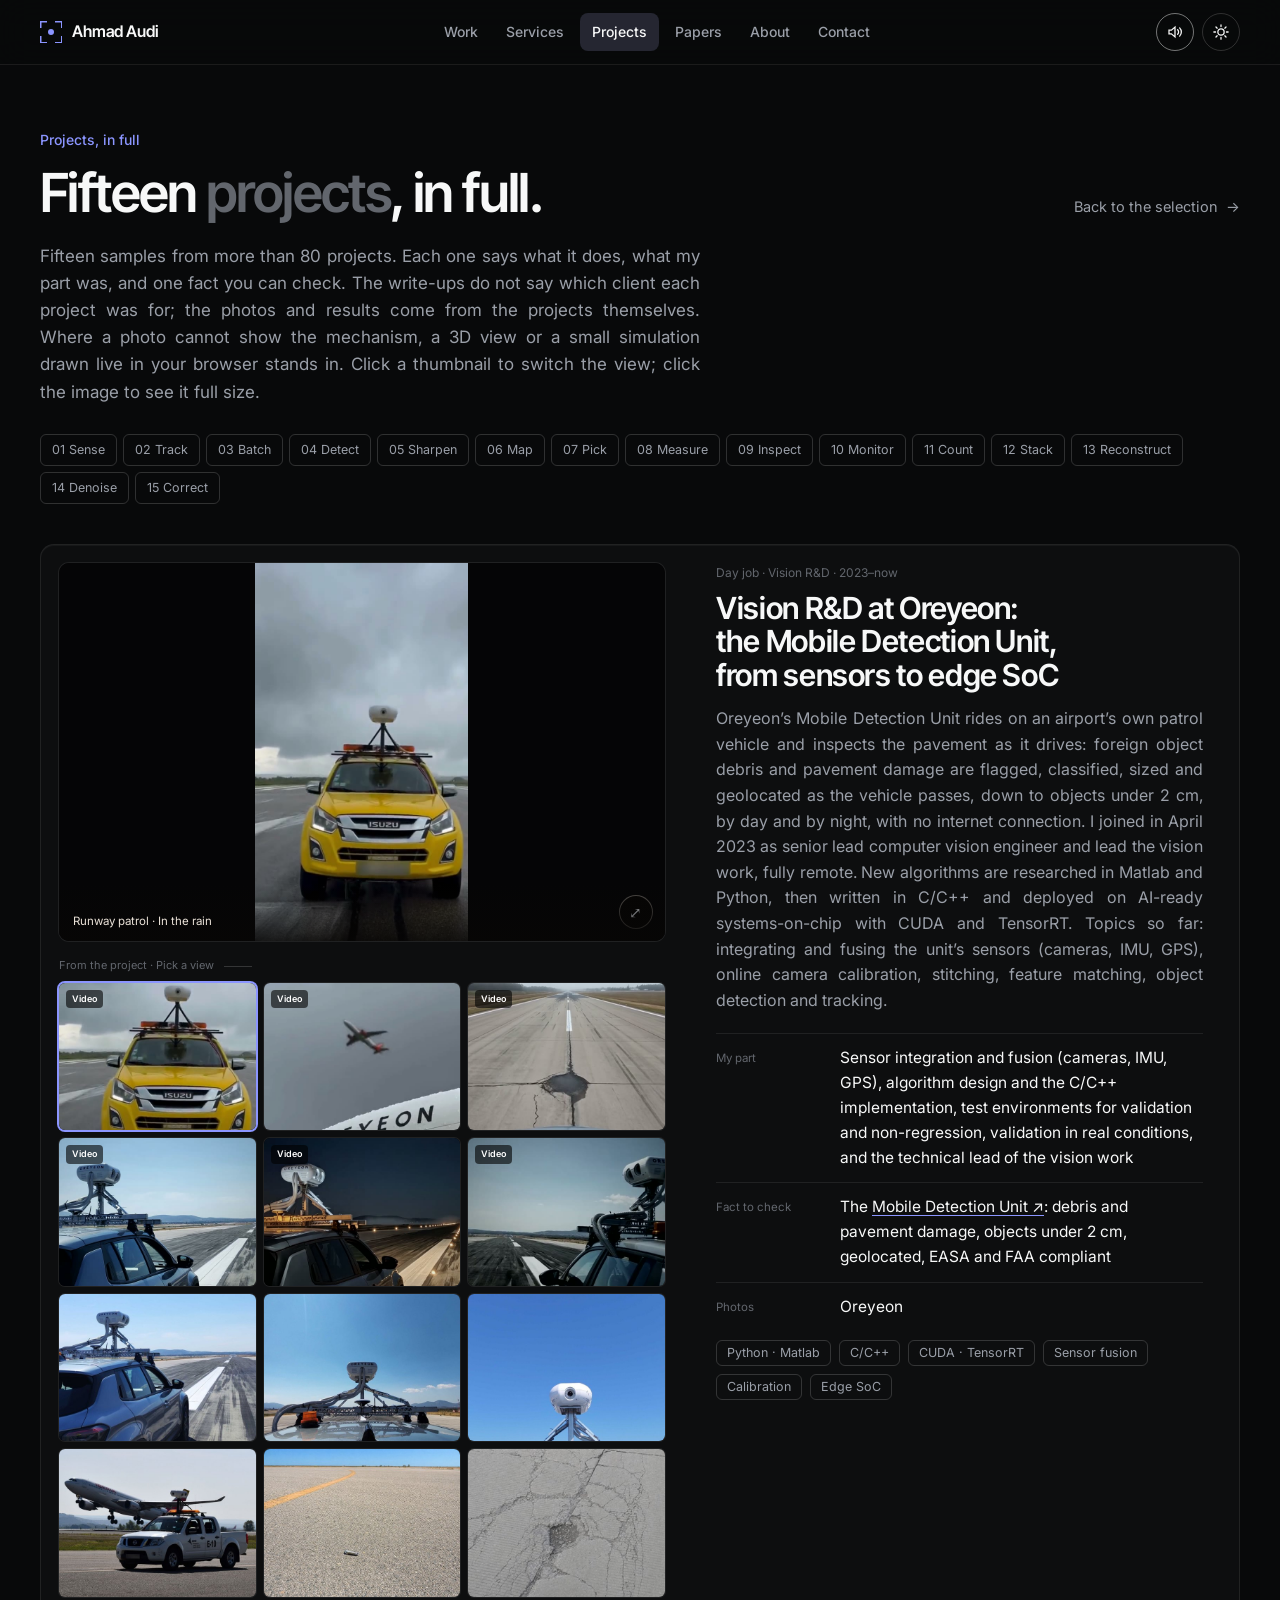
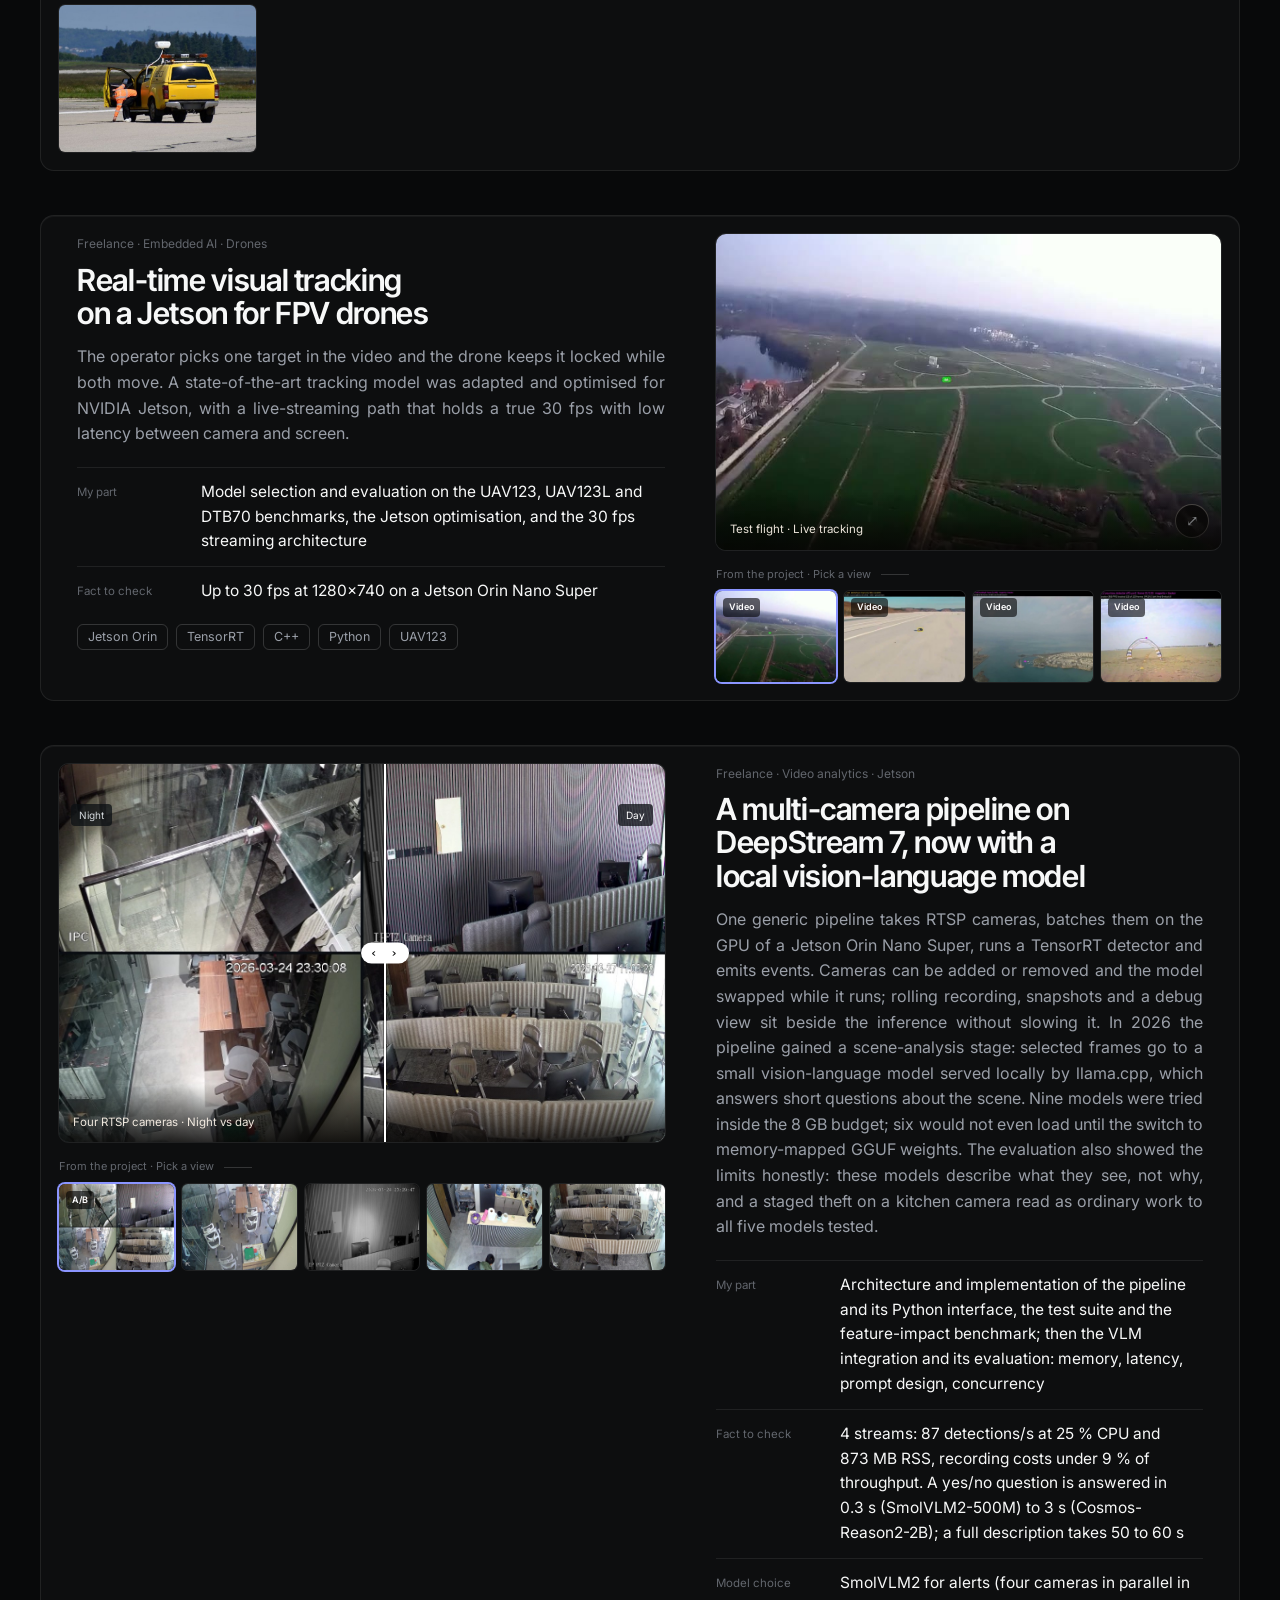
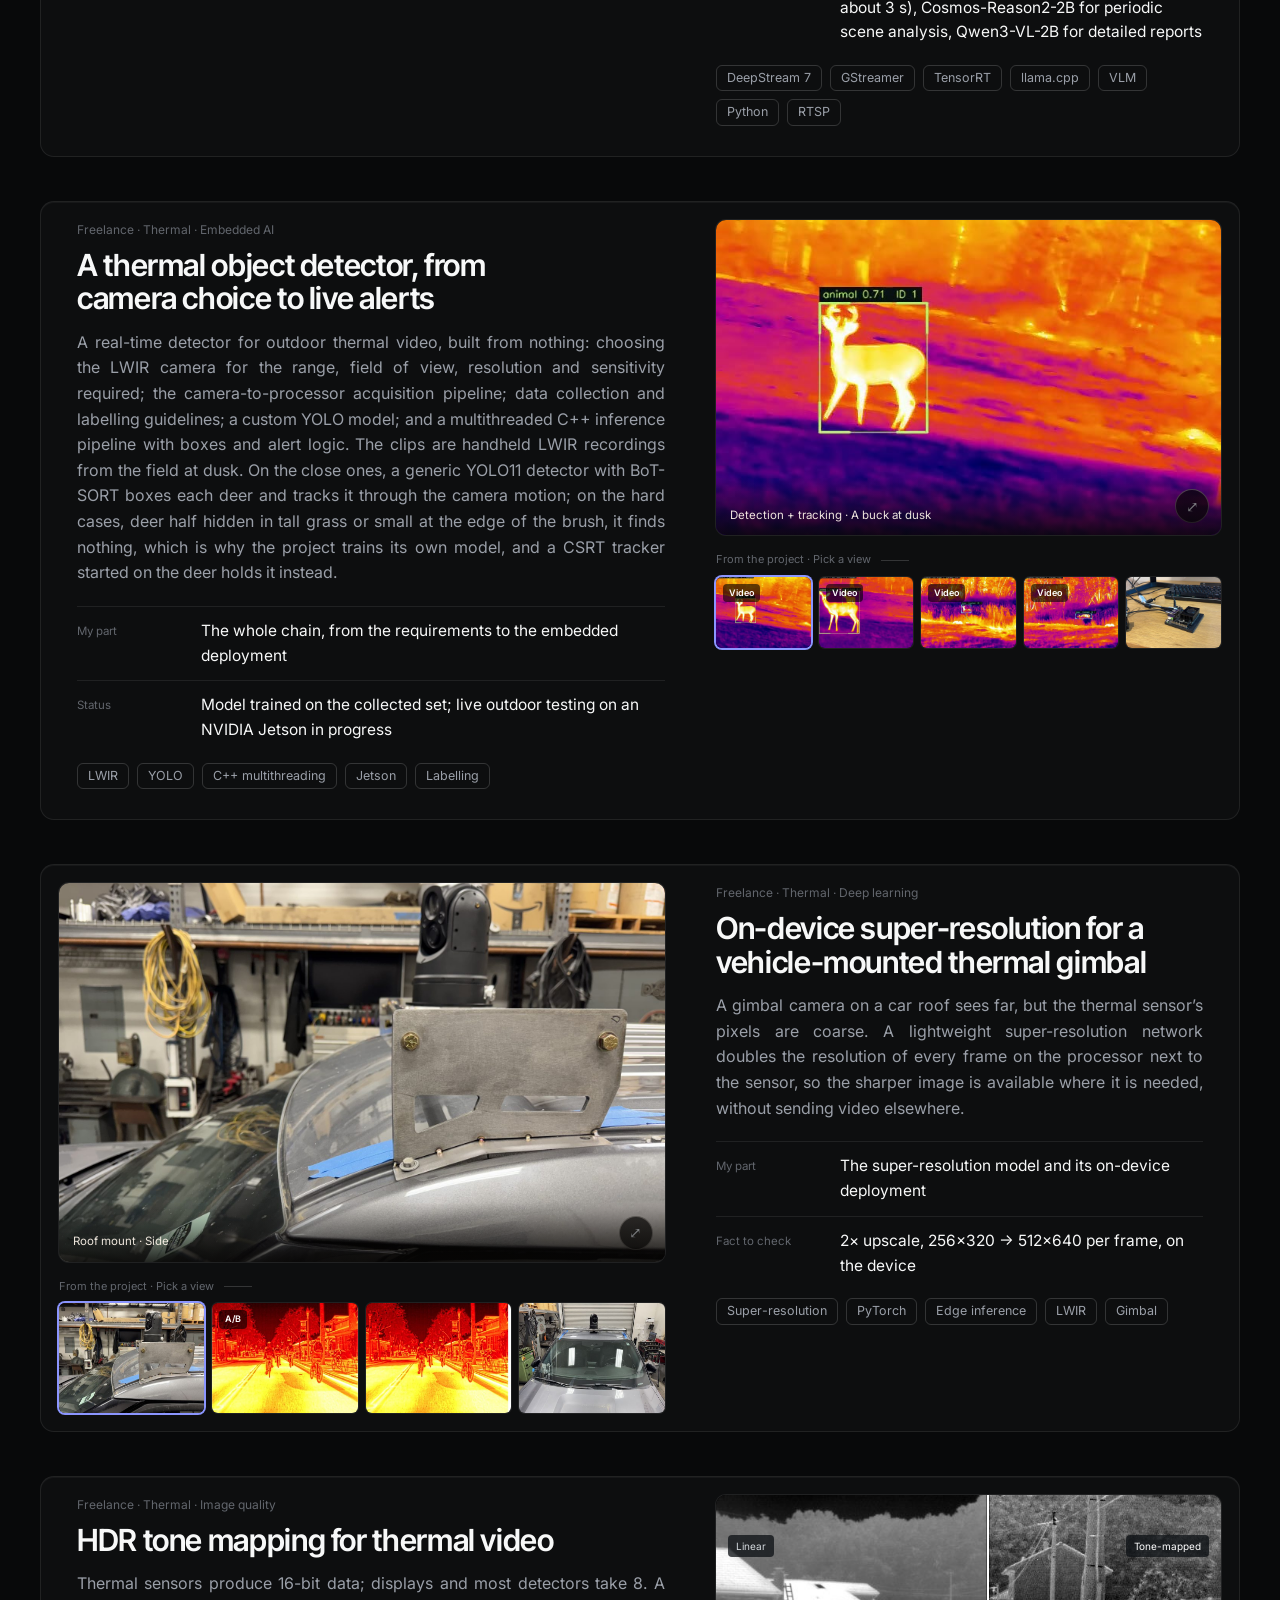
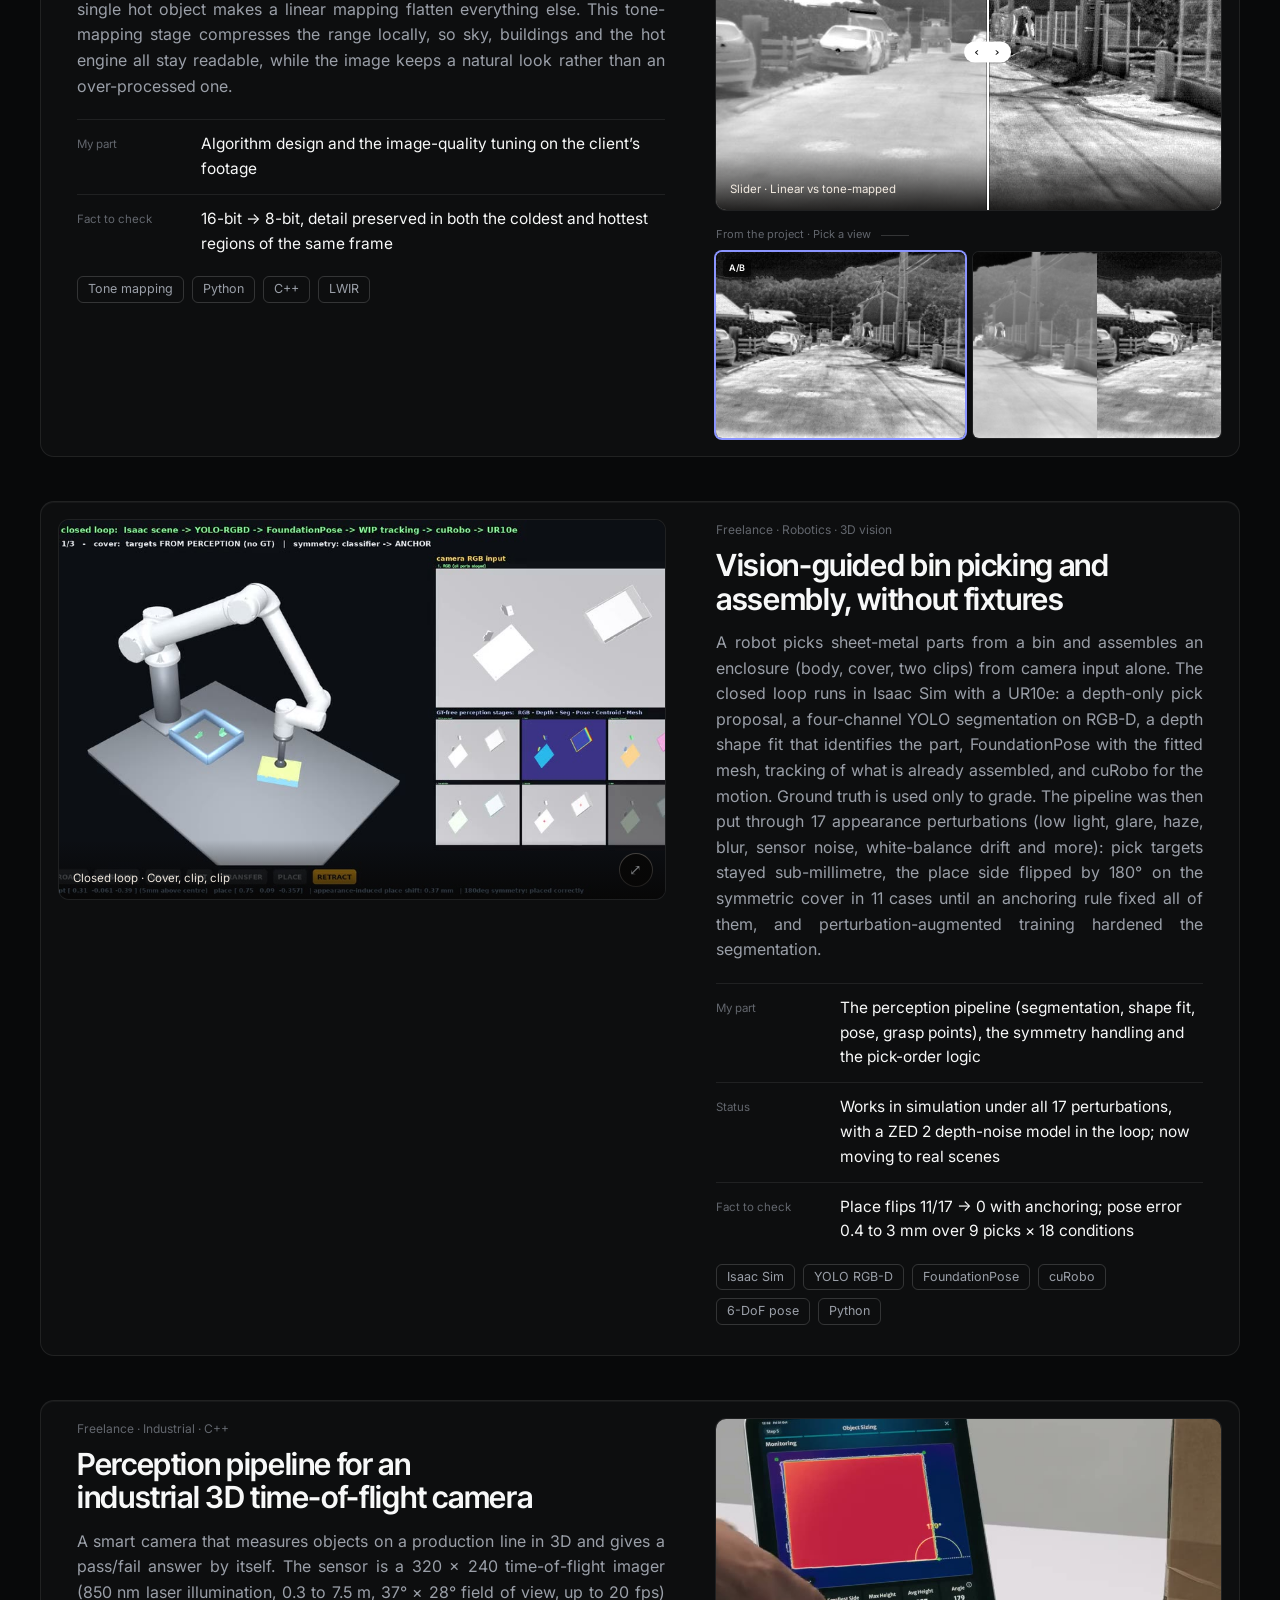
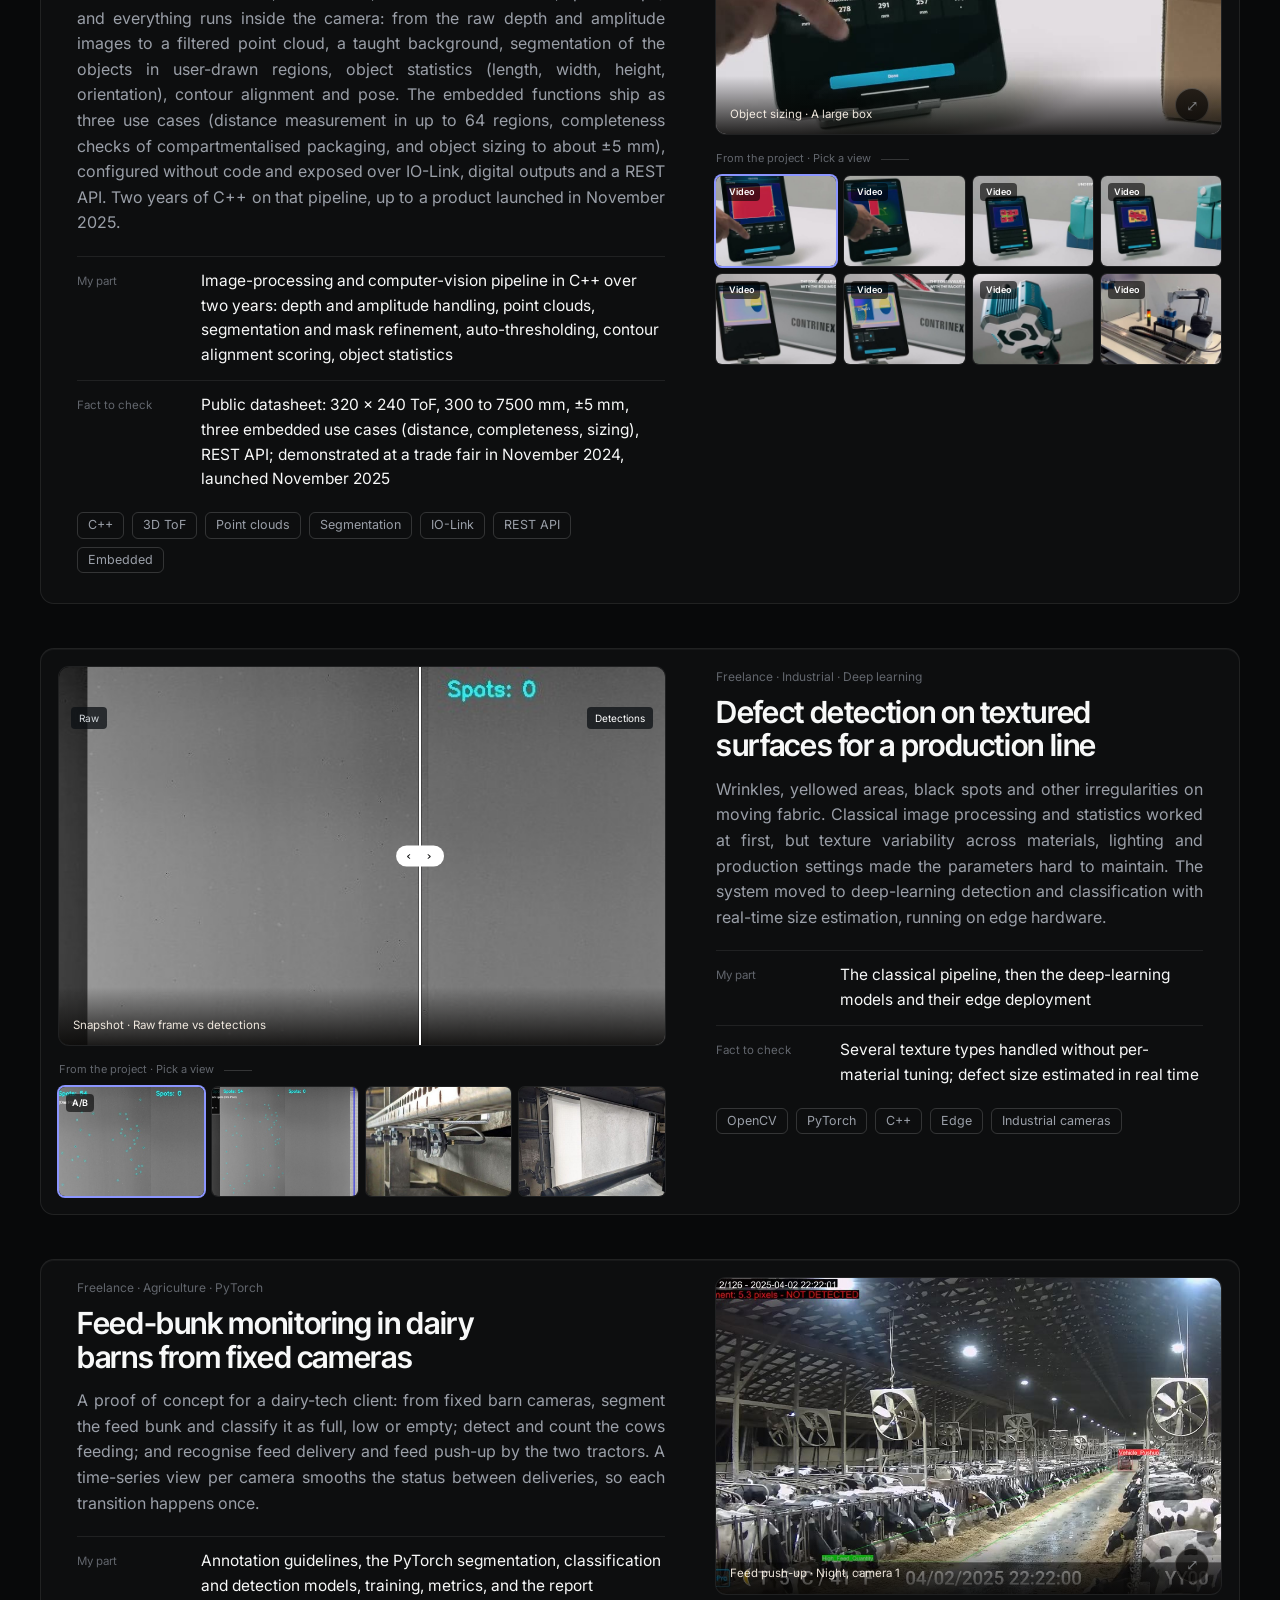
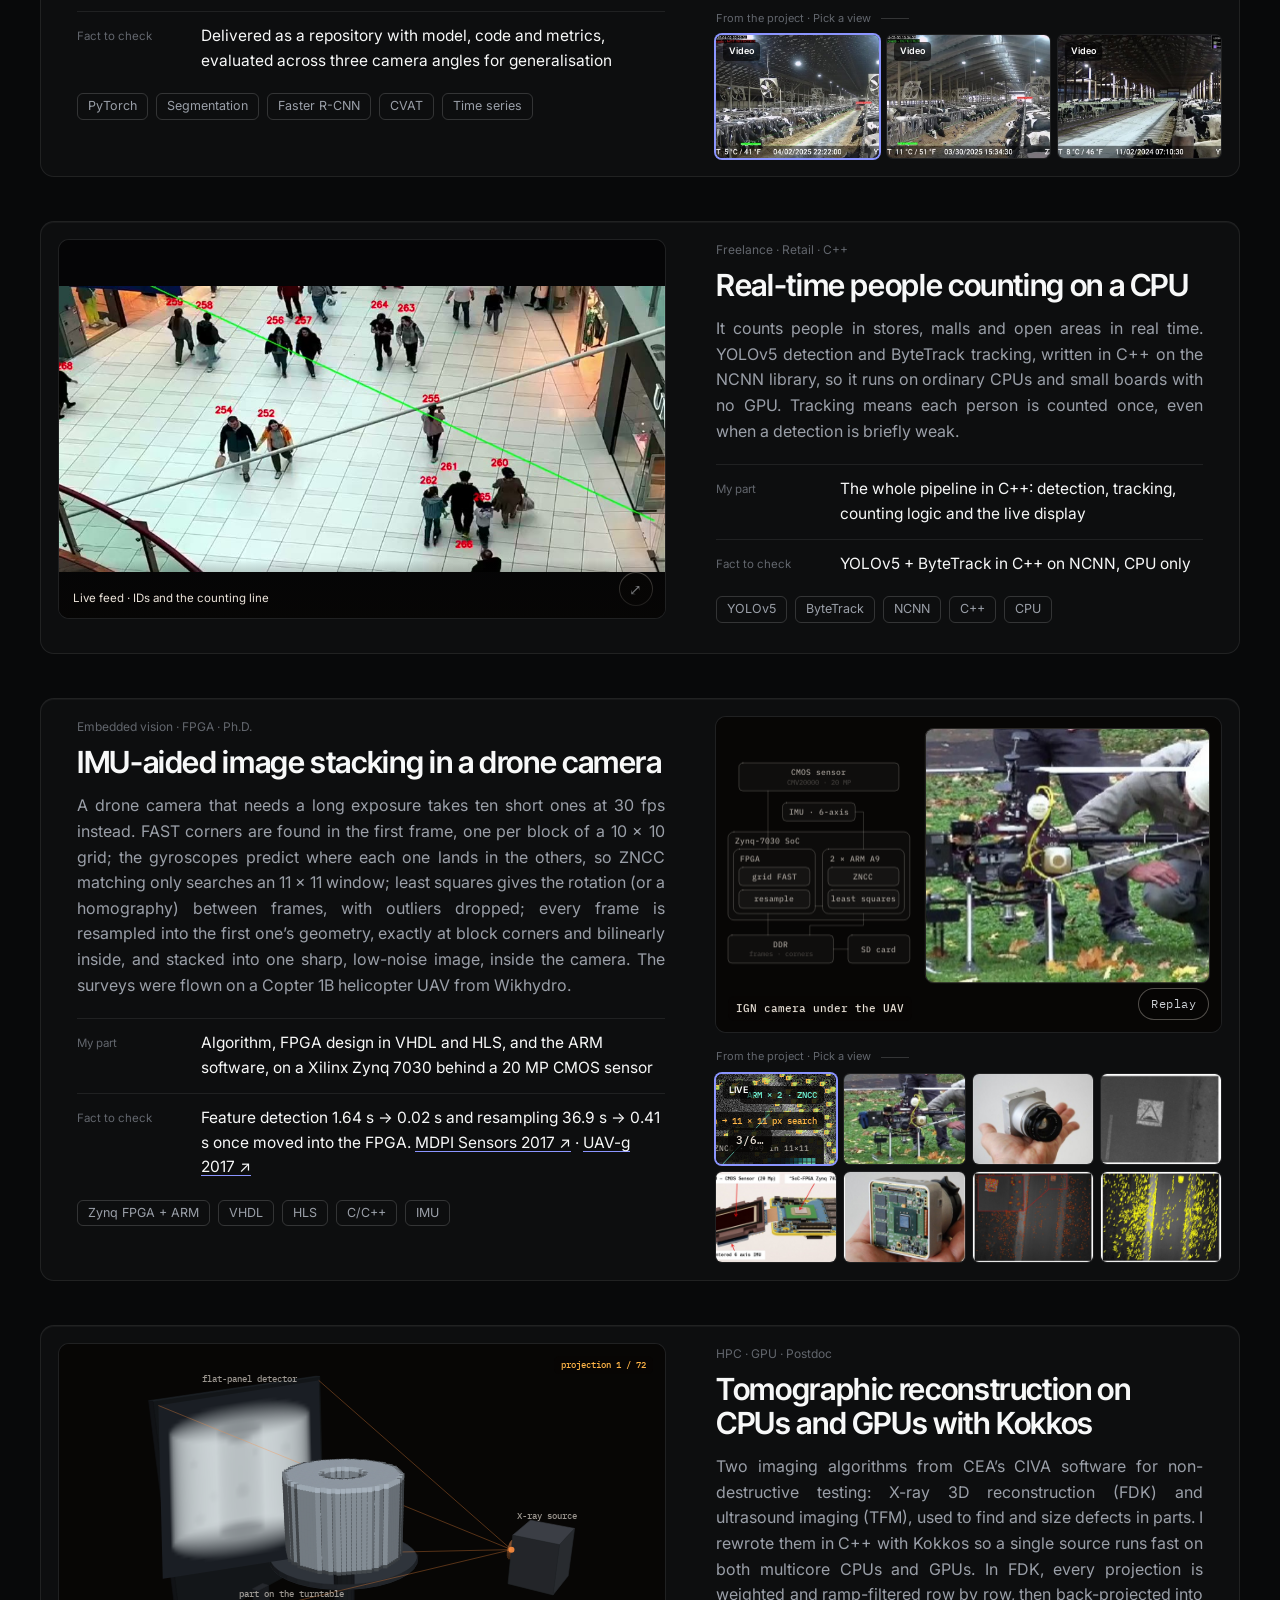
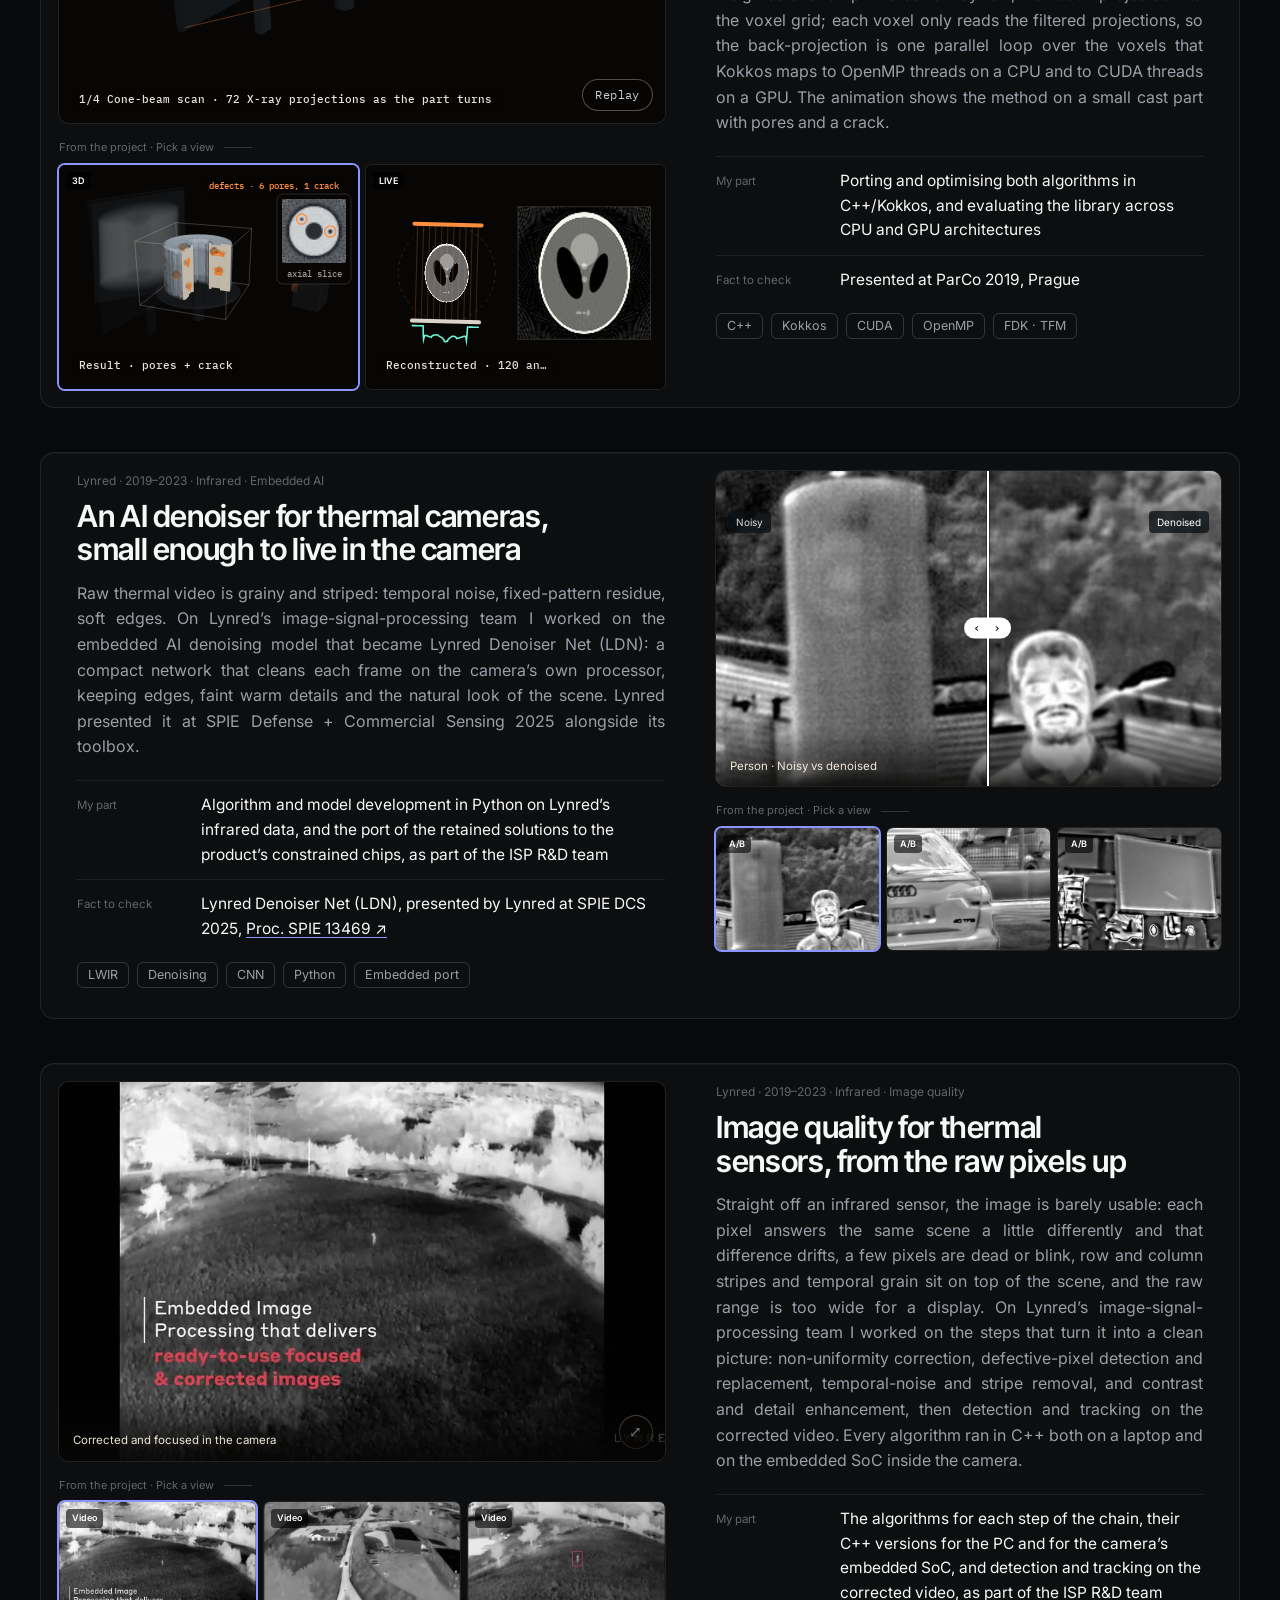
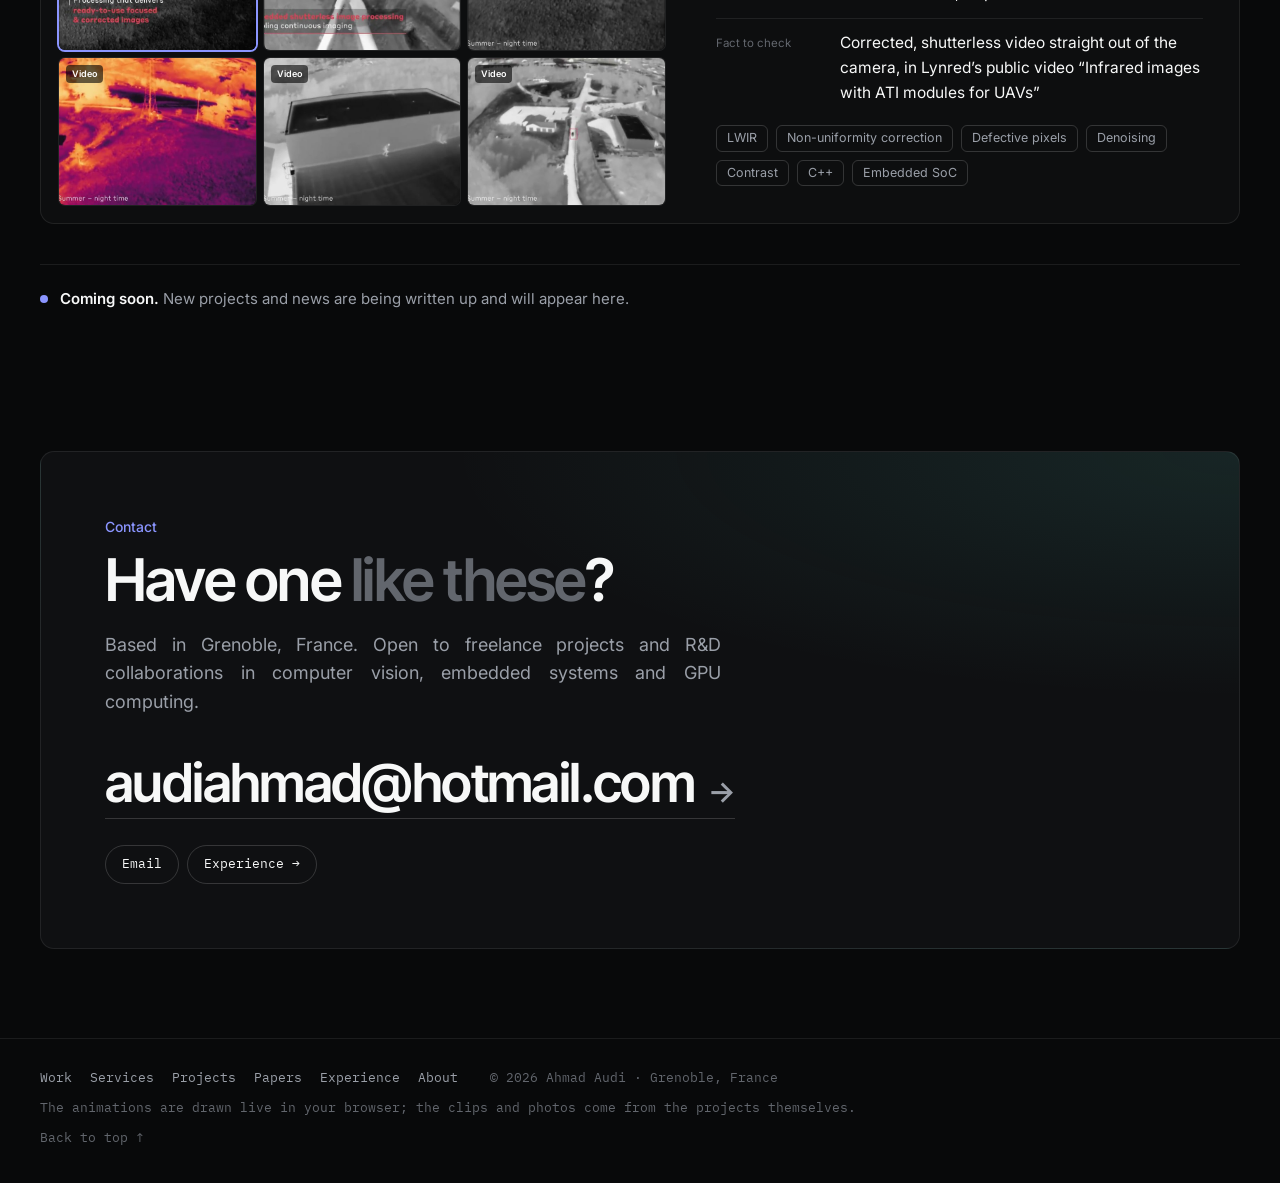
==== projects.html @ fc491638 "Oreyeon: the car at speed down the runway (upright tech-g) replaces the similar windscreen clip Co-A" ====
<!doctype html>
<html lang="en" data-theme="dark" data-look="senior" data-palette="senior" data-layout="2" data-font="a" data-mono="plex" data-serif="off" data-hw="auto" data-scale="m" data-corners="soft" data-bg="plain" data-hero="wall" data-plist="rows" data-justify="on">
<head>
  <meta charset="utf-8">
  <meta name="viewport" content="width=device-width, initial-scale=1">
  <title>Projects — Ahmad Audi</title>
  <meta name="description" content="All fifteen projects by Ahmad Audi: freelance computer vision work, the Oreyeon role, the Lynred years, the Ph.D. and the postdoc, each with what it does, my part and one fact to check.">
  <meta name="author" content="Ahmad Audi">
  <meta name="theme-color" content="#0b0f13">

  <link rel="canonical" href="https://ahmadaudi.com/projects.html">
  <!-- Social preview (the site lives at ahmadaudi.com; assets/og-cover.png is a 1200×630 capture of the hero). -->
  <meta property="og:type" content="website">
  <meta property="og:title" content="Projects — Ahmad Audi">
  <meta property="og:description" content="Computer vision systems built end to end: cameras and data, classical and deep-learning algorithms, 3D, tracking, and the application around them, from servers to edge devices.">
  <meta property="og:image" content="https://ahmadaudi.com/assets/og-cover.png">
  <meta property="og:image:width" content="1200">
  <meta property="og:image:height" content="630">
  <meta property="og:url" content="https://ahmadaudi.com/projects.html">
  <meta name="twitter:card" content="summary_large_image">

  <link rel="icon" href="assets/favicon.svg" type="image/svg+xml">
  <link rel="preconnect" href="https://fonts.googleapis.com">
  <link rel="preconnect" href="https://fonts.gstatic.com" crossorigin>
  <link rel="stylesheet" href="https://fonts.googleapis.com/css2?family=Inter:wght@400..700&family=Inter+Tight:wght@500..700&family=IBM+Plex+Mono:wght@400;500;600&display=swap">
  <link rel="stylesheet" href="styles.css?v=1794263886">
  <link rel="stylesheet" href="styles-variants.css?v=1794263886">

  <script>
    // Restore the visitor's light/dark choice before first paint, so there is no flash.
    (function () {
      var root = document.documentElement;
      root.classList.add('js');
      try { var t = localStorage.getItem('site-theme'); if (t === 'light' || t === 'dark') root.setAttribute('data-theme', t); } catch (e) {}
    })();
  </script>

  <script type="application/ld+json">
  {
    "@context": "https://schema.org",
    "@type": "Person",
    "name": "Ahmad Audi",
    "jobTitle": "Senior Computer Vision & Embedded Engineer",
    "email": "mailto:audiahmad@hotmail.com",
    "address": { "@type": "PostalAddress", "addressLocality": "Grenoble", "addressCountry": "FR" },
    "alumniOf": ["Université Sorbonne Paris Nord (Paris 13)", "Polytech Paris", "Université de Montpellier"],
    "knowsAbout": ["Computer vision", "Embedded systems", "FPGA", "CUDA", "Infrared imaging", "High-performance computing"]
  }
  </script>
</head>
<body>
  <a class="skip-link" href="#main">Skip to content</a>

  <header class="site-header" id="siteHeader"><span id="top"></span>
    <div class="container header-inner">
      <a class="brand" href="index.html" aria-label="Ahmad Audi, back to top">
        <span class="brand-mark" aria-hidden="true"></span>
        <span class="brand-name">Ahmad Audi</span>
      </a>

      <nav class="site-nav" id="siteNav" aria-label="Main">
        <ul>
          <li><a href="index.html#work">Work</a></li>
          <li><a href="index.html#services">Services</a></li>
          <li><a href="projects.html" aria-current="page">Projects</a></li>
          <li><a href="index.html#papers">Papers</a></li>
          <li><a href="index.html#about">About</a></li>
          <li><a href="index.html#contact">Contact</a></li>
        </ul>
      </nav>

      <div class="header-actions">
        <button class="icon-btn theme-toggle" id="themeToggle" type="button" aria-label="Switch to light theme">
          <svg class="icon-sun" viewBox="0 0 24 24" aria-hidden="true"><circle cx="12" cy="12" r="4.2"/><path d="M12 2.5v2.2M12 19.3v2.2M2.5 12h2.2M19.3 12h2.2M5.3 5.3l1.6 1.6M17.1 17.1l1.6 1.6M5.3 18.7l1.6-1.6M17.1 6.9l1.6-1.6"/></svg>
          <svg class="icon-moon" viewBox="0 0 24 24" aria-hidden="true"><path d="M20 14.6A8.2 8.2 0 0 1 9.4 4a8.2 8.2 0 1 0 10.6 10.6z"/></svg>
        </button>
        <button class="menu-toggle" id="menuToggle" type="button" aria-expanded="false" aria-controls="siteNav">Menu</button>
      </div>
    </div>
  </header>

  <main id="main">

    <!-- All projects ------------------------------------------------------->
    <section class="section work page-work" id="work" aria-labelledby="workTitle">
      <div class="container">
        <p class="label"><span class="label-n">15</span>Projects, in full</p>
        <div class="section-head">
          <h1 class="section-title reveal wipe" id="workTitle">Fifteen <em>projects</em>, in full.</h1>
          <a class="link-arrow reveal" href="index.html#work">Back to the selection <span aria-hidden="true">→</span></a>
        </div>
        <p class="section-lede reveal">Fifteen samples from more than 80 projects. Each one says what it does, what my part was, and one fact you can check. The write-ups do not say which client each project was for; the photos and results come from the projects themselves. Where a photo cannot show the mechanism, a 3D view or a small simulation drawn live in your browser stands in. Click a thumbnail to switch the view; click the image to see it full size.</p>
        <ul class="jump reveal" aria-label="Jump to a project">
          <li><a href="#p1">01 Sense</a></li><li><a href="#p2">02 Track</a></li><li><a href="#p3">03 Batch</a></li><li><a href="#p4">04 Detect</a></li><li><a href="#p5">05 Sharpen</a></li><li><a href="#p6">06 Map</a></li><li><a href="#p7">07 Pick</a></li><li><a href="#p8">08 Measure</a></li><li><a href="#p9">09 Inspect</a></li><li><a href="#p10">10 Monitor</a></li><li><a href="#p11">11 Count</a></li><li><a href="#p12">12 Stack</a></li><li><a href="#p13">13 Reconstruct</a></li><li><a href="#p14">14 Denoise</a></li><li><a href="#p15">15 Correct</a></li>
        </ul>
        <div class="projects" data-stagger>
          <article class="project reveal" id="p1" aria-labelledby="p1Title">
            <div class="project-media slides" data-kind="img">
              <figure class="slide is-active" data-kind="video" data-fit="contain" data-short="Runway patrol · In the rain" data-cap="An airport patrol vehicle carrying the unit drives towards the camera on a wet runway: the inspection runs during the normal patrol, rain or not. Video: Oreyeon (oreyeon.com)."><video src="assets/video/mdu-real-patrol.mp4" poster="assets/img/projects/mdu-real-patrol-poster.jpg" muted loop playsinline preload="metadata" aria-label="Video: a yellow pickup with a white sensor pod on a tripod mount drives towards the camera on a wet runway under a grey sky"></video></figure>
              <figure class="slide" data-kind="video" data-fit="contain" data-short="The sensor pod · An airliner takes off" data-cap="The sensor pod in the rain, drops on its shell, while an airliner takes off over the airfield. Video: Oreyeon (oreyeon.com)."><video src="assets/video/mdu-real-takeoff.mp4" poster="assets/img/projects/mdu-real-takeoff-poster.jpg" muted loop playsinline preload="metadata" aria-label="Video: the white Oreyeon sensor pod in the rain as an airliner climbs away behind it"></video></figure>
              <figure class="slide" data-kind="video" data-short="Down the centreline · Cracks and a pothole" data-cap="A drive down a runway centreline, the kind of pavement the unit inspects: joints, cracks and finally a spalled hole pass underneath. Video: Oreyeon (oreyeon.com)."><video src="assets/video/mdu-pov-runway.mp4" poster="assets/img/projects/mdu-pov-runway-poster.jpg" muted loop playsinline preload="metadata" aria-label="Video: a low view driving down a runway centreline, cracks and a pothole passing underneath"></video></figure>
              <figure class="slide" data-kind="video" data-short="Runway pass · Clear day" data-cap="The patrol vehicle running down a runway in clear weather, the sensor pod on its roof scanning the pavement ahead as it drives. Video: Oreyeon (oreyeon.com)."><video src="assets/video/mdu-run-day.mp4" poster="assets/img/projects/mdu-run-day-poster.jpg" muted loop playsinline preload="metadata" aria-label="Video: a car with a white sensor pod on its roof driving along a runway on a clear day"></video></figure>
              <figure class="slide" data-kind="video" data-short="Runway pass · Night" data-cap="The same pass at night, between the runway edge lights. Video: Oreyeon (oreyeon.com)."><video src="assets/video/mdu-run-night.mp4" poster="assets/img/projects/mdu-run-night-poster.jpg" muted loop playsinline preload="metadata" aria-label="Video: the same car and sensor pod driving along a runway at night between the edge lights"></video></figure>
              <figure class="slide" data-kind="video" data-fit="contain" data-short="On the move · At speed down the runway" data-cap="The patrol vehicle at speed down the runway, the sensor pod and the amber beacon on its roof, the pavement streaking past. Video: Oreyeon (oreyeon.com)."><video src="assets/video/mdu-run-speed.mp4" poster="assets/img/projects/mdu-run-speed-poster.jpg" muted loop playsinline preload="metadata" aria-label="Video: the side of a car with a white sensor pod on its roof, driving fast along a runway"></video></figure>
              <figure class="slide" data-kind="img" data-full="assets/img/projects/mdu-ride-enters.jpg" data-short="The MDU on a patrol vehicle, entering the runway" data-cap="Oreyeon’s Mobile Detection Unit on a patrol vehicle at the start of an inspection route: it scans the pavement while the vehicle drives its usual patrol. Photo: Oreyeon."><img src="assets/img/projects/mdu-ride-enters.jpg" alt="A grey car with a roof-mounted sensor pod driving onto a runway" loading="lazy"></figure>
              <figure class="slide" data-kind="img" data-full="assets/img/projects/mdu-rig.jpg" data-short="The sensor pod on its roof rack" data-cap="The unit on the vehicle’s roof rack. Photo: Oreyeon."><img src="assets/img/projects/mdu-rig.jpg" alt="A white sensor pod on a metal frame bolted to a car roof, under a blue sky" loading="lazy"></figure>
              <figure class="slide" data-kind="img" data-fit="contain" data-full="assets/img/projects/mdu-pod.jpg" data-short="Sensor pod, head-on above the windscreen" data-cap="The sensor pod seen head-on, above the windscreen of the patrol vehicle. Photo: Oreyeon."><img src="assets/img/projects/mdu-pod.jpg" alt="Front view of a car with a white sensor pod raised above the windscreen" loading="lazy"></figure>
              <figure class="slide" data-kind="img" data-full="assets/img/projects/mdu-madrid.jpg" data-short="Madrid · Patrol vehicle, A330 taking off" data-cap="An airport patrol vehicle carrying the unit while an A330 takes off, in Spain. Photo: Oreyeon."><img src="assets/img/projects/mdu-madrid.jpg" alt="A white pickup with a roof sensor pod on an apron, an airliner taking off behind it" loading="lazy"></figure>
              <figure class="slide" data-kind="img" data-full="assets/img/projects/mdu-detected.jpg" data-short="What it looks for · Debris a few metres ahead" data-cap="Foreign object debris on a taxiway, the kind of object the unit flags, classifies, sizes and geolocates as the vehicle passes, down to objects under 2 cm. Photo: Oreyeon."><img src="assets/img/projects/mdu-detected.jpg" alt="A small metal fragment lying on sunlit taxiway pavement" loading="lazy"></figure>
              <figure class="slide" data-kind="img" data-full="assets/img/projects/mdu-pavement.jpg" data-short="Pavement damage · Cracks and spalling" data-cap="Cracked and spalled runway pavement, the second family of defects the unit reports. Photo: Oreyeon."><img src="assets/img/projects/mdu-pavement.jpg" alt="Close view of cracked runway concrete with a spalled hole" loading="lazy"></figure>
              <figure class="slide" data-kind="img" data-full="assets/img/projects/mdu-fod-retrieval.jpg" data-short="Lyon · Retrieving the debris" data-cap="A ground operator retrieving debris beside a Follow Me vehicle carrying the unit, in France. Photo: Oreyeon."><img src="assets/img/projects/mdu-fod-retrieval.jpg" alt="A worker in high-visibility clothing bending beside a yellow airport vehicle" loading="lazy"></figure>
              <span class="media-tag" aria-hidden="true">01 · Sense</span>
              <button class="media-open" type="button" aria-label="Open the image full size">⤢</button>
              <div class="slide-cap" aria-hidden="true"></div>
            </div>
            <div class="project-extra">
              <p class="extra-label">From the project · Pick a view</p>
              <ul class="shots">
                <li><button class="shot" type="button" data-slide="0" aria-pressed="true" aria-label="Show: Runway patrol · In the rain"><img src="assets/img/projects/mdu-real-patrol-thumb.jpg" alt="" loading="lazy" width="560" height="420"><span class="shot-badge" aria-hidden="true">Video</span><span class="shot-cap">Runway patrol · In the rain</span></button></li>
                <li><button class="shot" type="button" data-slide="1" aria-pressed="false" aria-label="Show: The sensor pod · An airliner takes off"><img src="assets/img/projects/mdu-real-takeoff-thumb.jpg" alt="" loading="lazy" width="560" height="420"><span class="shot-badge" aria-hidden="true">Video</span><span class="shot-cap">The sensor pod · An airliner takes off</span></button></li>
                <li><button class="shot" type="button" data-slide="2" aria-pressed="false" aria-label="Show: Down the centreline · Cracks and a pothole"><img src="assets/img/projects/mdu-pov-runway-thumb.jpg" alt="" loading="lazy" width="560" height="420"><span class="shot-badge" aria-hidden="true">Video</span><span class="shot-cap">Down the centreline · Cracks and a pothole</span></button></li>
                <li><button class="shot" type="button" data-slide="3" aria-pressed="false" aria-label="Show: Runway pass · Clear day"><img src="assets/img/projects/mdu-run-day-thumb.jpg" alt="" loading="lazy" width="560" height="420"><span class="shot-badge" aria-hidden="true">Video</span><span class="shot-cap">Runway pass · Clear day</span></button></li>
                <li><button class="shot" type="button" data-slide="4" aria-pressed="false" aria-label="Show: Runway pass · Night"><img src="assets/img/projects/mdu-run-night-thumb.jpg" alt="" loading="lazy" width="560" height="420"><span class="shot-badge" aria-hidden="true">Video</span><span class="shot-cap">Runway pass · Night</span></button></li>
                <li><button class="shot" type="button" data-slide="5" aria-pressed="false" aria-label="Show: On the move · At speed down the runway"><img src="assets/img/projects/mdu-run-speed-thumb.jpg" alt="" loading="lazy" width="560" height="420"><span class="shot-badge" aria-hidden="true">Video</span><span class="shot-cap">On the move · At speed down the runway</span></button></li>
                <li><button class="shot" type="button" data-slide="6" aria-pressed="false" aria-label="Show: The MDU on a patrol vehicle, entering the runway"><img src="assets/img/projects/mdu-ride-enters-thumb.jpg" alt="" loading="lazy" width="560" height="420"><span class="shot-cap">The MDU on a patrol vehicle, entering the runway</span></button></li>
                <li><button class="shot" type="button" data-slide="7" aria-pressed="false" aria-label="Show: The sensor pod on its roof rack"><img src="assets/img/projects/mdu-rig-thumb.jpg" alt="" loading="lazy" width="560" height="420"><span class="shot-cap">The sensor pod on its roof rack</span></button></li>
                <li><button class="shot" type="button" data-slide="8" aria-pressed="false" aria-label="Show: Sensor pod, head-on above the windscreen"><img src="assets/img/projects/mdu-pod-thumb.jpg" alt="" loading="lazy" width="560" height="420"><span class="shot-cap">Sensor pod, head-on above the windscreen</span></button></li>
                <li><button class="shot" type="button" data-slide="9" aria-pressed="false" aria-label="Show: Madrid · Patrol vehicle, A330 taking off"><img src="assets/img/projects/mdu-madrid-thumb.jpg" alt="" loading="lazy" width="560" height="420"><span class="shot-cap">Madrid · Patrol vehicle, A330 taking off</span></button></li>
                <li><button class="shot" type="button" data-slide="10" aria-pressed="false" aria-label="Show: What it looks for · Debris a few metres ahead"><img src="assets/img/projects/mdu-detected-thumb.jpg" alt="" loading="lazy" width="560" height="420"><span class="shot-cap">What it looks for · Debris a few metres ahead</span></button></li>
                <li><button class="shot" type="button" data-slide="11" aria-pressed="false" aria-label="Show: Pavement damage · Cracks and spalling"><img src="assets/img/projects/mdu-pavement-thumb.jpg" alt="" loading="lazy" width="560" height="420"><span class="shot-cap">Pavement damage · Cracks and spalling</span></button></li>
                <li><button class="shot" type="button" data-slide="12" aria-pressed="false" aria-label="Show: Lyon · Retrieving the debris"><img src="assets/img/projects/mdu-fod-retrieval-thumb.jpg" alt="" loading="lazy" width="560" height="420"><span class="shot-cap">Lyon · Retrieving the debris</span></button></li>
              </ul>
            </div>
            <div class="project-body">
              <p class="project-tags">Day job · Vision R&amp;D · 2023–now</p>
              <h3 id="p1Title">Vision R&amp;D at Oreyeon: the Mobile Detection Unit, from sensors to edge SoC</h3>
              <p>Oreyeon’s Mobile Detection Unit rides on an airport’s own patrol vehicle and inspects the pavement as it drives: foreign object debris and pavement damage are flagged, classified, sized and geolocated as the vehicle passes, down to objects under 2&nbsp;cm, by day and by night, with no internet connection. I joined in April 2023 as senior lead computer vision engineer and lead the vision work, fully remote. New algorithms are researched in Matlab and Python, then written in C/C++ and deployed on AI-ready systems-on-chip with CUDA and TensorRT. Topics so far: integrating and fusing the unit’s sensors (cameras, IMU, GPS), online camera calibration, stitching, feature matching, object detection and tracking.</p>
              <dl class="project-facts">
                <div><dt>My part</dt><dd>Sensor integration and fusion (cameras, IMU, GPS), algorithm design and the C/C++ implementation, test environments for validation and non-regression, validation in real conditions, and the technical lead of the vision work</dd></div>
                <div><dt>Fact to check</dt><dd>The <a href="https://www.oreyeon.com/solutions/airports/mobile-detection-unit" target="_blank" rel="noopener">Mobile Detection Unit <span aria-hidden="true">↗</span></a>: debris and pavement damage, objects under 2&nbsp;cm, geolocated, EASA and FAA compliant</dd></div>
                <div><dt>Photos</dt><dd>Oreyeon</dd></div>
              </dl>
              <ul class="chips chips-sm"><li>Python · Matlab</li><li>C/C++</li><li>CUDA · TensorRT</li><li>Sensor fusion</li><li>Calibration</li><li>Edge SoC</li></ul>
            </div>
          </article>

          <article class="project reveal" id="p2" aria-labelledby="p2Title">
            <div class="project-media slides" data-kind="img">
              <figure class="slide is-active" data-kind="video" data-short="Test flight · Live tracking" data-cap="A real test flight seen through the drone’s own FPV camera, with the tracking module running live: the green box holds a small ground target through the turn over the fields. The module’s own readout during the flight: 29.9 fps true cadence, 96 % of frames kept."><video src="assets/video/fpv-flight.mp4" poster="assets/img/projects/fpv-flight-poster.jpg" muted loop playsinline preload="metadata" aria-label="Video from a drone camera flying over green fields and a lake, a small green tracking box on a ground target"></video></figure>
              <figure class="slide" data-kind="video" data-short="Benchmark · DTB70 Car6, frozen lake" data-cap="The evaluation tool on DTB70 Car6, a public drone benchmark: yellow is the tracker, white is the ground truth. The readout prints the live frame rate (29.6 fps), the IoU per frame and the success rate so far; sequence AUC 0.73."><video src="assets/video/fpv-dtb70-car6.mp4" poster="assets/img/projects/fpv-dtb70-car6-poster.jpg" muted loop playsinline preload="metadata" aria-label="Video: a car driving on a frozen lake seen from a drone, a yellow tracking box around it and evaluation text at the top"></video></figure>
              <figure class="slide" data-kind="video" data-short="UAV123 · A boat a few pixels wide" data-cap="The hard regime: a boat a few pixels wide beside a lighthouse, tracked from one operator box with the detector switched off. 480 of 481 frames held at 30 fps."><video src="assets/video/fpv-uav123-boat.mp4" poster="assets/img/projects/fpv-uav123-boat-poster.jpg" muted loop playsinline preload="metadata" aria-label="Video: aerial view of a bay with a lighthouse and marina, a tiny magenta tracking box on a boat"></video></figure>
              <figure class="slide" data-kind="video" data-fit="contain" data-short="UAV123 · Tracking another drone" data-cap="Tracking a flying drone against sky and beach from a single box, detector off: 132 of 133 frames held at 30 fps."><video src="assets/video/fpv-uav123-uav.mp4" poster="assets/img/projects/fpv-uav123-uav-poster.jpg" muted loop playsinline preload="metadata" aria-label="Video: a beach seen from a low camera, a small magenta tracking box on a drone in the sky"></video></figure>
              <span class="media-tag" aria-hidden="true">02 · Track</span>
              <button class="media-open" type="button" aria-label="Open the image full size">⤢</button>
              <div class="slide-cap" aria-hidden="true"></div>
            </div>
            <div class="project-extra">
              <p class="extra-label">From the project · Pick a view</p>
              <ul class="shots shots-4">
                <li><button class="shot" type="button" data-slide="0" aria-pressed="true" aria-label="Show: Test flight · Live tracking"><img src="assets/img/projects/fpv-flight-thumb.jpg" alt="" loading="lazy" width="560" height="420"><span class="shot-badge" aria-hidden="true">Video</span><span class="shot-cap">Test flight · Live tracking</span></button></li>
                <li><button class="shot" type="button" data-slide="1" aria-pressed="false" aria-label="Show: Benchmark · DTB70 Car6, frozen lake"><img src="assets/img/projects/fpv-dtb70-car6-thumb.jpg" alt="" loading="lazy" width="560" height="420"><span class="shot-badge" aria-hidden="true">Video</span><span class="shot-cap">Benchmark · DTB70 Car6, frozen lake</span></button></li>
                <li><button class="shot" type="button" data-slide="2" aria-pressed="false" aria-label="Show: UAV123 · A boat a few pixels wide"><img src="assets/img/projects/fpv-uav123-boat-thumb.jpg" alt="" loading="lazy" width="560" height="420"><span class="shot-badge" aria-hidden="true">Video</span><span class="shot-cap">UAV123 · A boat a few pixels wide</span></button></li>
                <li><button class="shot" type="button" data-slide="3" aria-pressed="false" aria-label="Show: UAV123 · Tracking another drone"><img src="assets/img/projects/fpv-uav123-uav-thumb.jpg" alt="" loading="lazy" width="560" height="420"><span class="shot-badge" aria-hidden="true">Video</span><span class="shot-cap">UAV123 · Tracking another drone</span></button></li>
              </ul>
            </div>
            <div class="project-body">
              <p class="project-tags">Freelance · Embedded AI · Drones</p>
              <h3 id="p2Title">Real-time visual tracking on a Jetson for FPV drones</h3>
              <p>The operator picks one target in the video and the drone keeps it locked while both move. A state-of-the-art tracking model was adapted and optimised for NVIDIA Jetson, with a live-streaming path that holds a true 30 fps with low latency between camera and screen.</p>
              <dl class="project-facts">
                <div><dt>My part</dt><dd>Model selection and evaluation on the UAV123, UAV123L and DTB70 benchmarks, the Jetson optimisation, and the 30 fps streaming architecture</dd></div>
                <div><dt>Fact to check</dt><dd>Up to 30 fps at 1280×740 on a Jetson Orin Nano Super</dd></div>
              </dl>
              <ul class="chips chips-sm"><li>Jetson Orin</li><li>TensorRT</li><li>C++</li><li>Python</li><li>UAV123</li></ul>
            </div>
          </article>

          <article class="project reveal" id="p3" aria-labelledby="p3Title">
            <div class="project-media slides" data-kind="img">
              <figure class="slide is-active" data-kind="compare" data-short="Four RTSP cameras · Night vs day" data-cap="The four office cameras the pipeline reads over RTSP, as captured for the VLM evaluation: 24 March 2026 around 23:25 in infrared and 27 March at 11:03 in daylight. Each frame was described by every model, on the Jetson."><div class="compare" data-before="Night" data-after="Day" data-auto role="img" aria-label="Four camera views of an office in a grid, infrared on one side of a divider and daylight on the other"><img class="cmp-a" src="assets/img/projects/vlm-wall-night.jpg" alt="" loading="lazy"><img class="cmp-b" src="assets/img/projects/vlm-wall-day.jpg" alt="" loading="lazy"><input class="cmp-range" type="range" min="0" max="100" value="50" aria-label="Reveal the processed image"></div></figure>
              <figure class="slide" data-kind="img" data-full="assets/img/projects/vlm-cam3-1320.jpg" data-short="Cam-03 · Qwen3-VL-2B reads the book title and the time" data-cap="Prompt: “Describe everything you see in detail.” Qwen3-VL-2B (67 s) reads the book title “VALUE DESIGN” and the burnt-in timestamp 2026-03-27 13:20:53. Cosmos-Reason2-2B (44 s) is less detailed; SmolVLM2-500M (3 s) invents a balcony and a plastic bag."><img src="assets/img/projects/vlm-cam3-1320.jpg" alt="Surveillance view of a meeting room with a wooden table, mesh chairs and books on a side table" loading="lazy"></figure>
              <figure class="slide" data-kind="img" data-full="assets/img/projects/vlm-cam2-night.jpg" data-short="Cam-02 at night · BLIP sees “a bathroom with a toilet”" data-cap="The PTZ camera in infrared at 23:29:47. BLIP (0.5 s): “a photo of a bathroom with a toilet and a mirror”. Cosmos-Reason2-2B: “a black-and-white still frame from an indoor surveillance camera, displaying an office environment”. Why the small captioners were dropped."><img src="assets/img/projects/vlm-cam2-night.jpg" alt="Black-and-white infrared view of a room with a striped wall, a door and two monitors" loading="lazy"></figure>
              <figure class="slide" data-kind="img" data-full="assets/img/projects/vlm-cam5-enter.jpg" data-short="Cam-05 · “a person enters from the bottom left at 16:24:24”" data-cap="Action recognition on 10 frames over 30 s from the kitchen camera. Qwen3-VL-2B (63 s): “A person enters the frame from the bottom left at 16:24:24, and they are seen bending down … then moves out of the frame.” The person is only seen from above."><img src="assets/img/projects/vlm-cam5-enter.jpg" alt="Top-down view of a kitchen counter; a person seen from above enters at the bottom" loading="lazy"></figure>
              <figure class="slide" data-kind="img" data-full="assets/img/projects/vlm-cam4-day.jpg" data-short="Cam-04 · Cosmos-Reason2-2B, the model kept for scene analysis" data-cap="Open office at 11:03. Cosmos-Reason2-2B: “Modern office space with desks in a row, each equipped with a computer monitor, keyboard, and mouse … Six gray ergonomic chairs with mesh backrests.” The report recommends it for periodic scene analysis."><img src="assets/img/projects/vlm-cam4-day.jpg" alt="High-angle view of an open office with rows of desks, monitors and mesh chairs" loading="lazy"></figure>
              <span class="media-tag" aria-hidden="true">03 · Batch</span>
              <button class="media-open" type="button" aria-label="Open the image full size">⤢</button>
              <div class="slide-cap" aria-hidden="true"></div>
            </div>
            <div class="project-extra">
              <p class="extra-label">From the project · Pick a view</p>
              <ul class="shots shots-5">
                <li><button class="shot" type="button" data-slide="0" aria-pressed="true" aria-label="Show: Four RTSP cameras · Night vs day"><img src="assets/img/projects/vlm-wall-day-thumb.jpg" alt="" loading="lazy" width="560" height="420"><span class="shot-badge" aria-hidden="true">A/B</span><span class="shot-cap">Four RTSP cameras · Night vs day</span></button></li>
                <li><button class="shot" type="button" data-slide="1" aria-pressed="false" aria-label="Show: Cam-03 · Qwen3-VL-2B reads the book title and the time"><img src="assets/img/projects/vlm-cam3-1320-thumb.jpg" alt="" loading="lazy" width="560" height="420"><span class="shot-cap">Cam-03 · Qwen3-VL-2B reads the book title and the time</span></button></li>
                <li><button class="shot" type="button" data-slide="2" aria-pressed="false" aria-label="Show: Cam-02 at night · BLIP sees “a bathroom with a toilet”"><img src="assets/img/projects/vlm-cam2-night-thumb.jpg" alt="" loading="lazy" width="560" height="420"><span class="shot-cap">Cam-02 at night · BLIP sees “a bathroom with a toilet”</span></button></li>
                <li><button class="shot" type="button" data-slide="3" aria-pressed="false" aria-label="Show: Cam-05 · “a person enters from the bottom left at 16:24:24”"><img src="assets/img/projects/vlm-cam5-enter-thumb.jpg" alt="" loading="lazy" width="560" height="420"><span class="shot-cap">Cam-05 · “a person enters from the bottom left at 16:24:24”</span></button></li>
                <li><button class="shot" type="button" data-slide="4" aria-pressed="false" aria-label="Show: Cam-04 · Cosmos-Reason2-2B, the model kept for scene analysis"><img src="assets/img/projects/vlm-cam4-day-thumb.jpg" alt="" loading="lazy" width="560" height="420"><span class="shot-cap">Cam-04 · Cosmos-Reason2-2B, the model kept for scene analysis</span></button></li>
              </ul>
            </div>
            <div class="project-body">
              <p class="project-tags">Freelance · Video analytics · Jetson</p>
              <h3 id="p3Title">A multi-camera pipeline on DeepStream 7, now with a local vision-language model</h3>
              <p>One generic pipeline takes RTSP cameras, batches them on the GPU of a Jetson Orin Nano Super, runs a TensorRT detector and emits events. Cameras can be added or removed and the model swapped while it runs; rolling recording, snapshots and a debug view sit beside the inference without slowing it. In 2026 the pipeline gained a scene-analysis stage: selected frames go to a small vision-language model served locally by llama.cpp, which answers short questions about the scene. Nine models were tried inside the 8&nbsp;GB budget; six would not even load until the switch to memory-mapped GGUF weights. The evaluation also showed the limits honestly: these models describe what they see, not why, and a staged theft on a kitchen camera read as ordinary work to all five models tested.</p>
              <dl class="project-facts">
                <div><dt>My part</dt><dd>Architecture and implementation of the pipeline and its Python interface, the test suite and the feature-impact benchmark; then the VLM integration and its evaluation: memory, latency, prompt design, concurrency</dd></div>
                <div><dt>Fact to check</dt><dd>4 streams: 87 detections/s at 25&nbsp;% CPU and 873&nbsp;MB RSS, recording costs under 9&nbsp;% of throughput. A yes/no question is answered in 0.3&nbsp;s (SmolVLM2-500M) to 3&nbsp;s (Cosmos-Reason2-2B); a full description takes 50 to 60&nbsp;s</dd></div>
                <div><dt>Model choice</dt><dd>SmolVLM2 for alerts (four cameras in parallel in about 3&nbsp;s), Cosmos-Reason2-2B for periodic scene analysis, Qwen3-VL-2B for detailed reports</dd></div>
              </dl>
              <ul class="chips chips-sm"><li>DeepStream 7</li><li>GStreamer</li><li>TensorRT</li><li>llama.cpp</li><li>VLM</li><li>Python</li><li>RTSP</li></ul>
            </div>
          </article>

          <article class="project reveal" id="p4" aria-labelledby="p4Title">
            <div class="project-media slides" data-kind="img">
              <figure class="slide is-active" data-kind="video" data-short="Detection + tracking · A buck at dusk" data-cap="Handheld LWIR footage from the field at 8 pm on 27 August 2026, in the Ironbow palette, with a YOLO11 detector (generic COCO weights, any animal class) and BoT-SORT running on every frame: the buck keeps ID 1 while the camera moves, and the doe that walks in gets her own track."><video src="assets/video/wg-buck.mp4" poster="assets/img/projects/wg-buck-poster.jpg" muted loop playsinline preload="metadata" aria-label="Video: thermal footage of a buck with antlers standing in a field, in false colour"></video></figure>
              <figure class="slide" data-kind="video" data-short="Detection + tracking · Two deer overlapping" data-cap="The same evening: a doe close to the camera with a buck standing behind her. Each deer gets its own box; during a fast pan the detector misses both for a third of a second and the doe comes back under a new ID, the kind of gap a dedicated thermal model is meant to close."><video src="assets/video/wg-doe.mp4" poster="assets/img/projects/wg-doe-poster.jpg" muted loop playsinline preload="metadata" aria-label="Video: thermal footage of a doe in the foreground and a buck behind her"></video></figure>
              <figure class="slide" data-kind="video" data-short="Hard case · The detector misses, the tracker holds" data-cap="8:30 pm: a deer half hidden in tall grass, too small for the generic detector to find. A CSRT tracker started on the deer in the first frame holds it through the clip, re-centred on the warmest blob nearby every few frames."><video src="assets/video/wg-brush.mp4" poster="assets/img/projects/wg-brush-poster.jpg" muted loop playsinline preload="metadata" aria-label="Video: thermal footage of a small deer partly hidden in tall grass"></video></figure>
              <figure class="slide" data-kind="video" data-short="Hard case · A buck at the brush edge, tracked" data-cap="8:30 pm: a buck walking along the edge of the brush, far from the camera. Same set-up: the detector finds nothing, the CSRT tracker keeps the box on the buck."><video src="assets/video/wg-edge.mp4" poster="assets/img/projects/wg-edge-poster.jpg" muted loop playsinline preload="metadata" aria-label="Video: thermal footage of a buck at the edge of brush and trees"></video></figure>
              <figure class="slide" data-kind="img" data-full="assets/img/projects/thermal-rig.jpg" data-short="Bench · LWIR core + Jetson" data-cap="The bench setup: the LWIR camera core on the left, the NVIDIA Jetson Orin Nano on the right, joined by the acquisition pipeline that feeds the detector."><img src="assets/img/projects/thermal-rig.jpg" alt="A small thermal camera module and a Jetson Orin Nano developer board on a wooden desk" loading="lazy"></figure>
              <span class="media-tag" aria-hidden="true">04 · Detect</span>
              <button class="media-open" type="button" aria-label="Open the image full size">⤢</button>
              <div class="slide-cap" aria-hidden="true"></div>
            </div>
            <div class="project-extra">
              <p class="extra-label">From the project · Pick a view</p>
              <ul class="shots shots-5">
                <li><button class="shot" type="button" data-slide="0" aria-pressed="true" aria-label="Show: Detection + tracking · A buck at dusk"><img src="assets/img/projects/wg-buck-thumb.jpg" alt="" loading="lazy" width="560" height="420"><span class="shot-badge" aria-hidden="true">Video</span><span class="shot-cap">Detection + tracking · A buck at dusk</span></button></li>
                <li><button class="shot" type="button" data-slide="1" aria-pressed="false" aria-label="Show: Detection + tracking · Two deer overlapping"><img src="assets/img/projects/wg-doe-thumb.jpg" alt="" loading="lazy" width="560" height="420"><span class="shot-badge" aria-hidden="true">Video</span><span class="shot-cap">Detection + tracking · Two deer overlapping</span></button></li>
                <li><button class="shot" type="button" data-slide="2" aria-pressed="false" aria-label="Show: Hard case · The detector misses, the tracker holds"><img src="assets/img/projects/wg-brush-thumb.jpg" alt="" loading="lazy" width="560" height="420"><span class="shot-badge" aria-hidden="true">Video</span><span class="shot-cap">Hard case · The detector misses, the tracker holds</span></button></li>
                <li><button class="shot" type="button" data-slide="3" aria-pressed="false" aria-label="Show: Hard case · A buck at the brush edge, tracked"><img src="assets/img/projects/wg-edge-thumb.jpg" alt="" loading="lazy" width="560" height="420"><span class="shot-badge" aria-hidden="true">Video</span><span class="shot-cap">Hard case · A buck at the brush edge, tracked</span></button></li>
                <li><button class="shot" type="button" data-slide="4" aria-pressed="false" aria-label="Show: Bench · LWIR core + Jetson"><img src="assets/img/projects/thermal-rig-thumb.jpg" alt="" loading="lazy" width="560" height="420"><span class="shot-cap">Bench · LWIR core + Jetson</span></button></li>
              </ul>
            </div>
            <div class="project-body">
              <p class="project-tags">Freelance · Thermal · Embedded AI</p>
              <h3 id="p4Title">A thermal object detector, from camera choice to live alerts</h3>
              <p>A real-time detector for outdoor thermal video, built from nothing: choosing the LWIR camera for the range, field of view, resolution and sensitivity required; the camera-to-processor acquisition pipeline; data collection and labelling guidelines; a custom YOLO model; and a multithreaded C++ inference pipeline with boxes and alert logic. The clips are handheld LWIR recordings from the field at dusk. On the close ones, a generic YOLO11 detector with BoT-SORT boxes each deer and tracks it through the camera motion; on the hard cases, deer half hidden in tall grass or small at the edge of the brush, it finds nothing, which is why the project trains its own model, and a CSRT tracker started on the deer holds it instead.</p>
              <dl class="project-facts">
                <div><dt>My part</dt><dd>The whole chain, from the requirements to the embedded deployment</dd></div>
                <div><dt>Status</dt><dd>Model trained on the collected set; live outdoor testing on an NVIDIA Jetson in progress</dd></div>
              </dl>
              <ul class="chips chips-sm"><li>LWIR</li><li>YOLO</li><li>C++ multithreading</li><li>Jetson</li><li>Labelling</li></ul>
            </div>
          </article>

          <article class="project reveal" id="p5" aria-labelledby="p5Title">
            <div class="project-media slides" data-kind="img">
              <figure class="slide is-active" data-kind="img" data-full="assets/img/projects/sr-gimbal-1.jpg" data-short="Roof mount · Side" data-cap="The gimbal camera on its roof bracket during fitting, seen from the side."><img src="assets/img/projects/sr-gimbal-1.jpg" alt="A black gimbal camera on a steel bracket bolted to a car roof in a workshop" loading="lazy"></figure>
              <figure class="slide" data-kind="compare" data-short="Slider · Native vs 2× on device" data-cap="Drag the divider between the native 256×320 frame (shown upscaled) and the 2× output of the network, 512×640: cyclists, kerbs and the bike rack sharpen without halos. Both panels from the project’s result figure."><div class="compare" data-before="Native" data-after="2× on device" data-auto role="img" aria-label="Thermal street scene with cyclists, soft on one side of a divider and sharp on the other"><img class="cmp-a" src="assets/img/projects/sr-native.jpg" alt="" loading="lazy"><img class="cmp-b" src="assets/img/projects/sr-enhanced.jpg" alt="" loading="lazy"><input class="cmp-range" type="range" min="0" max="100" value="50" aria-label="Reveal the processed image"></div></figure>
              <figure class="slide" data-kind="img" data-fit="contain" data-full="assets/img/projects/sr-pair.jpg" data-short="Result · 256×320 → 512×640" data-cap="Result figure: the native 256×320 thermal frame on the left and the 2× output (512×640) on the right. Cyclists, kerbs and the bike rack sharpen without halos."><img src="assets/img/projects/sr-pair.jpg" alt="Thermal street scene with cyclists, shown at native resolution and super-resolved" loading="lazy"></figure>
              <figure class="slide" data-kind="img" data-full="assets/img/projects/sr-gimbal-2.jpg" data-short="Roof mount · Front" data-cap="Same mount from the front: the gimbal sits on a cross-bar above the windscreen, where the processor beside it runs the super-resolution."><img src="assets/img/projects/sr-gimbal-2.jpg" alt="Front view of a car with a gimbal camera mounted on a roof bar" loading="lazy"></figure>
              <span class="media-tag" aria-hidden="true">05 · Sharpen</span>
              <button class="media-open" type="button" aria-label="Open the image full size">⤢</button>
              <div class="slide-cap" aria-hidden="true"></div>
            </div>
            <div class="project-extra">
              <p class="extra-label">From the project · Pick a view</p>
              <ul class="shots shots-4">
                <li><button class="shot" type="button" data-slide="0" aria-pressed="true" aria-label="Show: Roof mount · Side"><img src="assets/img/projects/sr-gimbal-1-thumb.jpg" alt="" loading="lazy" width="560" height="420"><span class="shot-cap">Roof mount · Side</span></button></li>
                <li><button class="shot" type="button" data-slide="1" aria-pressed="false" aria-label="Show: Slider · Native vs 2× on device"><img src="assets/img/projects/sr-enhanced-thumb.jpg" alt="" loading="lazy" width="560" height="420"><span class="shot-badge" aria-hidden="true">A/B</span><span class="shot-cap">Slider · Native vs 2× on device</span></button></li>
                <li><button class="shot" type="button" data-slide="2" aria-pressed="false" aria-label="Show: Result · 256×320 → 512×640"><img src="assets/img/projects/sr-pair-thumb.jpg" alt="" loading="lazy" width="560" height="420"><span class="shot-cap">Result · 256×320 → 512×640</span></button></li>
                <li><button class="shot" type="button" data-slide="3" aria-pressed="false" aria-label="Show: Roof mount · Front"><img src="assets/img/projects/sr-gimbal-2-thumb.jpg" alt="" loading="lazy" width="560" height="420"><span class="shot-cap">Roof mount · Front</span></button></li>
              </ul>
            </div>
            <div class="project-body">
              <p class="project-tags">Freelance · Thermal · Deep learning</p>
              <h3 id="p5Title">On-device super-resolution for a vehicle-mounted thermal gimbal</h3>
              <p>A gimbal camera on a car roof sees far, but the thermal sensor’s pixels are coarse. A lightweight super-resolution network doubles the resolution of every frame on the processor next to the sensor, so the sharper image is available where it is needed, without sending video elsewhere.</p>
              <dl class="project-facts">
                <div><dt>My part</dt><dd>The super-resolution model and its on-device deployment</dd></div>
                <div><dt>Fact to check</dt><dd>2× upscale, 256×320 → 512×640 per frame, on the device</dd></div>
              </dl>
              <ul class="chips chips-sm"><li>Super-resolution</li><li>PyTorch</li><li>Edge inference</li><li>LWIR</li><li>Gimbal</li></ul>
            </div>
          </article>

          <article class="project reveal" id="p6" aria-labelledby="p6Title">
            <div class="project-media slides" data-kind="img">
              <figure class="slide is-active" data-kind="compare" data-short="Slider · Linear vs tone-mapped" data-cap="The same 16-bit thermal frame of a street: drag the divider between a plain linear mapping and the tone-mapped 8-bit output. Roof tiles, the hedge, the cars’ wheel arches and the road texture come back."><div class="compare" data-before="Linear" data-after="Tone-mapped" data-auto role="img" aria-label="Thermal image of a residential street, flat on one side of a divider and detailed on the other"><img class="cmp-a" src="assets/img/projects/hdr-linear.jpg" alt="" loading="lazy"><img class="cmp-b" src="assets/img/projects/hdr-tonemapped.jpg" alt="" loading="lazy"><input class="cmp-range" type="range" min="0" max="100" value="50" aria-label="Reveal the processed image"></div></figure>
              <figure class="slide" data-kind="img" data-fit="contain" data-full="assets/img/projects/hdr-pair.jpg" data-short="Real frame · Linear vs tone-mapped" data-cap="The same 16-bit thermal frame of a street: a plain linear mapping on the left, the tone-mapped 8-bit output on the right. Roof tiles, the hedge, the cars’ wheel arches and the road texture all come back."><img src="assets/img/projects/hdr-pair.jpg" alt="Side-by-side thermal image of a residential street, flat on the left and detailed on the right" loading="lazy"></figure>
              <span class="media-tag" aria-hidden="true">06 · Map</span>
              <button class="media-open" type="button" aria-label="Open the image full size">⤢</button>
              <div class="slide-cap" aria-hidden="true"></div>
            </div>
            <div class="project-extra">
              <p class="extra-label">From the project · Pick a view</p>
              <ul class="shots shots-2">
                <li><button class="shot" type="button" data-slide="0" aria-pressed="true" aria-label="Show: Slider · Linear vs tone-mapped"><img src="assets/img/projects/hdr-tonemapped-thumb.jpg" alt="" loading="lazy" width="560" height="420"><span class="shot-badge" aria-hidden="true">A/B</span><span class="shot-cap">Slider · Linear vs tone-mapped</span></button></li>
                <li><button class="shot" type="button" data-slide="1" aria-pressed="false" aria-label="Show: Real frame · Linear vs tone-mapped"><img src="assets/img/projects/hdr-pair-thumb.jpg" alt="" loading="lazy" width="560" height="420"><span class="shot-cap">Real frame · Linear vs tone-mapped</span></button></li>
              </ul>
            </div>
            <div class="project-body">
              <p class="project-tags">Freelance · Thermal · Image quality</p>
              <h3 id="p6Title">HDR tone mapping for thermal video</h3>
              <p>Thermal sensors produce 16-bit data; displays and most detectors take 8. A single hot object makes a linear mapping flatten everything else. This tone-mapping stage compresses the range locally, so sky, buildings and the hot engine all stay readable, while the image keeps a natural look rather than an over-processed one.</p>
              <dl class="project-facts">
                <div><dt>My part</dt><dd>Algorithm design and the image-quality tuning on the client’s footage</dd></div>
                <div><dt>Fact to check</dt><dd>16-bit → 8-bit, detail preserved in both the coldest and hottest regions of the same frame</dd></div>
              </dl>
              <ul class="chips chips-sm"><li>Tone mapping</li><li>Python</li><li>C++</li><li>LWIR</li></ul>
            </div>
          </article>

          <article class="project reveal" id="p7" aria-labelledby="p7Title">
            <div class="project-media slides" data-kind="img">
              <figure class="slide is-active" data-kind="video" data-short="Closed loop · Cover, clip, clip" data-cap="The closed loop in Isaac Sim: a UR10e assembles the enclosure (cover, then the two clips) with every target coming from perception only. Right: the camera image and the six perception stages for the current pick: RGB, depth, segmentation, pose, centroid and the fitted mesh. Bottom: the grasp and place points and the placement shift."><video src="assets/video/bin-sim-assembly.mp4" poster="assets/img/projects/bin-sim-assembly-poster.jpg" muted loop playsinline preload="metadata" aria-label="Video: a simulated robot arm assembling parts on a table next to six small perception views"></video></figure>
              <span class="media-tag" aria-hidden="true">07 · Pick</span>
              <button class="media-open" type="button" aria-label="Open the image full size">⤢</button>
              <div class="slide-cap" aria-hidden="true"></div>
            </div>
            <div class="project-body">
              <p class="project-tags">Freelance · Robotics · 3D vision</p>
              <h3 id="p7Title">Vision-guided bin picking and assembly, without fixtures</h3>
              <p>A robot picks sheet-metal parts from a bin and assembles an enclosure (body, cover, two clips) from camera input alone. The closed loop runs in Isaac Sim with a UR10e: a depth-only pick proposal, a four-channel YOLO segmentation on RGB-D, a depth shape fit that identifies the part, FoundationPose with the fitted mesh, tracking of what is already assembled, and cuRobo for the motion. Ground truth is used only to grade. The pipeline was then put through 17 appearance perturbations (low light, glare, haze, blur, sensor noise, white-balance drift and more): pick targets stayed sub-millimetre, the place side flipped by 180° on the symmetric cover in 11 cases until an anchoring rule fixed all of them, and perturbation-augmented training hardened the segmentation.</p>
              <dl class="project-facts">
                <div><dt>My part</dt><dd>The perception pipeline (segmentation, shape fit, pose, grasp points), the symmetry handling and the pick-order logic</dd></div>
                <div><dt>Status</dt><dd>Works in simulation under all 17 perturbations, with a ZED&nbsp;2 depth-noise model in the loop; now moving to real scenes</dd></div>
                <div><dt>Fact to check</dt><dd>Place flips 11/17 → 0 with anchoring; pose error 0.4 to 3&nbsp;mm over 9 picks × 18 conditions</dd></div>
              </dl>
              <ul class="chips chips-sm"><li>Isaac Sim</li><li>YOLO RGB-D</li><li>FoundationPose</li><li>cuRobo</li><li>6-DoF pose</li><li>Python</li></ul>
            </div>
          </article>

          <article class="project reveal" id="p8" aria-labelledby="p8Title">
            <div class="project-media slides" data-kind="img">
              <figure class="slide is-active" data-kind="video" data-short="Object sizing · A large box" data-cap="Object sizing running in the camera: a large cardboard box goes under it, the box is segmented on the depth image, and the app reads out its largest and smallest side, maximum and average height in millimetres, and its angle, which follows as the box is turned. From the maker’s product video; the on-screen captions are the maker’s."><video src="assets/video/tof-sizing-large.mp4" poster="assets/img/projects/tof-sizing-large-poster.jpg" muted loop playsinline preload="metadata" aria-label="Video: a tablet showing a red box shape on a depth image with size readouts, next to a large cardboard box"></video></figure>
              <figure class="slide" data-kind="video" data-short="Object sizing · A small box, turned" data-cap="The same use case with a small box: new sizes at once, and the angle readout follows the box as it is rotated on the table. From the maker’s product video; the on-screen captions are the maker’s."><video src="assets/video/tof-sizing-small.mp4" poster="assets/img/projects/tof-sizing-small-poster.jpg" muted loop playsinline preload="metadata" aria-label="Video: a tablet showing a small red box shape on a depth image with size readouts, next to a small cardboard box"></video></figure>
              <figure class="slide" data-kind="video" data-short="Completeness · A carton missing" data-cap="Completeness check: six slots of a crate of milk cartons, each measured as a distance against the taught reference. One carton is taken out and its slot turns to underfill straight away. From the maker’s product video; the on-screen captions are the maker’s."><video src="assets/video/tof-underfill.mp4" poster="assets/img/projects/tof-underfill-poster.jpg" muted loop playsinline preload="metadata" aria-label="Video: a tablet showing six measured slots on a depth image next to a crate of milk cartons; one carton is removed"></video></figure>
              <figure class="slide" data-kind="video" data-short="Completeness · A carton too many" data-cap="A carton is put back, then one is laid on top of the crate: the slots it covers turn to overfill. From the maker’s product video; the on-screen captions are the maker’s."><video src="assets/video/tof-overfill.mp4" poster="assets/img/projects/tof-overfill-poster.jpg" muted loop playsinline preload="metadata" aria-label="Video: a hand lays a milk carton across the top of the crate and the tablet flags overfill"></video></figure>
              <figure class="slide" data-kind="video" data-short="Distances · A box in zone 2" data-cap="Multiple distance measurements: two zones drawn on the depth image of a bin. A box placed in zone 2 and that zone’s distance value changes. From the maker’s product video; the on-screen captions are the maker’s."><video src="assets/video/tof-zone-box.mp4" poster="assets/img/projects/tof-zone-box-poster.jpg" muted loop playsinline preload="metadata" aria-label="Video: a tablet with two zones on the depth image of a grey bin; a box appears in the second zone"></video></figure>
              <figure class="slide" data-kind="video" data-short="Distances · A racket in zone 1" data-cap="A tennis racket laid in the bin across zone 1: it shows up on the depth image and zone 1’s value changes. From the maker’s product video; the on-screen captions are the maker’s."><video src="assets/video/tof-zone-racket.mp4" poster="assets/img/projects/tof-zone-racket-poster.jpg" muted loop playsinline preload="metadata" aria-label="Video: a tablet with two zones on the depth image of a grey bin; a racket appears in the first zone"></video></figure>
              <figure class="slide" data-kind="video" data-short="The camera · Three set-ups" data-cap="The camera itself, then mounted above the three set-ups of the clips: a crate of milk cartons, a bin with a racket and a box, and cardboard boxes. From the maker’s product videos."><video src="assets/video/tof-camera.mp4" poster="assets/img/projects/tof-camera-poster.jpg" muted loop playsinline preload="metadata" aria-label="Video: close-ups of the industrial 3D camera, then the camera above milk cartons, a bin and cardboard boxes"></video></figure>
              <figure class="slide" data-kind="video" data-short="Trade fair · Live pick demo" data-cap="The trade-fair demo in November 2024: the 3D camera above the cell locates the blue parts on the moving tray and the robot picks them, cycle after cycle. Exhibitor branding in the background is blurred."><video src="assets/video/tof-demo.mp4" poster="assets/img/projects/tof-demo-poster.jpg" muted loop playsinline preload="metadata" aria-label="Video: a demo cell with a blue industrial 3D camera above a small robot arm picking blue parts from a tray"></video></figure>
              <span class="media-tag" aria-hidden="true">08 · Measure</span>
              <button class="media-open" type="button" aria-label="Open the image full size">⤢</button>
              <div class="slide-cap" aria-hidden="true"></div>
            </div>
            <div class="project-extra">
              <p class="extra-label">From the project · Pick a view</p>
              <ul class="shots shots-4">
                <li><button class="shot" type="button" data-slide="0" aria-pressed="true" aria-label="Show: Object sizing · A large box"><img src="assets/img/projects/tof-sizing-large-thumb.jpg" alt="" loading="lazy" width="560" height="420"><span class="shot-badge" aria-hidden="true">Video</span><span class="shot-cap">Object sizing · A large box</span></button></li>
                <li><button class="shot" type="button" data-slide="1" aria-pressed="false" aria-label="Show: Object sizing · A small box, turned"><img src="assets/img/projects/tof-sizing-small-thumb.jpg" alt="" loading="lazy" width="560" height="420"><span class="shot-badge" aria-hidden="true">Video</span><span class="shot-cap">Object sizing · A small box, turned</span></button></li>
                <li><button class="shot" type="button" data-slide="2" aria-pressed="false" aria-label="Show: Completeness · A carton missing"><img src="assets/img/projects/tof-underfill-thumb.jpg" alt="" loading="lazy" width="560" height="420"><span class="shot-badge" aria-hidden="true">Video</span><span class="shot-cap">Completeness · A carton missing</span></button></li>
                <li><button class="shot" type="button" data-slide="3" aria-pressed="false" aria-label="Show: Completeness · A carton too many"><img src="assets/img/projects/tof-overfill-thumb.jpg" alt="" loading="lazy" width="560" height="420"><span class="shot-badge" aria-hidden="true">Video</span><span class="shot-cap">Completeness · A carton too many</span></button></li>
                <li><button class="shot" type="button" data-slide="4" aria-pressed="false" aria-label="Show: Distances · A box in zone 2"><img src="assets/img/projects/tof-zone-box-thumb.jpg" alt="" loading="lazy" width="560" height="420"><span class="shot-badge" aria-hidden="true">Video</span><span class="shot-cap">Distances · A box in zone 2</span></button></li>
                <li><button class="shot" type="button" data-slide="5" aria-pressed="false" aria-label="Show: Distances · A racket in zone 1"><img src="assets/img/projects/tof-zone-racket-thumb.jpg" alt="" loading="lazy" width="560" height="420"><span class="shot-badge" aria-hidden="true">Video</span><span class="shot-cap">Distances · A racket in zone 1</span></button></li>
                <li><button class="shot" type="button" data-slide="6" aria-pressed="false" aria-label="Show: The camera · Three set-ups"><img src="assets/img/projects/tof-camera-thumb.jpg" alt="" loading="lazy" width="560" height="420"><span class="shot-badge" aria-hidden="true">Video</span><span class="shot-cap">The camera · Three set-ups</span></button></li>
                <li><button class="shot" type="button" data-slide="7" aria-pressed="false" aria-label="Show: Trade fair · Live pick demo"><img src="assets/img/projects/tof-demo-thumb.jpg" alt="" loading="lazy" width="560" height="420"><span class="shot-badge" aria-hidden="true">Video</span><span class="shot-cap">Trade fair · Live pick demo</span></button></li>
              </ul>
            </div>
            <div class="project-body">
              <p class="project-tags">Freelance · Industrial · C++</p>
              <h3 id="p8Title">Perception pipeline for an industrial 3D time-of-flight camera</h3>
              <p>A smart camera that measures objects on a production line in 3D and gives a pass/fail answer by itself. The sensor is a 320&nbsp;×&nbsp;240 time-of-flight imager (850&nbsp;nm laser illumination, 0.3 to 7.5&nbsp;m, 37°&nbsp;×&nbsp;28° field of view, up to 20&nbsp;fps) and everything runs inside the camera: from the raw depth and amplitude images to a filtered point cloud, a taught background, segmentation of the objects in user-drawn regions, object statistics (length, width, height, orientation), contour alignment and pose. The embedded functions ship as three use cases (distance measurement in up to 64 regions, completeness checks of compartmentalised packaging, and object sizing to about ±5&nbsp;mm), configured without code and exposed over IO-Link, digital outputs and a REST API. Two years of C++ on that pipeline, up to a product launched in November 2025.</p>
              <dl class="project-facts">
                <div><dt>My part</dt><dd>Image-processing and computer-vision pipeline in C++ over two years: depth and amplitude handling, point clouds, segmentation and mask refinement, auto-thresholding, contour alignment scoring, object statistics</dd></div>
                <div><dt>Fact to check</dt><dd>Public datasheet: 320&nbsp;×&nbsp;240 ToF, 300 to 7500&nbsp;mm, ±5&nbsp;mm, three embedded use cases (distance, completeness, sizing), REST API; demonstrated at a trade fair in November 2024, launched November 2025</dd></div>
              </dl>
              <ul class="chips chips-sm"><li>C++</li><li>3D ToF</li><li>Point clouds</li><li>Segmentation</li><li>IO-Link</li><li>REST API</li><li>Embedded</li></ul>
            </div>
          </article>

          <article class="project reveal" id="p9" aria-labelledby="p9Title">
            <div class="project-media slides" data-kind="img">
              <figure class="slide is-active" data-kind="compare" data-short="Snapshot · Raw frame vs detections" data-cap="A crop of the inspection software’s own snapshot, two of the line cameras: drag the divider between the raw frame and the detections. The one-pixel black-spot algorithm counts 54 spots on the second camera and none on the third."><div class="compare" data-before="Raw" data-after="Detections" data-auto role="img" aria-label="Two side-by-side line-camera views of a fabric web, with small cyan circles marking detected spots on one of them"><img class="cmp-a" src="assets/img/projects/fabric-raw-cmp.jpg" alt="" loading="lazy"><img class="cmp-b" src="assets/img/projects/fabric-detect-cmp.jpg" alt="" loading="lazy"><input class="cmp-range" type="range" min="0" max="100" value="50" aria-label="Reveal the processed image"></div></figure>
              <figure class="slide" data-kind="img" data-fit="contain" data-full="assets/img/projects/fabric-detect.jpg" data-short="Snapshot · All four cameras" data-cap="The full snapshot across the four line cameras, with the algorithm, its two parameters and the timestamp in the corner. The blue lines are the web edges."><img src="assets/img/projects/fabric-detect.jpg" alt="Four side-by-side grey line-camera views of a fabric web with a dark info box in the top-left corner" loading="lazy"></figure>
              <figure class="slide" data-kind="img" data-full="assets/img/projects/fabric-camera.jpg" data-short="Line camera on the rail" data-cap="One of the line cameras on the inspection rail above the web."><img src="assets/img/projects/fabric-camera.jpg" alt="An industrial camera clamped under a perforated steel rail" loading="lazy"></figure>
              <figure class="slide" data-kind="img" data-full="assets/img/projects/fabric-web.jpg" data-short="The web · Texture, not defects" data-cap="The material on the line: a textured non-woven web with faint marbling, the surface the detector has to read without mistaking texture for defects."><img src="assets/img/projects/fabric-web.jpg" alt="A wide white textured fabric web unrolling in front of a dark machine frame" loading="lazy"></figure>
              <span class="media-tag" aria-hidden="true">09 · Inspect</span>
              <button class="media-open" type="button" aria-label="Open the image full size">⤢</button>
              <div class="slide-cap" aria-hidden="true"></div>
            </div>
            <div class="project-extra">
              <p class="extra-label">From the project · Pick a view</p>
              <ul class="shots shots-4">
                <li><button class="shot" type="button" data-slide="0" aria-pressed="true" aria-label="Show: Snapshot · Raw frame vs detections"><img src="assets/img/projects/fabric-detect-cmp-thumb.jpg" alt="" loading="lazy" width="560" height="420"><span class="shot-badge" aria-hidden="true">A/B</span><span class="shot-cap">Snapshot · Raw frame vs detections</span></button></li>
                <li><button class="shot" type="button" data-slide="1" aria-pressed="false" aria-label="Show: Snapshot · All four cameras"><img src="assets/img/projects/fabric-detect-thumb.jpg" alt="" loading="lazy" width="560" height="420"><span class="shot-cap">Snapshot · All four cameras</span></button></li>
                <li><button class="shot" type="button" data-slide="2" aria-pressed="false" aria-label="Show: Line camera on the rail"><img src="assets/img/projects/fabric-camera-thumb.jpg" alt="" loading="lazy" width="560" height="420"><span class="shot-cap">Line camera on the rail</span></button></li>
                <li><button class="shot" type="button" data-slide="3" aria-pressed="false" aria-label="Show: The web · Texture, not defects"><img src="assets/img/projects/fabric-web-thumb.jpg" alt="" loading="lazy" width="560" height="420"><span class="shot-cap">The web · Texture, not defects</span></button></li>
              </ul>
            </div>
            <div class="project-body">
              <p class="project-tags">Freelance · Industrial · Deep learning</p>
              <h3 id="p9Title">Defect detection on textured surfaces for a production line</h3>
              <p>Wrinkles, yellowed areas, black spots and other irregularities on moving fabric. Classical image processing and statistics worked at first, but texture variability across materials, lighting and production settings made the parameters hard to maintain. The system moved to deep-learning detection and classification with real-time size estimation, running on edge hardware.</p>
              <dl class="project-facts">
                <div><dt>My part</dt><dd>The classical pipeline, then the deep-learning models and their edge deployment</dd></div>
                <div><dt>Fact to check</dt><dd>Several texture types handled without per-material tuning; defect size estimated in real time</dd></div>
              </dl>
              <ul class="chips chips-sm"><li>OpenCV</li><li>PyTorch</li><li>C++</li><li>Edge</li><li>Industrial cameras</li></ul>
            </div>
          </article>

          <article class="project reveal" id="p10" aria-labelledby="p10Title">
            <div class="project-media slides" data-kind="img">
              <figure class="slide is-active" data-kind="video" data-short="Feed push-up · Night, camera 1" data-cap="A feed push-up event at night on camera 1, 126 frames over four minutes played as a time-lapse: the push-up vehicle is boxed in the alley, the movement test at the top flips to DETECTED while it drives, and the bunk label changes from high to low feed as the ration is pushed back. Annotated frames from the project’s event analysis."><video src="assets/video/barn-pushup-night.mp4" poster="assets/img/projects/barn-pushup-night-poster.jpg" muted loop playsinline preload="metadata" aria-label="Time-lapse inside a dairy barn at night: cows at the feed fence, a small vehicle boxed in the alley, labels at the top"></video></figure>
              <figure class="slide" data-kind="video" data-short="Feed push-up · Day, camera 2" data-cap="The same event type in daylight on camera 2, 56 frames over three minutes: the vehicle enters from the far door, the movement test confirms the push-up, and the feed-quantity polygon follows the bunk."><video src="assets/video/barn-pushup-day.mp4" poster="assets/img/projects/barn-pushup-day-poster.jpg" muted loop playsinline preload="metadata" aria-label="Time-lapse inside a bright dairy barn: cows along the fence, a boxed vehicle at the far door"></video></figure>
              <figure class="slide" data-kind="video" data-short="Feed delivery · Empty to high" data-cap="A feed-quantity transition: the bunk labelled empty at 07:10, then high at 09:43 with the tractor boxed in the alley. Every cow at the fence carries a Cow Eating box; the transition frame is held longer."><video src="assets/video/barn-transition.mp4" poster="assets/img/projects/barn-transition-poster.jpg" muted loop playsinline preload="metadata" aria-label="Time-lapse of a barn alley: empty feed lane, then a full feed lane with a tractor at the far end"></video></figure>
              <span class="media-tag" aria-hidden="true">10 · Monitor</span>
              <button class="media-open" type="button" aria-label="Open the image full size">⤢</button>
              <div class="slide-cap" aria-hidden="true"></div>
            </div>
            <div class="project-extra">
              <p class="extra-label">From the project · Pick a view</p>
              <ul class="shots">
                <li><button class="shot" type="button" data-slide="0" aria-pressed="true" aria-label="Show: Feed push-up · Night, camera 1"><img src="assets/img/projects/barn-pushup-night-thumb.jpg" alt="" loading="lazy" width="560" height="420"><span class="shot-badge" aria-hidden="true">Video</span><span class="shot-cap">Feed push-up · Night, camera 1</span></button></li>
                <li><button class="shot" type="button" data-slide="1" aria-pressed="false" aria-label="Show: Feed push-up · Day, camera 2"><img src="assets/img/projects/barn-pushup-day-thumb.jpg" alt="" loading="lazy" width="560" height="420"><span class="shot-badge" aria-hidden="true">Video</span><span class="shot-cap">Feed push-up · Day, camera 2</span></button></li>
                <li><button class="shot" type="button" data-slide="2" aria-pressed="false" aria-label="Show: Feed delivery · Empty to high"><img src="assets/img/projects/barn-transition-thumb.jpg" alt="" loading="lazy" width="560" height="420"><span class="shot-badge" aria-hidden="true">Video</span><span class="shot-cap">Feed delivery · Empty to high</span></button></li>
              </ul>
            </div>
            <div class="project-body">
              <p class="project-tags">Freelance · Agriculture · PyTorch</p>
              <h3 id="p10Title">Feed-bunk monitoring in dairy barns from fixed cameras</h3>
              <p>A proof of concept for a dairy-tech client: from fixed barn cameras, segment the feed bunk and classify it as full, low or empty; detect and count the cows feeding; and recognise feed delivery and feed push-up by the two tractors. A time-series view per camera smooths the status between deliveries, so each transition happens once.</p>
              <dl class="project-facts">
                <div><dt>My part</dt><dd>Annotation guidelines, the PyTorch segmentation, classification and detection models, training, metrics, and the report</dd></div>
                <div><dt>Fact to check</dt><dd>Delivered as a repository with model, code and metrics, evaluated across three camera angles for generalisation</dd></div>
              </dl>
              <ul class="chips chips-sm"><li>PyTorch</li><li>Segmentation</li><li>Faster R-CNN</li><li>CVAT</li><li>Time series</li></ul>
            </div>
          </article>

          <article class="project reveal" id="p11" aria-labelledby="p11Title">
            <div class="project-media slides" data-kind="img">
              <figure class="slide is-active" data-kind="video" data-fit="contain" data-short="Live feed · IDs and the counting line" data-cap="The live view on a shopping-mall camera, recorded while the C++ pipeline ran: every person carries a track ID, and the green line is where they are counted in or out. Only the video feed is shown; the surrounding tooling is cropped away."><video src="assets/video/count-feed.mp4" poster="assets/img/projects/count-feed-poster.jpg" muted loop playsinline preload="metadata" aria-label="Video: overhead view of a mall concourse, numbered boxes follow the people and a green counting line crosses the floor"></video></figure>
              <span class="media-tag" aria-hidden="true">11 · Count</span>
              <button class="media-open" type="button" aria-label="Open the image full size">⤢</button>
              <div class="slide-cap" aria-hidden="true"></div>
            </div>
            <div class="project-body">
              <p class="project-tags">Freelance · Retail · C++</p>
              <h3 id="p11Title">Real-time people counting on a CPU</h3>
              <p>It counts people in stores, malls and open areas in real time. YOLOv5 detection and ByteTrack tracking, written in C++ on the NCNN library, so it runs on ordinary CPUs and small boards with no GPU. Tracking means each person is counted once, even when a detection is briefly weak.</p>
              <dl class="project-facts">
                <div><dt>My part</dt><dd>The whole pipeline in C++: detection, tracking, counting logic and the live display</dd></div>
                <div><dt>Fact to check</dt><dd>YOLOv5 + ByteTrack in C++ on NCNN, CPU only</dd></div>
              </dl>
              <ul class="chips chips-sm"><li>YOLOv5</li><li>ByteTrack</li><li>NCNN</li><li>C++</li><li>CPU</li></ul>
            </div>
          </article>

          <article class="project reveal" id="p12" aria-labelledby="p12Title">
            <div class="project-media slides" data-kind="img">
              <figure class="slide is-active" data-kind="canvas" data-cap=""><canvas class="preview-canvas" data-preview="stackcam" role="img" aria-label="Animation: the IGN camera under its UAV; ten short exposures at 30 fps while the gyros log the motion; FAST corners found in the FPGA, the first one per block of a 10 by 10 grid; each corner predicted in image 10 from the gyros and matched by ZNCC on the two ARM cores; least squares for the rotation, outliers dropped; every image resampled into image 1 line by line in the FPGA and stacked; then the plain average against the stack."></canvas></figure>
              <figure class="slide" data-kind="img" data-full="assets/img/projects/phd-uav.jpg" data-short="The test UAV · Copter 1B (Wikhydro)" data-cap="The UAV of the test surveys: a Copter 1B helicopter from Wikhydro with the IGN camera mounted underneath, on the ground before a flight."><img src="assets/img/projects/phd-uav.jpg" alt="A small helicopter drone on grass with a camera mounted under its frame" loading="lazy"></figure>
              <figure class="slide" data-kind="img" data-full="assets/img/projects/phd-camera.jpg" data-short="The IGN camera" data-cap="The ultra-light IGN photogrammetric camera that runs the algorithm: a 20 MP CMOS sensor, a six-axis IMU and a Xilinx Zynq 7030 inside. Photo from Audi et al., Sensors 2017 (CC BY 4.0)."><img src="assets/img/projects/phd-camera.jpg" alt="A small silver camera with a lens, held in a hand" loading="lazy"></figure>
              <figure class="slide" data-kind="img" data-fit="contain" data-full="assets/img/projects/phd-stacked-pair.jpg" data-short="Result · Averaged vs stacked" data-cap="The result on a real survey: ten short exposures simply averaged (left) smear the road marking; the same ten aligned with the gyroscopes and stacked inside the camera (right) give one sharp, low-noise image. Figure from Audi et al., Sensors 2017 (CC BY 4.0)."><img src="assets/img/projects/phd-stacked-pair.jpg" alt="Two aerial crops of a road marking: blurred on the left, sharp on the right" loading="lazy"></figure>
              <figure class="slide" data-kind="img" data-full="assets/img/projects/phd-sensor-soc.jpg" data-short="Sensor, IMU and SoC" data-cap="The 20 MP CMV20000 CMOS sensor with the six-axis IMU centred behind it, and the SoC/FPGA board it feeds. Figure from Audi et al., ISPRS Archives 2017 (CC BY 4.0)."><img src="assets/img/projects/phd-sensor-soc.jpg" alt="Rendering of a large image sensor module next to a circuit board with a Zynq chip" loading="lazy"></figure>
              <figure class="slide" data-kind="img" data-full="assets/img/projects/phd-board.jpg" data-short="Inside the camera · Zynq 7030 board" data-cap="The camera opened: the IGN board with the Xilinx Zynq 7030 system-on-chip (two ARM cores plus the FPGA fabric) that runs the stacking. Figure from Audi et al., ISPRS Archives 2017 (CC BY 4.0)."><img src="assets/img/projects/phd-board.jpg" alt="An open camera body showing a green circuit board with a Zynq chip, held in a hand" loading="lazy"></figure>
              <figure class="slide" data-kind="img" data-full="assets/img/projects/phd-search-areas.jpg" data-short="IMU-predicted search areas" data-cap="What the gyroscopes buy: for each feature found in the first image, the IMU predicts where it lands in the tenth, so matching only searches an 11×11 window (red); the green points are the matches. Figure from Audi et al., Sensors 2017 (CC BY 4.0)."><img src="assets/img/projects/phd-search-areas.jpg" alt="Aerial image with hundreds of small red search boxes and green matched points, with an inset zoom" loading="lazy"></figure>
              <figure class="slide" data-kind="img" data-full="assets/img/projects/phd-imu-prediction.jpg" data-short="Feature tracks predicted by the IMU" data-cap="The positions of the first-image features predicted by the IMU across all ten images: the tracks follow the camera’s motion, which is why the matching search can be so small. Figure from Audi et al., Sensors 2017 (CC BY 4.0)."><img src="assets/img/projects/phd-imu-prediction.jpg" alt="Aerial image covered in short yellow tracks showing predicted feature motion" loading="lazy"></figure>
              <span class="media-tag" aria-hidden="true">12 · Stack</span>
              <button class="media-replay" type="button" data-replay="stackcam" hidden>Replay</button>
              <button class="media-open" type="button" aria-label="Open the image full size">⤢</button>
              <div class="slide-cap" aria-hidden="true"></div>
            </div>
            <div class="project-extra">
              <p class="extra-label">From the project · Pick a view</p>
              <ul class="shots shots-4">
                <li><button class="shot" type="button" data-slide="0" aria-pressed="true" aria-label="Show: How it works · Camera, FPGA, IMU, algorithm"><canvas class="shot-canvas" data-preview-still="stackcam" data-still="0.5" aria-hidden="true"></canvas><span class="shot-badge" aria-hidden="true">LIVE</span><span class="shot-cap">How it works · Camera, FPGA, IMU, algorithm</span></button></li>
                <li><button class="shot" type="button" data-slide="1" aria-pressed="false" aria-label="Show: The test UAV · Copter 1B (Wikhydro)"><img src="assets/img/projects/phd-uav-thumb.jpg" alt="" loading="lazy" width="560" height="420"><span class="shot-cap">The test UAV · Copter 1B (Wikhydro)</span></button></li>
                <li><button class="shot" type="button" data-slide="2" aria-pressed="false" aria-label="Show: The IGN camera"><img src="assets/img/projects/phd-camera-thumb.jpg" alt="" loading="lazy" width="560" height="420"><span class="shot-cap">The IGN camera</span></button></li>
                <li><button class="shot" type="button" data-slide="3" aria-pressed="false" aria-label="Show: Result · Averaged vs stacked"><img src="assets/img/projects/phd-stacked-pair-thumb.jpg" alt="" loading="lazy" width="560" height="420"><span class="shot-cap">Result · Averaged vs stacked</span></button></li>
                <li><button class="shot" type="button" data-slide="4" aria-pressed="false" aria-label="Show: Sensor, IMU and SoC"><img src="assets/img/projects/phd-sensor-soc-thumb.jpg" alt="" loading="lazy" width="560" height="420"><span class="shot-cap">Sensor, IMU and SoC</span></button></li>
                <li><button class="shot" type="button" data-slide="5" aria-pressed="false" aria-label="Show: Inside the camera · Zynq 7030 board"><img src="assets/img/projects/phd-board-thumb.jpg" alt="" loading="lazy" width="560" height="420"><span class="shot-cap">Inside the camera · Zynq 7030 board</span></button></li>
                <li><button class="shot" type="button" data-slide="6" aria-pressed="false" aria-label="Show: IMU-predicted search areas"><img src="assets/img/projects/phd-search-areas-thumb.jpg" alt="" loading="lazy" width="560" height="420"><span class="shot-cap">IMU-predicted search areas</span></button></li>
                <li><button class="shot" type="button" data-slide="7" aria-pressed="false" aria-label="Show: Feature tracks predicted by the IMU"><img src="assets/img/projects/phd-imu-prediction-thumb.jpg" alt="" loading="lazy" width="560" height="420"><span class="shot-cap">Feature tracks predicted by the IMU</span></button></li>
              </ul>
            </div>
            <div class="project-body">
              <p class="project-tags">Embedded vision · FPGA · Ph.D.</p>
              <h3 id="p12Title">IMU-aided image stacking in a drone camera</h3>
              <p>A drone camera that needs a long exposure takes ten short ones at 30 fps instead. FAST corners are found in the first frame, one per block of a 10 × 10 grid; the gyroscopes predict where each one lands in the others, so ZNCC matching only searches an 11 × 11 window; least squares gives the rotation (or a homography) between frames, with outliers dropped; every frame is resampled into the first one’s geometry, exactly at block corners and bilinearly inside, and stacked into one sharp, low-noise image, inside the camera. The surveys were flown on a Copter 1B helicopter UAV from Wikhydro.</p>
              <dl class="project-facts">
                <div><dt>My part</dt><dd>Algorithm, FPGA design in VHDL and HLS, and the ARM software, on a Xilinx Zynq 7030 behind a 20 MP CMOS sensor</dd></div>
                <div><dt>Fact to check</dt><dd>Feature detection 1.64 s → 0.02 s and resampling 36.9 s → 0.41 s once moved into the FPGA. <a href="https://doi.org/10.3390/s17071646" target="_blank" rel="noopener">MDPI Sensors 2017 <span aria-hidden="true">↗</span></a> · <a href="https://doi.org/10.5194/isprs-archives-XLII-2-W6-13-2017" target="_blank" rel="noopener">UAV-g 2017 <span aria-hidden="true">↗</span></a></dd></div>
              </dl>
              <ul class="chips chips-sm"><li>Zynq FPGA + ARM</li><li>VHDL</li><li>HLS</li><li>C/C++</li><li>IMU</li></ul>
            </div>
          </article>

          <article class="project reveal" id="p13" aria-labelledby="p13Title">
            <div class="project-media slides" data-kind="img">
              <figure class="slide is-active" data-kind="canvas" data-cap=""><canvas class="preview-canvas" data-preview="tomo3d" role="img" aria-label="Animation in 3D: an X-ray source and a flat-panel detector take 72 projections of a cast part as it turns; each projection is weighted and ramp-filtered row by row; the views are back-projected into a 44 by 44 by 32 voxel grid where the part, its pores and a crack appear in a cut-away view; the voxels are then coloured by the threads that compute them, OpenMP threads on a CPU and CUDA threads on a GPU."></canvas></figure>
              <figure class="slide" data-kind="canvas" data-cap=""><canvas class="preview-canvas" data-preview="tomo" role="img" aria-label="Animation: an X-ray source and detector rotate around a test object while its cross-section is rebuilt by filtered back-projection, angle by angle."></canvas></figure>
              <span class="media-tag" aria-hidden="true">13 · Reconstruct</span>
              <button class="media-replay" type="button" data-replay="tomo" hidden>Replay</button>
              <button class="media-open" type="button" aria-label="Open the image full size">⤢</button>
              <div class="slide-cap" aria-hidden="true"></div>
            </div>
            <div class="project-extra">
              <p class="extra-label">From the project · Pick a view</p>
              <ul class="shots shots-2">
                <li><button class="shot" type="button" data-slide="0" aria-pressed="true" aria-label="Show: 3D · FDK and the Kokkos loop"><canvas class="shot-canvas" data-preview-still="tomo3d" data-still="0.85" aria-hidden="true"></canvas><span class="shot-badge" aria-hidden="true">3D</span><span class="shot-cap">3D · FDK and the Kokkos loop</span></button></li>
                <li><button class="shot" type="button" data-slide="1" aria-pressed="false" aria-label="Show: 2D · One slice, angle by angle"><canvas class="shot-canvas" data-preview-still="tomo" data-still="0.9" aria-hidden="true"></canvas><span class="shot-badge" aria-hidden="true">LIVE</span><span class="shot-cap">2D · One slice, angle by angle</span></button></li>
              </ul>
            </div>
            <div class="project-body">
              <p class="project-tags">HPC · GPU · Postdoc</p>
              <h3 id="p13Title">Tomographic reconstruction on CPUs and GPUs with Kokkos</h3>
              <p>Two imaging algorithms from CEA’s CIVA software for non-destructive testing: X-ray 3D reconstruction (FDK) and ultrasound imaging (TFM), used to find and size defects in parts. I rewrote them in C++ with Kokkos so a single source runs fast on both multicore CPUs and GPUs. In FDK, every projection is weighted and ramp-filtered row by row, then back-projected into the voxel grid; each voxel only reads the filtered projections, so the back-projection is one parallel loop over the voxels that Kokkos maps to OpenMP threads on a CPU and to CUDA threads on a GPU. The animation shows the method on a small cast part with pores and a crack.</p>
              <dl class="project-facts">
                <div><dt>My part</dt><dd>Porting and optimising both algorithms in C++/Kokkos, and evaluating the library across CPU and GPU architectures</dd></div>
                <div><dt>Fact to check</dt><dd>Presented at ParCo 2019, Prague</dd></div>
              </dl>
              <ul class="chips chips-sm"><li>C++</li><li>Kokkos</li><li>CUDA</li><li>OpenMP</li><li>FDK · TFM</li></ul>
            </div>
          </article>

          <article class="project reveal" id="p14" aria-labelledby="p14Title">
            <div class="project-media slides" data-kind="img">
              <figure class="slide is-active" data-kind="compare" data-short="Person · Noisy vs denoised" data-cap="A thermal frame of a person in front of a hedge: drag the divider between the raw sensor output and the denoised frame. The face and the folds of the shirt stay sharp while the grain and the stripes go. Figure from Lynred’s SPIE 2025 paper."><div class="compare" data-before="Noisy" data-after="Denoised" data-auto role="img" aria-label="Thermal image of a person standing in front of a hedge, grainy on one side of a divider and clean on the other"><img class="cmp-a" src="assets/img/projects/ldn-person-noisy.jpg" alt="" loading="lazy"><img class="cmp-b" src="assets/img/projects/ldn-person-clean.jpg" alt="" loading="lazy"><input class="cmp-range" type="range" min="0" max="100" value="50" aria-label="Reveal the processed image"></div></figure>
              <figure class="slide" data-kind="compare" data-short="Car · Noisy vs denoised" data-cap="The rear of a car: the number plate and the badge survive the denoising, the speckle on the body does not. Figure from Lynred’s SPIE 2025 paper."><div class="compare" data-before="Noisy" data-after="Denoised" data-auto role="img" aria-label="Thermal image of the rear of a car, grainy on one side of a divider and clean on the other"><img class="cmp-a" src="assets/img/projects/ldn-car-noisy.jpg" alt="" loading="lazy"><img class="cmp-b" src="assets/img/projects/ldn-car-clean.jpg" alt="" loading="lazy"><input class="cmp-range" type="range" min="0" max="100" value="50" aria-label="Reveal the processed image"></div></figure>
              <figure class="slide" data-kind="compare" data-short="Office · Noisy vs denoised" data-cap="An office scene with a screen and warm objects on a desk: edges and small warm details are kept, the flat surfaces come out clean. Figure from Lynred’s SPIE 2025 paper."><div class="compare" data-before="Noisy" data-after="Denoised" data-auto role="img" aria-label="Thermal image of a desk with a screen and small warm objects, grainy on one side of a divider and clean on the other"><img class="cmp-a" src="assets/img/projects/ldn-screen-noisy.jpg" alt="" loading="lazy"><img class="cmp-b" src="assets/img/projects/ldn-screen-clean.jpg" alt="" loading="lazy"><input class="cmp-range" type="range" min="0" max="100" value="50" aria-label="Reveal the processed image"></div></figure>
              <span class="media-tag" aria-hidden="true">14 · Denoise</span>
              <button class="media-open" type="button" aria-label="Open the image full size">⤢</button>
              <div class="slide-cap" aria-hidden="true"></div>
            </div>
            <div class="project-extra">
              <p class="extra-label">From the project · Pick a view</p>
              <ul class="shots">
                <li><button class="shot" type="button" data-slide="0" aria-pressed="true" aria-label="Show: Person · Noisy vs denoised"><img src="assets/img/projects/ldn-person-thumb.jpg" alt="" loading="lazy" width="560" height="420"><span class="shot-badge" aria-hidden="true">A/B</span><span class="shot-cap">Person · Noisy vs denoised</span></button></li>
                <li><button class="shot" type="button" data-slide="1" aria-pressed="false" aria-label="Show: Car · Noisy vs denoised"><img src="assets/img/projects/ldn-car-thumb.jpg" alt="" loading="lazy" width="560" height="420"><span class="shot-badge" aria-hidden="true">A/B</span><span class="shot-cap">Car · Noisy vs denoised</span></button></li>
                <li><button class="shot" type="button" data-slide="2" aria-pressed="false" aria-label="Show: Office · Noisy vs denoised"><img src="assets/img/projects/ldn-screen-thumb.jpg" alt="" loading="lazy" width="560" height="420"><span class="shot-badge" aria-hidden="true">A/B</span><span class="shot-cap">Office · Noisy vs denoised</span></button></li>
              </ul>
            </div>
            <div class="project-body">
              <p class="project-tags">Lynred · 2019–2023 · Infrared · Embedded AI</p>
              <h3 id="p14Title">An AI denoiser for thermal cameras, small enough to live in the camera</h3>
              <p>Raw thermal video is grainy and striped: temporal noise, fixed-pattern residue, soft edges. On Lynred’s image-signal-processing team I worked on the embedded AI denoising model that became Lynred Denoiser Net (LDN): a compact network that cleans each frame on the camera’s own processor, keeping edges, faint warm details and the natural look of the scene. Lynred presented it at SPIE Defense + Commercial Sensing 2025 alongside its toolbox.</p>
              <dl class="project-facts">
                <div><dt>My part</dt><dd>Algorithm and model development in Python on Lynred’s infrared data, and the port of the retained solutions to the product’s constrained chips, as part of the ISP R&amp;D team</dd></div>
                <div><dt>Fact to check</dt><dd>Lynred Denoiser Net (LDN), presented by Lynred at SPIE DCS 2025, <a href="https://spie.org/Publications/Proceedings/Volume/13469" target="_blank" rel="noopener">Proc. SPIE 13469 <span aria-hidden="true">↗</span></a></dd></div>
              </dl>
              <ul class="chips chips-sm"><li>LWIR</li><li>Denoising</li><li>CNN</li><li>Python</li><li>Embedded port</li></ul>
            </div>
          </article>

          <article class="project reveal" id="p15" aria-labelledby="p15Title">
            <div class="project-media slides" data-kind="img">
              <figure class="slide is-active" data-kind="video" data-short="Corrected and focused in the camera" data-cap="From a drone, straight out of the camera’s embedded processing: the image is already corrected and focused: no fixed pattern, stripes or dead pixels show on the field or the trees. Footage from Lynred’s video of its ATI thermal modules for drones; the on-screen captions are Lynred’s."><video src="assets/video/ati-corrected.mp4" poster="assets/img/projects/ati-corrected-poster.jpg" muted loop playsinline preload="metadata" aria-label="Video: thermal footage from a drone flying over a field and trees, with a Lynred caption about embedded image processing"></video></figure>
              <figure class="slide" data-kind="video" data-short="Shutterless · The video never freezes" data-cap="Shutterless processing over a road and houses: the correction runs continuously, so the video never freezes for a shutter recalibration. Footage from Lynred’s video of its ATI thermal modules for drones; the on-screen captions are Lynred’s."><video src="assets/video/ati-shutterless.mp4" poster="assets/img/projects/ati-shutterless-poster.jpg" muted loop playsinline preload="metadata" aria-label="Video: thermal footage from a drone over a road and houses, with a Lynred caption about shutterless processing"></video></figure>
              <figure class="slide" data-kind="video" data-short="Night · A person detected" data-cap="At night, a person walking across a field is detected and held in its box while the drone moves. Footage from Lynred’s video of its ATI thermal modules for drones; the on-screen captions are Lynred’s."><video src="assets/video/ati-person.mp4" poster="assets/img/projects/ati-person-poster.jpg" muted loop playsinline preload="metadata" aria-label="Video: night thermal footage from a drone, a red box around a person walking in a field"></video></figure>
              <figure class="slide" data-kind="video" data-short="Night · Colour palette" data-cap="The same night scene in a colour palette: the contrast stage maps temperatures to colour, from the cool grass to the warm trees and pylons. Footage from Lynred’s video of its ATI thermal modules for drones; the on-screen captions are Lynred’s."><video src="assets/video/ati-palette.mp4" poster="assets/img/projects/ati-palette-poster.jpg" muted loop playsinline preload="metadata" aria-label="Video: night thermal footage from a drone in an orange and purple palette over a field and trees"></video></figure>
              <figure class="slide" data-kind="video" data-short="Night · Fine detail" data-cap="A person walking along a building at night: the roof edge, the wall and the person stay crisp, and the flat surfaces stay clean. Footage from Lynred’s video of its ATI thermal modules for drones; the on-screen captions are Lynred’s."><video src="assets/video/ati-building.mp4" poster="assets/img/projects/ati-building-poster.jpg" muted loop playsinline preload="metadata" aria-label="Video: night thermal footage from a drone, a person walking beside a large building"></video></figure>
              <figure class="slide" data-kind="video" data-short="Night · A vehicle tracked" data-cap="A vehicle on a road, tracked in its box from the drone while both move. Footage from Lynred’s video of its ATI thermal modules for drones; the on-screen captions are Lynred’s."><video src="assets/video/ati-vehicle.mp4" poster="assets/img/projects/ati-vehicle-poster.jpg" muted loop playsinline preload="metadata" aria-label="Video: night thermal footage from a drone over houses, a red box following a vehicle along a road"></video></figure>
              <span class="media-tag" aria-hidden="true">15 · Correct</span>
              <button class="media-open" type="button" aria-label="Open the image full size">⤢</button>
              <div class="slide-cap" aria-hidden="true"></div>
            </div>
            <div class="project-extra">
              <p class="extra-label">From the project · Pick a view</p>
              <ul class="shots">
                <li><button class="shot" type="button" data-slide="0" aria-pressed="true" aria-label="Show: Corrected and focused in the camera"><img src="assets/img/projects/ati-corrected-thumb.jpg" alt="" loading="lazy" width="560" height="420"><span class="shot-badge" aria-hidden="true">Video</span><span class="shot-cap">Corrected and focused in the camera</span></button></li>
                <li><button class="shot" type="button" data-slide="1" aria-pressed="false" aria-label="Show: Shutterless · The video never freezes"><img src="assets/img/projects/ati-shutterless-thumb.jpg" alt="" loading="lazy" width="560" height="420"><span class="shot-badge" aria-hidden="true">Video</span><span class="shot-cap">Shutterless · The video never freezes</span></button></li>
                <li><button class="shot" type="button" data-slide="2" aria-pressed="false" aria-label="Show: Night · A person detected"><img src="assets/img/projects/ati-person-thumb.jpg" alt="" loading="lazy" width="560" height="420"><span class="shot-badge" aria-hidden="true">Video</span><span class="shot-cap">Night · A person detected</span></button></li>
                <li><button class="shot" type="button" data-slide="3" aria-pressed="false" aria-label="Show: Night · Colour palette"><img src="assets/img/projects/ati-palette-thumb.jpg" alt="" loading="lazy" width="560" height="420"><span class="shot-badge" aria-hidden="true">Video</span><span class="shot-cap">Night · Colour palette</span></button></li>
                <li><button class="shot" type="button" data-slide="4" aria-pressed="false" aria-label="Show: Night · Fine detail"><img src="assets/img/projects/ati-building-thumb.jpg" alt="" loading="lazy" width="560" height="420"><span class="shot-badge" aria-hidden="true">Video</span><span class="shot-cap">Night · Fine detail</span></button></li>
                <li><button class="shot" type="button" data-slide="5" aria-pressed="false" aria-label="Show: Night · A vehicle tracked"><img src="assets/img/projects/ati-vehicle-thumb.jpg" alt="" loading="lazy" width="560" height="420"><span class="shot-badge" aria-hidden="true">Video</span><span class="shot-cap">Night · A vehicle tracked</span></button></li>
              </ul>
            </div>
            <div class="project-body">
              <p class="project-tags">Lynred · 2019–2023 · Infrared · Image quality</p>
              <h3 id="p15Title">Image quality for thermal sensors, from the raw pixels up</h3>
              <p>Straight off an infrared sensor, the image is barely usable: each pixel answers the same scene a little differently and that difference drifts, a few pixels are dead or blink, row and column stripes and temporal grain sit on top of the scene, and the raw range is too wide for a display. On Lynred’s image-signal-processing team I worked on the steps that turn it into a clean picture: non-uniformity correction, defective-pixel detection and replacement, temporal-noise and stripe removal, and contrast and detail enhancement, then detection and tracking on the corrected video. Every algorithm ran in C++ both on a laptop and on the embedded SoC inside the camera.</p>
              <dl class="project-facts">
                <div><dt>My part</dt><dd>The algorithms for each step of the chain, their C++ versions for the PC and for the camera’s embedded SoC, and detection and tracking on the corrected video, as part of the ISP R&amp;D team</dd></div>
                <div><dt>Fact to check</dt><dd>Corrected, shutterless video straight out of the camera, in Lynred’s public video “Infrared images with ATI modules for UAVs”</dd></div>
              </dl>
              <ul class="chips chips-sm"><li>LWIR</li><li>Non-uniformity correction</li><li>Defective pixels</li><li>Denoising</li><li>Contrast</li><li>C++</li><li>Embedded SoC</li></ul>
            </div>
          </article>

          <!--
            Template for a new project card. Copy it above this comment and fill it in.
            For a static image instead of an animation, swap the <canvas> for:
              <img src="assets/img/projects/NAME.jpg" alt="WHAT THE IMAGE SHOWS" loading="lazy">
            and remove the Replay button.

          <article class="project reveal" aria-labelledby="pNTitle">
            <div class="project-media">
              <img src="assets/img/projects/NAME.jpg" alt="" loading="lazy">
              <span class="media-tag" aria-hidden="true">03 · Verb</span>
            </div>
            <div class="project-body">
              <p class="project-tags">Category · Category</p>
              <h3 id="pNTitle">Project title</h3>
              <p>What it does, in one or two plain sentences.</p>
              <dl class="project-facts">
                <div><dt>My part</dt><dd>What you did</dd></div>
                <div><dt>Fact to check</dt><dd>One number or result someone could verify</dd></div>
              </dl>
              <ul class="chips chips-sm"><li>Tech</li><li>Tech</li></ul>
            </div>
          </article>
          -->
        </div>
        <div class="soon reveal"><span class="live-dot" aria-hidden="true"></span><p class="soon-text"><b>Coming soon.</b> New projects and news are being written up and will appear here.</p></div>
      </div>
    </section>

    <!-- Contact strip ------------------------------------------------------>
    <section class="section contact" id="contact" aria-labelledby="contactTitle">
      <div class="container">
        <div class="contact-card contact-card-sm reveal">
          <p class="label"><span class="label-n">→</span>Contact</p>
          <h2 class="contact-title" id="contactTitle">Have one <em>like these</em>?</h2>
          <p class="contact-lede">Based in Grenoble, France. Open to freelance projects and R&amp;D collaborations in computer vision, embedded systems and GPU computing.</p>
          <a class="contact-email" href="mailto:audiahmad@hotmail.com">audiahmad@hotmail.com <span aria-hidden="true">→</span></a>
          <ul class="contact-links">
            <li><a href="mailto:audiahmad@hotmail.com">Email</a></li>
            <li><a href="index.html#log">Experience →</a></li>
          </ul>
        </div>
      </div>
    </section>
  </main>

  <footer class="site-footer">
    <div class="container footer-inner">
      <ul class="footer-links">
        <li><a href="index.html#work">Work</a></li>
        <li><a href="index.html#services">Services</a></li>
        <li><a href="projects.html">Projects</a></li>
        <li><a href="index.html#papers">Papers</a></li>
        <li><a href="index.html#log">Experience</a></li>
        <li><a href="index.html#about">About</a></li>
      </ul>
      <p>© <span id="year">2026</span> Ahmad Audi · Grenoble, France</p>
      <p class="footer-note">The animations are drawn live in your browser; the clips and photos come from the projects themselves.</p>
      <a href="#top" class="footer-top">Back to top <span aria-hidden="true">↑</span></a>
    </div>
  </footer>

  <dialog class="lightbox" id="lightbox" aria-label="Project image">
    <span class="lb-count" aria-hidden="true"></span>
    <button class="lb-btn lb-close" type="button" aria-label="Close">×</button>
    <button class="lb-btn lb-prev" type="button" aria-label="Previous image">‹</button>
    <figure>
      <img id="lbImg" alt="">
      <video id="lbVid" controls playsinline muted loop hidden></video>
      <figcaption id="lbCap"></figcaption>
    </figure>
    <button class="lb-btn lb-next" type="button" aria-label="Next image">›</button>
  </dialog>

  <script src="js/main.js?v=1794263886"></script>
  <script src="js/titles.js?v=1794263886"></script>
  <script src="js/ambient.js?v=1794263886"></script>
  <script src="js/work.js?v=1794263886"></script>
  <script src="js/sims.js?v=1794263886"></script>
  <script src="js/previews.js?v=1794263886"></script>
  <script src="js/slides.js?v=1794263886"></script>
  <script src="js/compare.js?v=1794263886"></script>
</body>
</html>
---- styles.css ----
/* ==========================================================================
   Ahmad Audi — personal site
   Dark-first, thermal "Ironbow" accent. Fonts: Fraunces (display, roman and
   italic), Instrument Sans (body), IBM Plex Mono (labels, readouts).
   Two pages share this file: index.html and projects.html.
   ========================================================================== */

:root {
  --bg: #0b0f13;
  --bg-raise: #121820;
  --bg-sunk: #070a0d;
  --line: rgba(200, 220, 240, 0.10);
  --line-strong: rgba(200, 220, 240, 0.22);
  --fg: #e8edf2;
  --fg-muted: #a4afbb;
  --fg-faint: #717d8a;
  --accent: #5ee7d6;
  --accent-hot: #8ff5e8;
  --accent-ink: #04201d;
  --accent-soft: rgba(94, 231, 214, 0.12);
  --det: #b6f36a;
  --track: #ffb547;
  --key: #f06bd0;
  --hud: #5ee7d6;
  --screen: #070a0d;
  --screen-fg: rgba(232, 237, 242, 0.88);

  --turbo: linear-gradient(90deg, #30123b 0%, #4662d7 14%, #36aaf9 28%, #1ae4b6 42%, #72fe5e 56%, #c8ef34 70%, #faba39 82%, #f66b19 92%, #ca2a04 100%);
  --turbo-text: linear-gradient(100deg, #36aaf9 0%, #1ae4b6 50%, #c8ef34 100%);
  --ironbow: linear-gradient(135deg, #1d0638 0%, #6a0f8e 28%, #c2378a 48%, #ff6a2a 68%, #ffb547 84%, #fff1c4 100%);
  --ironbow-text: linear-gradient(100deg, #e0479a 0%, #ff7a35 45%, #ffc861 100%);

  --f-display: "Fraunces", Georgia, "Times New Roman", serif;
  --f-body: "Instrument Sans", system-ui, -apple-system, "Segoe UI", sans-serif;
  --f-serif: "Fraunces", Georgia, "Times New Roman", serif;
  --f-mono: "IBM Plex Mono", ui-monospace, SFMono-Regular, Menlo, Consolas, monospace;

  --max: 1200px;
  --gutter: clamp(16px, 4vw, 40px);
  --radius: 10px;
  --radius-sm: 6px;
  --radius-lg: 14px;
  --ease: cubic-bezier(.2, .8, .2, 1);

  color-scheme: dark;
}

:root[data-theme="light"] {
  --bg: #eef1f4;
  --bg-raise: #ffffff;
  --bg-sunk: #e2e7ec;
  --line: rgba(14, 20, 25, 0.10);
  --line-strong: rgba(14, 20, 25, 0.22);
  --fg: #0e1419;
  --fg-muted: #4a5663;
  --fg-faint: #74808c;
  --accent: #0b8f85;
  --accent-hot: #0a7a71;
  --accent-ink: #ffffff;
  --accent-soft: rgba(11, 143, 133, 0.10);
  --det: #4b8f1f;
  --track: #b86a00;
  --key: #b2278f;
  --hud: #0b8f85;

  color-scheme: light;
}

/* ---------- Base ---------- */

*,
*::before,
*::after { box-sizing: border-box; }

html {
  -webkit-text-size-adjust: 100%;
  scroll-behavior: smooth;
  scroll-padding-top: 76px;
}

body {
  margin: 0;
  background: var(--bg);
  color: var(--fg);
  font-family: var(--f-body);
  font-size: 17px;
  line-height: 1.6;
  font-stretch: 100%;
  -webkit-font-smoothing: antialiased;
  -moz-osx-font-smoothing: grayscale;
  overflow-x: hidden;
  transition: background-color .3s var(--ease), color .3s var(--ease);
}

img, canvas, svg { display: block; max-width: 100%; }

a { color: inherit; text-decoration: none; }

p { margin: 0 0 1em; }

h1, h2, h3, h4 { margin: 0; font-family: var(--f-display); font-weight: 600; line-height: 1.1; letter-spacing: -0.015em; font-variation-settings: "opsz" 144; }

ul, ol { margin: 0; padding: 0; list-style: none; }

button { font: inherit; color: inherit; cursor: pointer; }

em {
  font-family: var(--f-serif);
  font-style: italic;
  font-weight: 400;
  font-stretch: 100%;
  color: var(--accent);
  letter-spacing: 0;
}

:focus-visible {
  outline: 2px solid var(--accent);
  outline-offset: 3px;
  border-radius: 4px;
}

::selection { background: var(--accent); color: var(--accent-ink); }

.container {
  width: 100%;
  max-width: calc(var(--max) + 2 * var(--gutter));
  margin: 0 auto;
  padding: 0 var(--gutter);
}

.muted { color: var(--fg-faint); }

.skip-link {
  position: absolute;
  left: 16px;
  top: -60px;
  z-index: 100;
  padding: 10px 14px;
  background: var(--accent);
  color: var(--accent-ink);
  border-radius: var(--radius-sm);
  font-weight: 600;
}
.skip-link:focus { top: 12px; }

/* ---------- Header ---------- */

.site-header {
  position: sticky;
  top: 0;
  z-index: 50;
  background: color-mix(in srgb, var(--bg) 84%, transparent);
  -webkit-backdrop-filter: blur(14px) saturate(1.2);
  backdrop-filter: blur(14px) saturate(1.2);
  border-bottom: 1px solid transparent;
  transition: border-color .3s var(--ease), background-color .3s var(--ease);
}
.site-header.scrolled { border-bottom-color: var(--line); }

.header-inner {
  display: flex;
  align-items: center;
  justify-content: space-between;
  gap: 16px;
  height: 64px;
}

.brand { display: inline-flex; align-items: center; gap: 10px; }

.brand-mark {
  width: 22px;
  height: 22px;
  position: relative;
  background:
    linear-gradient(var(--accent), var(--accent)) left top / 7px 1.5px no-repeat,
    linear-gradient(var(--accent), var(--accent)) left top / 1.5px 7px no-repeat,
    linear-gradient(var(--accent), var(--accent)) right top / 7px 1.5px no-repeat,
    linear-gradient(var(--accent), var(--accent)) right top / 1.5px 7px no-repeat,
    linear-gradient(var(--accent), var(--accent)) left bottom / 7px 1.5px no-repeat,
    linear-gradient(var(--accent), var(--accent)) left bottom / 1.5px 7px no-repeat,
    linear-gradient(var(--accent), var(--accent)) right bottom / 7px 1.5px no-repeat,
    linear-gradient(var(--accent), var(--accent)) right bottom / 1.5px 7px no-repeat;
}
.brand-mark::after {
  content: "";
  position: absolute;
  left: 50%; top: 50%;
  width: 6px; height: 6px;
  margin: -3px 0 0 -3px;
  border-radius: 50%;
  background: var(--det);
}

.brand-name {
  font-family: var(--f-body);
  font-weight: 700;
  font-stretch: 100%;
  font-size: 16px;
  letter-spacing: -0.01em;
}

.site-nav ul { display: flex; gap: 4px; position: relative; }
.nav-pill { position: absolute; top: 0; left: 0; height: 100%; width: 0; border-radius: 999px; background: var(--accent-soft); opacity: 0; pointer-events: none; transition: left .45s var(--ease), width .45s var(--ease), opacity .3s; }

.site-nav a {
  display: inline-block;
  padding: 8px 12px;
  border-radius: 999px;
  font-family: var(--f-mono);
  font-size: 12.5px;
  letter-spacing: 0.06em;
  text-transform: uppercase;
  color: var(--fg-muted);
  transition: color .2s, background-color .2s;
}
.site-nav a { position: relative; z-index: 1; }
.site-nav a:hover { color: var(--fg); background: var(--accent-soft); }
.site-nav a[aria-current="true"],
.site-nav a[aria-current="page"] { color: var(--fg); }
.site-nav a[aria-current="page"] { background: var(--accent-soft); }
.progress { position: fixed; top: 0; left: 0; height: 2px; width: 0; background: var(--turbo); z-index: 60; pointer-events: none; }

.header-actions { display: flex; align-items: center; gap: 8px; }

.icon-btn {
  display: inline-grid;
  place-items: center;
  width: 38px;
  height: 38px;
  border-radius: 999px;
  border: 1px solid var(--line-strong);
  background: transparent;
  transition: border-color .2s, background-color .2s;
}
.icon-btn:hover { border-color: var(--accent); background: var(--accent-soft); }
.icon-btn svg {
  width: 18px;
  height: 18px;
  fill: none;
  stroke: currentColor;
  stroke-width: 1.7;
  stroke-linecap: round;
}
.icon-moon { fill: currentColor !important; stroke: none !important; }
:root[data-theme="dark"] .icon-moon,
:root:not([data-theme="light"]) .icon-moon { display: none; }
:root[data-theme="light"] .icon-moon { display: block; }
:root[data-theme="light"] .icon-sun { display: none; }

.menu-toggle {
  display: none;
  height: 38px;
  padding: 0 14px;
  border-radius: 999px;
  border: 1px solid var(--line-strong);
  background: transparent;
  font-family: var(--f-mono);
  font-size: 12.5px;
  letter-spacing: 0.06em;
  text-transform: uppercase;
}

@media (max-width: 720px) {
  .menu-toggle { display: inline-block; }
  .site-nav {
    position: absolute;
    top: 64px;
    left: 0;
    right: 0;
    background: var(--bg);
    border-bottom: 1px solid var(--line);
    padding: 8px var(--gutter) 16px;
    display: none;
  }
  .site-nav.open { display: block; }
  .site-nav ul { flex-direction: column; gap: 2px; }
  .site-nav a { display: block; padding: 12px 10px; font-size: 14px; }
  .nav-pill { display: none; }
  .site-nav a[aria-current="true"] { background: var(--accent-soft); }
}

/* ---------- Shared bits ---------- */

.label {
  display: flex;
  align-items: center;
  gap: 12px;
  margin: 0 0 20px;
  font-family: var(--f-mono);
  font-size: 12px;
  letter-spacing: 0.08em;
  text-transform: uppercase;
  color: var(--fg-faint);
}
.label::after {
  content: "";
  flex: 1;
  height: 1px;
  background: var(--line);
}
.label-n { color: var(--accent); }
.label-n::before { content: "[ "; color: var(--fg-faint); }
.label-n::after { content: " ]"; color: var(--fg-faint); }

.section { padding: clamp(72px, 11vw, 140px) 0 0; }

.section-title {
  font-size: clamp(2.2rem, 5vw, 3.8rem);
  font-weight: 500;
  font-stretch: 100%;
  letter-spacing: -0.03em;
  line-height: 1;
  margin-bottom: 18px;
}
.section-title em { font-size: 1em; letter-spacing: -0.02em; }

.section-lede {
  max-width: 60ch;
  color: var(--fg-muted);
  margin-bottom: 44px;
}

.btn {
  display: inline-flex;
  align-items: center;
  gap: 8px;
  height: 46px;
  padding: 0 20px;
  border-radius: 999px;
  font-weight: 600;
  font-size: 15.5px;
  border: 1px solid transparent;
  transition: transform .2s var(--ease), background-color .2s, border-color .2s, color .2s;
}
.btn:hover { transform: translateY(-1px); }
.btn-primary { background: var(--accent); color: var(--accent-ink); }
.btn-primary:hover { background: var(--accent-hot); }
.btn-ghost { border-color: var(--line-strong); }
.btn-ghost:hover { border-color: var(--accent); }

.pill {
  display: inline-flex;
  align-items: center;
  gap: 8px;
  height: 42px;
  padding: 0 20px;
  border-radius: 999px;
  border: 1px solid var(--line-strong);
  font-weight: 600;
  font-size: 15px;
  transition: border-color .2s, background-color .2s, color .2s, transform .2s var(--ease);
}
.pill:hover { border-color: var(--accent); transform: translateY(-1px); }
.pill-fill { background: var(--accent); color: var(--accent-ink); border-color: var(--accent); }
.pill-fill:hover { background: var(--accent-hot); border-color: var(--accent-hot); }
.pill-lg { height: 50px; padding: 0 26px; font-size: 16px; }

.section-head {
  display: flex;
  flex-wrap: wrap;
  align-items: flex-end;
  justify-content: space-between;
  gap: 12px 32px;
  margin-bottom: 18px;
}
.section-head .section-title { margin-bottom: 0; }
.section-head .section-lede { margin-bottom: 0; max-width: 46ch; }
.section-head + .section-lede { margin-top: 10px; }

.link-arrow {
  display: inline-flex;
  align-items: center;
  gap: 8px;
  font-family: var(--f-mono);
  font-size: 13px;
  letter-spacing: 0.04em;
  color: var(--fg-muted);
  padding-bottom: 6px;
  border-bottom: 1px solid var(--line-strong);
  transition: color .2s, border-color .2s;
}
.link-arrow:hover { color: var(--accent); border-color: var(--accent); }

.chips { display: flex; flex-wrap: wrap; gap: 8px; }
.chips li {
  padding: 6px 12px;
  border: 1px solid var(--line-strong);
  border-radius: 999px;
  font-family: var(--f-mono);
  font-size: 13px;
  color: var(--fg-muted);
  line-height: 1.3;
}
.chips-sm li { font-size: 12px; padding: 4px 10px; }

/* Reveal on scroll. Only hidden when JS is running. */
.js .reveal {
  opacity: 0;
  transform: translateY(18px);
  transition: opacity .7s var(--ease), transform .7s var(--ease);
}
.js .reveal.in { opacity: 1; transform: none; }
/* Readout wipe: titles are revealed left to right, like a line being written. */
.js .reveal.wipe { opacity: 1; transform: none; position: relative; }
.js .reveal.wipe::after { content: ""; position: absolute; inset: -8% -3%; background: var(--bg); transform-origin: right center; transform: scaleX(1); transition: transform 1.1s var(--ease); pointer-events: none; }
.js .reveal.wipe.in::after { transform: scaleX(0); }
.js .see-panel .reveal.wipe::after { background: var(--bg-raise); }

/* ---------- Hero: the scene fills the viewport ---------- */

.hero {
  position: relative;
  isolation: isolate;
  min-height: calc(100svh - 64px);
  display: flex;
  padding: 0;
  background: var(--screen);
}
.hero-stage {
  position: absolute;
  inset: 0;
  cursor: grab;
  touch-action: pan-y;
  user-select: none;
  -webkit-user-select: none;
}
.hero-stage.is-dragging { cursor: grabbing; }
.hero-stage canvas { width: 100%; height: 100%; display: block; }
.hero::after {
  /* scrim for the copy, bottom left */
  content: "";
  position: absolute;
  inset: 0;
  background:
    linear-gradient(to top, rgba(7, 10, 13, 0.92) 0%, rgba(7, 10, 13, 0.55) 28%, rgba(7, 10, 13, 0) 55%),
    linear-gradient(to right, rgba(7, 10, 13, 0.55) 0%, rgba(7, 10, 13, 0) 45%);
  pointer-events: none;
}
.hero-ui {
  position: relative;
  z-index: 1;
  width: 100%;
  display: grid;
  grid-template-rows: auto 1fr auto;
  padding: 22px var(--gutter) 0;
  pointer-events: none;
}
.hero-ui a, .hero-ui button { pointer-events: auto; }
/* The hero is always a dark feed, whatever the theme. */
.hero .pill { color: #e8edf2; border-color: rgba(232, 237, 242, 0.35); }
.hero .pill:hover { border-color: var(--accent); }
.hero .pill-fill { color: var(--accent-ink); border-color: var(--accent); }
.hero .eyebrow { color: rgba(232, 237, 242, 0.7); }
.hero .wordmark .accent { color: var(--accent); }

.eyebrow {
  display: flex;
  width: fit-content;
  align-items: center;
  gap: 10px;
  margin: 0;
  font-family: var(--f-mono);
  font-size: 11.5px;
  letter-spacing: 0.1em;
  text-transform: uppercase;
  color: var(--fg-muted);
}
.live-dot {
  width: 8px;
  height: 8px;
  border-radius: 50%;
  background: var(--det);
  box-shadow: 0 0 0 0 rgba(182, 243, 106, 0.6);
  animation: pulse 2.4s infinite;
  flex: none;
}
@keyframes pulse {
  0% { box-shadow: 0 0 0 0 rgba(182, 243, 106, 0.55); }
  70% { box-shadow: 0 0 0 9px rgba(182, 243, 106, 0); }
  100% { box-shadow: 0 0 0 0 rgba(182, 243, 106, 0); }
}
.hero-hint {
  position: absolute;
  left: 50%;
  top: 56px;
  transform: translateX(-50%);
  margin: 0;
  padding: 6px 12px;
  border-radius: 999px;
  background: rgba(11, 15, 19, 0.7);
  border: 1px solid rgba(232, 237, 242, 0.18);
  font-family: var(--f-mono);
  font-size: 11px;
  letter-spacing: 0.06em;
  text-transform: uppercase;
  color: rgba(232, 237, 242, 0.75);
  white-space: nowrap;
  transition: opacity .5s var(--ease);
}
.hero-hint span { color: var(--accent); margin-right: 4px; }
.hero-hint.is-done { opacity: 0; }

.hero-main {
  align-self: end;
  display: grid;
  grid-template-columns: minmax(0, 1fr) auto;
  align-items: end;
  gap: 24px 40px;
  padding: clamp(120px, 22vh, 220px) 0 26px;
}
.hero-copy { min-width: 0; max-width: 780px; }
.wordmark {
  font-size: clamp(3rem, 7.2vw, 6.6rem);
  font-weight: 500;
  letter-spacing: -0.03em;
  line-height: 0.98;
  margin-bottom: 18px;
  font-variation-settings: "opsz" 144;
  color: #f3f6f9;
}
.wordmark em { color: #f3f6f9; font-weight: 400; letter-spacing: -0.02em; }
.accent { color: var(--accent); }
.hero-role {
  max-width: 34ch;
  font-family: var(--f-display);
  font-size: clamp(1.25rem, 2vw, 1.7rem);
  font-weight: 400;
  line-height: 1.25;
  letter-spacing: -0.01em;
  color: #e8edf2;
  margin-bottom: 14px;
}
.hero-sub { max-width: 60ch; font-size: 14px; color: rgba(232, 237, 242, 0.7); margin-bottom: 22px; }
.hero-cta { display: flex; flex-wrap: wrap; align-items: center; gap: 10px; }

.hero-side { display: grid; gap: 14px; justify-items: end; }
.layers {
  display: inline-flex;
  padding: 4px;
  gap: 2px;
  border-radius: 999px;
  background: rgba(11, 15, 19, 0.72);
  border: 1px solid rgba(232, 237, 242, 0.16);
  -webkit-backdrop-filter: blur(8px);
  backdrop-filter: blur(8px);
}
.layer {
  padding: 7px 12px;
  border: 0;
  border-radius: 999px;
  background: transparent;
  font-family: var(--f-mono);
  font-size: 11.5px;
  letter-spacing: 0.06em;
  text-transform: uppercase;
  color: rgba(232, 237, 242, 0.7);
  transition: background-color .2s, color .2s;
}
.layer:hover { color: #fff; }
.layer[aria-pressed="true"] { background: var(--accent); color: var(--accent-ink); }
.hero-dials { display: flex; gap: 22px; margin: 0; font-family: var(--f-mono); }
.hero-dials dt { font-size: 10px; letter-spacing: 0.1em; text-transform: uppercase; color: rgba(232, 237, 242, 0.5); }
.hero-dials dd { margin: 2px 0 0; font-size: 14px; font-weight: 500; color: #e8edf2; font-variant-numeric: tabular-nums; min-width: 5.5ch; }

.hero-stats {
  display: grid;
  grid-template-columns: repeat(4, minmax(0, 1fr)) minmax(0, 1.3fr);
  gap: 0 28px;
  margin: 0 calc(-1 * var(--gutter));
  padding: 16px var(--gutter) 18px;
  border-top: 1px solid rgba(232, 237, 242, 0.14);
  background: rgba(7, 10, 13, 0.55);
  -webkit-backdrop-filter: blur(10px);
  backdrop-filter: blur(10px);
  font-family: var(--f-mono);
}
.hero-stats li { display: grid; gap: 4px; min-width: 0; }
.hero-stats b {
  font-family: var(--f-display);
  font-weight: 500;
  font-size: 1.35rem;
  line-height: 1;
  letter-spacing: -0.02em;
  background: var(--turbo-text);
  -webkit-background-clip: text;
  background-clip: text;
  color: transparent;
  width: fit-content;
}
.hero-stats span { font-size: 11px; letter-spacing: 0.02em; line-height: 1.45; color: rgba(232, 237, 242, 0.65); }
.hero-stats .hero-fig { justify-self: end; text-align: right; align-self: end; }
.hero-stats .hero-fig span { color: rgba(232, 237, 242, 0.45); }

/* Viewfinder */

.viewfinder { margin: 0; min-width: 0; }

.vf-screen {
  position: relative;
  aspect-ratio: 4 / 3;
  border-radius: var(--radius);
  overflow: hidden;
  background: var(--screen);
  box-shadow:
    0 0 0 1px var(--line-strong),
    0 30px 80px -30px rgba(255, 110, 40, 0.28);
  cursor: crosshair;
  touch-action: pan-y;
  user-select: none;
  -webkit-user-select: none;
}
.vf-screen canvas { width: 100%; height: 100%; }

.vf-corner {
  position: absolute;
  width: 22px;
  height: 22px;
  border: 0 solid rgba(255, 246, 236, 0.75);
  pointer-events: none;
}
.vf-corner.tl { top: 12px; left: 12px; border-top-width: 2px; border-left-width: 2px; }
.vf-corner.tr { top: 12px; right: 12px; border-top-width: 2px; border-right-width: 2px; }
.vf-corner.bl { bottom: 12px; left: 12px; border-bottom-width: 2px; border-left-width: 2px; }
.vf-corner.br { bottom: 12px; right: 12px; border-bottom-width: 2px; border-right-width: 2px; }

.vf-top,
.vf-bottom {
  position: absolute;
  left: 44px;
  right: 44px;
  display: flex;
  justify-content: space-between;
  gap: 12px;
  font-family: var(--f-mono);
  font-size: 11px;
  letter-spacing: 0.05em;
  color: var(--screen-fg);
  text-shadow: 0 1px 2px rgba(0, 0, 0, 0.8);
  pointer-events: none;
  white-space: nowrap;
}
.vf-top { top: 15px; }
.vf-bottom { bottom: 15px; }
.vf-bottom b, .vf-top b { font-weight: 500; color: #fff; }

.vf-rec { display: inline-flex; align-items: center; gap: 6px; }
.rec-dot {
  width: 7px;
  height: 7px;
  border-radius: 50%;
  background: #ff4d3d;
  animation: blink 1.2s steps(2, start) infinite;
}
@keyframes blink { to { visibility: hidden; } }

.vf-controls {
  display: flex;
  flex-wrap: wrap;
  gap: 6px;
  margin-top: 14px;
}

.stage {
  display: inline-flex;
  align-items: center;
  gap: 7px;
  padding: 7px 12px 7px 9px;
  border: 1px solid var(--line-strong);
  border-radius: 999px;
  background: transparent;
  font-family: var(--f-mono);
  font-size: 12px;
  letter-spacing: 0.03em;
  color: var(--fg-faint);
  transition: color .2s, border-color .2s, background-color .2s;
}
.stage-n {
  display: inline-grid;
  place-items: center;
  min-width: 22px;
  height: 18px;
  padding: 0 4px;
  border-radius: 4px;
  background: var(--line);
  font-size: 10.5px;
  color: var(--fg-faint);
}
.stage[aria-pressed="true"] {
  color: var(--fg);
  border-color: var(--accent);
  background: var(--accent-soft);
}
.stage[aria-pressed="true"] .stage-n { background: var(--accent); color: var(--accent-ink); }
.stage:hover { border-color: var(--accent); }
.stage-replay { margin-left: auto; color: var(--fg-muted); }

.vf-status {
  margin: 12px 0 6px;
  min-height: 1.5em;
  font-family: var(--f-mono);
  font-size: 12.5px;
  color: var(--accent);
}
.vf-status::before { content: "› "; color: var(--fg-faint); }

.viewfinder figcaption {
  font-size: 14px;
  color: var(--fg-faint);
  max-width: 62ch;
}

/* ---------- About ---------- */

.about-grid {
  display: grid;
  grid-template-columns: minmax(0, 1.35fr) minmax(0, 0.65fr);
  gap: clamp(32px, 6vw, 96px);
  align-items: start;
}
.about-main { min-width: 0; }

.statement {
  max-width: 26ch;
  font-size: clamp(1.9rem, 4vw, 3.2rem);
  font-weight: 500;
  letter-spacing: -0.03em;
  line-height: 1.04;
  margin-bottom: clamp(28px, 4vw, 44px);
}
.statement em {
  font-size: 1em;
  letter-spacing: -0.015em;
  color: var(--fg);
  background-image: linear-gradient(var(--accent), var(--accent));
  background-repeat: no-repeat;
  background-size: 100% 2px;
  background-position: 0 92%;
  padding-bottom: 2px;
}

.about-text { max-width: 62ch; font-size: 18px; }
.about-text p:not(.muted) { color: var(--fg-muted); }
.about-text p:first-child { color: var(--fg); }

.toolchain { margin-top: 34px; padding-top: 22px; border-top: 1px solid var(--line); }
.tool-label {
  margin: 0 0 14px;
  font-family: var(--f-mono);
  font-size: 11.5px;
  letter-spacing: 0.1em;
  text-transform: uppercase;
  color: var(--fg-faint);
}
.tool-rows { margin: 0; display: grid; gap: 10px; }
.tool-rows div {
  display: grid;
  grid-template-columns: 150px minmax(0, 1fr);
  gap: 12px;
  padding-bottom: 10px;
  border-bottom: 1px solid var(--line);
}
.tool-rows dt { font-family: var(--f-mono); font-size: 12px; letter-spacing: 0.06em; text-transform: uppercase; color: var(--accent); padding-top: 2px; }
.tool-rows dd { margin: 0; font-size: 15px; color: var(--fg-muted); }

.portrait { margin: 0; width: 100%; max-width: 380px; justify-self: end; position: sticky; top: 96px; }
.portrait-frame {
  position: relative;
  aspect-ratio: 24 / 25;
  border-radius: var(--radius-lg);
  overflow: hidden;
  background: var(--bg-raise);
  box-shadow: 0 0 0 1px var(--line-strong);
  padding: 14px;
}
.portrait-img {
  position: absolute;
  inset: 14px;
  width: calc(100% - 28px);
  height: calc(100% - 28px);
  object-fit: cover;
  border-radius: calc(var(--radius-lg) - 10px);
  filter: grayscale(0.85) contrast(1.05) sepia(0.12);
  transition: opacity .5s var(--ease), transform .8s var(--ease);
}
.portrait-frame:hover .portrait-img,
.portrait-frame:focus-visible .portrait-img { transform: scale(1.02); }
.portrait-frame .wm-corner { width: 16px; height: 16px; margin: 20px; z-index: 1; }
.portrait-tag {
  position: absolute;
  left: 26px;
  bottom: 26px;
  z-index: 1;
  padding: 6px 10px;
  border-radius: 6px;
  background: rgba(7, 6, 5, 0.72);
  border: 1px solid rgba(255, 246, 236, 0.2);
  font-family: var(--f-mono);
  font-size: 11px;
  letter-spacing: 0.08em;
  text-transform: uppercase;
  color: rgba(255, 246, 236, 0.9);
}
.portrait figcaption {
  margin-top: 12px;
  font-family: var(--f-mono);
  font-size: 12px;
  color: var(--fg-faint);
}
.portrait figcaption span { color: var(--accent); margin-right: 6px; }

/* ---------- Projects ---------- */

.projects { display: flex; flex-direction: column; gap: clamp(28px, 4vw, 44px); }

.project {
  display: grid;
  grid-template-columns: minmax(0, 1.2fr) minmax(0, 1fr);
  grid-template-areas: "media body" "extra body";
  column-gap: clamp(24px, 4vw, 52px);
  row-gap: 14px;
  align-items: center;
  padding: clamp(14px, 1.6vw, 18px);
  border: 1px solid var(--line);
  border-radius: calc(var(--radius) + 6px);
  background: var(--bg-raise);
}
.project:nth-child(even) { grid-template-areas: "body media" "body extra"; }
.project-media { grid-area: media; align-self: end; }
.project-body { grid-area: body; }
.project-extra { grid-area: extra; align-self: start; }

/* Real material from the project, under the animation. */
.extra-label {
  margin: 2px 0 8px;
  font-family: var(--f-mono);
  font-size: 11px;
  letter-spacing: 0.08em;
  text-transform: uppercase;
  color: var(--fg-faint);
}
.extra-label::after { content: ""; display: inline-block; width: 28px; height: 1px; margin-left: 10px; vertical-align: middle; background: var(--line-strong, var(--line)); }
.shots {
  list-style: none;
  margin: 0;
  padding: 0;
  display: grid;
  grid-template-columns: repeat(3, minmax(0, 1fr));
  gap: 8px;
}
.shots.shots-1 { grid-template-columns: minmax(0, 1.6fr) minmax(0, 1fr); }
.shots.shots-2 { grid-template-columns: repeat(2, minmax(0, 1fr)); }
.shot {
  position: relative;
  display: block;
  width: 100%;
  aspect-ratio: 4 / 3;
  padding: 0;
  border: 0;
  border-radius: var(--radius-sm);
  overflow: hidden;
  background: var(--screen);
  box-shadow: 0 0 0 1px var(--line);
  cursor: zoom-in;
  text-align: left;
  color: var(--screen-fg);
  transition: box-shadow .2s, transform .25s var(--ease);
}
.shot img { display: block; width: 100%; height: 100%; object-fit: cover; transition: transform .45s var(--ease); }
.shot:hover, .shot:focus-visible { box-shadow: 0 0 0 1.5px var(--accent); outline: none; }
.shot:hover img { transform: scale(1.04); }
.shot-cap {
  position: absolute;
  left: 0; right: 0; bottom: 0;
  padding: 18px 9px 7px;
  background: linear-gradient(transparent, rgba(7, 6, 5, 0.82));
  font-family: var(--f-mono);
  font-size: 10.5px;
  letter-spacing: 0.03em;
  line-height: 1.3;
  color: rgba(255, 246, 236, 0.9);
  pointer-events: none;
}
.shot-zoom {
  position: absolute;
  top: 7px; right: 7px;
  width: 20px; height: 20px;
  border-radius: 5px;
  background: rgba(7, 6, 5, 0.7);
  color: rgba(255, 246, 236, 0.85);
  font-size: 12px;
  line-height: 20px;
  text-align: center;
  pointer-events: none;
}

/* Slideshow inside the media area: photos first, a 3D preview where one exists. */
.slides .slide {
  position: absolute;
  inset: 0;
  margin: 0;
  opacity: 0;
  transition: opacity .6s var(--ease);
  pointer-events: none;
}
.slides .slide.is-active { opacity: 1; pointer-events: auto; }
.slides .slide img { width: 100%; height: 100%; object-fit: cover; cursor: zoom-in; display: block; transition: filter .5s var(--ease); }
.slides .slide video { transition: filter .5s var(--ease); }
.slides .slide[data-fit="contain"] { background: var(--screen); }
.slides .slide[data-fit="contain"] img { object-fit: contain; }
.shots.shots-4 { grid-template-columns: repeat(4, minmax(0, 1fr)); }
.shots.shots-5 { grid-template-columns: repeat(5, minmax(0, 1fr)); }
.slides .slide canvas { width: 100%; height: 100%; display: block; }
.slides .slide video { width: 100%; height: 100%; object-fit: cover; display: block; cursor: zoom-in; background: var(--screen); }
.slides .slide[data-fit="contain"] video { object-fit: contain; }
.lightbox video { max-width: min(1500px, 94vw); max-height: 78dvh; width: auto; height: auto; border-radius: var(--radius-sm); box-shadow: 0 30px 80px rgba(0, 0, 0, 0.6); background: #000; }
.lightbox video[hidden], .lightbox img[hidden] { display: none; }
.wcard-media video { width: 100%; height: 100%; object-fit: cover; display: block; }
.slide-cap {
  position: absolute;
  left: 0; right: 0; bottom: 0;
  padding: 30px 60px 12px 14px;
  background: linear-gradient(transparent, rgba(7, 6, 5, 0.86));
  font-family: var(--f-mono);
  font-size: 11.5px;
  line-height: 1.45;
  color: rgba(255, 246, 236, 0.92);
  pointer-events: none;
}
.slides[data-kind="canvas"] .slide-cap { display: none; }
.media-open {
  position: absolute;
  right: 12px;
  bottom: 12px;
  width: 34px; height: 34px;
  border-radius: 999px;
  border: 1px solid rgba(255, 246, 236, 0.3);
  background: rgba(7, 6, 5, 0.72);
  color: var(--screen-fg);
  font-size: 15px;
  line-height: 1;
  cursor: zoom-in;
  display: grid; place-items: center;
  transition: border-color .2s, background-color .2s;
}
.media-open:hover { border-color: #ff8f3f; background: rgba(40, 18, 6, 0.85); }
.media-open[hidden], .media-replay[hidden] { display: none; }
.shot[aria-pressed="true"] { box-shadow: 0 0 0 2px var(--accent); cursor: default; }
.shot[aria-pressed="true"] img { transform: none; }
.shot[data-slide] { cursor: pointer; }
.shot-canvas { display: block; width: 100%; height: 100%; }
.shot-badge {
  position: absolute;
  top: 7px; left: 7px;
  padding: 2px 6px;
  border-radius: 4px;
  background: var(--accent);
  color: #070605;
  font-family: var(--f-mono);
  font-size: 9px;
  font-weight: 600;
  letter-spacing: 0.08em;
  pointer-events: none;
}

/* Small benchmark table, used where a number is the material. */
.project-media, .project-extra { min-width: 0; }
.bench-wrap { overflow-x: auto; -webkit-overflow-scrolling: touch; }
.bench {
  width: 100%;
  min-width: 320px;
  border-collapse: collapse;
  font-family: var(--f-mono);
  font-size: 12px;
  font-variant-numeric: tabular-nums;
}
.bench th, .bench td { padding: 7px 8px; text-align: right; border-bottom: 1px solid var(--line); }
.bench td { white-space: nowrap; }
.bench th:first-child, .bench td:first-child { text-align: left; color: var(--fg-muted); }
.bench thead th { font-weight: 500; color: var(--fg-faint); letter-spacing: 0.04em; font-size: 10.5px; text-transform: uppercase; vertical-align: bottom; line-height: 1.3; }
.bench td.hi { color: var(--accent); }
.bench-note { margin: 8px 0 0; font-family: var(--f-mono); font-size: 11px; color: var(--fg-faint); line-height: 1.45; }

/* Lightbox */
.lightbox {
  max-width: none;
  max-height: none;
  width: 100vw;
  height: 100dvh;
  margin: 0;
  padding: 0;
  border: 0;
  background: transparent;
  color: #fff6ec;
}
.lightbox::backdrop { background: rgba(4, 3, 2, 0.9); backdrop-filter: blur(4px); }
.lightbox[open] { display: grid; place-items: center; }
.lightbox figure { margin: 0; max-width: min(1500px, 94vw); display: grid; justify-items: center; gap: 12px; }
.lightbox img { max-width: min(1500px, 94vw); max-height: 78dvh; width: auto; height: auto; border-radius: var(--radius-sm); box-shadow: 0 30px 80px rgba(0, 0, 0, 0.6); }
.lightbox figcaption { font-family: var(--f-mono); font-size: 12.5px; line-height: 1.5; color: rgba(255, 246, 236, 0.8); max-width: 70ch; text-align: center; padding: 0 16px; }
.lb-btn {
  position: fixed;
  width: 44px; height: 44px;
  border-radius: 999px;
  border: 1px solid rgba(255, 246, 236, 0.25);
  background: rgba(7, 6, 5, 0.7);
  color: #fff6ec;
  font-size: 22px;
  line-height: 1;
  cursor: pointer;
  display: grid; place-items: center;
  transition: border-color .2s, background-color .2s;
}
.lb-btn:hover { border-color: var(--accent); }
.lb-close { top: 16px; right: 16px; }
.lb-prev { left: 16px; top: 50%; transform: translateY(-50%); }
.lb-next { right: 16px; top: 50%; transform: translateY(-50%); }
.lb-count { position: fixed; top: 28px; left: 20px; font-family: var(--f-mono); font-size: 12px; color: rgba(255, 246, 236, 0.6); }
.lightbox.single .lb-prev, .lightbox.single .lb-next, .lightbox.single .lb-count { display: none; }

.project-media {
  position: relative;
  aspect-ratio: 16 / 10;
  border-radius: var(--radius);
  overflow: hidden;
  background: var(--screen);
  box-shadow: 0 0 0 1px var(--line);
}
.project-media canvas,
.project-media img { width: 100%; height: 100%; object-fit: cover; }

.media-tag {
  position: absolute;
  top: 12px;
  left: 12px;
  padding: 4px 9px;
  border-radius: 6px;
  background: rgba(7, 6, 5, 0.72);
  font-family: var(--f-mono);
  font-size: 11px;
  letter-spacing: 0.06em;
  text-transform: uppercase;
  color: var(--screen-fg);
  pointer-events: none;
}

.media-replay {
  position: absolute;
  right: 12px;
  bottom: 12px;
  padding: 6px 12px;
  border-radius: 999px;
  border: 1px solid rgba(255, 246, 236, 0.3);
  background: rgba(7, 6, 5, 0.72);
  font-family: var(--f-mono);
  font-size: 11.5px;
  letter-spacing: 0.04em;
  color: var(--screen-fg);
  transition: border-color .2s, background-color .2s;
}
.media-replay:hover { border-color: #ff8f3f; background: rgba(40, 18, 6, 0.85); }

.project-body { padding: clamp(4px, 1vw, 12px) clamp(4px, 1.5vw, 18px) clamp(4px, 1vw, 12px) 0; }
.project:nth-child(even) .project-body { padding-left: clamp(4px, 1.5vw, 18px); padding-right: 0; }

.project-tags {
  margin-bottom: 10px;
  font-family: var(--f-mono);
  font-size: 12px;
  letter-spacing: 0.06em;
  text-transform: uppercase;
  color: var(--accent);
}
.project h3 {
  font-size: clamp(1.45rem, 2.4vw, 1.9rem);
  font-stretch: 100%;
  letter-spacing: -0.02em;
  margin-bottom: 14px;
}
.project-body > p:not(.project-tags) { color: var(--fg-muted); }

.project-facts { margin: 20px 0; display: grid; gap: 12px; }
.project-facts div {
  display: grid;
  grid-template-columns: 112px minmax(0, 1fr);
  gap: 12px;
  padding-top: 12px;
  border-top: 1px solid var(--line);
}
.project-facts dt {
  font-family: var(--f-mono);
  font-size: 11.5px;
  letter-spacing: 0.06em;
  text-transform: uppercase;
  color: var(--fg-faint);
  padding-top: 3px;
}
.project-facts dd { margin: 0; font-size: 15.5px; }
.project-facts a,
.paper a {
  background-image: linear-gradient(var(--accent), var(--accent));
  background-size: 100% 1px;
  background-position: 0 100%;
  background-repeat: no-repeat;
  transition: color .2s, background-size .3s var(--ease);
}
.project-facts a:hover,
.paper a:hover { color: var(--accent); }

/* ---------- Work: annotated rows + index (index.html) ---------- */

.rows { display: grid; gap: clamp(40px, 7vw, 96px); margin: clamp(8px, 2vw, 24px) 0 clamp(48px, 7vw, 88px); }
.row {
  display: grid;
  grid-template-columns: minmax(0, 7fr) minmax(0, 5fr);
  align-items: center;
  gap: clamp(24px, 4vw, 64px);
}
.row:nth-child(even) { grid-template-columns: minmax(0, 5fr) minmax(0, 7fr); }
.row:nth-child(even) .row-media { order: 2; }
.row-media {
  position: relative;
  aspect-ratio: 16 / 10;
  background: var(--screen);
  overflow: hidden;
}
.row:nth-child(odd) .row-media { border-radius: 0 var(--radius-lg) var(--radius-lg) 0; }
.row:nth-child(even) .row-media { border-radius: var(--radius-lg) 0 0 var(--radius-lg); }
.row-media img, .row-media video, .row-media canvas { width: 100%; height: 100%; object-fit: cover; display: block; transition: filter .5s var(--ease), transform .8s var(--ease); }
.row-media::before {
  /* dataset-style class label */
  content: attr(data-cls);
  position: absolute;
  left: 18px;
  top: 16px;
  z-index: 2;
  padding: 4px 9px;
  border-radius: 4px;
  background: rgba(11, 15, 19, 0.78);
  border: 1px solid rgba(182, 243, 106, 0.5);
  font-family: var(--f-mono);
  font-size: 10.5px;
  letter-spacing: 0.06em;
  color: var(--det);
  max-width: calc(100% - 36px);
  white-space: nowrap;
  overflow: hidden;
  text-overflow: ellipsis;
}
.row-media-3d::before { left: auto; right: 18px; top: 16px; }
.row-corner { position: absolute; width: 18px; height: 18px; border: 0 solid var(--det); z-index: 2; pointer-events: none; }
.row-corner.tl { left: 10px; top: 10px; border-top-width: 2px; border-left-width: 2px; }
.row-corner.tr { right: 10px; top: 10px; border-top-width: 2px; border-right-width: 2px; }
.row-corner.bl { left: 10px; bottom: 10px; border-bottom-width: 2px; border-left-width: 2px; }
.row-corner.br { right: 10px; bottom: 10px; border-bottom-width: 2px; border-right-width: 2px; }
.row-media .media-replay { z-index: 3; }
.row-body { padding: 0 var(--gutter); }
.row:nth-child(odd) .row-body { padding-right: max(var(--gutter), calc((100vw - var(--max)) / 2)); }
.row:nth-child(even) .row-body { padding-left: max(var(--gutter), calc((100vw - var(--max)) / 2)); }
.row-cat { margin: 0 0 12px; font-family: var(--f-mono); font-size: 11.5px; letter-spacing: 0.08em; text-transform: uppercase; color: var(--accent); }
.row h3 { font-size: clamp(1.6rem, 2.6vw, 2.3rem); font-weight: 500; line-height: 1.12; letter-spacing: -0.02em; margin-bottom: 14px; max-width: 20ch; }
.row h3 a { transition: color .2s; }
.row h3 a:hover { color: var(--accent); }
.row-body > p:not(.row-cat):not(.row-result) { margin: 0 0 16px; max-width: 50ch; color: var(--fg-muted); }
.row-result { margin: 0 0 18px; font-family: var(--f-mono); font-size: 12px; letter-spacing: 0.04em; color: var(--track); }
.row-result::before { content: "▸ "; color: var(--fg-faint); }

.index-head { margin: 0 0 10px; font-family: var(--f-mono); font-size: 12px; letter-spacing: 0.08em; text-transform: uppercase; color: var(--fg-faint); }
.index-head span { color: var(--fg); }
.index { border-top: 1px solid var(--line); }
.idx-row {
  display: grid;
  grid-template-columns: 44px minmax(0, 1.1fr) minmax(0, 2fr) minmax(0, 1fr) 24px;
  gap: 16px;
  align-items: baseline;
  padding: 14px 0;
  border-bottom: 1px solid var(--line);
  transition: background-color .2s, padding-left .25s var(--ease);
}
.idx-row:hover { background: var(--accent-soft); padding-left: 8px; }
.idx-n { font-family: var(--f-mono); font-size: 12px; color: var(--fg-faint); }
.idx-cls { font-family: var(--f-mono); font-size: 11.5px; letter-spacing: 0.04em; color: var(--det); white-space: nowrap; overflow: hidden; text-overflow: ellipsis; }
.idx-title { font-family: var(--f-display); font-size: 1.15rem; font-weight: 500; letter-spacing: -0.01em; line-height: 1.25; }
.idx-res { font-family: var(--f-mono); font-size: 11.5px; color: var(--track); white-space: nowrap; overflow: hidden; text-overflow: ellipsis; }
.idx-go { font-family: var(--f-mono); color: var(--fg-faint); text-align: right; transition: color .2s, transform .25s var(--ease); }
.idx-row:hover .idx-go { color: var(--accent); transform: translateX(4px); }

/* ---------- (legacy) featured + bento ---------- */

.featured {
  display: grid;
  grid-template-columns: repeat(2, minmax(0, 1fr));
  gap: 18px;
  margin-bottom: 18px;
}
.bento {
  display: grid;
  grid-template-columns: repeat(3, minmax(0, 1fr));
  gap: 18px;
}
.wcard {
  display: flex;
  flex-direction: column;
  min-width: 0;
  border-radius: var(--radius);
  border: 1px solid var(--line);
  background: var(--bg-raise);
  overflow: hidden;
  transition: border-color .25s, transform .3s var(--ease), box-shadow .3s var(--ease);
}
.wcard::before { content: ""; position: absolute; left: 0; right: 0; top: 0; height: 3px; background: var(--ironbow); opacity: 0; transition: opacity .3s; z-index: 1; }
.wcard { position: relative; }
.wcard:hover { border-color: var(--line-strong); transform: translateY(-3px); box-shadow: 0 24px 50px -30px rgba(0, 0, 0, 0.7); }
.wcard:hover::before { opacity: 1; }
.wcard-media {
  position: relative;
  aspect-ratio: 16 / 10;
  background: var(--screen);
  overflow: hidden;
}
.wcard-lg .wcard-media { aspect-ratio: 16 / 9.4; }
.wcard-media img, .wcard-media canvas { width: 100%; height: 100%; object-fit: cover; display: block; transition: transform .6s var(--ease), filter .5s var(--ease); }
.wcard-media video { transition: filter .5s var(--ease); }
.wcard:hover .wcard-media img { transform: scale(1.03); }
.wcard-badge {
  position: absolute;
  right: 12px;
  bottom: 12px;
  padding: 4px 9px;
  border-radius: 999px;
  background: rgba(7, 6, 5, 0.7);
  border: 1px solid rgba(255, 246, 236, 0.22);
  font-family: var(--f-mono);
  font-size: 10px;
  letter-spacing: 0.08em;
  text-transform: uppercase;
  color: rgba(255, 246, 236, 0.9);
}
.wcard-body { display: flex; flex-direction: column; flex: 1; padding: 18px 20px 20px; }
.wcard-cat {
  margin: 0 0 10px;
  font-family: var(--f-mono);
  font-size: 11.5px;
  letter-spacing: 0.06em;
  text-transform: uppercase;
  color: var(--accent);
}
.wcard h3 { font-size: 1.3rem; font-weight: 600; line-height: 1.2; letter-spacing: -0.01em; margin-bottom: 8px; }
.wcard-lg h3 { font-size: clamp(1.45rem, 2.1vw, 1.8rem); }
.wcard-body > p:not(.wcard-cat) { margin: 0 0 16px; font-size: 15px; line-height: 1.5; color: var(--fg-muted); }
.wcard-result {
  margin-top: auto;
  align-self: flex-start;
  padding: 6px 11px;
  border-radius: 999px;
  background: var(--accent-soft);
  border: 1px solid rgba(255, 143, 63, 0.3);
  font-family: var(--f-mono);
  font-size: 11.5px;
  color: var(--accent-hot);
  line-height: 1.35;
}
:root[data-theme="light"] .wcard-result { color: var(--accent); }
.work-foot { display: flex; flex-wrap: wrap; align-items: center; gap: 16px 28px; margin-top: 32px; }
.work-foot-note { margin: 0; font-size: 14.5px; color: var(--fg-faint); max-width: 52ch; }
.soon { display: flex; align-items: flex-start; gap: 12px; margin-top: 40px; padding-top: 22px; border-top: 1px solid var(--line); color: var(--fg-muted); font-size: 15px; }
.soon p { margin: 0; line-height: 1.55; }
.soon .live-dot { margin-top: 0.5em; }
.soon b { color: var(--fg); font-weight: 600; }

/* Jump list on projects.html */
.jump { display: flex; flex-wrap: wrap; gap: 6px; margin: -16px 0 40px; }
.jump a {
  display: inline-block;
  padding: 5px 11px;
  border: 1px solid var(--line);
  border-radius: 999px;
  font-family: var(--f-mono);
  font-size: 12px;
  color: var(--fg-muted);
  transition: border-color .2s, color .2s;
}
.jump a:hover { border-color: var(--accent); color: var(--fg); }
.page-work .project { scroll-margin-top: 84px; }
.page-work { padding-top: clamp(36px, 5vw, 64px); }

/* ---------- Services: three offers ---------- */

.services {
  position: relative;
  isolation: isolate;
  margin-top: clamp(48px, 7vw, 96px);
  padding-top: clamp(56px, 8vw, 110px);
  padding-bottom: clamp(56px, 8vw, 110px);
  border-top: 1px solid var(--line);
  border-bottom: 1px solid var(--line);
  background-image:
    linear-gradient(var(--line) 1px, transparent 1px),
    linear-gradient(90deg, var(--line) 1px, transparent 1px);
  background-size: 48px 48px;
  background-position: center top;
}
.services::before {
  content: "";
  position: absolute;
  inset: 0;
  z-index: -1;
  background: radial-gradient(60% 60% at 50% 40%, transparent 30%, var(--bg) 100%);
}
.reproj { position: absolute; inset: 0; width: 100%; height: 100%; pointer-events: none; z-index: -1; }
.rp-ring { fill: none; stroke: var(--accent); stroke-width: 1; opacity: 0.45; }
.rp-dot { fill: var(--key); opacity: 0.8; }
.services .chain { margin-bottom: clamp(40px, 6vw, 72px); }
.offers {
  display: grid;
  grid-template-columns: repeat(3, minmax(0, 1fr));
  gap: 0;
}
.offer {
  position: relative;
  display: flex;
  flex-direction: column;
  padding: 6px 28px 6px 26px;
  border-left: 1px solid var(--line-strong);
  transition: border-color .25s;
}
.offer:hover { border-left-color: var(--accent); }
.offer-n { margin: 0 0 10px; font-family: var(--f-display); font-size: 2.6rem; font-weight: 300; line-height: 1; letter-spacing: -0.02em; color: var(--accent); }
.offer h3 { font-size: 1.55rem; font-weight: 500; letter-spacing: -0.02em; margin-bottom: 10px; }
.offer-lede { margin: 0 0 16px; font-size: 15.5px; color: var(--fg); line-height: 1.5; }
.offer-list { margin: 0 0 22px; display: grid; gap: 8px; }
.offer-list li { position: relative; padding-left: 18px; font-size: 14.5px; line-height: 1.5; color: var(--fg-muted); }
.offer-list li::before { content: "›"; position: absolute; left: 2px; top: -1px; color: var(--accent); font-family: var(--f-mono); }
.offer-meta { margin: auto 0 0; display: flex; flex-wrap: wrap; gap: 6px; padding-top: 16px; border-top: 1px solid var(--line); }
.offer-meta span { padding: 4px 10px; border: 1px solid var(--line-strong); border-radius: 4px; font-family: var(--f-mono); font-size: 11px; letter-spacing: 0.04em; color: var(--fg-muted); }
.offers-note { margin: 22px 0 0; max-width: 70ch; font-size: 14.5px; color: var(--fg-faint); }

/* ---------- The chain: five nodes on one line ---------- */

.chain {
  position: relative;
  display: grid;
  grid-template-columns: repeat(5, minmax(0, 1fr));
  gap: 0 18px;
  padding-top: 26px;
}
.chain::before {
  content: "";
  position: absolute;
  left: 0;
  right: 0;
  top: 7px;
  height: 1px;
  background: linear-gradient(90deg, var(--line) 0, var(--accent) 50%, var(--line) 100%);
}
.chain-step { position: relative; padding-top: 6px; }
.chain-node {
  position: absolute;
  left: 0;
  top: -26px;
  width: 15px;
  height: 15px;
  border-radius: 50%;
  background: var(--bg);
  border: 2px solid var(--accent);
  box-shadow: 0 0 0 4px var(--bg);
}
.chain-node::after { content: ""; position: absolute; inset: 3px; border-radius: 50%; background: var(--accent); }
.chain-n { margin: 0 0 6px; font-family: var(--f-mono); font-size: 12px; letter-spacing: 0.1em; color: var(--accent); }
.chain-step h3 { font-size: 1.6rem; font-weight: 500; letter-spacing: -0.02em; margin-bottom: 8px; }
.chain-step > p:not(.chain-n) { margin: 0 0 12px; font-size: 14.5px; line-height: 1.5; color: var(--fg-muted); }
.chain-ex { display: flex; flex-wrap: wrap; gap: 5px; }
.chain-ex li { padding: 3px 8px; border: 1px solid var(--line); border-radius: 999px; font-family: var(--f-mono); font-size: 10.5px; color: var(--fg-faint); }
.chain-note { margin: 28px 0 0; font-family: var(--f-mono); font-size: 12.5px; color: var(--fg-faint); }
.chain-note::before { content: "↺ "; color: var(--accent); }

/* ---------- See: closing panel with the viewfinder ---------- */

.see-panel {
  position: relative;
  isolation: isolate;
  overflow: hidden;
  display: grid;
  grid-template-columns: minmax(0, 1.35fr) minmax(0, 0.65fr);
  gap: clamp(24px, 4vw, 56px);
  align-items: center;
  padding: clamp(20px, 3vw, 40px);
  border-radius: var(--radius-lg);
  border: 1px solid var(--line);
  background:
    radial-gradient(90% 80% at 100% 100%, rgba(255, 143, 63, 0.14), transparent 60%),
    var(--bg-raise);
}
.see-copy { min-width: 0; }
/* The isotherm lines sit behind the panel content, outside the grid flow. */
.see-panel > .isotherm { position: absolute; inset: 0; width: 100%; height: 100%; z-index: -1; pointer-events: none; }
.see-title { margin-bottom: 20px; font-size: clamp(2rem, 3.6vw, 3rem); }
.see-text { max-width: 44ch; color: var(--fg-muted); font-size: 17px; }
.see-text.muted { font-size: 14.5px; margin: 0; }

/* ---------- More ---------- */

.more-grid {
  display: grid;
  grid-template-columns: repeat(3, minmax(0, 1fr));
  gap: 12px;
  margin-top: 36px;
}
.more-group {
  padding: 24px;
  border: 1px solid var(--line);
  border-radius: var(--radius);
}
.more-group > h3 {
  margin-bottom: 18px;
  font-family: var(--f-mono);
  font-size: 12px;
  font-weight: 500;
  letter-spacing: 0.08em;
  text-transform: uppercase;
  color: var(--accent);
}
.more-group li + li { margin-top: 20px; padding-top: 20px; border-top: 1px solid var(--line); }
.more-meta {
  margin-bottom: 6px;
  font-family: var(--f-mono);
  font-size: 12px;
  color: var(--fg-faint);
}
.more-group h4 { font-size: 1.3rem; font-weight: 600; margin-bottom: 8px; line-height: 1.25; }
.more-group li p:last-child { margin: 0; font-size: 15.5px; color: var(--fg-muted); }

/* ---------- Papers ---------- */

.paper-list { margin-top: 36px; border-top: 1px solid var(--line); }
.paper {
  display: grid;
  grid-template-columns: 90px minmax(0, 1fr) 220px;
  gap: 20px;
  padding: 26px 0;
  border-bottom: 1px solid var(--line);
  align-items: baseline;
}
.paper { position: relative; }
.paper-year { font-family: var(--f-mono); font-size: 14px; color: var(--key); }
.paper-year::before { content: ""; display: inline-block; width: 7px; height: 7px; margin-right: 10px; border-radius: 50%; background: var(--key); box-shadow: 0 0 0 3px rgba(240, 107, 208, 0.18); vertical-align: 1px; }
.paper h3 { font-size: 1.3rem; font-weight: 500; line-height: 1.35; margin-bottom: 8px; }
.paper-authors { margin: 0; font-size: 15px; color: var(--fg-faint); }
.paper-authors strong { color: var(--fg-muted); font-weight: 600; }
.paper-venue {
  margin: 0;
  font-family: var(--f-mono);
  font-size: 12.5px;
  color: var(--fg-muted);
  text-align: right;
}

/* ---------- Experience: timeline ---------- */

.log-grid {
  display: grid;
  grid-template-columns: minmax(0, 0.8fr) minmax(0, 1.2fr);
  gap: clamp(32px, 6vw, 96px);
  align-items: start;
}
.log-head { position: sticky; top: 96px; }
.log-head .section-lede { margin-bottom: 26px; }

.flight { position: relative; padding-left: 72px; }
.flightpath { position: absolute; left: 0; top: 0; width: 64px; overflow: visible; pointer-events: none; }
.fp-line { fill: none; stroke: var(--line-strong); stroke-width: 1.2; }
.fp-glow { fill: none; stroke: var(--accent); stroke-width: 1.6; opacity: 0.9; }
.fp-wp { fill: var(--bg); stroke: var(--line-strong); stroke-width: 1.5; }
.fp-wp.fp-now { stroke: var(--accent); }
.fp-dot { fill: var(--fg-faint); }
.fp-drone line { stroke: var(--accent); stroke-width: 1.2; }
.fp-drone circle { fill: none; stroke: var(--accent); stroke-width: 1; }
.fp-drone rect { fill: var(--accent); }
.timeline { position: relative; }
.tl-item { position: relative; padding: 0; }
.tl-dot { display: none; }
.tl-card {
  padding: 20px 14px 22px;
  border-top: 1px solid var(--line);
  transition: background-color .25s;
}
.tl-item:last-child .tl-card { border-bottom: 1px solid var(--line); }
.tl-card:hover { background: var(--accent-soft); }
.tl-meta {
  display: flex;
  align-items: center;
  gap: 12px;
  margin: 0 0 8px;
  font-family: var(--f-mono);
  font-size: 12.5px;
  color: var(--fg-muted);
}
.tl-wp {
  padding: 2px 7px;
  border-radius: 5px;
  border: 1px solid var(--line-strong);
  font-size: 11px;
  color: var(--fg-faint);
}
.tl-item:first-child .tl-wp { border-color: var(--accent); color: var(--accent); }
.log .more { margin-top: clamp(48px, 7vw, 88px); }
.log .more .more-grid { margin-top: 18px; }
.tl-card h3 { font-size: 1.25rem; font-weight: 600; line-height: 1.25; margin-bottom: 5px; }
.log-org { font-family: var(--f-body); font-size: 0.78em; font-weight: 400; letter-spacing: 0; color: var(--fg-faint); }
.tl-card p:last-child { margin: 0; font-size: 15.5px; color: var(--fg-muted); }
.tl-card a { color: var(--fg); border-bottom: 1px solid var(--accent); }

/* ---------- Contact card ---------- */

.contact { padding-bottom: clamp(48px, 7vw, 96px); }
.contact-card {
  padding: clamp(28px, 5vw, 64px);
  border-radius: var(--radius-lg);
  border: 1px solid var(--line);
  background:
    radial-gradient(120% 90% at 100% 0%, rgba(94, 231, 214, 0.1), transparent 55%),
    var(--bg-raise);
}
.contact-panel { padding: clamp(8px, 2vw, 24px) 0 0; border-top: 1px solid var(--line); }
.pc-wrap { position: relative; margin-bottom: 26px; }
.pc-wrap .contact-email { opacity: 0; transition: opacity .9s var(--ease); margin-bottom: 0; }
.pc-wrap.is-done .contact-email { opacity: 1; }
.pointcloud { position: absolute; inset: 0; width: 100%; height: 100%; pointer-events: none; transition: opacity .9s var(--ease); }
.pc-wrap.is-done .pointcloud { opacity: 0; }
.contact-card .label { margin-bottom: 28px; }
.contact-title {
  max-width: 18ch;
  font-size: clamp(2.4rem, 5.6vw, 4.6rem);
  font-weight: 500;
  letter-spacing: -0.025em;
  line-height: 0.96;
  margin-bottom: 22px;
}
.contact-title em { font-size: 1em; }
.contact-lede { max-width: 56ch; color: var(--fg-muted); font-size: 18px; margin-bottom: 36px; }

.contact-email {
  display: inline-flex;
  align-items: baseline;
  gap: 14px;
  max-width: 100%;
  margin-bottom: 26px;
  font-family: var(--f-serif);
  font-style: italic;
  font-size: clamp(1.7rem, 4.2vw, 3.4rem);
  line-height: 1.1;
  letter-spacing: -0.01em;
  color: var(--fg);
  border-bottom: 1px solid var(--accent);
  padding-bottom: 6px;
  overflow-wrap: anywhere;
  transition: color .2s, gap .3s var(--ease);
}
.contact-email span { font-style: normal; font-family: var(--f-mono); font-size: 0.55em; color: var(--accent); }
.contact-email { border-bottom-color: var(--accent); }
.contact-email:hover { color: var(--accent); gap: 22px; }
.contact-links { display: flex; flex-wrap: wrap; gap: 8px; margin: 0 0 36px; }
.contact-links a {
  display: inline-block;
  padding: 8px 16px;
  border: 1px solid var(--line-strong);
  border-radius: 999px;
  font-family: var(--f-mono);
  font-size: 13px;
  transition: border-color .2s, background-color .2s;
}
.contact-links a:hover { border-color: var(--accent); background: var(--accent-soft); }

.contact-fields {
  display: grid;
  grid-template-columns: repeat(3, minmax(0, 1fr));
  gap: 16px 32px;
  margin: 0;
  padding-top: 24px;
  border-top: 1px solid var(--line);
}
.contact-fields dt { font-family: var(--f-mono); font-size: 11px; letter-spacing: 0.1em; text-transform: uppercase; color: var(--fg-faint); }
.contact-fields dd { margin: 6px 0 0; font-size: 15px; overflow-wrap: anywhere; }
.contact-fields dd a { border-bottom: 1px solid var(--line-strong); }
.contact-fields dd a:hover { border-color: var(--accent); color: var(--accent); }
.signature { font-family: var(--f-serif); font-style: italic; font-weight: 400; font-size: 28px; line-height: 1; color: var(--fg); }
.contact-card-sm .contact-title { font-size: clamp(2.2rem, 5vw, 4rem); }
.contact-card-sm .contact-links { margin-bottom: 0; }

/* ---------- Footer ---------- */

.site-footer { border-top: 1px solid var(--line); padding: 28px 0 36px; }
.footer-inner {
  display: grid;
  grid-template-columns: auto 1fr auto;
  align-items: center;
  gap: 10px 32px;
  font-family: var(--f-mono);
  font-size: 12.5px;
  color: var(--fg-faint);
}
.footer-inner p { margin: 0; }
.footer-note { grid-column: 1 / -1; }
.footer-links { display: flex; flex-wrap: wrap; gap: 4px 18px; }
.footer-links a { color: var(--fg-muted); }
.footer-links a:hover, .footer-top:hover { color: var(--accent); }

/* ---------- Responsive ---------- */

@media (max-width: 1000px) {
  .hero-main { grid-template-columns: 1fr; padding-top: 140px; }
  .hero-side { justify-items: start; }
  .hero-stats { grid-template-columns: repeat(2, minmax(0, 1fr)); gap: 14px 24px; }
  .hero-stats .hero-fig { grid-column: 1 / -1; justify-self: start; text-align: left; }
  .row, .row:nth-child(even) { grid-template-columns: 1fr; gap: 20px; }
  .row:nth-child(even) .row-media { order: 0; }
  .row:nth-child(odd) .row-media, .row:nth-child(even) .row-media { border-radius: 0; }
  .row:nth-child(odd) .row-body, .row:nth-child(even) .row-body { padding: 0 var(--gutter); }
  .idx-row { grid-template-columns: 36px minmax(0, 1fr) 24px; }
  .idx-cls { grid-column: 2; }
  .idx-title { grid-column: 2; }
  .idx-res { grid-column: 2; }
  .idx-go { grid-column: 3; grid-row: 1; }
  .offers { grid-template-columns: 1fr; gap: 28px; }
  .chain { grid-template-columns: 1fr; gap: 22px; padding-top: 0; padding-left: 28px; }
  .chain::before { left: 7px; right: auto; top: 0; bottom: 0; width: 1px; height: auto; background: linear-gradient(var(--accent), var(--line)); }
  .chain-node { left: -28px; top: 4px; }
  .about-grid { grid-template-columns: 1fr; }
  .portrait { position: static; justify-self: start; max-width: 340px; }
  .log-grid { grid-template-columns: 1fr; }
  .log-head { position: static; }
  .featured { grid-template-columns: 1fr; }
  .bento { grid-template-columns: repeat(2, minmax(0, 1fr)); }
  .offers { grid-template-columns: 1fr; }
  .see-panel { grid-template-columns: 1fr; }
  .see-copy { order: -1; }
  .more-grid { grid-template-columns: 1fr; }
  .project, .project:nth-child(even) { grid-template-columns: 1fr; grid-template-areas: "media" "extra" "body"; }
  .project-extra { margin-bottom: 6px; }
  .project-body,
  .project:nth-child(even) .project-body { padding: 4px 8px 8px; }
  .paper { grid-template-columns: 70px minmax(0, 1fr); }
  .paper-venue { grid-column: 2; text-align: left; }
  .footer-inner { grid-template-columns: 1fr auto; }
  .footer-links { grid-column: 1 / -1; }
}

@media (max-width: 640px) {
  body { font-size: 16px; }
  .wordmark { font-size: clamp(2.6rem, 11vw, 4rem); }
  .hero { min-height: calc(100svh - 64px); }
  .hero-main { padding-top: 120px; }
  .hero-hint { display: none; }
  .layers { flex-wrap: wrap; border-radius: 14px; }
  .layer { padding: 6px 10px; font-size: 10.5px; }
  .hero-dials { gap: 16px; }
  .hero-stats { grid-template-columns: 1fr 1fr; gap: 12px 16px; }
  .hero-stats b { font-size: 1.15rem; }
  .flight { padding-left: 52px; }
  .flightpath { width: 44px; }
  .stat-what { font-size: 15px; }
  .tool-rows div { grid-template-columns: 1fr; gap: 2px; }
  .tl-card { padding: 16px 16px 18px; }
  .bento { grid-template-columns: 1fr; }
  .project-facts div { grid-template-columns: 1fr; gap: 4px; }
  .project-media { aspect-ratio: 4 / 3; }
  .shot-cap { font-size: 9.5px; padding: 14px 7px 6px; }
  .shots.shots-4 { grid-template-columns: repeat(2, minmax(0, 1fr)); }
  .shots.shots-5 { grid-template-columns: repeat(3, minmax(0, 1fr)); }
  .slide-cap { font-size: 10.5px; padding: 24px 56px 10px 12px; }
  .lb-prev { left: 8px; top: auto; bottom: 16px; transform: none; }
  .lb-next { right: 8px; top: auto; bottom: 16px; transform: none; }
  .lightbox img { max-height: 70dvh; }
  .paper { grid-template-columns: 1fr; gap: 6px; }
  .paper-venue { grid-column: 1; }
  .vf-top, .vf-bottom { left: 16px; right: 16px; font-size: 9.5px; }
  .vf-top { top: 30px; }
  .vf-bottom { bottom: 30px; }
  .vf-frame { display: none; }
  .stage-replay { margin-left: 0; }
  .contact-fields { grid-template-columns: 1fr; }
  .footer-inner { grid-template-columns: 1fr; }
}

@media (prefers-reduced-motion: reduce) {
  html { scroll-behavior: auto; }
  *, *::before, *::after {
    animation-duration: 0.001ms !important;
    animation-iteration-count: 1 !important;
    transition-duration: 0.001ms !important;
  }
  .js .reveal { opacity: 1; transform: none; }
}

/* ---------- Work: all thirteen as cards (home page) ---------- */

.pgrid {
  display: grid;
  grid-template-columns: repeat(3, minmax(0, 1fr));
  gap: 18px;
  margin: clamp(8px, 2vw, 20px) 0 0;
}
.pcard {
  position: relative;
  display: flex;
  flex-direction: column;
  min-width: 0;
  border: 1px solid var(--line);
  border-radius: var(--radius);
  background: var(--bg-raise);
  overflow: hidden;
  transition: border-color .25s, transform .3s var(--ease), box-shadow .3s var(--ease);
}
.pcard:hover { border-color: var(--accent); transform: translateY(-3px); box-shadow: 0 24px 50px -30px rgba(0, 0, 0, 0.7); }
.pcard-feat { grid-column: 1 / -1; flex-direction: row; }
.pcard-feat .pcard-media { flex: 0 0 58%; aspect-ratio: auto; min-height: 380px; }
.pcard-feat .pcard-body { padding: 30px 32px; justify-content: center; }
.pcard-feat h3 { font-size: clamp(1.5rem, 2.4vw, 2.1rem); max-width: 18ch; }
.pcard-feat .pcard-result { margin-top: 18px; }
.pcard-media:has(canvas)::before { display: none; }
.pcard-media {
  position: relative;
  aspect-ratio: 16 / 10;
  background: var(--screen);
  overflow: hidden;
}
.pcard-media img, .pcard-media video, .pcard-media canvas { width: 100%; height: 100%; object-fit: cover; display: block; transition: filter .5s var(--ease), transform .8s var(--ease); }
/* No chip on clips that carry their own burnt-in labels. */
.pcard-media:not([data-cls])::before, .row-media:not([data-cls])::before { content: none; display: none; }
.pcard-media::before {
  content: attr(data-cls);
  position: absolute;
  left: 12px;
  top: 12px;
  z-index: 2;
  padding: 3px 8px;
  border-radius: 4px;
  background: rgba(11, 15, 19, 0.78);
  border: 1px solid rgba(182, 243, 106, 0.5);
  font-family: var(--f-mono);
  font-size: 9.5px;
  letter-spacing: 0.06em;
  color: var(--det);
  max-width: calc(100% - 24px);
  white-space: nowrap;
  overflow: hidden;
  text-overflow: ellipsis;
}
.pcard-media .row-corner { width: 14px; height: 14px; }
.pcard-media .row-corner.tl { left: 8px; top: 8px; } .pcard-media .row-corner.tr { right: 8px; top: 8px; }
.pcard-media .row-corner.bl { left: 8px; bottom: 8px; } .pcard-media .row-corner.br { right: 8px; bottom: 8px; }
.pcard-body { display: flex; flex-direction: column; flex: 1; padding: 16px 18px 18px; }
.pcard-cat { margin: 0 0 8px; font-family: var(--f-mono); font-size: 11px; letter-spacing: 0.08em; text-transform: uppercase; color: var(--accent); }
.pcard h3 { font-size: 1.2rem; line-height: 1.2; letter-spacing: -0.01em; margin-bottom: 8px; }
.pcard-body > p:not(.pcard-cat):not(.pcard-result) { margin: 0 0 14px; font-size: 14.5px; line-height: 1.5; color: var(--fg-muted); }
.pcard-result { margin: auto 0 0; font-family: var(--f-mono); font-size: 11.5px; letter-spacing: 0.03em; color: var(--track); }
.pcard-result::before { content: "▸ "; color: var(--fg-faint); }

@media (max-width: 1000px) {
  .pgrid { grid-template-columns: repeat(2, minmax(0, 1fr)); }
  .pcard-feat { flex-direction: column; }
  .pcard-feat .pcard-media { flex: none; aspect-ratio: 16 / 9; min-height: 0; }
  .pcard-feat .pcard-body { padding: 18px 20px 20px; }
}
@media (max-width: 640px) {
  .pgrid { grid-template-columns: 1fr; gap: 14px; }
}

/* ---------- Before / after comparison ---------- */

.compare {
  --split: 50%;
  position: relative;
  width: 100%;
  aspect-ratio: 16 / 10;
  overflow: hidden;
  background: var(--screen);
  user-select: none;
  -webkit-user-select: none;
  touch-action: pan-y;
  cursor: ew-resize;
}
.pcard-media-cmp .compare, .slides .slide[data-kind="compare"] .compare { position: absolute; inset: 0; aspect-ratio: auto; }
.compare img { position: absolute; inset: 0; width: 100%; height: 100%; object-fit: cover; display: block; cursor: ew-resize; filter: none !important; transition: none !important; }
.compare .cmp-b { clip-path: inset(0 0 0 var(--split)); }
.compare::before {
  /* divider */
  content: "";
  position: absolute;
  top: 0; bottom: 0;
  left: var(--split);
  width: 2px;
  margin-left: -1px;
  background: var(--hud);
  box-shadow: 0 0 0 1px rgba(0, 0, 0, 0.35);
  z-index: 3;
  pointer-events: none;
}
.compare .cmp-handle {
  position: absolute;
  top: 50%; left: var(--split);
  transform: translate(-50%, -50%);
  padding: 3px 9px 5px;
  border-radius: 999px;
  background: var(--hud);
  color: #04201d;
  font-family: var(--f-mono);
  font-size: 13px;
  line-height: 1;
  letter-spacing: 0.15em;
  white-space: nowrap;
  z-index: 4;
  pointer-events: none;
}
.compare .cmp-range {
  position: absolute;
  inset: 0;
  width: 100%;
  height: 100%;
  margin: 0;
  opacity: 0;
  cursor: ew-resize;
  z-index: 5;
}
.compare .cmp-range:focus-visible { opacity: 1; outline: 2px solid var(--accent); outline-offset: -2px; background: transparent; }
.compare .cmp-tag {
  position: absolute;
  bottom: 12px;
  z-index: 3;
  padding: 3px 8px;
  border-radius: 4px;
  background: rgba(11, 15, 19, 0.75);
  font-family: var(--f-mono);
  font-size: 10px;
  letter-spacing: 0.08em;
  text-transform: uppercase;
  color: rgba(232, 237, 242, 0.9);
  pointer-events: none;
}
.compare .cmp-tag-a { left: 12px; }
.compare .cmp-tag-b { right: 12px; color: var(--hud); }
/* In the project slideshows the caption owns the bottom edge and the card tag the top-left corner. */
.slides .slide[data-kind="compare"] .cmp-tag { bottom: auto; top: 40px; }
.slides .slide[data-kind="compare"] { cursor: default; }
.pcard-feat.pcard-feat-alt { flex-direction: row-reverse; }
@media (max-width: 1000px) {
  .pcard-feat.pcard-feat-alt { flex-direction: column; }
}

/* ---------- Rotating stills on the home cards ---------- */

.pcard-media .rot { position: absolute; inset: 0; }
.pcard-media .rot img { position: absolute; inset: 0; width: 100%; height: 100%; object-fit: cover; opacity: 0; transition: opacity .5s var(--ease), filter .5s var(--ease); }
.pcard-media .rot img.is-on { opacity: 1; }
.pcard-media .rot-dots { position: absolute; left: 14px; bottom: 14px; z-index: 2; display: flex; gap: 5px; pointer-events: none; }
.pcard-media .rot-dots i { width: 5px; height: 5px; border-radius: 50%; background: rgba(232, 237, 242, 0.35); box-shadow: 0 0 0 1px rgba(0, 0, 0, 0.35); transition: background .3s; }
.pcard-media .rot-dots i.is-on { background: var(--det); }
.pcard-media canvas.preview-canvas { width: 100%; height: 100%; display: block; }
.pcard-media .vrot { position: absolute; inset: 0; }
.pcard-media .vrot video { position: absolute; inset: 0; width: 100%; height: 100%; object-fit: cover; opacity: 0; transition: opacity .5s var(--ease), filter .5s var(--ease); }
.pcard-media .vrot video.is-on { opacity: 1; }

/* ---------- Click-to-play YouTube slide ---------- */
.yt-facade { position: absolute; inset: 0; display: block; width: 100%; height: 100%; padding: 0; border: 0; background: #000; cursor: pointer; }
.yt-facade img { width: 100%; height: 100%; object-fit: cover; display: block; opacity: 0.9; cursor: pointer; transition: opacity .25s; }
.slides .slide.is-active .yt-facade img:hover { filter: none; }
.yt-facade:hover img, .yt-facade:focus-visible img { opacity: 1; }
.yt-facade:focus-visible { outline: 2px solid var(--accent); outline-offset: -2px; }
.yt-play { position: absolute; left: 50%; top: 50%; width: 68px; height: 48px; transform: translate(-50%, -50%); border-radius: 12px; background: rgba(11, 15, 19, 0.84); border: 1px solid rgba(255, 255, 255, 0.28); transition: background .2s, border-color .2s; }
.yt-play::before { content: ""; position: absolute; left: 50%; top: 50%; transform: translate(-35%, -50%); border-left: 18px solid #fff; border-top: 11px solid transparent; border-bottom: 11px solid transparent; }
.yt-facade:hover .yt-play, .yt-facade:focus-visible .yt-play { background: var(--accent); border-color: var(--accent); }
.yt-note { position: absolute; right: 12px; top: 12px; padding: 3px 8px; border-radius: 4px; background: rgba(11, 15, 19, 0.8); font-family: var(--f-mono); font-size: 10px; letter-spacing: 0.06em; color: rgba(232, 237, 242, 0.88); }
.slides .slide .yt-frame { position: absolute; inset: 0; width: 100%; height: 100%; border: 0; background: #000; }
.slides.is-playing .slide-cap, .slides.is-playing .media-tag { display: none; }

/* ---------- Ambient music button (js/ambient.js) ---------- */
.sound-toggle .icon-sound-on { display: none; }
.sound-toggle[aria-pressed="true"] .icon-sound-on { display: block; }
.sound-toggle[aria-pressed="true"] .icon-sound-off { display: none; }
.sound-toggle[aria-pressed="false"] { color: var(--fg-muted); }
.sound-toggle[aria-pressed="true"] { border-color: color-mix(in srgb, var(--fg) 45%, transparent); }

/* Experience: a plain list now that the flight path is gone. */
.timeline-wrap { min-width: 0; }

/* ---------- Worked with: a slowly scrolling row of logos ---------- */
.logos { padding: clamp(28px, 4vw, 52px) 0 0; }
.logos-label { margin: 0 0 18px; font-family: var(--f-body); font-size: 14px; font-weight: 500; color: var(--fg-muted); text-align: center; }
.logos-strip { position: relative; overflow: hidden;
  -webkit-mask-image: linear-gradient(90deg, transparent, #000 8%, #000 92%, transparent); mask-image: linear-gradient(90deg, transparent, #000 8%, #000 92%, transparent); }
.logos-track { display: flex; align-items: center; width: max-content; animation: logos-scroll 18s linear infinite; }
.logos-strip:hover .logos-track { animation-play-state: paused; }
.logos-list { display: flex; align-items: center; gap: clamp(40px, 5vw, 72px); margin: 0; padding: 0 clamp(20px, 2.5vw, 36px); list-style: none; }
.logos-list li { flex: none; display: flex; align-items: center; height: 64px; }
/* Same visual weight for every logo: each has its own height (--h, set from its proportions); one colour, the text colour. */
.logos-list img { display: block; height: var(--h, 30px); width: auto; max-width: 200px; object-fit: contain;
  filter: brightness(0) invert(1); opacity: 0.6; transition: opacity .25s; }
:root[data-theme="light"] .logos-list img { filter: brightness(0); opacity: 0.55; }
.logos-list li:hover img { opacity: 1; }
@keyframes logos-scroll { to { transform: translateX(-50%); } }
@media (prefers-reduced-motion: reduce) {
  .logos-track { animation: none; width: auto; justify-content: center; }
  .logos-list { flex-wrap: wrap; justify-content: center; row-gap: 18px; }
  .logos-list[aria-hidden="true"] { display: none; }
  .logos-strip { -webkit-mask-image: none; mask-image: none; }
}
@media (max-width: 640px) { .logos-list li { height: 52px; } .logos-list img { height: calc(var(--h, 30px) * 0.8); } }

/* ---------- Hero: all of a project's clips at once (js/herowall.js, wide screens) ---------- */
.hw-multi { position: absolute; inset: 0; z-index: 1; display: grid; gap: 3px; background: var(--screen); }
.hm-tile { position: relative; min-width: 0; min-height: 0; overflow: hidden; background: #000000; }
.hm-tile img, .hm-tile video { position: absolute; inset: 0; width: 100%; height: 100%; object-fit: cover; display: block; }
.hm-label { position: absolute; right: 8px; top: 8px; z-index: 1; padding: 2px 8px; border-radius: 5px; background: rgba(0, 0, 0, 0.6); color: #ffffff; font-family: var(--f-body); font-size: 12px; font-weight: 500; line-height: 1.5; }
.hm-label.tl { right: auto; left: 8px; }
.hw-multi.n-2 { grid-template-columns: 1fr 1fr; }
/* Three: one large on the left, two on the right. */
.hw-multi.n-3 { grid-template-columns: 2fr 1fr; grid-template-rows: 1fr 1fr; }
.hw-multi.n-3 .hm-tile:first-child { grid-row: span 2; }
/* Four: two by two, each tile 16:9 like the frame. */
.hw-multi.n-4 { grid-template-columns: 1fr 1fr; grid-template-rows: 1fr 1fr; }
/* Five: two wide on top, three below. */
.hw-multi.n-5 { grid-template-columns: repeat(6, minmax(0, 1fr)); grid-template-rows: 1fr 1fr; }
.hw-multi.n-5 .hm-tile:nth-child(-n+2) { grid-column: span 3; }
.hw-multi.n-5 .hm-tile:nth-child(n+3) { grid-column: span 2; }
/* The main clip fades in once it plays; the grid's clips are visible from the start (poster first). */
.hw-main .hm-tile video { opacity: 1; transition: none; }
---- styles-variants.css ----
/* Temporary design variants, driven by attributes on <html> that the picker
   panel (js/design-picker.js) sets:
     data-font     a | b | c | d | e | f      font pairing
     data-serif    on | off                   Fraunces headlines on top of it
     data-palette  graphite | ember | slate   colour tokens
     data-layout   1 | 2 | 3 | 4 | 5 | 6      page layout
   Once a combination is chosen, fold it into styles.css and delete this file. */

/* ---------------- Fonts ---------------- */
html[data-font="a"] { --f-display: "Inter Tight", system-ui, sans-serif; --f-body: "Inter", system-ui, sans-serif; --f-serif: "Inter Tight", system-ui, sans-serif; }
html[data-font="b"] { --f-display: "Space Grotesk", system-ui, sans-serif; --f-body: "Inter", system-ui, sans-serif; --f-serif: "Space Grotesk", system-ui, sans-serif; }
html[data-font="c"] { --f-display: "Manrope", system-ui, sans-serif; --f-body: "Manrope", system-ui, sans-serif; --f-serif: "Manrope", system-ui, sans-serif; }
html[data-font="d"] { --f-display: "Plus Jakarta Sans", system-ui, sans-serif; --f-body: "Plus Jakarta Sans", system-ui, sans-serif; --f-serif: "Plus Jakarta Sans", system-ui, sans-serif; }
html[data-font="e"] { --f-display: "Playfair Display", Georgia, serif; --f-body: "Source Sans 3", system-ui, sans-serif; --f-serif: "Playfair Display", Georgia, serif; }
html[data-font="f"] { --f-display: "Sora", system-ui, sans-serif; --f-body: "DM Sans", system-ui, sans-serif; --f-serif: "Sora", system-ui, sans-serif; }
html[data-serif="on"] { --f-display: "Fraunces", Georgia, serif; --f-serif: "Fraunces", Georgia, serif; }
/* Sans headlines want more weight and tighter tracking than the serif. */
html[data-font]:not([data-font="e"]):not([data-serif="on"]) :is(h1, h2, h3, h4, .wordmark, .section-title, .statement, .contact-title, .idx-title, .hero-stats b, .offer-n, .see-title) { font-weight: 700; letter-spacing: -0.03em; font-variation-settings: normal; }
html[data-font]:not([data-font="e"]):not([data-serif="on"]) .wordmark { font-weight: 800; letter-spacing: -0.045em; }
html[data-font]:not([data-font="e"]):not([data-serif="on"]) .hero-role { font-weight: 500; letter-spacing: -0.015em; }
html[data-font]:not([data-font="e"]):not([data-serif="on"]) em { font-style: normal; font-weight: 700; color: var(--accent); }
html[data-font]:not([data-font="e"]):not([data-serif="on"]) .wordmark em { color: inherit; }
html[data-font]:not([data-font="e"]):not([data-serif="on"]) .contact-email { font-style: normal; font-weight: 600; letter-spacing: -0.03em; }
html[data-font]:not([data-font="e"]):not([data-serif="on"]) .signature { font-style: normal; font-weight: 600; font-size: 20px; }
html[data-font]:not([data-font="e"]):not([data-serif="on"]) .offer-n { font-weight: 300; }
html[data-font="e"]:not([data-serif="on"]) body { font-size: 18px; }

/* ---------------- Palettes ---------------- */
html[data-palette="ember"]:not([data-theme="light"]) {
  --bg: #0c0b0a; --bg-raise: #151311; --bg-sunk: #090807;
  --line: rgba(245, 228, 210, 0.10); --line-strong: rgba(245, 228, 210, 0.22);
  --fg: #f2ece6; --fg-muted: #b3aaa1; --fg-faint: #857c74;
  --accent: #ff8f3f; --accent-hot: #ffc861; --accent-ink: #1a0d04; --accent-soft: rgba(255, 143, 63, 0.12);
  --det: #ffd166; --track: #ff6a2a; --key: #e0479a; --hud: #6ff3d6;
  --turbo-text: var(--ironbow-text);
}
html[data-palette="ember"][data-theme="light"] {
  --bg: #f5f0ea; --bg-raise: #fffaf4; --bg-sunk: #ebe3da;
  --line: rgba(40, 25, 10, 0.12); --line-strong: rgba(40, 25, 10, 0.24);
  --fg: #1a1410; --fg-muted: #574d45; --fg-faint: #7d7168;
  --accent: #c2410c; --accent-hot: #b45309; --accent-ink: #ffffff; --accent-soft: rgba(194, 65, 12, 0.10);
  --det: #8a6d00; --track: #b45309; --key: #9d2b6b; --hud: #0b8f85;
}
html[data-palette="slate"]:not([data-theme="light"]) {
  --bg: #0e1117; --bg-raise: #161b24; --bg-sunk: #090b10;
  --line: rgba(190, 205, 235, 0.10); --line-strong: rgba(190, 205, 235, 0.22);
  --fg: #e9edf5; --fg-muted: #a7b1c4; --fg-faint: #717d94;
  --accent: #7aa2ff; --accent-hot: #a3bdff; --accent-ink: #061024; --accent-soft: rgba(122, 162, 255, 0.14);
  --det: #9ef01a; --track: #ffb547; --key: #ff6bd6; --hud: #7aa2ff;
  --turbo-text: linear-gradient(100deg, #7aa2ff 0%, #4ad7f0 50%, #9ef01a 100%);
}
html[data-palette="slate"][data-theme="light"] {
  --bg: #eef1f7; --bg-raise: #ffffff; --bg-sunk: #e1e6ef;
  --line: rgba(10, 18, 36, 0.10); --line-strong: rgba(10, 18, 36, 0.22);
  --fg: #0b1220; --fg-muted: #485469; --fg-faint: #74809a;
  --accent: #2957d6; --accent-hot: #1f47b8; --accent-ink: #ffffff; --accent-soft: rgba(41, 87, 214, 0.10);
  --det: #3f8f0a; --track: #b86a00; --key: #b2278f; --hud: #2957d6;
}

/* ---------------- Shared: any layout but 1 drops the full-screen hero ---------------- */
html:not([data-layout="1"]) .hero { min-height: 0; display: block; background: var(--bg); }
html:not([data-layout="1"]) .hero::after { display: none; }
html:not([data-layout="1"]) .hero-hint { display: none; }
html:not([data-layout="1"]) .hero-stage { position: relative; inset: auto; border-radius: var(--radius-lg); overflow: hidden; background: var(--screen); box-shadow: 0 0 0 1px var(--line-strong); }
html:not([data-layout="1"]) .hero-ui { padding: 0; pointer-events: auto; display: block; }
html:not([data-layout="1"]) .hero-main { padding: 0; grid-template-columns: 1fr; gap: 20px; }
html:not([data-layout="1"]) .hero-side { justify-items: start; }
html:not([data-layout="1"]) .wordmark, html:not([data-layout="1"]) .wordmark em { color: var(--fg); }
html:not([data-layout="1"]) .hero-role { color: var(--fg); }
html:not([data-layout="1"]) .hero-sub { color: var(--fg-muted); }
html:not([data-layout="1"]) .hero .pill { color: var(--fg); border-color: var(--line-strong); }
html:not([data-layout="1"]) .hero .pill-fill { color: var(--accent-ink); border-color: var(--accent); }
html:not([data-layout="1"]) .hero .eyebrow { color: var(--fg-muted); margin-bottom: 22px; }
html:not([data-layout="1"]) .hero-dials dt { color: var(--fg-faint); }
html:not([data-layout="1"]) .hero-dials dd { color: var(--fg); }
html:not([data-layout="1"]) .layers { background: var(--bg-raise); border-color: var(--line-strong); }
html:not([data-layout="1"]) .layer { color: var(--fg-muted); }
html:not([data-layout="1"]) .layer[aria-pressed="true"] { color: var(--accent-ink); }
html:not([data-layout="1"]) .hero-stats { margin: 0; background: transparent; -webkit-backdrop-filter: none; backdrop-filter: none; border-top: 1px solid var(--line); padding: 18px 0 0; }
html:not([data-layout="1"]) .hero-stats span { color: var(--fg-faint); }
html:not([data-layout="1"]) .hero-stats .hero-fig { display: none; }

/* ---------------- Layout 2: split hero + card grid ---------------- */
html[data-layout="2"] .hero,
html[data-layout="3"] .hero {
  display: grid;
  grid-template-columns: minmax(0, 1fr) minmax(0, 1fr);
  gap: 32px 48px;
  align-items: center;
  max-width: calc(var(--max) + 2 * var(--gutter));
  margin: 0 auto;
  padding: clamp(32px, 5vw, 64px) var(--gutter) clamp(24px, 4vw, 48px);
}
html[data-layout="2"] .hero-stage, html[data-layout="3"] .hero-stage { order: 2; aspect-ratio: 4 / 3.3; }
html[data-layout="2"] .hero-ui, html[data-layout="3"] .hero-ui { order: 1; }
html[data-layout="2"] .hero-stats, html[data-layout="3"] .hero-stats { grid-template-columns: 1fr 1fr; gap: 14px 24px; margin-top: 28px; }
html[data-layout="2"] .wordmark, html[data-layout="3"] .wordmark { font-size: clamp(2.8rem, 5.4vw, 5rem); }

html[data-layout="2"] .rows, html[data-layout="3"] .rows, html[data-layout="5"] .rows {
  grid-template-columns: repeat(3, minmax(0, 1fr));
  gap: 20px;
  max-width: calc(var(--max) + 2 * var(--gutter));
  margin: 8px auto 56px;
  padding: 0 var(--gutter);
}
html:is([data-layout="2"], [data-layout="3"], [data-layout="5"]) :is(.row, .row:nth-child(even)) {
  grid-template-columns: 1fr;
  gap: 0;
  align-items: start;
  border: 1px solid var(--line);
  border-radius: var(--radius);
  background: var(--bg-raise);
  overflow: hidden;
}
html:is([data-layout="2"], [data-layout="3"], [data-layout="5"]) .row-media { order: 0; border-radius: 0 !important; aspect-ratio: 16 / 10; }
html:is([data-layout="2"], [data-layout="3"], [data-layout="5"]) .row-body { padding: 18px 20px 20px !important; }
html:is([data-layout="2"], [data-layout="3"], [data-layout="5"]) .row h3 { font-size: 1.3rem; max-width: none; margin-bottom: 8px; }
html:is([data-layout="2"], [data-layout="3"], [data-layout="5"]) .row-body > p:not(.row-cat):not(.row-result) { font-size: 14.5px; }
html:is([data-layout="2"], [data-layout="3"], [data-layout="5"]) .row-media::before { font-size: 9.5px; left: 12px; top: 12px; }

/* ---------------- Layout 3: fixed sidebar (desktop) ---------------- */
@media (min-width: 1001px) {
  html[data-layout="3"] .site-header {
    position: fixed; top: 0; left: 0; bottom: 0; width: 256px;
    border-right: 1px solid var(--line); border-bottom: 0;
    background: var(--bg); -webkit-backdrop-filter: none; backdrop-filter: none;
  }
  html[data-layout="3"] .header-inner { flex-direction: column; align-items: stretch; height: 100%; padding: 26px 18px 22px; gap: 26px; }
  html[data-layout="3"] .site-nav ul { flex-direction: column; gap: 2px; }
  html[data-layout="3"] .site-nav a { display: block; padding: 10px 12px; font-size: 12.5px; }
  html[data-layout="3"] .nav-pill { display: none; }
  html[data-layout="3"] .site-nav a[aria-current="true"] { background: var(--accent-soft); }
  html[data-layout="3"] .header-actions { margin-top: auto; }
  html[data-layout="3"] main, html[data-layout="3"] .site-footer { margin-left: 256px; }
  html[data-layout="3"] .progress { left: 256px; }
  html[data-layout="3"] { --max: 1040px; }
  html[data-layout="3"] .row:nth-child(odd) .row-body, html[data-layout="3"] .row:nth-child(even) .row-body { padding: 18px 20px 20px; }
}

/* ---------------- Layout 4: centred editorial ---------------- */
html[data-layout="4"] { --max: 900px; }
html[data-layout="4"] .hero { display: flex; flex-direction: column; align-items: center; padding: clamp(48px, 8vw, 96px) var(--gutter) 0; }
html[data-layout="4"] .hero-ui { order: 1; text-align: center; max-width: 820px; }
html[data-layout="4"] .hero .eyebrow { margin: 0 auto 26px; }
html[data-layout="4"] .hero-main { justify-items: center; }
html[data-layout="4"] .hero-copy { max-width: none; }
html[data-layout="4"] .hero-role { margin: 0 auto 14px; max-width: 30ch; }
html[data-layout="4"] .hero-sub { margin: 0 auto 22px; }
html[data-layout="4"] .hero-cta { justify-content: center; }
html[data-layout="4"] .hero-side { justify-items: center; }
html[data-layout="4"] .wordmark { font-size: clamp(3rem, 7vw, 6rem); }
html[data-layout="4"] .hero-stage { order: 2; width: min(100%, 1100px); aspect-ratio: 21 / 9; margin-top: 40px; }
html[data-layout="4"] .hero-stats { order: 3; width: min(100%, 1100px); grid-template-columns: repeat(4, minmax(0, 1fr)); margin-top: 16px; padding-bottom: 8px; }
html[data-layout="4"] .section-head { flex-direction: column; align-items: flex-start; gap: 14px; }
html[data-layout="4"] .section-head .section-lede { max-width: 60ch; }
html[data-layout="4"] .rows { gap: clamp(48px, 8vw, 96px); }
html[data-layout="4"] :is(.row, .row:nth-child(even)) { grid-template-columns: 1fr; gap: 22px; max-width: 980px; margin: 0 auto; padding: 0 var(--gutter); }
html[data-layout="4"] .row-media { order: 0; border-radius: var(--radius-lg) !important; aspect-ratio: 16 / 9; }
html[data-layout="4"] .row:nth-child(odd) .row-body, html[data-layout="4"] .row:nth-child(even) .row-body { padding: 0; max-width: 70ch; }
html[data-layout="4"] .offers { grid-template-columns: 1fr; gap: 28px; }
@media (min-width: 1001px) { html[data-layout="4"] .chain { grid-template-columns: repeat(5, minmax(0, 1fr)); } }
html[data-layout="4"] .about-grid { grid-template-columns: 1fr; }
html[data-layout="4"] .portrait { position: static; max-width: 340px; justify-self: start; }
html[data-layout="4"] .log-grid { grid-template-columns: 1fr; }
html[data-layout="4"] .log-head { position: static; }
html[data-layout="4"] .more-grid { grid-template-columns: 1fr; }
html[data-layout="4"] .see-panel { grid-template-columns: 1fr; }

/* ---------------- Layout 5: bento first screen ---------------- */
html[data-layout="5"] .hero {
  display: grid;
  grid-template-columns: minmax(0, 1.55fr) minmax(0, 1fr);
  grid-template-rows: auto auto;
  gap: 14px;
  max-width: calc(var(--max) + 2 * var(--gutter));
  margin: 0 auto;
  padding: 20px var(--gutter) 0;
}
html[data-layout="5"] .hero-stage { grid-column: 1; grid-row: 1 / span 2; aspect-ratio: auto; min-height: 560px; }
html[data-layout="5"] .hero-ui { display: contents; }
html[data-layout="5"] .hero .eyebrow { grid-column: 2; grid-row: 1; align-self: start; margin: 0; padding: 22px 24px 0; position: relative; z-index: 2; height: 0; overflow: visible; }
html[data-layout="5"] .hero-main { grid-column: 2; grid-row: 1; background: var(--bg-raise); border: 1px solid var(--line); border-radius: var(--radius-lg); padding: 58px 24px 24px; align-content: end; }
html[data-layout="5"] .wordmark { font-size: clamp(2.2rem, 3.4vw, 3.4rem); }
html[data-layout="5"] .hero-role { font-size: clamp(1.05rem, 1.4vw, 1.25rem); max-width: none; }
html[data-layout="5"] .hero-sub { font-size: 13px; }
html[data-layout="5"] .hero-side { justify-items: start; gap: 10px; }
html[data-layout="5"] .hero-stats { grid-column: 2; grid-row: 2; display: grid; grid-template-columns: 1fr 1fr; gap: 10px; border: 0; padding: 0; }
html[data-layout="5"] .hero-stats li { background: var(--bg-raise); border: 1px solid var(--line); border-radius: var(--radius); padding: 16px 18px; }
html[data-layout="5"] .hero-stats .hero-fig { display: none; }
html[data-layout="5"] .work { padding-top: clamp(40px, 6vw, 72px); }

@media (max-width: 1000px) {
  html[data-layout="5"] .hero { grid-template-columns: 1fr; }
  html[data-layout="5"] .hero-stage { grid-column: 1; grid-row: auto; min-height: 0; aspect-ratio: 4 / 3; }
  html[data-layout="5"] .hero .eyebrow { grid-column: 1; grid-row: auto; height: auto; padding: 0; }
  html[data-layout="5"] .hero-main { grid-column: 1; grid-row: auto; padding: 24px; }
  html[data-layout="5"] .hero-stats { grid-column: 1; grid-row: auto; }
  html[data-layout="4"] .hero-stage { width: 100%; aspect-ratio: 16 / 10; }
  html[data-layout="4"] .hero-stats { width: 100%; grid-template-columns: 1fr 1fr; }
  html[data-layout="4"] .hero-ui { max-width: 100%; }
  html:not([data-layout="1"]):not([data-layout="6"]) .hero { overflow-x: clip; }
  html:is([data-layout="2"], [data-layout="3"]) .hero { grid-template-columns: 1fr; }
  html:is([data-layout="2"], [data-layout="3"]) .hero-stage { order: 1; }
  html:is([data-layout="2"], [data-layout="3"]) .hero-ui { order: 2; }
  html:is([data-layout="2"], [data-layout="3"], [data-layout="5"]) .rows { grid-template-columns: 1fr; }
}
@media (max-width: 640px) {
  html[data-layout="5"] .hero-stats { grid-template-columns: 1fr; }
  html[data-layout="4"] .hero-stats { grid-template-columns: 1fr; }
}

/* ---------------- Layout 6: pinned story (full-screen hero kept) ---------------- */
html[data-layout="6"] .hero { min-height: calc(100svh - 64px); display: flex; background: var(--screen); }
html[data-layout="6"] .hero::after { display: block; }
html[data-layout="6"] .hero-hint { display: block; }
html[data-layout="6"] .hero-stage { position: absolute; inset: 0; border-radius: 0; box-shadow: none; }
html[data-layout="6"] .hero-ui { position: relative; z-index: 1; width: 100%; display: grid; grid-template-rows: auto 1fr auto; padding: 22px var(--gutter) 0; pointer-events: none; }
html[data-layout="6"] .hero-main { align-self: end; display: grid; grid-template-columns: minmax(0, 1fr) auto; align-items: end; gap: 24px 40px; padding: clamp(120px, 22vh, 220px) 0 26px; }
html[data-layout="6"] .hero-side { justify-items: end; }
html[data-layout="6"] .wordmark, html[data-layout="6"] .wordmark em { color: #f3f6f9; }
html[data-layout="6"] .hero-role { color: #e8edf2; }
html[data-layout="6"] .hero-sub { color: rgba(232, 237, 242, 0.7); }
html[data-layout="6"] .hero .pill { color: #e8edf2; border-color: rgba(232, 237, 242, 0.35); }
html[data-layout="6"] .hero .pill-fill { color: var(--accent-ink); }
html[data-layout="6"] .hero .eyebrow { color: rgba(232, 237, 242, 0.7); margin: 0; }
html[data-layout="6"] .layers { background: rgba(11, 15, 19, 0.72); border-color: rgba(232, 237, 242, 0.16); }
html[data-layout="6"] .layer { color: rgba(232, 237, 242, 0.7); }
html[data-layout="6"] .hero-dials dt { color: rgba(232, 237, 242, 0.5); }
html[data-layout="6"] .hero-dials dd { color: #e8edf2; }
html[data-layout="6"] .hero-stats { margin: 0 calc(-1 * var(--gutter)); padding: 16px var(--gutter) 18px; border-top: 1px solid rgba(232, 237, 242, 0.14); background: rgba(7, 10, 13, 0.55); -webkit-backdrop-filter: blur(10px); backdrop-filter: blur(10px); }
html[data-layout="6"] .hero-stats span { color: rgba(232, 237, 242, 0.65); }
html[data-layout="6"] .hero-stats .hero-fig { display: grid; }
@media (min-width: 1001px) {
  html[data-layout="6"] :is(.work, .services, .about, .papers, .see, .contact) > .container:first-of-type {
    display: grid;
    grid-template-columns: minmax(0, 0.85fr) minmax(0, 1.75fr);
    column-gap: clamp(32px, 5vw, 72px);
    align-items: start;
  }
  html[data-layout="6"] :is(.work, .services, .about, .papers, .see, .contact) > .container:first-of-type > .label { grid-column: 1 / -1; }
  html[data-layout="6"] :is(.work, .services, .about, .papers, .see, .contact) > .container:first-of-type > .section-head { grid-column: 1; grid-row: 2 / span 40; position: sticky; top: 92px; flex-direction: column; align-items: flex-start; gap: 16px; }
  html[data-layout="6"] :is(.work, .services, .about, .papers, .see, .contact) > .container:first-of-type > :not(.label):not(.section-head) { grid-column: 2; }
  html[data-layout="6"] .section-head .section-lede { max-width: 40ch; }
  html[data-layout="6"] .about-grid { grid-template-columns: 1fr; }
  html[data-layout="6"] .about > .container:first-of-type > .about-grid { grid-column: 1 / -1; }
  html[data-layout="6"] .see-panel { grid-template-columns: 1fr; }
  html[data-layout="6"] .chain { grid-template-columns: repeat(5, minmax(0, 1fr)); gap: 0 10px; }
  html[data-layout="6"] .offers { grid-template-columns: 1fr; gap: 26px; }
  html[data-layout="6"] .rows { max-width: calc(var(--max) + 2 * var(--gutter)); margin-left: auto; margin-right: auto; }
}

/* ---------------- The picker panel ---------------- */
.design-panel {
  position: fixed;
  left: 14px;
  bottom: 14px;
  z-index: 90;
  width: 232px;
  padding: 12px 12px 10px;
  border-radius: 12px;
  border: 1px solid var(--line-strong);
  background: color-mix(in srgb, var(--bg-raise) 88%, transparent);
  -webkit-backdrop-filter: blur(12px);
  backdrop-filter: blur(12px);
  box-shadow: 0 20px 50px -20px rgba(0, 0, 0, 0.6);
  font-family: var(--f-mono);
  font-size: 11px;
  color: var(--fg);
}
.design-panel.is-min { width: auto; padding: 8px 10px; }
.design-panel.is-min .dp-body { display: none; }
.dp-head { display: flex; align-items: center; justify-content: space-between; gap: 10px; letter-spacing: 0.08em; text-transform: uppercase; color: var(--fg-faint); }
.dp-head button { border: 0; background: transparent; color: var(--fg-muted); font: inherit; cursor: pointer; padding: 0 2px; }
.dp-row { display: grid; grid-template-columns: 62px 1fr; align-items: center; gap: 8px; margin-top: 8px; }
.dp-row label { color: var(--fg-muted); letter-spacing: 0.04em; }
.dp-row select, .dp-row input[type="checkbox"] { font: inherit; color: var(--fg); background: var(--bg); border: 1px solid var(--line-strong); border-radius: 6px; padding: 5px 6px; width: 100%; }
.dp-row input[type="checkbox"] { width: 16px; height: 16px; padding: 0; justify-self: start; accent-color: var(--accent); }
.dp-out { margin: 10px 0 0; padding-top: 8px; border-top: 1px solid var(--line); color: var(--accent); letter-spacing: 0.04em; user-select: all; }
.dp-note { margin: 6px 0 0; color: var(--fg-faint); font-size: 10px; line-height: 1.4; }
@media (max-width: 640px) { .design-panel { left: 8px; right: 8px; bottom: 8px; width: auto; } }

/* ======================= More options ======================= */

/* ---- Extra font pairings ---- */
html[data-font="g"] { --f-display: "Outfit", system-ui, sans-serif; --f-body: "Figtree", system-ui, sans-serif; --f-serif: "Outfit", system-ui, sans-serif; }
html[data-font="h"] { --f-display: "Schibsted Grotesk", system-ui, sans-serif; --f-body: "Hanken Grotesk", system-ui, sans-serif; --f-serif: "Schibsted Grotesk", system-ui, sans-serif; }
html[data-font="i"] { --f-display: "Montserrat", system-ui, sans-serif; --f-body: "Source Sans 3", system-ui, sans-serif; --f-serif: "Montserrat", system-ui, sans-serif; }
html[data-font="j"] { --f-display: "Poppins", system-ui, sans-serif; --f-body: "Inter", system-ui, sans-serif; --f-serif: "Poppins", system-ui, sans-serif; }
html[data-font="k"] { --f-display: "Newsreader", Georgia, serif; --f-body: "Inter", system-ui, sans-serif; --f-serif: "Newsreader", Georgia, serif; }
html[data-font="l"] { --f-display: "Cormorant Garamond", Georgia, serif; --f-body: "Figtree", system-ui, sans-serif; --f-serif: "Cormorant Garamond", Georgia, serif; }
html[data-font="m"] { --f-display: "Bodoni Moda", Georgia, serif; --f-body: "DM Sans", system-ui, sans-serif; --f-serif: "Bodoni Moda", Georgia, serif; }
html[data-font="n"] { --f-display: "Onest", system-ui, sans-serif; --f-body: "Onest", system-ui, sans-serif; --f-serif: "Onest", system-ui, sans-serif; }
html[data-font="o"] { --f-display: "Archivo", system-ui, sans-serif; --f-body: "Instrument Sans", system-ui, sans-serif; --f-serif: "Archivo", system-ui, sans-serif; }
html[data-font="p"] { --f-display: "Instrument Sans", system-ui, sans-serif; --f-body: "Instrument Sans", system-ui, sans-serif; --f-serif: "Instrument Sans", system-ui, sans-serif; }
/* Serif-display pairings keep italic accents and lighter weights. */
html:is([data-font="k"], [data-font="l"], [data-font="m"]):not([data-serif="on"]) :is(h1, h2, h3, h4, .wordmark, .section-title, .statement, .contact-title, .idx-title, .hero-stats b, .offer-n, .see-title) { font-weight: 500; letter-spacing: -0.015em; }
html[data-font="l"]:not([data-serif="on"]) :is(.wordmark, .section-title, .statement, .contact-title) { font-weight: 600; letter-spacing: -0.01em; }
html[data-font="l"]:not([data-serif="on"]) .wordmark { font-size: clamp(3.4rem, 8vw, 7.4rem); }
/* Extend the sans rules to the new sans pairings. */
html:is([data-font="g"], [data-font="h"], [data-font="i"], [data-font="j"], [data-font="n"], [data-font="o"], [data-font="p"]):not([data-serif="on"]) :is(h1, h2, h3, h4, .wordmark, .section-title, .statement, .contact-title, .idx-title, .hero-stats b, .offer-n, .see-title) { font-weight: 700; letter-spacing: -0.03em; font-variation-settings: normal; }
html:is([data-font="g"], [data-font="h"], [data-font="i"], [data-font="j"], [data-font="n"], [data-font="o"], [data-font="p"]):not([data-serif="on"]) .wordmark { font-weight: 800; letter-spacing: -0.045em; }
html:is([data-font="g"], [data-font="h"], [data-font="i"], [data-font="j"], [data-font="n"], [data-font="o"], [data-font="p"]):not([data-serif="on"]) .hero-role { font-weight: 500; letter-spacing: -0.015em; }
html:is([data-font="g"], [data-font="h"], [data-font="i"], [data-font="j"], [data-font="n"], [data-font="o"], [data-font="p"]):not([data-serif="on"]) em { font-style: normal; font-weight: 700; color: var(--accent); }
html:is([data-font="g"], [data-font="h"], [data-font="i"], [data-font="j"], [data-font="n"], [data-font="o"], [data-font="p"]):not([data-serif="on"]) .wordmark em { color: inherit; }
html:is([data-font="g"], [data-font="h"], [data-font="i"], [data-font="j"], [data-font="n"], [data-font="o"], [data-font="p"]):not([data-serif="on"]) .contact-email { font-style: normal; font-weight: 600; letter-spacing: -0.03em; }
html:is([data-font="g"], [data-font="h"], [data-font="i"], [data-font="j"], [data-font="n"], [data-font="o"], [data-font="p"]):not([data-serif="on"]) .signature { font-style: normal; font-weight: 600; font-size: 20px; }
html:is([data-font="g"], [data-font="h"], [data-font="i"], [data-font="j"], [data-font="n"], [data-font="o"], [data-font="p"]):not([data-serif="on"]) .offer-n { font-weight: 300; }

/* ---- Label / mono font ---- */
html[data-mono="jetbrains"] { --f-mono: "JetBrains Mono", ui-monospace, monospace; }
html[data-mono="space"] { --f-mono: "Space Mono", ui-monospace, monospace; }
html[data-mono="dm"] { --f-mono: "DM Mono", ui-monospace, monospace; }
html[data-mono="roboto"] { --f-mono: "Roboto Mono", ui-monospace, monospace; }
html[data-mono="fira"] { --f-mono: "Fira Code", ui-monospace, monospace; }

/* ---- Headline weight (wins over the pairing rules) ---- */
html[data-hw="light"][data-hw][data-hw][data-hw] :is(h1, h2, h3, .wordmark, .section-title, .statement, .contact-title, .row h3, .offer h3, .chain-step h3, .see-title) { font-weight: 300; }
html[data-hw="regular"][data-hw][data-hw][data-hw] :is(h1, h2, h3, .wordmark, .section-title, .statement, .contact-title, .row h3, .offer h3, .chain-step h3, .see-title) { font-weight: 500; }
html[data-hw="bold"][data-hw][data-hw][data-hw] :is(h1, h2, h3, .wordmark, .section-title, .statement, .contact-title, .row h3, .offer h3, .chain-step h3, .see-title) { font-weight: 700; }
html[data-hw="black"][data-hw][data-hw][data-hw] :is(h1, h2, .wordmark, .section-title, .statement, .contact-title) { font-weight: 800; }
html[data-hw="black"][data-hw][data-hw][data-hw] :is(h3, .row h3, .offer h3, .chain-step h3) { font-weight: 700; }

/* ---- More palettes ---- */
html[data-palette="carbon"]:not([data-theme="light"]) {
  --bg: #0a0a0b; --bg-raise: #141416; --bg-sunk: #050506;
  --line: rgba(255, 255, 255, 0.10); --line-strong: rgba(255, 255, 255, 0.22);
  --fg: #f4f4f5; --fg-muted: #a1a1aa; --fg-faint: #71717a;
  --accent: #3b82f6; --accent-hot: #60a5fa; --accent-ink: #ffffff; --accent-soft: rgba(59, 130, 246, 0.14);
  --det: #22c55e; --track: #f59e0b; --key: #ec4899; --hud: #3b82f6;
  --turbo-text: linear-gradient(100deg, #60a5fa 0%, #22d3ee 50%, #a3e635 100%);
}
html[data-palette="carbon"][data-theme="light"] {
  --bg: #fafafa; --bg-raise: #ffffff; --bg-sunk: #ededf0;
  --line: rgba(0, 0, 0, 0.10); --line-strong: rgba(0, 0, 0, 0.22);
  --fg: #09090b; --fg-muted: #52525b; --fg-faint: #71717a;
  --accent: #2563eb; --accent-hot: #1d4ed8; --accent-ink: #ffffff; --accent-soft: rgba(37, 99, 235, 0.10);
  --det: #15803d; --track: #b45309; --key: #be185d; --hud: #2563eb;
}
html[data-palette="forest"]:not([data-theme="light"]) {
  --bg: #0a1210; --bg-raise: #111b17; --bg-sunk: #060b09;
  --line: rgba(200, 240, 220, 0.10); --line-strong: rgba(200, 240, 220, 0.22);
  --fg: #eaf3ee; --fg-muted: #a6b8ae; --fg-faint: #6f8378;
  --accent: #9ef01a; --accent-hot: #c5ff5a; --accent-ink: #0a1a05; --accent-soft: rgba(158, 240, 26, 0.12);
  --det: #5ee7d6; --track: #ffb547; --key: #f06bd0; --hud: #9ef01a;
  --turbo-text: linear-gradient(100deg, #5ee7d6 0%, #9ef01a 60%, #ffd60a 100%);
}
html[data-palette="forest"][data-theme="light"] {
  --bg: #f1f5f1; --bg-raise: #ffffff; --bg-sunk: #e3eae4;
  --line: rgba(10, 30, 20, 0.10); --line-strong: rgba(10, 30, 20, 0.22);
  --fg: #0b1a12; --fg-muted: #4b5f54; --fg-faint: #748a7e;
  --accent: #2f7d1e; --accent-hot: #256616; --accent-ink: #ffffff; --accent-soft: rgba(47, 125, 30, 0.10);
  --det: #0b8f85; --track: #b86a00; --key: #b2278f; --hud: #2f7d1e;
}
html[data-palette="plum"]:not([data-theme="light"]) {
  --bg: #120b1c; --bg-raise: #1b1228; --bg-sunk: #0b0612;
  --line: rgba(230, 210, 255, 0.10); --line-strong: rgba(230, 210, 255, 0.22);
  --fg: #f3ecfa; --fg-muted: #b7a9c9; --fg-faint: #7f7190;
  --accent: #c084fc; --accent-hot: #d8b4fe; --accent-ink: #1e0b33; --accent-soft: rgba(192, 132, 252, 0.14);
  --det: #a3e635; --track: #fbbf24; --key: #f472b6; --hud: #c084fc;
  --turbo-text: linear-gradient(100deg, #f472b6 0%, #c084fc 50%, #60a5fa 100%);
}
html[data-palette="plum"][data-theme="light"] {
  --bg: #f6f1fb; --bg-raise: #ffffff; --bg-sunk: #ebe3f4;
  --line: rgba(40, 10, 70, 0.10); --line-strong: rgba(40, 10, 70, 0.22);
  --fg: #170a26; --fg-muted: #574a68; --fg-faint: #7f7190;
  --accent: #7e22ce; --accent-hot: #6b21a8; --accent-ink: #ffffff; --accent-soft: rgba(126, 34, 206, 0.10);
  --det: #4d7c0f; --track: #b45309; --key: #be185d; --hud: #7e22ce;
}
html[data-palette="mono"]:not([data-theme="light"]) {
  --bg: #0a0a0a; --bg-raise: #151515; --bg-sunk: #040404;
  --line: rgba(255, 255, 255, 0.10); --line-strong: rgba(255, 255, 255, 0.24);
  --fg: #f5f5f5; --fg-muted: #a3a3a3; --fg-faint: #737373;
  --accent: #ff3b30; --accent-hot: #ff6b61; --accent-ink: #ffffff; --accent-soft: rgba(255, 59, 48, 0.12);
  --det: #ffffff; --track: #ff3b30; --key: #a3a3a3; --hud: #ffffff;
  --turbo-text: linear-gradient(100deg, #ffffff 0%, #d4d4d4 100%);
}
html[data-palette="mono"][data-theme="light"] {
  --bg: #ffffff; --bg-raise: #fafafa; --bg-sunk: #f0f0f0;
  --line: rgba(0, 0, 0, 0.10); --line-strong: rgba(0, 0, 0, 0.24);
  --fg: #0a0a0a; --fg-muted: #525252; --fg-faint: #737373;
  --accent: #e11d48; --accent-hot: #be123c; --accent-ink: #ffffff; --accent-soft: rgba(225, 29, 72, 0.10);
  --det: #0a0a0a; --track: #e11d48; --key: #525252; --hud: #0a0a0a;
}
html[data-palette="signal"]:not([data-theme="light"]) {
  --bg: #0a1020; --bg-raise: #121a2e; --bg-sunk: #060a15;
  --line: rgba(200, 215, 255, 0.10); --line-strong: rgba(200, 215, 255, 0.22);
  --fg: #eef2ff; --fg-muted: #aab4d4; --fg-faint: #7481a8;
  --accent: #ffd60a; --accent-hot: #ffe566; --accent-ink: #1a1500; --accent-soft: rgba(255, 214, 10, 0.12);
  --det: #4ade80; --track: #fb923c; --key: #f472b6; --hud: #ffd60a;
  --turbo-text: linear-gradient(100deg, #60a5fa 0%, #ffd60a 100%);
}
html[data-palette="signal"][data-theme="light"] {
  --bg: #f3f5fb; --bg-raise: #ffffff; --bg-sunk: #e5e9f5;
  --line: rgba(10, 16, 40, 0.10); --line-strong: rgba(10, 16, 40, 0.22);
  --fg: #0a1020; --fg-muted: #46506e; --fg-faint: #7481a8;
  --accent: #1e3a8a; --accent-hot: #172c6b; --accent-ink: #ffffff; --accent-soft: rgba(30, 58, 138, 0.10);
  --det: #15803d; --track: #c2410c; --key: #be185d; --hud: #1e3a8a;
}
html[data-palette="sand"]:not([data-theme="light"]) {
  --bg: #15110d; --bg-raise: #1e1813; --bg-sunk: #0d0a07;
  --line: rgba(245, 230, 210, 0.10); --line-strong: rgba(245, 230, 210, 0.22);
  --fg: #f3ece3; --fg-muted: #b8ab9b; --fg-faint: #857a6c;
  --accent: #e07a3f; --accent-hot: #f0a06e; --accent-ink: #1a0d04; --accent-soft: rgba(224, 122, 63, 0.14);
  --det: #d6c25a; --track: #e07a3f; --key: #d16b9a; --hud: #7fd1c0;
  --turbo-text: linear-gradient(100deg, #d16b9a 0%, #e07a3f 50%, #d6c25a 100%);
}
html[data-palette="sand"][data-theme="light"] {
  --bg: #f4efe6; --bg-raise: #fffbf5; --bg-sunk: #e9e1d4;
  --line: rgba(60, 40, 20, 0.12); --line-strong: rgba(60, 40, 20, 0.24);
  --fg: #1c140d; --fg-muted: #5c5044; --fg-faint: #817567;
  --accent: #b5471d; --accent-hot: #933a18; --accent-ink: #ffffff; --accent-soft: rgba(181, 71, 29, 0.10);
  --det: #7a6a00; --track: #b5471d; --key: #a3326f; --hud: #0b7a6f;
}

/* ---- Type size, corners, background ---- */
html[data-scale="s"] { font-size: 15px; }
html[data-scale="s"] body { font-size: 15.5px; }
html[data-scale="l"] { font-size: 17.5px; }
html[data-scale="l"] body { font-size: 18.5px; }
html[data-corners="sharp"] { --radius: 2px; --radius-sm: 2px; --radius-lg: 3px; }
html[data-corners="sharp"] :is(.pill, .layer, .layers, .chips li, .offer-meta span, .row-media::before, .hero-hint, .shot-badge, .wcard-result, .idx-row, .tl-wp) { border-radius: 2px; }
html[data-corners="round"] { --radius: 20px; --radius-sm: 12px; --radius-lg: 28px; }
html[data-bg="grid"] body {
  background-image: linear-gradient(var(--line) 1px, transparent 1px), linear-gradient(90deg, var(--line) 1px, transparent 1px);
  background-size: 56px 56px;
  background-attachment: fixed;
}
html[data-bg="dots"] body {
  background-image: radial-gradient(var(--line-strong) 1px, transparent 1.2px);
  background-size: 22px 22px;
  background-attachment: fixed;
}
html[data-bg="noise"] body::before {
  content: "";
  position: fixed;
  inset: 0;
  z-index: 0;
  pointer-events: none;
  opacity: 0.07;
  background-image: url("data:image/svg+xml;utf8,<svg xmlns='http://www.w3.org/2000/svg' width='160' height='160'><filter id='n'><feTurbulence type='fractalNoise' baseFrequency='0.9' numOctaves='2' stitchTiles='stitch'/></filter><rect width='100%' height='100%' filter='url(%23n)'/></svg>");
}
html[data-bg="noise"] main, html[data-bg="noise"] .site-header, html[data-bg="noise"] .site-footer { position: relative; z-index: 1; }
html[data-bg="noise"] .site-header { position: sticky; }
html[data-bg="glow"] body {
  background-image: radial-gradient(60% 40% at 15% 0%, color-mix(in srgb, var(--accent) 14%, transparent), transparent 70%), radial-gradient(50% 40% at 90% 100%, color-mix(in srgb, var(--key) 10%, transparent), transparent 70%);
  background-attachment: fixed;
}

/* ---- Layout 7: split hero, scene left / text right ---- */
html[data-layout="7"] .hero {
  display: grid;
  grid-template-columns: minmax(0, 1fr) minmax(0, 1fr);
  gap: 32px 48px;
  align-items: center;
  max-width: calc(var(--max) + 2 * var(--gutter));
  margin: 0 auto;
  padding: clamp(32px, 5vw, 64px) var(--gutter) clamp(24px, 4vw, 48px);
}
html[data-layout="7"] .hero-stage { order: 1; aspect-ratio: 4 / 3.3; }
html[data-layout="7"] .hero-ui { order: 2; }
html[data-layout="7"] .hero-stats { grid-template-columns: 1fr 1fr; gap: 14px 24px; margin-top: 28px; }
html[data-layout="7"] .wordmark { font-size: clamp(2.8rem, 5.4vw, 5rem); }
html[data-layout="7"] .rows { grid-template-columns: repeat(3, minmax(0, 1fr)); gap: 20px; max-width: calc(var(--max) + 2 * var(--gutter)); margin: 8px auto 56px; padding: 0 var(--gutter); }
html[data-layout="7"] :is(.row, .row:nth-child(even)) { grid-template-columns: 1fr; gap: 0; align-items: start; border: 1px solid var(--line); border-radius: var(--radius); background: var(--bg-raise); overflow: hidden; }
html[data-layout="7"] .row-media { order: 0; border-radius: 0 !important; aspect-ratio: 16 / 10; }
html[data-layout="7"] .row-body { padding: 18px 20px 20px !important; }
html[data-layout="7"] .row h3 { font-size: 1.3rem; max-width: none; margin-bottom: 8px; }
html[data-layout="7"] .row-body > p:not(.row-cat):not(.row-result) { font-size: 14.5px; }
html[data-layout="7"] .row-media::before { font-size: 9.5px; left: 12px; top: 12px; }

/* ---- Layout 8: copy above a wide band, alternating rows below ---- */
html[data-layout="8"] .hero { display: flex; flex-direction: column; max-width: calc(var(--max) + 2 * var(--gutter)); margin: 0 auto; padding: clamp(40px, 6vw, 80px) var(--gutter) 0; }
html[data-layout="8"] .hero-ui { order: 1; max-width: 880px; }
html[data-layout="8"] .hero-main { grid-template-columns: minmax(0, 1fr) auto; align-items: end; gap: 20px 40px; }
html[data-layout="8"] .hero-side { justify-items: end; }
html[data-layout="8"] .hero-stage { order: 2; width: 100%; aspect-ratio: 21 / 9; margin-top: clamp(32px, 5vw, 56px); }
html[data-layout="8"] .hero-stats { order: 3; grid-template-columns: repeat(4, minmax(0, 1fr)); margin-top: 14px; padding-bottom: 8px; }

/* ---- Layout 9: text only, no scene ---- */
html[data-layout="9"] .hero { max-width: calc(var(--max) + 2 * var(--gutter)); margin: 0 auto; padding: clamp(56px, 9vw, 120px) var(--gutter) clamp(24px, 4vw, 48px); }
html[data-layout="9"] .hero-stage { display: none; }
html[data-layout="9"] .hero-side { display: none; }
html[data-layout="9"] .hero-ui { max-width: 900px; }
html[data-layout="9"] .wordmark { font-size: clamp(3.4rem, 8.4vw, 7.6rem); }
html[data-layout="9"] .hero-stats { grid-template-columns: repeat(4, minmax(0, 1fr)); margin-top: 36px; }
html[data-layout="9"] .hero-stats .hero-fig { display: none; }

@media (max-width: 1000px) {
  html[data-layout="7"] .hero { grid-template-columns: 1fr; }
  html[data-layout="7"] .rows { grid-template-columns: 1fr; }
  html[data-layout="8"] .hero-main { grid-template-columns: 1fr; }
  html[data-layout="8"] .hero-side { justify-items: start; }
  html[data-layout="8"] .hero-stage { aspect-ratio: 16 / 10; }
  html:is([data-layout="8"], [data-layout="9"]) .hero-stats { grid-template-columns: 1fr 1fr; }
}
@media (max-width: 640px) {
  html:is([data-layout="7"], [data-layout="8"], [data-layout="9"]) .hero-stats { grid-template-columns: 1fr; }
}

/* ---- Picker panel: scrollable, wider label column ---- */
.design-panel { width: 262px; max-height: calc(100vh - 28px); overflow: auto; }
.dp-row { grid-template-columns: 74px 1fr; }
.dp-actions { display: flex; gap: 8px; margin-top: 10px; }
.dp-actions button { flex: 1; font: inherit; padding: 6px 8px; border-radius: 6px; border: 1px solid var(--line-strong); background: var(--bg); color: var(--fg); cursor: pointer; }
.dp-actions button:hover { border-color: var(--accent); }
.dp-row input[type="color"] { width: 100%; height: 28px; padding: 0 2px; border: 1px solid var(--line-strong); border-radius: 6px; background: var(--bg); }

/* ---- Presets row in the panel ---- */
.dp-presets { margin: 10px 0 2px; padding-bottom: 10px; border-bottom: 1px solid var(--line); }
.dp-presets-label { margin: 0 0 6px; color: var(--fg-faint); letter-spacing: 0.06em; text-transform: uppercase; font-size: 10px; }
.dp-preset-btns { display: flex; flex-wrap: wrap; gap: 6px; }
.dp-preset-btns button { font: inherit; font-size: 11px; padding: 5px 9px; border-radius: 999px; border: 1px solid var(--line-strong); background: var(--bg); color: var(--fg); cursor: pointer; }
.dp-preset-btns button:hover { border-color: var(--accent); }
.dp-preset-btns button[data-preset="precision"] { border-color: var(--accent); color: var(--accent); }

/* ---- Looks panel ---- */
.looks-panel { width: 250px; }
.lk-title { font-weight: 600; letter-spacing: 0.06em; color: var(--fg); }
.lk-note { margin: 6px 0 0; color: var(--fg-muted); font-size: 11px; line-height: 1.45; }
.lk-nav { display: flex; gap: 8px; margin: 10px 0; }
.lk-nav button { flex: 1; font: inherit; padding: 7px 8px; border-radius: 6px; border: 1px solid var(--line-strong); background: var(--bg); color: var(--fg); cursor: pointer; }
.lk-nav button:hover { border-color: var(--accent); }
.lk-list { display: grid; grid-template-columns: 1fr 1fr; gap: 4px; max-height: 44vh; overflow: auto; padding-right: 2px; }
.lk-list button { display: flex; align-items: center; gap: 7px; font: inherit; font-size: 11px; padding: 6px 8px; border-radius: 6px; border: 1px solid var(--line); background: transparent; color: var(--fg-muted); cursor: pointer; text-align: left; }
.lk-list button i { width: 9px; height: 9px; border-radius: 50%; flex: none; box-shadow: 0 0 0 1px rgba(0,0,0,.3); }
.lk-list button:hover { border-color: var(--line-strong); color: var(--fg); }
.lk-list button[aria-pressed="true"] { border-color: var(--accent); color: var(--fg); background: var(--accent-soft); }

/* ======================= Finalist refinements: layouts 2 and 5 ======================= */

/* Hero stats as tiles in both finalists. */
html:is([data-layout="2"], [data-layout="5"]) .hero-stats { display: grid; grid-template-columns: 1fr 1fr; gap: 10px; border: 0; padding: 0; margin-top: 26px; }
html:is([data-layout="2"], [data-layout="5"]) .hero-stats li { background: var(--bg-raise); border: 1px solid var(--line); border-radius: var(--radius); padding: 14px 16px; transition: border-color .25s; }
html:is([data-layout="2"], [data-layout="5"]) .hero-stats li:hover { border-color: var(--line-strong); }
html:is([data-layout="2"], [data-layout="5"]) .hero-stats b { font-size: 1.5rem; }
html:is([data-layout="2"], [data-layout="5"]) .hero-stats .hero-fig { display: none; }
/* Scene panel gets a HUD frame and a slightly larger share. */
@media (min-width: 1001px) { html[data-layout="2"] .hero { grid-template-columns: minmax(0, 0.95fr) minmax(0, 1.05fr); } }
html[data-layout="2"] .hero-stage { aspect-ratio: 4 / 3.1; box-shadow: 0 0 0 1px var(--line-strong), 0 40px 80px -40px rgba(0, 0, 0, 0.8); }
html[data-layout="2"] .wordmark { font-size: clamp(2.8rem, 5vw, 4.6rem); margin-bottom: 14px; }
html[data-layout="2"] .hero-role { font-size: clamp(1.15rem, 1.6vw, 1.35rem); }
/* Pills and the layer switcher read as one control family. */
html:is([data-layout="2"], [data-layout="5"]) .layers { border-radius: 10px; padding: 3px; }
html:is([data-layout="2"], [data-layout="5"]) .layer { border-radius: 7px; }
html:is([data-layout="2"], [data-layout="5"]) .pill { border-radius: 10px; }
html:is([data-layout="2"], [data-layout="5"]) .wcard-result, html:is([data-layout="2"], [data-layout="5"]) .offer-meta span { border-radius: 6px; }

/* Services: offers as cards on the grid, like the project cards. */
html:is([data-layout="2"], [data-layout="5"]) .offers { gap: 18px; }
html:is([data-layout="2"], [data-layout="5"]) .offer { border: 1px solid var(--line); border-radius: var(--radius); background: var(--bg-raise); padding: 24px 24px 22px; transition: border-color .25s, transform .3s var(--ease), box-shadow .3s var(--ease); }
html:is([data-layout="2"], [data-layout="5"]) .offer:hover { border-color: var(--accent); transform: translateY(-3px); box-shadow: 0 24px 50px -30px rgba(0, 0, 0, 0.7); }
html:is([data-layout="2"], [data-layout="5"]) .offer-n { font-size: 2.2rem; }
html:is([data-layout="2"], [data-layout="5"]) .chain-step { padding: 16px 16px 14px; border: 1px solid var(--line); border-radius: var(--radius); background: color-mix(in srgb, var(--bg-raise) 70%, transparent); }
html:is([data-layout="2"], [data-layout="5"]) .chain { gap: 0 12px; }
html:is([data-layout="2"], [data-layout="5"]) .chain-node { left: 16px; }

/* Experience rows and the contact block as panels. */
html:is([data-layout="2"], [data-layout="5"]) .tl-card { border: 1px solid var(--line); border-radius: var(--radius); background: var(--bg-raise); padding: 18px 20px 20px; margin-bottom: 12px; }
html:is([data-layout="2"], [data-layout="5"]) .tl-item:last-child .tl-card { border-bottom: 1px solid var(--line); }
html:is([data-layout="2"], [data-layout="5"]) .tl-card:hover { border-color: var(--line-strong); background: var(--bg-raise); }
html:is([data-layout="2"], [data-layout="5"]) .more-group { border: 1px solid var(--line); border-radius: var(--radius); background: var(--bg-raise); padding: 20px 22px; border-left-width: 1px; }
html:is([data-layout="2"], [data-layout="5"]) .contact-panel { border: 1px solid var(--line); border-radius: var(--radius-lg); background: radial-gradient(120% 90% at 100% 0%, var(--accent-soft), transparent 55%), var(--bg-raise); padding: clamp(28px, 5vw, 56px); }
html:is([data-layout="2"], [data-layout="5"]) .paper { padding: 18px 20px; border: 1px solid var(--line); border-radius: var(--radius); background: var(--bg-raise); margin-bottom: 10px; }
html:is([data-layout="2"], [data-layout="5"]) .paper-list { border-top: 0; }
html:is([data-layout="2"], [data-layout="5"]) .see-panel { border-radius: var(--radius-lg); }
/* Section titles a touch smaller and tighter in the card looks. */
html:is([data-layout="2"], [data-layout="5"]) .section-title { font-size: clamp(2rem, 4.2vw, 3.2rem); }
html:is([data-layout="2"], [data-layout="5"]) .statement { font-size: clamp(1.7rem, 3.4vw, 2.7rem); }
html:is([data-layout="2"], [data-layout="5"]) .contact-title { font-size: clamp(2.2rem, 4.6vw, 3.8rem); }

/* Bento: the first screen tiles line up with the project cards below. */
html[data-layout="5"] .hero { gap: 18px; padding-top: 18px; }
html[data-layout="5"] .hero-stage { min-height: 600px; }
html[data-layout="5"] .hero-main { padding: 56px 26px 26px; }
html[data-layout="5"] .hero-stats { gap: 18px; margin-top: 0; }
html[data-layout="5"] .hero-stats li { padding: 18px 20px; display: grid; align-content: end; }
html[data-layout="5"] .hero-stats b { font-size: 1.7rem; }
html[data-layout="5"] .work { padding-top: 18px; }
html[data-layout="5"] .work .label { margin-top: 36px; }
@media (max-width: 1000px) {
  html[data-layout="5"] .hero-stage { min-height: 0; }
  html:is([data-layout="2"], [data-layout="5"]) .chain-step { padding: 14px; }
}

/* Looks panel: three finalists. */
.lk-list { grid-template-columns: 1fr; }

/* ======================= Round 3: five new looks =======================
   Each look is a palette (light and dark, so the theme button still works)
   plus its own treatment of type, cards, labels and buttons, keyed on
   html[data-look]. `:not(#_)` lifts a rule over the font and weight presets
   above without !important. */

/* ---------------- Palettes ---------------- */
html[data-palette="paper"][data-theme="light"] {
  --bg: #f3efe6; --bg-raise: #f9f6ef; --bg-sunk: #e8e2d5;
  --line: rgba(30, 24, 16, 0.13); --line-strong: rgba(30, 24, 16, 0.30);
  --fg: #1c1813; --fg-muted: #4f483e; --fg-faint: #7d7467;
  --accent: #b3361b; --accent-hot: #8f2a14; --accent-ink: #fff8f0; --accent-soft: rgba(179, 54, 27, 0.08);
  --det: #2e6b3a; --track: #9a5a00; --key: #8a2f6e; --hud: #1f4fa8;
  --turbo-text: linear-gradient(100deg, #1c1813 0%, #1c1813 100%);
}
html[data-palette="paper"]:not([data-theme="light"]) {
  --bg: #16130f; --bg-raise: #1d1914; --bg-sunk: #0f0d0a;
  --line: rgba(240, 228, 205, 0.10); --line-strong: rgba(240, 228, 205, 0.26);
  --fg: #efe7d8; --fg-muted: #b5aa97; --fg-faint: #857b6a;
  --accent: #f0764f; --accent-hot: #ff9a76; --accent-ink: #1a0b05; --accent-soft: rgba(240, 118, 79, 0.12);
  --det: #9fcf8a; --track: #e6b04c; --key: #e48ac0; --hud: #8fb4ff;
  --turbo-text: linear-gradient(100deg, #efe7d8 0%, #efe7d8 100%);
}
html[data-palette="swiss"][data-theme="light"] {
  --bg: #ffffff; --bg-raise: #ffffff; --bg-sunk: #f1f1f1;
  --line: rgba(0, 0, 0, 0.12); --line-strong: #111111;
  --fg: #0a0a0a; --fg-muted: #3b3b3b; --fg-faint: #6b6b6b;
  --accent: #e30613; --accent-hot: #b80510; --accent-ink: #ffffff; --accent-soft: rgba(227, 6, 19, 0.07);
  --det: #0a0a0a; --track: #e30613; --key: #3b3b3b; --hud: #e30613;
  --turbo-text: linear-gradient(100deg, #e30613 0%, #e30613 100%);
}
html[data-palette="swiss"]:not([data-theme="light"]) {
  --bg: #0b0b0b; --bg-raise: #0b0b0b; --bg-sunk: #050505;
  --line: rgba(255, 255, 255, 0.12); --line-strong: #f2f2f2;
  --fg: #f5f5f5; --fg-muted: #bdbdbd; --fg-faint: #8a8a8a;
  --accent: #ff2d2d; --accent-hot: #ff5c5c; --accent-ink: #ffffff; --accent-soft: rgba(255, 45, 45, 0.10);
  --det: #f5f5f5; --track: #ff2d2d; --key: #bdbdbd; --hud: #ff2d2d;
  --turbo-text: linear-gradient(100deg, #ff2d2d 0%, #ff2d2d 100%);
}
html[data-palette="blueprint"]:not([data-theme="light"]) {
  --bg: #0b2b55; --bg-raise: #0e3366; --bg-sunk: #08234a;
  --line: rgba(176, 208, 255, 0.15); --line-strong: rgba(176, 208, 255, 0.40);
  --fg: #eef4ff; --fg-muted: #b9cbe8; --fg-faint: #87a2cc;
  --accent: #ffd23f; --accent-hot: #ffe27a; --accent-ink: #0b2b55; --accent-soft: rgba(255, 210, 63, 0.12);
  --det: #8ff0c4; --track: #ffb547; --key: #ff9bd2; --hud: #9fd8ff;
  --turbo-text: linear-gradient(100deg, #9fd8ff 0%, #ffd23f 100%);
  --screen: #061a36;
}
html[data-palette="blueprint"][data-theme="light"] {
  --bg: #f3f7fd; --bg-raise: #ffffff; --bg-sunk: #e4ecf8;
  --line: rgba(11, 43, 85, 0.13); --line-strong: rgba(11, 43, 85, 0.36);
  --fg: #0b2b55; --fg-muted: #3c587f; --fg-faint: #6b84a8;
  --accent: #0b5bd3; --accent-hot: #0848a8; --accent-ink: #ffffff; --accent-soft: rgba(11, 91, 211, 0.08);
  --det: #0f7a4f; --track: #b36200; --key: #a3267a; --hud: #0b5bd3;
  --turbo-text: linear-gradient(100deg, #0b5bd3 0%, #0b2b55 100%);
}
html[data-palette="cinema"]:not([data-theme="light"]) {
  --bg: #060606; --bg-raise: #0f0f0f; --bg-sunk: #000000;
  --line: rgba(255, 244, 228, 0.08); --line-strong: rgba(255, 244, 228, 0.20);
  --fg: #f3eee6; --fg-muted: #a8a196; --fg-faint: #736d64;
  --accent: #f0b13a; --accent-hot: #ffc95e; --accent-ink: #1a1204; --accent-soft: rgba(240, 177, 58, 0.12);
  --det: #f0b13a; --track: #ff8a55; --key: #e86aa6; --hud: #f3eee6;
  --turbo-text: linear-gradient(100deg, #f3eee6 0%, #f0b13a 100%);
}
html[data-palette="cinema"][data-theme="light"] {
  --bg: #f2efea; --bg-raise: #faf8f4; --bg-sunk: #e6e1d9;
  --line: rgba(20, 17, 13, 0.10); --line-strong: rgba(20, 17, 13, 0.24);
  --fg: #14110d; --fg-muted: #554e44; --fg-faint: #81796d;
  --accent: #a3620a; --accent-hot: #85500a; --accent-ink: #ffffff; --accent-soft: rgba(163, 98, 10, 0.10);
  --det: #a3620a; --track: #b4441c; --key: #a3326f; --hud: #14110d;
  --turbo-text: linear-gradient(100deg, #14110d 0%, #a3620a 100%);
}
html[data-palette="studio"][data-theme="light"] {
  --bg: #f5f5f7; --bg-raise: #ffffff; --bg-sunk: #e8e8ed;
  --line: rgba(0, 0, 0, 0.08); --line-strong: rgba(0, 0, 0, 0.18);
  --fg: #1d1d1f; --fg-muted: #515154; --fg-faint: #7b7b80;
  --accent: #0071e3; --accent-hot: #0062c4; --accent-ink: #ffffff; --accent-soft: rgba(0, 113, 227, 0.08);
  --det: #1a7f37; --track: #b25000; --key: #c4007a; --hud: #0071e3;
  --turbo-text: linear-gradient(100deg, #0071e3 0%, #7b3fe4 100%);
}
html[data-palette="studio"]:not([data-theme="light"]) {
  --bg: #000000; --bg-raise: #161617; --bg-sunk: #000000;
  --line: rgba(255, 255, 255, 0.10); --line-strong: rgba(255, 255, 255, 0.22);
  --fg: #f5f5f7; --fg-muted: #a1a1a6; --fg-faint: #75757a;
  --accent: #2997ff; --accent-hot: #5cb0ff; --accent-ink: #ffffff; --accent-soft: rgba(41, 151, 255, 0.14);
  --det: #30d158; --track: #ff9f0a; --key: #ff375f; --hud: #2997ff;
  --turbo-text: linear-gradient(100deg, #2997ff 0%, #a970ff 100%);
}

/* ---------------- Shared by the five ---------------- */
html:is([data-look="paper"], [data-look="swiss"], [data-look="cinema"], [data-look="studio"]) .row-corner { display: none; }
html:is([data-look="paper"], [data-look="swiss"], [data-look="blueprint"], [data-look="cinema"], [data-look="studio"]) .hero-stats b { background: none; color: var(--fg); -webkit-background-clip: border-box; background-clip: border-box; }

/* =============== 4 · Paper: a research journal on warm paper =============== */
html[data-look="paper"] .site-header { background: color-mix(in srgb, var(--bg) 94%, transparent); border-bottom: 1px solid var(--line-strong); }
html[data-look="paper"] .brand-name { font-family: var(--f-display); font-size: 20px; font-weight: 600; letter-spacing: -0.01em; }
html[data-look="paper"] .site-nav a { border-radius: 0; font-family: var(--f-display); font-size: 16px; letter-spacing: 0; text-transform: none; color: var(--fg-muted); }
html[data-look="paper"] .site-nav a:hover, html[data-look="paper"] .site-nav a[aria-current] { background: transparent; color: var(--fg); }
html[data-look="paper"] .nav-pill { background: transparent; border-radius: 0; border-bottom: 2px solid var(--accent); }
html[data-look="paper"] .progress { background: var(--accent); }
html[data-look="paper"] .label { font-family: var(--f-display); font-style: italic; font-size: 16px; letter-spacing: 0; text-transform: none; color: var(--fg-muted); }
html[data-look="paper"] .label::after { background: var(--line-strong); }
html[data-look="paper"] .label-n { font-style: normal; color: var(--accent); }
html[data-look="paper"] .label-n::before { content: "\00a7\00a0"; color: var(--accent); }
html[data-look="paper"] .label-n::after { content: ""; }
html[data-look="paper"]:not(#_) :is(.wordmark, .section-title, .statement, .contact-title, .see-title) { font-weight: 500; letter-spacing: -0.022em; }
html[data-look="paper"]:not(#_) :is(h3, h4) { font-weight: 600; letter-spacing: -0.005em; }
html[data-look="paper"] .wordmark { font-size: clamp(3.6rem, 8.6vw, 7.6rem); line-height: 0.95; }
html[data-look="paper"] .hero-role { font-style: italic; font-size: clamp(1.35rem, 2.2vw, 1.9rem); max-width: 40ch; }
html[data-look="paper"] .hero { background: transparent; }
html[data-look="paper"] .hero-stage { border-radius: 0; box-shadow: 0 0 0 1px var(--fg); }
html[data-look="paper"] .hero-stats { border-top: 1px solid var(--fg); }
html[data-look="paper"] .hero-stats b { font-family: var(--f-display); font-size: 1.6rem; }
html[data-look="paper"] .hero-stats span { font-family: var(--f-body); font-size: 12.5px; }
html[data-look="paper"] :is(.pill, .layers, .layer, .link-arrow) { border-radius: 0; }
html[data-look="paper"] .pill { border-color: var(--fg); font-weight: 500; }
html[data-look="paper"] .pill:hover { transform: none; background: var(--fg); color: var(--bg); }
html[data-look="paper"] .pill-fill { background: var(--fg); border-color: var(--fg); color: var(--bg); }
html[data-look="paper"] .pill-fill:hover { background: var(--accent); border-color: var(--accent); color: var(--accent-ink); }
html[data-look="paper"] .layers { background: transparent; border-color: var(--line-strong); }
html[data-look="paper"] .layer[aria-pressed="true"] { background: var(--fg); color: var(--bg); }
/* Projects: open figures with captions, no boxes. */
html[data-look="paper"] .pgrid { gap: 48px 32px; }
html[data-look="paper"] .pcard { background: transparent; border: 0; border-radius: 0; overflow: visible; }
html[data-look="paper"] .pcard:hover { transform: none; box-shadow: none; }
html[data-look="paper"] .pcard:hover h3 { color: var(--accent); }
html[data-look="paper"] .pcard-media { border-radius: 0; outline: 1px solid var(--line-strong); }
html[data-look="paper"] .pcard-body { padding: 16px 0 0; }
html[data-look="paper"] .pcard h3 { font-size: 1.4rem; line-height: 1.2; transition: color .2s; }
html[data-look="paper"] .pcard-cat { font-size: 11px; color: var(--accent); }
html[data-look="paper"] .pcard-result { color: var(--fg); }
html[data-look="paper"] .pcard-result::before { content: "\2192\00a0"; color: var(--accent); }
html[data-look="paper"] .pcard-feat { gap: 36px; padding: 28px 0; border-top: 1px solid var(--fg); border-bottom: 1px solid var(--fg); }
html[data-look="paper"] .pcard-feat .pcard-body { padding: 0; }
html[data-look="paper"] .pcard-media::before { background: var(--bg-raise); color: var(--fg); border: 0; border-radius: 0; }
/* Services, experience, papers, contact: rules instead of panels. */
html[data-look="paper"] .offer { border-left: 0; border-top: 1px solid var(--fg); padding: 20px 0 0; }
html[data-look="paper"] .offer-n { font-style: italic; }
html[data-look="paper"] .offer-meta span, html[data-look="paper"] .chips li { border-radius: 0; }
html[data-look="paper"] .tl-card:hover { background: transparent; }
html[data-look="paper"] .see-panel, html[data-look="paper"] .project { border-radius: 0; background: transparent; border: 0; border-top: 1px solid var(--fg); }
html[data-look="paper"] .project { padding-left: 0; padding-right: 0; box-shadow: none; }
html[data-look="paper"] .portrait-frame { border-radius: 0; background: transparent; box-shadow: 0 0 0 1px var(--line-strong); }
html[data-look="paper"] .portrait-img { border-radius: 0; }
@media (max-width: 1000px) { html[data-look="paper"] .pcard-feat { gap: 18px; } }

/* =============== 5 · Swiss: white, black, signal red =============== */
html[data-look="swiss"] .site-header { background: var(--bg); -webkit-backdrop-filter: none; backdrop-filter: none; border-bottom: 1px solid var(--fg); }
html[data-look="swiss"] .brand-name { font-family: var(--f-display); font-weight: 800; letter-spacing: -0.02em; }
html[data-look="swiss"] .site-nav a { border-radius: 0; font-family: var(--f-display); font-weight: 600; font-size: 14px; letter-spacing: 0; text-transform: none; color: var(--fg); }
html[data-look="swiss"] .site-nav a:hover { background: transparent; color: var(--accent); }
html[data-look="swiss"] .site-nav a[aria-current] { background: transparent; color: var(--accent-ink); }
html[data-look="swiss"] .nav-pill { border-radius: 0; background: var(--accent); }
html[data-look="swiss"] .progress { background: var(--accent); height: 3px; }
html[data-look="swiss"] .label { align-items: baseline; padding-top: 12px; border-top: 3px solid var(--fg); font-family: var(--f-display); font-size: 15px; font-weight: 700; letter-spacing: 0; text-transform: none; color: var(--fg); }
html[data-look="swiss"] .label::after { display: none; }
html[data-look="swiss"] .label-n { color: var(--accent); }
html[data-look="swiss"] .label-n::before, html[data-look="swiss"] .label-n::after { content: ""; }
html[data-look="swiss"]:not(#_) :is(.wordmark, .section-title, .statement, .contact-title, .see-title) { font-weight: 800; letter-spacing: -0.035em; }
html[data-look="swiss"]:not(#_) :is(h3, h4) { font-weight: 700; letter-spacing: -0.012em; }
html[data-look="swiss"]:not(#_) em { color: var(--accent); }
html[data-look="swiss"] .section-title { font-size: clamp(2.6rem, 6.6vw, 5.6rem); line-height: 0.92; }
html[data-look="swiss"] .wordmark { font-size: clamp(3.2rem, 7.2vw, 6.6rem); line-height: 0.9; }
html[data-look="swiss"] .hero-role { font-weight: 600; letter-spacing: -0.015em; }
html[data-look="swiss"] .hero-stage { border-radius: 0; box-shadow: none; }
html[data-look="swiss"] .hero-stats { border-top: 3px solid var(--fg); padding-top: 16px; }
html[data-look="swiss"]:not(#_) .hero-stats b { color: var(--accent); font-weight: 800; }
html[data-look="swiss"] .hero-stats span { color: var(--fg); }
html[data-look="swiss"] :is(.pill, .layers, .layer, .chips li, .offer-meta span) { border-radius: 0; }
html[data-look="swiss"] .pill { border: 2px solid var(--fg); font-family: var(--f-display); font-weight: 700; }
html[data-look="swiss"] .pill:hover { transform: none; background: var(--fg); color: var(--bg); border-color: var(--fg); }
html[data-look="swiss"] .pill-fill { background: var(--accent); border-color: var(--accent); color: var(--accent-ink); }
html[data-look="swiss"] .layers { background: var(--bg); border: 2px solid var(--fg); }
html[data-look="swiss"] .layer[aria-pressed="true"] { background: var(--fg); color: var(--bg); }
/* Projects: one ruled table of cells, borders shared. */
html[data-look="swiss"] .pgrid { gap: 0; border-top: 1px solid var(--fg); border-left: 1px solid var(--fg); }
html[data-look="swiss"] .pcard { border: 0; border-right: 1px solid var(--fg); border-bottom: 1px solid var(--fg); border-radius: 0; background: var(--bg); }
html[data-look="swiss"] .pcard:hover { transform: none; box-shadow: none; border-color: var(--fg); }
html[data-look="swiss"] .pcard:hover h3 { color: var(--accent); }
html[data-look="swiss"] .pcard-media { border-bottom: 1px solid var(--fg); }
html[data-look="swiss"] .pcard-feat .pcard-media { border-bottom: 0; border-right: 1px solid var(--fg); }
html[data-look="swiss"] .pcard-feat-alt .pcard-media { border-right: 0; border-left: 1px solid var(--fg); }
html[data-look="swiss"] .pcard-body { padding: 18px 20px 20px; }
html[data-look="swiss"] .pcard-cat { color: var(--fg); font-weight: 600; }
html[data-look="swiss"] .pcard-result { color: var(--accent); }
html[data-look="swiss"] .pcard-media::before { background: var(--accent); color: #ffffff; border: 0; border-radius: 0; }
html[data-look="swiss"] .offer { border-left: 0; border-top: 3px solid var(--fg); padding: 18px 0 0; }
html[data-look="swiss"] .offer:hover { border-top-color: var(--accent); }
html[data-look="swiss"] .offer-n { color: var(--accent); font-weight: 800; }
html[data-look="swiss"] .project { border-radius: 0; border: 1px solid var(--fg); box-shadow: none; }
html[data-look="swiss"] .see-panel { border-radius: 0; border-color: var(--fg); }
html[data-look="swiss"] .tl-card:hover { background: var(--accent-soft); }
html[data-look="swiss"] .portrait-frame { border-radius: 0; box-shadow: 0 0 0 2px var(--fg); }
html[data-look="swiss"] .portrait-img { border-radius: 0; }
@media (max-width: 1000px) {
  html[data-look="swiss"] .pcard-feat .pcard-media, html[data-look="swiss"] .pcard-feat-alt .pcard-media { border-right: 0; border-left: 0; border-bottom: 1px solid var(--fg); }
}

/* =============== 6 · Blueprint: an engineering drawing =============== */
html[data-look="blueprint"] body {
  background-color: var(--bg);
  background-image:
    linear-gradient(var(--line) 1px, transparent 1px), linear-gradient(90deg, var(--line) 1px, transparent 1px),
    linear-gradient(color-mix(in srgb, var(--line) 45%, transparent) 1px, transparent 1px), linear-gradient(90deg, color-mix(in srgb, var(--line) 45%, transparent) 1px, transparent 1px);
  background-size: 120px 120px, 120px 120px, 24px 24px, 24px 24px;
  background-attachment: fixed;
}
html[data-look="blueprint"] .hero, html[data-look="blueprint"] .services { background: transparent; }
html[data-look="blueprint"] .site-header { background: var(--bg-sunk); -webkit-backdrop-filter: none; backdrop-filter: none; }
html[data-look="blueprint"] .brand-name { font-family: var(--f-mono); font-weight: 700; font-size: 14px; letter-spacing: 0.04em; text-transform: uppercase; }
html[data-look="blueprint"] .site-nav a { border-radius: 0; color: var(--fg-muted); }
html[data-look="blueprint"] .site-nav a:hover { background: var(--accent-soft); color: var(--fg); }
html[data-look="blueprint"] .site-nav a[aria-current] { color: var(--accent); }
html[data-look="blueprint"] .nav-pill { border-radius: 0; background: var(--accent-soft); box-shadow: inset 2px 0 0 var(--accent); }
html[data-look="blueprint"] .progress { background: var(--accent); }
html[data-look="blueprint"] .label { color: var(--hud); }
html[data-look="blueprint"] .label::after { height: 0; background: none; border-top: 1px dashed var(--line-strong); }
html[data-look="blueprint"] .label-n { color: var(--accent); }
html[data-look="blueprint"] .label-n::before { content: "SHEET\00a0"; color: var(--fg-faint); }
html[data-look="blueprint"] .label-n::after { content: "\00a0\2014"; color: var(--fg-faint); }
html[data-look="blueprint"]:not(#_) :is(.wordmark, .section-title, .statement, .contact-title, .see-title) { font-weight: 600; letter-spacing: -0.02em; }
html[data-look="blueprint"]:not(#_) :is(h3, h4) { font-weight: 600; letter-spacing: -0.008em; }
html[data-look="blueprint"] .hero-stage { border-radius: 0; box-shadow: 0 0 0 1px var(--hud), 8px 8px 0 -1px var(--bg), 8px 8px 0 0 var(--line-strong); }
html[data-look="blueprint"] .hero-stats li { border-radius: 0; background: transparent; border: 1px solid var(--line-strong); }
html[data-look="blueprint"] .hero-stats span { font-family: var(--f-mono); }
html[data-look="blueprint"] :is(.pill, .layers, .layer, .chips li, .offer-meta span) { border-radius: 0; }
html[data-look="blueprint"] .pill { font-family: var(--f-mono); font-size: 13px; font-weight: 400; letter-spacing: 0.06em; text-transform: uppercase; border-color: var(--hud); color: var(--fg); }
html[data-look="blueprint"] .pill:hover { transform: none; background: var(--accent-soft); }
html[data-look="blueprint"] .pill-fill { background: var(--accent); border-color: var(--accent); color: var(--accent-ink); font-weight: 700; }
html[data-look="blueprint"] .layers { background: transparent; border-color: var(--line-strong); }
/* Every panel is an outlined part on the sheet. */
html[data-look="blueprint"] :is(.pcard, .project, .offer, .chain-step, .tl-card, .more-group, .paper, .see-panel, .contact-panel) { background: color-mix(in srgb, var(--bg) 82%, transparent); border: 1px solid var(--line-strong); border-radius: 0; box-shadow: none; }
html[data-look="blueprint"] .pcard:hover { transform: none; box-shadow: none; border-color: var(--accent); }
html[data-look="blueprint"] .pcard-media { border-bottom: 1px solid var(--line-strong); }
html[data-look="blueprint"] .pcard-feat .pcard-media { border-bottom: 0; border-right: 1px solid var(--line-strong); }
html[data-look="blueprint"] .pcard-feat-alt .pcard-media { border-right: 0; border-left: 1px solid var(--line-strong); }
html[data-look="blueprint"] .pcard-cat { color: var(--hud); }
html[data-look="blueprint"] .pcard-result { color: var(--accent); }
html[data-look="blueprint"] .pcard-media::before { background: var(--bg-sunk); color: var(--hud); border: 1px solid var(--hud); border-radius: 0; }
html[data-look="blueprint"] .row-corner { border-color: var(--accent); }
html[data-look="blueprint"] .offer { padding: 22px; }
html[data-look="blueprint"] .offer-n { color: var(--accent); }
html[data-look="blueprint"] .tl-card:hover { background: var(--accent-soft); }
html[data-look="blueprint"] .portrait-frame { border-radius: 0; background: transparent; box-shadow: 0 0 0 1px var(--hud); }
html[data-look="blueprint"] .portrait-img { border-radius: 0; }
@media (max-width: 1000px) {
  html[data-look="blueprint"] .pcard-feat .pcard-media, html[data-look="blueprint"] .pcard-feat-alt .pcard-media { border-right: 0; border-left: 0; border-bottom: 1px solid var(--line-strong); }
}

/* =============== 7 · Cinema: full-screen scene, light type, big imagery =============== */
html[data-look="cinema"]:not(#_) :is(.wordmark, .section-title, .statement, .contact-title, .see-title) { font-weight: 300; letter-spacing: -0.035em; }
html[data-look="cinema"]:not(#_) :is(h3, h4) { font-weight: 500; letter-spacing: -0.012em; }
html[data-look="cinema"]:not(#_) em { font-family: "Fraunces", Georgia, serif; font-style: italic; font-weight: 300; letter-spacing: -0.01em; color: var(--accent); }
html[data-look="cinema"] .wordmark { font-size: clamp(3.8rem, 9.4vw, 9rem); line-height: 0.92; }
html[data-look="cinema"] .hero-role { font-weight: 300; font-size: clamp(1.3rem, 2.2vw, 2rem); }
html[data-look="cinema"] .section-title { font-size: clamp(2.6rem, 6vw, 5rem); }
html[data-look="cinema"] .site-header { background: color-mix(in srgb, var(--bg) 70%, transparent); }
html[data-look="cinema"] .site-nav a { letter-spacing: 0.16em; font-size: 11.5px; }
html[data-look="cinema"] .nav-pill { background: transparent; border-radius: 0; border-bottom: 1px solid var(--accent); }
html[data-look="cinema"] .progress { background: var(--accent); height: 1px; }
html[data-look="cinema"] .label { letter-spacing: 0.22em; font-size: 11px; }
html[data-look="cinema"] .label-n::before { content: ""; }
html[data-look="cinema"] .label-n::after { content: "\00a0\00a0/"; color: var(--fg-faint); }
html[data-look="cinema"] .pill { font-weight: 500; }
html[data-look="cinema"] .pill-fill { color: var(--accent-ink); }
/* Projects: two wide columns of images, captions underneath, no boxes. */
html[data-look="cinema"] .pgrid { grid-template-columns: repeat(2, minmax(0, 1fr)); gap: 64px 32px; }
html[data-look="cinema"] .pcard { background: transparent; border: 0; border-radius: 0; overflow: visible; }
html[data-look="cinema"] .pcard:hover { transform: none; box-shadow: none; }
html[data-look="cinema"] .pcard:hover h3 { color: var(--accent); }
html[data-look="cinema"] .pcard-media { aspect-ratio: 3 / 2; border-radius: 3px; }
html[data-look="cinema"] .pcard-body { padding: 20px 0 0; }
html[data-look="cinema"] .pcard h3 { font-size: 1.65rem; line-height: 1.15; transition: color .2s; }
html[data-look="cinema"] .pcard-cat { letter-spacing: 0.18em; color: var(--fg-faint); }
html[data-look="cinema"] .pcard-body > p:not(.pcard-cat):not(.pcard-result) { font-size: 15.5px; }
html[data-look="cinema"] .pcard-result { color: var(--accent); }
html[data-look="cinema"] .pcard-feat .pcard-media { aspect-ratio: auto; min-height: 460px; }
html[data-look="cinema"] .pcard-feat .pcard-body { padding: 0 0 0 40px; }
html[data-look="cinema"] .pcard-feat-alt .pcard-body { padding: 0 40px 0 0; }
html[data-look="cinema"] .pcard-feat h3 { font-size: clamp(1.8rem, 3vw, 2.6rem); }
html[data-look="cinema"]:not(#_) .pcard-feat h3 { font-weight: 300; }
html[data-look="cinema"] .pcard-media::before { background: rgba(0, 0, 0, 0.55); color: #f3eee6; border: 0; border-radius: 2px; letter-spacing: 0.12em; }
html[data-look="cinema"] .offer { border-left-color: var(--line); }
html[data-look="cinema"] .offer-n { font-family: "Fraunces", Georgia, serif; font-style: italic; }
html[data-look="cinema"] .project { background: transparent; border: 0; border-top: 1px solid var(--line-strong); border-radius: 0; box-shadow: none; padding-left: 0; padding-right: 0; }
@media (max-width: 1000px) {
  html[data-look="cinema"] .pgrid { grid-template-columns: 1fr; gap: 44px; }
  html[data-look="cinema"] .pcard-feat .pcard-media { min-height: 0; aspect-ratio: 3 / 2; }
  html[data-look="cinema"] .pcard-feat .pcard-body, html[data-look="cinema"] .pcard-feat-alt .pcard-body { padding: 20px 0 0; }
}

/* =============== 8 · Studio: soft light product page =============== */
html[data-look="studio"]:not(#_) :is(.wordmark, .section-title, .statement, .contact-title, .see-title) { font-weight: 700; letter-spacing: -0.03em; }
html[data-look="studio"]:not(#_) :is(h3, h4) { font-weight: 600; letter-spacing: -0.012em; }
html[data-look="studio"]:not(#_) em { background: var(--turbo-text); -webkit-background-clip: text; background-clip: text; color: transparent; }
html[data-look="studio"] .site-header { background: color-mix(in srgb, var(--bg) 78%, transparent); -webkit-backdrop-filter: blur(20px) saturate(1.8); backdrop-filter: blur(20px) saturate(1.8); border-bottom: 1px solid var(--line); }
html[data-look="studio"] .site-nav a { font-family: var(--f-body); font-size: 14px; letter-spacing: 0; text-transform: none; color: var(--fg-muted); }
html[data-look="studio"] .site-nav a[aria-current] { color: var(--fg); }
html[data-look="studio"] .progress { background: var(--accent); }
html[data-look="studio"] .label { justify-content: center; font-family: var(--f-body); font-size: 14px; font-weight: 600; letter-spacing: 0; text-transform: none; color: var(--fg-muted); }
html[data-look="studio"] .label::after { display: none; }
html[data-look="studio"] .label-n { padding: 2px 10px; border-radius: 999px; background: var(--accent-soft); color: var(--accent); font-family: var(--f-mono); font-size: 12px; }
html[data-look="studio"] .label-n::before, html[data-look="studio"] .label-n::after { content: ""; }
html[data-look="studio"] :is(.work, .services, .papers) .section-head { align-items: center; text-align: center; }
html[data-look="studio"] :is(.work, .services, .papers) .section-lede { margin-left: auto; margin-right: auto; text-align: center; }
html[data-look="studio"] .section-title { font-size: clamp(2.4rem, 5.6vw, 4.4rem); }
html[data-look="studio"] .wordmark { font-size: clamp(3.4rem, 8vw, 7rem); }
html[data-look="studio"] .hero-role { font-weight: 500; color: var(--fg-muted); }
html[data-look="studio"] .hero-stage { border-radius: 28px; box-shadow: 0 30px 80px -40px rgba(0, 0, 0, 0.45); }
html[data-look="studio"] .hero-stats { border-top: 0; gap: 12px; }
html[data-look="studio"] .hero-stats li { padding: 16px 18px; border-radius: 18px; background: var(--bg-raise); box-shadow: 0 1px 2px rgba(0, 0, 0, 0.04), 0 8px 24px -14px rgba(0, 0, 0, 0.18); }
html[data-look="studio"]:not(#_) .hero-stats b { background: var(--turbo-text); -webkit-background-clip: text; background-clip: text; color: transparent; }
html[data-look="studio"] .pill { border-color: transparent; background: var(--bg-raise); box-shadow: 0 1px 2px rgba(0, 0, 0, 0.08); font-weight: 600; }
html[data-look="studio"] .pill-fill { background: var(--accent); color: var(--accent-ink); }
html[data-look="studio"] .layers { background: var(--bg-raise); border-color: transparent; box-shadow: 0 1px 2px rgba(0, 0, 0, 0.08); border-radius: 999px; }
html[data-look="studio"] .layer { border-radius: 999px; }
/* Every panel is a white rounded card with a soft shadow. */
html[data-look="studio"] :is(.pcard, .project, .offer, .tl-card, .more-group, .paper, .see-panel, .contact-panel) {
  background: var(--bg-raise); border: 0; border-radius: 24px;
  box-shadow: 0 1px 2px rgba(0, 0, 0, 0.04), 0 12px 32px -16px rgba(0, 0, 0, 0.20);
}
html[data-look="studio"] .pcard:hover { transform: translateY(-4px); box-shadow: 0 2px 4px rgba(0, 0, 0, 0.05), 0 28px 50px -22px rgba(0, 0, 0, 0.32); }
html[data-look="studio"] .pcard-media { margin: 10px 10px 0; border-radius: 16px; }
html[data-look="studio"] .pcard-feat .pcard-media { margin: 10px; }
html[data-look="studio"] .pcard-body { padding: 16px 20px 20px; }
html[data-look="studio"] .pcard-cat { color: var(--accent); font-family: var(--f-body); font-weight: 600; letter-spacing: 0.02em; text-transform: none; font-size: 13px; }
html[data-look="studio"] .pcard-result { font-family: var(--f-body); font-size: 13.5px; font-weight: 600; color: var(--fg); }
html[data-look="studio"] .pcard-result::before { content: ""; }
html[data-look="studio"] .pcard-media::before { background: rgba(255, 255, 255, 0.92); color: #1d1d1f; border: 0; border-radius: 999px; font-family: var(--f-body); font-weight: 600; letter-spacing: 0; padding: 4px 10px; }
html[data-look="studio"] .offer { padding: 28px; border-left: 0; }
html[data-look="studio"] .offer:hover { transform: translateY(-3px); }
html[data-look="studio"] .tl-card { padding: 22px 24px; margin-bottom: 14px; }
html[data-look="studio"] .more-group { padding: 26px; }
html[data-look="studio"] .paper { padding: 22px 26px; margin-bottom: 12px; }
html[data-look="studio"] .contact-panel { padding: clamp(28px, 4vw, 56px); }
html[data-look="studio"] .portrait-frame { border-radius: 28px; background: var(--bg-raise); box-shadow: 0 30px 60px -36px rgba(0, 0, 0, 0.4); }
html[data-look="studio"] .portrait-img { border-radius: 20px; }

/* ---- Round 3 fixes after the first review ---- */
/* The paper grain must not lift page content above the sticky header. */
html[data-bg="noise"] .site-header { z-index: 50; }
/* Slider tags and handle sit on dark video, so on light themes they stay light-on-dark. */
html[data-theme="light"] .compare .cmp-tag-b { color: #ffffff; }
html[data-theme="light"] .compare .cmp-handle { color: #ffffff; }
/* Square tags in the square looks. */
html:is([data-look="paper"], [data-look="swiss"], [data-look="blueprint"]) .chain-ex li { border-radius: 0; }
html[data-look="swiss"] .chain-ex li { border-color: var(--fg); color: var(--fg); }
/* Paper hero: the name on one line, controls at the right of the copy. */
html[data-look="paper"] .hero-ui { max-width: none; width: 100%; }
html[data-look="paper"] .hero-copy { max-width: 820px; }
html[data-look="paper"] .wordmark { white-space: nowrap; font-size: clamp(3rem, 9.2vw, 8.4rem); }
html[data-look="paper"] .hero-main { align-items: end; }
html[data-look="paper"] .pcard-feat + .pcard-feat { border-top: 0; }
/* Blueprint hero figures as boxed readouts. */
html[data-look="blueprint"] .hero-stats { display: grid; grid-template-columns: 1fr 1fr; gap: 10px; border-top: 0; padding: 0; margin-top: 26px; }
html[data-look="blueprint"] .hero-stats li { padding: 12px 14px; }
html[data-look="blueprint"] .hero-stats .hero-fig { display: none; }
/* Studio keeps the centred hero but a wider page for the card grid. */
html[data-look="studio"] { --max: 1140px; }
@media (max-width: 640px) {
  html[data-look="paper"] .wordmark { white-space: normal; }
  html[data-look="blueprint"] .hero-stats { grid-template-columns: 1fr; }
}
/* Paper: emphasis is the serif italic, like a journal. */
html[data-look="paper"]:not(#_) em { font-family: var(--f-display); font-style: italic; font-weight: 500; letter-spacing: -0.01em; }
html[data-look="paper"]:not(#_) .wordmark em { color: var(--fg); }
/* Full-screen hero on phones: copy and controls stack. */
@media (max-width: 1000px) {
  html[data-layout="6"] .hero-main { grid-template-columns: minmax(0, 1fr); }
  html[data-layout="6"] .hero-side { justify-items: start; }
}

/* ======================= Round 4: five more looks =======================
   Same mechanism as round 3: a palette (light + dark) and a treatment keyed
   on html[data-look]. */

/* ---------------- Palettes ---------------- */
html[data-palette="ironbow"]:not([data-theme="light"]) {
  --bg: #0c0710; --bg-raise: #150c1a; --bg-sunk: #070409;
  --line: rgba(255, 205, 225, 0.09); --line-strong: rgba(255, 205, 225, 0.22);
  --fg: #fbeff3; --fg-muted: #c6aab8; --fg-faint: #8c7282;
  --accent: #ff7a35; --accent-hot: #ffb547; --accent-ink: #1a0602; --accent-soft: rgba(255, 122, 53, 0.12);
  --det: #ffc861; --track: #ff7a35; --key: #e0479a; --hud: #ffc861;
  --turbo-text: linear-gradient(100deg, #e0479a 0%, #ff7a35 45%, #ffc861 100%);
}
html[data-palette="ironbow"][data-theme="light"] {
  --bg: #fbf5f2; --bg-raise: #ffffff; --bg-sunk: #f2e8e3;
  --line: rgba(60, 10, 30, 0.10); --line-strong: rgba(60, 10, 30, 0.24);
  --fg: #1d0b14; --fg-muted: #5e4452; --fg-faint: #8a7080;
  --accent: #d9480f; --accent-hot: #b93d0c; --accent-ink: #ffffff; --accent-soft: rgba(217, 72, 15, 0.08);
  --det: #b45309; --track: #d9480f; --key: #b0246f; --hud: #b0246f;
  --turbo-text: linear-gradient(100deg, #b0246f 0%, #d9480f 50%, #e8930c 100%);
}
html[data-palette="console"]:not([data-theme="light"]) {
  --bg: #070b08; --bg-raise: #0c120d; --bg-sunk: #040705;
  --line: rgba(120, 255, 160, 0.10); --line-strong: rgba(120, 255, 160, 0.26);
  --fg: #d6f5dc; --fg-muted: #8fb898; --fg-faint: #5f8768;
  --accent: #39ff88; --accent-hot: #8bffb8; --accent-ink: #03150a; --accent-soft: rgba(57, 255, 136, 0.10);
  --det: #39ff88; --track: #ffb000; --key: #ff5fd2; --hud: #39ff88;
  --turbo-text: linear-gradient(100deg, #39ff88 0%, #39ff88 100%);
  --screen: #030604;
}
html[data-palette="console"][data-theme="light"] {
  --bg: #f2f6f1; --bg-raise: #fbfdfa; --bg-sunk: #e5ece3;
  --line: rgba(10, 40, 20, 0.12); --line-strong: rgba(10, 40, 20, 0.30);
  --fg: #0c1f12; --fg-muted: #3f5b47; --fg-faint: #6f8a76;
  --accent: #0a7d3b; --accent-hot: #08672f; --accent-ink: #ffffff; --accent-soft: rgba(10, 125, 59, 0.08);
  --det: #0a7d3b; --track: #a35f00; --key: #a3267a; --hud: #0a7d3b;
  --turbo-text: linear-gradient(100deg, #0a7d3b 0%, #0a7d3b 100%);
}
html[data-palette="pop"][data-theme="light"] {
  --bg: #fff6e0; --bg-raise: #ffffff; --bg-sunk: #f6e9c8;
  --line: rgba(17, 17, 17, 0.18); --line-strong: #111111;
  --fg: #111111; --fg-muted: #333333; --fg-faint: #5c5c5c;
  --accent: #ff5a36; --accent-hot: #e8431f; --accent-ink: #111111; --accent-soft: rgba(255, 90, 54, 0.14);
  --det: #111111; --track: #c2410c; --key: #6d4aff; --hud: #111111;
  --turbo-text: linear-gradient(100deg, #111111 0%, #111111 100%);
}
html[data-palette="pop"]:not([data-theme="light"]) {
  --bg: #161513; --bg-raise: #22201c; --bg-sunk: #0e0d0b;
  --line: rgba(255, 246, 224, 0.18); --line-strong: #fff6e0;
  --fg: #fff6e0; --fg-muted: #d9cfb8; --fg-faint: #a39a86;
  --accent: #ff7a59; --accent-hot: #ff9b80; --accent-ink: #111111; --accent-soft: rgba(255, 122, 89, 0.16);
  --det: #ffd23f; --track: #ff7a59; --key: #a08bff; --hud: #fff6e0;
  --turbo-text: linear-gradient(100deg, #ffd23f 0%, #ffd23f 100%);
}
html[data-palette="aurora"]:not([data-theme="light"]) {
  --bg: #060914; --bg-raise: #0c1124; --bg-sunk: #04060d;
  --line: rgba(200, 210, 255, 0.10); --line-strong: rgba(200, 210, 255, 0.22);
  --fg: #eef1ff; --fg-muted: #aab2d6; --fg-faint: #737ca5;
  --accent: #8b7bff; --accent-hot: #b3a8ff; --accent-ink: #0b0a1f; --accent-soft: rgba(139, 123, 255, 0.16);
  --det: #5ef0c8; --track: #ffb86b; --key: #ff7ad9; --hud: #5ef0c8;
  --turbo-text: linear-gradient(100deg, #5ef0c8 0%, #8b7bff 50%, #ff7ad9 100%);
}
html[data-palette="aurora"][data-theme="light"] {
  --bg: #f4f5fc; --bg-raise: #ffffff; --bg-sunk: #e8eaf6;
  --line: rgba(20, 24, 60, 0.10); --line-strong: rgba(20, 24, 60, 0.20);
  --fg: #11142b; --fg-muted: #4a5070; --fg-faint: #7a809e;
  --accent: #5b47e0; --accent-hot: #4936c4; --accent-ink: #ffffff; --accent-soft: rgba(91, 71, 224, 0.10);
  --det: #0e8f72; --track: #b4630b; --key: #c02d93; --hud: #5b47e0;
  --turbo-text: linear-gradient(100deg, #0e9f7e 0%, #5b47e0 50%, #c02d93 100%);
}
html[data-palette="index"][data-theme="light"] {
  --bg: #f6f6f4; --bg-raise: #ffffff; --bg-sunk: #ebebe8;
  --line: rgba(0, 0, 0, 0.10); --line-strong: rgba(0, 0, 0, 0.55);
  --fg: #111111; --fg-muted: #555555; --fg-faint: #8a8a8a;
  --accent: #ff4d00; --accent-hot: #e04400; --accent-ink: #ffffff; --accent-soft: rgba(255, 77, 0, 0.08);
  --det: #111111; --track: #111111; --key: #555555; --hud: #111111;
  --turbo-text: linear-gradient(100deg, #111111 0%, #111111 100%);
}
html[data-palette="index"]:not([data-theme="light"]) {
  --bg: #0d0d0d; --bg-raise: #141414; --bg-sunk: #070707;
  --line: rgba(255, 255, 255, 0.10); --line-strong: rgba(255, 255, 255, 0.50);
  --fg: #ededed; --fg-muted: #a3a3a3; --fg-faint: #6e6e6e;
  --accent: #ff6a1f; --accent-hot: #ff8a4c; --accent-ink: #0d0d0d; --accent-soft: rgba(255, 106, 31, 0.10);
  --det: #ededed; --track: #ededed; --key: #a3a3a3; --hud: #ededed;
  --turbo-text: linear-gradient(100deg, #ededed 0%, #ededed 100%);
}

/* =============== 9 · Ironbow: the thermal palette as the brand =============== */
html[data-look="ironbow"] body {
  background-image: radial-gradient(55% 45% at 85% -5%, rgba(224, 71, 154, 0.16), transparent 65%), radial-gradient(45% 40% at -5% 25%, rgba(255, 122, 53, 0.10), transparent 65%);
  background-attachment: fixed;
}
html[data-look="ironbow"] .hero { background: transparent; }
html[data-look="ironbow"] .services { background-color: transparent; }
html[data-look="ironbow"]:not(#_) :is(.wordmark, .section-title, .statement, .contact-title, .see-title) { font-weight: 700; letter-spacing: -0.03em; }
html[data-look="ironbow"]:not(#_) :is(h3, h4) { font-weight: 600; letter-spacing: -0.01em; }
html[data-look="ironbow"]:not(#_) em { font-style: normal; background: var(--turbo-text); -webkit-background-clip: text; background-clip: text; color: transparent; }
html[data-look="ironbow"] .accent { color: var(--key); }
html[data-look="ironbow"] .progress { background: var(--turbo-text); }
html[data-look="ironbow"] .nav-pill { background: rgba(255, 122, 53, 0.14); }
html[data-look="ironbow"] .label-n { background: var(--turbo-text); -webkit-background-clip: text; background-clip: text; color: transparent; }
html[data-look="ironbow"] .label::after { background: linear-gradient(90deg, rgba(224, 71, 154, 0.55), rgba(255, 122, 53, 0.25) 40%, transparent); }
html[data-look="ironbow"] .pill-fill { background: var(--turbo-text); border-color: transparent; color: #1a0602; }
html[data-look="ironbow"] .pill-fill:hover { background: var(--turbo-text); filter: brightness(1.08); }
html[data-look="ironbow"] .layer[aria-pressed="true"] { background: var(--turbo-text); color: #1a0602; }
html[data-look="ironbow"] .hero-stage { border-radius: 18px; box-shadow: 0 0 0 1px rgba(255, 122, 53, 0.35), 0 40px 120px -40px rgba(224, 71, 154, 0.55); }
/* Panels with a heat-gradient edge. */
html[data-look="ironbow"] :is(.pcard, .project, .offer, .tl-card, .more-group, .paper, .contact-panel, .see-panel) {
  border: 1px solid transparent; border-radius: 16px; box-shadow: none;
  background: linear-gradient(var(--bg-raise), var(--bg-raise)) padding-box, linear-gradient(135deg, rgba(224, 71, 154, 0.6), rgba(255, 122, 53, 0.28) 40%, rgba(255, 200, 97, 0.08) 70%, rgba(255, 255, 255, 0.04)) border-box;
}
html[data-look="ironbow"] .pcard:hover { transform: translateY(-3px); box-shadow: 0 24px 60px -24px rgba(224, 71, 154, 0.5); background: linear-gradient(var(--bg-raise), var(--bg-raise)) padding-box, var(--turbo-text) border-box; }
html[data-look="ironbow"] .offer { padding: 24px; }
html[data-look="ironbow"] .offer:hover { border-color: transparent; }
html[data-look="ironbow"] .tl-card { padding: 18px 20px; margin-bottom: 12px; }
html[data-look="ironbow"] .tl-card:hover { background: linear-gradient(var(--bg-raise), var(--bg-raise)) padding-box, var(--turbo-text) border-box; }
html[data-look="ironbow"] .more-group { padding: 22px; }
html[data-look="ironbow"] .paper { padding: 18px 20px; margin-bottom: 10px; }
html[data-look="ironbow"] .contact-panel { padding: clamp(24px, 4vw, 48px); }
html[data-look="ironbow"] .pcard-media::before { background: rgba(12, 7, 16, 0.8); color: #ffc861; border: 1px solid rgba(255, 122, 53, 0.5); }
html[data-look="ironbow"] .row-corner { border-color: #ff7a35; }
html[data-look="ironbow"] .portrait-frame { border-radius: 18px; box-shadow: 0 0 0 1px rgba(255, 122, 53, 0.35), 0 30px 80px -40px rgba(224, 71, 154, 0.5); }

/* =============== 10 · Console: a terminal session =============== */
html[data-look="console"] { --f-display: "JetBrains Mono", ui-monospace, monospace; --f-serif: "JetBrains Mono", ui-monospace, monospace; }
html[data-look="console"] body { background-image: repeating-linear-gradient(0deg, color-mix(in srgb, var(--accent) 3%, transparent) 0 1px, transparent 1px 3px); }
html[data-look="console"] .hero { background: transparent; }
html[data-look="console"]:not(#_) :is(.wordmark, .section-title, .statement, .contact-title, .see-title) { font-weight: 700; letter-spacing: -0.045em; }
html[data-look="console"]:not(#_) :is(h3, h4) { font-weight: 700; letter-spacing: -0.03em; }
html[data-look="console"]:not(#_) em { font-family: inherit; font-style: normal; font-weight: inherit; letter-spacing: inherit; color: var(--accent); }
html[data-look="console"] .wordmark { font-size: clamp(2.4rem, 4.6vw, 4.2rem); }
html[data-look="console"] .wordmark::before { content: ">\00a0"; color: var(--accent); }
html[data-look="console"] .hero-role { font-family: var(--f-body); font-weight: 500; }
html[data-look="console"] .section-title { font-size: clamp(2rem, 4.4vw, 3.4rem); }
html[data-look="console"] .section-title::before { content: "$\00a0"; color: var(--fg-faint); font-weight: 400; }
html[data-look="console"] .statement { font-size: clamp(1.5rem, 2.8vw, 2.3rem); line-height: 1.18; }
html[data-look="console"] .brand-name { font-family: var(--f-mono); font-weight: 500; font-size: 14px; }
html[data-look="console"] .brand-name::after { content: "_"; color: var(--accent); animation: con-blink 1.1s steps(1) infinite; }
@keyframes con-blink { 50% { opacity: 0; } }
html[data-look="console"] .site-nav a { text-transform: lowercase; letter-spacing: 0; font-size: 13px; border-radius: 4px; }
html[data-look="console"] .site-nav a::before { content: "./"; color: var(--fg-faint); }
html[data-look="console"] .site-nav a[aria-current] { color: var(--accent); }
html[data-look="console"] .nav-pill { border-radius: 4px; }
html[data-look="console"] .progress { background: var(--accent); }
html[data-look="console"] .label { text-transform: lowercase; letter-spacing: 0.02em; }
html[data-look="console"] .label-n::before { content: "//\00a0"; color: var(--fg-faint); }
html[data-look="console"] .label-n::after { content: ""; }
html[data-look="console"] :is(.pill, .layers, .layer, .chips li, .offer-meta span, .chain-ex li) { border-radius: 4px; }
html[data-look="console"] .pill { font-family: var(--f-mono); font-weight: 500; font-size: 14px; }
html[data-look="console"] .pill::before { content: "["; color: var(--fg-faint); }
html[data-look="console"] .pill::after { content: "]"; color: var(--fg-faint); }
html[data-look="console"] .pill-fill::before, html[data-look="console"] .pill-fill::after { color: inherit; opacity: 0.55; }
html[data-look="console"] .hero-stage { border-radius: 6px; box-shadow: 0 0 0 1px var(--line-strong), 0 0 60px -20px color-mix(in srgb, var(--accent) 35%, transparent); }
/* Every panel is a terminal window; project cards show their path in the title bar. */
html[data-look="console"] :is(.pcard, .project, .offer, .tl-card, .more-group, .paper, .contact-panel, .see-panel) { background: var(--bg-raise); border: 1px solid var(--line-strong); border-radius: 8px; box-shadow: none; }
html[data-look="console"] .pcard::before {
  content: attr(href); display: block; flex: 0 0 100%; height: 26px; padding: 0 12px 0 62px;
  border-bottom: 1px solid var(--line-strong);
  background: radial-gradient(circle at 16px 50%, #ff5f57 0 4px, transparent 4.5px), radial-gradient(circle at 30px 50%, #febc2e 0 4px, transparent 4.5px), radial-gradient(circle at 44px 50%, #28c840 0 4px, transparent 4.5px), var(--bg-sunk);
  font-family: var(--f-mono); font-size: 10.5px; line-height: 26px; color: var(--fg-faint); white-space: nowrap; overflow: hidden; text-overflow: ellipsis;
}
html[data-look="console"] .pcard-feat { flex-wrap: wrap; }
html[data-look="console"] .pcard:hover { transform: none; box-shadow: 0 0 0 1px var(--accent); border-color: var(--accent); }
html[data-look="console"] .pcard h3 { font-size: 1.08rem; line-height: 1.25; }
html[data-look="console"] .pcard-feat h3 { font-size: clamp(1.3rem, 2vw, 1.7rem); }
html[data-look="console"] .pcard-result::before { content: "$\00a0"; }
html[data-look="console"] .row-corner { display: none; }
html[data-look="console"] .pcard-media::before { background: #030604; color: #39ff88; border: 1px solid rgba(57, 255, 136, 0.5); border-radius: 3px; }
html[data-look="console"] .offer { padding: 22px; }
html[data-look="console"] .tl-card { padding: 18px 20px; margin-bottom: 10px; }
html[data-look="console"] .more-group { padding: 22px; }
html[data-look="console"] .paper { padding: 16px 18px; margin-bottom: 10px; }
html[data-look="console"] .contact-panel { padding: clamp(22px, 4vw, 44px); }
html[data-look="console"] .portrait-frame { border-radius: 8px; }
@media (prefers-reduced-motion: reduce) { html[data-look="console"] .brand-name::after { animation: none; } }

/* =============== 11 · Pop: neo-brutalist colour blocks =============== */
html[data-look="pop"] .hero { background: transparent; }
html[data-look="pop"]:not(#_) :is(.wordmark, .section-title, .statement, .contact-title, .see-title) { font-weight: 800; letter-spacing: -0.03em; }
html[data-look="pop"]:not(#_) :is(h3, h4) { font-weight: 800; letter-spacing: -0.012em; }
html[data-look="pop"]:not(#_) em { --mk-c: #ffd23f; font-style: normal; color: #111111; background: var(--mk-c); padding: 0; border-radius: 0.14em; box-shadow: 0.13em 0 0 var(--mk-c), -0.13em 0 0 var(--mk-c); -webkit-box-decoration-break: clone; box-decoration-break: clone; }
html[data-look="pop"] .accent { color: var(--accent); }
html[data-look="pop"] .site-header { background: var(--bg); -webkit-backdrop-filter: none; backdrop-filter: none; border-bottom: 2.5px solid var(--line-strong); }
html[data-look="pop"] .brand-name { font-family: var(--f-display); font-weight: 800; }
html[data-look="pop"] .site-nav a { font-family: var(--f-display); font-weight: 700; font-size: 14px; letter-spacing: 0; text-transform: none; color: var(--fg); border-radius: 10px; }
html[data-look="pop"] .site-nav a[aria-current="true"] { color: #111111; }
html[data-look="pop"] .nav-pill { background: #ffd23f; border-radius: 10px; box-shadow: inset 0 0 0 2px #111111; }
html[data-look="pop"] .progress { background: #ff5a36; height: 4px; }
html[data-look="pop"] .label { color: var(--fg); font-weight: 700; }
html[data-look="pop"] .label::after { height: 2.5px; background: var(--line-strong); }
html[data-look="pop"] .label-n { padding: 2px 10px; border-radius: 999px; background: var(--fg); color: var(--bg); }
html[data-look="pop"] .label-n::before, html[data-look="pop"] .label-n::after { content: ""; }
html[data-look="pop"] .pill { border: 2.5px solid var(--line-strong); border-radius: 12px; background: var(--bg-raise); box-shadow: 3px 3px 0 var(--line-strong); font-family: var(--f-display); font-weight: 800; }
html[data-look="pop"] .pill:hover { transform: translate(-2px, -2px); box-shadow: 5px 5px 0 var(--line-strong); border-color: var(--line-strong); }
html[data-look="pop"] .pill-fill { background: #ffd23f; color: #111111; }
html[data-look="pop"] .pill-fill:hover { background: #ffd23f; }
html[data-look="pop"] .layers { border: 2.5px solid var(--line-strong); border-radius: 12px; box-shadow: 3px 3px 0 var(--line-strong); background: var(--bg-raise); }
html[data-look="pop"] .layer { border-radius: 8px; font-weight: 700; }
html[data-look="pop"] .layer[aria-pressed="true"] { background: #111111; color: #ffffff; }
html[data-look="pop"] .hero-stage { border: 2.5px solid var(--line-strong); border-radius: 20px; box-shadow: 8px 8px 0 var(--line-strong); }
html[data-look="pop"] .hero-main { border: 2.5px solid var(--line-strong); border-radius: 20px; box-shadow: 6px 6px 0 var(--line-strong); background: var(--bg-raise); }
html[data-look="pop"] .hero-stats li { border: 2.5px solid var(--line-strong); border-radius: 16px; box-shadow: 5px 5px 0 var(--line-strong); }
html[data-look="pop"] .hero-stats li:nth-child(1) { background: #ffd23f; }
html[data-look="pop"] .hero-stats li:nth-child(2) { background: #ff9ec4; }
html[data-look="pop"] .hero-stats li:nth-child(3) { background: #b7f36b; }
html[data-look="pop"] .hero-stats li:nth-child(4) { background: #c3b5ff; }
html[data-look="pop"]:not(#_) .hero-stats b { color: #111111; }
html[data-look="pop"] .hero-stats span { color: #222222; }
/* Project cards: colour blocks with thick outlines and hard shadows. */
html[data-look="pop"] .pgrid { gap: 26px; }
html[data-look="pop"] .pgrid > .pcard:nth-child(6n+1) { --pc: #ffd23f; }
html[data-look="pop"] .pgrid > .pcard:nth-child(6n+2) { --pc: #ff9ec4; }
html[data-look="pop"] .pgrid > .pcard:nth-child(6n+3) { --pc: #7ee0f5; }
html[data-look="pop"] .pgrid > .pcard:nth-child(6n+4) { --pc: #b7f36b; }
html[data-look="pop"] .pgrid > .pcard:nth-child(6n+5) { --pc: #c3b5ff; }
html[data-look="pop"] .pgrid > .pcard:nth-child(6n+6) { --pc: #ffb27a; }
html[data-look="pop"] .pcard { background: var(--pc, #ffffff); border: 2.5px solid #111111; border-radius: 18px; box-shadow: 6px 6px 0 var(--line-strong); }
html[data-look="pop"] .pcard:hover { transform: translate(-3px, -3px); box-shadow: 9px 9px 0 var(--line-strong); border-color: #111111; }
html[data-look="pop"] .pcard-media { border-bottom: 2.5px solid #111111; }
html[data-look="pop"] .pcard-feat .pcard-media { border-bottom: 0; border-right: 2.5px solid #111111; }
html[data-look="pop"] .pcard-feat-alt .pcard-media { border-right: 0; border-left: 2.5px solid #111111; }
html[data-look="pop"] .pcard h3 { color: #111111; }
html[data-look="pop"] .pcard-cat { color: #111111; opacity: 0.7; }
html[data-look="pop"] .pcard-body > p:not(.pcard-cat):not(.pcard-result) { color: #222222; }
html[data-look="pop"] .pcard-result { color: #111111; font-weight: 700; }
html[data-look="pop"] .pcard-result::before { color: #111111; }
html[data-look="pop"] .row-corner { display: none; }
html[data-look="pop"] .pcard-media::before { background: #ffffff; color: #111111; border: 2px solid #111111; border-radius: 8px; font-weight: 700; }
/* Other panels: white blocks, same outline. */
html[data-look="pop"] :is(.project, .offer, .tl-card, .more-group, .paper, .contact-panel, .see-panel) { background: var(--bg-raise); border: 2.5px solid var(--line-strong); border-radius: 18px; box-shadow: 5px 5px 0 var(--line-strong); }
html[data-look="pop"] .offer { padding: 24px; }
html[data-look="pop"] .offer:hover { border-color: var(--line-strong); }
html[data-look="pop"] .offer-n { color: var(--accent); font-weight: 800; }
html[data-look="pop"] .tl-card { padding: 18px 20px; margin-bottom: 16px; }
html[data-look="pop"] .tl-card:hover { background: var(--bg-raise); }
html[data-look="pop"] .more-group { padding: 22px; }
html[data-look="pop"] .paper { padding: 18px 20px; margin-bottom: 14px; }
html[data-look="pop"] .contact-panel { padding: clamp(24px, 4vw, 48px); }
html[data-look="pop"] :is(.chips li, .offer-meta span, .chain-ex li) { border: 2px solid var(--line-strong); border-radius: 999px; color: var(--fg); }
html[data-look="pop"] .portrait-frame { border: 2.5px solid var(--line-strong); border-radius: 20px; box-shadow: 6px 6px 0 var(--line-strong); }

/* =============== 12 · Aurora: frosted glass over drifting light =============== */
html[data-look="aurora"] { --max: 1140px; }
html[data-look="aurora"] body::before {
  content: ""; position: fixed; inset: -12%; z-index: -1; pointer-events: none;
  background:
    radial-gradient(38% 32% at 18% 18%, rgba(94, 240, 200, 0.20), transparent 70%),
    radial-gradient(34% 30% at 82% 12%, rgba(139, 123, 255, 0.30), transparent 70%),
    radial-gradient(40% 34% at 72% 78%, rgba(255, 122, 217, 0.17), transparent 70%),
    radial-gradient(30% 28% at 10% 85%, rgba(94, 160, 255, 0.16), transparent 70%);
  animation: aurora-drift 40s ease-in-out infinite alternate;
}
html[data-look="aurora"][data-theme="light"] body::before { opacity: 0.6; }
@keyframes aurora-drift { from { transform: translate3d(-2%, -1%, 0) scale(1); } to { transform: translate3d(2%, 2%, 0) scale(1.08); } }
@media (prefers-reduced-motion: reduce) { html[data-look="aurora"] body::before { animation: none; } }
html[data-look="aurora"] .hero { background: transparent; }
html[data-look="aurora"] .services { background-color: transparent; }
html[data-look="aurora"]:not(#_) :is(.wordmark, .section-title, .statement, .contact-title, .see-title) { font-weight: 600; letter-spacing: -0.03em; }
html[data-look="aurora"]:not(#_) :is(h3, h4) { font-weight: 600; letter-spacing: -0.01em; }
html[data-look="aurora"]:not(#_) em { font-style: normal; background: var(--turbo-text); -webkit-background-clip: text; background-clip: text; color: transparent; }
html[data-look="aurora"] .wordmark { font-size: clamp(3.2rem, 7.6vw, 6.6rem); }
html[data-look="aurora"] .site-header { background: color-mix(in srgb, var(--bg) 55%, transparent); -webkit-backdrop-filter: blur(18px) saturate(1.4); backdrop-filter: blur(18px) saturate(1.4); border-bottom: 1px solid var(--line); }
html[data-look="aurora"] .nav-pill { background: color-mix(in srgb, var(--fg) 10%, transparent); }
html[data-look="aurora"] .progress { background: var(--turbo-text); }
html[data-look="aurora"] .label-n { background: var(--turbo-text); -webkit-background-clip: text; background-clip: text; color: transparent; }
html[data-look="aurora"] .label::after { background: linear-gradient(90deg, color-mix(in srgb, var(--accent) 55%, transparent), transparent); }
html[data-look="aurora"] .pill { background: color-mix(in srgb, var(--fg) 6%, transparent); border-color: color-mix(in srgb, var(--fg) 16%, transparent); -webkit-backdrop-filter: blur(10px); backdrop-filter: blur(10px); }
html[data-look="aurora"] .pill-fill { background: var(--turbo-text); border-color: transparent; color: #0b0a1f; }
html[data-look="aurora"] .layers { background: color-mix(in srgb, var(--fg) 6%, transparent); border-color: color-mix(in srgb, var(--fg) 14%, transparent); -webkit-backdrop-filter: blur(10px); backdrop-filter: blur(10px); border-radius: 999px; }
html[data-look="aurora"] .layer { border-radius: 999px; }
html[data-look="aurora"] .hero-stage { border-radius: 28px; box-shadow: 0 0 0 1px color-mix(in srgb, var(--fg) 14%, transparent), 0 40px 120px -40px rgba(139, 123, 255, 0.6); }
/* Frosted panels. */
html[data-look="aurora"] :is(.pcard, .project, .offer, .tl-card, .more-group, .paper, .contact-panel, .see-panel, .hero-stats li) {
  background: color-mix(in srgb, var(--bg-raise) 55%, transparent);
  border: 1px solid color-mix(in srgb, var(--fg) 12%, transparent);
  border-radius: 22px;
  -webkit-backdrop-filter: blur(18px) saturate(1.3); backdrop-filter: blur(18px) saturate(1.3);
  box-shadow: inset 0 1px 0 rgba(255, 255, 255, 0.07), 0 20px 50px -30px rgba(0, 0, 0, 0.6);
}
html[data-look="aurora"] .pcard:hover { transform: translateY(-3px); border-color: color-mix(in srgb, var(--accent) 60%, transparent); box-shadow: inset 0 1px 0 rgba(255, 255, 255, 0.07), 0 30px 60px -30px rgba(139, 123, 255, 0.55); }
html[data-look="aurora"] .hero-stats { border-top: 0; gap: 12px; }
html[data-look="aurora"] .hero-stats li { padding: 16px 18px; border-radius: 18px; }
html[data-look="aurora"] .offer { padding: 26px; }
html[data-look="aurora"] .offer:hover { border-color: color-mix(in srgb, var(--accent) 60%, transparent); }
html[data-look="aurora"] .tl-card { padding: 20px 22px; margin-bottom: 12px; }
html[data-look="aurora"] .more-group { padding: 24px; }
html[data-look="aurora"] .paper { padding: 20px 22px; margin-bottom: 12px; }
html[data-look="aurora"] .contact-panel { padding: clamp(26px, 4vw, 52px); }
html[data-look="aurora"] .row-corner { display: none; }
html[data-look="aurora"] .pcard-media::before { background: rgba(6, 9, 20, 0.6); color: #eef1ff; border: 1px solid rgba(255, 255, 255, 0.18); border-radius: 999px; -webkit-backdrop-filter: blur(6px); backdrop-filter: blur(6px); }
html[data-look="aurora"] .portrait-frame { border-radius: 26px; background: color-mix(in srgb, var(--bg-raise) 55%, transparent); }

/* =============== 13 · Index: a typographic list =============== */
html[data-look="index"] { --f-display: "Hanken Grotesk", system-ui, sans-serif; --f-body: "Hanken Grotesk", system-ui, sans-serif; --f-serif: "Hanken Grotesk", system-ui, sans-serif; }
html[data-look="index"] .hero { background: transparent; }
html[data-look="index"]:not(#_) :is(.wordmark, .section-title, .statement, .contact-title, .see-title) { font-weight: 500; letter-spacing: -0.035em; }
html[data-look="index"]:not(#_) :is(h3, h4) { font-weight: 500; letter-spacing: -0.01em; }
html[data-look="index"]:not(#_) em { font-style: normal; font-weight: inherit; letter-spacing: inherit; color: var(--fg-faint); }
html[data-look="index"] .accent { color: var(--accent); }
html[data-look="index"] .wordmark { font-size: clamp(3rem, 6.4vw, 6rem); }
html[data-look="index"] .section-title { font-size: clamp(2.8rem, 7vw, 6rem); line-height: 0.95; }
html[data-look="index"] .site-header { border-bottom: 1px solid var(--line); }
html[data-look="index"] .site-nav a { font-family: var(--f-body); font-size: 15px; letter-spacing: 0; text-transform: none; color: var(--fg-muted); border-radius: 0; }
html[data-look="index"] .site-nav a:hover, html[data-look="index"] .site-nav a[aria-current] { background: transparent; color: var(--fg); }
html[data-look="index"] .nav-pill { background: transparent; border-radius: 0; border-bottom: 1.5px solid var(--fg); }
html[data-look="index"] .progress { background: var(--accent); }
html[data-look="index"] .label { color: var(--fg); letter-spacing: 0.04em; }
html[data-look="index"] .label::after { background: var(--fg); }
html[data-look="index"] .label-n { color: var(--fg); }
html[data-look="index"] .label-n::before { content: "("; color: var(--fg); }
html[data-look="index"] .label-n::after { content: ")"; color: var(--fg); }
html[data-look="index"] .pill { border-color: var(--fg); font-weight: 500; }
html[data-look="index"] .pill:hover { transform: none; background: var(--fg); color: var(--bg); }
html[data-look="index"] .pill-fill { background: var(--fg); border-color: var(--fg); color: var(--bg); }
html[data-look="index"] .layer[aria-pressed="true"] { background: var(--fg); color: var(--bg); }
html[data-look="index"] .hero-stage { border-radius: 2px; box-shadow: none; }
html[data-look="index"] .hero-stats { border-top: 1px solid var(--fg); }
html[data-look="index"]:not(#_) .hero-stats b { background: none; color: var(--fg); -webkit-background-clip: border-box; background-clip: border-box; font-weight: 500; }
html[data-look="index"] .hero-stats li { background: transparent; border: 0; padding: 0; }
/* Projects: one row each, thumbnail, title, description, result. */
html[data-look="index"] .pgrid { grid-template-columns: minmax(0, 1fr); gap: 0; border-top: 1px solid var(--fg); }
html[data-look="index"] :is(.pcard, .pcard-feat, .pcard-feat.pcard-feat-alt) { flex-direction: row; align-items: flex-start; gap: clamp(20px, 3vw, 40px); padding: 22px 0; background: transparent; border: 0; border-bottom: 1px solid var(--line-strong); border-radius: 0; overflow: visible; box-shadow: none; }
html[data-look="index"] .pcard:hover { transform: none; box-shadow: none; border-color: var(--line-strong); }
html[data-look="index"] :is(.pcard, .pcard-feat) .pcard-media { flex: 0 0 clamp(200px, 24vw, 300px); aspect-ratio: 16 / 10; min-height: 0; border-radius: 2px; }
html[data-look="index"] :is(.pcard, .pcard-feat) .pcard-body { flex: 1; display: grid; grid-template-columns: minmax(0, 1.1fr) minmax(0, 1fr); column-gap: clamp(20px, 3vw, 40px); align-content: start; padding: 0; }
html[data-look="index"] .pcard-cat { grid-column: 1 / -1; color: var(--fg-faint); }
html[data-look="index"] :is(.pcard, .pcard-feat) h3 { grid-column: 1; grid-row: 2 / span 2; font-size: clamp(1.4rem, 2.2vw, 2rem); line-height: 1.1; max-width: none; margin: 0; }
html[data-look="index"] .pcard-body > p:not(.pcard-cat):not(.pcard-result) { grid-column: 2; grid-row: 2; margin: 0 0 10px; }
html[data-look="index"] :is(.pcard, .pcard-feat) .pcard-result { grid-column: 2; grid-row: 3; margin: 0; color: var(--fg); }
html[data-look="index"] .pcard-result::before { content: "\2192\00a0"; color: var(--accent); }
html[data-look="index"] .pcard:hover h3 { text-decoration: underline; text-decoration-thickness: 2px; text-underline-offset: 5px; }
html[data-look="index"] .pcard-media::before, html[data-look="index"] .row-corner { display: none; }
/* Other sections: rules, no panels. */
html[data-look="index"] .offer { border-left: 0; border-top: 1px solid var(--fg); padding: 18px 0 0; }
html[data-look="index"] .offer-n { color: var(--fg); }
html[data-look="index"] .tl-card:hover { background: transparent; }
html[data-look="index"] .project { background: transparent; border: 0; border-top: 1px solid var(--fg); border-radius: 0; box-shadow: none; padding-left: 0; padding-right: 0; }
html[data-look="index"] .see-panel { border-radius: 2px; }
html[data-look="index"] .portrait-frame { border-radius: 2px; background: transparent; box-shadow: 0 0 0 1px var(--line-strong); }
html[data-look="index"] .portrait-img { border-radius: 0; }
@media (max-width: 720px) {
  html[data-look="index"] :is(.pcard, .pcard-feat, .pcard-feat.pcard-feat-alt) { flex-direction: column; gap: 14px; }
  html[data-look="index"] :is(.pcard, .pcard-feat) .pcard-media { flex: none; width: 100%; }
  html[data-look="index"] :is(.pcard, .pcard-feat) .pcard-body { grid-template-columns: minmax(0, 1fr); }
  html[data-look="index"] :is(.pcard, .pcard-feat) h3 { grid-row: 2; margin-bottom: 8px; }
  html[data-look="index"] .pcard-body > p:not(.pcard-cat):not(.pcard-result) { grid-column: 1; grid-row: 3; }
  html[data-look="index"] :is(.pcard, .pcard-feat) .pcard-result { grid-column: 1; grid-row: 4; }
}
/* ---- Round 4 fixes after the first review ---- */
/* Console title bar: a fixed 26 px strip; only the wide cards wrap it onto its own row. */
html[data-look="console"] .pcard::before { flex: none; }
html[data-look="console"] .pcard-feat::before { flex: 0 0 100%; }
/* Panel looks: the three offers get air between them. */
html:is([data-look="ironbow"], [data-look="console"], [data-look="aurora"]) .offers { gap: 18px; }
/* Pop: the five stage boxes share the chunky outline. */
html[data-look="pop"] .chain-step { background: var(--bg-raise); border: 2px solid var(--line-strong); border-radius: 14px; box-shadow: 3px 3px 0 var(--line-strong); }
@media (max-width: 1000px) {
  html[data-look="console"] .pcard-feat { flex-wrap: nowrap; }
  html[data-look="console"] .pcard-feat::before { flex: none; }
}

/* ======================= Round 5: Pop × Index =======================
   Three switches the looks panel sets on <html>, usable by any look:
     data-hero="wall"     the camera-wall hero instead of the 3D scene
     data-plist="rows"    Selected projects as a list of rows
     data-justify="on"    body paragraphs justified (both edges aligned) */

/* ---------------- Hero: the camera wall ---------------- */
.hero-wall, .hero-statement { display: none; }
html[data-hero="wall"] :is(.hero-stage, .hero-side, .hero-hint) { display: none; }
html[data-hero="wall"] .hero {
  display: grid;
  grid-template-columns: minmax(0, 1.22fr) minmax(0, 0.78fr);
  grid-template-areas: "eye eye" "name name" "stmt stmt" "wall role" "wall sub" "wall cta" "wall stats" "wall .";
  grid-template-rows: auto auto auto auto auto auto auto 1fr;
  column-gap: clamp(28px, 4vw, 56px);
  row-gap: 0;
  align-items: start;
  max-width: calc(var(--max) + 2 * var(--gutter));
  min-height: 0;
  margin: 0 auto;
  padding: clamp(28px, 4vw, 56px) var(--gutter) clamp(24px, 4vw, 40px);
  background: transparent;
}
html[data-hero="wall"] :is(.hero-ui, .hero-main, .hero-copy) { display: contents; }
html[data-hero="wall"] .hero .eyebrow { grid-area: eye; height: auto; margin: 0 0 16px; padding: 0; }
html[data-hero="wall"] .wordmark { grid-area: name; font-size: clamp(1.7rem, 2.8vw, 2.5rem); line-height: 1.05; margin: 0 0 8px; }
html[data-hero="wall"]:not(#_) .wordmark em { background: none; box-shadow: none; padding: 0; color: inherit; }
html[data-hero="wall"] .hero-statement {
  grid-area: stmt; display: block; margin: 0 0 clamp(26px, 3.4vw, 46px);
  font-family: var(--f-display); font-size: clamp(2.5rem, 6.4vw, 6rem); font-weight: 800; line-height: 0.98; letter-spacing: -0.035em; color: var(--fg);
}
html[data-hero="wall"] .hs-line { display: block; }
html[data-hero="wall"] .hs-word { display: inline-block; transition: transform .2s var(--ease), opacity .2s var(--ease); }
html[data-hero="wall"] .hs-word.is-out { transform: translateY(-0.18em); opacity: 0; }
html[data-hero="wall"] .hero-wall { grid-area: wall; display: grid; gap: 14px; align-self: start; }
html[data-hero="wall"] .hero-role { grid-area: role; max-width: none; margin: 0 0 14px; font-size: clamp(1.15rem, 1.6vw, 1.4rem); }
html[data-hero="wall"] .hero-sub { grid-area: sub; max-width: none; margin: 0 0 22px; font-size: 14.5px; }
html[data-hero="wall"] .hero-cta { grid-area: cta; margin: 0 0 26px; }
html[data-hero="wall"] .hero-stats { grid-area: stats; margin: 0; }

.hw-main { position: relative; display: block; aspect-ratio: 16 / 10; overflow: hidden; border-radius: var(--radius-lg); background: var(--screen); }
.hw-main img, .hw-main video { position: absolute; inset: 0; width: 100%; height: 100%; object-fit: cover; }
.hw-main video { opacity: 0; transition: opacity .35s var(--ease); }
.hw-main video.is-on { opacity: 1; }
.hw-cam, .hw-rec { position: absolute; top: 12px; z-index: 2; padding: 4px 9px; border-radius: 6px; background: rgba(11, 15, 19, 0.82); color: #ffffff; font-family: var(--f-mono); font-size: 11px; letter-spacing: 0.05em; line-height: 1.3; }
.hw-cam { left: 12px; max-width: calc(100% - 140px); white-space: nowrap; overflow: hidden; text-overflow: ellipsis; }
.hw-rec { right: 12px; display: inline-flex; align-items: center; gap: 6px; }
.hw-rec i { width: 7px; height: 7px; border-radius: 50%; background: #ff3b30; animation: hw-blink 1.2s steps(1) infinite; }
@keyframes hw-blink { 50% { opacity: 0.2; } }
.hw-title { position: absolute; left: 0; right: 0; bottom: 0; z-index: 2; display: flex; align-items: flex-end; justify-content: space-between; gap: 14px; padding: 36px 16px 13px; background: linear-gradient(transparent, rgba(0, 0, 0, 0.75)); color: #ffffff; font-family: var(--f-display); font-size: clamp(15px, 1.4vw, 19px); font-weight: 700; letter-spacing: -0.01em; line-height: 1.2; }
.hw-title b { flex: none; font-family: var(--f-mono); font-size: 11px; font-weight: 500; letter-spacing: 0.05em; opacity: 0.85; }
.hw-grid { display: grid; grid-template-columns: repeat(6, minmax(0, 1fr)); gap: 8px; }
.hw-grid button { position: relative; display: block; width: 100%; aspect-ratio: 4 / 3; padding: 0; border: 0; border-radius: 8px; overflow: hidden; background: var(--screen); cursor: pointer; transition: transform .15s var(--ease), box-shadow .15s var(--ease); }
.hw-grid img { width: 100%; height: 100%; object-fit: cover; }
.hw-grid span { position: absolute; left: 4px; bottom: 4px; padding: 1px 5px; border-radius: 4px; background: rgba(11, 15, 19, 0.82); color: #ffffff; font-family: var(--f-mono); font-size: 9px; letter-spacing: 0.05em; line-height: 1.4; }
.hw-grid button[aria-pressed="true"] { box-shadow: 0 0 0 3px var(--mk, var(--accent)); }
.hw-grid button[aria-pressed="true"] span { background: var(--mk, var(--accent)); color: #111111; }
@media (prefers-reduced-motion: reduce) { .hw-rec i { animation: none; } }

@media (max-width: 1000px) {
  html[data-hero="wall"] .hero { grid-template-columns: minmax(0, 1fr); grid-template-areas: "eye" "name" "stmt" "wall" "role" "sub" "cta" "stats"; grid-template-rows: none; }
  html[data-hero="wall"] .hero-wall { margin-bottom: 26px; }
}
@media (max-width: 640px) {
  .hw-grid { grid-template-columns: repeat(4, minmax(0, 1fr)); gap: 6px; }
  .hw-title b { display: none; }
}

/* Pop skin for the wall. */
html[data-look="pop"] .hw-main { border: 2.5px solid #111111; border-radius: 20px; box-shadow: 8px 8px 0 var(--line-strong); }
html[data-look="pop"] :is(.hw-cam, .hw-rec) { background: #ffffff; color: #111111; border: 2px solid #111111; border-radius: 8px; font-weight: 700; }
html[data-look="pop"] .hw-cam { background: var(--mk, #ffd23f); }
html[data-look="pop"] .hw-grid { gap: 10px; }
html[data-look="pop"] .hw-grid button { border: 2px solid #111111; border-radius: 10px; box-shadow: 3px 3px 0 var(--line-strong); }
html[data-look="pop"] .hw-grid button:hover { transform: translate(-1px, -1px); box-shadow: 4px 4px 0 var(--line-strong); }
html[data-look="pop"] .hw-grid button[aria-pressed="true"] { transform: translate(-2px, -2px); box-shadow: 5px 5px 0 var(--line-strong); outline: 3px solid var(--mk, #ffd23f); outline-offset: -5px; }
html[data-look="pop"] .hw-grid span { background: #ffffff; color: #111111; border: 1.5px solid #111111; font-weight: 700; }
html[data-look="pop"] .hw-grid button[aria-pressed="true"] span { background: var(--mk, #ffd23f); }
html[data-look="pop"]:not(#_) .hs-word { --mk-c: var(--mk, #ffd23f); }

/* ---------------- Selected projects as rows ---------------- */
/* Structure, shared by every look that sets data-plist="rows". */
html[data-plist="rows"] .pgrid { grid-template-columns: minmax(0, 1fr); gap: 0; border-top: 1px solid var(--line-strong); }
html[data-plist="rows"] .pgrid > .pcard:nth-child(6n+1) { --pc: #ffd23f; }
html[data-plist="rows"] .pgrid > .pcard:nth-child(6n+2) { --pc: #ff9ec4; }
html[data-plist="rows"] .pgrid > .pcard:nth-child(6n+3) { --pc: #7ee0f5; }
html[data-plist="rows"] .pgrid > .pcard:nth-child(6n+4) { --pc: #b7f36b; }
html[data-plist="rows"] .pgrid > .pcard:nth-child(6n+5) { --pc: #c3b5ff; }
html[data-plist="rows"] .pgrid > .pcard:nth-child(6n+6) { --pc: #ffb27a; }
html[data-plist="rows"] :is(.pcard, .pcard-feat, .pcard-feat.pcard-feat-alt) {
  flex-direction: row; align-items: center; gap: clamp(20px, 3vw, 40px);
  margin: 0; padding: 20px 16px; background: transparent;
  border: 0; border-bottom: 1px solid var(--line-strong); border-radius: 0; box-shadow: none; overflow: visible;
  transition: background-color .2s var(--ease);
}
html[data-plist="rows"] .pcard:hover { transform: none; box-shadow: none; border-color: var(--line-strong); background: var(--accent-soft); }
html[data-plist="rows"] :is(.pcard, .pcard-feat) .pcard-media { flex: 0 0 clamp(210px, 25vw, 310px); aspect-ratio: 16 / 10; min-height: 0; border-radius: var(--radius); overflow: hidden; }
html[data-plist="rows"] :is(.pcard, .pcard-feat) .pcard-body { flex: 1; display: grid; grid-template-columns: minmax(0, 1fr) minmax(0, 1fr); column-gap: clamp(20px, 3vw, 40px); align-content: center; padding: 0; background: transparent; }
html[data-plist="rows"] .pcard-cat { grid-column: 1 / -1; justify-self: start; margin: 0 0 12px; }
html[data-plist="rows"]:not(#_) .pcard-cat { opacity: 1; }
html[data-plist="rows"] :is(.pcard, .pcard-feat) h3 { grid-column: 1; grid-row: 2 / span 2; max-width: none; margin: 0; font-size: clamp(1.35rem, 2.1vw, 1.9rem); line-height: 1.12; color: var(--fg); }
html[data-plist="rows"] .pcard-body > p:not(.pcard-cat):not(.pcard-result) { grid-column: 2; grid-row: 2; margin: 0 0 10px; color: var(--fg-muted); }
html[data-plist="rows"] :is(.pcard, .pcard-feat) .pcard-result { grid-column: 2; grid-row: 3; margin: 0; color: var(--fg); }
html[data-plist="rows"] .pcard-result::before { color: var(--accent); }
html[data-plist="rows"] .row-corner { display: none; }
html[data-plist="rows"] .pcard-media::before { display: none; }
@media (max-width: 720px) {
  html[data-plist="rows"] :is(.pcard, .pcard-feat, .pcard-feat.pcard-feat-alt) { flex-direction: column; align-items: stretch; gap: 16px; padding: 20px 0; }
  html[data-plist="rows"] :is(.pcard, .pcard-feat) .pcard-media { flex: none; width: 100%; }
  html[data-plist="rows"] :is(.pcard, .pcard-feat) .pcard-body { grid-template-columns: minmax(0, 1fr); }
  html[data-plist="rows"] :is(.pcard, .pcard-feat) h3 { grid-row: 2; margin-bottom: 8px; }
  html[data-plist="rows"] .pcard-body > p:not(.pcard-cat):not(.pcard-result) { grid-column: 1; grid-row: 3; }
  html[data-plist="rows"] :is(.pcard, .pcard-feat) .pcard-result { grid-column: 1; grid-row: 4; }
}
/* Pop skin for the rows: thick rules, colour stickers, a colour fill on hover. */
html[data-plist="rows"][data-look="pop"] .pgrid { border-top-width: 2.5px; }
html[data-plist="rows"][data-look="pop"] :is(.pcard, .pcard-feat, .pcard-feat.pcard-feat-alt) { border-bottom-width: 2.5px; }
html[data-plist="rows"][data-look="pop"] .pcard:hover { background: var(--pc); }
html[data-plist="rows"][data-look="pop"] :is(.pcard, .pcard-feat) .pcard-media { border: 2.5px solid #111111; border-radius: 14px; box-shadow: 4px 4px 0 var(--line-strong); }
html[data-plist="rows"][data-look="pop"] .pcard-cat { padding: 2px 10px; border: 2px solid #111111; border-radius: 999px; background: var(--pc); color: #111111; font-weight: 700; }
html[data-plist="rows"][data-look="pop"] .pcard:hover :is(h3, .pcard-result) { color: #111111; }
html[data-plist="rows"][data-look="pop"] .pcard:hover .pcard-result::before { color: #111111; }
html[data-plist="rows"][data-look="pop"] .pcard:hover .pcard-body > p:not(.pcard-cat):not(.pcard-result) { color: #222222; }
html[data-plist="rows"][data-look="pop"] .pcard:hover .pcard-cat { background: #ffffff; }

/* ---------------- Paragraphs: both edges aligned ---------------- */
html[data-justify="on"] main :is(p:not([class]), .section-lede, .offer-lede, .see-text, .contact-lede, .work-foot-note, .offers-note, .hero-sub, .offer-list li) {
  text-align: justify; -webkit-hyphens: auto; hyphens: auto;
}
/* Too narrow to justify cleanly: the five stage columns. */
html[data-justify="on"] main .chain-step p { text-align: left; -webkit-hyphens: manual; hyphens: manual; }
/* Wall hero on laptop screens: the tile strip stays above the fold. */
@media (min-width: 1001px) {
  html[data-hero="wall"] .hero { padding-top: clamp(24px, 3vw, 40px); }
  html[data-hero="wall"] .hero .eyebrow { margin-bottom: 12px; }
  html[data-hero="wall"] .hero-statement { font-size: clamp(2.5rem, 5.2vw, 5rem); line-height: 0.95; margin-bottom: clamp(22px, 2.6vw, 34px); }
  html[data-hero="wall"] .hw-main { aspect-ratio: 16 / 9; }
}

/* ---------------- Titles: aligned ---------------- */
/* Hyphenated words in titles stay whole (js/titles.js wraps them). */
.nobr { white-space: nowrap; }
/* Multi-line titles wrap into lines of similar length instead of one long line and a stub. */
:is(h1, h2, h3, h4, .section-title, .statement, .contact-title, .see-title, .hero-role) { text-wrap: balance; }
/* Project write-ups: the picture starts level with the title beside it. */
.project { align-items: start; grid-template-rows: auto 1fr; }
.project-media { align-self: start; }
@media (max-width: 1000px) { .project, .project:nth-child(even) { grid-template-rows: none; } }
/* Section heads: the text or link beside a title sits on the title's baseline. */
html[data-justify="on"] .section-head { align-items: baseline; }
@media (min-width: 1001px) { .project-body { padding-top: 0; } .project-tags { margin-top: 0; } }

/* ---------------- Name first ---------------- */
/* The name is the headline; "Computer vision for …" is its subtitle, on one line where it fits. */
html[data-hero="wall"] .wordmark { font-size: clamp(3.2rem, 9.4vw, 8.8rem); line-height: 0.9; letter-spacing: -0.045em; margin: 0 0 clamp(10px, 1.4vw, 18px); }
html[data-hero="wall"] .hero-statement { font-size: clamp(1.55rem, 3.1vw, 2.9rem); line-height: 1.08; letter-spacing: -0.025em; margin-bottom: clamp(24px, 3vw, 40px); }
html[data-hero="wall"] .hs-line { display: inline; }
@media (min-width: 1001px) {
  html[data-hero="wall"] .hero-statement { font-size: clamp(1.55rem, 3vw, 2.8rem); }
}

/* ======================= Round 6: four styles on the same structure =======================
   All four: name first, camera-wall hero, project rows, justified paragraphs.
   Only the skin changes. */

/* ---------------- Palettes ---------------- */
html[data-palette="field"][data-theme="light"] {
  --bg: #f4f1ea; --bg-raise: #ffffff; --bg-sunk: #e9e4d8;
  --line: rgba(17, 17, 17, 0.12); --line-strong: #111111;
  --fg: #111111; --fg-muted: #3d3a35; --fg-faint: #6f6a61;
  --accent: #2b44ff; --accent-hot: #1f35d6; --accent-ink: #ffffff; --accent-soft: rgba(43, 68, 255, 0.08);
  --det: #111111; --track: #2b44ff; --key: #ff4f2e; --hud: #2b44ff;
  --turbo-text: linear-gradient(100deg, #111111 0%, #111111 100%);
}
html[data-palette="field"]:not([data-theme="light"]) {
  --bg: #0e0e10; --bg-raise: #18181b; --bg-sunk: #08080a;
  --line: rgba(255, 255, 255, 0.12); --line-strong: #f4f1ea;
  --fg: #f4f1ea; --fg-muted: #b9b4aa; --fg-faint: #85807a;
  --accent: #6f80ff; --accent-hot: #8f9cff; --accent-ink: #0e0e10; --accent-soft: rgba(111, 128, 255, 0.14);
  --det: #f4f1ea; --track: #6f80ff; --key: #ff6a4d; --hud: #6f80ff;
  --turbo-text: linear-gradient(100deg, #f4f1ea 0%, #f4f1ea 100%);
}
html[data-palette="scrap"][data-theme="light"] {
  --bg: #f7f3ea; --bg-raise: #fffdf8; --bg-sunk: #ece5d6;
  --line: rgba(42, 38, 34, 0.14); --line-strong: #2a2622;
  --fg: #2a2622; --fg-muted: #5b534a; --fg-faint: #8b8277;
  --accent: #e8553e; --accent-hot: #c9432e; --accent-ink: #ffffff; --accent-soft: rgba(232, 85, 62, 0.10);
  --det: #2a2622; --track: #e8553e; --key: #4b6cd9; --hud: #2a2622;
  --turbo-text: linear-gradient(100deg, #2a2622 0%, #2a2622 100%);
}
html[data-palette="scrap"]:not([data-theme="light"]) {
  --bg: #1f1b17; --bg-raise: #2a2520; --bg-sunk: #16130f;
  --line: rgba(243, 236, 224, 0.12); --line-strong: #f3ece0;
  --fg: #f3ece0; --fg-muted: #c8bdae; --fg-faint: #93887a;
  --accent: #ff7a5f; --accent-hot: #ff9a85; --accent-ink: #1f1b17; --accent-soft: rgba(255, 122, 95, 0.12);
  --det: #f3ece0; --track: #ff7a5f; --key: #8aa4ff; --hud: #f3ece0;
  --turbo-text: linear-gradient(100deg, #f3ece0 0%, #f3ece0 100%);
}
html[data-palette="dune"][data-theme="light"] {
  --bg: #f3ede4; --bg-raise: #faf6f0; --bg-sunk: #e9e1d5;
  --line: rgba(60, 40, 25, 0.12); --line-strong: rgba(60, 40, 25, 0.30);
  --fg: #2b211a; --fg-muted: #6a5a4d; --fg-faint: #9a8a7b;
  --accent: #c65d3b; --accent-hot: #a84c2f; --accent-ink: #ffffff; --accent-soft: rgba(198, 93, 59, 0.10);
  --det: #5d7a4f; --track: #c65d3b; --key: #8a5a7a; --hud: #c65d3b;
  --turbo-text: linear-gradient(100deg, #2b211a 0%, #2b211a 100%);
}
html[data-palette="dune"]:not([data-theme="light"]) {
  --bg: #1c1713; --bg-raise: #26201b; --bg-sunk: #14100d;
  --line: rgba(241, 232, 220, 0.10); --line-strong: rgba(241, 232, 220, 0.26);
  --fg: #f1e8dc; --fg-muted: #c2b4a4; --fg-faint: #8f8274;
  --accent: #e08a65; --accent-hot: #eda483; --accent-ink: #1c1713; --accent-soft: rgba(224, 138, 101, 0.12);
  --det: #a3c08f; --track: #e08a65; --key: #c99ab9; --hud: #e08a65;
  --turbo-text: linear-gradient(100deg, #f1e8dc 0%, #f1e8dc 100%);
}
html[data-palette="volt"]:not([data-theme="light"]) {
  --bg: #0b0b0b; --bg-raise: #151515; --bg-sunk: #050505;
  --line: rgba(255, 255, 255, 0.10); --line-strong: rgba(255, 255, 255, 0.35);
  --fg: #f5f5f0; --fg-muted: #a8a8a0; --fg-faint: #707069;
  --accent: #d4ff3a; --accent-hot: #e4ff7a; --accent-ink: #0b0b0b; --accent-soft: rgba(212, 255, 58, 0.10);
  --det: #d4ff3a; --track: #ff5a1f; --key: #8a7bff; --hud: #d4ff3a;
  --turbo-text: linear-gradient(100deg, #d4ff3a 0%, #d4ff3a 100%);
}
html[data-palette="volt"][data-theme="light"] {
  --bg: #f5f5f0; --bg-raise: #ffffff; --bg-sunk: #e9e9e2;
  --line: rgba(11, 11, 11, 0.12); --line-strong: rgba(11, 11, 11, 0.45);
  --fg: #0b0b0b; --fg-muted: #45453f; --fg-faint: #75756d;
  --accent: #3d5c00; --accent-hot: #2f4700; --accent-ink: #ffffff; --accent-soft: rgba(61, 92, 0, 0.08);
  --det: #3d5c00; --track: #d9480f; --key: #5b47e0; --hud: #3d5c00;
  --turbo-text: linear-gradient(100deg, #0b0b0b 0%, #0b0b0b 100%);
}

/* =============== 15 · Color Field: the page as full-width colour blocks =============== */
html[data-look="field"] .hero {
  --fg: #ffffff; --fg-muted: rgba(255, 255, 255, 0.84); --fg-faint: rgba(255, 255, 255, 0.64);
  --line: rgba(255, 255, 255, 0.22); --line-strong: rgba(255, 255, 255, 0.7);
  --bg: #2b44ff; --bg-raise: #3a52ff; --accent: #ffe14d; --accent-hot: #fff08a; --accent-ink: #111111; --accent-soft: rgba(255, 225, 77, 0.16);
  color: var(--fg); background: #2b44ff; box-shadow: 0 0 0 100vmax #2b44ff; clip-path: inset(0 -100vmax);
}
html[data-look="field"] :is(.services, .see) {
  --bg: #111111; --bg-raise: #1c1c1e; --bg-sunk: #0a0a0a;
  --fg: #f4f1ea; --fg-muted: #bdb8ae; --fg-faint: #8a857c;
  --line: rgba(244, 241, 234, 0.12); --line-strong: rgba(244, 241, 234, 0.55);
  --accent: #ffe14d; --accent-hot: #fff08a; --accent-ink: #111111; --accent-soft: rgba(255, 225, 77, 0.12);
  background-color: #111111; color: var(--fg); border: 0;
}
html[data-look="field"] .about {
  --bg: #ffe14d; --bg-raise: #fff3a8; --bg-sunk: #f0d23a;
  --fg: #111111; --fg-muted: #2d2a20; --fg-faint: #5c5640;
  --line: rgba(17, 17, 17, 0.14); --line-strong: #111111;
  --accent: #2b44ff; --accent-ink: #ffffff; --accent-soft: rgba(43, 68, 255, 0.10);
  background: #ffe14d; color: var(--fg);
}
html[data-look="field"] .contact {
  --bg: #2b44ff; --bg-raise: #3a52ff; --fg: #ffffff; --fg-muted: rgba(255, 255, 255, 0.84); --fg-faint: rgba(255, 255, 255, 0.64);
  --line: rgba(255, 255, 255, 0.22); --line-strong: rgba(255, 255, 255, 0.7);
  --accent: #ffe14d; --accent-ink: #111111; --accent-soft: rgba(255, 225, 77, 0.16);
  background: #2b44ff; color: var(--fg);
}
html[data-look="field"] .papers { --bg: #ffffff; --bg-raise: #f4f1ea; background: #ffffff; }
html[data-look="field"] :is(.about, .see, .contact, .papers) { padding-bottom: clamp(72px, 9vw, 120px); }
html[data-look="field"] .see { margin-top: 0; }
html[data-look="field"]:not(#_) :is(.wordmark, .section-title, .statement, .contact-title, .see-title) { font-weight: 800; letter-spacing: -0.04em; }
html[data-look="field"]:not(#_) .wordmark { letter-spacing: -0.055em; }
html[data-look="field"]:not(#_) :is(h3, h4) { font-weight: 700; letter-spacing: -0.015em; }
html[data-look="field"] .site-header { background: color-mix(in srgb, var(--bg) 94%, transparent); border-bottom: 1px solid var(--line); }
html[data-look="field"] .site-nav a { font-family: var(--f-body); font-weight: 600; font-size: 14px; letter-spacing: 0; text-transform: none; }
html[data-look="field"] .nav-pill { background: var(--accent); }
html[data-look="field"] .site-nav a[aria-current="true"] { color: #ffffff; }
html[data-look="field"] .progress { background: #ffe14d; height: 3px; }
html[data-look="field"] .label { color: var(--fg); font-weight: 600; }
html[data-look="field"] .label::after { background: var(--line-strong); }
html[data-look="field"] .label-n { padding: 1px 8px; background: var(--fg); color: var(--bg); }
html[data-look="field"] .label-n::before, html[data-look="field"] .label-n::after { content: ""; }
html[data-look="field"] .pill { font-weight: 700; }
html[data-look="field"] .hw-main { border-radius: 6px; box-shadow: 0 30px 70px -30px rgba(0, 0, 0, 0.55); }
html[data-look="field"] :is(.hw-cam, .hw-rec) { background: #111111; border-radius: 4px; }
html[data-look="field"] .hw-grid button { border-radius: 4px; }
html[data-look="field"] .hw-grid button[aria-pressed="true"] { box-shadow: 0 0 0 3px #ffe14d; }
html[data-look="field"] .hw-grid button[aria-pressed="true"] span { background: #ffe14d; }
html[data-look="field"] .hero-stats li { background: var(--bg-raise); border-color: var(--line); border-radius: 6px; }
html[data-look="field"] .pcard-cat { color: var(--accent); }
html[data-look="field"] .pcard:hover { background: #ffffff; }
html[data-look="field"]:not([data-theme="light"]) .pcard:hover { background: var(--bg-raise); }
html[data-look="field"] .pcard-media { border-radius: 6px; }
html[data-look="field"] :is(.offer, .tl-card, .more-group, .paper, .contact-panel, .chain-step, .project) { border-radius: 6px; }

/* =============== 16 · Scrapbook: polaroids, tape and sticky notes =============== */
html[data-look="scrap"] body { background-image: radial-gradient(color-mix(in srgb, var(--fg) 13%, transparent) 1px, transparent 1.3px); background-size: 22px 22px; }
html[data-look="scrap"] .hero { background: transparent; }
html[data-look="scrap"] .services { background-color: transparent; }
html[data-look="scrap"]:not(#_) :is(.wordmark, .section-title, .statement, .contact-title, .see-title) { font-weight: 800; letter-spacing: -0.035em; }
html[data-look="scrap"]:not(#_) :is(h3, h4) { font-weight: 700; letter-spacing: -0.012em; }
html[data-look="scrap"]:not(#_) em { --mk-c: #ffcf5c; font-style: normal; font-weight: inherit; color: inherit; background: linear-gradient(transparent 56%, var(--mk-c) 56%, var(--mk-c) 92%, transparent 92%); -webkit-box-decoration-break: clone; box-decoration-break: clone; }
html[data-look="scrap"]:not(#_) .hs-word { --mk-c: var(--mk, #ffcf5c); }
html[data-look="scrap"] .accent { color: var(--accent); }
html[data-look="scrap"] .site-header { background: color-mix(in srgb, var(--bg) 92%, transparent); border-bottom: 1px dashed var(--line-strong); }
html[data-look="scrap"] .site-nav a { font-family: var(--f-body); font-weight: 600; font-size: 14px; letter-spacing: 0; text-transform: none; color: var(--fg); }
html[data-look="scrap"] .nav-pill { background: #ffcf5c; border-radius: 4px; transform: rotate(-2deg); }
html[data-look="scrap"] .site-nav a[aria-current="true"] { color: #2a2622; }
html[data-look="scrap"] .progress { background: var(--accent); }
html[data-look="scrap"] .label { color: var(--fg); font-weight: 600; }
html[data-look="scrap"] .label::after { height: 0; background: none; border-top: 1.5px dashed var(--line-strong); }
html[data-look="scrap"] .label-n { display: inline-block; padding: 2px 9px; background: #ffcf5c; color: #2a2622; transform: rotate(-4deg); box-shadow: 1px 2px 0 rgba(0, 0, 0, 0.15); }
html[data-look="scrap"] .label-n::before, html[data-look="scrap"] .label-n::after { content: ""; }
html[data-look="scrap"] .pill { border: 2px solid var(--fg); font-weight: 700; }
html[data-look="scrap"] .pill-fill { background: var(--accent); border-color: var(--accent); color: var(--accent-ink); }
/* The wall: a taped polaroid and a scatter of small prints. */
html[data-look="scrap"] .hero-wall { position: relative; }
html[data-look="scrap"] .hero-wall::before { content: ""; position: absolute; z-index: 3; top: -12px; left: 34%; width: 120px; height: 28px; background: rgba(255, 214, 120, 0.82); transform: rotate(-4deg); box-shadow: 0 1px 2px rgba(0, 0, 0, 0.15); pointer-events: none; }
html[data-look="scrap"] .hw-main { border: 10px solid #ffffff; border-bottom-width: 38px; border-radius: 3px; box-shadow: 0 22px 40px -20px rgba(0, 0, 0, 0.5); transform: rotate(-1deg); }
html[data-look="scrap"] :is(.hw-cam, .hw-rec) { background: #fffdf8; color: #2a2622; border-radius: 3px; font-weight: 700; }
html[data-look="scrap"] .hw-cam { background: var(--mk, #ffcf5c); }
html[data-look="scrap"] .hw-grid { gap: 12px; }
html[data-look="scrap"] .hw-grid button { border: 4px solid #ffffff; border-bottom-width: 12px; border-radius: 2px; box-shadow: 0 8px 16px -10px rgba(0, 0, 0, 0.5); }
html[data-look="scrap"] .hw-grid li:nth-child(3n+1) button { transform: rotate(-2.2deg); }
html[data-look="scrap"] .hw-grid li:nth-child(3n+2) button { transform: rotate(1.6deg); }
html[data-look="scrap"] .hw-grid li:nth-child(3n) button { transform: rotate(-0.8deg); }
html[data-look="scrap"]:not(#_) .hw-grid button[aria-pressed="true"] { transform: rotate(0) scale(1.08); box-shadow: 0 0 0 3px var(--mk, #ffcf5c), 0 12px 20px -10px rgba(0, 0, 0, 0.5); z-index: 1; }
html[data-look="scrap"] .hw-grid span { background: #fffdf8; color: #2a2622; }
/* Stats as sticky notes. */
html[data-look="scrap"] .hero-stats li { border: 0; border-radius: 2px; box-shadow: 0 12px 20px -14px rgba(0, 0, 0, 0.5); }
html[data-look="scrap"] .hero-stats li:nth-child(1) { background: #fff1a1; transform: rotate(-1.6deg); }
html[data-look="scrap"] .hero-stats li:nth-child(2) { background: #ffd3dd; transform: rotate(1.2deg); }
html[data-look="scrap"] .hero-stats li:nth-child(3) { background: #d3f0c3; transform: rotate(0.9deg); }
html[data-look="scrap"] .hero-stats li:nth-child(4) { background: #cfe2ff; transform: rotate(-1.1deg); }
html[data-look="scrap"]:not(#_) .hero-stats b { color: #2a2622; }
html[data-look="scrap"] .hero-stats span { color: #4a433b; }
/* Project rows: polaroid prints, sticker categories. */
html[data-look="scrap"] .pgrid { border-top: 1.5px dashed var(--line-strong); }
html[data-look="scrap"] :is(.pcard, .pcard-feat, .pcard-feat.pcard-feat-alt) { border-bottom: 1.5px dashed var(--line-strong); padding-top: 26px; padding-bottom: 26px; }
html[data-look="scrap"] .pcard:hover { background: color-mix(in srgb, var(--bg-raise) 70%, transparent); }
html[data-look="scrap"] :is(.pcard, .pcard-feat) .pcard-media { border: 7px solid #ffffff; border-bottom-width: 22px; border-radius: 2px; box-shadow: 0 14px 24px -14px rgba(0, 0, 0, 0.5); transition: transform .3s var(--ease); }
html[data-look="scrap"] .pgrid > .pcard:nth-child(odd) .pcard-media { transform: rotate(-1.6deg); }
html[data-look="scrap"] .pgrid > .pcard:nth-child(even) .pcard-media { transform: rotate(1.3deg); }
html[data-look="scrap"]:not(#_) .pcard:hover .pcard-media { transform: rotate(0); }
html[data-look="scrap"] .pcard-cat { padding: 2px 9px; background: var(--pc); color: #2a2622; transform: rotate(-1.5deg); box-shadow: 1px 2px 0 rgba(0, 0, 0, 0.12); font-weight: 700; }
/* Other panels: paper cards. */
html[data-look="scrap"] :is(.offer, .tl-card, .more-group, .paper, .contact-panel, .see-panel, .project, .chain-step) { background: var(--bg-raise); border: 0; border-radius: 4px; box-shadow: 0 16px 30px -22px rgba(0, 0, 0, 0.5), 0 1px 0 rgba(0, 0, 0, 0.04); }
html[data-look="scrap"] .offers > :nth-child(1) { transform: rotate(-0.7deg); }
html[data-look="scrap"] .offers > :nth-child(2) { transform: rotate(0.5deg); }
html[data-look="scrap"] .offers > :nth-child(3) { transform: rotate(-0.4deg); }
html[data-look="scrap"] .offer:hover { transform: rotate(0) translateY(-3px); }
html[data-look="scrap"] .offer-n { color: var(--accent); }
html[data-look="scrap"] .portrait-frame { border-radius: 3px; background: #ffffff; padding: 12px 12px 44px; transform: rotate(1.8deg); box-shadow: 0 22px 40px -20px rgba(0, 0, 0, 0.5); }
html[data-look="scrap"] .portrait-img { inset: 12px 12px 44px; width: calc(100% - 24px); height: calc(100% - 56px); border-radius: 0; }
html[data-look="scrap"] :is(.chips li, .offer-meta span, .chain-ex li) { border-color: var(--line-strong); }

/* =============== 17 · Sand: calm and warm =============== */
html[data-look="sand"] .hero { background: transparent; }
html[data-look="sand"] .services { background-color: transparent; }
html[data-look="sand"]:not(#_) :is(.wordmark, .section-title, .statement, .contact-title, .see-title) { font-weight: 700; letter-spacing: -0.035em; }
html[data-look="sand"]:not(#_) .wordmark { font-weight: 800; letter-spacing: -0.05em; }
html[data-look="sand"]:not(#_) :is(h3, h4) { font-weight: 700; letter-spacing: -0.015em; }
html[data-look="sand"]:not(#_) em { font-family: "Fraunces", Georgia, serif; font-style: italic; font-weight: 400; letter-spacing: -0.01em; color: var(--accent); background: none; }
html[data-look="sand"] .site-header { background: color-mix(in srgb, var(--bg) 90%, transparent); }
html[data-look="sand"] .site-nav a { font-family: var(--f-body); font-weight: 600; font-size: 14px; letter-spacing: 0; text-transform: none; color: var(--fg-muted); }
html[data-look="sand"] .site-nav a[aria-current] { color: var(--fg); }
html[data-look="sand"] .nav-pill { background: var(--bg-sunk); }
html[data-look="sand"] .progress { background: var(--accent); }
html[data-look="sand"] .label { font-family: var(--f-body); font-size: 14px; font-weight: 600; letter-spacing: 0; text-transform: none; color: var(--fg-muted); }
html[data-look="sand"] .label::after { background: var(--line); }
html[data-look="sand"] .label-n { color: var(--accent); }
html[data-look="sand"] .label-n::before { content: ""; }
html[data-look="sand"] .label-n::after { content: "\00a0\2014"; color: var(--fg-faint); }
html[data-look="sand"] .pill { border-color: transparent; background: var(--bg-sunk); font-weight: 600; }
html[data-look="sand"] .pill-fill { background: var(--accent); color: var(--accent-ink); }
html[data-look="sand"] .layers { background: var(--bg-sunk); border-color: transparent; }
html[data-look="sand"] .hw-main { border-radius: 24px; }
html[data-look="sand"] :is(.hw-cam, .hw-rec) { background: rgba(250, 246, 240, 0.92); color: #2b211a; border-radius: 999px; padding: 4px 11px; }
html[data-look="sand"] .hw-grid { gap: 10px; }
html[data-look="sand"] .hw-grid button { border-radius: 12px; }
html[data-look="sand"] .hw-grid button[aria-pressed="true"] { box-shadow: 0 0 0 2px var(--bg), 0 0 0 4px var(--accent); }
html[data-look="sand"] .hw-grid button[aria-pressed="true"] span { background: var(--accent); color: #ffffff; }
html[data-look="sand"] .hw-grid span { border-radius: 999px; padding: 1px 6px; }
html[data-look="sand"] :is(.offer, .tl-card, .more-group, .paper, .contact-panel, .see-panel, .project, .chain-step, .hero-stats li) { background: var(--bg-sunk); border: 0; border-radius: 24px; box-shadow: none; }
html[data-look="sand"] .hero-stats li { border-radius: 18px; }
html[data-look="sand"]:not(#_) .hero-stats b { color: var(--accent); }
html[data-look="sand"] .pgrid { border-top-color: var(--line); }
html[data-look="sand"] :is(.pcard, .pcard-feat, .pcard-feat.pcard-feat-alt) { border-bottom-color: var(--line); border-radius: 22px; }
html[data-look="sand"] .pcard:hover { background: var(--bg-sunk); }
html[data-look="sand"] .pcard-media { border-radius: 16px; }
html[data-look="sand"] .pcard-cat { padding: 3px 10px; border-radius: 999px; background: var(--bg-sunk); color: var(--accent); font-family: var(--f-body); font-weight: 600; letter-spacing: 0.02em; }
html[data-look="sand"] .pcard:hover .pcard-cat { background: var(--bg-raise); }
html[data-look="sand"] :is(.chips li, .offer-meta span, .chain-ex li) { border-color: transparent; background: var(--bg-raise); }
html[data-look="sand"] .portrait-frame { border-radius: 28px; background: var(--bg-sunk); box-shadow: none; }
html[data-look="sand"] .portrait-img { border-radius: 20px; }

/* =============== 18 · Volt: black, white and volt lime =============== */
html[data-look="volt"] { --hl: #d4ff3a; }
html[data-look="volt"] .hero { background: transparent; }
html[data-look="volt"] .services { background-color: transparent; }
html[data-look="volt"]:not(#_) :is(.wordmark, .section-title, .statement, .contact-title, .see-title) { font-weight: 800; letter-spacing: -0.03em; }
html[data-look="volt"]:not(#_) :is(h3, h4) { font-weight: 700; letter-spacing: -0.01em; }
html[data-look="volt"] :is(.wordmark, .section-title, .contact-title) { text-transform: uppercase; }
html[data-look="volt"] .wordmark { font-size: clamp(3rem, 8.4vw, 7.8rem); }
html[data-look="volt"]:not(#_) em { font-style: normal; font-weight: inherit; color: #0b0b0b; background: var(--hl); padding: 0; box-shadow: 0.08em 0 0 var(--hl), -0.08em 0 0 var(--hl); -webkit-box-decoration-break: clone; box-decoration-break: clone; }
html[data-look="volt"]:not(#_) .wordmark em { color: inherit; }
html[data-look="volt"] .accent { color: var(--hl); }
html[data-look="volt"][data-theme="light"] .accent { color: #0b0b0b; }
html[data-look="volt"] .site-header { background: var(--bg); -webkit-backdrop-filter: none; backdrop-filter: none; border-bottom: 1px solid var(--line); }
html[data-look="volt"] .brand-name { font-family: var(--f-display); font-weight: 800; text-transform: uppercase; letter-spacing: -0.01em; }
html[data-look="volt"] .site-nav a { font-family: var(--f-display); font-weight: 700; font-size: 13px; letter-spacing: 0.02em; border-radius: 0; color: var(--fg-muted); }
html[data-look="volt"] .site-nav a[aria-current] { color: var(--fg); }
html[data-look="volt"] .nav-pill { background: transparent; border-radius: 0; border-bottom: 3px solid var(--hl); }
html[data-look="volt"] .progress { background: var(--hl); height: 3px; }
html[data-look="volt"] .label { color: var(--fg); font-weight: 700; }
html[data-look="volt"] .label::after { background: var(--line-strong); }
html[data-look="volt"] .label-n { padding: 1px 8px; background: var(--hl); color: #0b0b0b; }
html[data-look="volt"] .label-n::before, html[data-look="volt"] .label-n::after { content: ""; }
html[data-look="volt"] :is(.pill, .layers, .layer, .chips li, .offer-meta span, .chain-ex li) { border-radius: 0; }
html[data-look="volt"] .pill { font-family: var(--f-display); font-weight: 800; text-transform: uppercase; letter-spacing: 0.02em; font-size: 14px; }
html[data-look="volt"] .pill:hover { transform: none; border-color: var(--hl); }
html[data-look="volt"] .pill-fill { background: var(--hl); border-color: var(--hl); color: #0b0b0b; }
html[data-look="volt"] .hw-main { border-radius: 0; box-shadow: 0 0 0 1px var(--line-strong); }
html[data-look="volt"] .hw-cam { background: var(--hl); color: #0b0b0b; border-radius: 0; font-weight: 700; }
html[data-look="volt"] .hw-rec { background: #0b0b0b; border-radius: 0; }
html[data-look="volt"] .hw-grid button { border-radius: 0; }
html[data-look="volt"] .hw-grid button[aria-pressed="true"] { box-shadow: none; outline: 3px solid var(--hl); outline-offset: -3px; }
html[data-look="volt"] .hw-grid span { border-radius: 0; }
html[data-look="volt"] .hw-grid button[aria-pressed="true"] span { background: var(--hl); color: #0b0b0b; }
html[data-look="volt"] :is(.offer, .tl-card, .more-group, .paper, .contact-panel, .see-panel, .project, .chain-step, .hero-stats li) { border-radius: 0; }
html[data-look="volt"]:not(#_) .hero-stats b { color: var(--hl); }
html[data-look="volt"][data-theme="light"]:not(#_) .hero-stats b { color: #0b0b0b; }
html[data-look="volt"] .pcard:hover { background: color-mix(in srgb, var(--hl) 6%, transparent); box-shadow: inset 4px 0 0 var(--hl); }
html[data-look="volt"] .pcard-media { border-radius: 0; }
html[data-look="volt"] .pcard-cat { color: var(--accent); }
html[data-look="volt"] .pcard:hover h3 { color: var(--accent); }
html[data-look="volt"] .offer-n { color: var(--accent); }
html[data-look="volt"] .portrait-frame { border-radius: 0; }
html[data-look="volt"] .portrait-img { border-radius: 0; }
/* ---- Round 6 fixes ---- */
/* The name is one typeface, whatever the look does with emphasis elsewhere. */
html[data-hero="wall"]:not(#_) .wordmark em { font-family: inherit; font-style: inherit; font-weight: inherit; letter-spacing: inherit; }
/* Volt: keep the space before the highlighted word. */
html[data-look="volt"] .hs-word { margin-left: 0.14em; }
html[data-look="field"]:not(#_) .wordmark { letter-spacing: -0.045em; }

/* ======================= Round 7: Senior (Skydio × Linear) =======================
   From Ahmad's answers: senior engineer, clean and serious, calmer, several
   project clips next to the name; references skydio.com and linear.app.
   Near-black, one neutral typeface, two-tone headings, no decoration. */

html[data-palette="senior"]:not([data-theme="light"]) {
  --bg: #08090a; --bg-raise: #0f1012; --bg-sunk: #050506;
  --line: rgba(255, 255, 255, 0.08); --line-strong: rgba(255, 255, 255, 0.16);
  --fg: #f7f8f8; --fg-muted: #9a9fa8; --fg-faint: #62666d;
  --accent: #8b95ff; --accent-hot: #a7afff; --accent-ink: #08090a; --accent-soft: rgba(139, 149, 255, 0.10);
  --det: #b6f36a; --track: #ffb547; --key: #f06bd0; --hud: #8b95ff;
  --turbo-text: linear-gradient(100deg, #f7f8f8 0%, #f7f8f8 100%);
  --screen: #050506;
}
html[data-palette="senior"][data-theme="light"] {
  --bg: #ffffff; --bg-raise: #f7f8fa; --bg-sunk: #eef0f3;
  --line: rgba(10, 11, 13, 0.08); --line-strong: rgba(10, 11, 13, 0.16);
  --fg: #0a0b0d; --fg-muted: #5b616e; --fg-faint: #8a909c;
  --accent: #4f5bd5; --accent-hot: #3f4ab8; --accent-ink: #ffffff; --accent-soft: rgba(79, 91, 213, 0.08);
  --det: #3f8f0a; --track: #b86a00; --key: #b2278f; --hud: #4f5bd5;
  --turbo-text: linear-gradient(100deg, #0a0b0d 0%, #0a0b0d 100%);
}
html[data-look="senior"] { --f-display: "Inter Tight", "Inter", system-ui, sans-serif; --f-body: "Inter", system-ui, sans-serif; --f-serif: "Inter Tight", "Inter", system-ui, sans-serif; --radius: 10px; --radius-sm: 6px; --radius-lg: 14px; }
html[data-look="senior"] body { font-size: 16px; }

/* Type: two-tone headings, nothing coloured. */
html[data-look="senior"]:not(#_) :is(.wordmark, .section-title, .statement, .contact-title, .see-title) { font-weight: 600; letter-spacing: -0.03em; }
html[data-look="senior"]:not(#_) :is(h3, h4) { font-weight: 600; letter-spacing: -0.012em; }
html[data-look="senior"]:not(#_) em { font-family: inherit; font-style: normal; font-weight: inherit; letter-spacing: inherit; color: var(--fg-faint); background: none; box-shadow: none; padding: 0; }
html[data-look="senior"] .section-title { font-size: clamp(2.1rem, 4.2vw, 3.5rem); line-height: 1.04; color: var(--fg); }
html[data-look="senior"] .statement { color: var(--fg-faint); font-size: clamp(1.7rem, 3.1vw, 2.6rem); line-height: 1.15; }
html[data-look="senior"]:not(#_) .statement em { color: var(--fg); }
html[data-look="senior"] .accent { color: var(--fg-faint); }
html[data-look="senior"] .section-lede { color: var(--fg-muted); font-size: 17px; }

/* Header and labels. */
html[data-look="senior"] .site-header { background: color-mix(in srgb, var(--bg) 78%, transparent); -webkit-backdrop-filter: blur(16px) saturate(1.4); backdrop-filter: blur(16px) saturate(1.4); border-bottom: 1px solid var(--line); }
html[data-look="senior"] .brand-name { font-family: var(--f-display); font-weight: 600; letter-spacing: -0.01em; }
html[data-look="senior"] .site-nav a { font-family: var(--f-body); font-size: 14px; font-weight: 500; letter-spacing: 0; text-transform: none; color: var(--fg-muted); border-radius: 8px; }
html[data-look="senior"] .site-nav a:hover { background: transparent; color: var(--fg); }
html[data-look="senior"] .site-nav a[aria-current] { color: var(--fg); }
html[data-look="senior"] .nav-pill { background: color-mix(in srgb, var(--fg) 7%, transparent); border-radius: 8px; }
html[data-look="senior"] .progress { background: color-mix(in srgb, var(--fg) 40%, transparent); height: 1px; }
html[data-look="senior"] .label { font-family: var(--f-body); font-size: 14px; font-weight: 500; letter-spacing: 0; text-transform: none; color: var(--fg-muted); margin-bottom: 14px; }
html[data-look="senior"] .label::after, html[data-look="senior"] .label-n { display: none; }

/* Buttons: one solid, one quiet. */
html[data-look="senior"] :is(.pill, .btn) { height: 40px; padding: 0 18px; border-radius: 8px; font-family: var(--f-body); font-size: 14.5px; font-weight: 500; border-color: var(--line-strong); background: transparent; color: var(--fg); }
html[data-look="senior"] .pill:hover { transform: none; border-color: color-mix(in srgb, var(--fg) 35%, transparent); background: color-mix(in srgb, var(--fg) 4%, transparent); }
html[data-look="senior"] .pill-fill { background: var(--fg); border-color: var(--fg); color: var(--bg); }
html[data-look="senior"] .pill-fill:hover { background: color-mix(in srgb, var(--fg) 88%, transparent); border-color: transparent; }
html[data-look="senior"] .pill-lg { height: 44px; }
html[data-look="senior"] .link-arrow { font-family: var(--f-body); font-size: 14.5px; letter-spacing: 0; text-transform: none; color: var(--fg-muted); border-bottom: 0; }
html[data-look="senior"] .link-arrow:hover { color: var(--fg); }

/* Quiet everything that was decoration. */
html[data-look="senior"] :is(.reproj, .isotherm, .row-corner, .media-tag, .hero-hint) { display: none; }
html[data-look="senior"] .services { background-image: none; border-color: var(--line); }
html[data-look="senior"] .pcard-media::before { display: none; }
html[data-look="senior"] :is(.chips li, .offer-meta span, .chain-ex li, .jump a) { font-family: var(--f-body); font-size: 12.5px; letter-spacing: 0; border-radius: 6px; border-color: var(--line-strong); color: var(--fg-muted); }

/* ---- Hero: name, one sentence, then the footage ---- */
html[data-look="senior"] .hero-wall { --hw-dwell: 6500; --hw-dwell-s: 6.5s; }
html[data-look="senior"] :is(.hero .eyebrow, .hero-statement) { display: none; }
html[data-look="senior"] .hero {
  grid-template-columns: minmax(0, 1.05fr) minmax(0, 0.95fr);
  grid-template-areas: "name role" "sub cta" "wall wall" "stats stats";
  grid-template-rows: auto auto auto auto;
  column-gap: clamp(32px, 6vw, 96px);
  align-items: end;
  padding-top: clamp(40px, 6vw, 88px);
}
html[data-look="senior"] .wordmark { font-size: clamp(3rem, 6.6vw, 6rem); line-height: 0.95; letter-spacing: -0.045em; margin: 0; color: var(--fg); }
html[data-look="senior"]:not(#_) .wordmark { letter-spacing: -0.045em; }
html[data-look="senior"] .hero-role { align-self: end; margin: 0 0 18px; font-family: var(--f-body); font-size: clamp(1.05rem, 1.35vw, 1.2rem); font-weight: 400; line-height: 1.5; letter-spacing: 0; color: var(--fg-muted); max-width: 46ch; }
html[data-look="senior"] .hero-sub { align-self: start; margin: 14px 0 0; font-size: 14px; color: var(--fg-faint); text-align: left; max-width: 62ch; }
html[data-look="senior"] .hero-cta { align-self: start; margin: 0; gap: 10px; }
html[data-look="senior"] .hero-wall { margin-top: clamp(36px, 4.4vw, 60px); gap: 0; }
html[data-look="senior"] .hw-main { aspect-ratio: 2.25 / 1; border-radius: 14px; box-shadow: 0 0 0 1px var(--line), 0 40px 100px -50px rgba(0, 0, 0, 0.9); }
html[data-look="senior"] :is(.hw-cam, .hw-rec) { display: none; }
html[data-look="senior"] .hw-title { padding: 60px 22px 18px; background: linear-gradient(transparent, rgba(0, 0, 0, 0.62)); font-family: var(--f-display); font-size: clamp(15px, 1.3vw, 18px); font-weight: 500; letter-spacing: -0.01em; }
html[data-look="senior"] .hw-title b { font-family: var(--f-body); font-size: 13.5px; font-weight: 500; letter-spacing: 0; opacity: 0.8; }
/* Project names under the footage; the playing one is white with a progress line. */
html[data-look="senior"] .hw-grid { display: flex; gap: 0; margin-top: 18px; border-top: 1px solid var(--line); overflow-x: auto; scrollbar-width: none; }
html[data-look="senior"] .hw-grid::-webkit-scrollbar { display: none; }
html[data-look="senior"] .hw-grid li { flex: 1 0 auto; }
html[data-look="senior"] .hw-grid li.hw-off { display: none; }
html[data-look="senior"] .hw-grid button { position: relative; display: block; width: 100%; aspect-ratio: auto; padding: 14px 18px 0 0; border: 0; border-radius: 0; overflow: visible; background: transparent; box-shadow: none; text-align: left; white-space: nowrap; color: var(--fg-faint); font-family: var(--f-body); font-size: 13.5px; font-weight: 500; transition: color .2s; }
html[data-look="senior"] .hw-grid button::before { content: attr(data-short); }
html[data-look="senior"] .hw-grid button::after { content: ""; position: absolute; left: 0; right: 18px; top: -1px; height: 1px; background: var(--fg); transform: scaleX(0); transform-origin: left center; }
html[data-look="senior"] .hw-grid :is(img, span) { display: none; }
html[data-look="senior"] .hw-grid button:hover { color: var(--fg-muted); transform: none; }
html[data-look="senior"]:not(#_) .hw-grid button[aria-pressed="true"] { color: var(--fg); box-shadow: none; outline: 0; transform: none; }
html[data-look="senior"] .hw-grid button[aria-pressed="true"]::after { animation: hw-progress var(--hw-dwell-s, 6.5s) linear forwards; }
html[data-look="senior"] .hero-wall.is-held .hw-grid button[aria-pressed="true"]::after { animation: none; transform: scaleX(1); }
@keyframes hw-progress { to { transform: scaleX(1); } }
@media (prefers-reduced-motion: reduce) { html[data-look="senior"] .hw-grid button[aria-pressed="true"]::after { animation: none; transform: scaleX(1); } }
/* Figures under the tabs: a quiet row. */
html[data-look="senior"] .hero-stats { grid-template-columns: repeat(4, minmax(0, 1fr)); gap: 0; margin-top: clamp(36px, 4vw, 56px); padding: 0; border: 0; }
html[data-look="senior"] .hero-stats li { padding: 0 24px 0 0; border: 0; border-left: 1px solid var(--line); padding-left: 20px; background: transparent; border-radius: 0; }
html[data-look="senior"] .hero-stats li:first-child { border-left: 0; padding-left: 0; }
html[data-look="senior"]:not(#_) .hero-stats b { font-family: var(--f-display); font-weight: 600; font-size: 1.45rem; letter-spacing: -0.02em; color: var(--fg); }
html[data-look="senior"] .hero-stats span { font-family: var(--f-body); font-size: 13px; color: var(--fg-muted); letter-spacing: 0; }
@media (max-width: 1000px) {
  html[data-look="senior"] .hero { grid-template-columns: minmax(0, 1fr); grid-template-areas: "name" "sub" "role" "cta" "wall" "stats"; align-items: start; }
  html[data-look="senior"] .hero-role { margin: 22px 0 18px; }
  html[data-look="senior"] .hw-main { aspect-ratio: 16 / 10; }
  html[data-look="senior"] .hero-stats { grid-template-columns: 1fr 1fr; row-gap: 22px; }
  html[data-look="senior"] .hero-stats li:nth-child(3) { border-left: 0; padding-left: 0; }
}

/* ---- Project rows ---- */
html[data-look="senior"] .pgrid { border-top-color: var(--line); }
html[data-look="senior"] :is(.pcard, .pcard-feat, .pcard-feat.pcard-feat-alt) { border-bottom-color: var(--line); border-radius: 12px; padding: 22px 18px; }
html[data-look="senior"] .pcard:hover { background: color-mix(in srgb, var(--fg) 3%, transparent); border-color: var(--line); }
html[data-look="senior"] .pcard-media { border-radius: 10px; box-shadow: 0 0 0 1px var(--line); }
html[data-look="senior"] .pcard-cat { font-family: var(--f-body); font-size: 13px; font-weight: 500; letter-spacing: 0; text-transform: none; color: var(--fg-faint); }
html[data-look="senior"] :is(.pcard, .pcard-feat) h3 { font-size: clamp(1.25rem, 1.8vw, 1.6rem); font-weight: 600; letter-spacing: -0.02em; }
html[data-look="senior"] .pcard-result { font-family: var(--f-body); font-size: 13.5px; letter-spacing: 0; color: var(--fg-muted); }
html[data-look="senior"] .pcard-result::before { content: ""; }
html[data-look="senior"] .pcard:hover h3 { color: var(--fg); }

/* ---- Panels: quiet surfaces with a hairline ---- */
html[data-look="senior"] :is(.offer, .tl-card, .more-group, .paper, .contact-panel, .see-panel, .project, .chain-step) {
  background: color-mix(in srgb, var(--fg) 2.5%, transparent); border: 1px solid var(--line); border-radius: 14px;
  box-shadow: inset 0 1px 0 color-mix(in srgb, var(--fg) 4%, transparent);
}
html[data-look="senior"] .offer:hover { transform: none; border-color: var(--line-strong); box-shadow: inset 0 1px 0 color-mix(in srgb, var(--fg) 4%, transparent); }
html[data-look="senior"] .offer-n { font-family: var(--f-body); font-size: 13px; font-weight: 500; color: var(--fg-faint); letter-spacing: 0; margin-bottom: 14px; }
html[data-look="senior"] .offer-list li::before { color: var(--fg-faint); }
html[data-look="senior"] .tl-card:hover { background: color-mix(in srgb, var(--fg) 4%, transparent); }
html[data-look="senior"] .tl-wp { font-family: var(--f-body); letter-spacing: 0; color: var(--fg-faint); border-color: var(--line); }
html[data-look="senior"] :is(.chain-n, .tl-meta, .more-meta, .paper-year, .paper-venue, .tool-label, .project-tags, .extra-label, .index-head) { font-family: var(--f-body); letter-spacing: 0; text-transform: none; color: var(--fg-faint); }
html[data-look="senior"] .tool-rows dt { font-family: var(--f-body); letter-spacing: 0; text-transform: none; color: var(--fg-muted); }
html[data-look="senior"] .project-facts dt { font-family: var(--f-body); letter-spacing: 0; text-transform: none; color: var(--fg-faint); }
html[data-look="senior"] .chain-node { opacity: 0.5; }
html[data-look="senior"] .portrait-frame { border-radius: 16px; background: var(--bg-raise); box-shadow: 0 0 0 1px var(--line); }
html[data-look="senior"] .portrait-img { border-radius: 10px; }
html[data-look="senior"] .portrait-tag { display: none; }
/* Projects page: thumbnails without captions printed on them. */
html[data-look="senior"] .shot-cap { display: none; }
html[data-look="senior"] .shot-badge { background: rgba(0, 0, 0, 0.6); color: #ffffff; font-family: var(--f-body); letter-spacing: 0; text-transform: none; }
html[data-look="senior"] .slide-cap { font-family: var(--f-body); letter-spacing: 0; text-transform: none; }
html[data-look="senior"] .compare .cmp-handle { background: #ffffff; color: #08090a; }
html[data-look="senior"] .compare::before { background: #ffffff; }
html[data-look="senior"] .compare .cmp-tag { font-family: var(--f-body); letter-spacing: 0; text-transform: none; }
html[data-look="senior"] .compare .cmp-tag-b { color: #ffffff; }
/* Senior: the project tabs stay on the first screen of a laptop. */
html[data-look="senior"] .hero { padding-top: clamp(28px, 4vw, 56px); }
html[data-look="senior"] .hero-wall { margin-top: clamp(28px, 3.2vw, 44px); }
html[data-look="senior"] .hw-main { aspect-ratio: 2.4 / 1; }
html[data-look="senior"] .chain-note { font-family: var(--f-body); letter-spacing: 0; color: var(--fg-faint); }
@media (max-width: 1000px) { html[data-look="senior"] .hw-main { aspect-ratio: 16 / 10; } }
/* Senior: the email is plain text from the start, no particle effect. */
html[data-look="senior"] .pc-wrap .pointcloud { display: none; }
html[data-look="senior"] .pc-wrap .contact-email { opacity: 1; transition: none; }
html[data-look="senior"] .contact-email { border-bottom-color: var(--line-strong); }
html[data-look="senior"] .contact-email span { font-family: var(--f-body); color: var(--fg-muted); }
html[data-look="senior"] .contact-email:hover { color: var(--fg); }
html[data-look="senior"] .portrait figcaption, html[data-look="senior"] .portrait figcaption span { font-family: var(--f-body); letter-spacing: 0; color: var(--fg-faint); }
html[data-look="senior"] :is(.stage, .stage-n, .vf-status) { font-family: var(--f-body); letter-spacing: 0; }
html[data-look="senior"] .hero-sub { text-align: left; -webkit-hyphens: manual; hyphens: manual; }
html[data-look="senior"] .menu-toggle { font-family: var(--f-body); letter-spacing: 0; text-transform: none; }
/* Senior: the progress line runs only while the clip is actually playing. */
html[data-look="senior"] .hero-wall:not(.is-live):not(.is-held) .hw-grid button[aria-pressed="true"]::after { animation: none; transform: scaleX(0); }

/* The roles line under the name stays left-aligned (it is a list, not a paragraph). */
html[data-look="senior"] main .hero-sub { text-align: left; -webkit-hyphens: manual; hyphens: manual; }
/* Senior hero: a 16:9 frame (the shape of most clips) with a light crop from each clip's focus point.
   Its width is capped so the frame and the project names fit on a laptop screen. */
html[data-look="senior"] .hero-wall { width: min(100%, calc((100svh - 360px) * 16 / 9)); min-width: min(100%, 640px); justify-self: center; }
html[data-look="senior"] .hw-main { aspect-ratio: 16 / 9; }
html[data-look="senior"] .hw-main :is(img, video) { object-fit: cover; object-position: var(--hw-pos, 50% 50%); }
@media (max-width: 1000px) { html[data-look="senior"] .hw-main { aspect-ratio: 16 / 9; } html[data-look="senior"] .hero-wall { width: 100%; min-width: 0; } }
/* Senior hero on desktop: the frame on the left, the project names as a vertical list on the right. */
@media (min-width: 1001px) {
  html[data-look="senior"] .hero-wall { width: 100%; min-width: 0; display: grid; grid-template-columns: minmax(0, 1fr) 210px; column-gap: 28px; align-items: stretch; }
  html[data-look="senior"] .hw-grid { display: flex; flex-direction: column; justify-content: center; gap: 0; margin-top: 0; padding-left: 0; border-top: 0; border-left: 1px solid var(--line); overflow: visible; }
  html[data-look="senior"] .hw-grid li { flex: none; }
  html[data-look="senior"] .hw-grid button { padding: 11px 0 11px 20px; white-space: normal; }
  html[data-look="senior"] .hw-grid button::after { left: -1px; right: auto; top: 0; bottom: 0; width: 1px; height: auto; transform: scaleY(0); transform-origin: center top; }
  html[data-look="senior"] .hw-grid button[aria-pressed="true"]::after { animation-name: hw-progress-y; }
  html[data-look="senior"] .hero-wall.is-held .hw-grid button[aria-pressed="true"]::after { transform: scaleY(1); }
  html[data-look="senior"] .hero-wall:not(.is-live):not(.is-held) .hw-grid button[aria-pressed="true"]::after { transform: scaleY(0); }
}
@keyframes hw-progress-y { to { transform: scaleY(1); } }
/* Senior: five figures under the name. */
html[data-look="senior"] .hero-stats { grid-template-columns: repeat(5, minmax(0, 1fr)); }
@media (max-width: 1000px) {
  html[data-look="senior"] .hero-stats { grid-template-columns: 1fr 1fr; }
  html[data-look="senior"] .hero-stats li:nth-child(odd) { border-left: 0; padding-left: 0; }
  html[data-look="senior"] .hero-stats li:nth-child(even) { border-left: 1px solid var(--line); padding-left: 20px; }
}

/* ---- Senior polish (2026-11-09): violet used more, hero polish, Services line drawings ---- */
html[data-look="senior"] .label { color: var(--accent); }
html[data-look="senior"] .offer-n { color: var(--accent); }
html[data-look="senior"] .brand-mark::after { background: var(--accent); }
html[data-look="senior"] .live-dot { background: var(--accent); animation-name: pulse-accent; }
@keyframes pulse-accent {
  0% { box-shadow: 0 0 0 0 color-mix(in srgb, var(--accent) 55%, transparent); }
  70% { box-shadow: 0 0 0 9px color-mix(in srgb, var(--accent) 0%, transparent); }
  100% { box-shadow: 0 0 0 0 transparent; }
}
html[data-look="senior"] .pcard:hover h3 { color: var(--accent-hot); }
/* Hero: the playing project in violet, its progress line too; softer grid. */
html[data-look="senior"] .hw-grid button::after { background: var(--accent); }
html[data-look="senior"]:not(#_) .hw-grid button[aria-pressed="true"] { color: var(--accent-hot); }
html[data-look="senior"] .hw-multi { gap: 4px; }
html[data-look="senior"] .hm-tile { border-radius: 6px; }
@media (min-width: 1001px) { html[data-look="senior"] .hw-grid button { font-size: 14.5px; } }

/* Services: one line drawing per card, drawn when the card scrolls into view (main.js adds .in). */
.offer-art { display: block; width: 100%; height: auto; margin: 2px 0 22px; overflow: visible; }
.offer-art text { font-family: var(--f-body); font-size: 9.5px; fill: var(--fg-faint); }
.offer-art .a-chip { fill: var(--accent); font-size: 11px; font-weight: 600; }
.offer-art :is(.a-l, .a-f, .a-x, .a-miss, .a-budget) { fill: none; stroke-linecap: round; stroke-linejoin: round; }
.offer-art .a-l { stroke: var(--fg-muted); stroke-width: 1.3; }
.offer-art .a-f { stroke: color-mix(in srgb, var(--fg) 24%, transparent); stroke-width: 1.1; }
.offer-art .a-x { stroke: var(--accent); stroke-width: 1.5; }
.offer-art .a-miss { stroke: var(--fg-faint); stroke-width: 1.4; }
.offer-art .a-dash, .offer-art .a-budget { stroke-dasharray: 2 3; }
.offer-art .a-budget { stroke: var(--fg-muted); stroke-width: 1; }
.offer-art :is(.a-dot, .a-run, .a-bar) { fill: var(--accent); }
.offer-art .a-fov { fill: var(--accent-soft); }
.offer-art .a-node { fill: var(--bg-raise); stroke: var(--fg-muted); stroke-width: 1.2; }
.offer-art .a-px { fill: none; stroke: color-mix(in srgb, var(--fg) 16%, transparent); stroke-width: 1; }
.offer-art .a-px.on { fill: var(--accent); stroke: none; }
.offer-art .a-track { fill: color-mix(in srgb, var(--fg) 8%, transparent); }
.offer .offer-art .a-draw { stroke-dasharray: 1; stroke-dashoffset: 1; transition: stroke-dashoffset 1.2s cubic-bezier(0.45, 0, 0.2, 1) var(--d, 0s); }
.offer.in .offer-art .a-draw { stroke-dashoffset: 0; }
.offer .offer-art :is(.a-pop, .a-fov, .a-px.on) { opacity: 0; transition: opacity 0.6s ease var(--d, 0.6s); }
.offer.in .offer-art :is(.a-pop, .a-fov, .a-px.on) { opacity: 1; }
.offer .offer-art .a-bar { transform: scaleX(0); transform-box: fill-box; transform-origin: left center; transition: transform 1.1s cubic-bezier(0.3, 0, 0.2, 1) var(--d, 1s); }
.offer.in .offer-art .a-bar { transform: scaleX(1); }
.offer .offer-art .a-run { opacity: 0; }
.offer.in .offer-art .a-run { animation: a-run 2.8s ease-in-out 1.8s infinite; }
@keyframes a-run {
  0% { transform: translateX(86px); opacity: 0; }
  12% { opacity: 1; }
  88% { opacity: 1; }
  100% { transform: translateX(222px); opacity: 0; }
}
@media (prefers-reduced-motion: reduce) {
  .offer .offer-art .a-draw { stroke-dasharray: none; stroke-dashoffset: 0; transition: none; }
  .offer .offer-art :is(.a-pop, .a-fov, .a-px.on) { opacity: 1; transition: none; }
  .offer .offer-art .a-bar { transform: none; transition: none; }
  .offer.in .offer-art .a-run { animation: none; }
}

/* ---- Senior round 2 (2026-11-09): project filters, hero result line, consistency ---- */
/* Project filters above "Selected projects" (js/pfilter.js). */
.pfilter { display: flex; flex-wrap: wrap; gap: 8px; margin: 0 0 24px; }
.pfilter button { font-family: var(--f-body); font-size: 14px; font-weight: 500; line-height: 1; letter-spacing: 0; color: var(--fg-muted); background: transparent; border: 1px solid var(--line-strong); border-radius: 999px; padding: 9px 14px; cursor: pointer; transition: color 0.2s, border-color 0.2s, background-color 0.2s; }
.pfilter button span { margin-left: 5px; color: var(--fg-faint); font-variant-numeric: tabular-nums; }
.pfilter button:hover { color: var(--fg); border-color: color-mix(in srgb, var(--fg) 32%, transparent); }
.pfilter button[aria-pressed="true"] { color: var(--accent-hot); border-color: var(--accent); background: var(--accent-soft); }
.pfilter button[aria-pressed="true"] span { color: var(--accent); }
.pfilter button:focus-visible { outline: 2px solid var(--accent); outline-offset: 2px; }
.pgrid > .pcard[hidden] { display: none !important; }
@media (max-width: 640px) {
  .pfilter { flex-wrap: nowrap; overflow-x: auto; scrollbar-width: none; margin-left: calc(var(--gutter, 16px) * -1); margin-right: calc(var(--gutter, 16px) * -1); padding: 0 var(--gutter, 16px) 2px; }
  .pfilter::-webkit-scrollbar { display: none; }
  .pfilter button { flex: none; }
}
/* Hero: what the playing project achieved, under its name. */
.hw-tt { display: flex; flex-direction: column; min-width: 0; }
.hw-result { margin-top: 5px; font-family: var(--f-body); font-size: 13.5px; font-weight: 500; letter-spacing: 0; color: rgba(255, 255, 255, 0.74); }
.hw-result:empty { display: none; }
@media (max-width: 640px) { .hw-result { font-size: 12px; margin-top: 3px; } }
/* Consistency: the last lime and pink touches become violet; contact labels in plain text; short bullets left-aligned. */
html[data-look="senior"] .pcard-media .rot-dots i.is-on { background: var(--accent); }
html[data-look="senior"] .paper-year::before { background: var(--accent); box-shadow: none; }
html[data-look="senior"] .contact-fields dt { font-family: var(--f-body); font-size: 13px; letter-spacing: 0; text-transform: none; color: var(--fg-faint); }
html[data-justify="on"] main .offers .offer-list li { text-align: left; hyphens: manual; -webkit-hyphens: manual; }

/* ---- No duplicates (2026-11-09): the header name waits until the big name has scrolled away, and the
   hero has no Work / Services / Contact buttons where the menu already shows them (wider than 720 px). ---- */
.brand-name { transition: opacity .3s var(--ease), transform .3s var(--ease); }
.site-header.brand-hidden .brand-name { opacity: 0; transform: translateY(6px); pointer-events: none; }
@media (min-width: 721px) { html[data-look="senior"] .hero .hero-cta { display: none; } }
/* The roles line under the name is a list, not a paragraph: left-aligned, never justified (any screen). */
html[data-look="senior"] main .hero .hero-sub { text-align: left; -webkit-hyphens: manual; hyphens: manual; }
/* Phones and tablets: same order as on computers (name, sentence, roles, then the buttons). */
@media (max-width: 1000px) {
  html[data-look="senior"] .hero { grid-template-areas: "name" "role" "sub" "cta" "wall" "stats"; }
  html[data-look="senior"] .hero-role { margin: 18px 0 10px; }
  html[data-look="senior"] .hero-sub { margin: 0 0 22px; }
}

/* ---- Clean clips (2026-11-09): no text on the footage. The project name, its result and the link sit in
   a caption under the frame. ---- */
html[data-look="senior"] .hm-label { display: none; }
html[data-look="senior"] .hw-main { grid-area: v; }
html[data-look="senior"] .hw-cap { grid-area: cap; }
html[data-look="senior"] .hw-grid { grid-area: tabs; }
html[data-look="senior"] .hero-wall { grid-template-areas: "v" "cap" "tabs"; }
html[data-look="senior"] .hw-cap { display: flex; align-items: flex-start; justify-content: space-between; gap: 24px; min-width: 0; padding: 14px 2px 0; }
html[data-look="senior"] .hw-cap .hw-name { font-family: var(--f-display); font-size: clamp(16px, 1.3vw, 18.5px); font-weight: 600; letter-spacing: -0.015em; line-height: 1.3; color: var(--fg); }
html[data-look="senior"] .hw-cap .hw-result { margin-top: 3px; font-size: 13.5px; font-weight: 400; line-height: 1.45; color: var(--fg-muted); }
html[data-look="senior"] .hw-open { flex: none; padding-top: 2px; font-size: 13.5px; font-weight: 500; color: var(--fg-muted); white-space: nowrap; transition: color .2s; }
html[data-look="senior"] .hw-open:hover { color: var(--accent-hot); }
@media (max-width: 640px) {
  html[data-look="senior"] .hw-cap { flex-direction: column; gap: 6px; padding-top: 12px; }
  html[data-look="senior"] .hw-cap .hw-result { font-size: 12.5px; }
}

/* ---- Hero layout, chosen 2026-11-09 ("split screen"): on computers the name, sentence, roles and the five
   figures sit on the left; the clips, their caption and the project names on the right. Phones keep the
   stacked layout. ---- */
@media (min-width: 1001px) {
  html[data-look="senior"] .hero { grid-template-columns: minmax(0, 0.8fr) minmax(0, 1.2fr); grid-template-areas: "name wall" "role wall" "sub wall" "cta wall" "stats wall"; grid-template-rows: auto auto auto auto 1fr; column-gap: clamp(36px, 4.4vw, 72px); align-items: start; padding-top: clamp(30px, 3.6vw, 56px); }
  /* The name always stays on one line, sized to its column. */
  html[data-look="senior"] .wordmark { font-size: clamp(3rem, 5vw, 5.1rem); white-space: nowrap; }
  html[data-look="senior"] .hero-role { align-self: start; margin: 22px 0 10px; }
  html[data-look="senior"] .hero-sub { margin: 0 0 26px; text-align: left; }

  html[data-look="senior"] .hero-wall { width: 100%; min-width: 0; margin-top: 0; align-self: start; grid-template-columns: minmax(0, 1fr); grid-template-areas: "v" "cap" "tabs"; column-gap: 0; }
  html[data-look="senior"] .hw-grid { display: grid; grid-template-columns: repeat(3, minmax(0, 1fr)); gap: 0 14px; margin-top: 16px; padding: 0; border: 0; overflow: visible; }
  html[data-look="senior"] .hw-grid button { padding: 10px 0 12px; border-top: 1px solid var(--line); white-space: normal; font-size: 13.5px; line-height: 1.35; }
  html[data-look="senior"] .hw-grid button::after { left: 0; right: 0; top: -1px; bottom: auto; width: auto; height: 1px; transform: scaleX(0); transform-origin: left center; }
  html[data-look="senior"] .hw-grid button[aria-pressed="true"]::after { animation-name: hw-progress; }
  html[data-look="senior"] .hero-wall.is-held .hw-grid button[aria-pressed="true"]::after { transform: scaleX(1); }
  html[data-look="senior"] .hero-wall:not(.is-live):not(.is-held) .hw-grid button[aria-pressed="true"]::after { transform: scaleX(0); }

  /* The five figures as a short spec list: figure on the left, what it means on the right, hairlines between. */
  html[data-look="senior"] .hero-stats { grid-template-columns: minmax(0, 1fr); gap: 0; margin-top: 0; align-self: start; border-bottom: 1px solid var(--line); }
  html[data-look="senior"] .hero-stats li:not(.hero-fig) { display: grid; grid-template-columns: 5.4em minmax(0, 1fr); align-items: baseline; column-gap: 14px; padding: 10px 0; border: 0; border-top: 1px solid var(--line); border-radius: 0; background: transparent; }
  html[data-look="senior"]:not(#_) .hero-stats b { font-size: 1.2rem; line-height: 1.3; }
  html[data-look="senior"] .hero-stats span { font-size: 13px; line-height: 1.45; }

  /* Both columns start and end on the same lines: the name's capitals start level with the top of the clips,
     the figures share out the remaining height evenly, and both columns close on a hairline. */
  html[data-look="senior"] .wordmark { text-box: trim-both cap alphabetic; }
  @supports (text-box: trim-both cap alphabetic) { html[data-look="senior"] .hero-role { margin-top: 30px; } }
  html[data-look="senior"] .hero-stats { align-self: stretch; grid-auto-rows: minmax(0, 1fr); }
  html[data-look="senior"] .hero-stats li:not(.hero-fig) { align-content: center; }
  html[data-look="senior"] .hw-grid { border-bottom: 1px solid var(--line); }
  /* When the left column is the taller one (narrow laptops), the project names spread out instead. */
  html[data-look="senior"] .hero-wall { align-self: stretch; grid-template-rows: auto auto minmax(0, 1fr); }
  html[data-look="senior"] .hw-grid { grid-auto-rows: minmax(0, 1fr); }
}
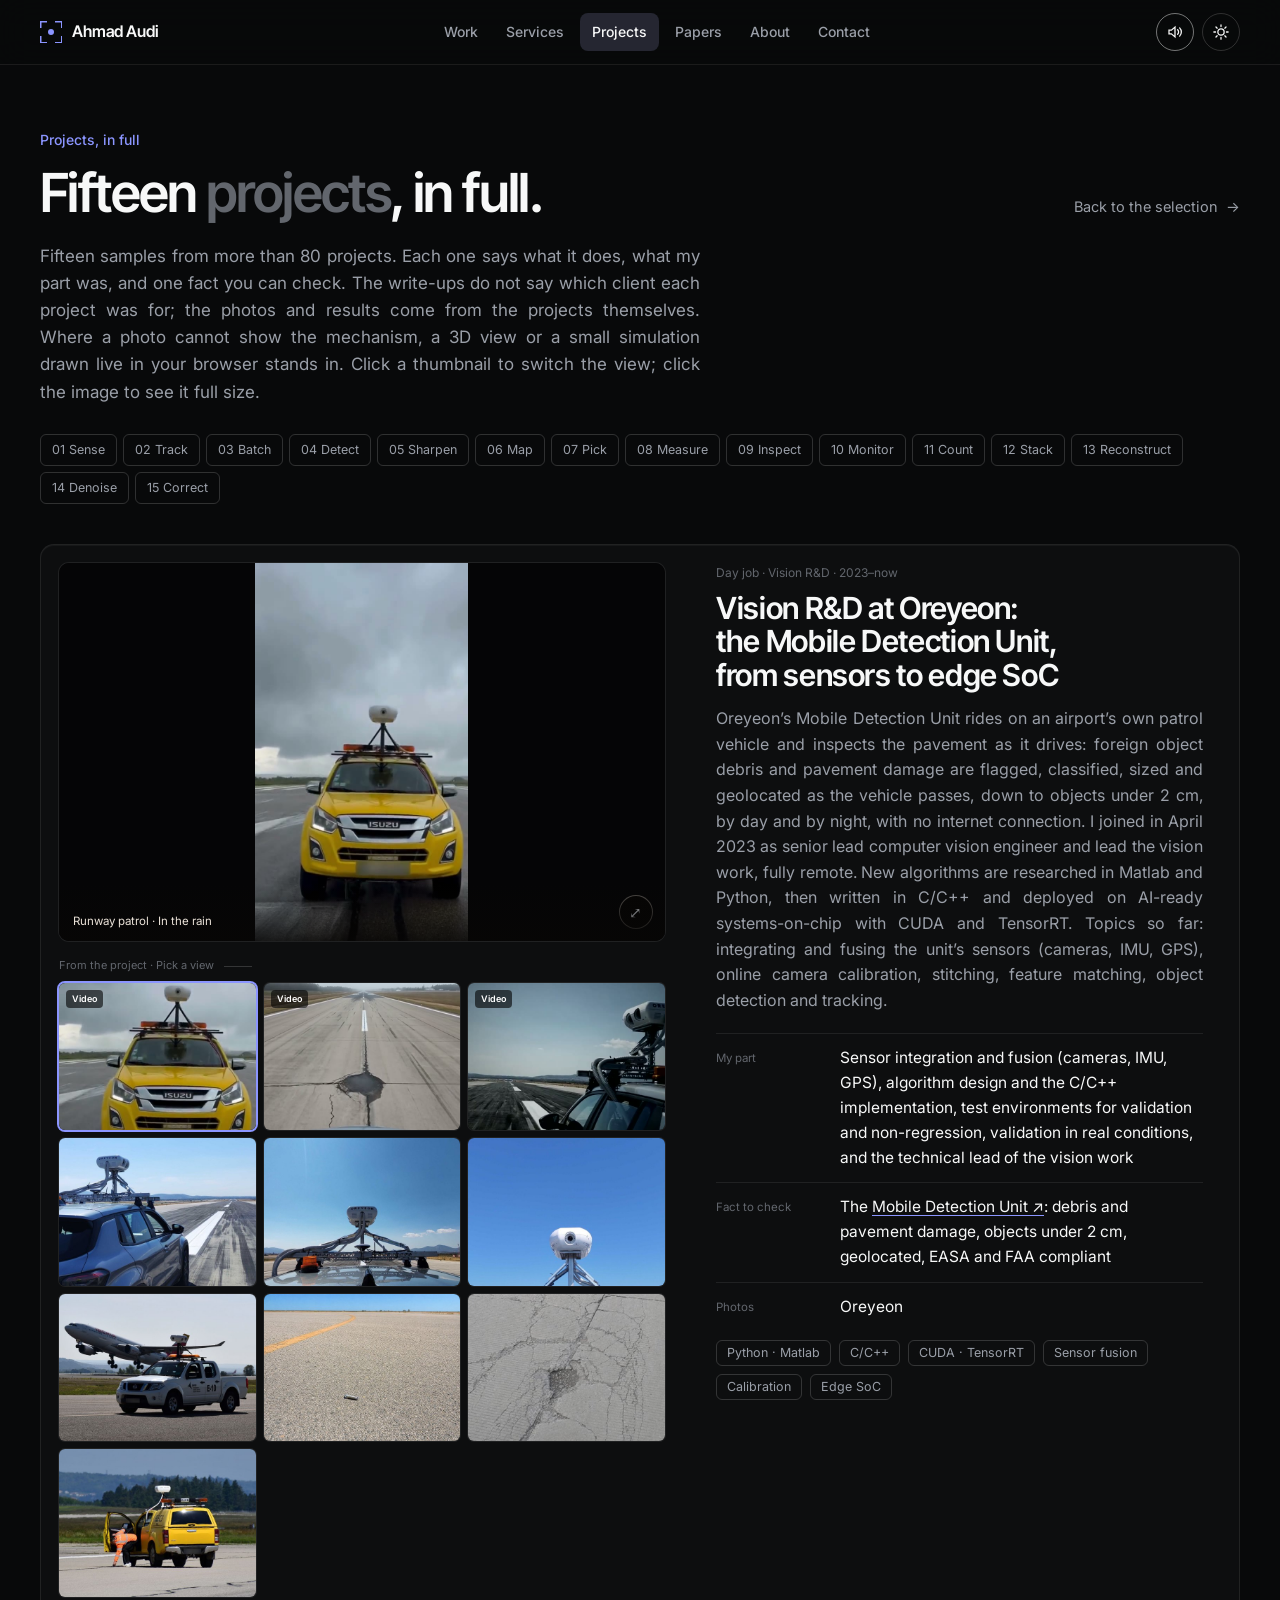
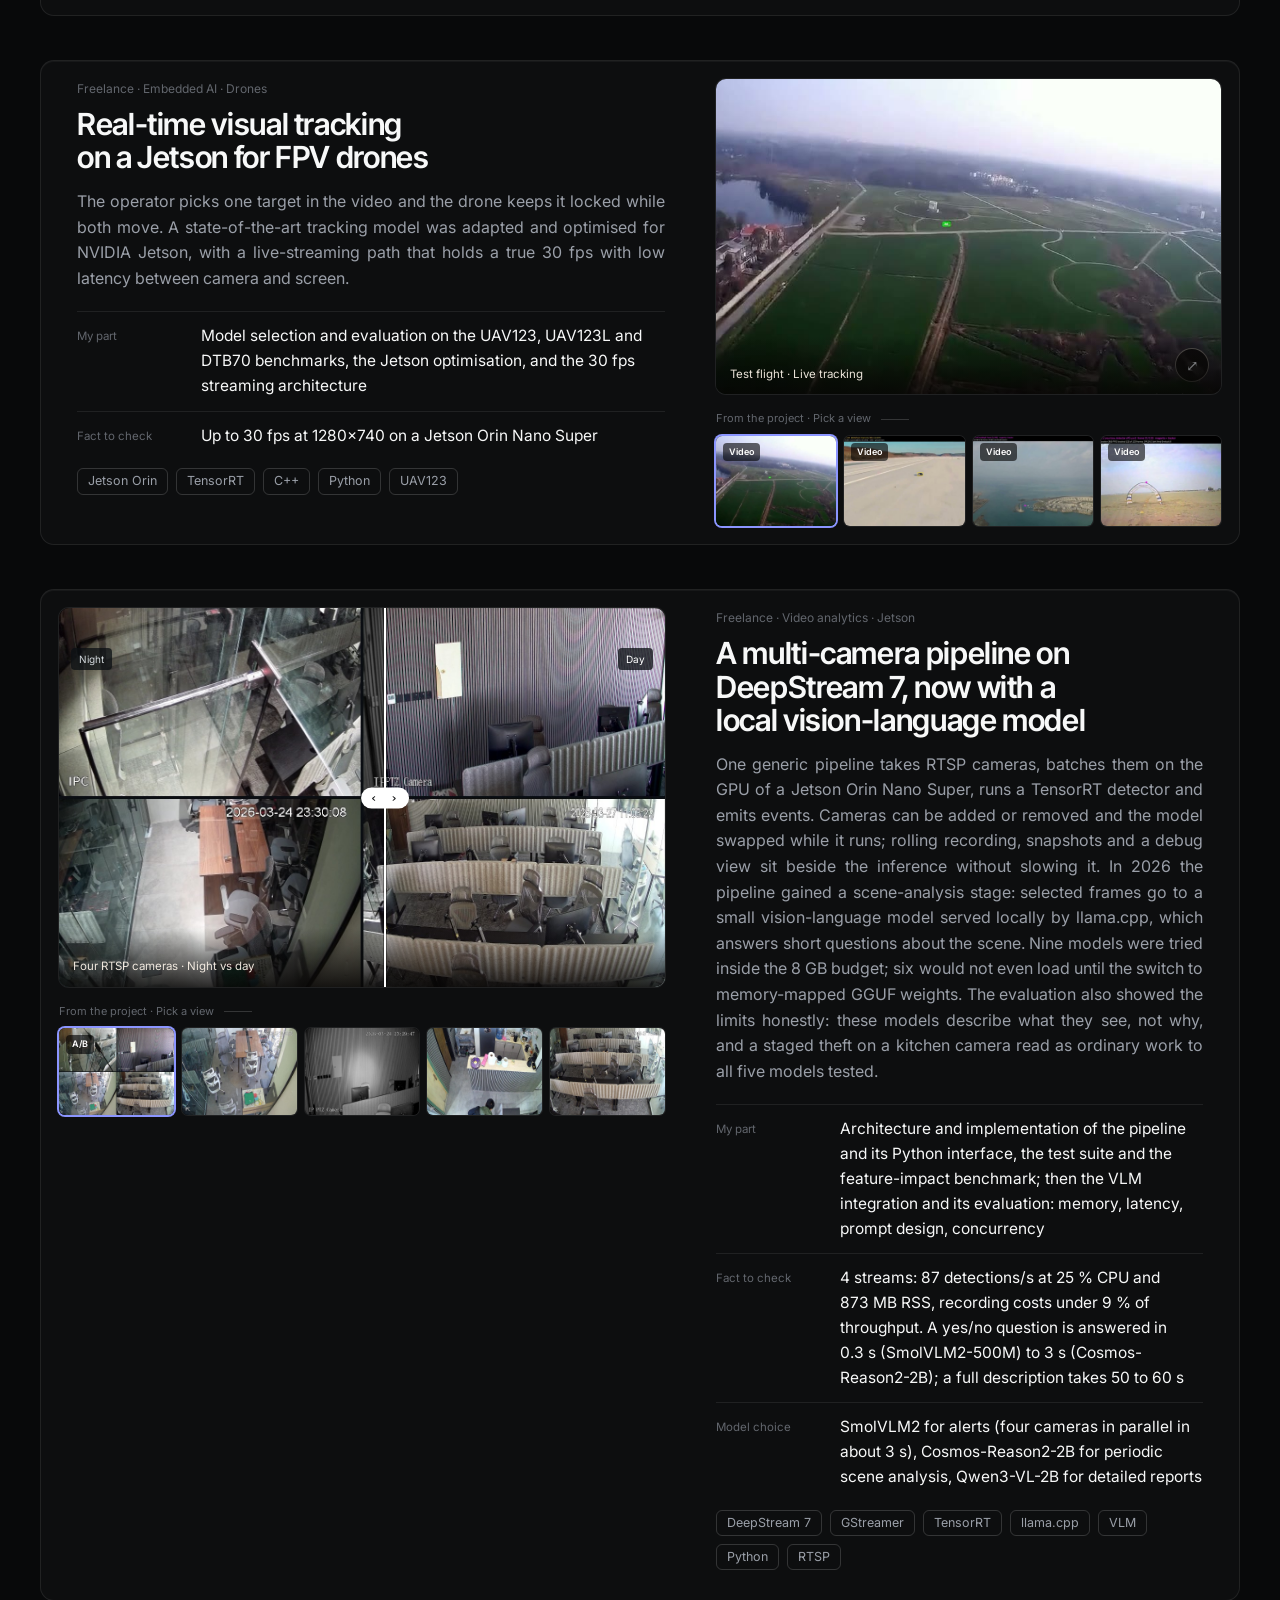
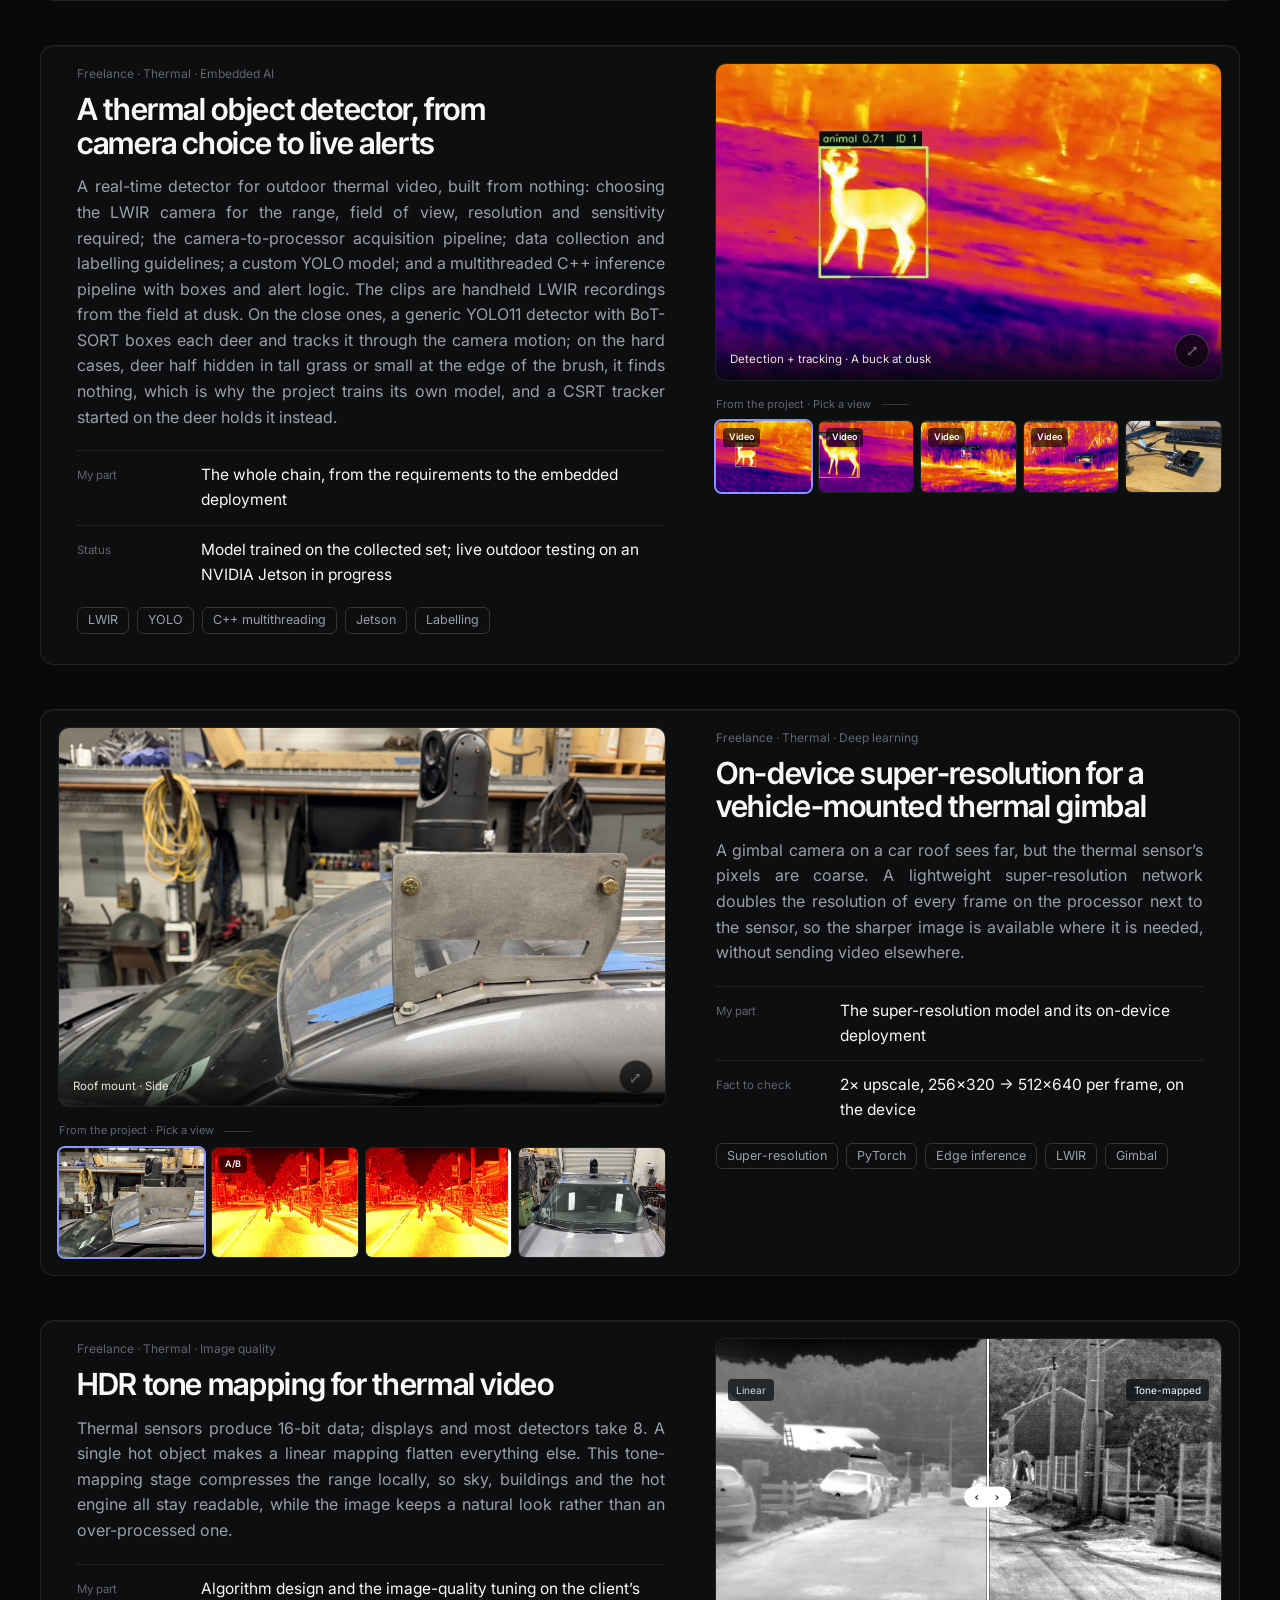
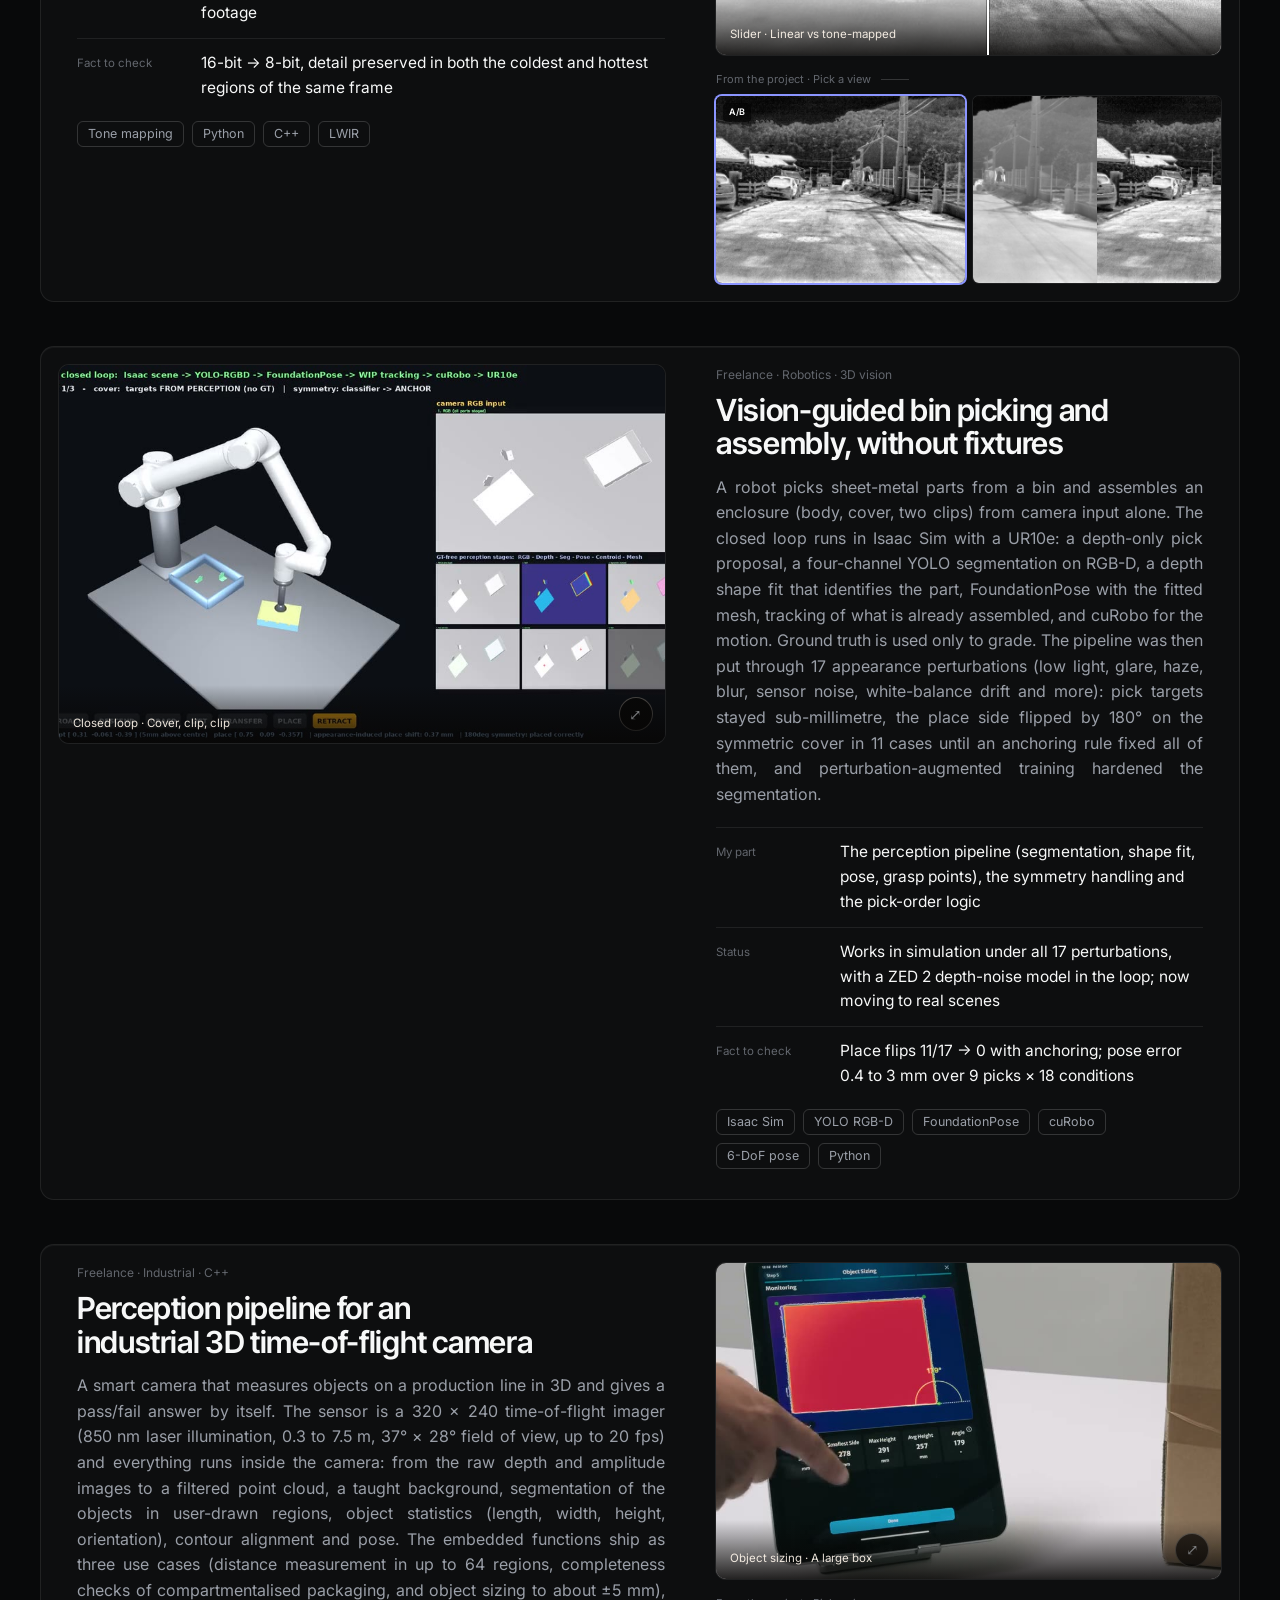
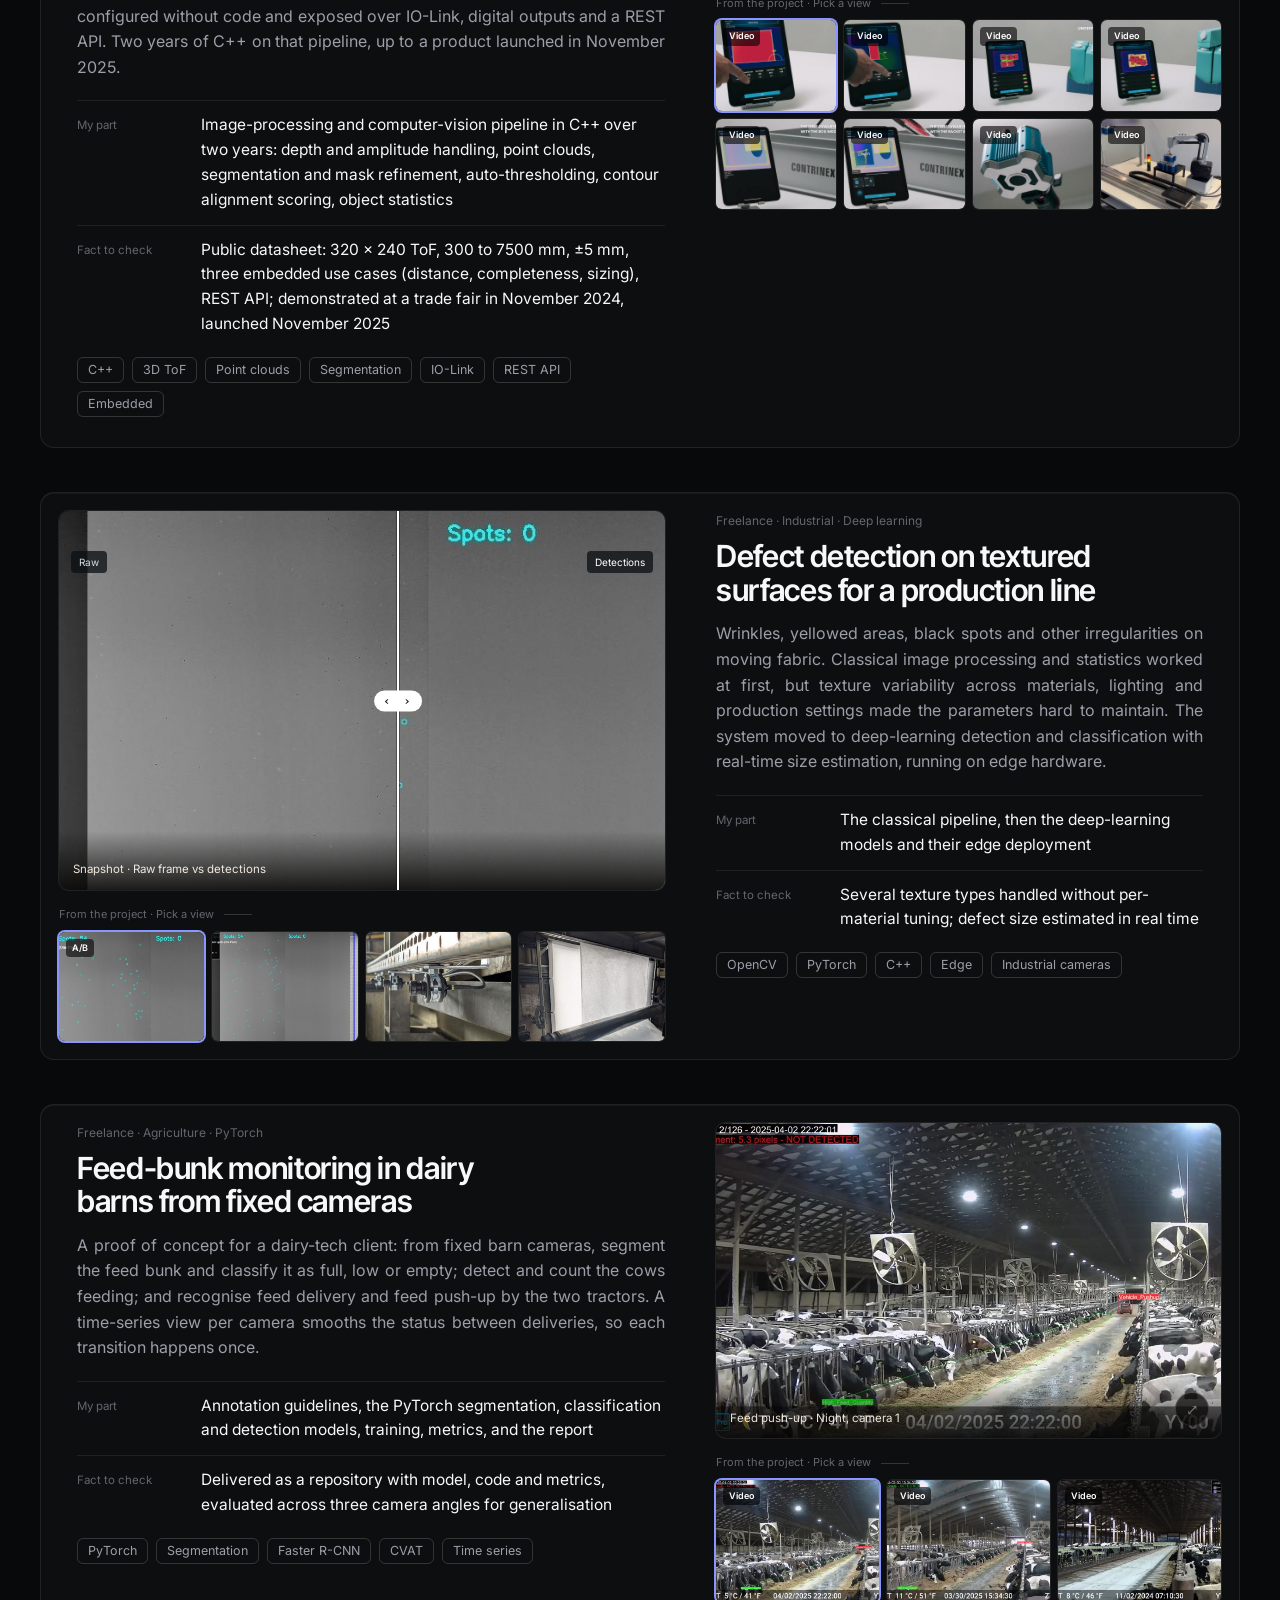
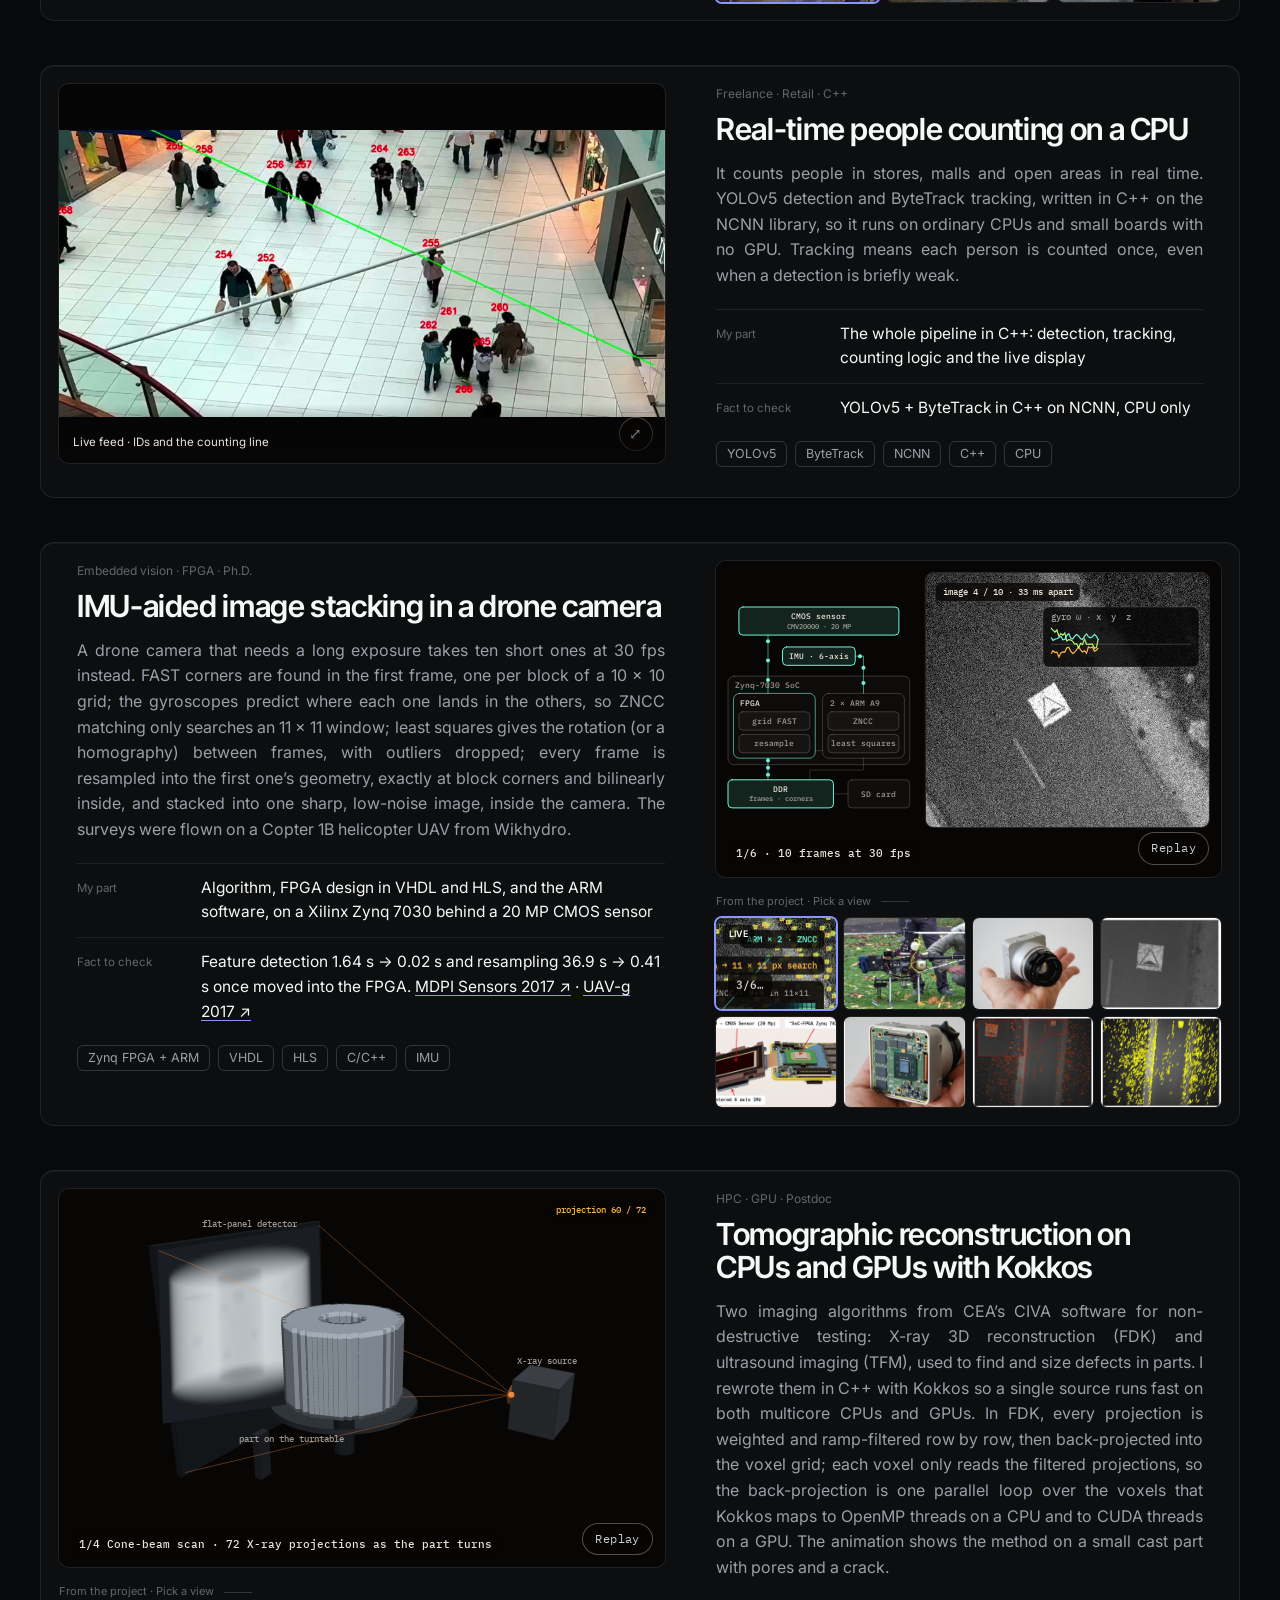
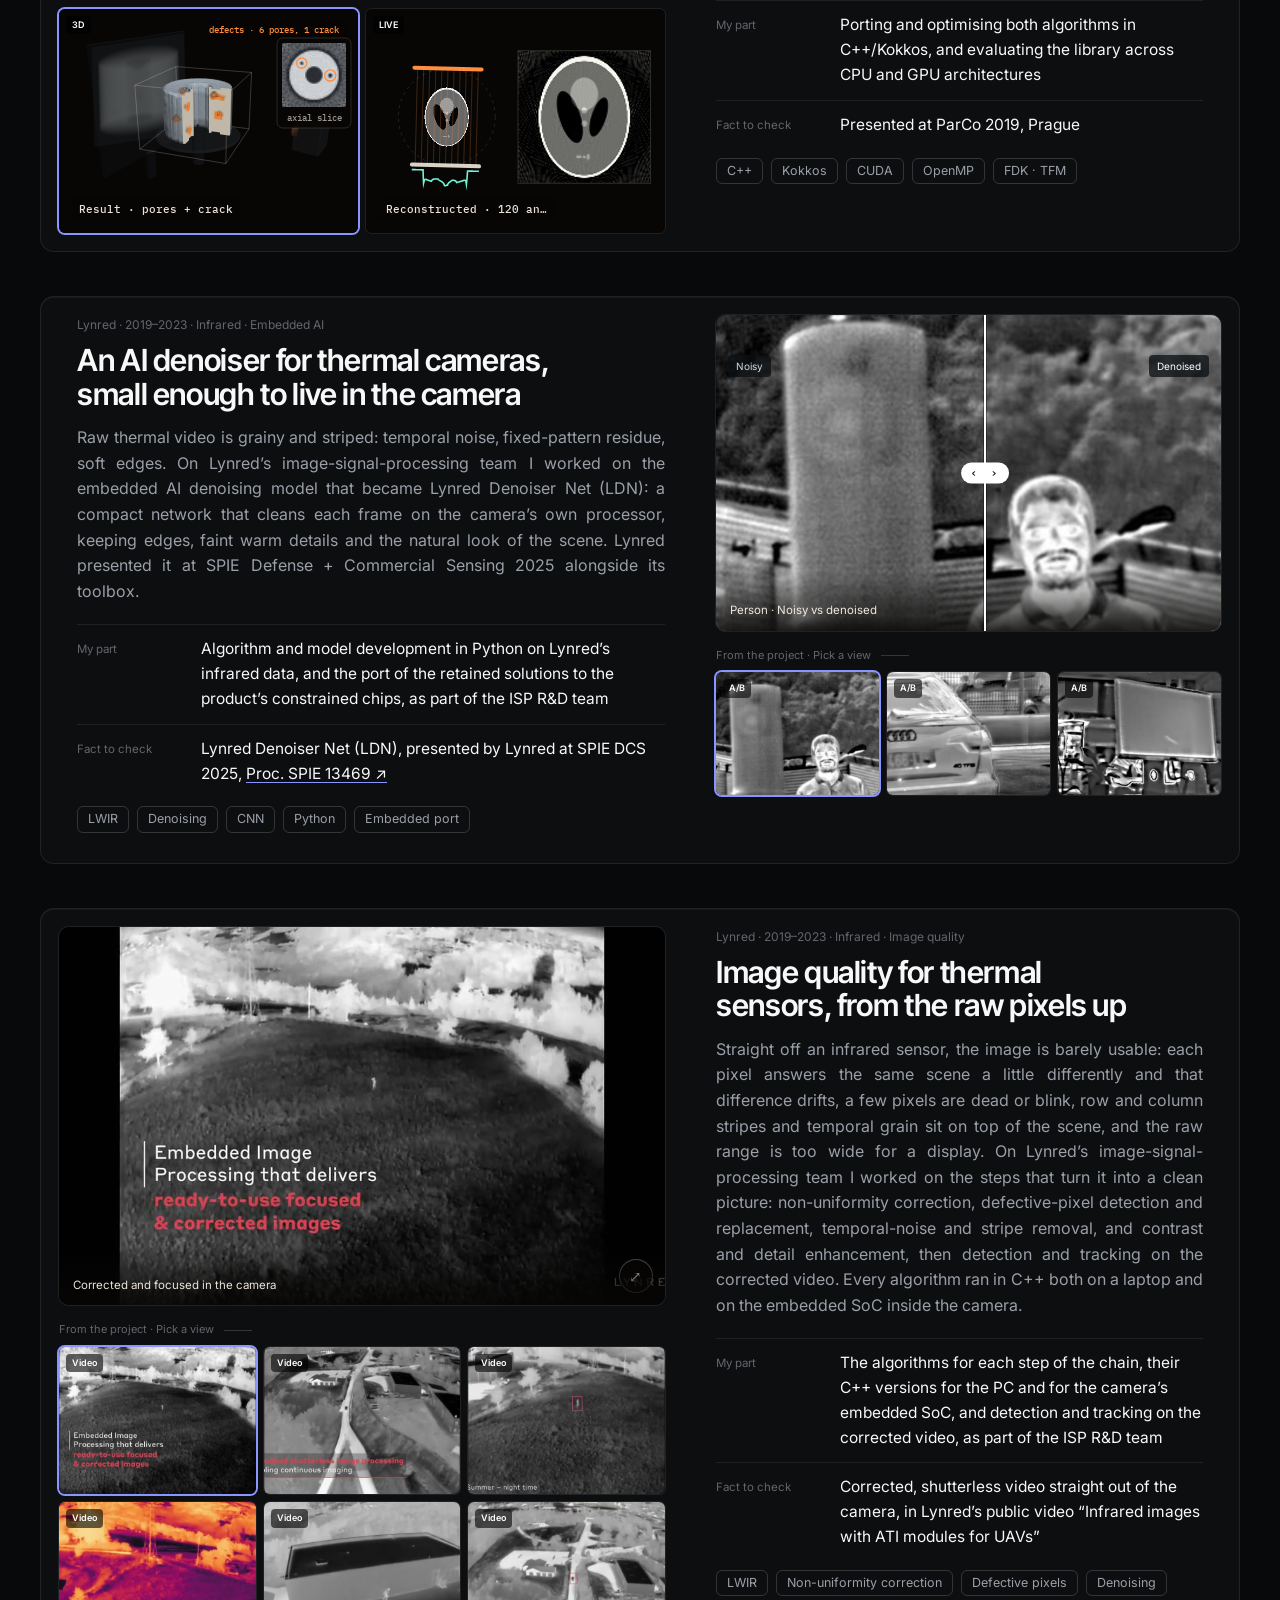
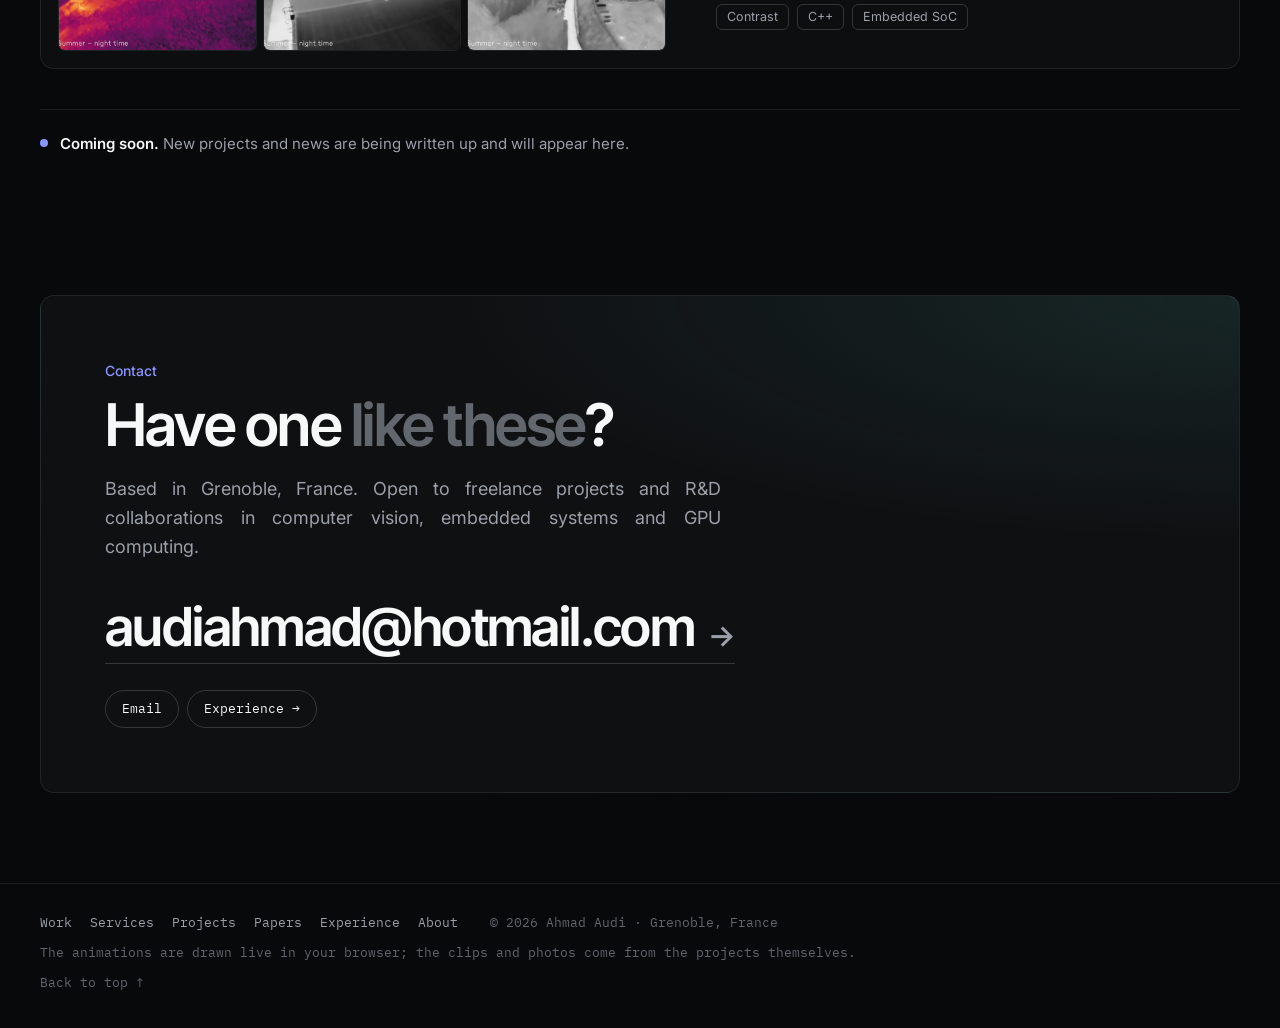
==== commit cf26410c: "Oreyeon: night, clear-day and airliner clips removed; hero shows the car at speed and the patrol car" ====
--- a/projects.html
+++ b/projects.html
@@ -23,8 +23,8 @@
   <link rel="preconnect" href="https://fonts.googleapis.com">
   <link rel="preconnect" href="https://fonts.gstatic.com" crossorigin>
   <link rel="stylesheet" href="https://fonts.googleapis.com/css2?family=Inter:wght@400..700&family=Inter+Tight:wght@500..700&family=IBM+Plex+Mono:wght@400;500;600&display=swap">
-  <link rel="stylesheet" href="styles.css?v=1794263886">
-  <link rel="stylesheet" href="styles-variants.css?v=1794263886">
+  <link rel="stylesheet" href="styles.css?v=1794264539">
+  <link rel="stylesheet" href="styles-variants.css?v=1794264539">
 
   <script>
     // Restore the visitor's light/dark choice before first paint, so there is no flash.
@@ -97,10 +97,7 @@
           <article class="project reveal" id="p1" aria-labelledby="p1Title">
             <div class="project-media slides" data-kind="img">
               <figure class="slide is-active" data-kind="video" data-fit="contain" data-short="Runway patrol · In the rain" data-cap="An airport patrol vehicle carrying the unit drives towards the camera on a wet runway: the inspection runs during the normal patrol, rain or not. Video: Oreyeon (oreyeon.com)."><video src="assets/video/mdu-real-patrol.mp4" poster="assets/img/projects/mdu-real-patrol-poster.jpg" muted loop playsinline preload="metadata" aria-label="Video: a yellow pickup with a white sensor pod on a tripod mount drives towards the camera on a wet runway under a grey sky"></video></figure>
-              <figure class="slide" data-kind="video" data-fit="contain" data-short="The sensor pod · An airliner takes off" data-cap="The sensor pod in the rain, drops on its shell, while an airliner takes off over the airfield. Video: Oreyeon (oreyeon.com)."><video src="assets/video/mdu-real-takeoff.mp4" poster="assets/img/projects/mdu-real-takeoff-poster.jpg" muted loop playsinline preload="metadata" aria-label="Video: the white Oreyeon sensor pod in the rain as an airliner climbs away behind it"></video></figure>
               <figure class="slide" data-kind="video" data-short="Down the centreline · Cracks and a pothole" data-cap="A drive down a runway centreline, the kind of pavement the unit inspects: joints, cracks and finally a spalled hole pass underneath. Video: Oreyeon (oreyeon.com)."><video src="assets/video/mdu-pov-runway.mp4" poster="assets/img/projects/mdu-pov-runway-poster.jpg" muted loop playsinline preload="metadata" aria-label="Video: a low view driving down a runway centreline, cracks and a pothole passing underneath"></video></figure>
-              <figure class="slide" data-kind="video" data-short="Runway pass · Clear day" data-cap="The patrol vehicle running down a runway in clear weather, the sensor pod on its roof scanning the pavement ahead as it drives. Video: Oreyeon (oreyeon.com)."><video src="assets/video/mdu-run-day.mp4" poster="assets/img/projects/mdu-run-day-poster.jpg" muted loop playsinline preload="metadata" aria-label="Video: a car with a white sensor pod on its roof driving along a runway on a clear day"></video></figure>
-              <figure class="slide" data-kind="video" data-short="Runway pass · Night" data-cap="The same pass at night, between the runway edge lights. Video: Oreyeon (oreyeon.com)."><video src="assets/video/mdu-run-night.mp4" poster="assets/img/projects/mdu-run-night-poster.jpg" muted loop playsinline preload="metadata" aria-label="Video: the same car and sensor pod driving along a runway at night between the edge lights"></video></figure>
               <figure class="slide" data-kind="video" data-fit="contain" data-short="On the move · At speed down the runway" data-cap="The patrol vehicle at speed down the runway, the sensor pod and the amber beacon on its roof, the pavement streaking past. Video: Oreyeon (oreyeon.com)."><video src="assets/video/mdu-run-speed.mp4" poster="assets/img/projects/mdu-run-speed-poster.jpg" muted loop playsinline preload="metadata" aria-label="Video: the side of a car with a white sensor pod on its roof, driving fast along a runway"></video></figure>
               <figure class="slide" data-kind="img" data-full="assets/img/projects/mdu-ride-enters.jpg" data-short="The MDU on a patrol vehicle, entering the runway" data-cap="Oreyeon’s Mobile Detection Unit on a patrol vehicle at the start of an inspection route: it scans the pavement while the vehicle drives its usual patrol. Photo: Oreyeon."><img src="assets/img/projects/mdu-ride-enters.jpg" alt="A grey car with a roof-mounted sensor pod driving onto a runway" loading="lazy"></figure>
               <figure class="slide" data-kind="img" data-full="assets/img/projects/mdu-rig.jpg" data-short="The sensor pod on its roof rack" data-cap="The unit on the vehicle’s roof rack. Photo: Oreyeon."><img src="assets/img/projects/mdu-rig.jpg" alt="A white sensor pod on a metal frame bolted to a car roof, under a blue sky" loading="lazy"></figure>
@@ -117,18 +114,15 @@
               <p class="extra-label">From the project · Pick a view</p>
               <ul class="shots">
                 <li><button class="shot" type="button" data-slide="0" aria-pressed="true" aria-label="Show: Runway patrol · In the rain"><img src="assets/img/projects/mdu-real-patrol-thumb.jpg" alt="" loading="lazy" width="560" height="420"><span class="shot-badge" aria-hidden="true">Video</span><span class="shot-cap">Runway patrol · In the rain</span></button></li>
-                <li><button class="shot" type="button" data-slide="1" aria-pressed="false" aria-label="Show: The sensor pod · An airliner takes off"><img src="assets/img/projects/mdu-real-takeoff-thumb.jpg" alt="" loading="lazy" width="560" height="420"><span class="shot-badge" aria-hidden="true">Video</span><span class="shot-cap">The sensor pod · An airliner takes off</span></button></li>
-                <li><button class="shot" type="button" data-slide="2" aria-pressed="false" aria-label="Show: Down the centreline · Cracks and a pothole"><img src="assets/img/projects/mdu-pov-runway-thumb.jpg" alt="" loading="lazy" width="560" height="420"><span class="shot-badge" aria-hidden="true">Video</span><span class="shot-cap">Down the centreline · Cracks and a pothole</span></button></li>
-                <li><button class="shot" type="button" data-slide="3" aria-pressed="false" aria-label="Show: Runway pass · Clear day"><img src="assets/img/projects/mdu-run-day-thumb.jpg" alt="" loading="lazy" width="560" height="420"><span class="shot-badge" aria-hidden="true">Video</span><span class="shot-cap">Runway pass · Clear day</span></button></li>
-                <li><button class="shot" type="button" data-slide="4" aria-pressed="false" aria-label="Show: Runway pass · Night"><img src="assets/img/projects/mdu-run-night-thumb.jpg" alt="" loading="lazy" width="560" height="420"><span class="shot-badge" aria-hidden="true">Video</span><span class="shot-cap">Runway pass · Night</span></button></li>
-                <li><button class="shot" type="button" data-slide="5" aria-pressed="false" aria-label="Show: On the move · At speed down the runway"><img src="assets/img/projects/mdu-run-speed-thumb.jpg" alt="" loading="lazy" width="560" height="420"><span class="shot-badge" aria-hidden="true">Video</span><span class="shot-cap">On the move · At speed down the runway</span></button></li>
-                <li><button class="shot" type="button" data-slide="6" aria-pressed="false" aria-label="Show: The MDU on a patrol vehicle, entering the runway"><img src="assets/img/projects/mdu-ride-enters-thumb.jpg" alt="" loading="lazy" width="560" height="420"><span class="shot-cap">The MDU on a patrol vehicle, entering the runway</span></button></li>
-                <li><button class="shot" type="button" data-slide="7" aria-pressed="false" aria-label="Show: The sensor pod on its roof rack"><img src="assets/img/projects/mdu-rig-thumb.jpg" alt="" loading="lazy" width="560" height="420"><span class="shot-cap">The sensor pod on its roof rack</span></button></li>
-                <li><button class="shot" type="button" data-slide="8" aria-pressed="false" aria-label="Show: Sensor pod, head-on above the windscreen"><img src="assets/img/projects/mdu-pod-thumb.jpg" alt="" loading="lazy" width="560" height="420"><span class="shot-cap">Sensor pod, head-on above the windscreen</span></button></li>
-                <li><button class="shot" type="button" data-slide="9" aria-pressed="false" aria-label="Show: Madrid · Patrol vehicle, A330 taking off"><img src="assets/img/projects/mdu-madrid-thumb.jpg" alt="" loading="lazy" width="560" height="420"><span class="shot-cap">Madrid · Patrol vehicle, A330 taking off</span></button></li>
-                <li><button class="shot" type="button" data-slide="10" aria-pressed="false" aria-label="Show: What it looks for · Debris a few metres ahead"><img src="assets/img/projects/mdu-detected-thumb.jpg" alt="" loading="lazy" width="560" height="420"><span class="shot-cap">What it looks for · Debris a few metres ahead</span></button></li>
-                <li><button class="shot" type="button" data-slide="11" aria-pressed="false" aria-label="Show: Pavement damage · Cracks and spalling"><img src="assets/img/projects/mdu-pavement-thumb.jpg" alt="" loading="lazy" width="560" height="420"><span class="shot-cap">Pavement damage · Cracks and spalling</span></button></li>
-                <li><button class="shot" type="button" data-slide="12" aria-pressed="false" aria-label="Show: Lyon · Retrieving the debris"><img src="assets/img/projects/mdu-fod-retrieval-thumb.jpg" alt="" loading="lazy" width="560" height="420"><span class="shot-cap">Lyon · Retrieving the debris</span></button></li>
+                <li><button class="shot" type="button" data-slide="1" aria-pressed="false" aria-label="Show: Down the centreline · Cracks and a pothole"><img src="assets/img/projects/mdu-pov-runway-thumb.jpg" alt="" loading="lazy" width="560" height="420"><span class="shot-badge" aria-hidden="true">Video</span><span class="shot-cap">Down the centreline · Cracks and a pothole</span></button></li>
+                <li><button class="shot" type="button" data-slide="2" aria-pressed="false" aria-label="Show: On the move · At speed down the runway"><img src="assets/img/projects/mdu-run-speed-thumb.jpg" alt="" loading="lazy" width="560" height="420"><span class="shot-badge" aria-hidden="true">Video</span><span class="shot-cap">On the move · At speed down the runway</span></button></li>
+                <li><button class="shot" type="button" data-slide="3" aria-pressed="false" aria-label="Show: The MDU on a patrol vehicle, entering the runway"><img src="assets/img/projects/mdu-ride-enters-thumb.jpg" alt="" loading="lazy" width="560" height="420"><span class="shot-cap">The MDU on a patrol vehicle, entering the runway</span></button></li>
+                <li><button class="shot" type="button" data-slide="4" aria-pressed="false" aria-label="Show: The sensor pod on its roof rack"><img src="assets/img/projects/mdu-rig-thumb.jpg" alt="" loading="lazy" width="560" height="420"><span class="shot-cap">The sensor pod on its roof rack</span></button></li>
+                <li><button class="shot" type="button" data-slide="5" aria-pressed="false" aria-label="Show: Sensor pod, head-on above the windscreen"><img src="assets/img/projects/mdu-pod-thumb.jpg" alt="" loading="lazy" width="560" height="420"><span class="shot-cap">Sensor pod, head-on above the windscreen</span></button></li>
+                <li><button class="shot" type="button" data-slide="6" aria-pressed="false" aria-label="Show: Madrid · Patrol vehicle, A330 taking off"><img src="assets/img/projects/mdu-madrid-thumb.jpg" alt="" loading="lazy" width="560" height="420"><span class="shot-cap">Madrid · Patrol vehicle, A330 taking off</span></button></li>
+                <li><button class="shot" type="button" data-slide="7" aria-pressed="false" aria-label="Show: What it looks for · Debris a few metres ahead"><img src="assets/img/projects/mdu-detected-thumb.jpg" alt="" loading="lazy" width="560" height="420"><span class="shot-cap">What it looks for · Debris a few metres ahead</span></button></li>
+                <li><button class="shot" type="button" data-slide="8" aria-pressed="false" aria-label="Show: Pavement damage · Cracks and spalling"><img src="assets/img/projects/mdu-pavement-thumb.jpg" alt="" loading="lazy" width="560" height="420"><span class="shot-cap">Pavement damage · Cracks and spalling</span></button></li>
+                <li><button class="shot" type="button" data-slide="9" aria-pressed="false" aria-label="Show: Lyon · Retrieving the debris"><img src="assets/img/projects/mdu-fod-retrieval-thumb.jpg" alt="" loading="lazy" width="560" height="420"><span class="shot-cap">Lyon · Retrieving the debris</span></button></li>
               </ul>
             </div>
             <div class="project-body">
@@ -643,13 +637,13 @@
     <button class="lb-btn lb-next" type="button" aria-label="Next image">›</button>
   </dialog>
 
-  <script src="js/main.js?v=1794263886"></script>
-  <script src="js/titles.js?v=1794263886"></script>
-  <script src="js/ambient.js?v=1794263886"></script>
-  <script src="js/work.js?v=1794263886"></script>
-  <script src="js/sims.js?v=1794263886"></script>
-  <script src="js/previews.js?v=1794263886"></script>
-  <script src="js/slides.js?v=1794263886"></script>
-  <script src="js/compare.js?v=1794263886"></script>
+  <script src="js/main.js?v=1794264539"></script>
+  <script src="js/titles.js?v=1794264539"></script>
+  <script src="js/ambient.js?v=1794264539"></script>
+  <script src="js/work.js?v=1794264539"></script>
+  <script src="js/sims.js?v=1794264539"></script>
+  <script src="js/previews.js?v=1794264539"></script>
+  <script src="js/slides.js?v=1794264539"></script>
+  <script src="js/compare.js?v=1794264539"></script>
 </body>
 </html>
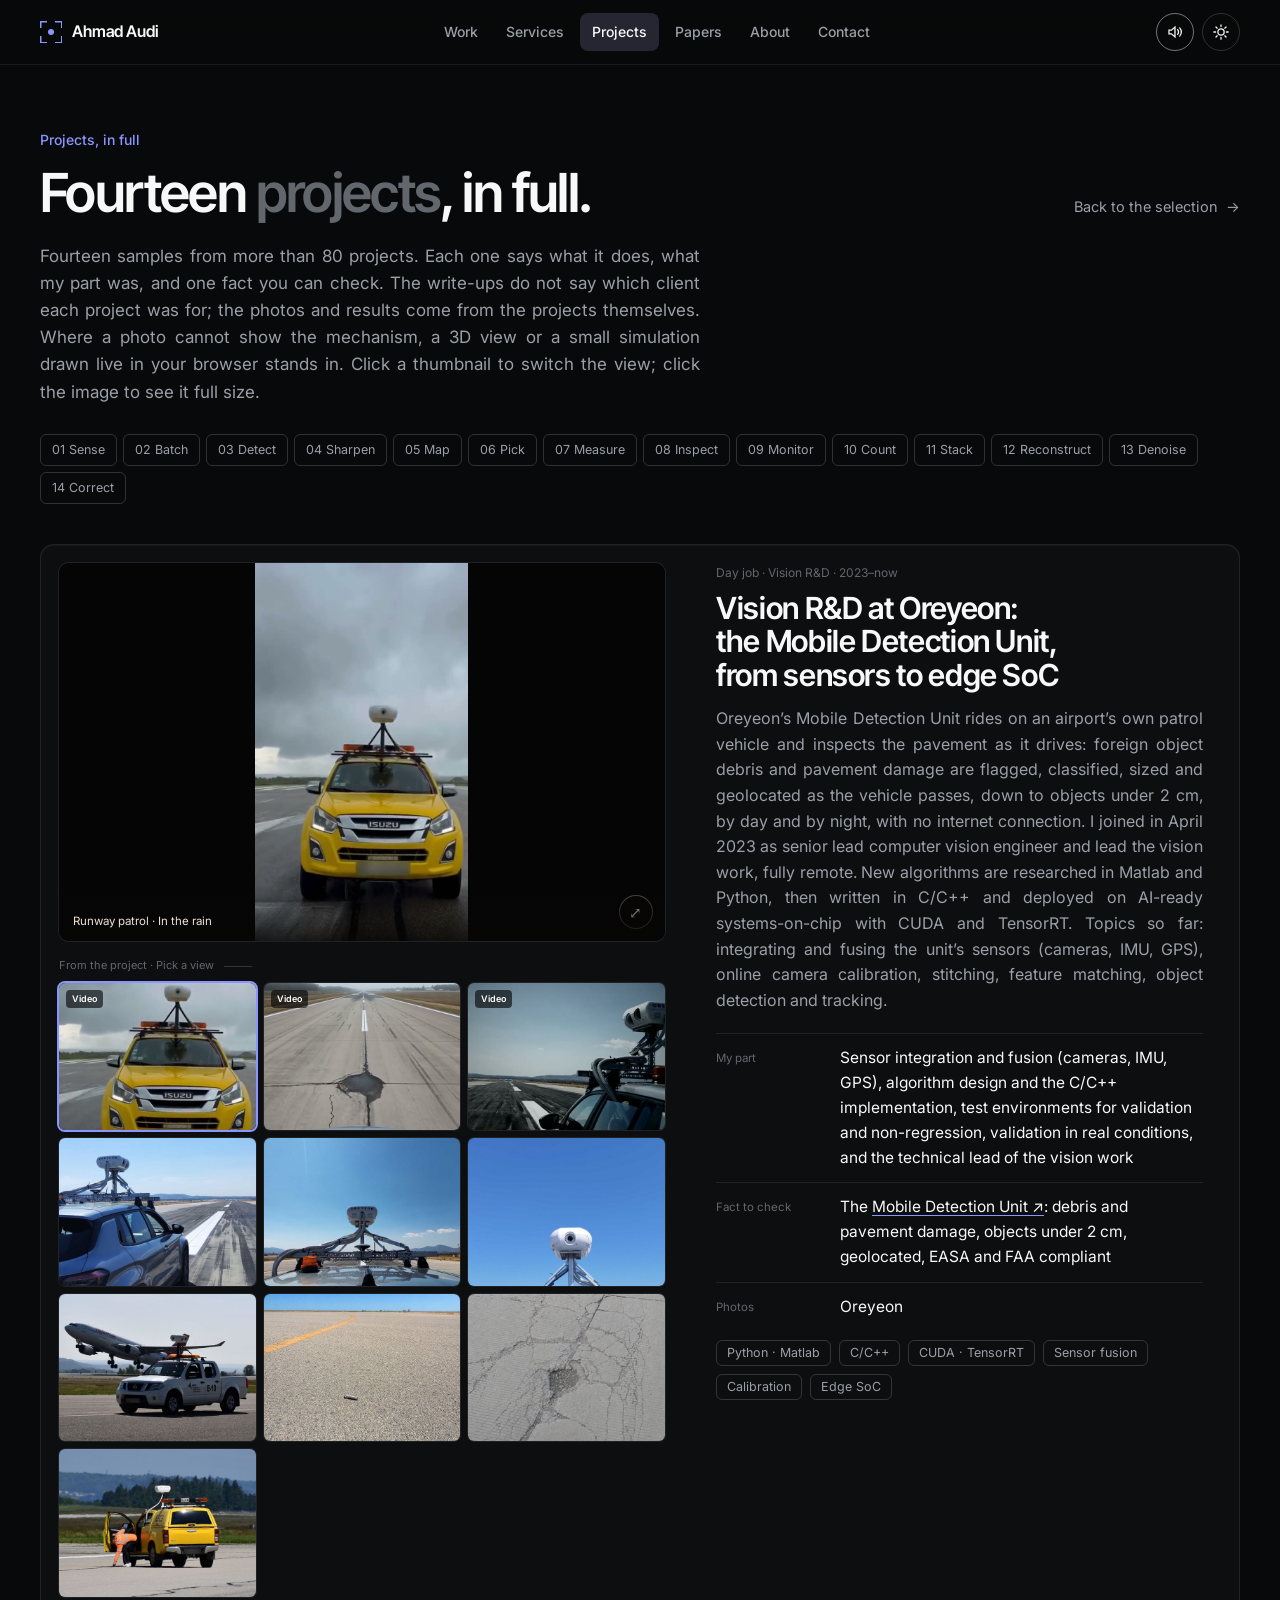
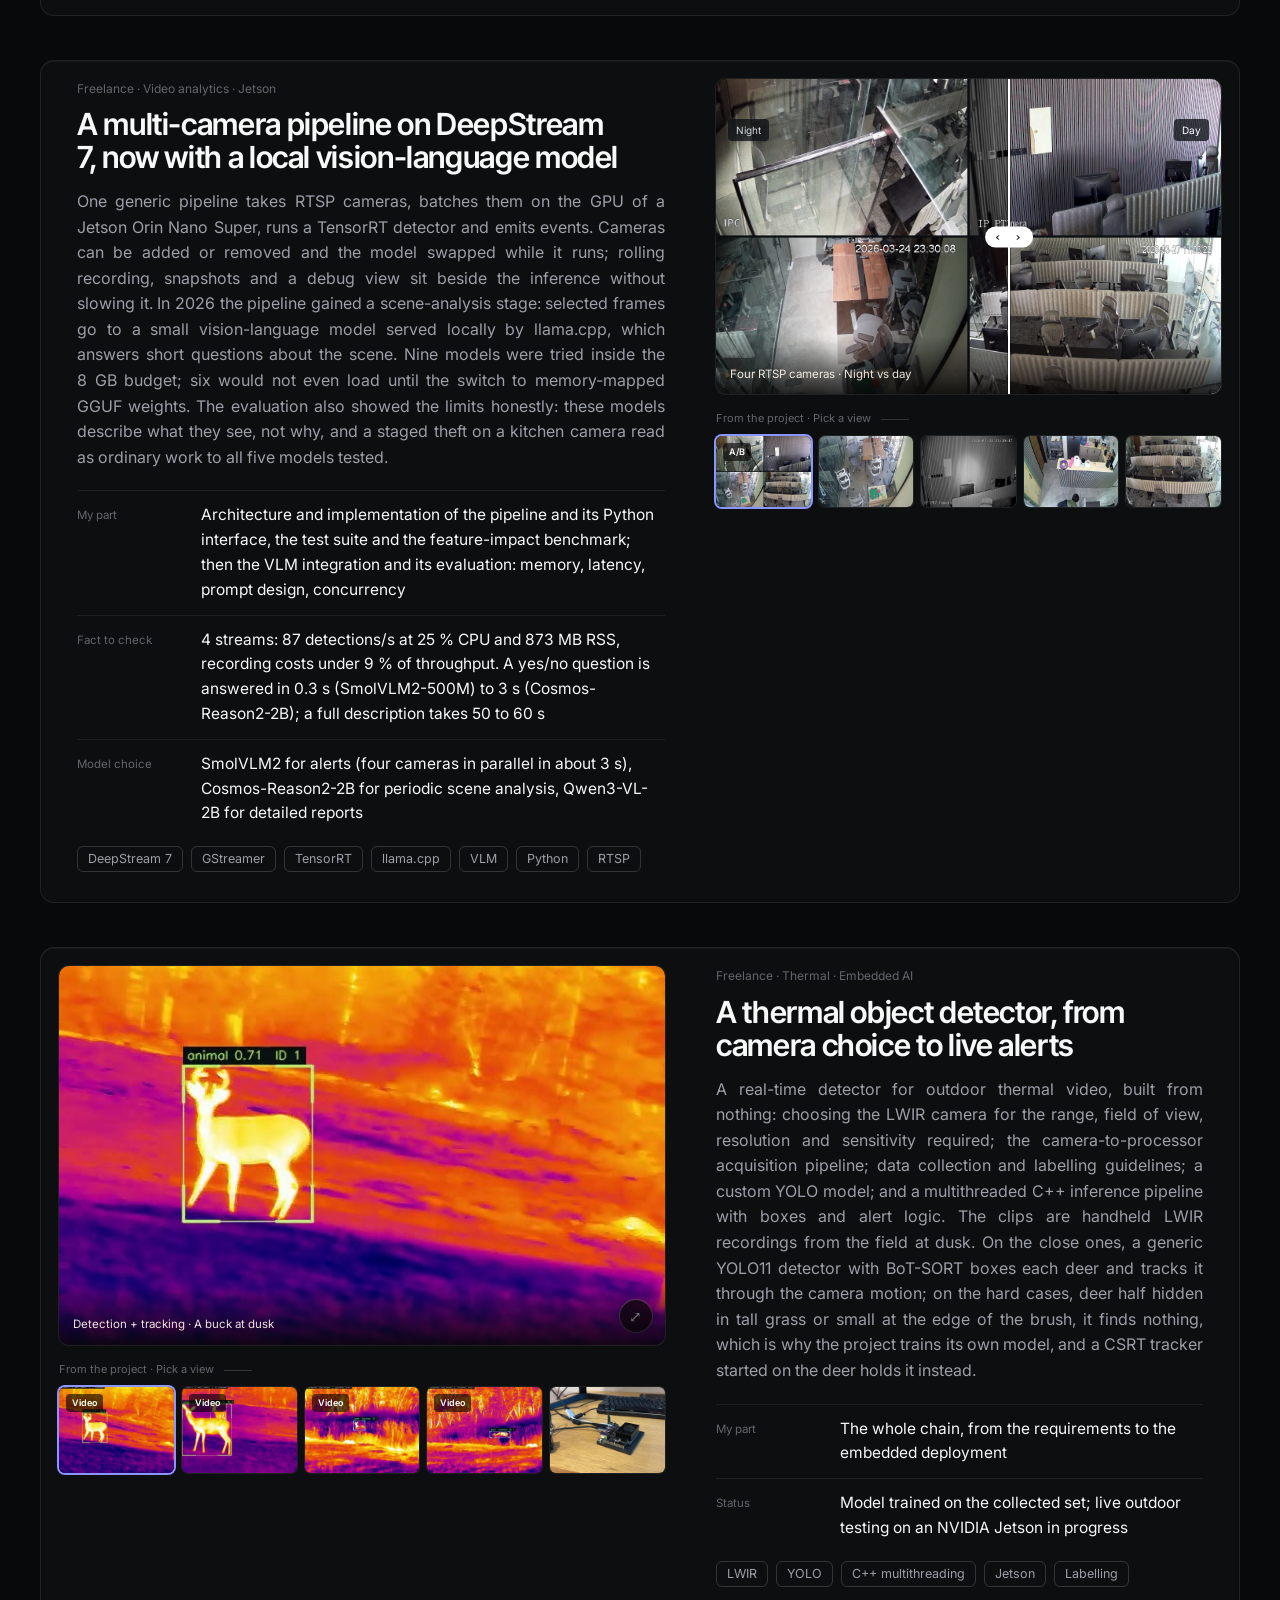
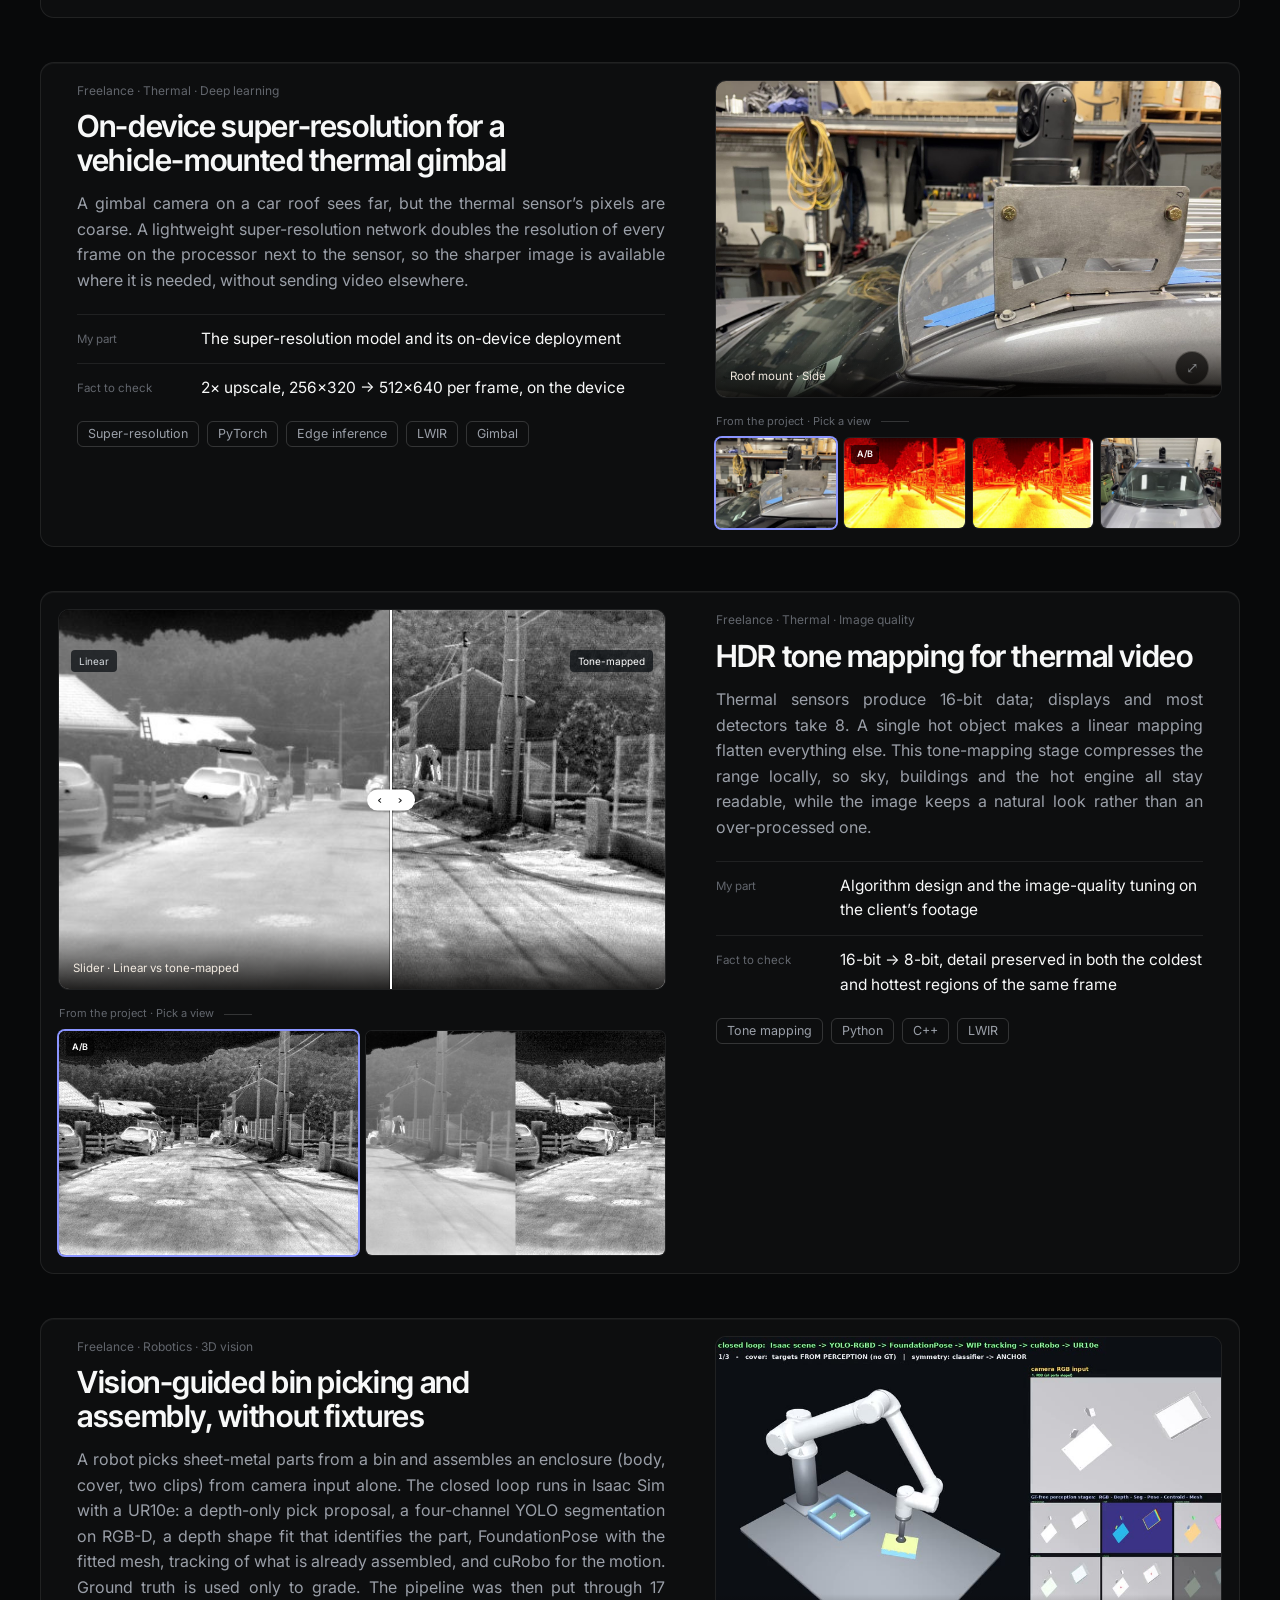
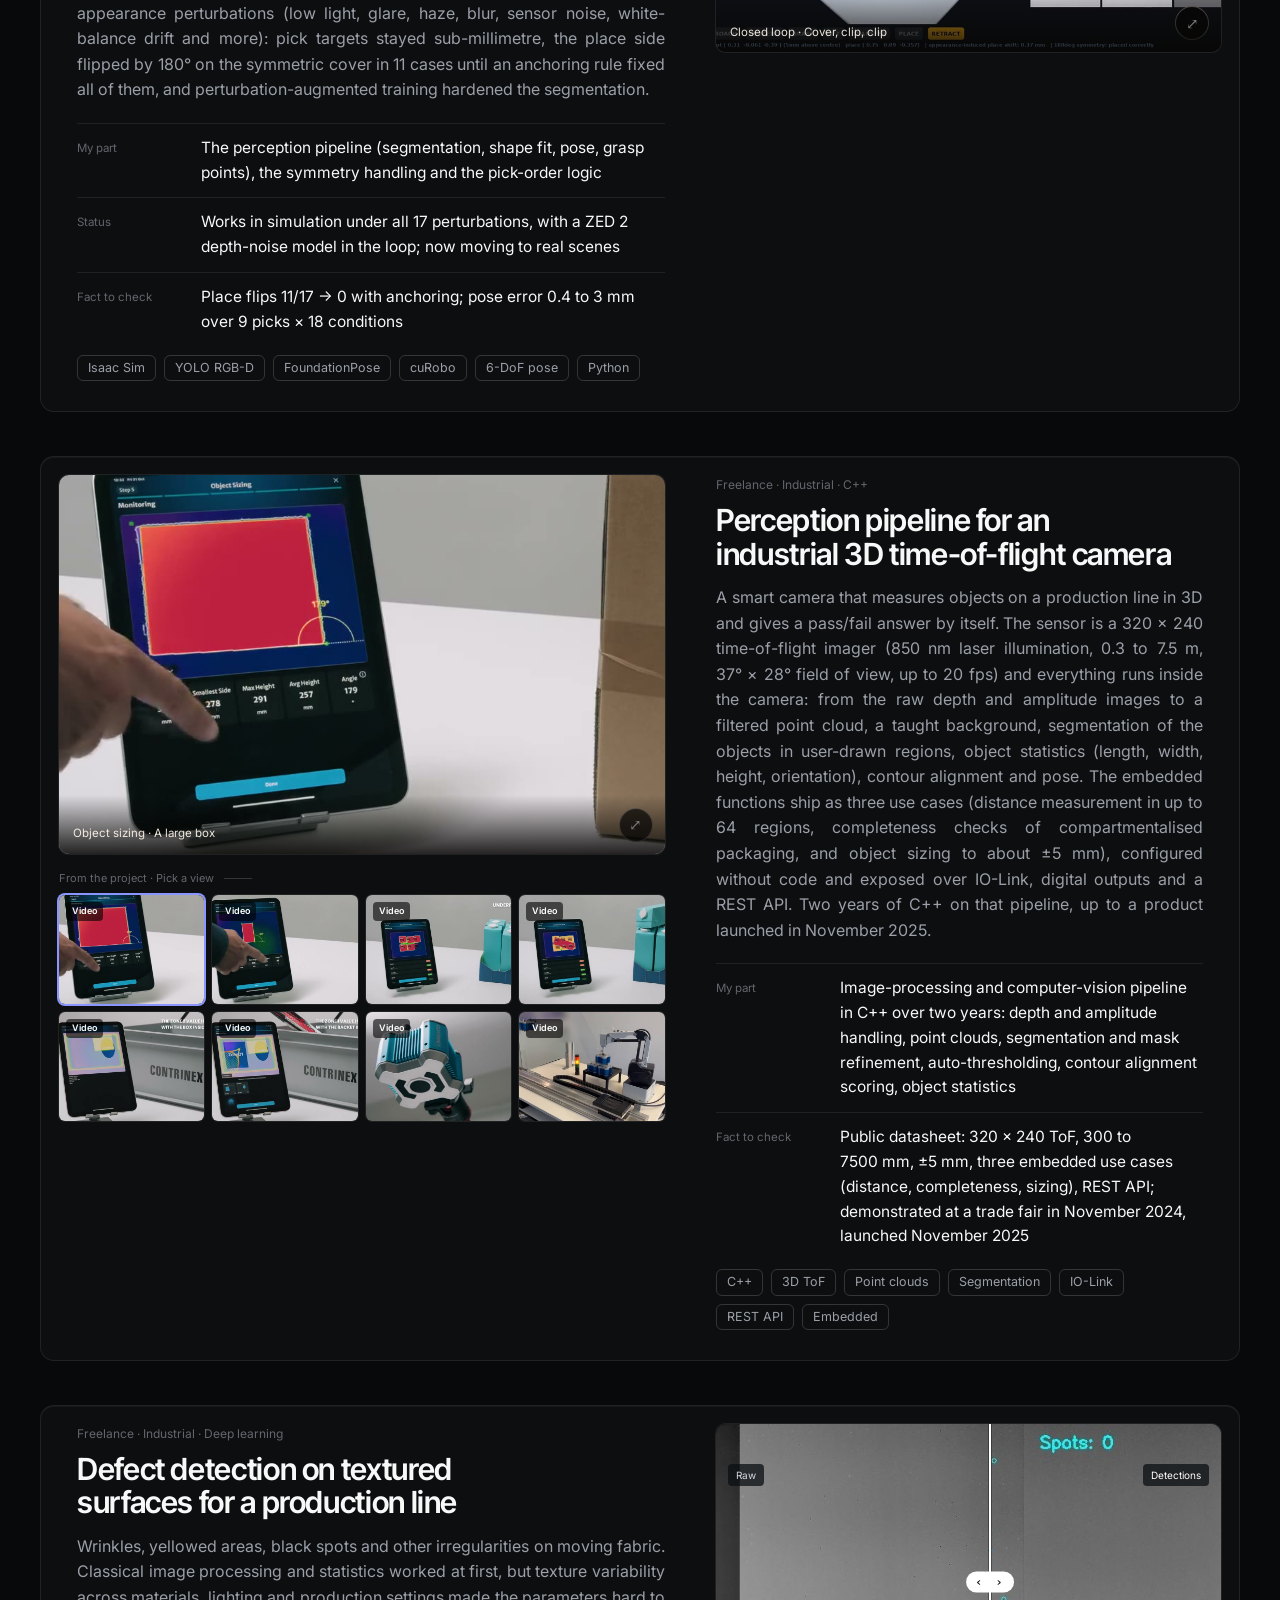
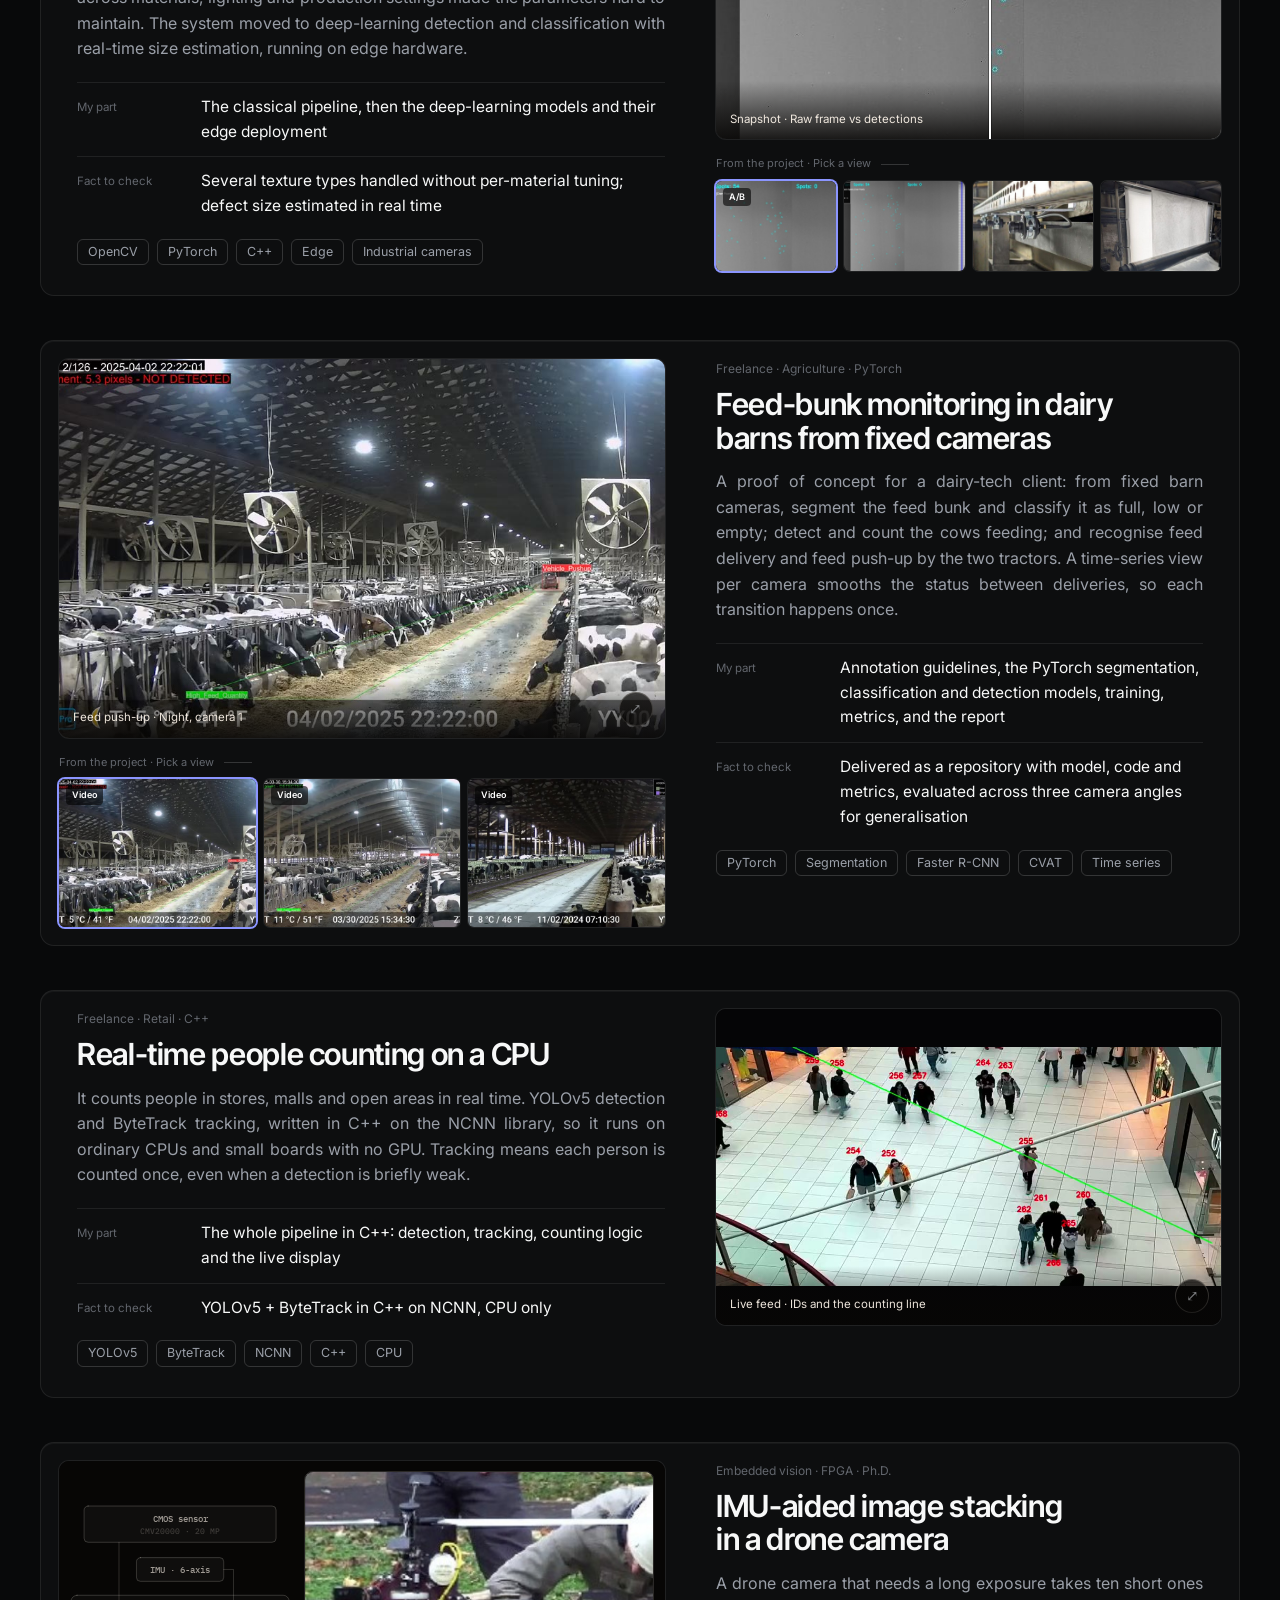
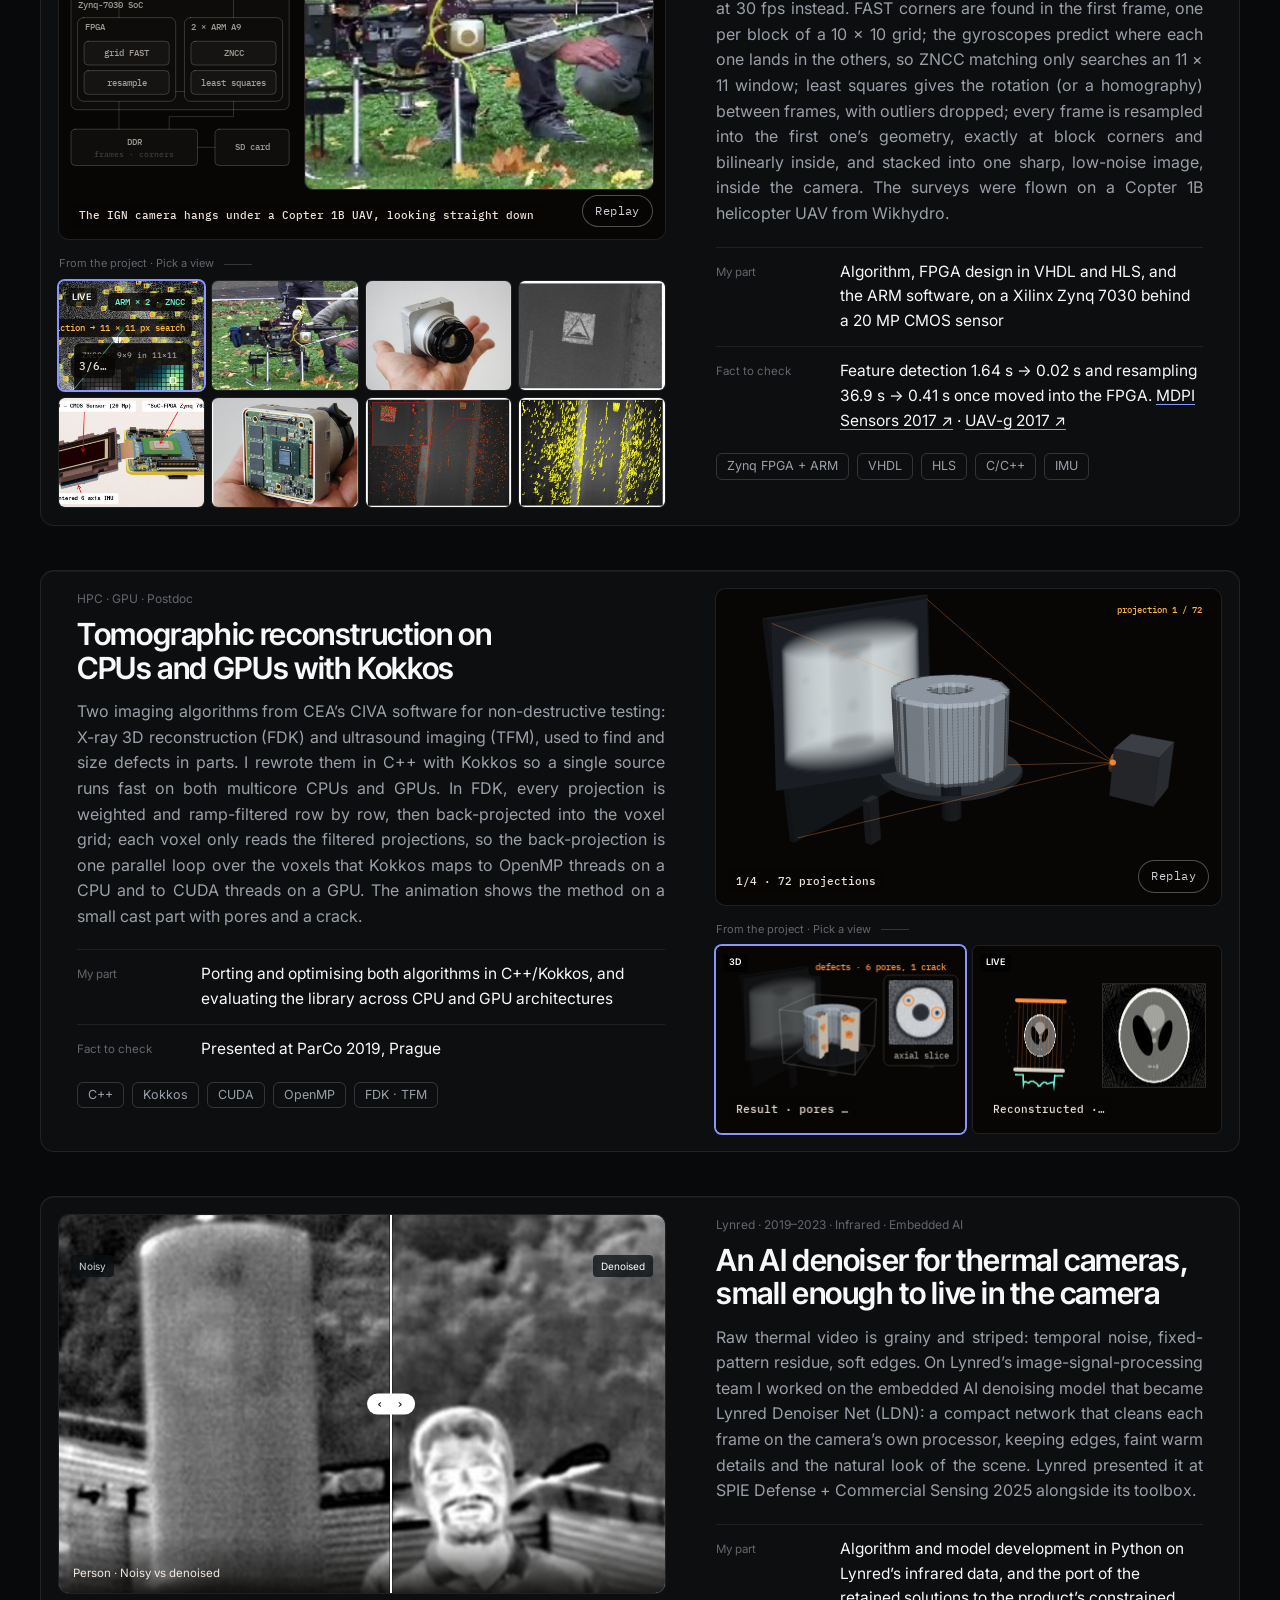
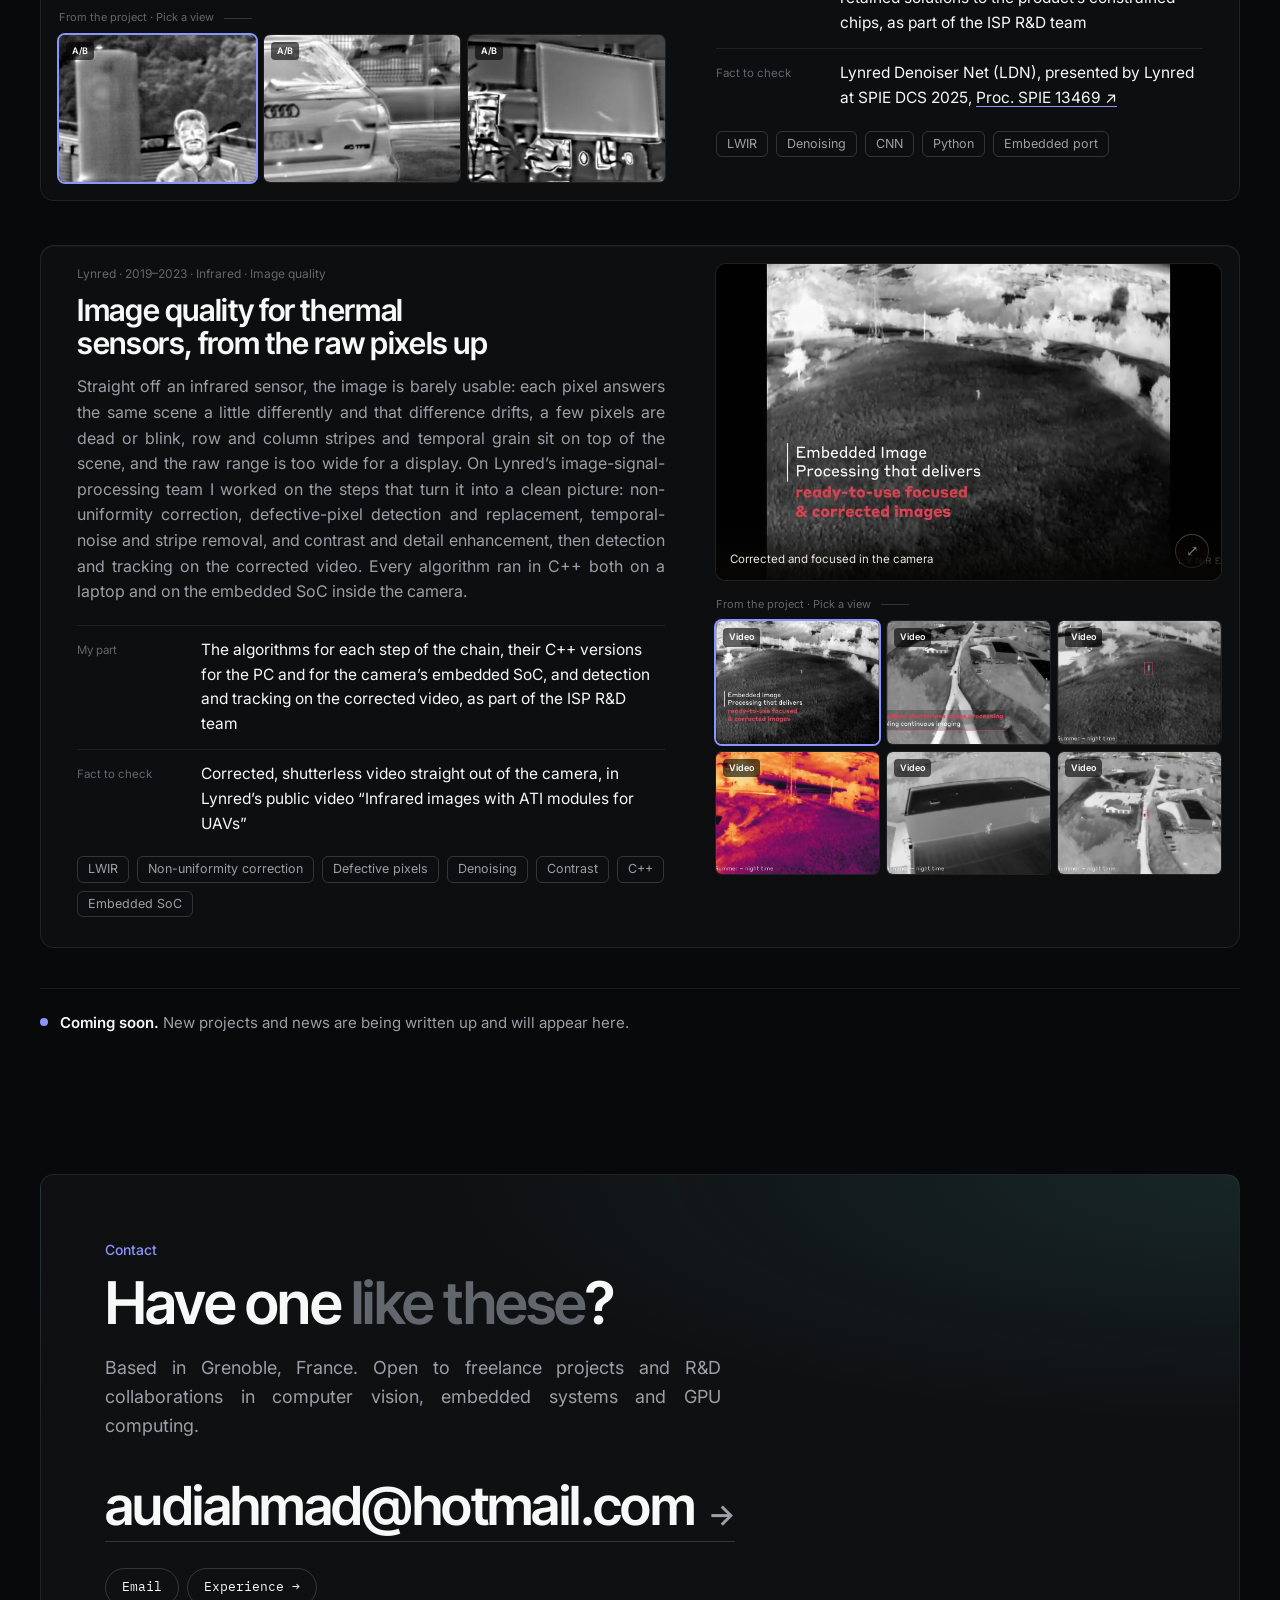
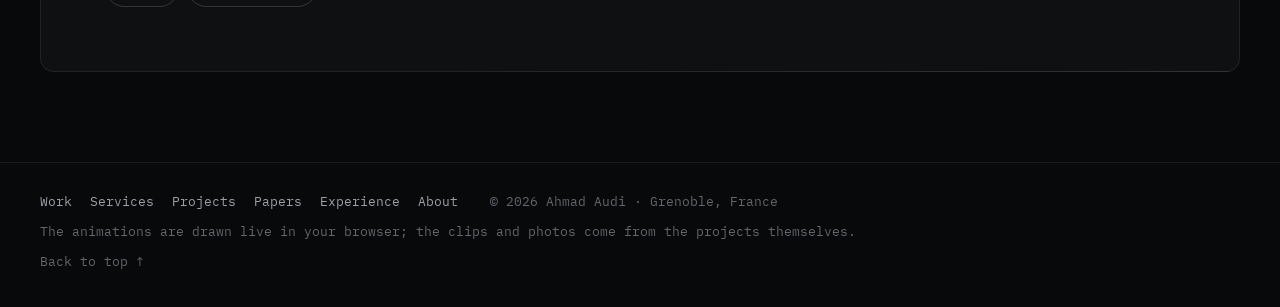
==== commit 3d42cb6a: "FPV drone tracking held back from the public site for now (kept locally, tools/held/fpv) Co-Authored" ====
--- a/projects.html
+++ b/projects.html
@@ -4,7 +4,7 @@
   <meta charset="utf-8">
   <meta name="viewport" content="width=device-width, initial-scale=1">
   <title>Projects — Ahmad Audi</title>
-  <meta name="description" content="All fifteen projects by Ahmad Audi: freelance computer vision work, the Oreyeon role, the Lynred years, the Ph.D. and the postdoc, each with what it does, my part and one fact to check.">
+  <meta name="description" content="All fourteen projects by Ahmad Audi: freelance computer vision work, the Oreyeon role, the Lynred years, the Ph.D. and the postdoc, each with what it does, my part and one fact to check.">
   <meta name="author" content="Ahmad Audi">
   <meta name="theme-color" content="#0b0f13">
 
@@ -23,8 +23,8 @@
   <link rel="preconnect" href="https://fonts.googleapis.com">
   <link rel="preconnect" href="https://fonts.gstatic.com" crossorigin>
   <link rel="stylesheet" href="https://fonts.googleapis.com/css2?family=Inter:wght@400..700&family=Inter+Tight:wght@500..700&family=IBM+Plex+Mono:wght@400;500;600&display=swap">
-  <link rel="stylesheet" href="styles.css?v=1794264539">
-  <link rel="stylesheet" href="styles-variants.css?v=1794264539">
+  <link rel="stylesheet" href="styles.css?v=1794592425">
+  <link rel="stylesheet" href="styles-variants.css?v=1794592425">
 
   <script>
     // Restore the visitor's light/dark choice before first paint, so there is no flash.
@@ -84,14 +84,14 @@
     <!-- All projects ------------------------------------------------------->
     <section class="section work page-work" id="work" aria-labelledby="workTitle">
       <div class="container">
-        <p class="label"><span class="label-n">15</span>Projects, in full</p>
+        <p class="label"><span class="label-n">14</span>Projects, in full</p>
         <div class="section-head">
-          <h1 class="section-title reveal wipe" id="workTitle">Fifteen <em>projects</em>, in full.</h1>
+          <h1 class="section-title reveal wipe" id="workTitle">Fourteen <em>projects</em>, in full.</h1>
           <a class="link-arrow reveal" href="index.html#work">Back to the selection <span aria-hidden="true">→</span></a>
         </div>
-        <p class="section-lede reveal">Fifteen samples from more than 80 projects. Each one says what it does, what my part was, and one fact you can check. The write-ups do not say which client each project was for; the photos and results come from the projects themselves. Where a photo cannot show the mechanism, a 3D view or a small simulation drawn live in your browser stands in. Click a thumbnail to switch the view; click the image to see it full size.</p>
+        <p class="section-lede reveal">Fourteen samples from more than 80 projects. Each one says what it does, what my part was, and one fact you can check. The write-ups do not say which client each project was for; the photos and results come from the projects themselves. Where a photo cannot show the mechanism, a 3D view or a small simulation drawn live in your browser stands in. Click a thumbnail to switch the view; click the image to see it full size.</p>
         <ul class="jump reveal" aria-label="Jump to a project">
-          <li><a href="#p1">01 Sense</a></li><li><a href="#p2">02 Track</a></li><li><a href="#p3">03 Batch</a></li><li><a href="#p4">04 Detect</a></li><li><a href="#p5">05 Sharpen</a></li><li><a href="#p6">06 Map</a></li><li><a href="#p7">07 Pick</a></li><li><a href="#p8">08 Measure</a></li><li><a href="#p9">09 Inspect</a></li><li><a href="#p10">10 Monitor</a></li><li><a href="#p11">11 Count</a></li><li><a href="#p12">12 Stack</a></li><li><a href="#p13">13 Reconstruct</a></li><li><a href="#p14">14 Denoise</a></li><li><a href="#p15">15 Correct</a></li>
+          <li><a href="#p1">01 Sense</a></li><li><a href="#p3">02 Batch</a></li><li><a href="#p4">03 Detect</a></li><li><a href="#p5">04 Sharpen</a></li><li><a href="#p6">05 Map</a></li><li><a href="#p7">06 Pick</a></li><li><a href="#p8">07 Measure</a></li><li><a href="#p9">08 Inspect</a></li><li><a href="#p10">09 Monitor</a></li><li><a href="#p11">10 Count</a></li><li><a href="#p12">11 Stack</a></li><li><a href="#p13">12 Reconstruct</a></li><li><a href="#p14">13 Denoise</a></li><li><a href="#p15">14 Correct</a></li>
         </ul>
         <div class="projects" data-stagger>
           <article class="project reveal" id="p1" aria-labelledby="p1Title">
@@ -135,37 +135,6 @@
                 <div><dt>Photos</dt><dd>Oreyeon</dd></div>
               </dl>
               <ul class="chips chips-sm"><li>Python · Matlab</li><li>C/C++</li><li>CUDA · TensorRT</li><li>Sensor fusion</li><li>Calibration</li><li>Edge SoC</li></ul>
-            </div>
-          </article>
-
-          <article class="project reveal" id="p2" aria-labelledby="p2Title">
-            <div class="project-media slides" data-kind="img">
-              <figure class="slide is-active" data-kind="video" data-short="Test flight · Live tracking" data-cap="A real test flight seen through the drone’s own FPV camera, with the tracking module running live: the green box holds a small ground target through the turn over the fields. The module’s own readout during the flight: 29.9 fps true cadence, 96 % of frames kept."><video src="assets/video/fpv-flight.mp4" poster="assets/img/projects/fpv-flight-poster.jpg" muted loop playsinline preload="metadata" aria-label="Video from a drone camera flying over green fields and a lake, a small green tracking box on a ground target"></video></figure>
-              <figure class="slide" data-kind="video" data-short="Benchmark · DTB70 Car6, frozen lake" data-cap="The evaluation tool on DTB70 Car6, a public drone benchmark: yellow is the tracker, white is the ground truth. The readout prints the live frame rate (29.6 fps), the IoU per frame and the success rate so far; sequence AUC 0.73."><video src="assets/video/fpv-dtb70-car6.mp4" poster="assets/img/projects/fpv-dtb70-car6-poster.jpg" muted loop playsinline preload="metadata" aria-label="Video: a car driving on a frozen lake seen from a drone, a yellow tracking box around it and evaluation text at the top"></video></figure>
-              <figure class="slide" data-kind="video" data-short="UAV123 · A boat a few pixels wide" data-cap="The hard regime: a boat a few pixels wide beside a lighthouse, tracked from one operator box with the detector switched off. 480 of 481 frames held at 30 fps."><video src="assets/video/fpv-uav123-boat.mp4" poster="assets/img/projects/fpv-uav123-boat-poster.jpg" muted loop playsinline preload="metadata" aria-label="Video: aerial view of a bay with a lighthouse and marina, a tiny magenta tracking box on a boat"></video></figure>
-              <figure class="slide" data-kind="video" data-fit="contain" data-short="UAV123 · Tracking another drone" data-cap="Tracking a flying drone against sky and beach from a single box, detector off: 132 of 133 frames held at 30 fps."><video src="assets/video/fpv-uav123-uav.mp4" poster="assets/img/projects/fpv-uav123-uav-poster.jpg" muted loop playsinline preload="metadata" aria-label="Video: a beach seen from a low camera, a small magenta tracking box on a drone in the sky"></video></figure>
-              <span class="media-tag" aria-hidden="true">02 · Track</span>
-              <button class="media-open" type="button" aria-label="Open the image full size">⤢</button>
-              <div class="slide-cap" aria-hidden="true"></div>
-            </div>
-            <div class="project-extra">
-              <p class="extra-label">From the project · Pick a view</p>
-              <ul class="shots shots-4">
-                <li><button class="shot" type="button" data-slide="0" aria-pressed="true" aria-label="Show: Test flight · Live tracking"><img src="assets/img/projects/fpv-flight-thumb.jpg" alt="" loading="lazy" width="560" height="420"><span class="shot-badge" aria-hidden="true">Video</span><span class="shot-cap">Test flight · Live tracking</span></button></li>
-                <li><button class="shot" type="button" data-slide="1" aria-pressed="false" aria-label="Show: Benchmark · DTB70 Car6, frozen lake"><img src="assets/img/projects/fpv-dtb70-car6-thumb.jpg" alt="" loading="lazy" width="560" height="420"><span class="shot-badge" aria-hidden="true">Video</span><span class="shot-cap">Benchmark · DTB70 Car6, frozen lake</span></button></li>
-                <li><button class="shot" type="button" data-slide="2" aria-pressed="false" aria-label="Show: UAV123 · A boat a few pixels wide"><img src="assets/img/projects/fpv-uav123-boat-thumb.jpg" alt="" loading="lazy" width="560" height="420"><span class="shot-badge" aria-hidden="true">Video</span><span class="shot-cap">UAV123 · A boat a few pixels wide</span></button></li>
-                <li><button class="shot" type="button" data-slide="3" aria-pressed="false" aria-label="Show: UAV123 · Tracking another drone"><img src="assets/img/projects/fpv-uav123-uav-thumb.jpg" alt="" loading="lazy" width="560" height="420"><span class="shot-badge" aria-hidden="true">Video</span><span class="shot-cap">UAV123 · Tracking another drone</span></button></li>
-              </ul>
-            </div>
-            <div class="project-body">
-              <p class="project-tags">Freelance · Embedded AI · Drones</p>
-              <h3 id="p2Title">Real-time visual tracking on a Jetson for FPV drones</h3>
-              <p>The operator picks one target in the video and the drone keeps it locked while both move. A state-of-the-art tracking model was adapted and optimised for NVIDIA Jetson, with a live-streaming path that holds a true 30 fps with low latency between camera and screen.</p>
-              <dl class="project-facts">
-                <div><dt>My part</dt><dd>Model selection and evaluation on the UAV123, UAV123L and DTB70 benchmarks, the Jetson optimisation, and the 30 fps streaming architecture</dd></div>
-                <div><dt>Fact to check</dt><dd>Up to 30 fps at 1280×740 on a Jetson Orin Nano Super</dd></div>
-              </dl>
-              <ul class="chips chips-sm"><li>Jetson Orin</li><li>TensorRT</li><li>C++</li><li>Python</li><li>UAV123</li></ul>
             </div>
           </article>
 
@@ -637,13 +606,13 @@
     <button class="lb-btn lb-next" type="button" aria-label="Next image">›</button>
   </dialog>
 
-  <script src="js/main.js?v=1794264539"></script>
-  <script src="js/titles.js?v=1794264539"></script>
-  <script src="js/ambient.js?v=1794264539"></script>
-  <script src="js/work.js?v=1794264539"></script>
-  <script src="js/sims.js?v=1794264539"></script>
-  <script src="js/previews.js?v=1794264539"></script>
-  <script src="js/slides.js?v=1794264539"></script>
-  <script src="js/compare.js?v=1794264539"></script>
+  <script src="js/main.js?v=1794592425"></script>
+  <script src="js/titles.js?v=1794592425"></script>
+  <script src="js/ambient.js?v=1794592425"></script>
+  <script src="js/work.js?v=1794592425"></script>
+  <script src="js/sims.js?v=1794592425"></script>
+  <script src="js/previews.js?v=1794592425"></script>
+  <script src="js/slides.js?v=1794592425"></script>
+  <script src="js/compare.js?v=1794592425"></script>
 </body>
 </html>
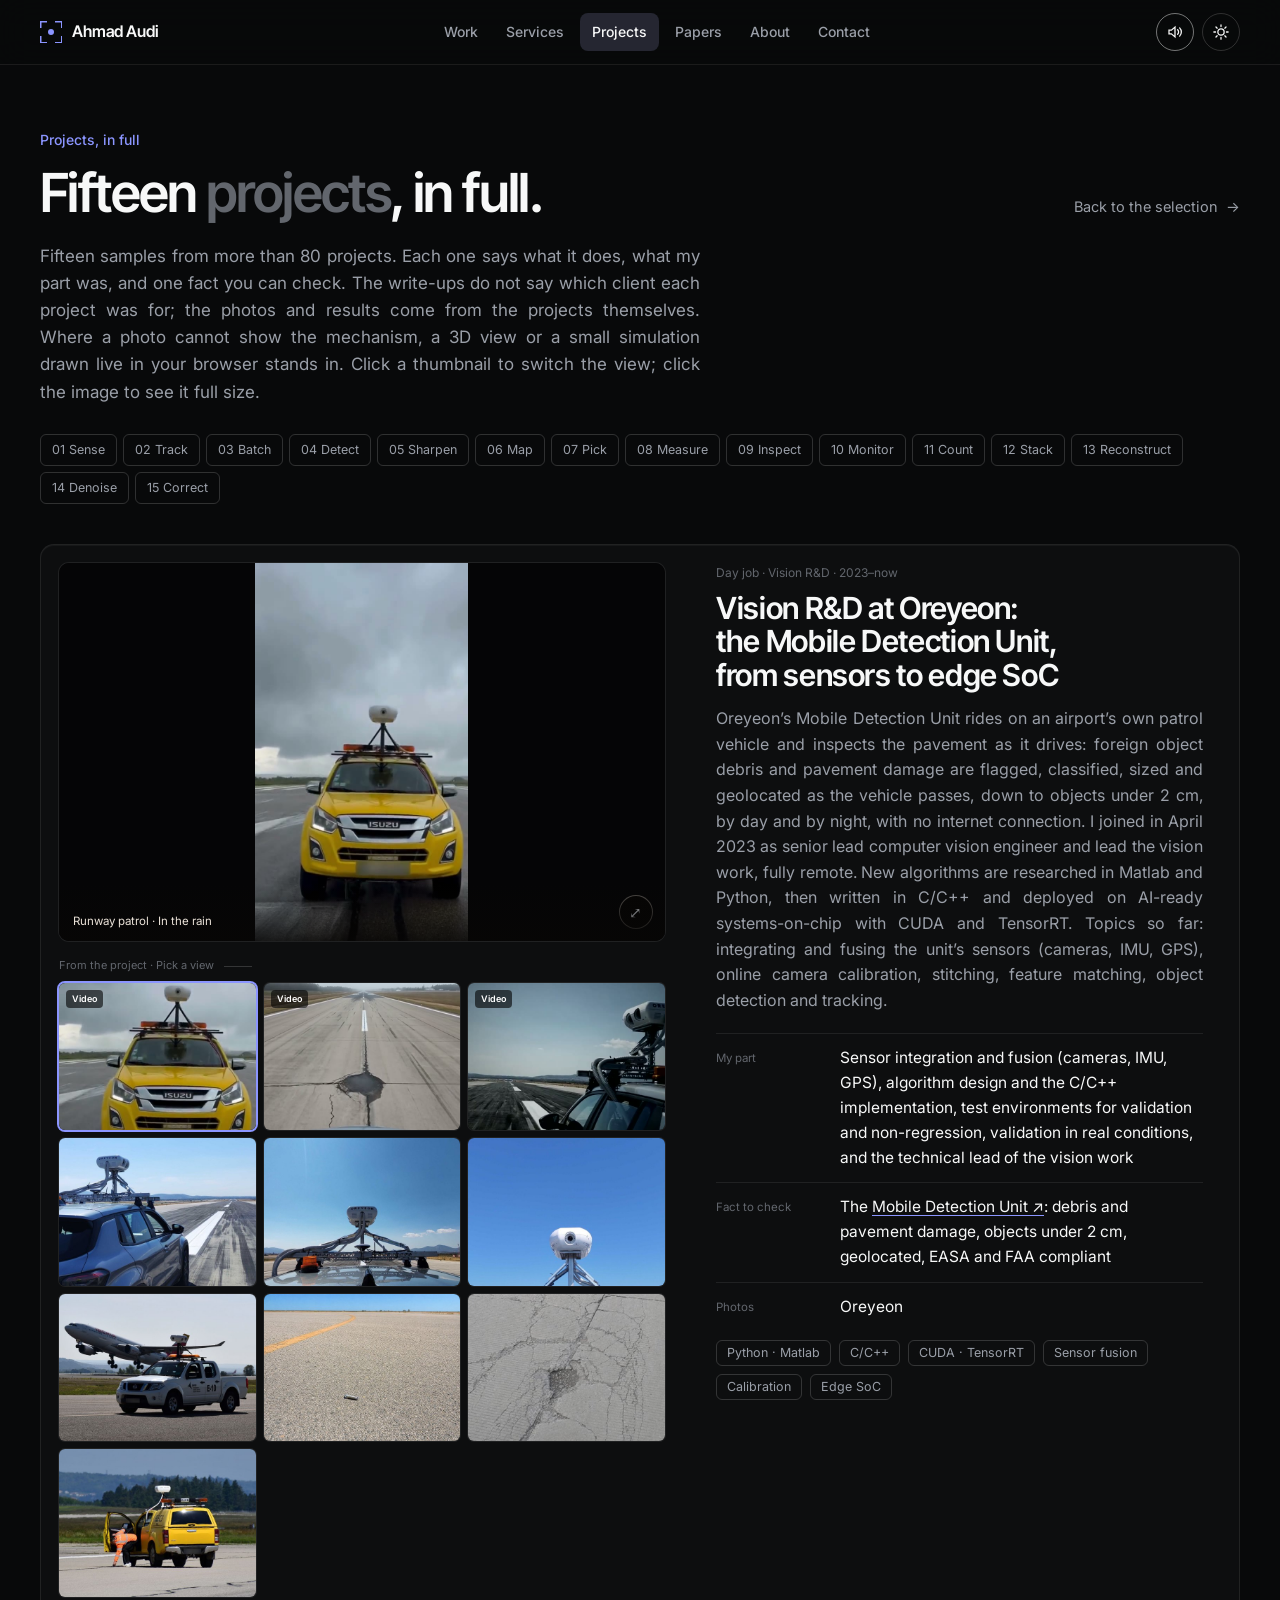
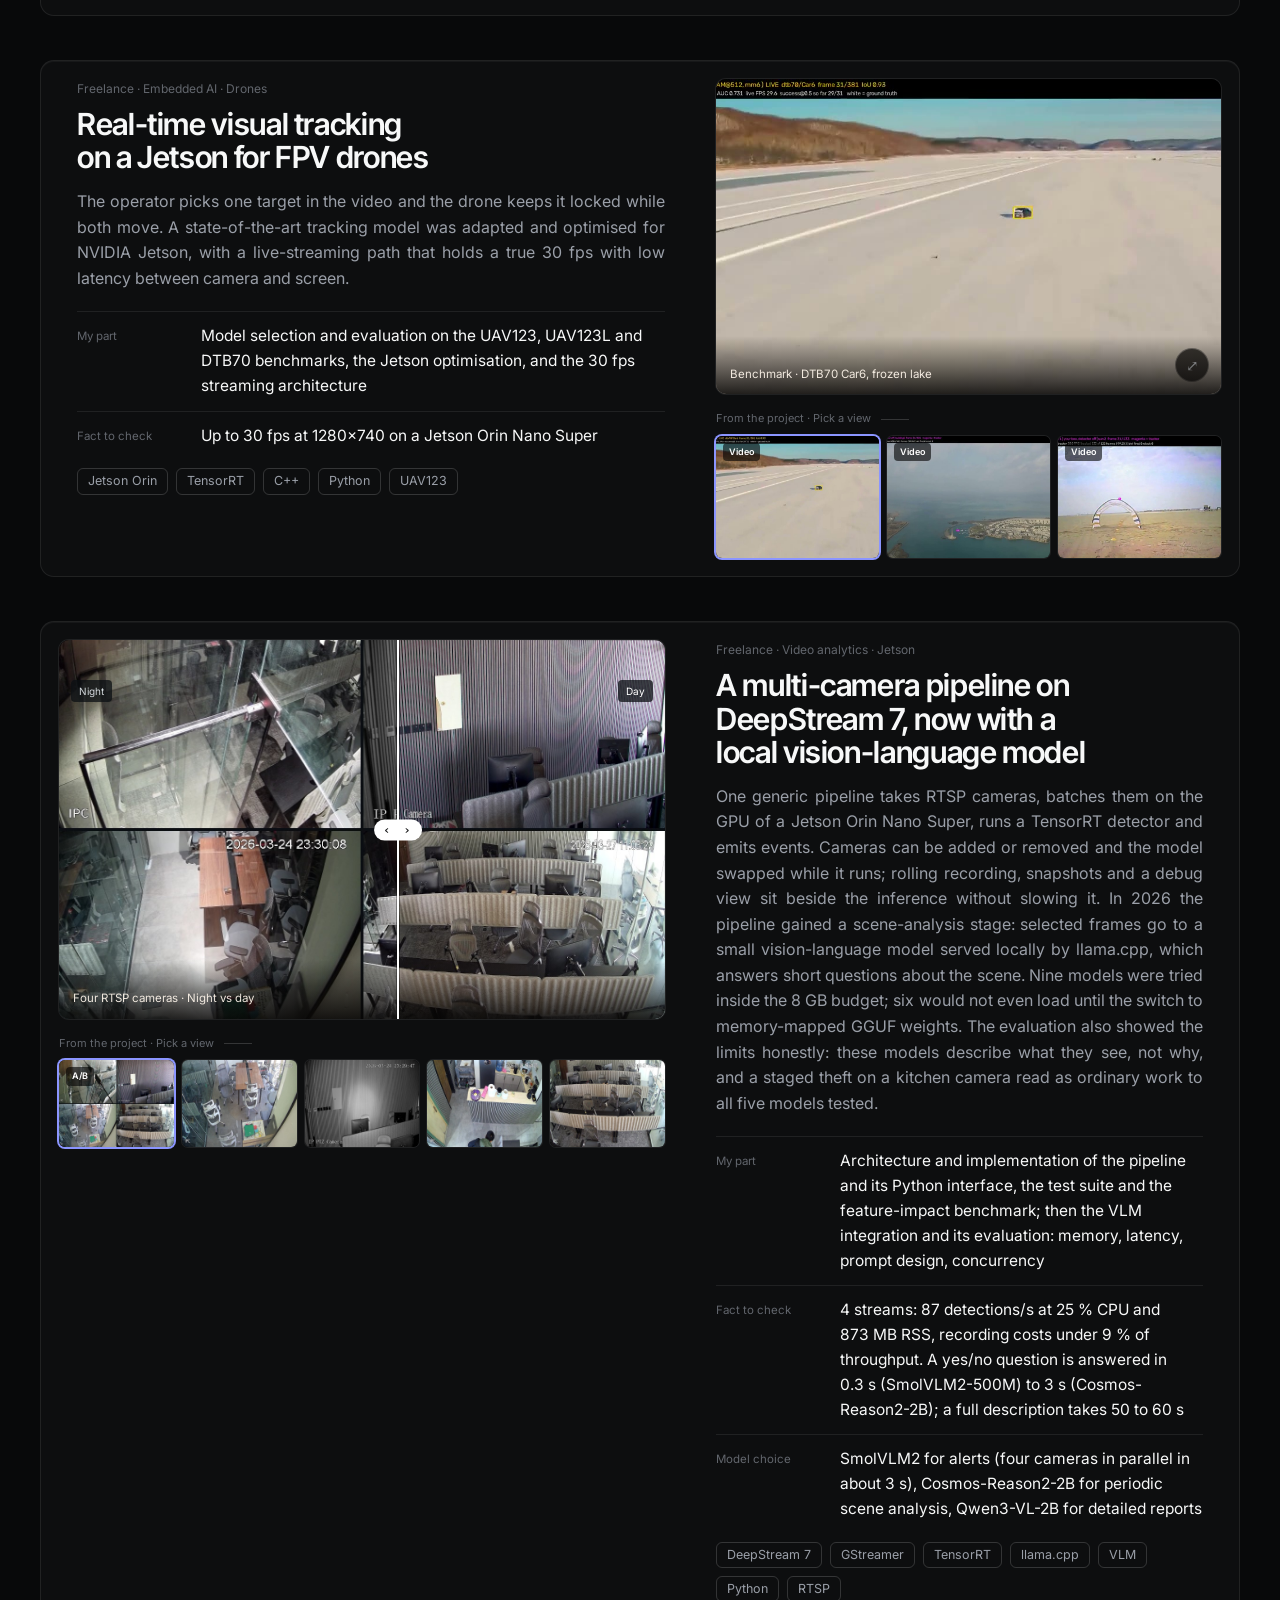
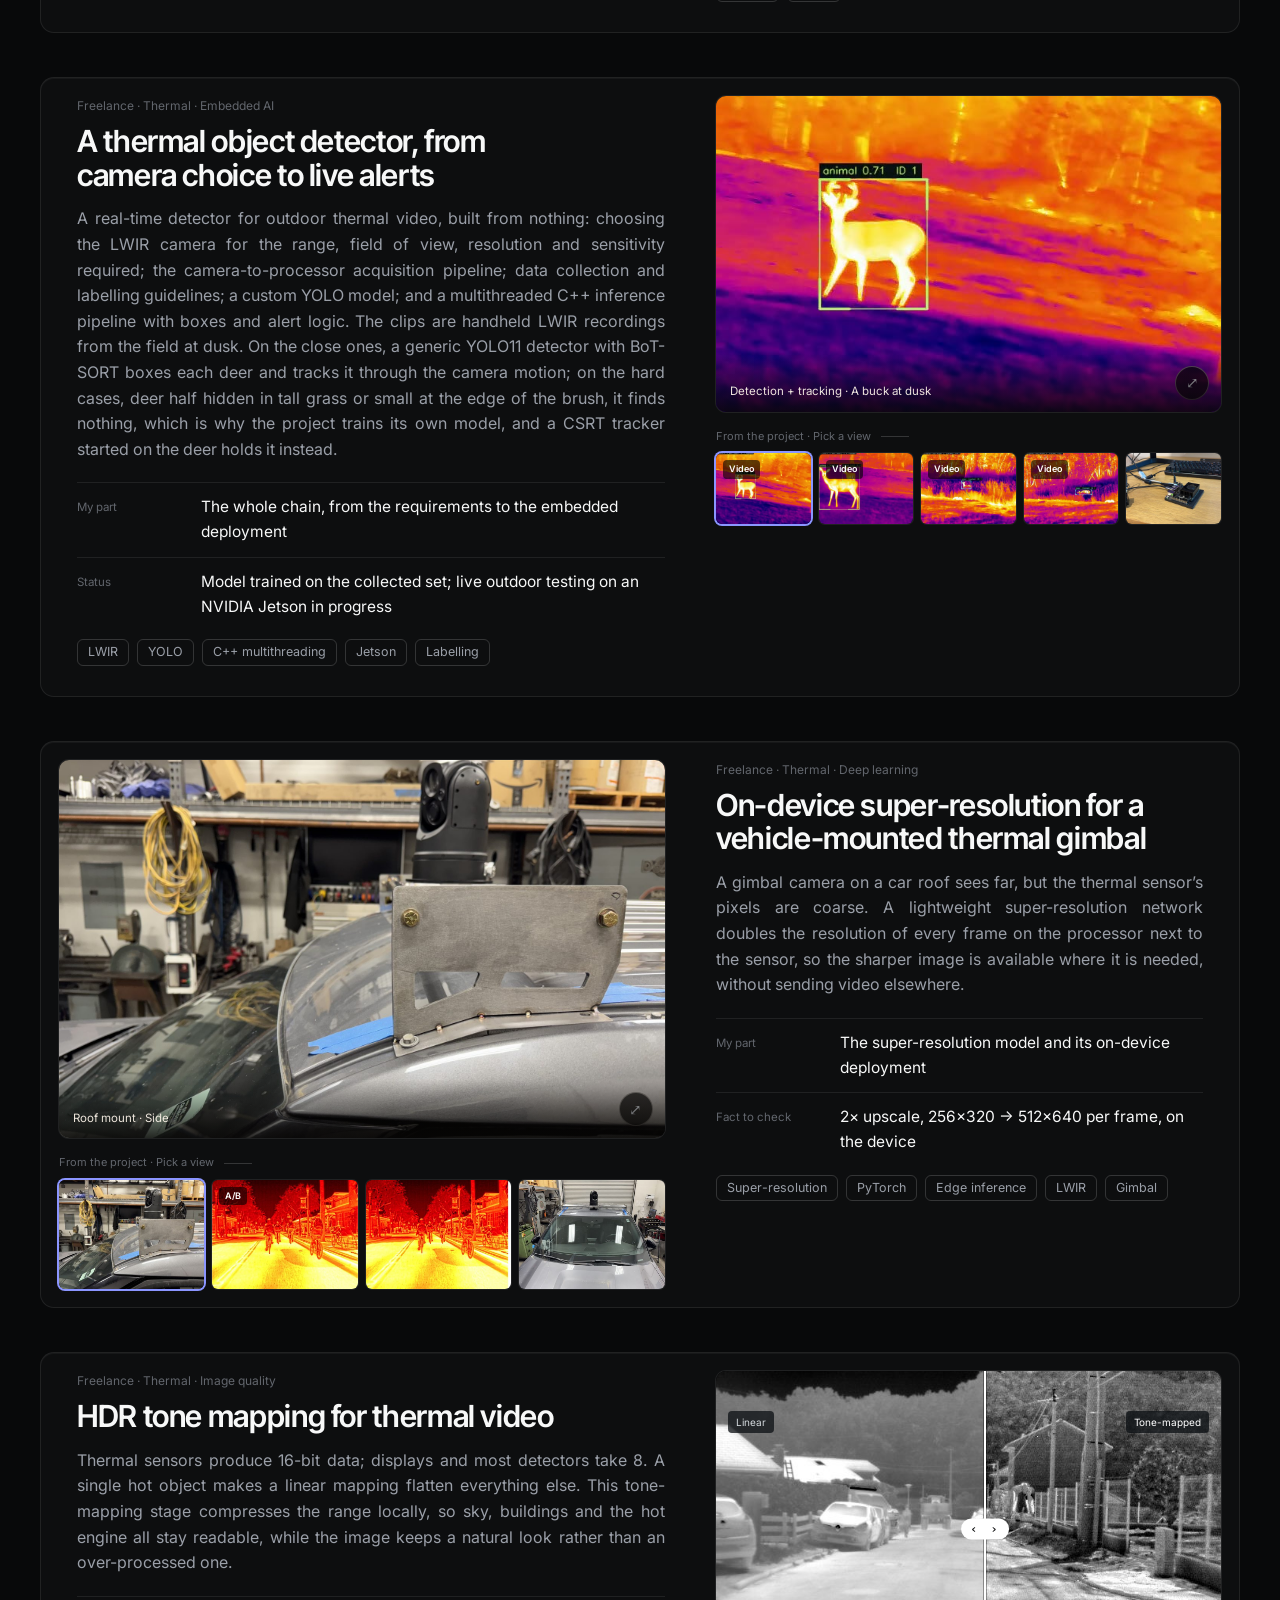
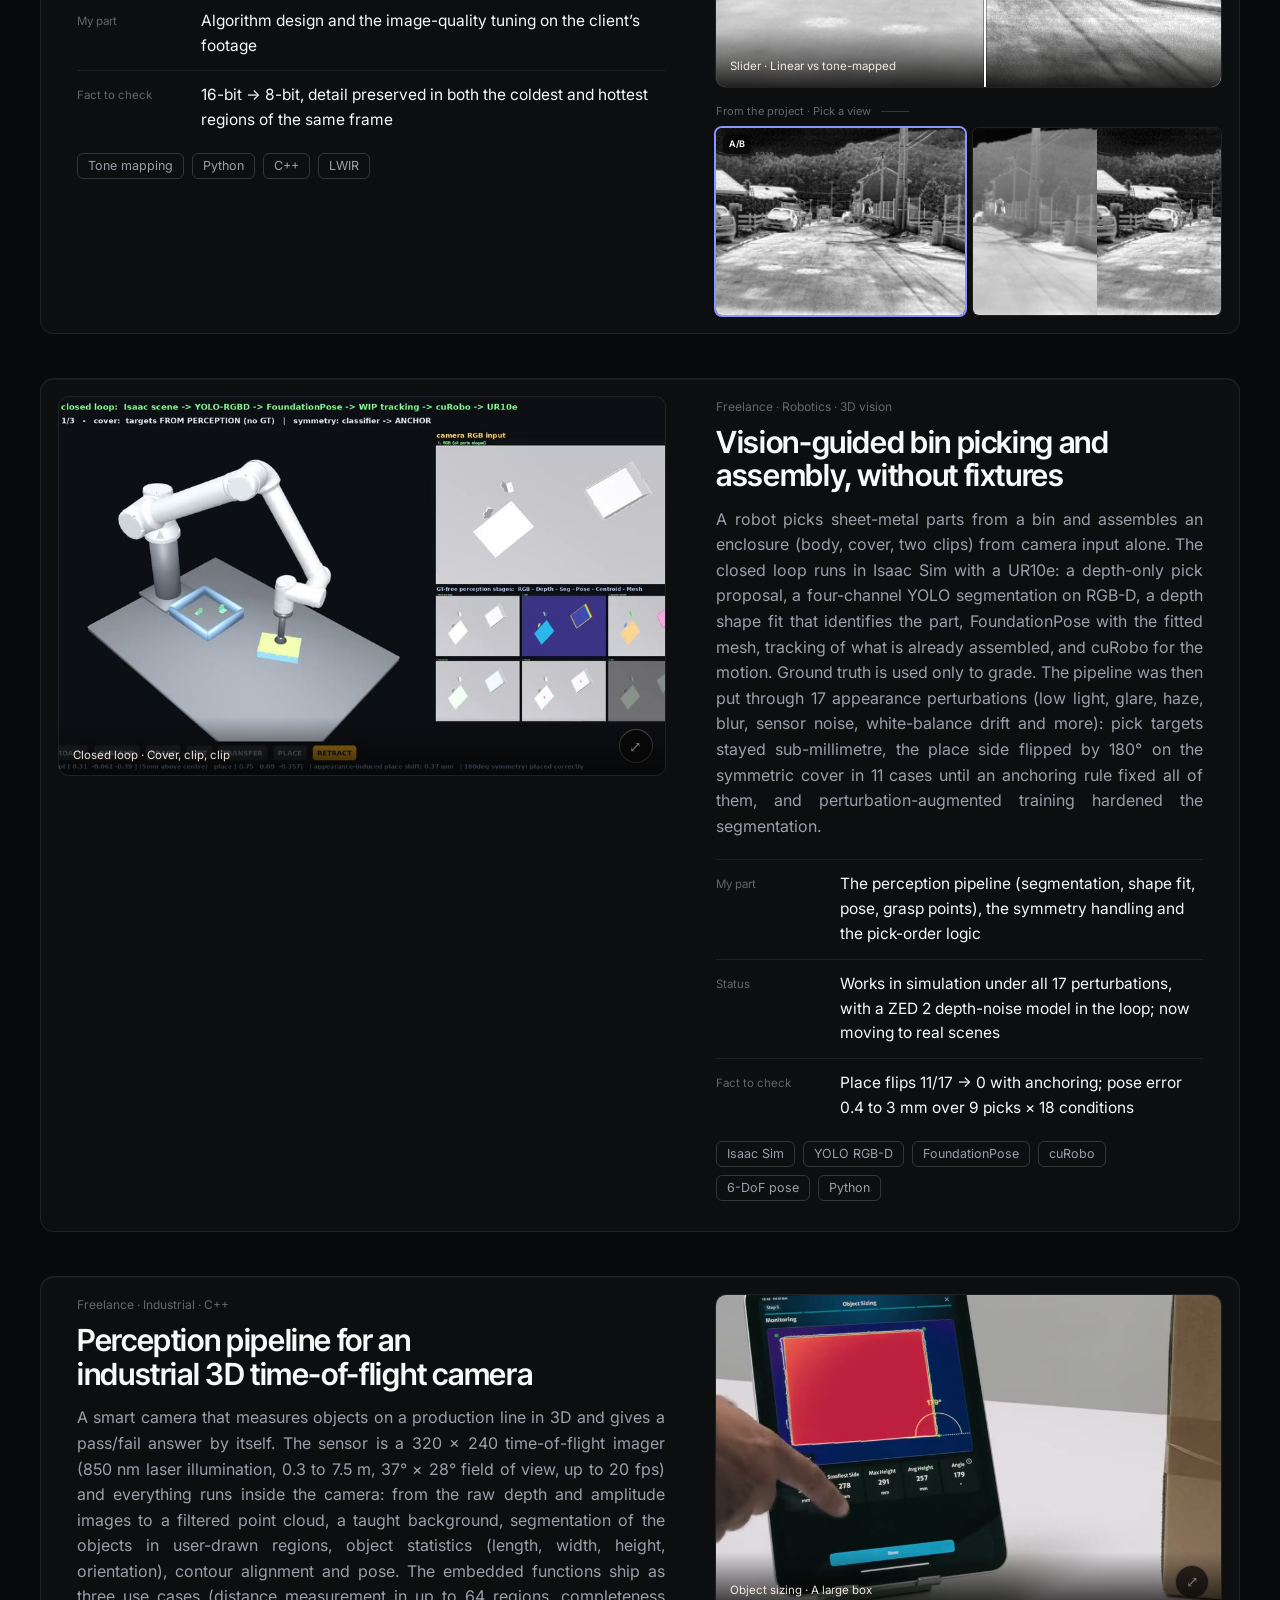
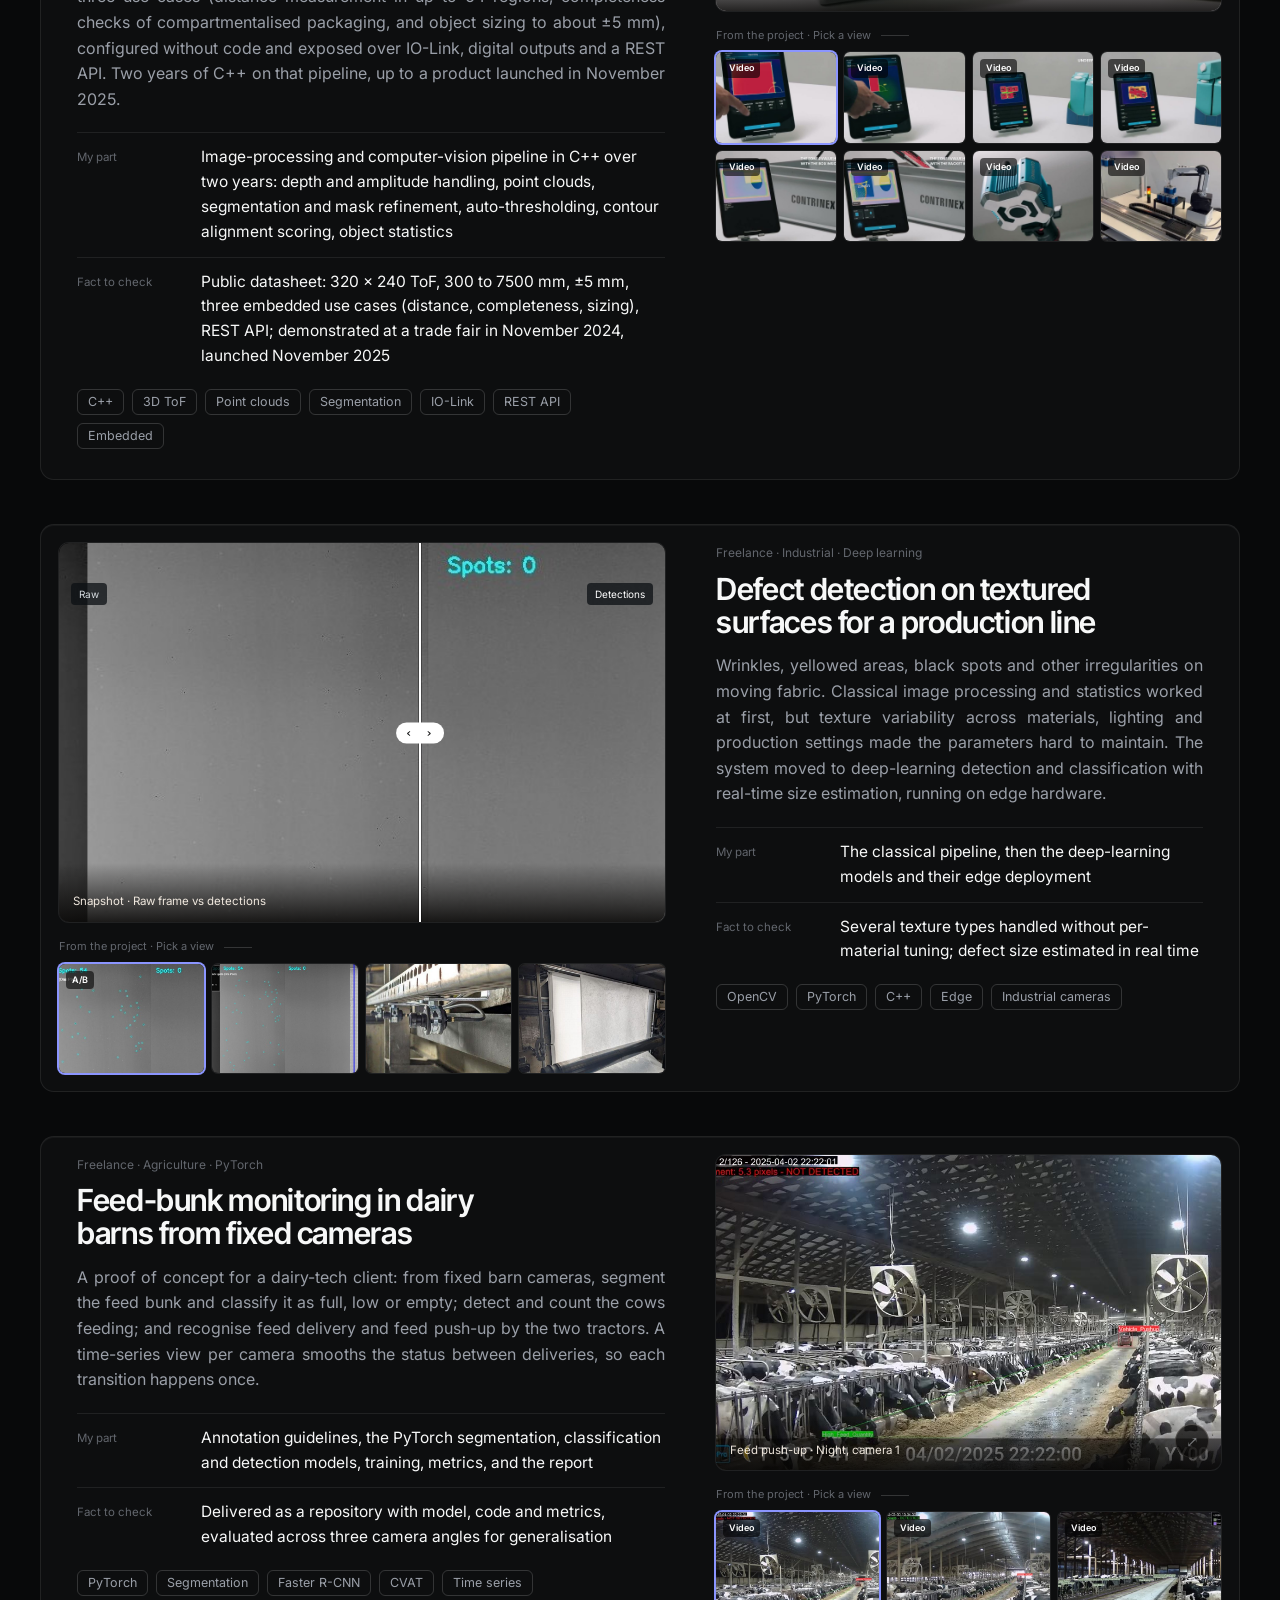
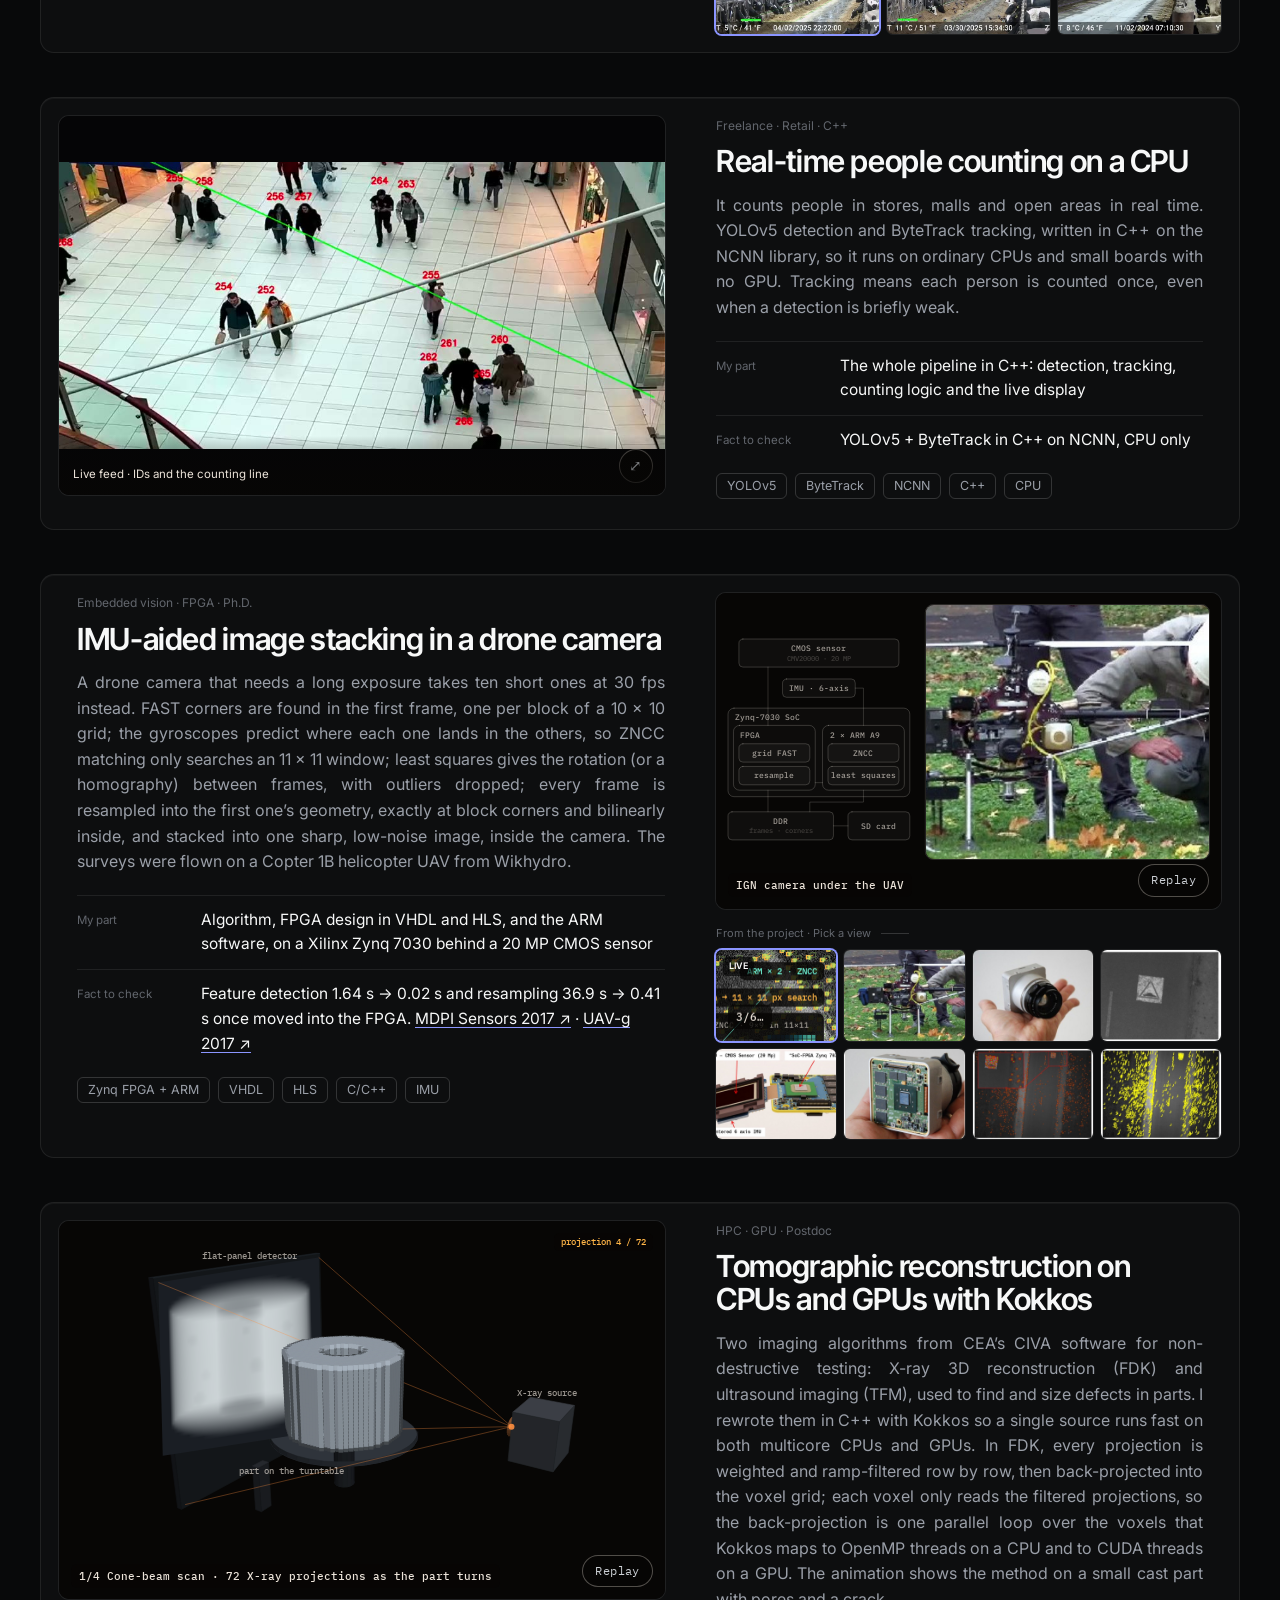
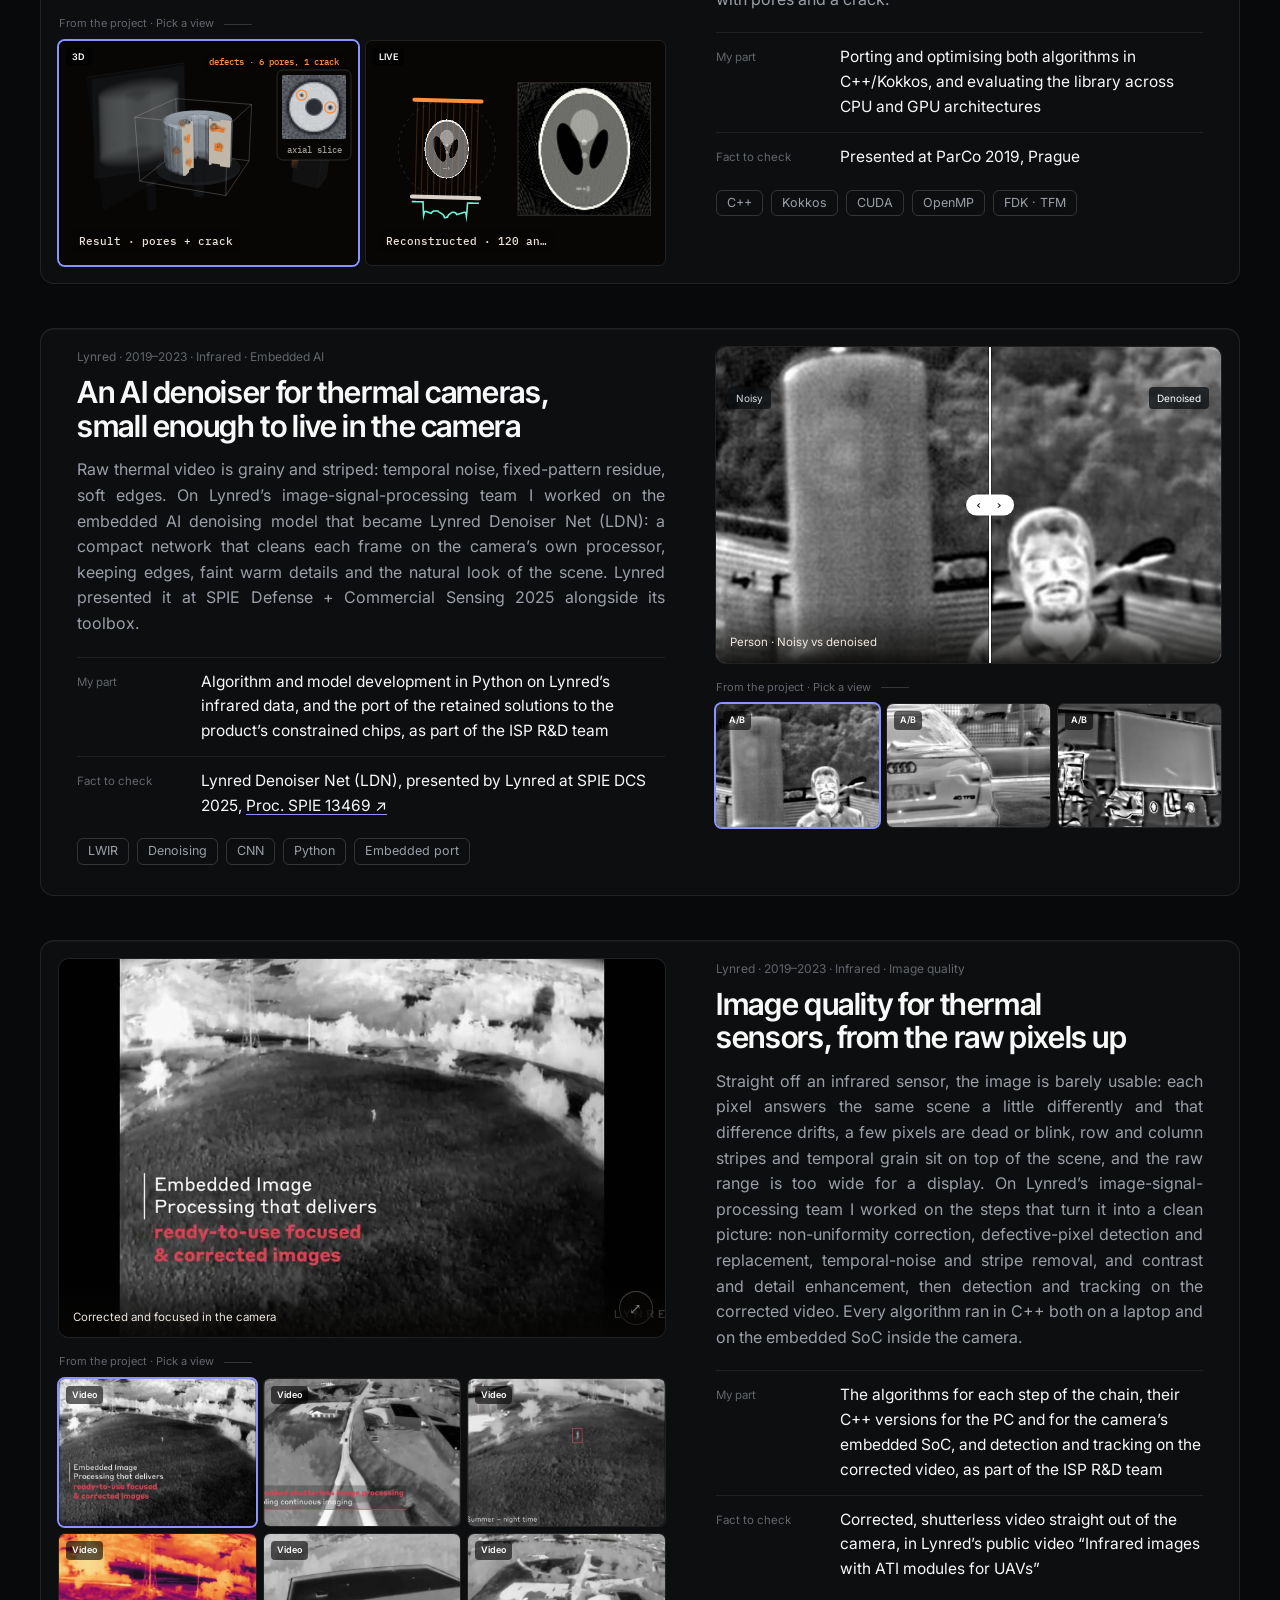
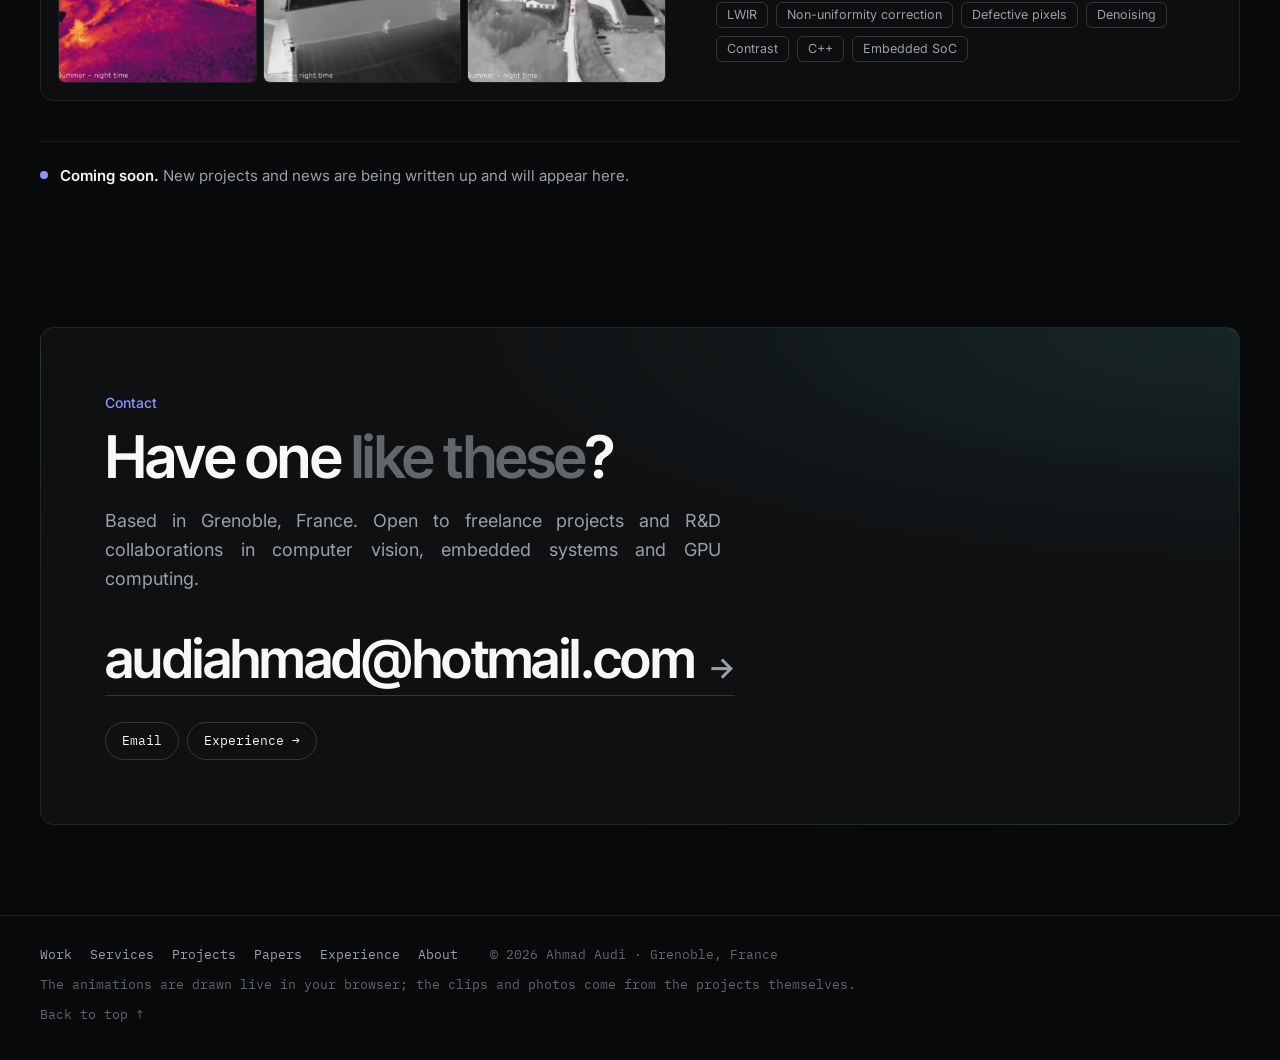
==== commit 0d489425: "FPV project back online with its benchmark clips; the real test-flight clip is removed from the site" ====
--- a/projects.html
+++ b/projects.html
@@ -4,7 +4,7 @@
   <meta charset="utf-8">
   <meta name="viewport" content="width=device-width, initial-scale=1">
   <title>Projects — Ahmad Audi</title>
-  <meta name="description" content="All fourteen projects by Ahmad Audi: freelance computer vision work, the Oreyeon role, the Lynred years, the Ph.D. and the postdoc, each with what it does, my part and one fact to check.">
+  <meta name="description" content="All fifteen projects by Ahmad Audi: freelance computer vision work, the Oreyeon role, the Lynred years, the Ph.D. and the postdoc, each with what it does, my part and one fact to check.">
   <meta name="author" content="Ahmad Audi">
   <meta name="theme-color" content="#0b0f13">
 
@@ -23,8 +23,8 @@
   <link rel="preconnect" href="https://fonts.googleapis.com">
   <link rel="preconnect" href="https://fonts.gstatic.com" crossorigin>
   <link rel="stylesheet" href="https://fonts.googleapis.com/css2?family=Inter:wght@400..700&family=Inter+Tight:wght@500..700&family=IBM+Plex+Mono:wght@400;500;600&display=swap">
-  <link rel="stylesheet" href="styles.css?v=1794592425">
-  <link rel="stylesheet" href="styles-variants.css?v=1794592425">
+  <link rel="stylesheet" href="styles.css?v=1794603171">
+  <link rel="stylesheet" href="styles-variants.css?v=1794603171">
 
   <script>
     // Restore the visitor's light/dark choice before first paint, so there is no flash.
@@ -84,14 +84,14 @@
     <!-- All projects ------------------------------------------------------->
     <section class="section work page-work" id="work" aria-labelledby="workTitle">
       <div class="container">
-        <p class="label"><span class="label-n">14</span>Projects, in full</p>
+        <p class="label"><span class="label-n">15</span>Projects, in full</p>
         <div class="section-head">
-          <h1 class="section-title reveal wipe" id="workTitle">Fourteen <em>projects</em>, in full.</h1>
+          <h1 class="section-title reveal wipe" id="workTitle">Fifteen <em>projects</em>, in full.</h1>
           <a class="link-arrow reveal" href="index.html#work">Back to the selection <span aria-hidden="true">→</span></a>
         </div>
-        <p class="section-lede reveal">Fourteen samples from more than 80 projects. Each one says what it does, what my part was, and one fact you can check. The write-ups do not say which client each project was for; the photos and results come from the projects themselves. Where a photo cannot show the mechanism, a 3D view or a small simulation drawn live in your browser stands in. Click a thumbnail to switch the view; click the image to see it full size.</p>
+        <p class="section-lede reveal">Fifteen samples from more than 80 projects. Each one says what it does, what my part was, and one fact you can check. The write-ups do not say which client each project was for; the photos and results come from the projects themselves. Where a photo cannot show the mechanism, a 3D view or a small simulation drawn live in your browser stands in. Click a thumbnail to switch the view; click the image to see it full size.</p>
         <ul class="jump reveal" aria-label="Jump to a project">
-          <li><a href="#p1">01 Sense</a></li><li><a href="#p3">02 Batch</a></li><li><a href="#p4">03 Detect</a></li><li><a href="#p5">04 Sharpen</a></li><li><a href="#p6">05 Map</a></li><li><a href="#p7">06 Pick</a></li><li><a href="#p8">07 Measure</a></li><li><a href="#p9">08 Inspect</a></li><li><a href="#p10">09 Monitor</a></li><li><a href="#p11">10 Count</a></li><li><a href="#p12">11 Stack</a></li><li><a href="#p13">12 Reconstruct</a></li><li><a href="#p14">13 Denoise</a></li><li><a href="#p15">14 Correct</a></li>
+          <li><a href="#p1">01 Sense</a></li><li><a href="#p2">02 Track</a></li><li><a href="#p3">03 Batch</a></li><li><a href="#p4">04 Detect</a></li><li><a href="#p5">05 Sharpen</a></li><li><a href="#p6">06 Map</a></li><li><a href="#p7">07 Pick</a></li><li><a href="#p8">08 Measure</a></li><li><a href="#p9">09 Inspect</a></li><li><a href="#p10">10 Monitor</a></li><li><a href="#p11">11 Count</a></li><li><a href="#p12">12 Stack</a></li><li><a href="#p13">13 Reconstruct</a></li><li><a href="#p14">14 Denoise</a></li><li><a href="#p15">15 Correct</a></li>
         </ul>
         <div class="projects" data-stagger>
           <article class="project reveal" id="p1" aria-labelledby="p1Title">
@@ -135,6 +135,35 @@
                 <div><dt>Photos</dt><dd>Oreyeon</dd></div>
               </dl>
               <ul class="chips chips-sm"><li>Python · Matlab</li><li>C/C++</li><li>CUDA · TensorRT</li><li>Sensor fusion</li><li>Calibration</li><li>Edge SoC</li></ul>
+            </div>
+          </article>
+
+          <article class="project reveal" id="p2" aria-labelledby="p2Title">
+            <div class="project-media slides" data-kind="img">
+              <figure class="slide is-active" data-kind="video" data-short="Benchmark · DTB70 Car6, frozen lake" data-cap="The evaluation tool on DTB70 Car6, a public drone benchmark: yellow is the tracker, white is the ground truth. The readout prints the live frame rate (29.6 fps), the IoU per frame and the success rate so far; sequence AUC 0.73."><video src="assets/video/fpv-dtb70-car6.mp4" poster="assets/img/projects/fpv-dtb70-car6-poster.jpg" muted loop playsinline preload="metadata" aria-label="Video: a car driving on a frozen lake seen from a drone, a yellow tracking box around it and evaluation text at the top"></video></figure>
+              <figure class="slide" data-kind="video" data-short="UAV123 · A boat a few pixels wide" data-cap="The hard regime: a boat a few pixels wide beside a lighthouse, tracked from one operator box with the detector switched off. 480 of 481 frames held at 30 fps."><video src="assets/video/fpv-uav123-boat.mp4" poster="assets/img/projects/fpv-uav123-boat-poster.jpg" muted loop playsinline preload="metadata" aria-label="Video: aerial view of a bay with a lighthouse and marina, a tiny magenta tracking box on a boat"></video></figure>
+              <figure class="slide" data-kind="video" data-fit="contain" data-short="UAV123 · Tracking another drone" data-cap="Tracking a flying drone against sky and beach from a single box, detector off: 132 of 133 frames held at 30 fps."><video src="assets/video/fpv-uav123-uav.mp4" poster="assets/img/projects/fpv-uav123-uav-poster.jpg" muted loop playsinline preload="metadata" aria-label="Video: a beach seen from a low camera, a small magenta tracking box on a drone in the sky"></video></figure>
+              <span class="media-tag" aria-hidden="true">02 · Track</span>
+              <button class="media-open" type="button" aria-label="Open the image full size">⤢</button>
+              <div class="slide-cap" aria-hidden="true"></div>
+            </div>
+            <div class="project-extra">
+              <p class="extra-label">From the project · Pick a view</p>
+              <ul class="shots">
+                <li><button class="shot" type="button" data-slide="0" aria-pressed="true" aria-label="Show: Benchmark · DTB70 Car6, frozen lake"><img src="assets/img/projects/fpv-dtb70-car6-thumb.jpg" alt="" loading="lazy" width="560" height="420"><span class="shot-badge" aria-hidden="true">Video</span><span class="shot-cap">Benchmark · DTB70 Car6, frozen lake</span></button></li>
+                <li><button class="shot" type="button" data-slide="1" aria-pressed="false" aria-label="Show: UAV123 · A boat a few pixels wide"><img src="assets/img/projects/fpv-uav123-boat-thumb.jpg" alt="" loading="lazy" width="560" height="420"><span class="shot-badge" aria-hidden="true">Video</span><span class="shot-cap">UAV123 · A boat a few pixels wide</span></button></li>
+                <li><button class="shot" type="button" data-slide="2" aria-pressed="false" aria-label="Show: UAV123 · Tracking another drone"><img src="assets/img/projects/fpv-uav123-uav-thumb.jpg" alt="" loading="lazy" width="560" height="420"><span class="shot-badge" aria-hidden="true">Video</span><span class="shot-cap">UAV123 · Tracking another drone</span></button></li>
+              </ul>
+            </div>
+            <div class="project-body">
+              <p class="project-tags">Freelance · Embedded AI · Drones</p>
+              <h3 id="p2Title">Real-time visual tracking on a Jetson for FPV drones</h3>
+              <p>The operator picks one target in the video and the drone keeps it locked while both move. A state-of-the-art tracking model was adapted and optimised for NVIDIA Jetson, with a live-streaming path that holds a true 30 fps with low latency between camera and screen.</p>
+              <dl class="project-facts">
+                <div><dt>My part</dt><dd>Model selection and evaluation on the UAV123, UAV123L and DTB70 benchmarks, the Jetson optimisation, and the 30 fps streaming architecture</dd></div>
+                <div><dt>Fact to check</dt><dd>Up to 30 fps at 1280×740 on a Jetson Orin Nano Super</dd></div>
+              </dl>
+              <ul class="chips chips-sm"><li>Jetson Orin</li><li>TensorRT</li><li>C++</li><li>Python</li><li>UAV123</li></ul>
             </div>
           </article>
 
@@ -606,13 +635,13 @@
     <button class="lb-btn lb-next" type="button" aria-label="Next image">›</button>
   </dialog>
 
-  <script src="js/main.js?v=1794592425"></script>
-  <script src="js/titles.js?v=1794592425"></script>
-  <script src="js/ambient.js?v=1794592425"></script>
-  <script src="js/work.js?v=1794592425"></script>
-  <script src="js/sims.js?v=1794592425"></script>
-  <script src="js/previews.js?v=1794592425"></script>
-  <script src="js/slides.js?v=1794592425"></script>
-  <script src="js/compare.js?v=1794592425"></script>
+  <script src="js/main.js?v=1794603171"></script>
+  <script src="js/titles.js?v=1794603171"></script>
+  <script src="js/ambient.js?v=1794603171"></script>
+  <script src="js/work.js?v=1794603171"></script>
+  <script src="js/sims.js?v=1794603171"></script>
+  <script src="js/previews.js?v=1794603171"></script>
+  <script src="js/slides.js?v=1794603171"></script>
+  <script src="js/compare.js?v=1794603171"></script>
 </body>
 </html>
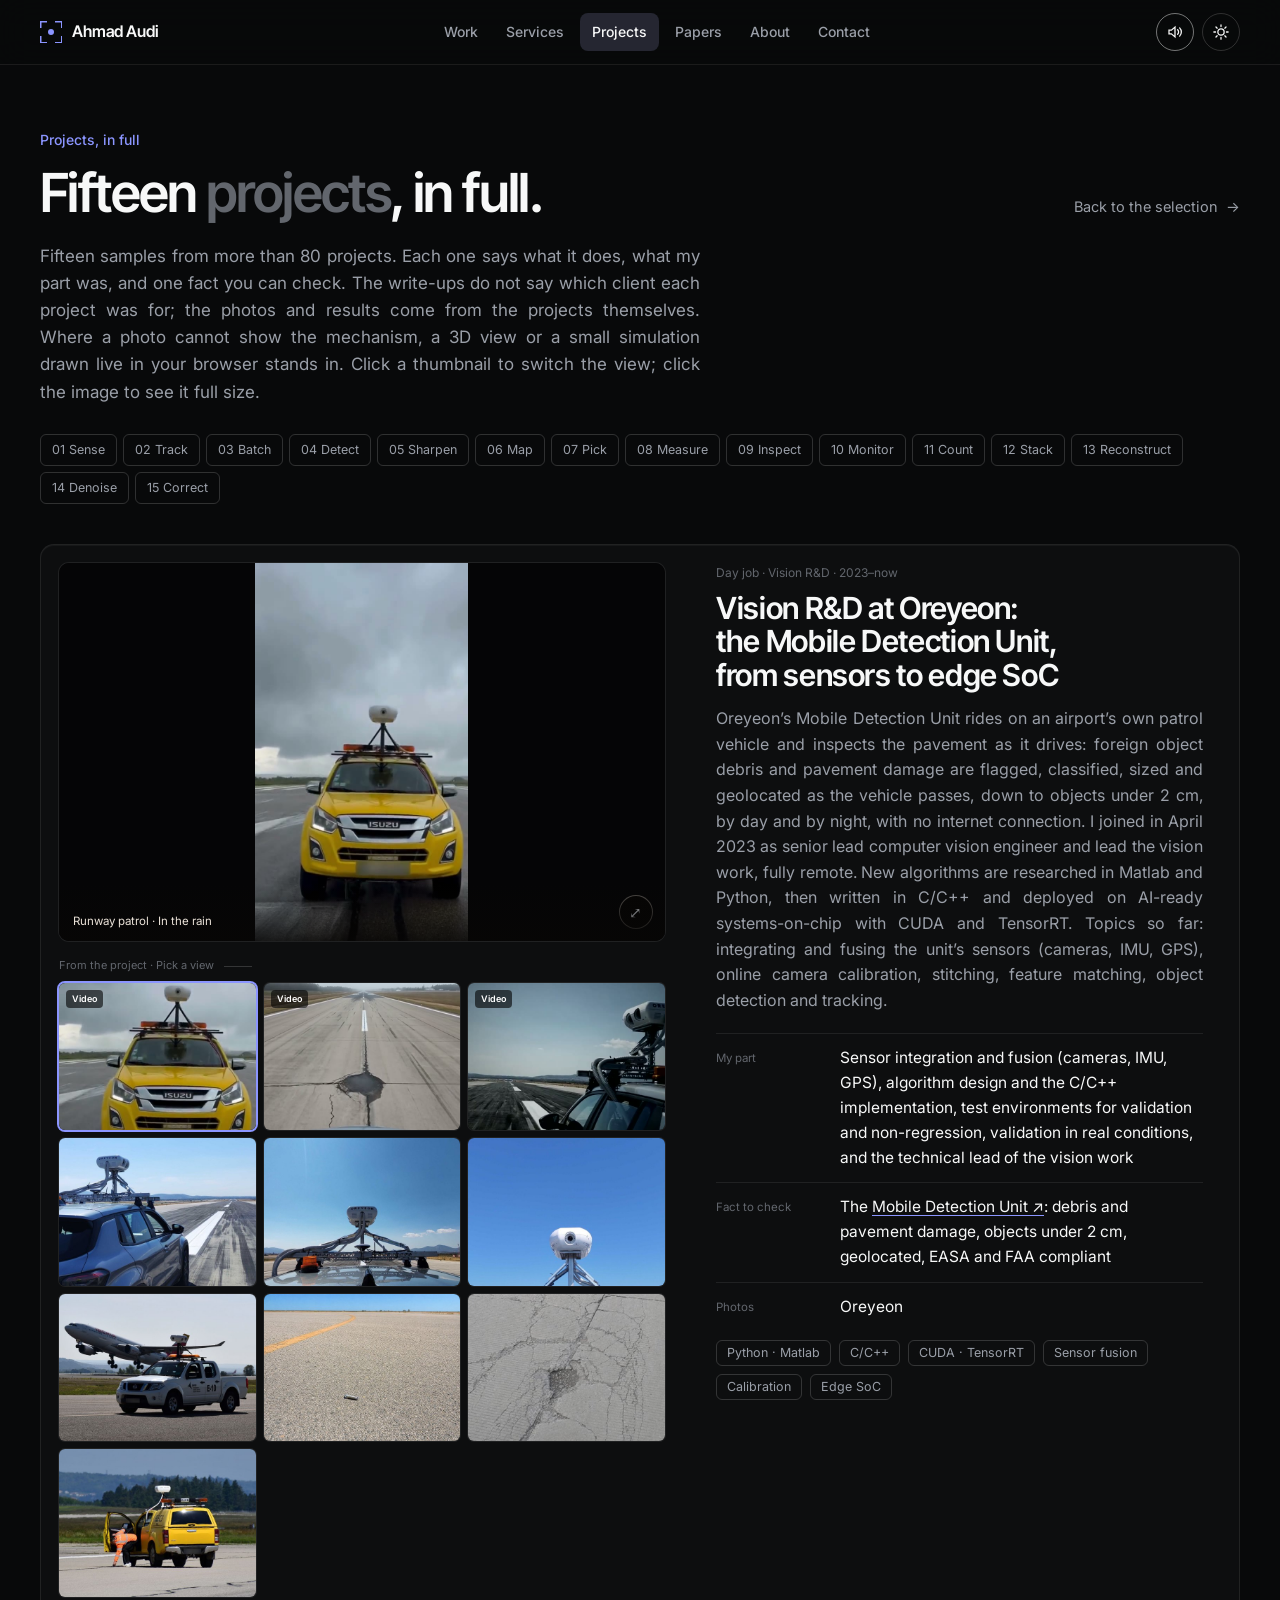
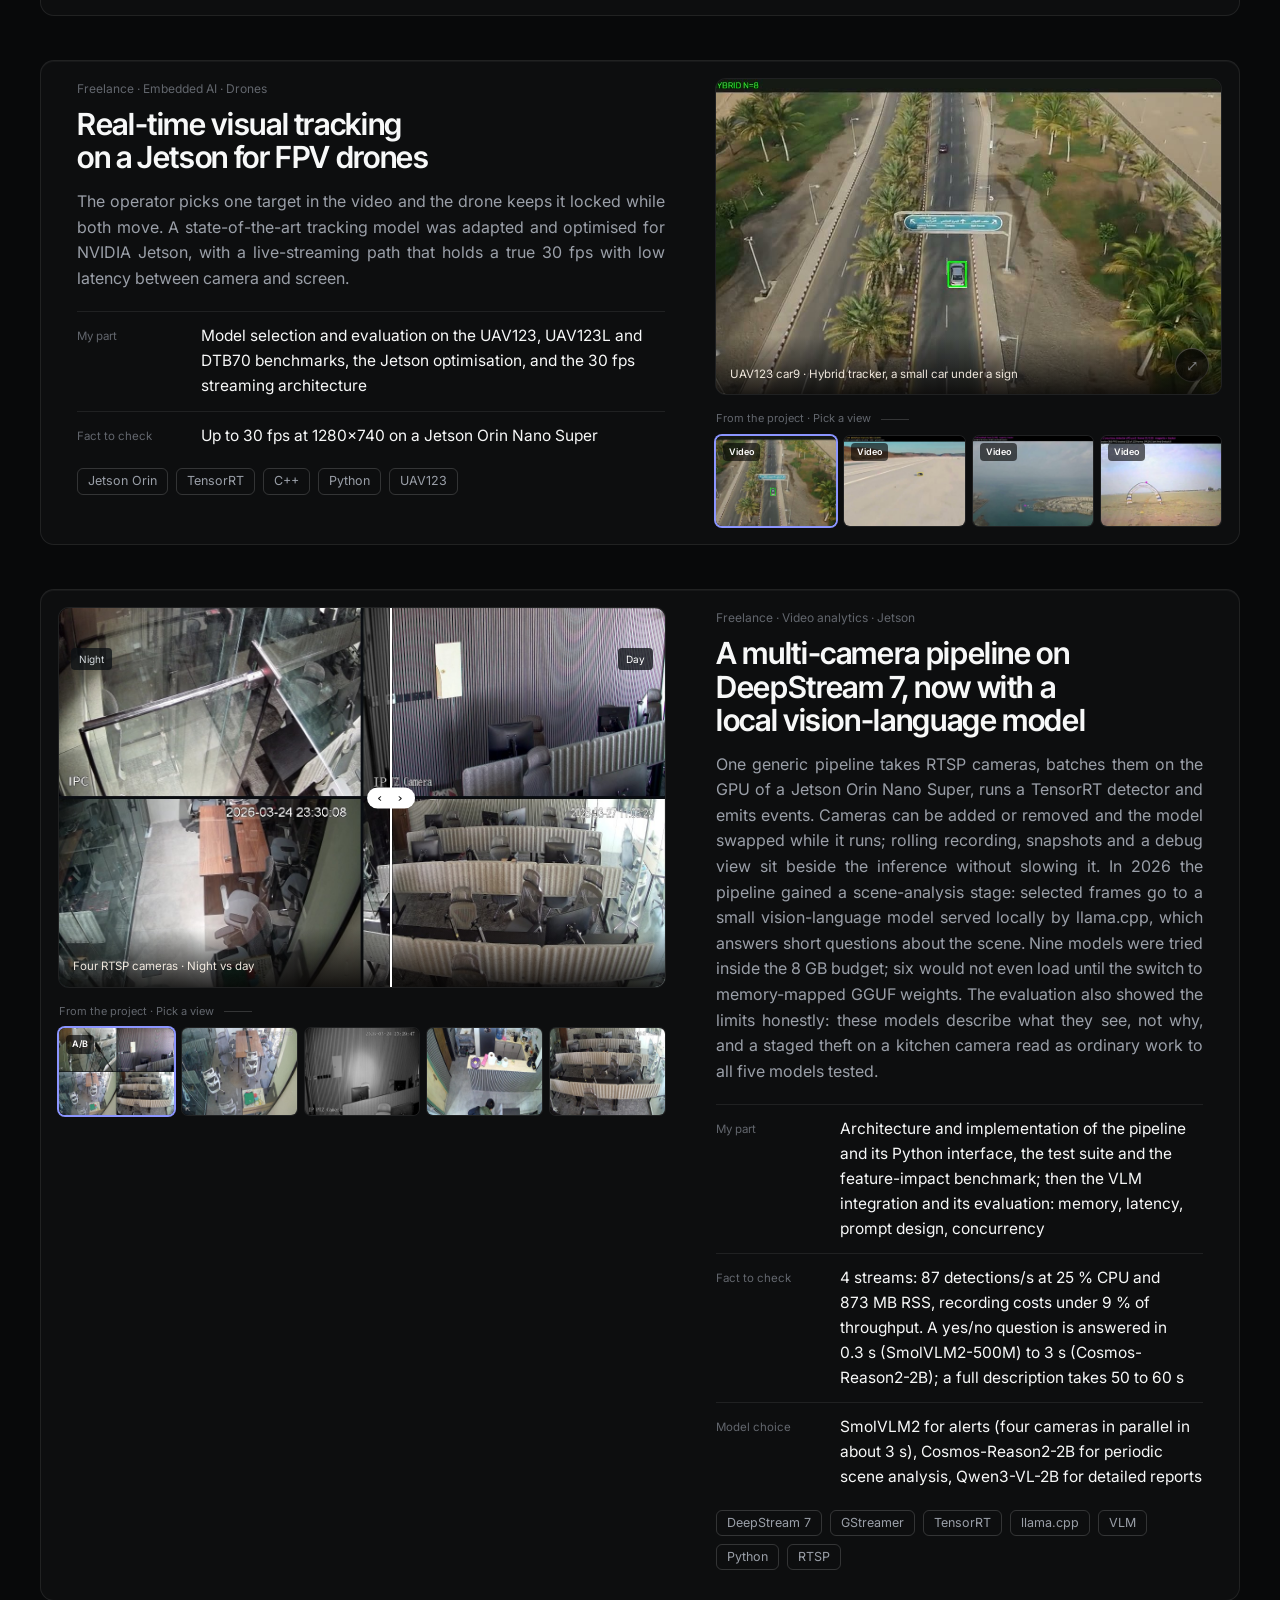
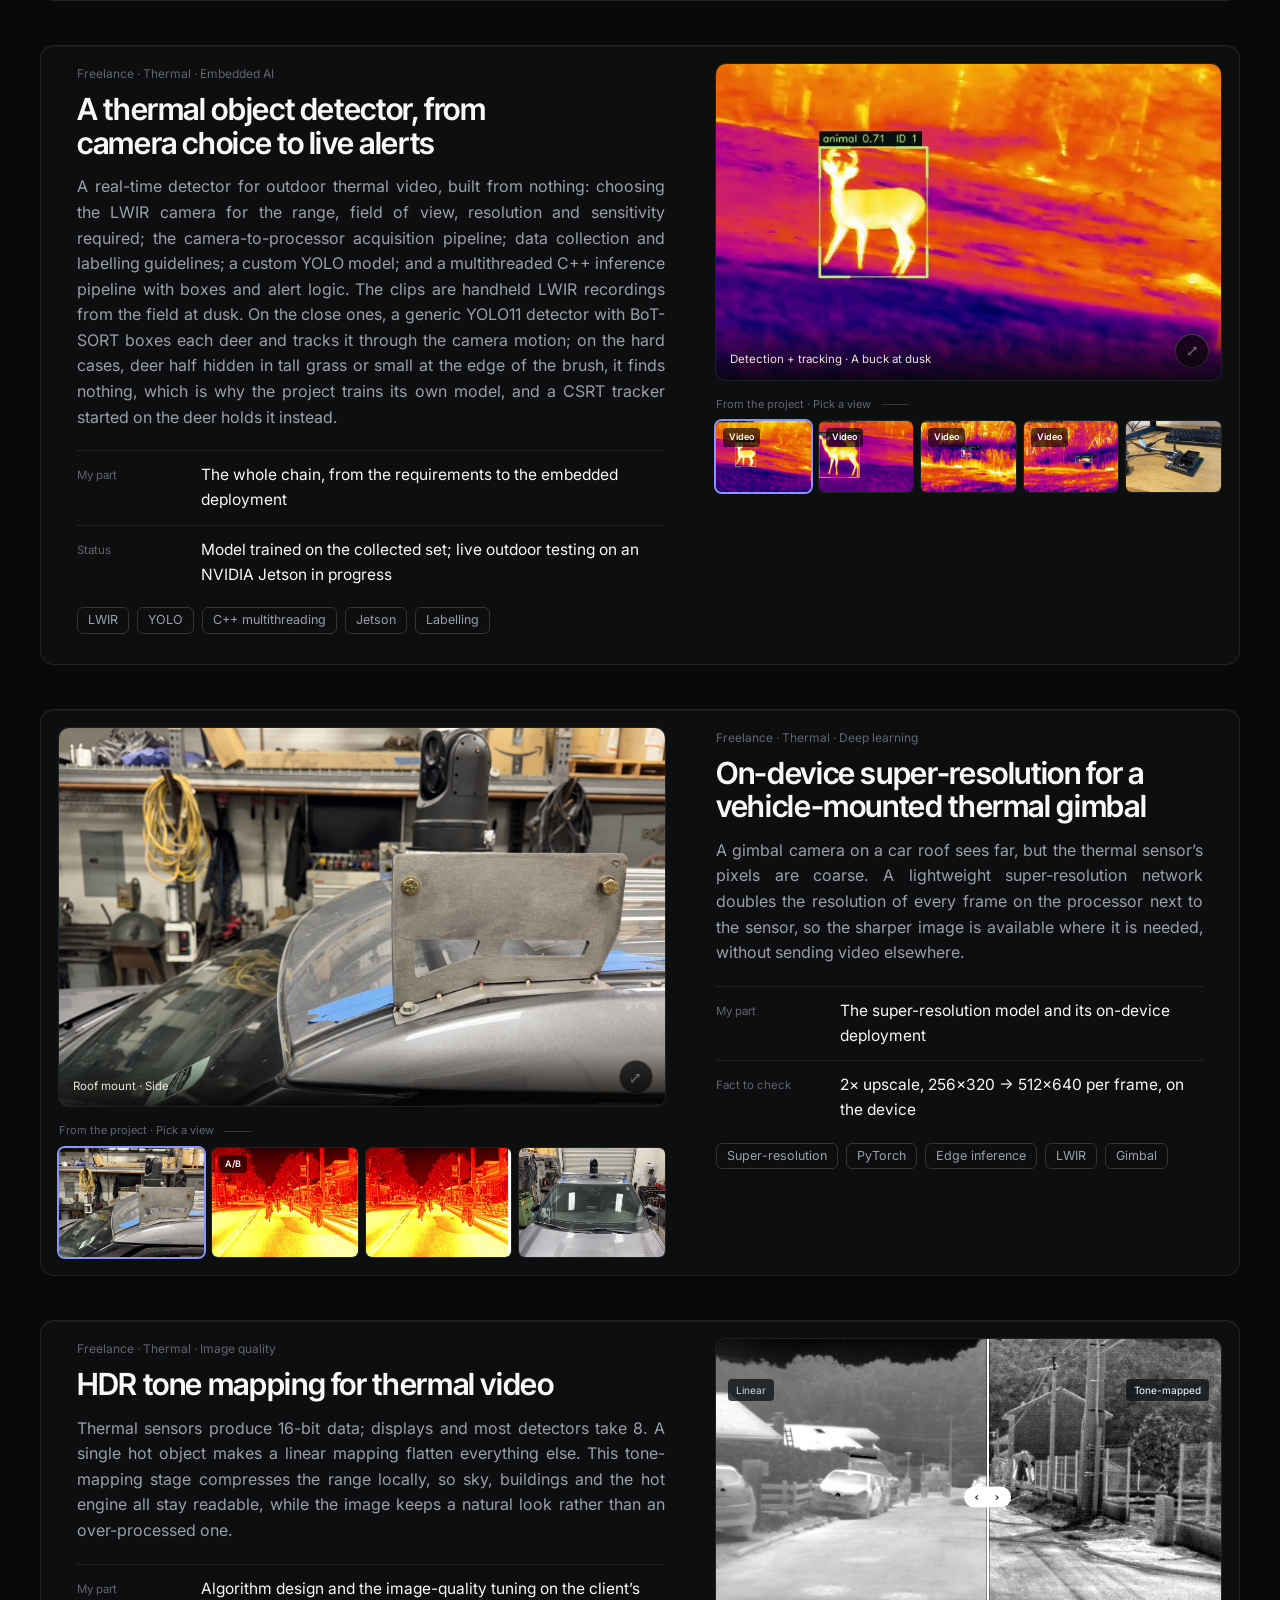
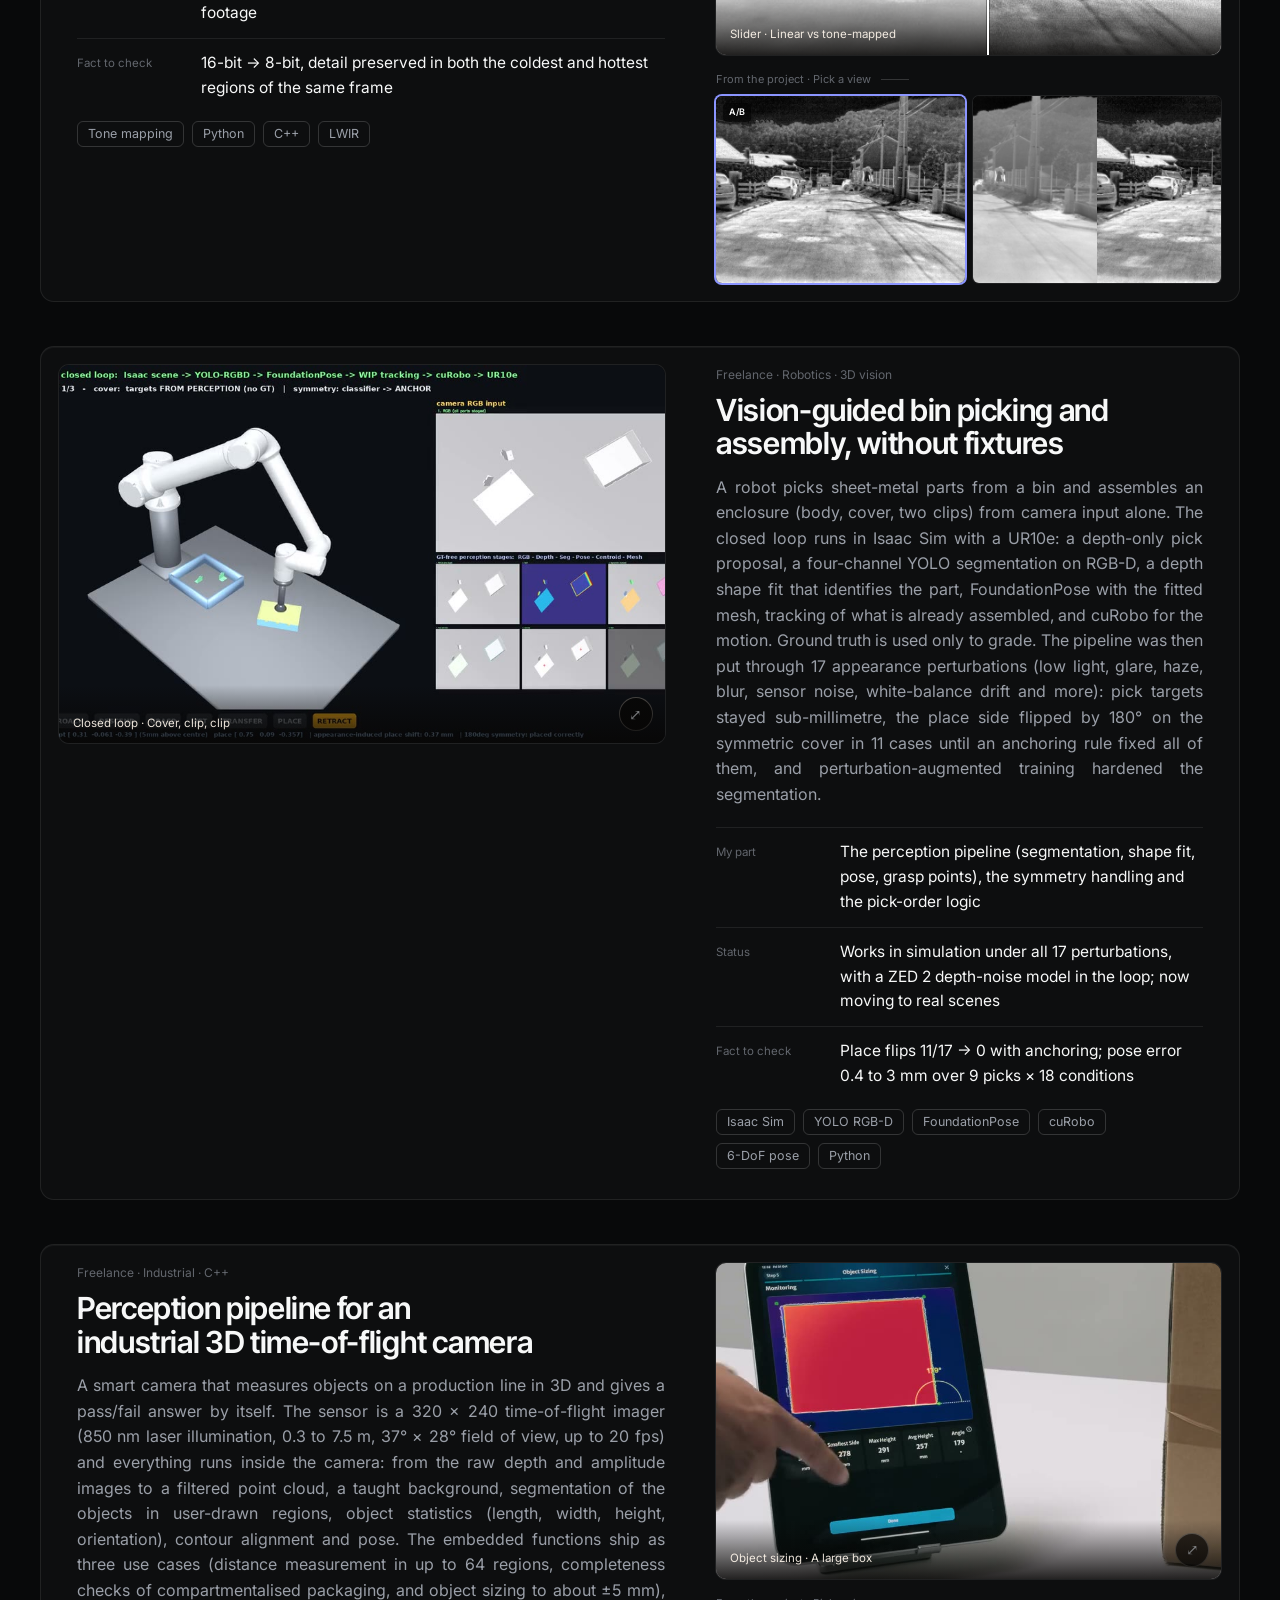
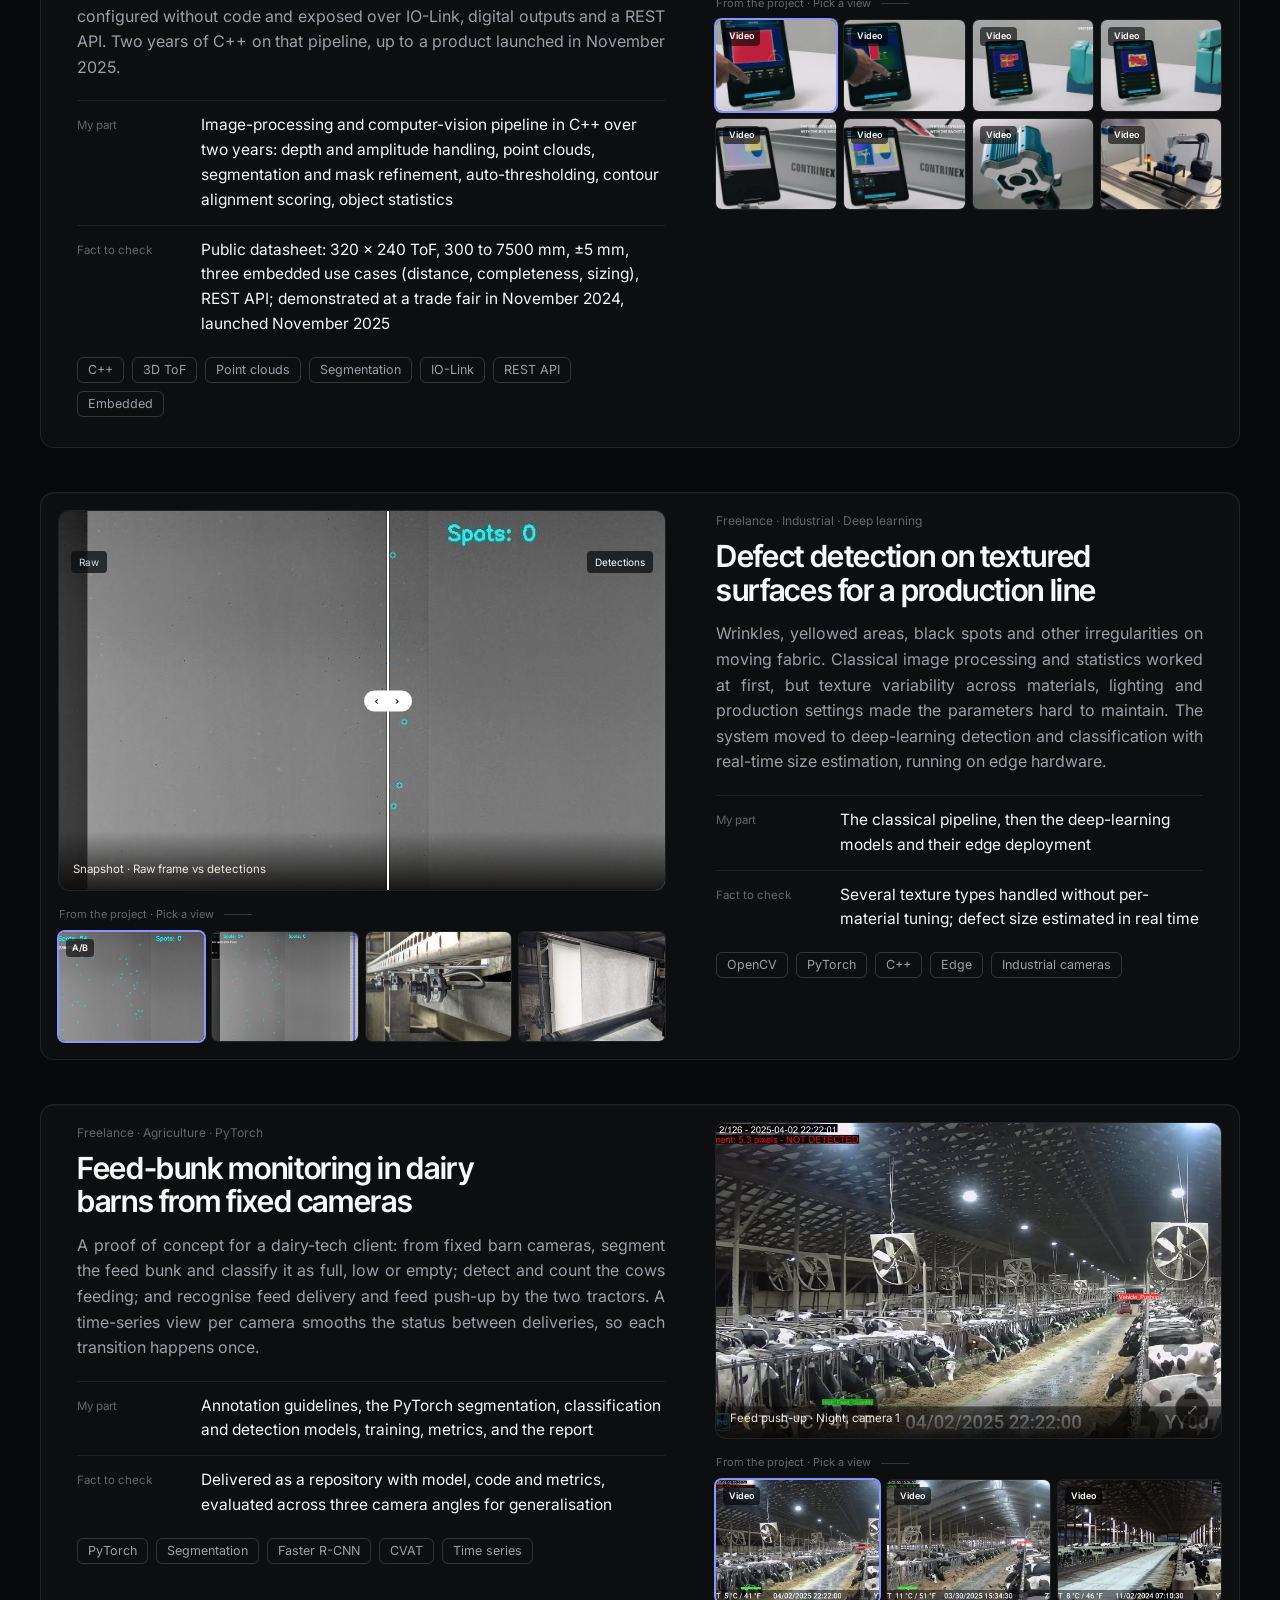
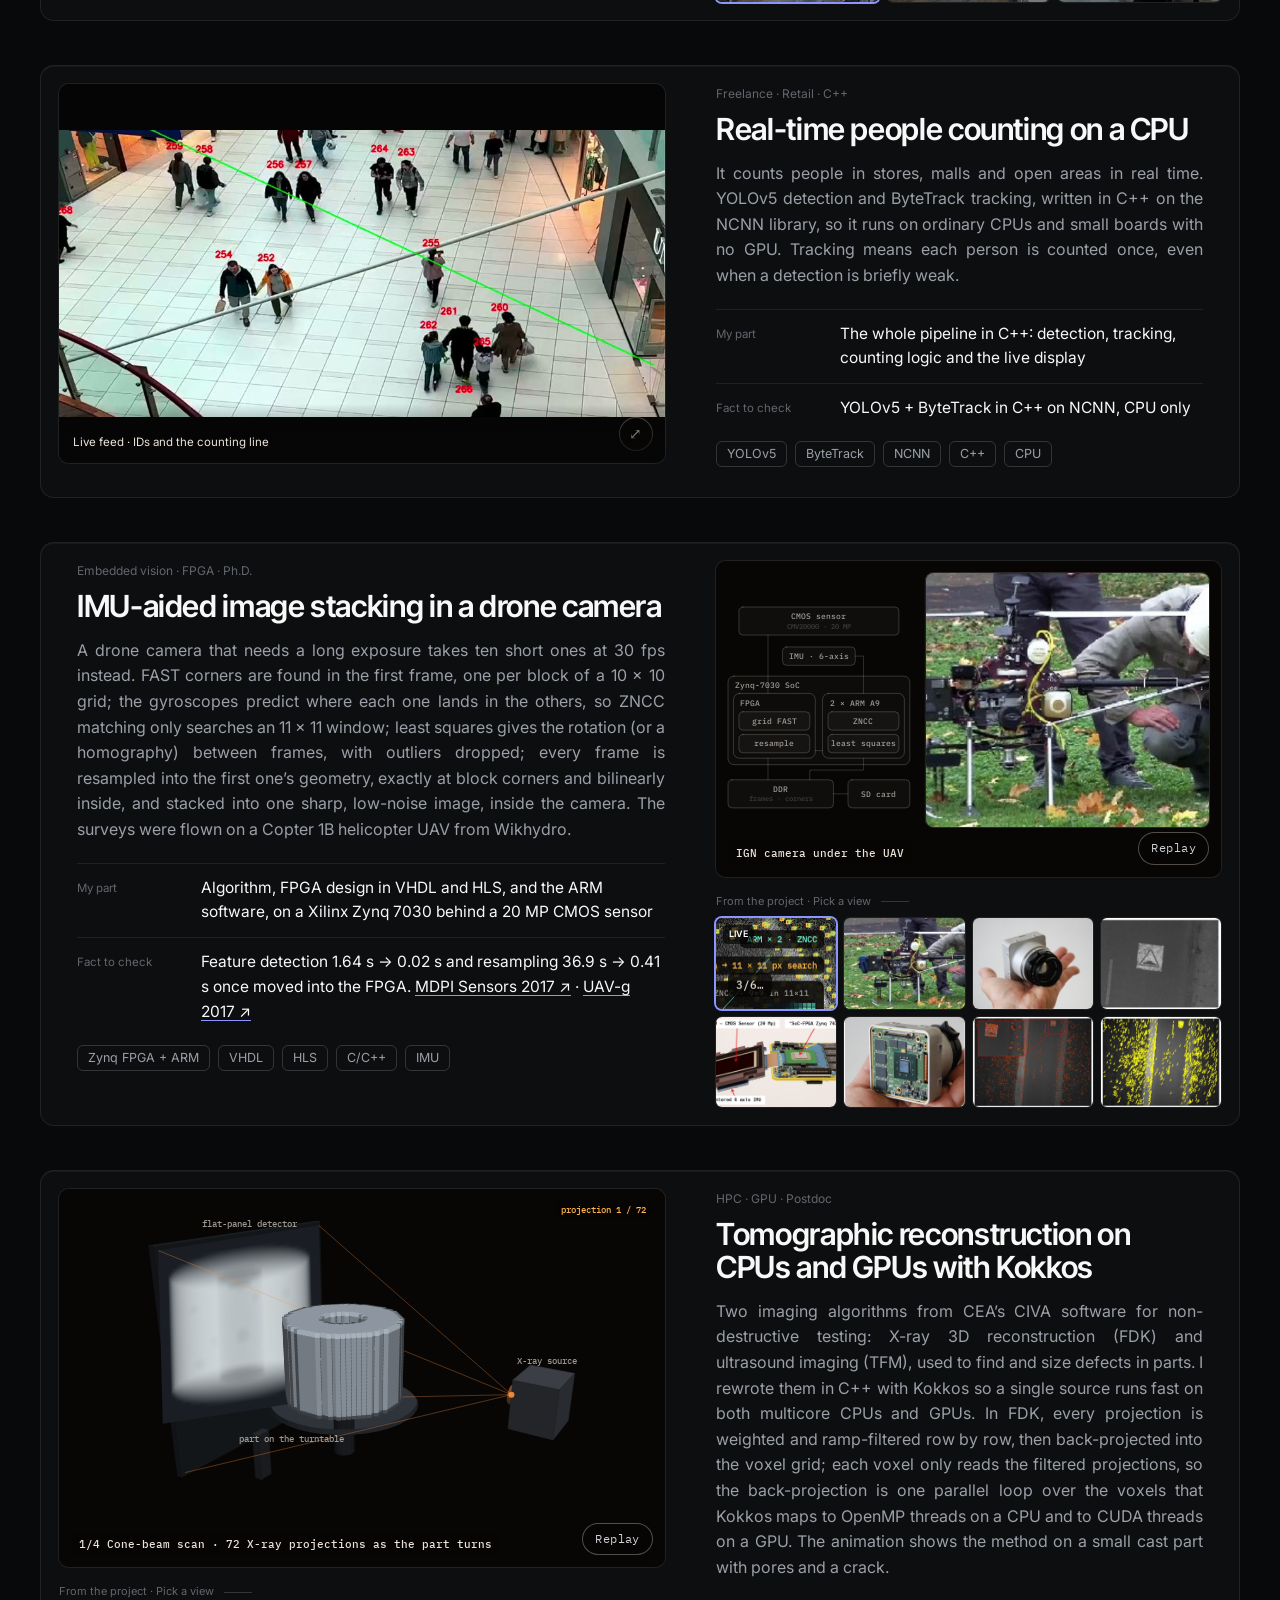
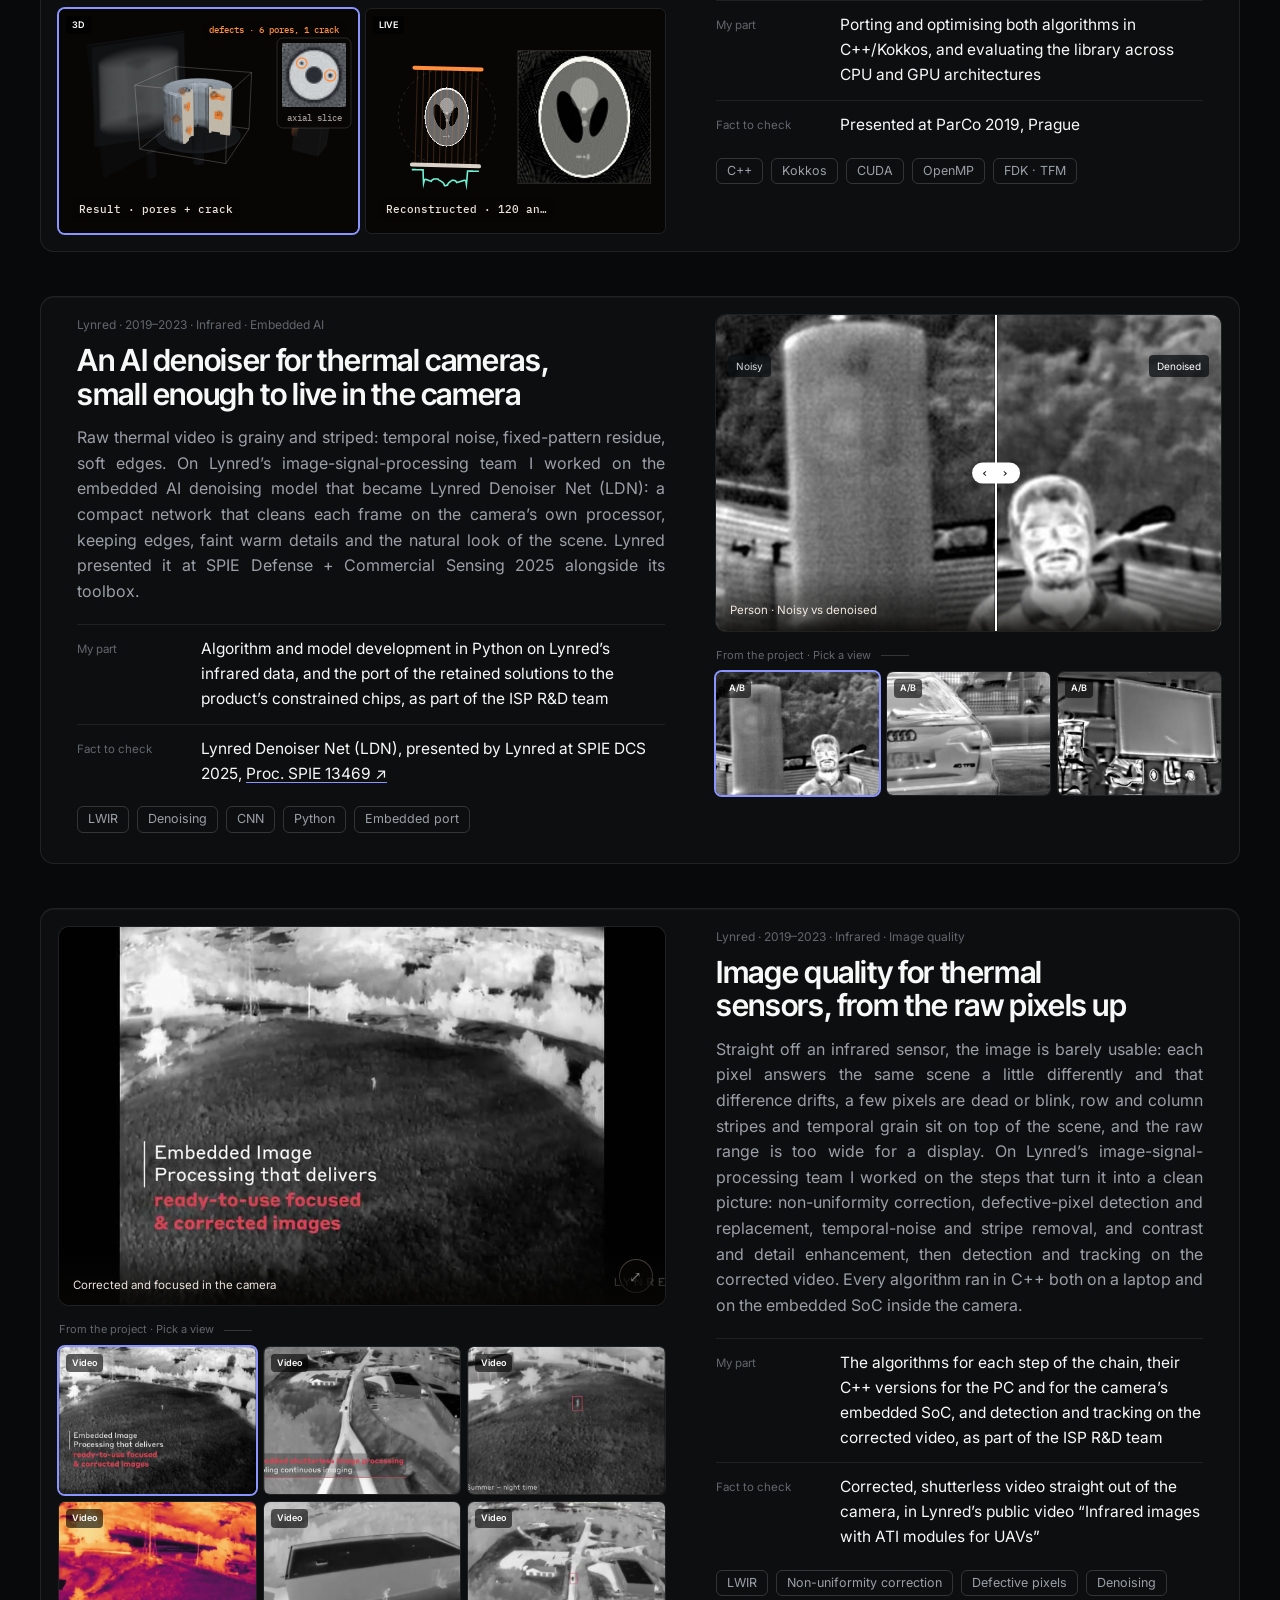
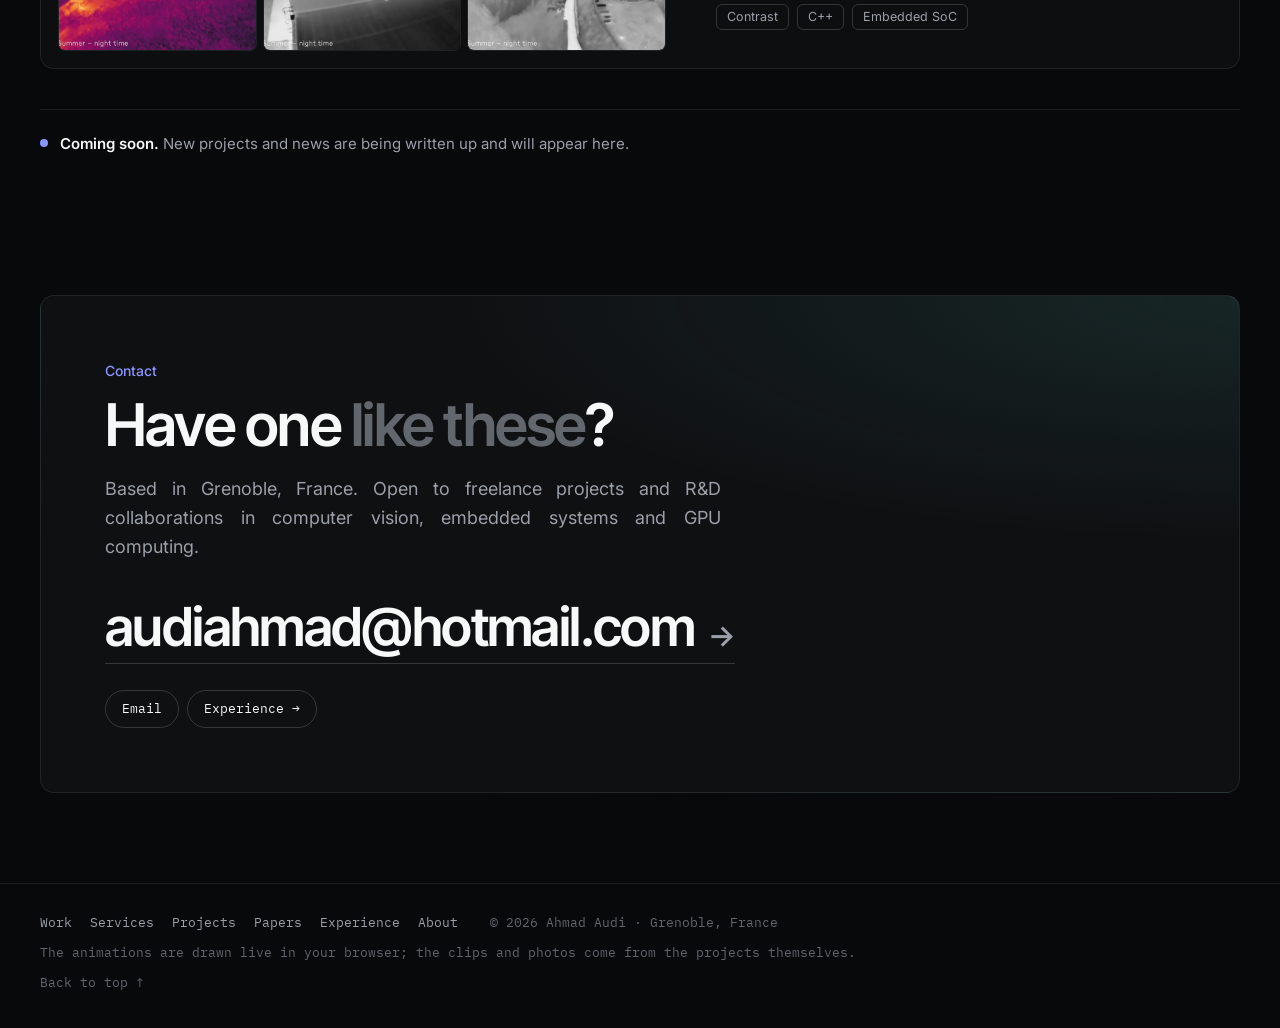
==== commit 7ee3764e: "FPV: UAV123 car9 with the hybrid tracker replaces the removed test-flight clip Co-Authored-By: Claud" ====
--- a/projects.html
+++ b/projects.html
@@ -23,8 +23,8 @@
   <link rel="preconnect" href="https://fonts.googleapis.com">
   <link rel="preconnect" href="https://fonts.gstatic.com" crossorigin>
   <link rel="stylesheet" href="https://fonts.googleapis.com/css2?family=Inter:wght@400..700&family=Inter+Tight:wght@500..700&family=IBM+Plex+Mono:wght@400;500;600&display=swap">
-  <link rel="stylesheet" href="styles.css?v=1794603171">
-  <link rel="stylesheet" href="styles-variants.css?v=1794603171">
+  <link rel="stylesheet" href="styles.css?v=1794638073">
+  <link rel="stylesheet" href="styles-variants.css?v=1794638073">
 
   <script>
     // Restore the visitor's light/dark choice before first paint, so there is no flash.
@@ -140,7 +140,8 @@
 
           <article class="project reveal" id="p2" aria-labelledby="p2Title">
             <div class="project-media slides" data-kind="img">
-              <figure class="slide is-active" data-kind="video" data-short="Benchmark · DTB70 Car6, frozen lake" data-cap="The evaluation tool on DTB70 Car6, a public drone benchmark: yellow is the tracker, white is the ground truth. The readout prints the live frame rate (29.6 fps), the IoU per frame and the success rate so far; sequence AUC 0.73."><video src="assets/video/fpv-dtb70-car6.mp4" poster="assets/img/projects/fpv-dtb70-car6-poster.jpg" muted loop playsinline preload="metadata" aria-label="Video: a car driving on a frozen lake seen from a drone, a yellow tracking box around it and evaluation text at the top"></video></figure>
+              <figure class="slide is-active" data-kind="video" data-short="UAV123 car9 · Hybrid tracker, a small car under a sign" data-cap="UAV123 car9, a public drone benchmark, run with the hybrid tracker: a fast tracker on every frame, re-anchored by a stronger model when its confidence drops. The small car passes under an overhead sign, the label reads RE-ANCHOR as the box is re-centred, and the track holds past the sign and another car. On this sequence the hybrid scores 0.76 success, against 0.37 for the fast tracker alone."><video src="assets/video/fpv-uav123-car9.mp4" poster="assets/img/projects/fpv-uav123-car9-poster.jpg" muted loop playsinline preload="metadata" aria-label="Video: an aerial view of a palm-lined road, a small green box following one car under an overhead sign"></video></figure>
+              <figure class="slide" data-kind="video" data-short="Benchmark · DTB70 Car6, frozen lake" data-cap="The evaluation tool on DTB70 Car6, a public drone benchmark: yellow is the tracker, white is the ground truth. The readout prints the live frame rate (29.6 fps), the IoU per frame and the success rate so far; sequence AUC 0.73."><video src="assets/video/fpv-dtb70-car6.mp4" poster="assets/img/projects/fpv-dtb70-car6-poster.jpg" muted loop playsinline preload="metadata" aria-label="Video: a car driving on a frozen lake seen from a drone, a yellow tracking box around it and evaluation text at the top"></video></figure>
               <figure class="slide" data-kind="video" data-short="UAV123 · A boat a few pixels wide" data-cap="The hard regime: a boat a few pixels wide beside a lighthouse, tracked from one operator box with the detector switched off. 480 of 481 frames held at 30 fps."><video src="assets/video/fpv-uav123-boat.mp4" poster="assets/img/projects/fpv-uav123-boat-poster.jpg" muted loop playsinline preload="metadata" aria-label="Video: aerial view of a bay with a lighthouse and marina, a tiny magenta tracking box on a boat"></video></figure>
               <figure class="slide" data-kind="video" data-fit="contain" data-short="UAV123 · Tracking another drone" data-cap="Tracking a flying drone against sky and beach from a single box, detector off: 132 of 133 frames held at 30 fps."><video src="assets/video/fpv-uav123-uav.mp4" poster="assets/img/projects/fpv-uav123-uav-poster.jpg" muted loop playsinline preload="metadata" aria-label="Video: a beach seen from a low camera, a small magenta tracking box on a drone in the sky"></video></figure>
               <span class="media-tag" aria-hidden="true">02 · Track</span>
@@ -149,10 +150,11 @@
             </div>
             <div class="project-extra">
               <p class="extra-label">From the project · Pick a view</p>
-              <ul class="shots">
-                <li><button class="shot" type="button" data-slide="0" aria-pressed="true" aria-label="Show: Benchmark · DTB70 Car6, frozen lake"><img src="assets/img/projects/fpv-dtb70-car6-thumb.jpg" alt="" loading="lazy" width="560" height="420"><span class="shot-badge" aria-hidden="true">Video</span><span class="shot-cap">Benchmark · DTB70 Car6, frozen lake</span></button></li>
-                <li><button class="shot" type="button" data-slide="1" aria-pressed="false" aria-label="Show: UAV123 · A boat a few pixels wide"><img src="assets/img/projects/fpv-uav123-boat-thumb.jpg" alt="" loading="lazy" width="560" height="420"><span class="shot-badge" aria-hidden="true">Video</span><span class="shot-cap">UAV123 · A boat a few pixels wide</span></button></li>
-                <li><button class="shot" type="button" data-slide="2" aria-pressed="false" aria-label="Show: UAV123 · Tracking another drone"><img src="assets/img/projects/fpv-uav123-uav-thumb.jpg" alt="" loading="lazy" width="560" height="420"><span class="shot-badge" aria-hidden="true">Video</span><span class="shot-cap">UAV123 · Tracking another drone</span></button></li>
+              <ul class="shots shots-4">
+                <li><button class="shot" type="button" data-slide="0" aria-pressed="true" aria-label="Show: UAV123 car9 · Hybrid tracker, a small car under a sign"><img src="assets/img/projects/fpv-uav123-car9-thumb.jpg" alt="" loading="lazy" width="560" height="420"><span class="shot-badge" aria-hidden="true">Video</span><span class="shot-cap">UAV123 car9 · Hybrid tracker, a small car under a sign</span></button></li>
+                <li><button class="shot" type="button" data-slide="1" aria-pressed="false" aria-label="Show: Benchmark · DTB70 Car6, frozen lake"><img src="assets/img/projects/fpv-dtb70-car6-thumb.jpg" alt="" loading="lazy" width="560" height="420"><span class="shot-badge" aria-hidden="true">Video</span><span class="shot-cap">Benchmark · DTB70 Car6, frozen lake</span></button></li>
+                <li><button class="shot" type="button" data-slide="2" aria-pressed="false" aria-label="Show: UAV123 · A boat a few pixels wide"><img src="assets/img/projects/fpv-uav123-boat-thumb.jpg" alt="" loading="lazy" width="560" height="420"><span class="shot-badge" aria-hidden="true">Video</span><span class="shot-cap">UAV123 · A boat a few pixels wide</span></button></li>
+                <li><button class="shot" type="button" data-slide="3" aria-pressed="false" aria-label="Show: UAV123 · Tracking another drone"><img src="assets/img/projects/fpv-uav123-uav-thumb.jpg" alt="" loading="lazy" width="560" height="420"><span class="shot-badge" aria-hidden="true">Video</span><span class="shot-cap">UAV123 · Tracking another drone</span></button></li>
               </ul>
             </div>
             <div class="project-body">
@@ -635,13 +637,13 @@
     <button class="lb-btn lb-next" type="button" aria-label="Next image">›</button>
   </dialog>
 
-  <script src="js/main.js?v=1794603171"></script>
-  <script src="js/titles.js?v=1794603171"></script>
-  <script src="js/ambient.js?v=1794603171"></script>
-  <script src="js/work.js?v=1794603171"></script>
-  <script src="js/sims.js?v=1794603171"></script>
-  <script src="js/previews.js?v=1794603171"></script>
-  <script src="js/slides.js?v=1794603171"></script>
-  <script src="js/compare.js?v=1794603171"></script>
+  <script src="js/main.js?v=1794638073"></script>
+  <script src="js/titles.js?v=1794638073"></script>
+  <script src="js/ambient.js?v=1794638073"></script>
+  <script src="js/work.js?v=1794638073"></script>
+  <script src="js/sims.js?v=1794638073"></script>
+  <script src="js/previews.js?v=1794638073"></script>
+  <script src="js/slides.js?v=1794638073"></script>
+  <script src="js/compare.js?v=1794638073"></script>
 </body>
 </html>
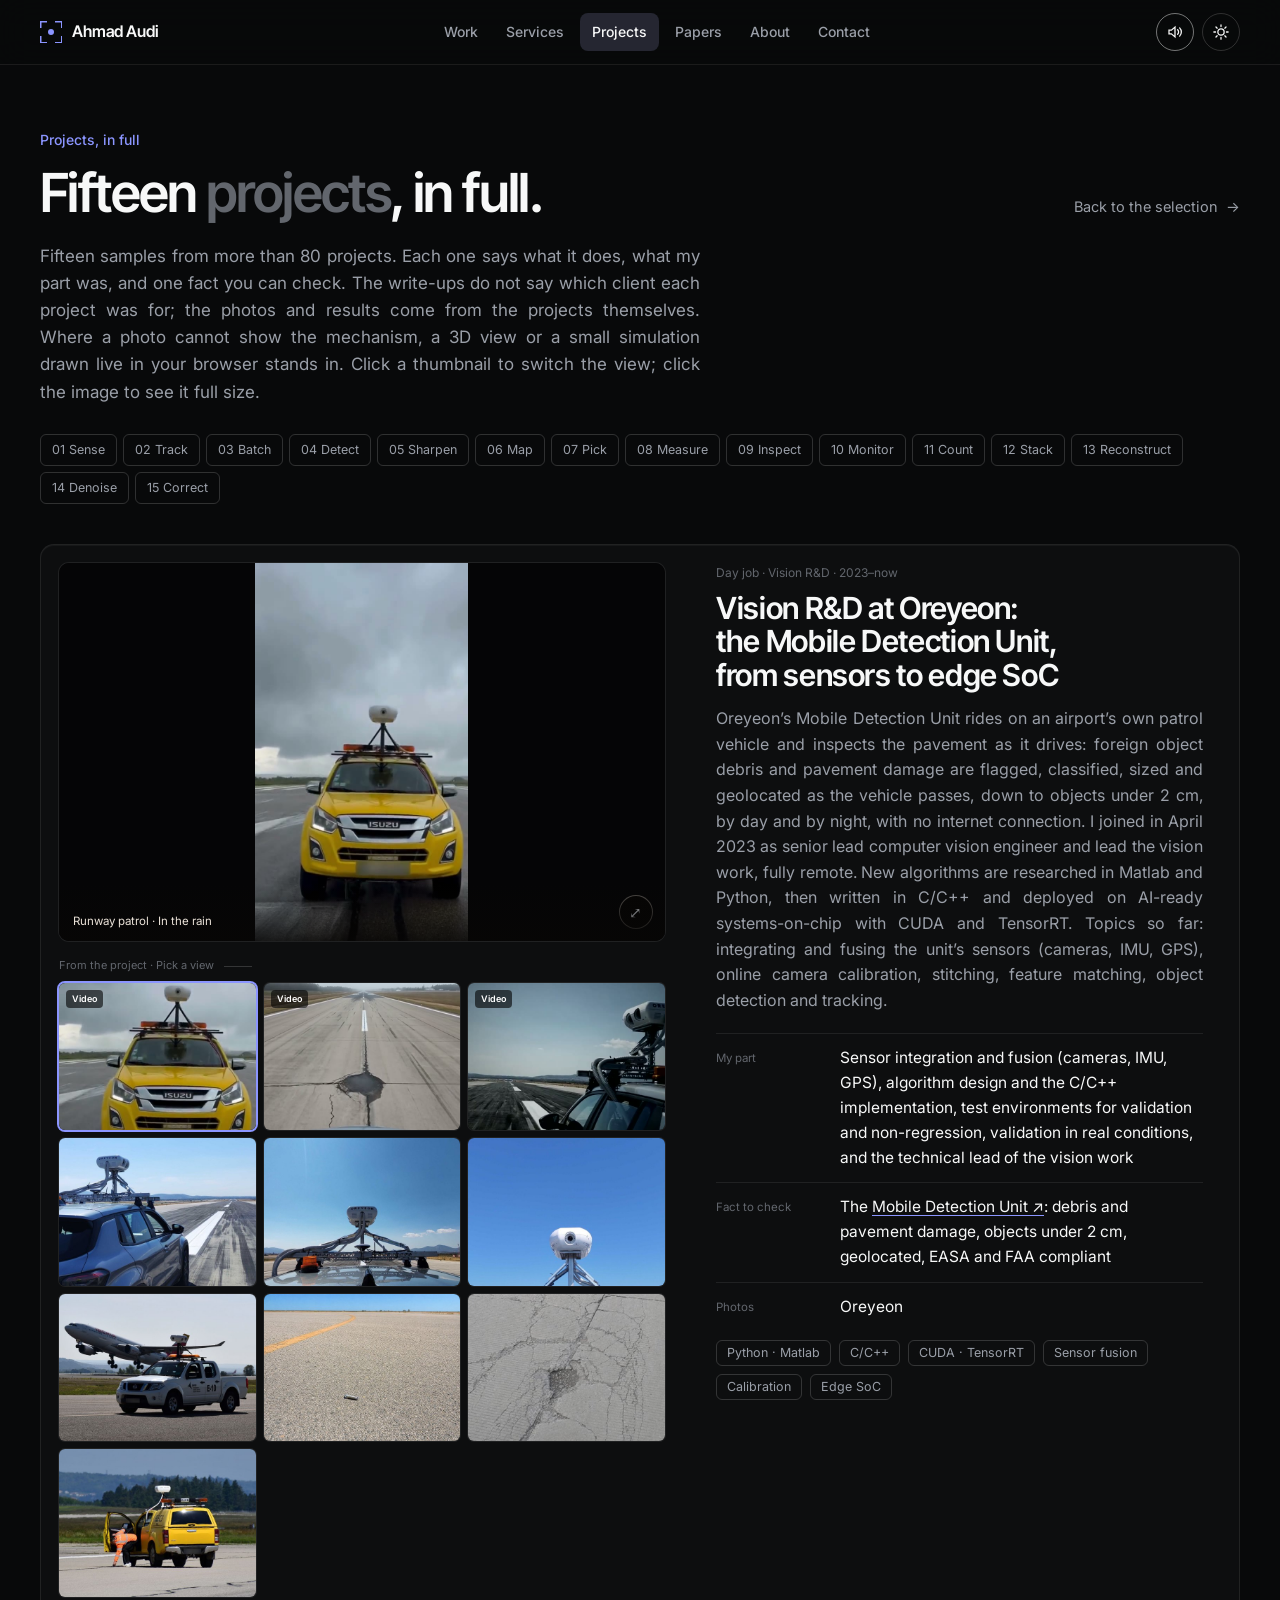
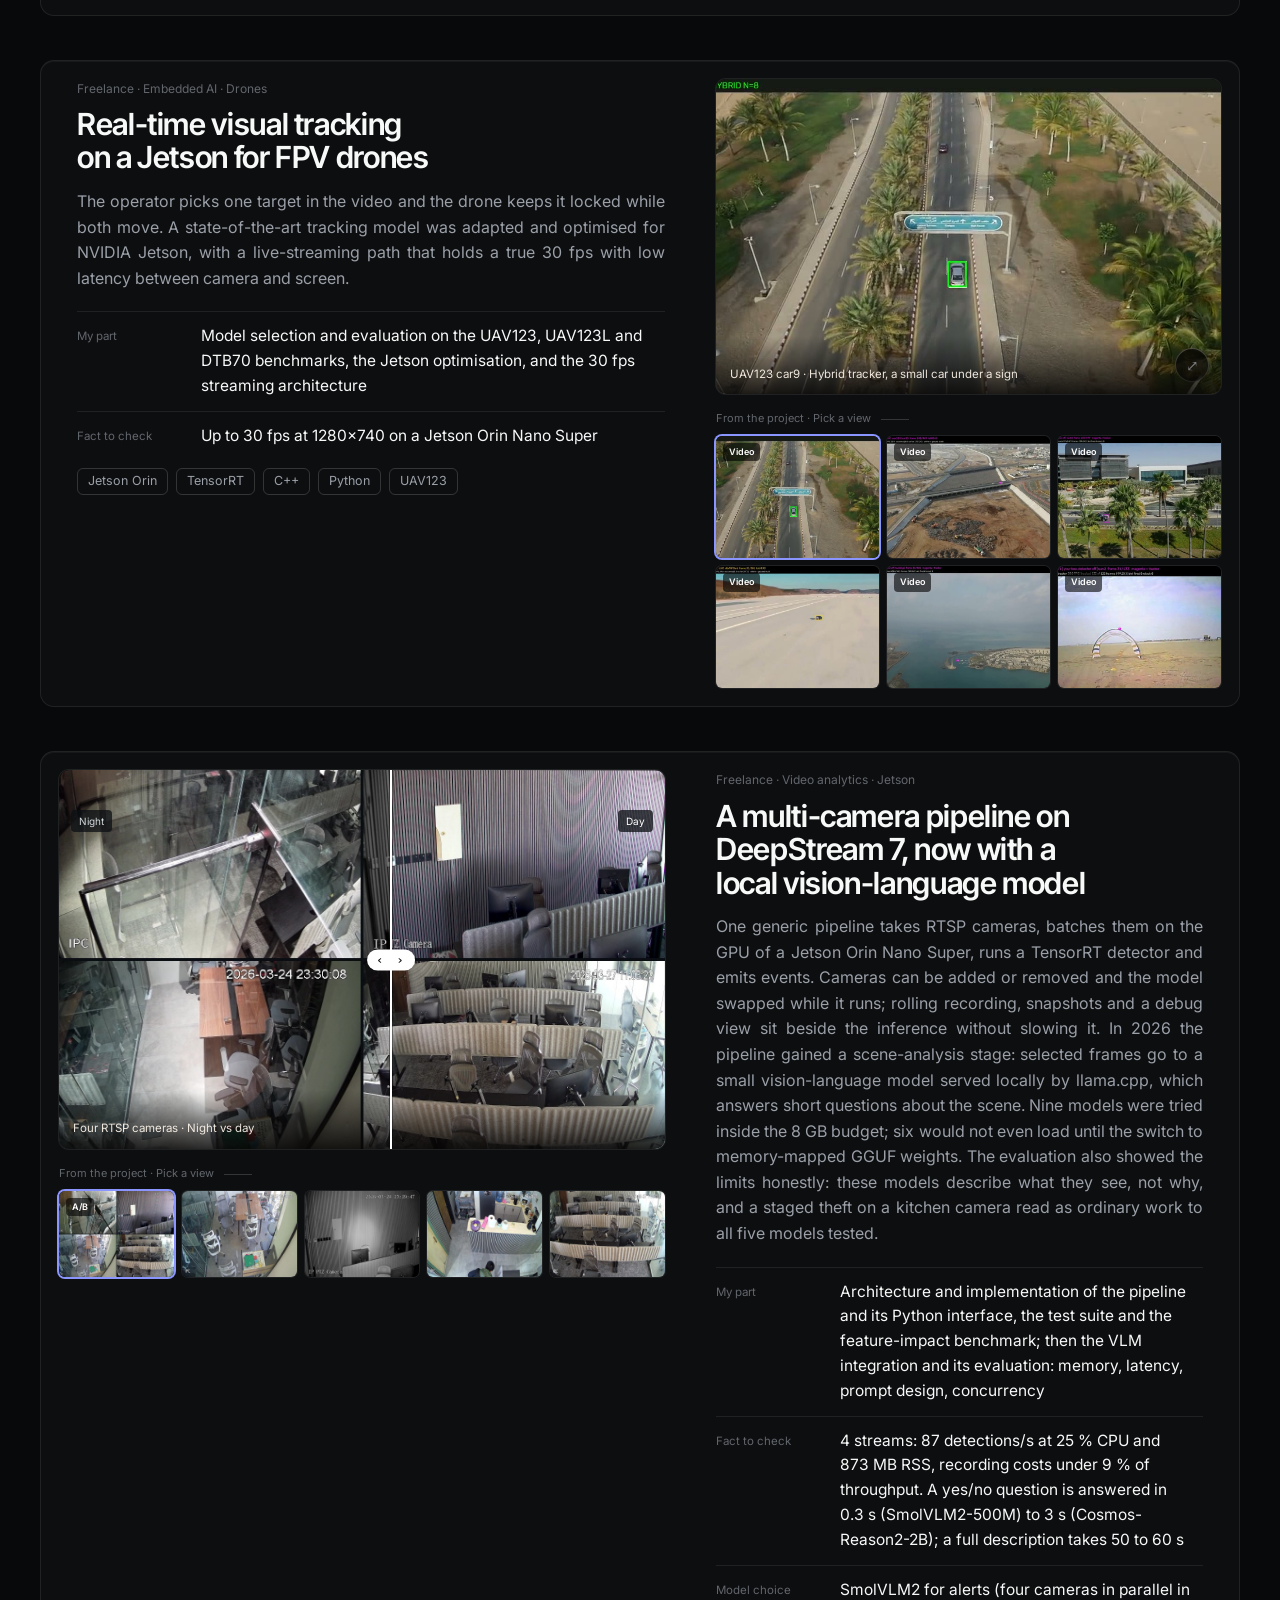
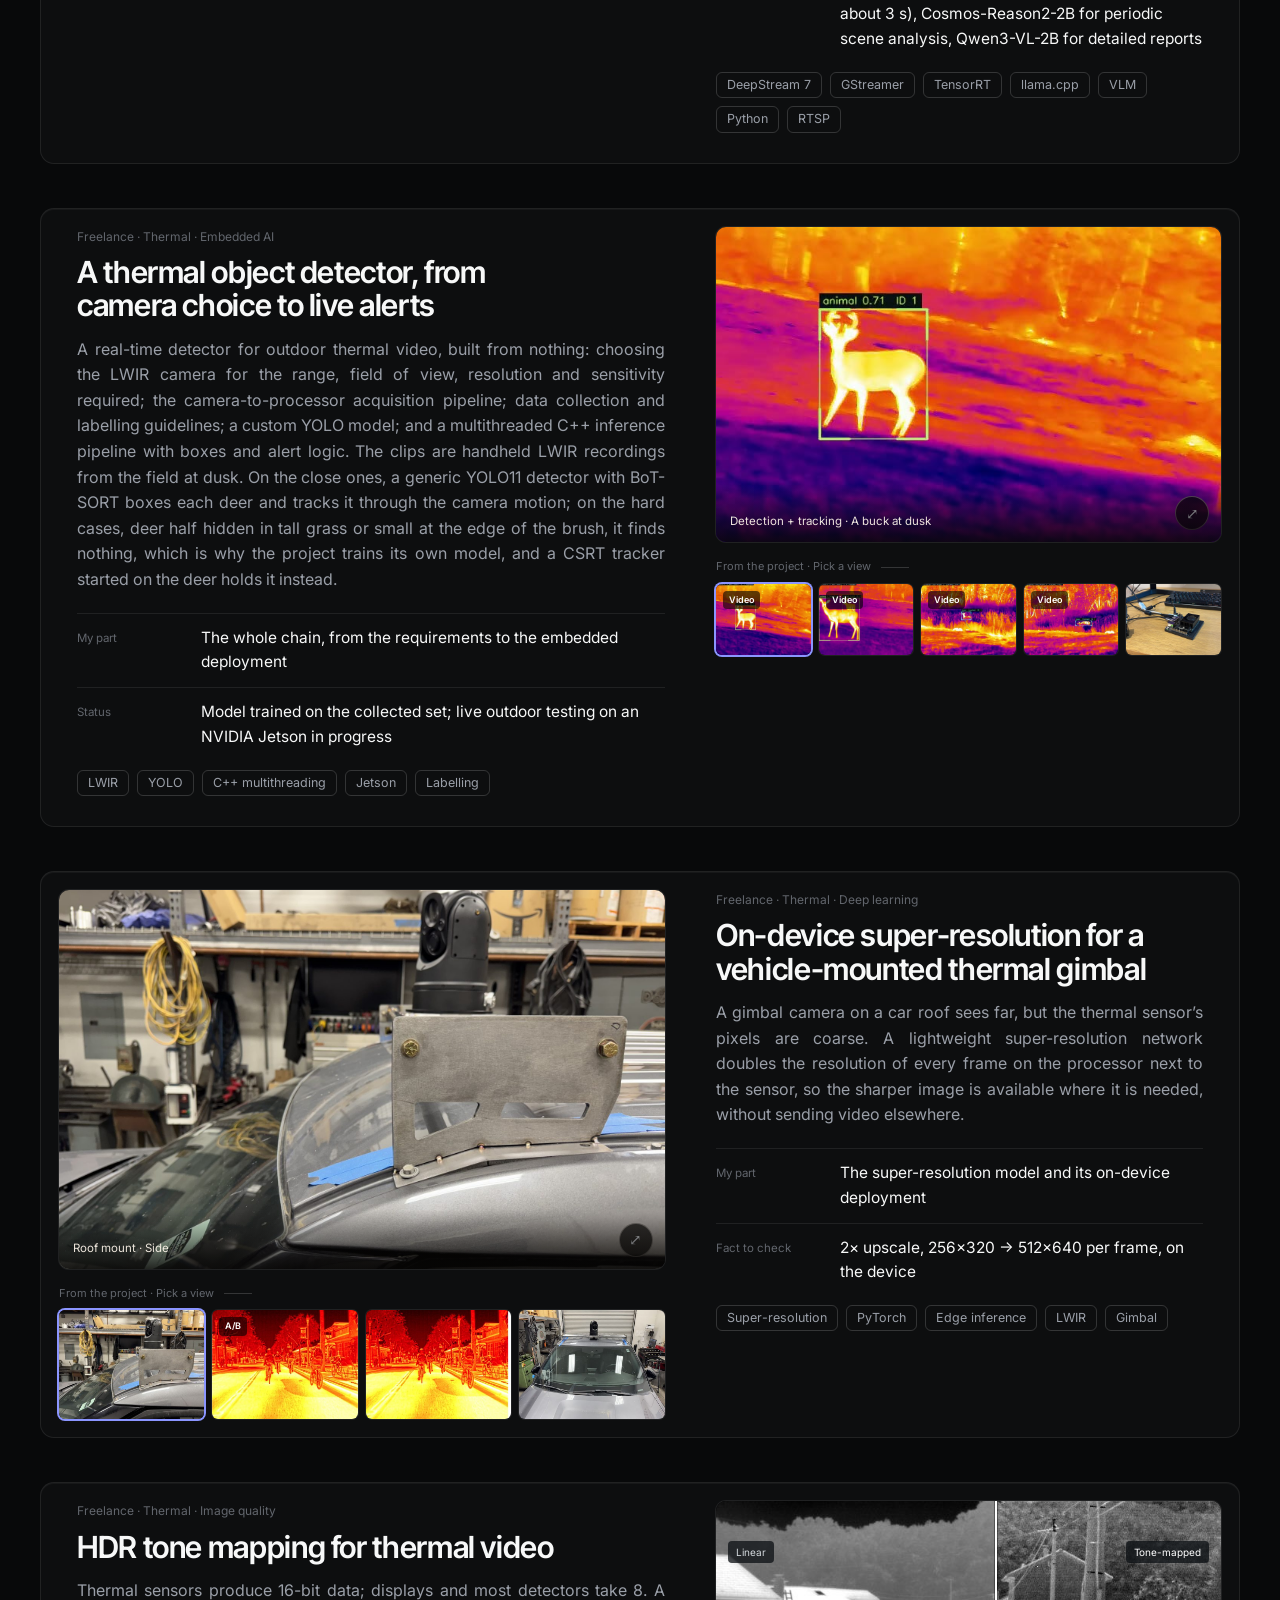
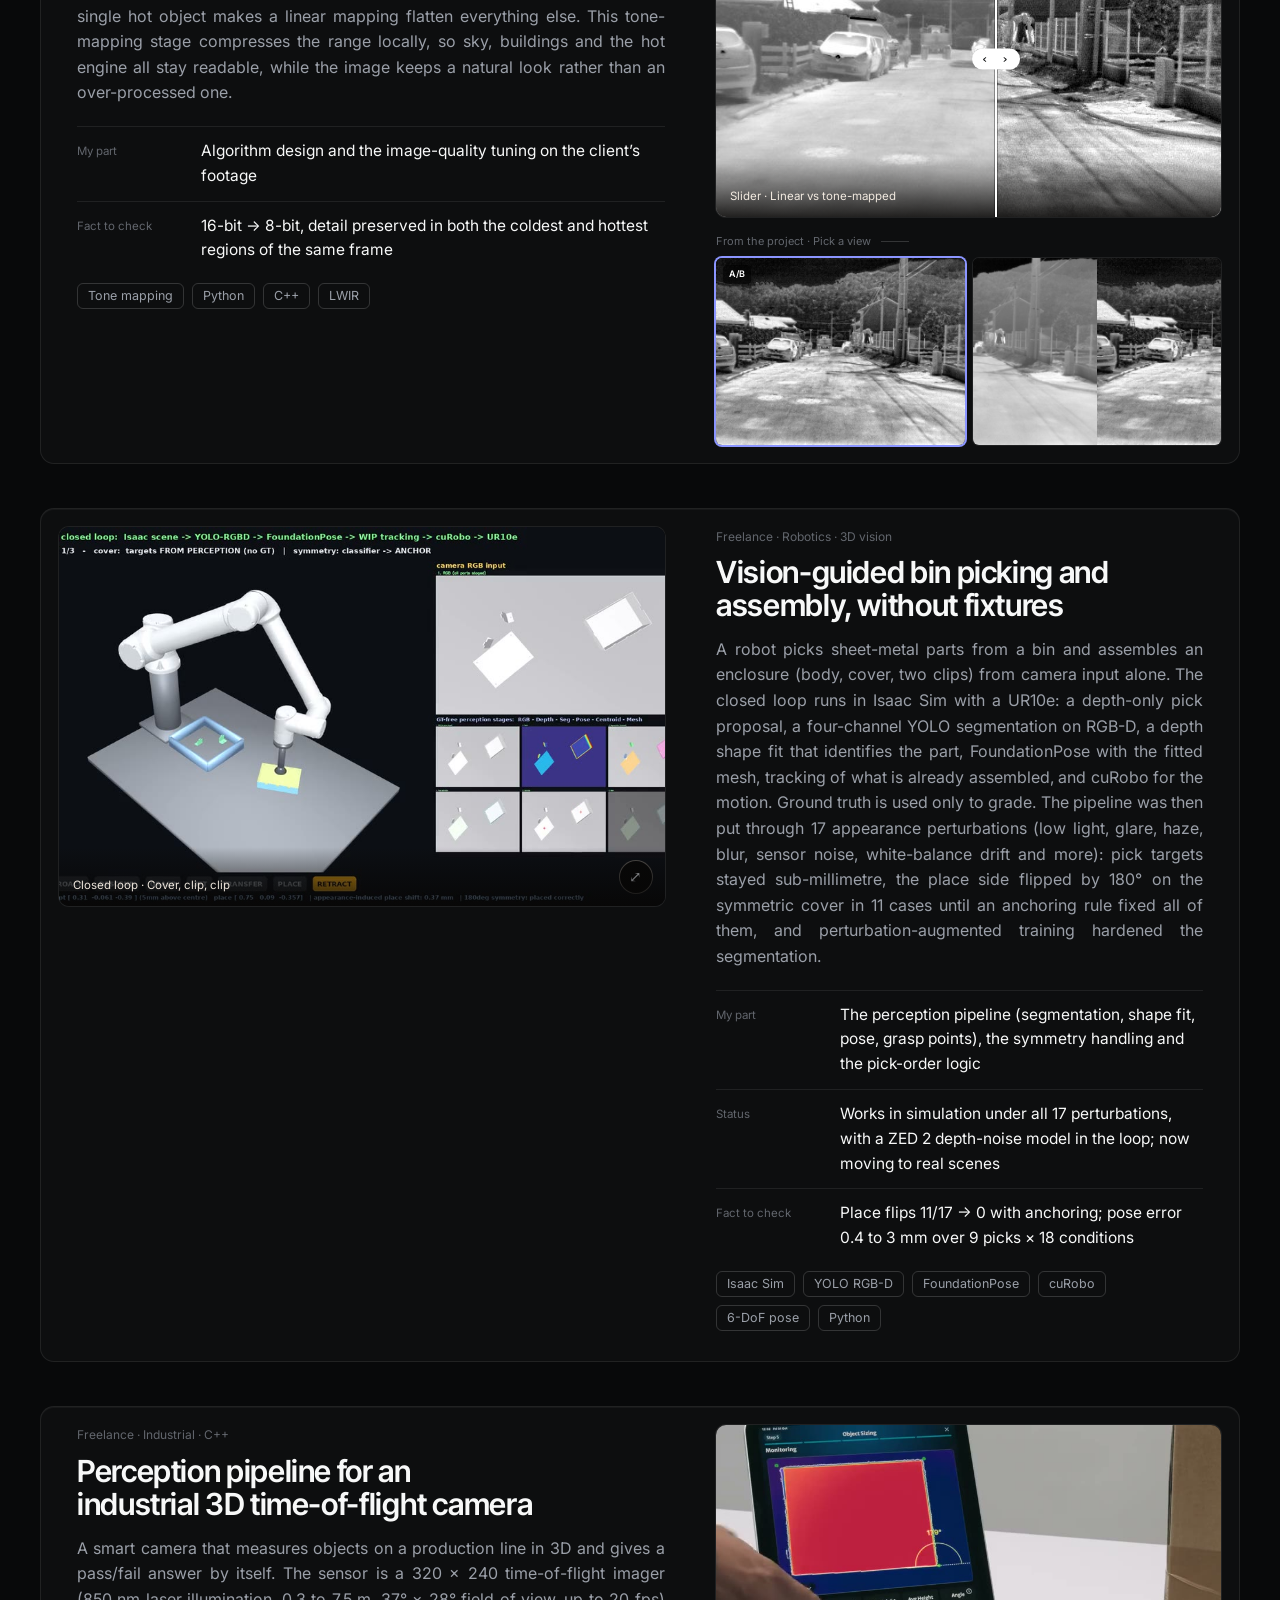
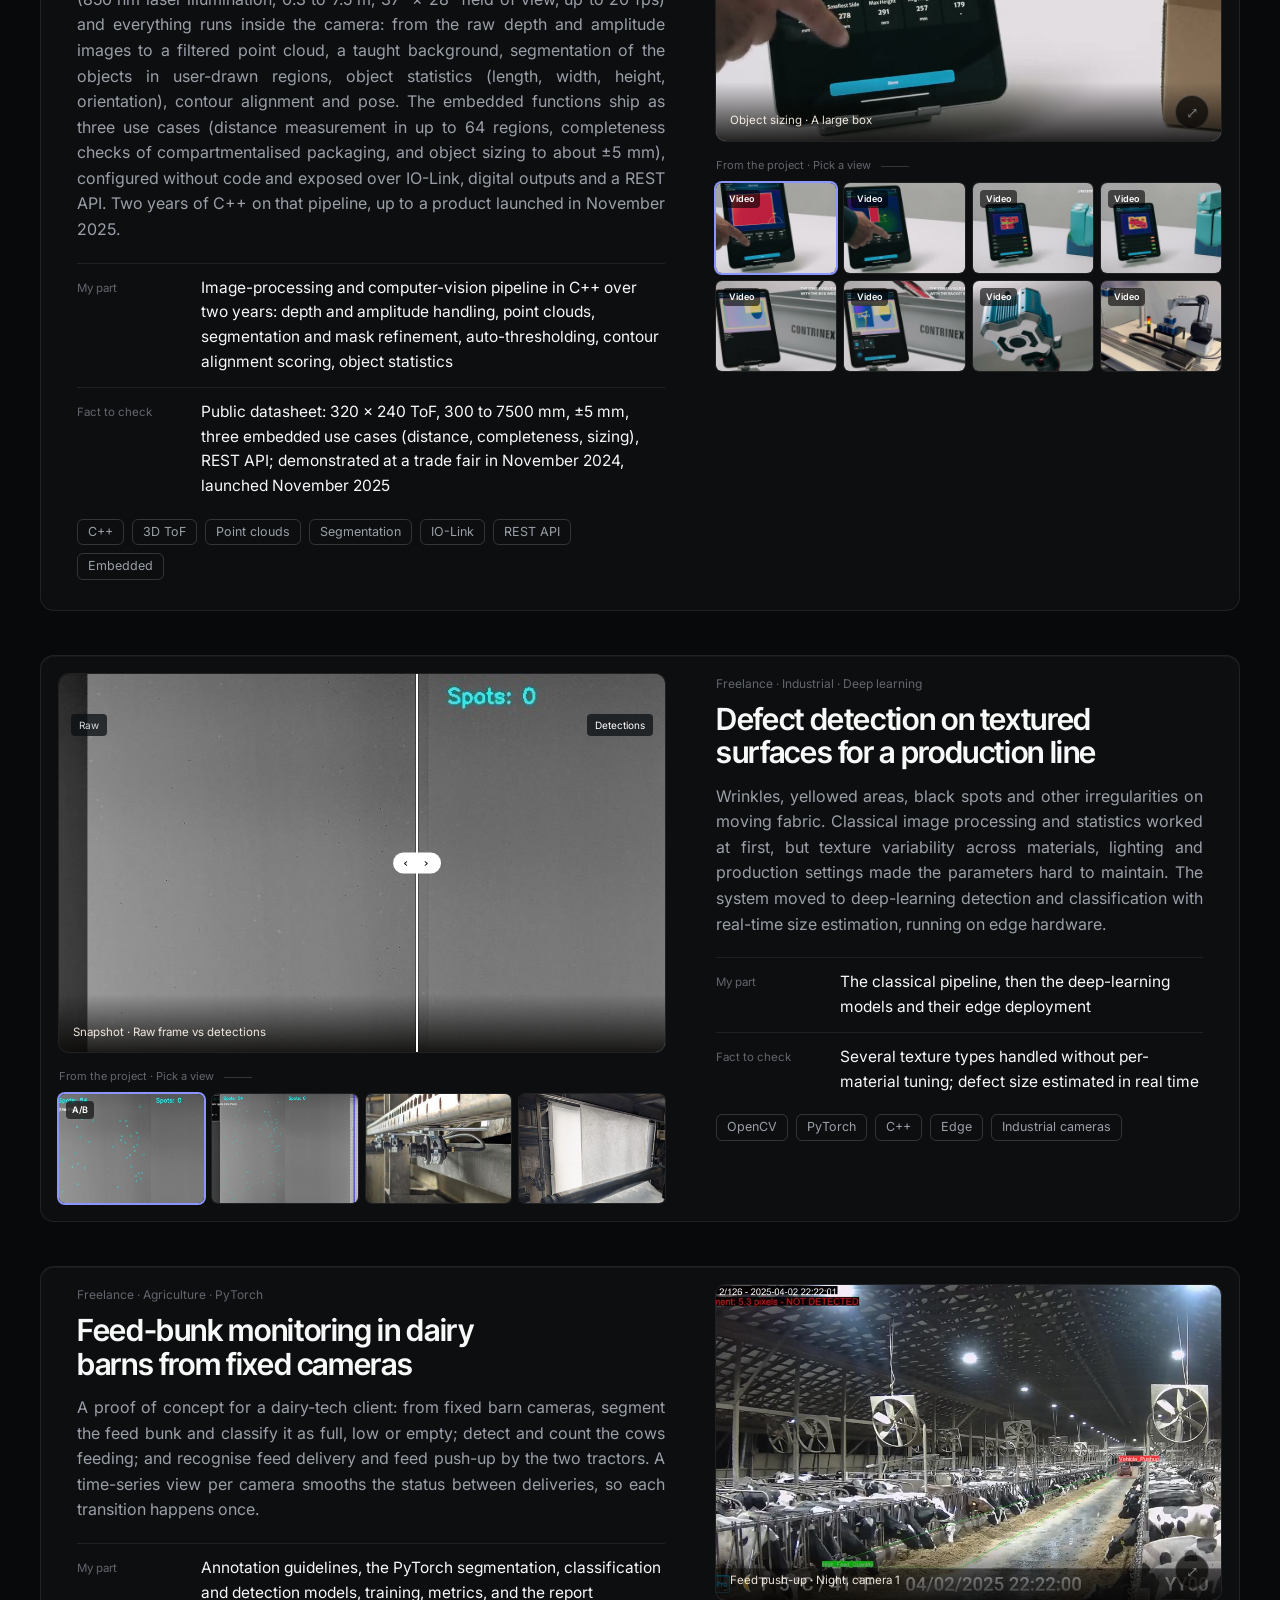
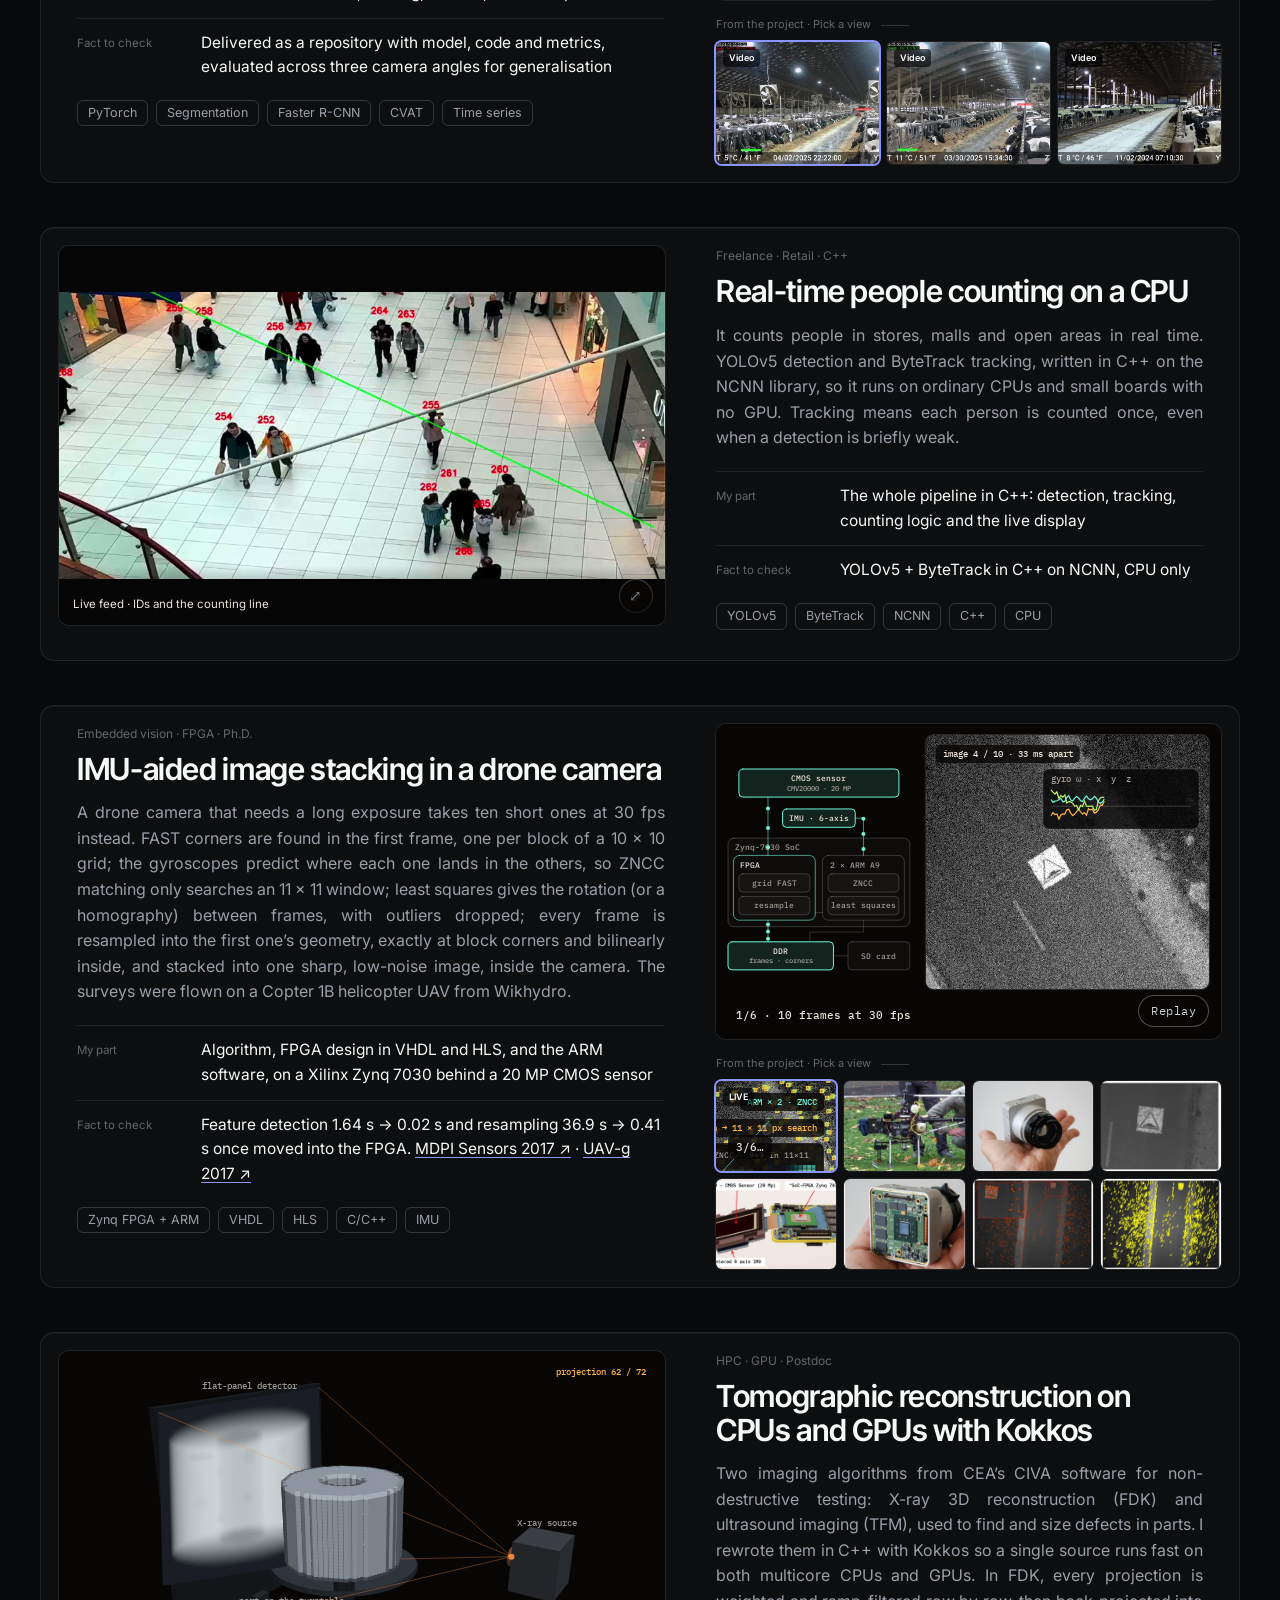
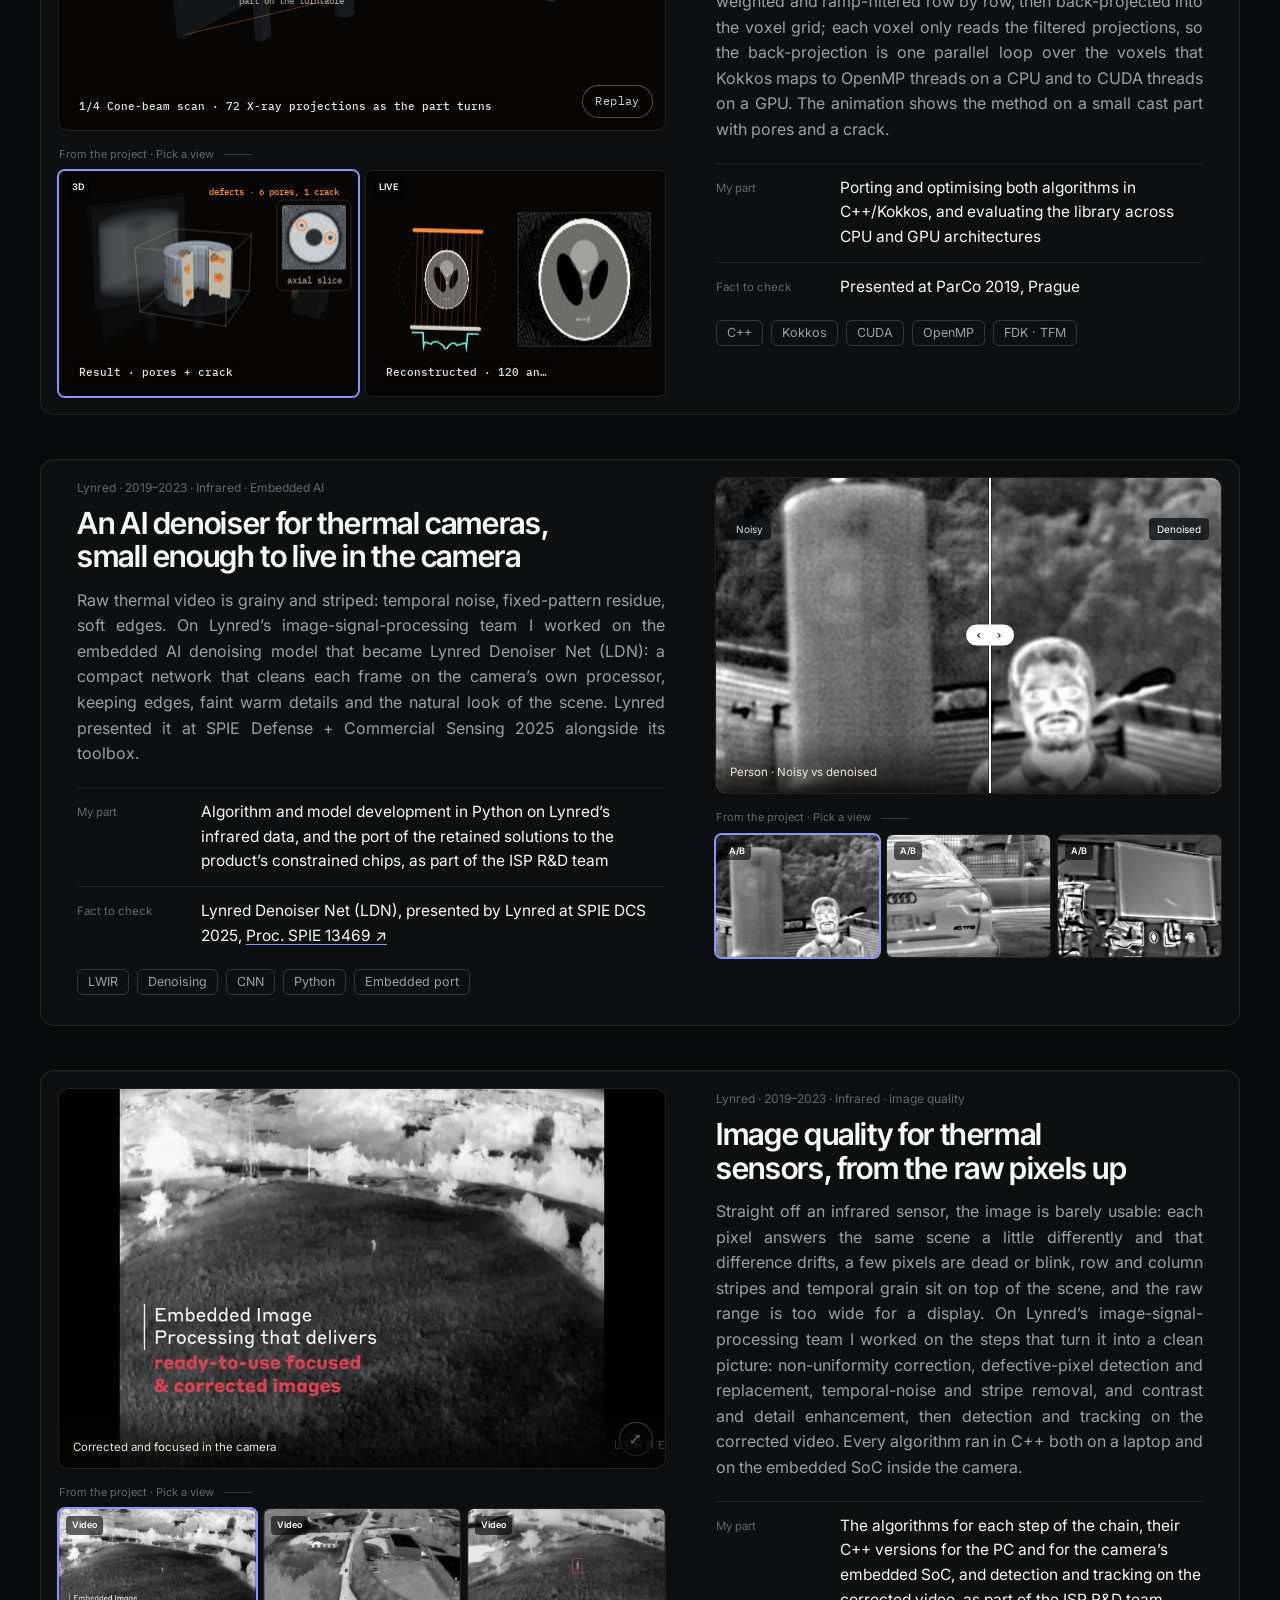
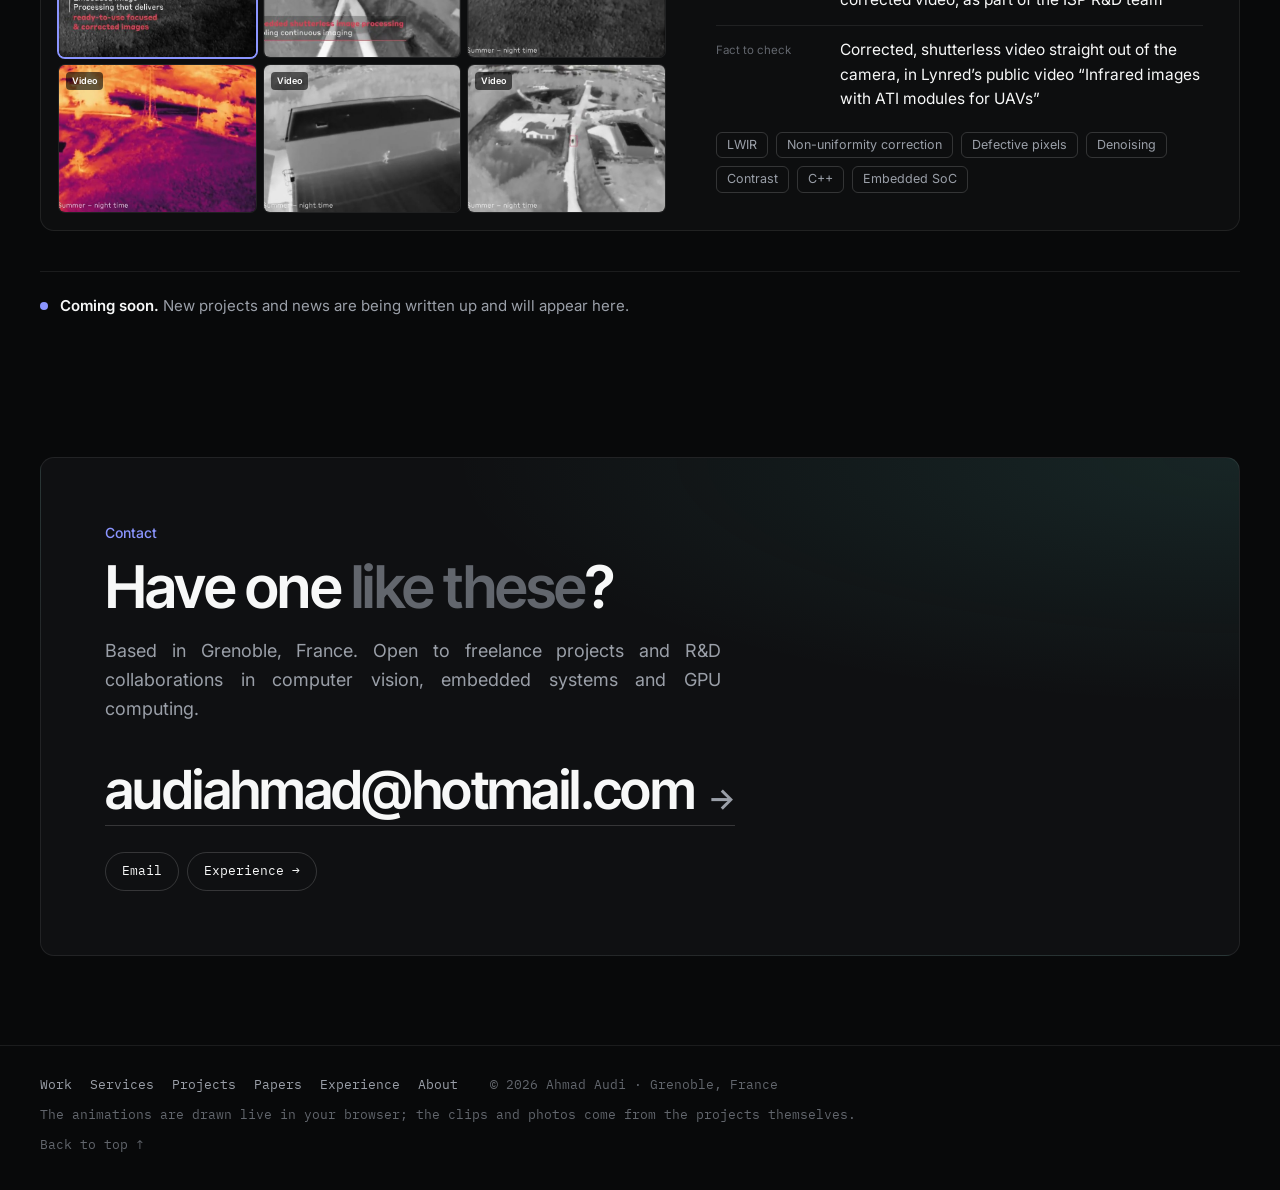
==== commit 1530c453: "FPV: UAV123 car15 and car12 tracking clips added; hero frame shows up to six clips Co-Authored-By: C" ====
--- a/projects.html
+++ b/projects.html
@@ -23,8 +23,8 @@
   <link rel="preconnect" href="https://fonts.googleapis.com">
   <link rel="preconnect" href="https://fonts.gstatic.com" crossorigin>
   <link rel="stylesheet" href="https://fonts.googleapis.com/css2?family=Inter:wght@400..700&family=Inter+Tight:wght@500..700&family=IBM+Plex+Mono:wght@400;500;600&display=swap">
-  <link rel="stylesheet" href="styles.css?v=1794638073">
-  <link rel="stylesheet" href="styles-variants.css?v=1794638073">
+  <link rel="stylesheet" href="styles.css?v=1794671570">
+  <link rel="stylesheet" href="styles-variants.css?v=1794671570">
 
   <script>
     // Restore the visitor's light/dark choice before first paint, so there is no flash.
@@ -141,6 +141,8 @@
           <article class="project reveal" id="p2" aria-labelledby="p2Title">
             <div class="project-media slides" data-kind="img">
               <figure class="slide is-active" data-kind="video" data-short="UAV123 car9 · Hybrid tracker, a small car under a sign" data-cap="UAV123 car9, a public drone benchmark, run with the hybrid tracker: a fast tracker on every frame, re-anchored by a stronger model when its confidence drops. The small car passes under an overhead sign, the label reads RE-ANCHOR as the box is re-centred, and the track holds past the sign and another car. On this sequence the hybrid scores 0.76 success, against 0.37 for the fast tracker alone."><video src="assets/video/fpv-uav123-car9.mp4" poster="assets/img/projects/fpv-uav123-car9-poster.jpg" muted loop playsinline preload="metadata" aria-label="Video: an aerial view of a palm-lined road, a small green box following one car under an overhead sign"></video></figure>
+              <figure class="slide" data-kind="video" data-short="UAV123 car15 · A car a few pixels wide" data-cap="UAV123 car15, filmed from high above a highway: the target is a car a few pixels wide crossing the bridge. The evaluation tool’s live readout: EfficientTAM-tiny at 640 px running at 22.9 fps, the IoU against the ground truth (white) frame by frame, and a sequence AUC of 0.611."><video src="assets/video/fpv-uav123-car15.mp4" poster="assets/img/projects/fpv-uav123-car15-poster.jpg" muted loop playsinline preload="metadata" aria-label="Video: a wide aerial view of a highway bridge over a construction site, a tiny magenta box on a car crossing the bridge"></video></figure>
+              <figure class="slide" data-kind="video" data-short="UAV123 car12 · Held past palms and buildings" data-cap="UAV123 car12: one box drawn by the operator, detector switched off. The camera pans across palms, buildings and the waterfront while the tracker stays on the small car; its readout counts 497 of 499 frames tracked at 29.9 fps."><video src="assets/video/fpv-uav123-car12.mp4" poster="assets/img/projects/fpv-uav123-car12-poster.jpg" muted loop playsinline preload="metadata" aria-label="Video: an aerial pan over palm trees, office buildings and a waterfront road, a small magenta box on one car"></video></figure>
               <figure class="slide" data-kind="video" data-short="Benchmark · DTB70 Car6, frozen lake" data-cap="The evaluation tool on DTB70 Car6, a public drone benchmark: yellow is the tracker, white is the ground truth. The readout prints the live frame rate (29.6 fps), the IoU per frame and the success rate so far; sequence AUC 0.73."><video src="assets/video/fpv-dtb70-car6.mp4" poster="assets/img/projects/fpv-dtb70-car6-poster.jpg" muted loop playsinline preload="metadata" aria-label="Video: a car driving on a frozen lake seen from a drone, a yellow tracking box around it and evaluation text at the top"></video></figure>
               <figure class="slide" data-kind="video" data-short="UAV123 · A boat a few pixels wide" data-cap="The hard regime: a boat a few pixels wide beside a lighthouse, tracked from one operator box with the detector switched off. 480 of 481 frames held at 30 fps."><video src="assets/video/fpv-uav123-boat.mp4" poster="assets/img/projects/fpv-uav123-boat-poster.jpg" muted loop playsinline preload="metadata" aria-label="Video: aerial view of a bay with a lighthouse and marina, a tiny magenta tracking box on a boat"></video></figure>
               <figure class="slide" data-kind="video" data-fit="contain" data-short="UAV123 · Tracking another drone" data-cap="Tracking a flying drone against sky and beach from a single box, detector off: 132 of 133 frames held at 30 fps."><video src="assets/video/fpv-uav123-uav.mp4" poster="assets/img/projects/fpv-uav123-uav-poster.jpg" muted loop playsinline preload="metadata" aria-label="Video: a beach seen from a low camera, a small magenta tracking box on a drone in the sky"></video></figure>
@@ -150,11 +152,13 @@
             </div>
             <div class="project-extra">
               <p class="extra-label">From the project · Pick a view</p>
-              <ul class="shots shots-4">
+              <ul class="shots">
                 <li><button class="shot" type="button" data-slide="0" aria-pressed="true" aria-label="Show: UAV123 car9 · Hybrid tracker, a small car under a sign"><img src="assets/img/projects/fpv-uav123-car9-thumb.jpg" alt="" loading="lazy" width="560" height="420"><span class="shot-badge" aria-hidden="true">Video</span><span class="shot-cap">UAV123 car9 · Hybrid tracker, a small car under a sign</span></button></li>
-                <li><button class="shot" type="button" data-slide="1" aria-pressed="false" aria-label="Show: Benchmark · DTB70 Car6, frozen lake"><img src="assets/img/projects/fpv-dtb70-car6-thumb.jpg" alt="" loading="lazy" width="560" height="420"><span class="shot-badge" aria-hidden="true">Video</span><span class="shot-cap">Benchmark · DTB70 Car6, frozen lake</span></button></li>
-                <li><button class="shot" type="button" data-slide="2" aria-pressed="false" aria-label="Show: UAV123 · A boat a few pixels wide"><img src="assets/img/projects/fpv-uav123-boat-thumb.jpg" alt="" loading="lazy" width="560" height="420"><span class="shot-badge" aria-hidden="true">Video</span><span class="shot-cap">UAV123 · A boat a few pixels wide</span></button></li>
-                <li><button class="shot" type="button" data-slide="3" aria-pressed="false" aria-label="Show: UAV123 · Tracking another drone"><img src="assets/img/projects/fpv-uav123-uav-thumb.jpg" alt="" loading="lazy" width="560" height="420"><span class="shot-badge" aria-hidden="true">Video</span><span class="shot-cap">UAV123 · Tracking another drone</span></button></li>
+                <li><button class="shot" type="button" data-slide="1" aria-pressed="false" aria-label="Show: UAV123 car15 · A car a few pixels wide"><img src="assets/img/projects/fpv-uav123-car15-thumb.jpg" alt="" loading="lazy" width="560" height="420"><span class="shot-badge" aria-hidden="true">Video</span><span class="shot-cap">UAV123 car15 · A car a few pixels wide</span></button></li>
+                <li><button class="shot" type="button" data-slide="2" aria-pressed="false" aria-label="Show: UAV123 car12 · Held past palms and buildings"><img src="assets/img/projects/fpv-uav123-car12-thumb.jpg" alt="" loading="lazy" width="560" height="420"><span class="shot-badge" aria-hidden="true">Video</span><span class="shot-cap">UAV123 car12 · Held past palms and buildings</span></button></li>
+                <li><button class="shot" type="button" data-slide="3" aria-pressed="false" aria-label="Show: Benchmark · DTB70 Car6, frozen lake"><img src="assets/img/projects/fpv-dtb70-car6-thumb.jpg" alt="" loading="lazy" width="560" height="420"><span class="shot-badge" aria-hidden="true">Video</span><span class="shot-cap">Benchmark · DTB70 Car6, frozen lake</span></button></li>
+                <li><button class="shot" type="button" data-slide="4" aria-pressed="false" aria-label="Show: UAV123 · A boat a few pixels wide"><img src="assets/img/projects/fpv-uav123-boat-thumb.jpg" alt="" loading="lazy" width="560" height="420"><span class="shot-badge" aria-hidden="true">Video</span><span class="shot-cap">UAV123 · A boat a few pixels wide</span></button></li>
+                <li><button class="shot" type="button" data-slide="5" aria-pressed="false" aria-label="Show: UAV123 · Tracking another drone"><img src="assets/img/projects/fpv-uav123-uav-thumb.jpg" alt="" loading="lazy" width="560" height="420"><span class="shot-badge" aria-hidden="true">Video</span><span class="shot-cap">UAV123 · Tracking another drone</span></button></li>
               </ul>
             </div>
             <div class="project-body">
@@ -637,13 +641,13 @@
     <button class="lb-btn lb-next" type="button" aria-label="Next image">›</button>
   </dialog>
 
-  <script src="js/main.js?v=1794638073"></script>
-  <script src="js/titles.js?v=1794638073"></script>
-  <script src="js/ambient.js?v=1794638073"></script>
-  <script src="js/work.js?v=1794638073"></script>
-  <script src="js/sims.js?v=1794638073"></script>
-  <script src="js/previews.js?v=1794638073"></script>
-  <script src="js/slides.js?v=1794638073"></script>
-  <script src="js/compare.js?v=1794638073"></script>
+  <script src="js/main.js?v=1794671570"></script>
+  <script src="js/titles.js?v=1794671570"></script>
+  <script src="js/ambient.js?v=1794671570"></script>
+  <script src="js/work.js?v=1794671570"></script>
+  <script src="js/sims.js?v=1794671570"></script>
+  <script src="js/previews.js?v=1794671570"></script>
+  <script src="js/slides.js?v=1794671570"></script>
+  <script src="js/compare.js?v=1794671570"></script>
 </body>
 </html>
--- a/styles.css
+++ b/styles.css
@@ -1921,5 +1921,6 @@
 .hw-multi.n-5 { grid-template-columns: repeat(6, minmax(0, 1fr)); grid-template-rows: 1fr 1fr; }
 .hw-multi.n-5 .hm-tile:nth-child(-n+2) { grid-column: span 3; }
 .hw-multi.n-5 .hm-tile:nth-child(n+3) { grid-column: span 2; }
+.hw-multi.n-6 { grid-template-columns: repeat(3, minmax(0, 1fr)); grid-template-rows: 1fr 1fr; }
 /* The main clip fades in once it plays; the grid's clips are visible from the start (poster first). */
 .hw-main .hm-tile video { opacity: 1; transition: none; }
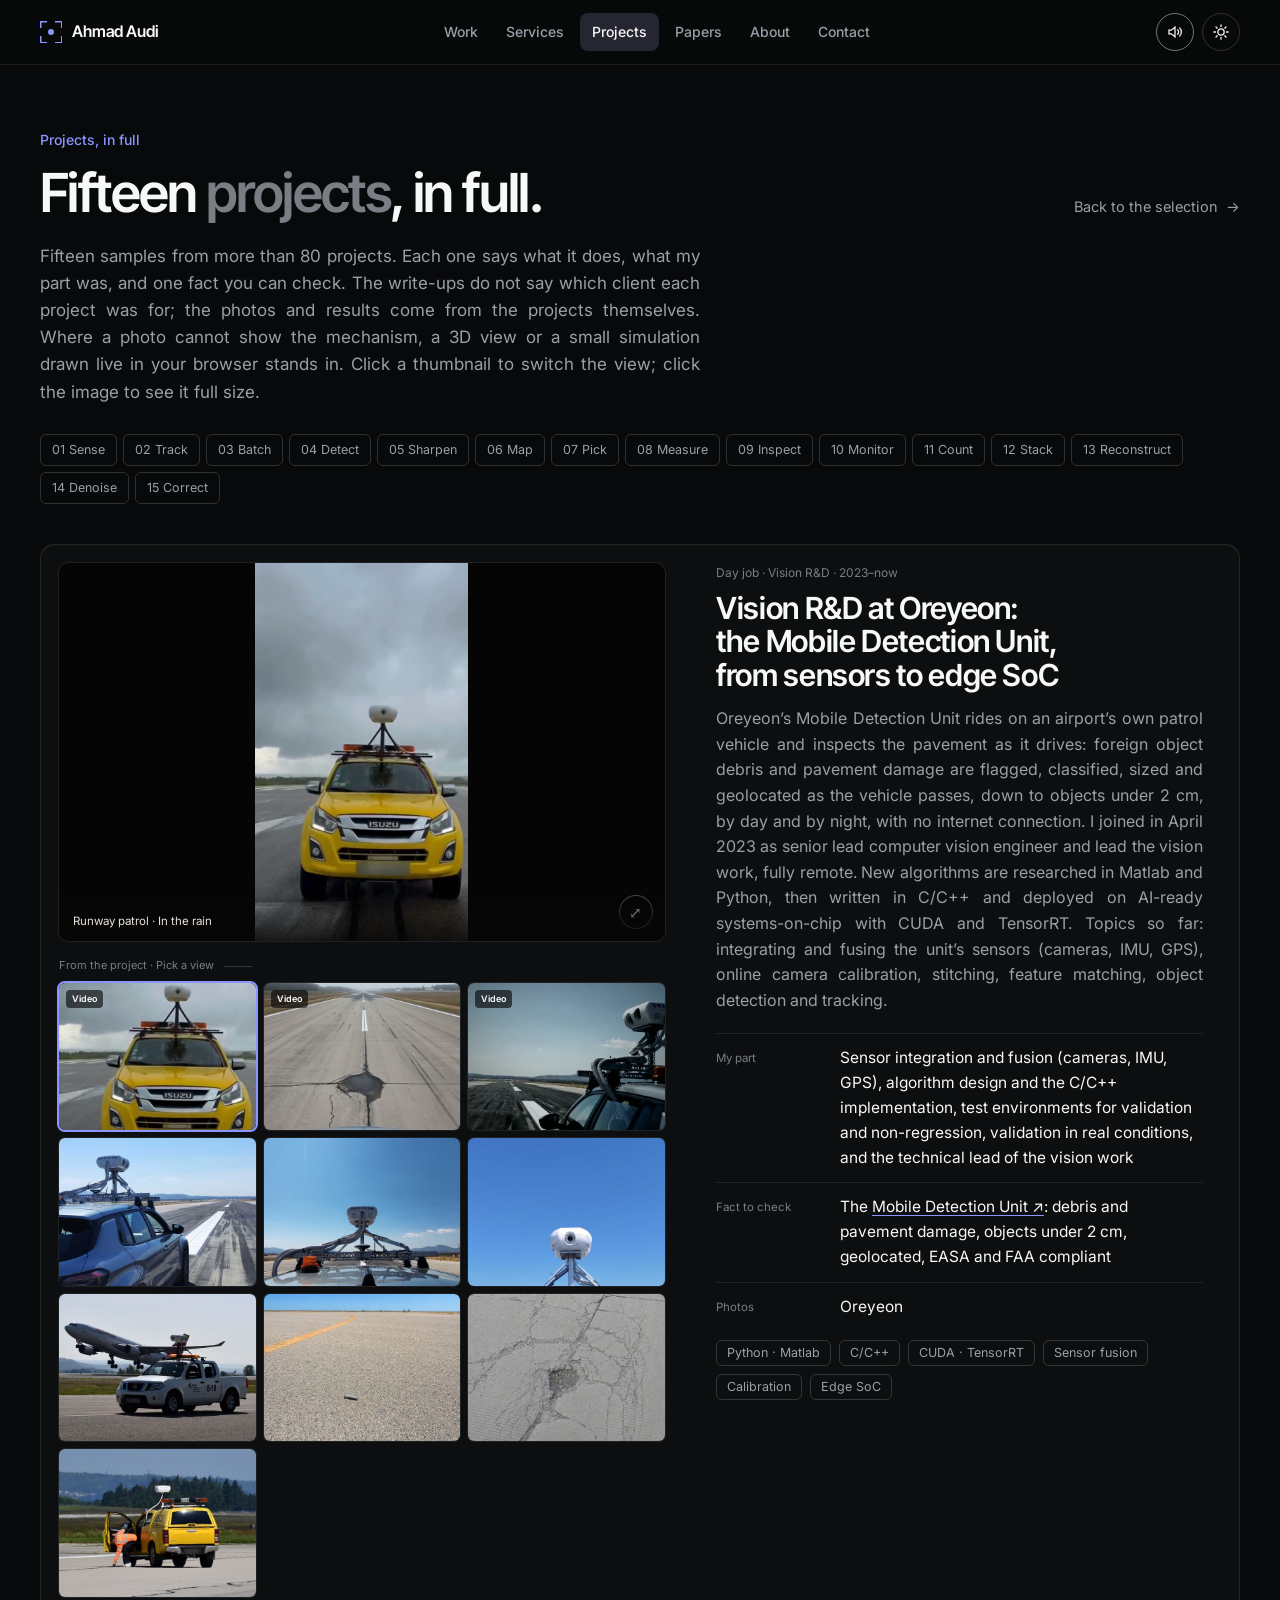
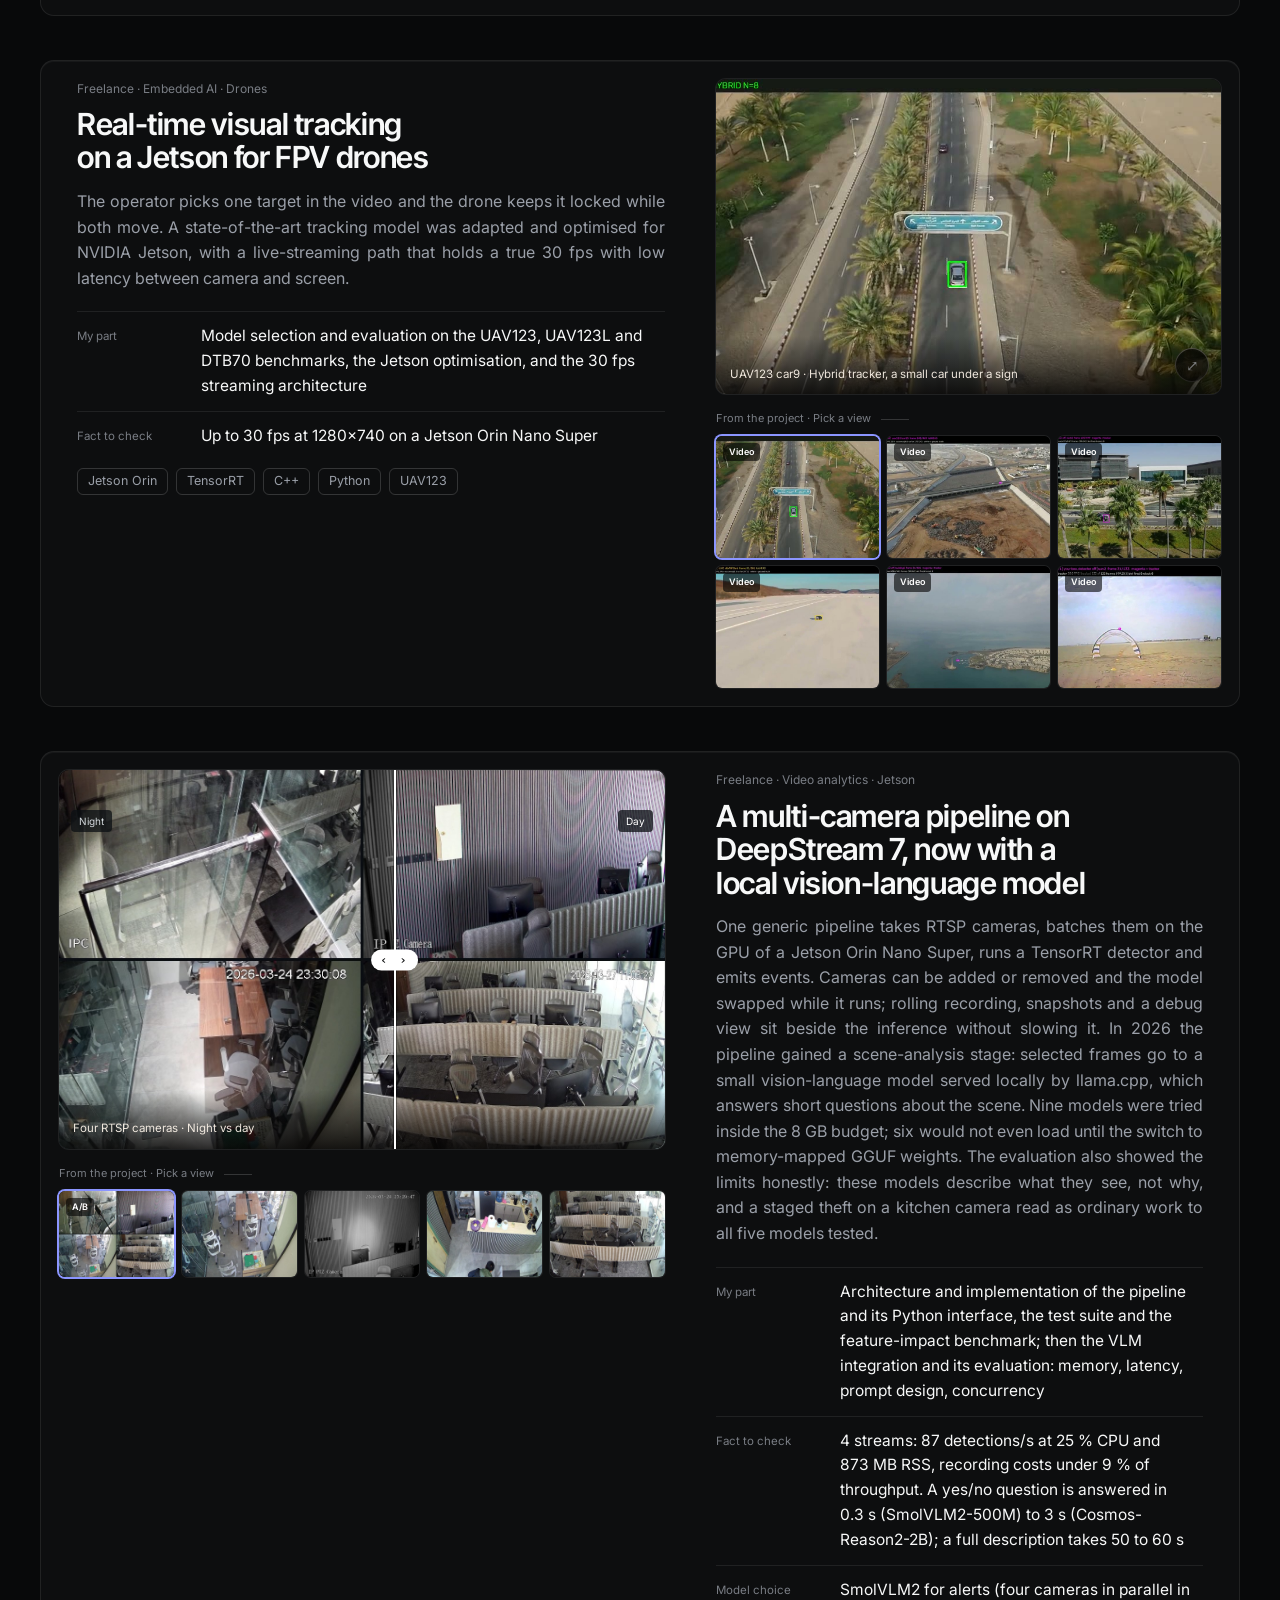
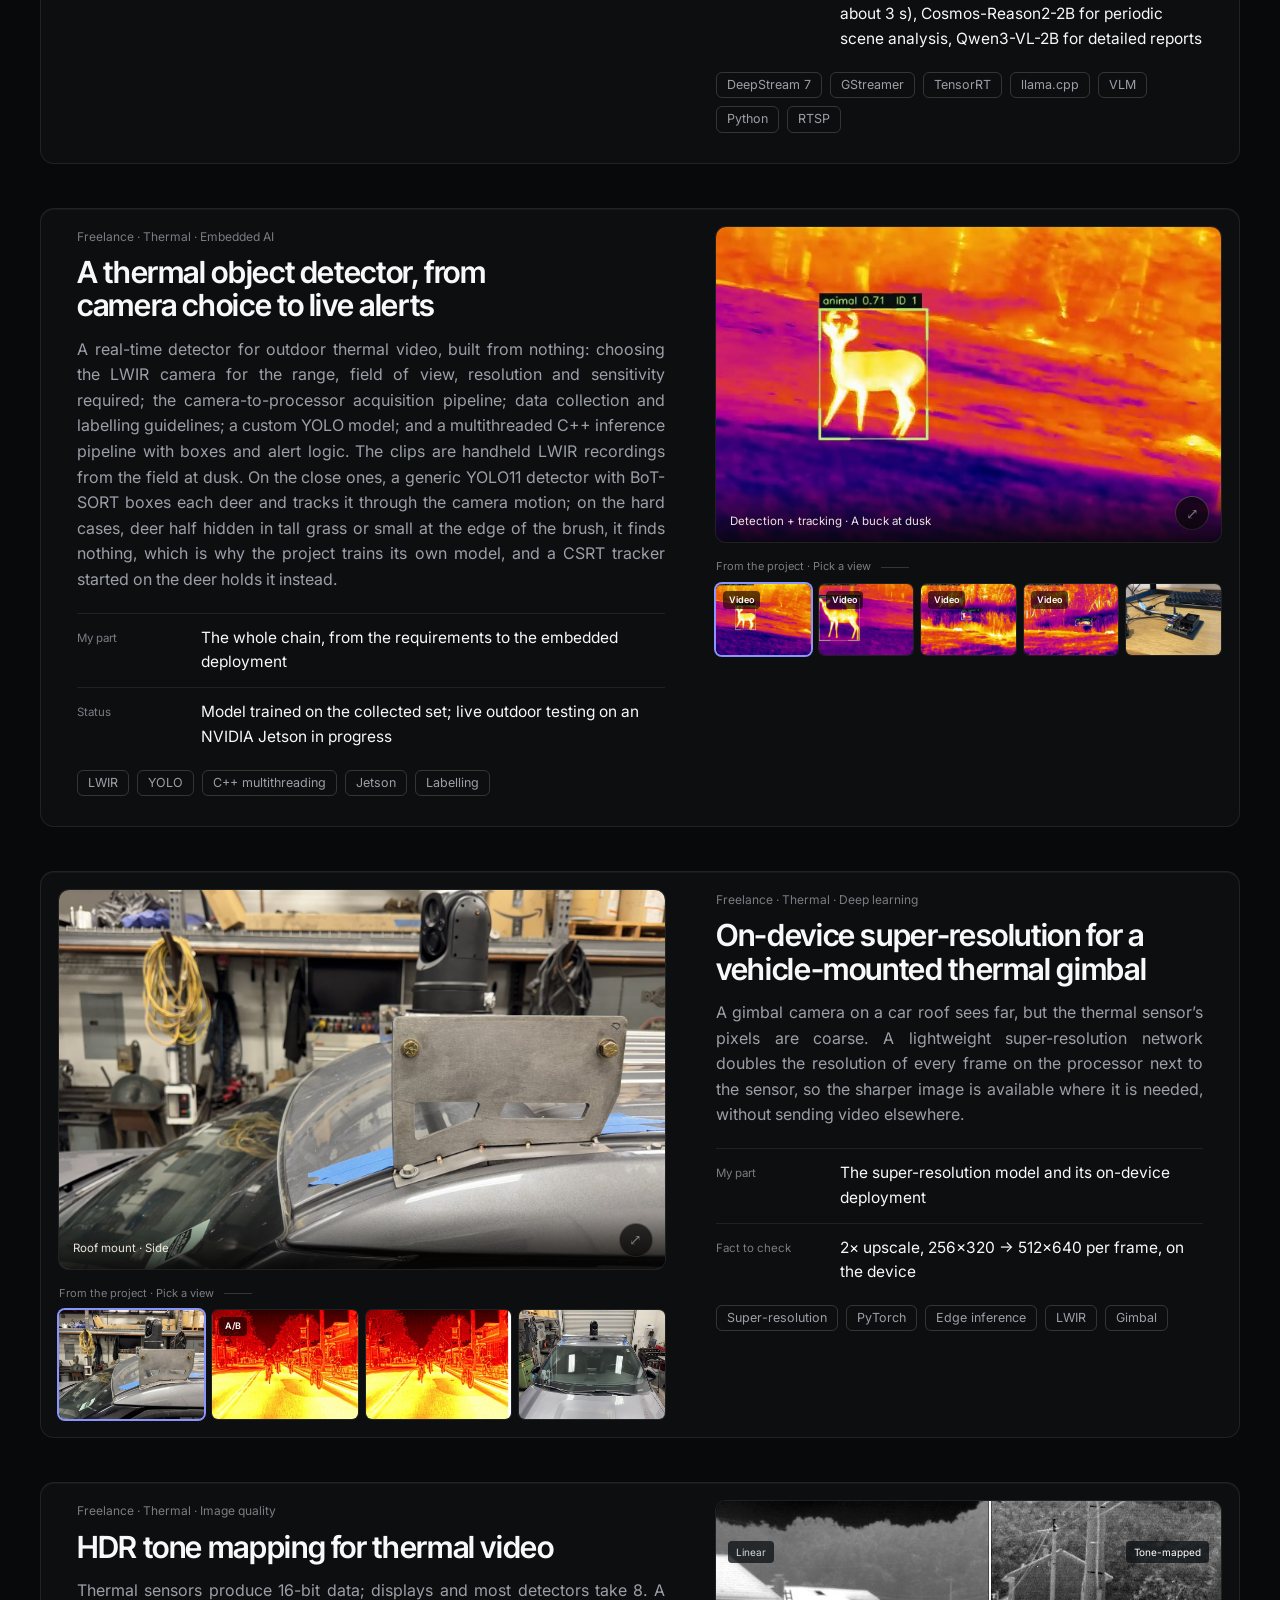
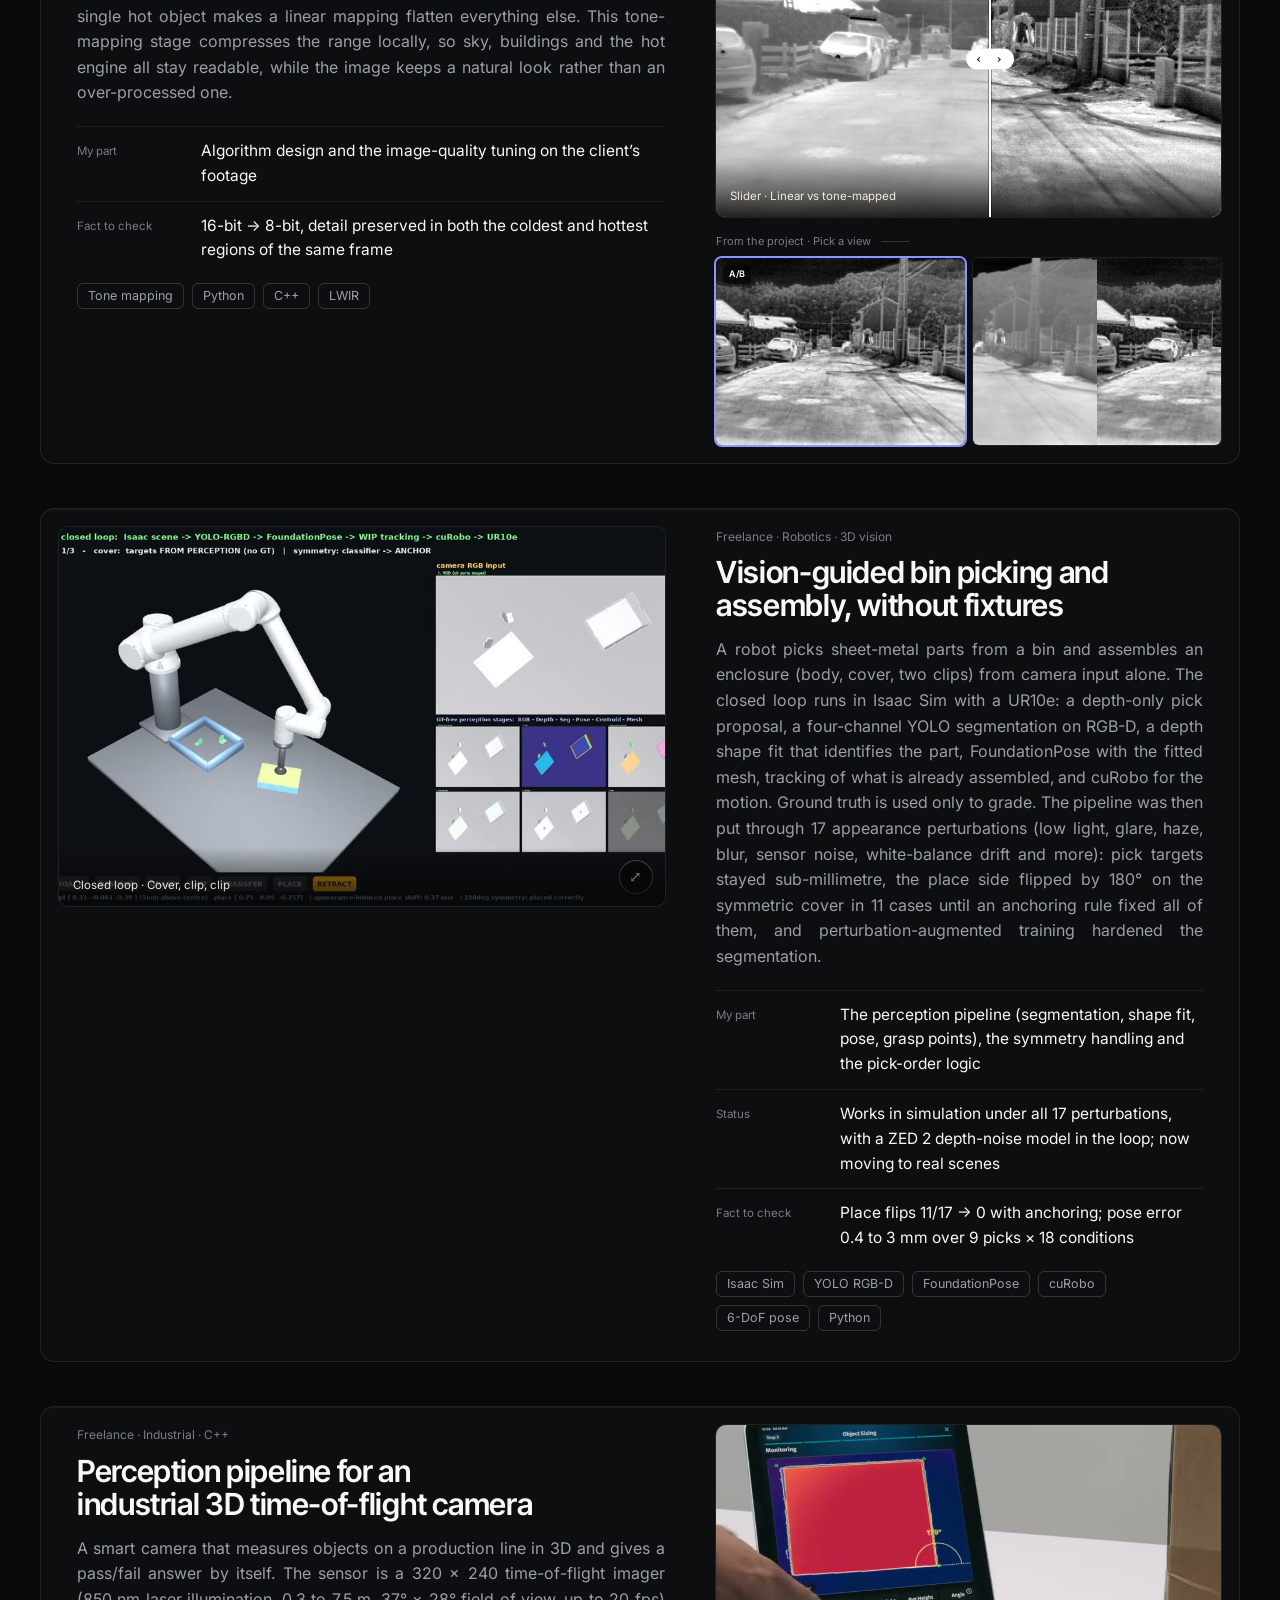
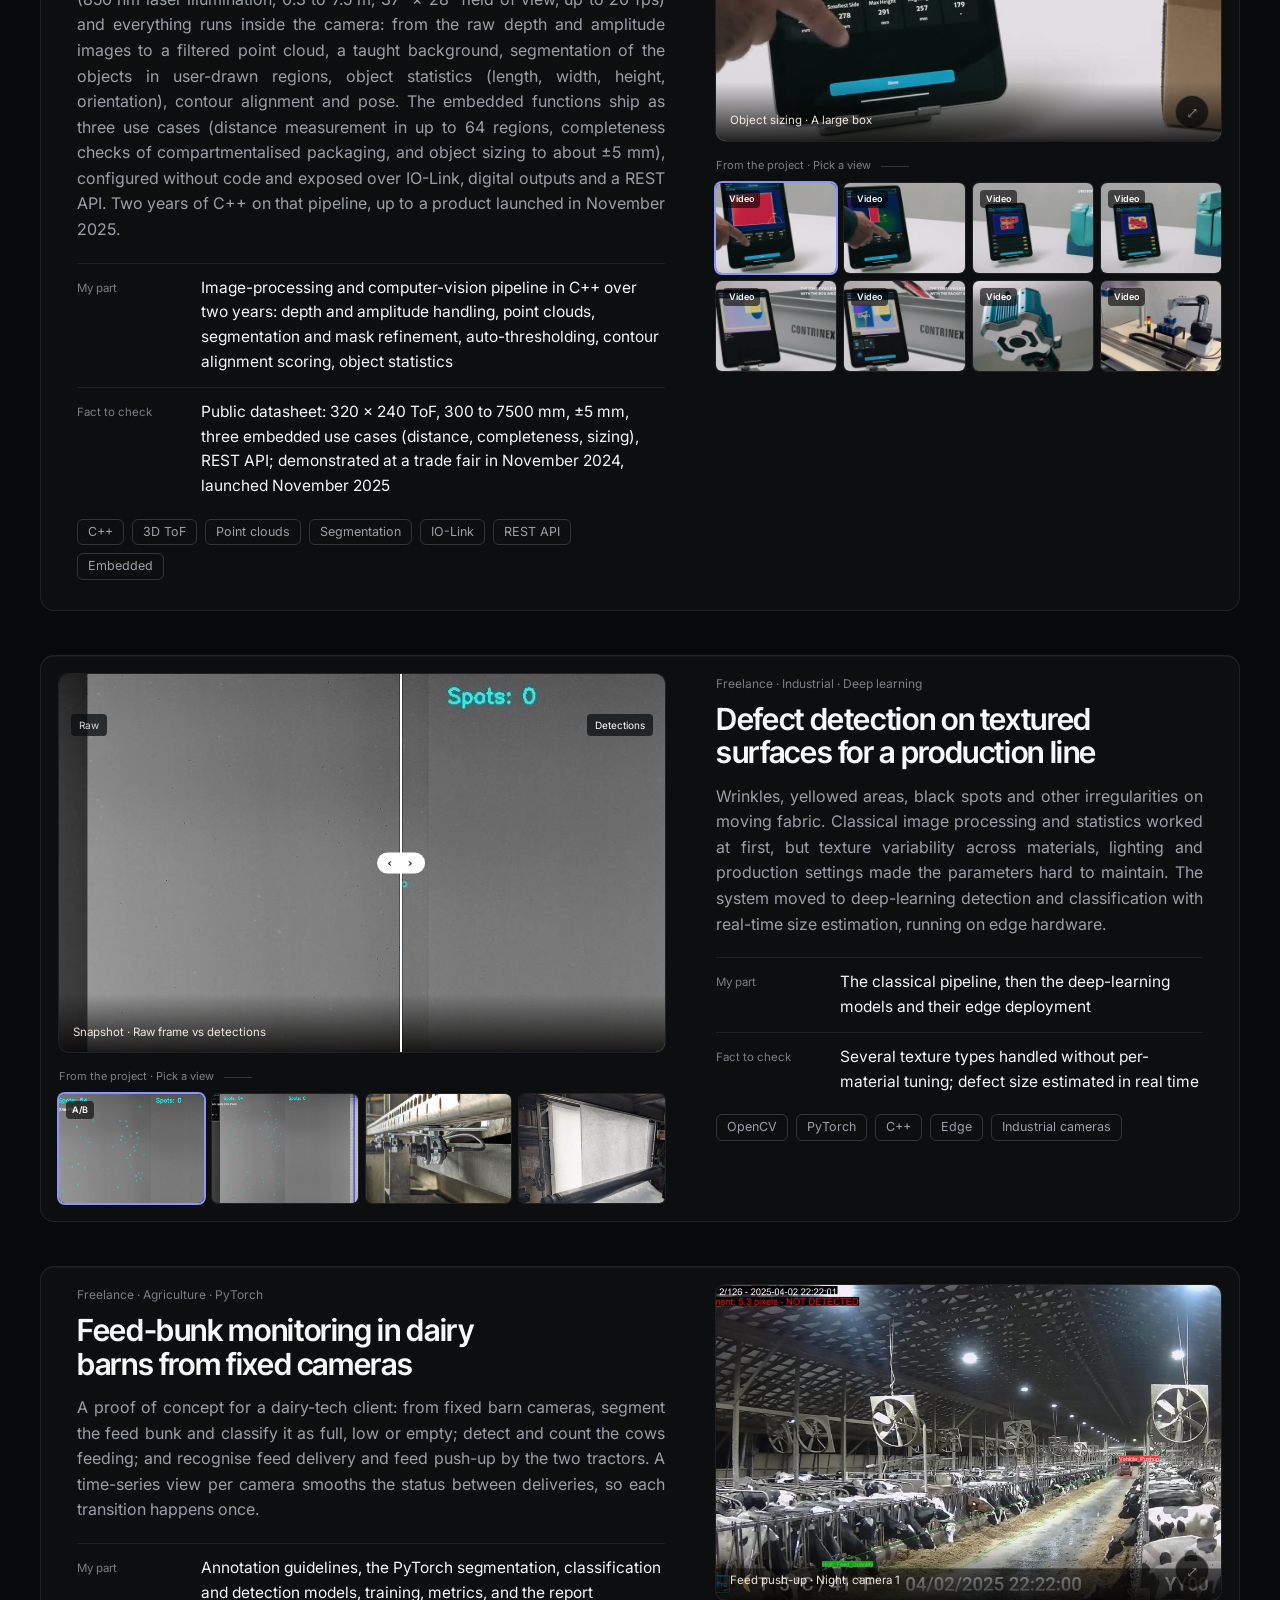
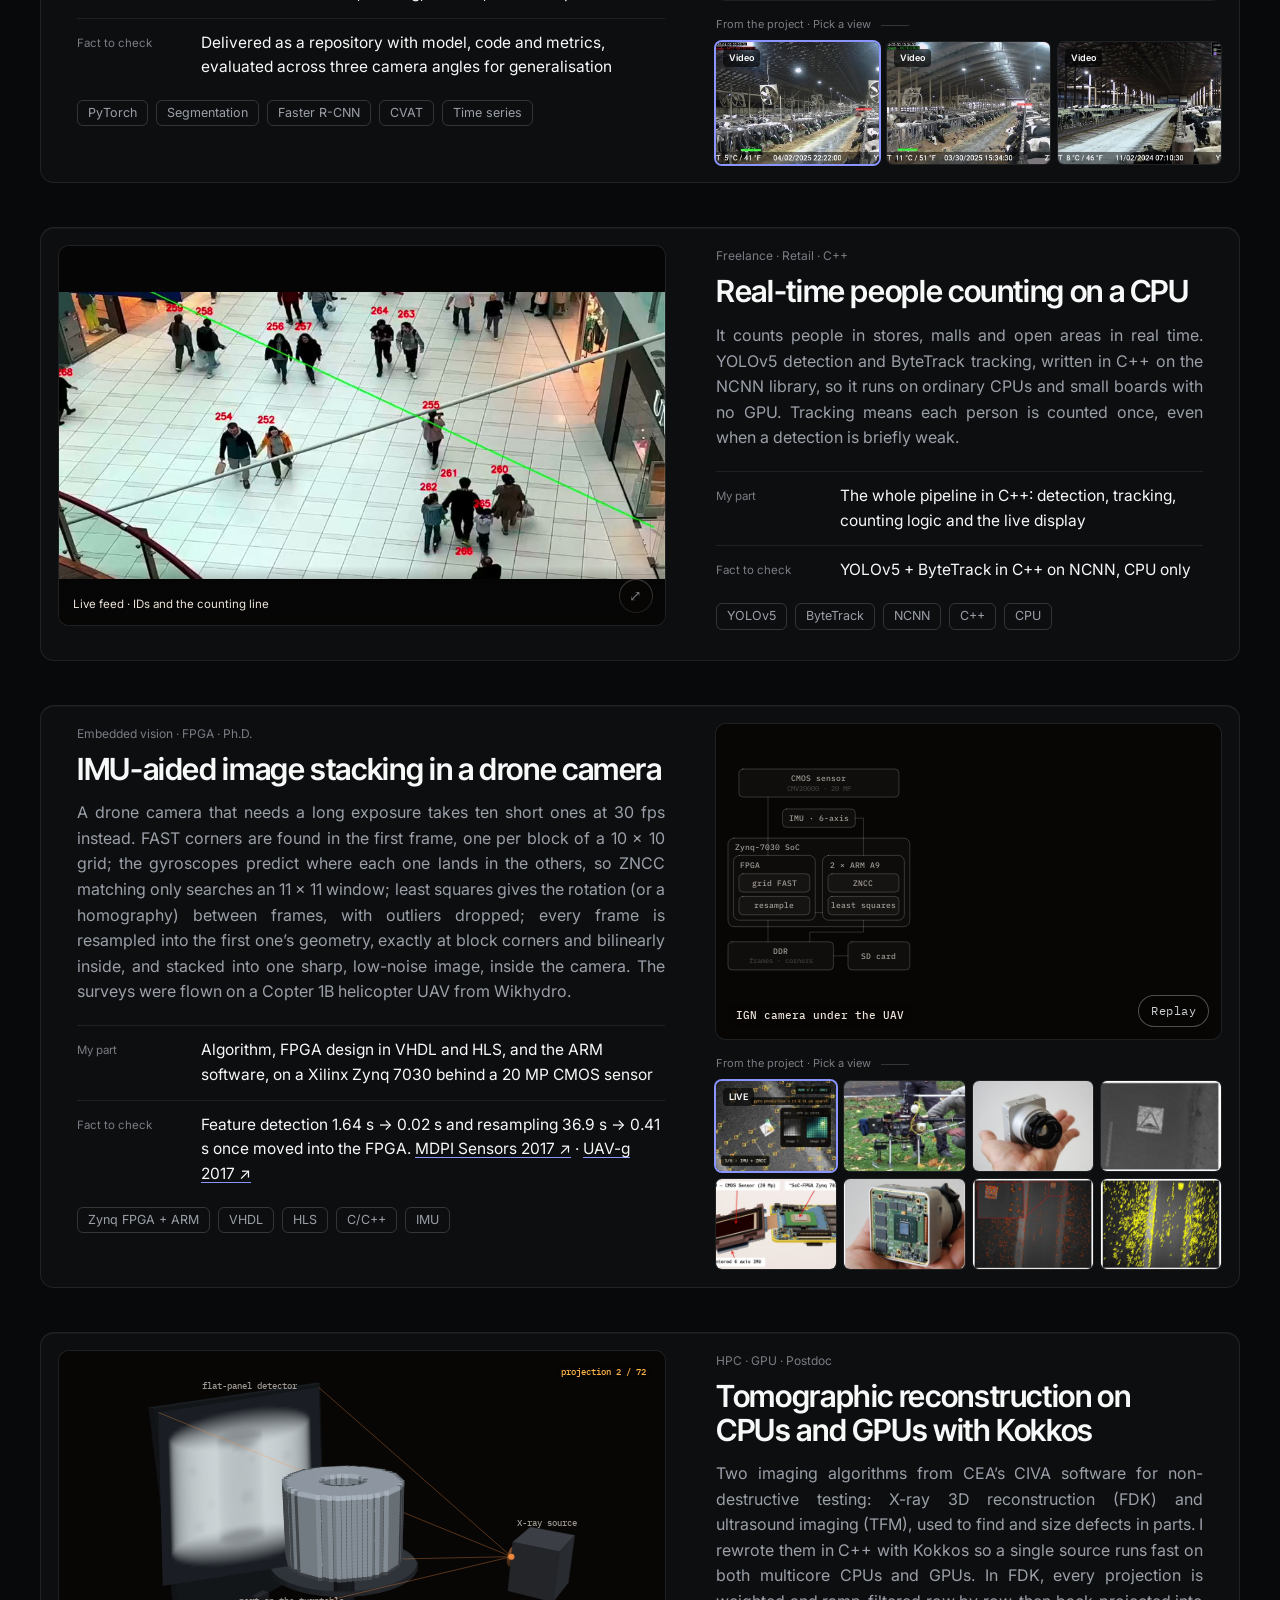
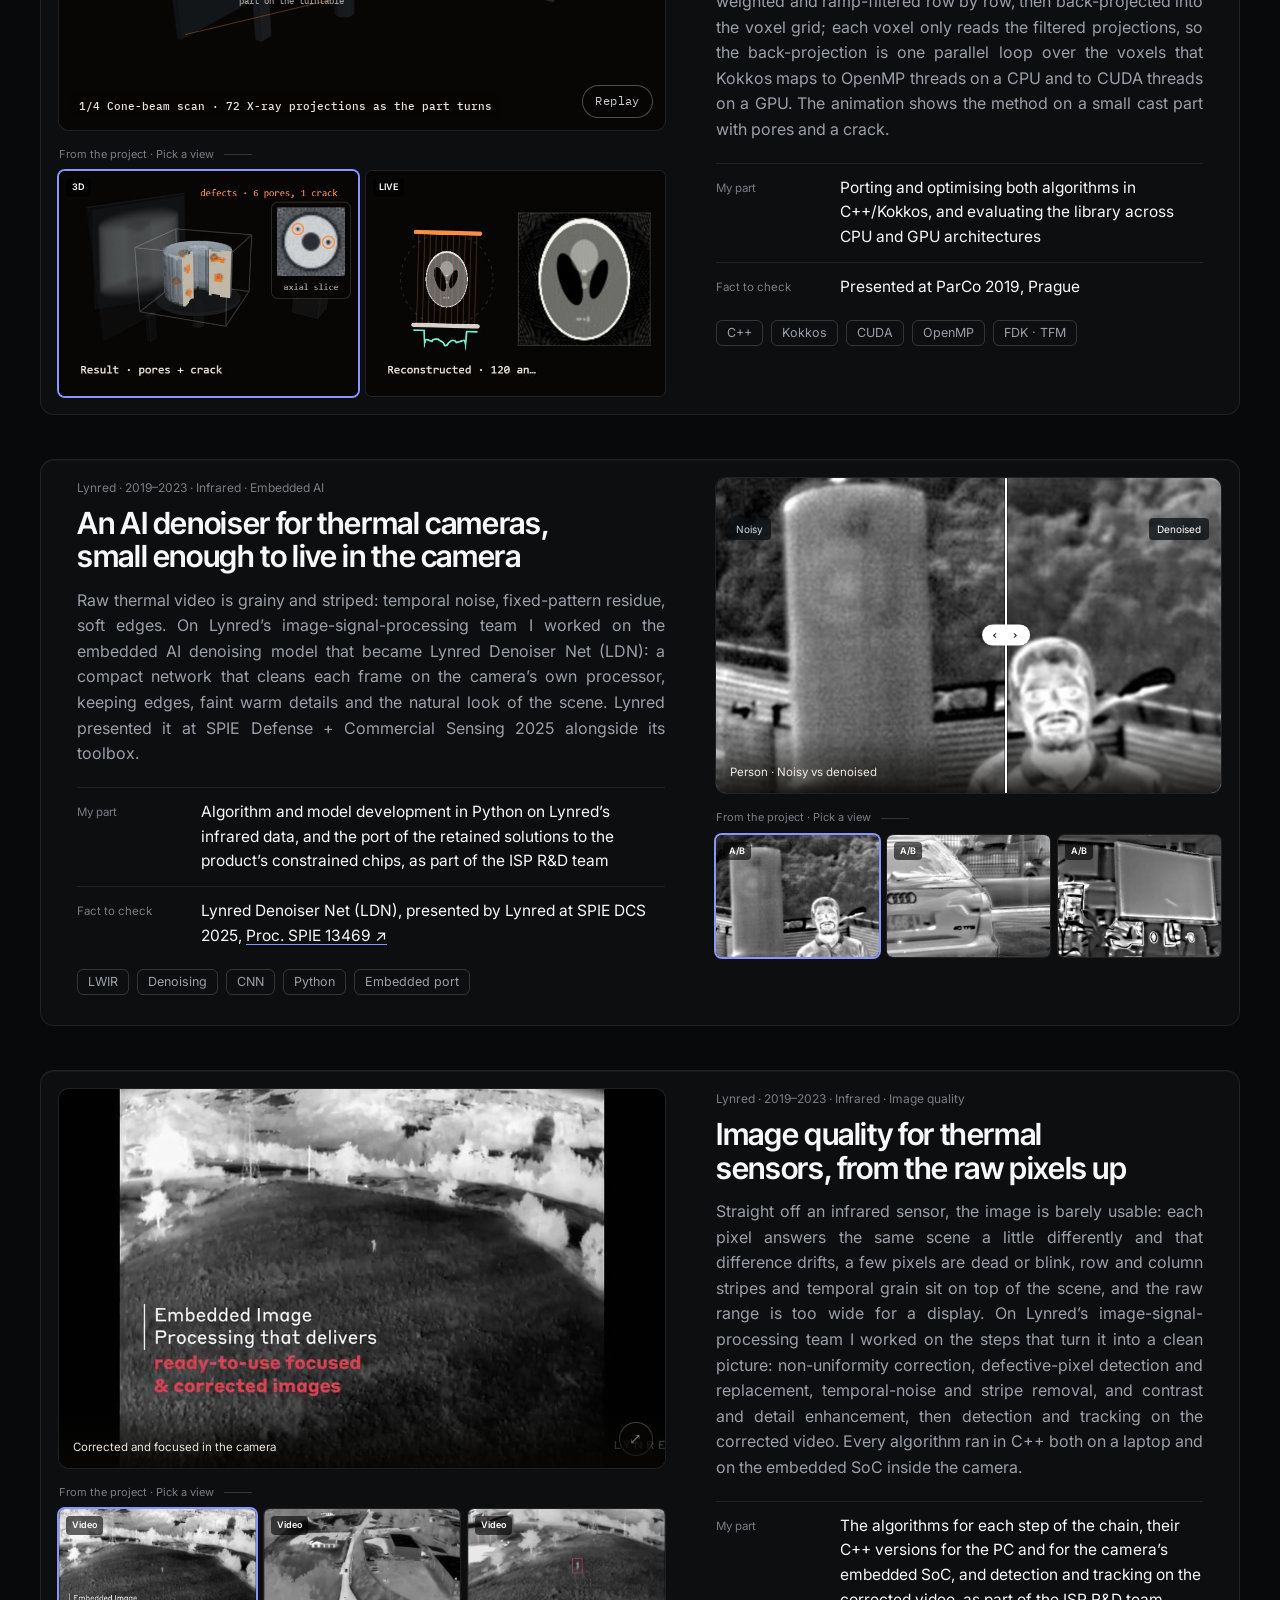
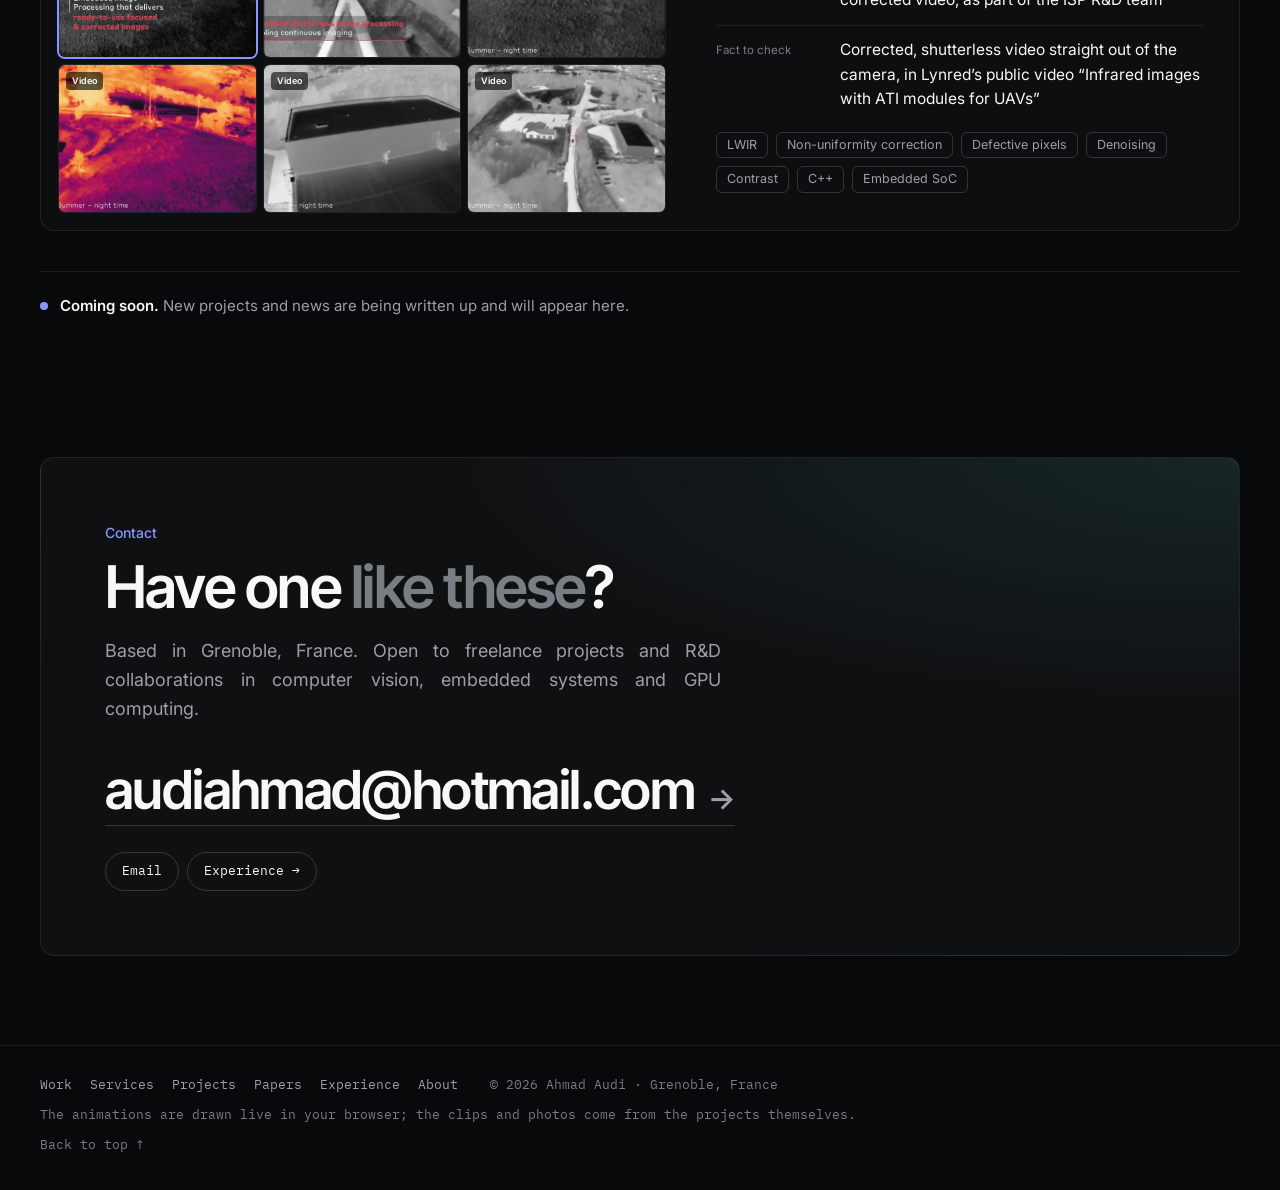
==== commit 5b662d22: "Speed: lazy media and small posters, sliced animation set-up, no off-screen animations, lighter CSS," ====
--- a/projects.html
+++ b/projects.html
@@ -23,8 +23,8 @@
   <link rel="preconnect" href="https://fonts.googleapis.com">
   <link rel="preconnect" href="https://fonts.gstatic.com" crossorigin>
   <link rel="stylesheet" href="https://fonts.googleapis.com/css2?family=Inter:wght@400..700&family=Inter+Tight:wght@500..700&family=IBM+Plex+Mono:wght@400;500;600&display=swap">
-  <link rel="stylesheet" href="styles.css?v=1794671570">
-  <link rel="stylesheet" href="styles-variants.css?v=1794671570">
+  <link rel="stylesheet" href="styles.css?v=1794740292">
+  <link rel="stylesheet" href="styles-variants.css?v=1794740292">
 
   <script>
     // Restore the visitor's light/dark choice before first paint, so there is no flash.
@@ -93,19 +93,20 @@
         <ul class="jump reveal" aria-label="Jump to a project">
           <li><a href="#p1">01 Sense</a></li><li><a href="#p2">02 Track</a></li><li><a href="#p3">03 Batch</a></li><li><a href="#p4">04 Detect</a></li><li><a href="#p5">05 Sharpen</a></li><li><a href="#p6">06 Map</a></li><li><a href="#p7">07 Pick</a></li><li><a href="#p8">08 Measure</a></li><li><a href="#p9">09 Inspect</a></li><li><a href="#p10">10 Monitor</a></li><li><a href="#p11">11 Count</a></li><li><a href="#p12">12 Stack</a></li><li><a href="#p13">13 Reconstruct</a></li><li><a href="#p14">14 Denoise</a></li><li><a href="#p15">15 Correct</a></li>
         </ul>
+        <h2 class="sr-only">The projects</h2>
         <div class="projects" data-stagger>
           <article class="project reveal" id="p1" aria-labelledby="p1Title">
             <div class="project-media slides" data-kind="img">
-              <figure class="slide is-active" data-kind="video" data-fit="contain" data-short="Runway patrol · In the rain" data-cap="An airport patrol vehicle carrying the unit drives towards the camera on a wet runway: the inspection runs during the normal patrol, rain or not. Video: Oreyeon (oreyeon.com)."><video src="assets/video/mdu-real-patrol.mp4" poster="assets/img/projects/mdu-real-patrol-poster.jpg" muted loop playsinline preload="metadata" aria-label="Video: a yellow pickup with a white sensor pod on a tripod mount drives towards the camera on a wet runway under a grey sky"></video></figure>
-              <figure class="slide" data-kind="video" data-short="Down the centreline · Cracks and a pothole" data-cap="A drive down a runway centreline, the kind of pavement the unit inspects: joints, cracks and finally a spalled hole pass underneath. Video: Oreyeon (oreyeon.com)."><video src="assets/video/mdu-pov-runway.mp4" poster="assets/img/projects/mdu-pov-runway-poster.jpg" muted loop playsinline preload="metadata" aria-label="Video: a low view driving down a runway centreline, cracks and a pothole passing underneath"></video></figure>
-              <figure class="slide" data-kind="video" data-fit="contain" data-short="On the move · At speed down the runway" data-cap="The patrol vehicle at speed down the runway, the sensor pod and the amber beacon on its roof, the pavement streaking past. Video: Oreyeon (oreyeon.com)."><video src="assets/video/mdu-run-speed.mp4" poster="assets/img/projects/mdu-run-speed-poster.jpg" muted loop playsinline preload="metadata" aria-label="Video: the side of a car with a white sensor pod on its roof, driving fast along a runway"></video></figure>
-              <figure class="slide" data-kind="img" data-full="assets/img/projects/mdu-ride-enters.jpg" data-short="The MDU on a patrol vehicle, entering the runway" data-cap="Oreyeon’s Mobile Detection Unit on a patrol vehicle at the start of an inspection route: it scans the pavement while the vehicle drives its usual patrol. Photo: Oreyeon."><img src="assets/img/projects/mdu-ride-enters.jpg" alt="A grey car with a roof-mounted sensor pod driving onto a runway" loading="lazy"></figure>
-              <figure class="slide" data-kind="img" data-full="assets/img/projects/mdu-rig.jpg" data-short="The sensor pod on its roof rack" data-cap="The unit on the vehicle’s roof rack. Photo: Oreyeon."><img src="assets/img/projects/mdu-rig.jpg" alt="A white sensor pod on a metal frame bolted to a car roof, under a blue sky" loading="lazy"></figure>
-              <figure class="slide" data-kind="img" data-fit="contain" data-full="assets/img/projects/mdu-pod.jpg" data-short="Sensor pod, head-on above the windscreen" data-cap="The sensor pod seen head-on, above the windscreen of the patrol vehicle. Photo: Oreyeon."><img src="assets/img/projects/mdu-pod.jpg" alt="Front view of a car with a white sensor pod raised above the windscreen" loading="lazy"></figure>
-              <figure class="slide" data-kind="img" data-full="assets/img/projects/mdu-madrid.jpg" data-short="Madrid · Patrol vehicle, A330 taking off" data-cap="An airport patrol vehicle carrying the unit while an A330 takes off, in Spain. Photo: Oreyeon."><img src="assets/img/projects/mdu-madrid.jpg" alt="A white pickup with a roof sensor pod on an apron, an airliner taking off behind it" loading="lazy"></figure>
-              <figure class="slide" data-kind="img" data-full="assets/img/projects/mdu-detected.jpg" data-short="What it looks for · Debris a few metres ahead" data-cap="Foreign object debris on a taxiway, the kind of object the unit flags, classifies, sizes and geolocates as the vehicle passes, down to objects under 2 cm. Photo: Oreyeon."><img src="assets/img/projects/mdu-detected.jpg" alt="A small metal fragment lying on sunlit taxiway pavement" loading="lazy"></figure>
-              <figure class="slide" data-kind="img" data-full="assets/img/projects/mdu-pavement.jpg" data-short="Pavement damage · Cracks and spalling" data-cap="Cracked and spalled runway pavement, the second family of defects the unit reports. Photo: Oreyeon."><img src="assets/img/projects/mdu-pavement.jpg" alt="Close view of cracked runway concrete with a spalled hole" loading="lazy"></figure>
-              <figure class="slide" data-kind="img" data-full="assets/img/projects/mdu-fod-retrieval.jpg" data-short="Lyon · Retrieving the debris" data-cap="A ground operator retrieving debris beside a Follow Me vehicle carrying the unit, in France. Photo: Oreyeon."><img src="assets/img/projects/mdu-fod-retrieval.jpg" alt="A worker in high-visibility clothing bending beside a yellow airport vehicle" loading="lazy"></figure>
+              <figure class="slide is-active" data-kind="video" data-fit="contain" data-short="Runway patrol · In the rain" data-cap="An airport patrol vehicle carrying the unit drives towards the camera on a wet runway: the inspection runs during the normal patrol, rain or not. Video: Oreyeon (oreyeon.com)."><video data-src="assets/video/mdu-real-patrol.mp4" data-poster="assets/img/projects/mdu-real-patrol-poster.jpg" muted loop playsinline preload="none" aria-label="Video: a yellow pickup with a white sensor pod on a tripod mount drives towards the camera on a wet runway under a grey sky"></video></figure>
+              <figure class="slide" data-kind="video" data-short="Down the centreline · Cracks and a pothole" data-cap="A drive down a runway centreline, the kind of pavement the unit inspects: joints, cracks and finally a spalled hole pass underneath. Video: Oreyeon (oreyeon.com)."><video data-src="assets/video/mdu-pov-runway.mp4" data-poster="assets/img/projects/mdu-pov-runway-poster.jpg" muted loop playsinline preload="none" aria-label="Video: a low view driving down a runway centreline, cracks and a pothole passing underneath"></video></figure>
+              <figure class="slide" data-kind="video" data-fit="contain" data-short="On the move · At speed down the runway" data-cap="The patrol vehicle at speed down the runway, the sensor pod and the amber beacon on its roof, the pavement streaking past. Video: Oreyeon (oreyeon.com)."><video data-src="assets/video/mdu-run-speed.mp4" data-poster="assets/img/projects/mdu-run-speed-poster.jpg" muted loop playsinline preload="none" aria-label="Video: the side of a car with a white sensor pod on its roof, driving fast along a runway"></video></figure>
+              <figure class="slide" data-kind="img" data-full="assets/img/projects/mdu-ride-enters.jpg" data-short="The MDU on a patrol vehicle, entering the runway" data-cap="Oreyeon’s Mobile Detection Unit on a patrol vehicle at the start of an inspection route: it scans the pavement while the vehicle drives its usual patrol. Photo: Oreyeon."><img data-src="assets/img/projects/mdu-ride-enters.jpg" alt="A grey car with a roof-mounted sensor pod driving onto a runway" loading="lazy"></figure>
+              <figure class="slide" data-kind="img" data-full="assets/img/projects/mdu-rig.jpg" data-short="The sensor pod on its roof rack" data-cap="The unit on the vehicle’s roof rack. Photo: Oreyeon."><img data-src="assets/img/projects/mdu-rig.jpg" alt="A white sensor pod on a metal frame bolted to a car roof, under a blue sky" loading="lazy"></figure>
+              <figure class="slide" data-kind="img" data-fit="contain" data-full="assets/img/projects/mdu-pod.jpg" data-short="Sensor pod, head-on above the windscreen" data-cap="The sensor pod seen head-on, above the windscreen of the patrol vehicle. Photo: Oreyeon."><img data-src="assets/img/projects/mdu-pod.jpg" alt="Front view of a car with a white sensor pod raised above the windscreen" loading="lazy"></figure>
+              <figure class="slide" data-kind="img" data-full="assets/img/projects/mdu-madrid.jpg" data-short="Madrid · Patrol vehicle, A330 taking off" data-cap="An airport patrol vehicle carrying the unit while an A330 takes off, in Spain. Photo: Oreyeon."><img data-src="assets/img/projects/mdu-madrid.jpg" alt="A white pickup with a roof sensor pod on an apron, an airliner taking off behind it" loading="lazy"></figure>
+              <figure class="slide" data-kind="img" data-full="assets/img/projects/mdu-detected.jpg" data-short="What it looks for · Debris a few metres ahead" data-cap="Foreign object debris on a taxiway, the kind of object the unit flags, classifies, sizes and geolocates as the vehicle passes, down to objects under 2 cm. Photo: Oreyeon."><img data-src="assets/img/projects/mdu-detected.jpg" alt="A small metal fragment lying on sunlit taxiway pavement" loading="lazy"></figure>
+              <figure class="slide" data-kind="img" data-full="assets/img/projects/mdu-pavement.jpg" data-short="Pavement damage · Cracks and spalling" data-cap="Cracked and spalled runway pavement, the second family of defects the unit reports. Photo: Oreyeon."><img data-src="assets/img/projects/mdu-pavement.jpg" alt="Close view of cracked runway concrete with a spalled hole" loading="lazy"></figure>
+              <figure class="slide" data-kind="img" data-full="assets/img/projects/mdu-fod-retrieval.jpg" data-short="Lyon · Retrieving the debris" data-cap="A ground operator retrieving debris beside a Follow Me vehicle carrying the unit, in France. Photo: Oreyeon."><img data-src="assets/img/projects/mdu-fod-retrieval.jpg" alt="A worker in high-visibility clothing bending beside a yellow airport vehicle" loading="lazy"></figure>
               <span class="media-tag" aria-hidden="true">01 · Sense</span>
               <button class="media-open" type="button" aria-label="Open the image full size">⤢</button>
               <div class="slide-cap" aria-hidden="true"></div>
@@ -140,12 +141,12 @@
 
           <article class="project reveal" id="p2" aria-labelledby="p2Title">
             <div class="project-media slides" data-kind="img">
-              <figure class="slide is-active" data-kind="video" data-short="UAV123 car9 · Hybrid tracker, a small car under a sign" data-cap="UAV123 car9, a public drone benchmark, run with the hybrid tracker: a fast tracker on every frame, re-anchored by a stronger model when its confidence drops. The small car passes under an overhead sign, the label reads RE-ANCHOR as the box is re-centred, and the track holds past the sign and another car. On this sequence the hybrid scores 0.76 success, against 0.37 for the fast tracker alone."><video src="assets/video/fpv-uav123-car9.mp4" poster="assets/img/projects/fpv-uav123-car9-poster.jpg" muted loop playsinline preload="metadata" aria-label="Video: an aerial view of a palm-lined road, a small green box following one car under an overhead sign"></video></figure>
-              <figure class="slide" data-kind="video" data-short="UAV123 car15 · A car a few pixels wide" data-cap="UAV123 car15, filmed from high above a highway: the target is a car a few pixels wide crossing the bridge. The evaluation tool’s live readout: EfficientTAM-tiny at 640 px running at 22.9 fps, the IoU against the ground truth (white) frame by frame, and a sequence AUC of 0.611."><video src="assets/video/fpv-uav123-car15.mp4" poster="assets/img/projects/fpv-uav123-car15-poster.jpg" muted loop playsinline preload="metadata" aria-label="Video: a wide aerial view of a highway bridge over a construction site, a tiny magenta box on a car crossing the bridge"></video></figure>
-              <figure class="slide" data-kind="video" data-short="UAV123 car12 · Held past palms and buildings" data-cap="UAV123 car12: one box drawn by the operator, detector switched off. The camera pans across palms, buildings and the waterfront while the tracker stays on the small car; its readout counts 497 of 499 frames tracked at 29.9 fps."><video src="assets/video/fpv-uav123-car12.mp4" poster="assets/img/projects/fpv-uav123-car12-poster.jpg" muted loop playsinline preload="metadata" aria-label="Video: an aerial pan over palm trees, office buildings and a waterfront road, a small magenta box on one car"></video></figure>
-              <figure class="slide" data-kind="video" data-short="Benchmark · DTB70 Car6, frozen lake" data-cap="The evaluation tool on DTB70 Car6, a public drone benchmark: yellow is the tracker, white is the ground truth. The readout prints the live frame rate (29.6 fps), the IoU per frame and the success rate so far; sequence AUC 0.73."><video src="assets/video/fpv-dtb70-car6.mp4" poster="assets/img/projects/fpv-dtb70-car6-poster.jpg" muted loop playsinline preload="metadata" aria-label="Video: a car driving on a frozen lake seen from a drone, a yellow tracking box around it and evaluation text at the top"></video></figure>
-              <figure class="slide" data-kind="video" data-short="UAV123 · A boat a few pixels wide" data-cap="The hard regime: a boat a few pixels wide beside a lighthouse, tracked from one operator box with the detector switched off. 480 of 481 frames held at 30 fps."><video src="assets/video/fpv-uav123-boat.mp4" poster="assets/img/projects/fpv-uav123-boat-poster.jpg" muted loop playsinline preload="metadata" aria-label="Video: aerial view of a bay with a lighthouse and marina, a tiny magenta tracking box on a boat"></video></figure>
-              <figure class="slide" data-kind="video" data-fit="contain" data-short="UAV123 · Tracking another drone" data-cap="Tracking a flying drone against sky and beach from a single box, detector off: 132 of 133 frames held at 30 fps."><video src="assets/video/fpv-uav123-uav.mp4" poster="assets/img/projects/fpv-uav123-uav-poster.jpg" muted loop playsinline preload="metadata" aria-label="Video: a beach seen from a low camera, a small magenta tracking box on a drone in the sky"></video></figure>
+              <figure class="slide is-active" data-kind="video" data-short="UAV123 car9 · Hybrid tracker, a small car under a sign" data-cap="UAV123 car9, a public drone benchmark, run with the hybrid tracker: a fast tracker on every frame, re-anchored by a stronger model when its confidence drops. The small car passes under an overhead sign, the label reads RE-ANCHOR as the box is re-centred, and the track holds past the sign and another car. On this sequence the hybrid scores 0.76 success, against 0.37 for the fast tracker alone."><video data-src="assets/video/fpv-uav123-car9.mp4" data-poster="assets/img/projects/fpv-uav123-car9-poster.jpg" muted loop playsinline preload="none" aria-label="Video: an aerial view of a palm-lined road, a small green box following one car under an overhead sign"></video></figure>
+              <figure class="slide" data-kind="video" data-short="UAV123 car15 · A car a few pixels wide" data-cap="UAV123 car15, filmed from high above a highway: the target is a car a few pixels wide crossing the bridge. The evaluation tool’s live readout: EfficientTAM-tiny at 640 px running at 22.9 fps, the IoU against the ground truth (white) frame by frame, and a sequence AUC of 0.611."><video data-src="assets/video/fpv-uav123-car15.mp4" data-poster="assets/img/projects/fpv-uav123-car15-poster.jpg" muted loop playsinline preload="none" aria-label="Video: a wide aerial view of a highway bridge over a construction site, a tiny magenta box on a car crossing the bridge"></video></figure>
+              <figure class="slide" data-kind="video" data-short="UAV123 car12 · Held past palms and buildings" data-cap="UAV123 car12: one box drawn by the operator, detector switched off. The camera pans across palms, buildings and the waterfront while the tracker stays on the small car; its readout counts 497 of 499 frames tracked at 29.9 fps."><video data-src="assets/video/fpv-uav123-car12.mp4" data-poster="assets/img/projects/fpv-uav123-car12-poster.jpg" muted loop playsinline preload="none" aria-label="Video: an aerial pan over palm trees, office buildings and a waterfront road, a small magenta box on one car"></video></figure>
+              <figure class="slide" data-kind="video" data-short="Benchmark · DTB70 Car6, frozen lake" data-cap="The evaluation tool on DTB70 Car6, a public drone benchmark: yellow is the tracker, white is the ground truth. The readout prints the live frame rate (29.6 fps), the IoU per frame and the success rate so far; sequence AUC 0.73."><video data-src="assets/video/fpv-dtb70-car6.mp4" data-poster="assets/img/projects/fpv-dtb70-car6-poster.jpg" muted loop playsinline preload="none" aria-label="Video: a car driving on a frozen lake seen from a drone, a yellow tracking box around it and evaluation text at the top"></video></figure>
+              <figure class="slide" data-kind="video" data-short="UAV123 · A boat a few pixels wide" data-cap="The hard regime: a boat a few pixels wide beside a lighthouse, tracked from one operator box with the detector switched off. 480 of 481 frames held at 30 fps."><video data-src="assets/video/fpv-uav123-boat.mp4" data-poster="assets/img/projects/fpv-uav123-boat-poster.jpg" muted loop playsinline preload="none" aria-label="Video: aerial view of a bay with a lighthouse and marina, a tiny magenta tracking box on a boat"></video></figure>
+              <figure class="slide" data-kind="video" data-fit="contain" data-short="UAV123 · Tracking another drone" data-cap="Tracking a flying drone against sky and beach from a single box, detector off: 132 of 133 frames held at 30 fps."><video data-src="assets/video/fpv-uav123-uav.mp4" data-poster="assets/img/projects/fpv-uav123-uav-poster.jpg" muted loop playsinline preload="none" aria-label="Video: a beach seen from a low camera, a small magenta tracking box on a drone in the sky"></video></figure>
               <span class="media-tag" aria-hidden="true">02 · Track</span>
               <button class="media-open" type="button" aria-label="Open the image full size">⤢</button>
               <div class="slide-cap" aria-hidden="true"></div>
@@ -176,10 +177,10 @@
           <article class="project reveal" id="p3" aria-labelledby="p3Title">
             <div class="project-media slides" data-kind="img">
               <figure class="slide is-active" data-kind="compare" data-short="Four RTSP cameras · Night vs day" data-cap="The four office cameras the pipeline reads over RTSP, as captured for the VLM evaluation: 24 March 2026 around 23:25 in infrared and 27 March at 11:03 in daylight. Each frame was described by every model, on the Jetson."><div class="compare" data-before="Night" data-after="Day" data-auto role="img" aria-label="Four camera views of an office in a grid, infrared on one side of a divider and daylight on the other"><img class="cmp-a" src="assets/img/projects/vlm-wall-night.jpg" alt="" loading="lazy"><img class="cmp-b" src="assets/img/projects/vlm-wall-day.jpg" alt="" loading="lazy"><input class="cmp-range" type="range" min="0" max="100" value="50" aria-label="Reveal the processed image"></div></figure>
-              <figure class="slide" data-kind="img" data-full="assets/img/projects/vlm-cam3-1320.jpg" data-short="Cam-03 · Qwen3-VL-2B reads the book title and the time" data-cap="Prompt: “Describe everything you see in detail.” Qwen3-VL-2B (67 s) reads the book title “VALUE DESIGN” and the burnt-in timestamp 2026-03-27 13:20:53. Cosmos-Reason2-2B (44 s) is less detailed; SmolVLM2-500M (3 s) invents a balcony and a plastic bag."><img src="assets/img/projects/vlm-cam3-1320.jpg" alt="Surveillance view of a meeting room with a wooden table, mesh chairs and books on a side table" loading="lazy"></figure>
-              <figure class="slide" data-kind="img" data-full="assets/img/projects/vlm-cam2-night.jpg" data-short="Cam-02 at night · BLIP sees “a bathroom with a toilet”" data-cap="The PTZ camera in infrared at 23:29:47. BLIP (0.5 s): “a photo of a bathroom with a toilet and a mirror”. Cosmos-Reason2-2B: “a black-and-white still frame from an indoor surveillance camera, displaying an office environment”. Why the small captioners were dropped."><img src="assets/img/projects/vlm-cam2-night.jpg" alt="Black-and-white infrared view of a room with a striped wall, a door and two monitors" loading="lazy"></figure>
-              <figure class="slide" data-kind="img" data-full="assets/img/projects/vlm-cam5-enter.jpg" data-short="Cam-05 · “a person enters from the bottom left at 16:24:24”" data-cap="Action recognition on 10 frames over 30 s from the kitchen camera. Qwen3-VL-2B (63 s): “A person enters the frame from the bottom left at 16:24:24, and they are seen bending down … then moves out of the frame.” The person is only seen from above."><img src="assets/img/projects/vlm-cam5-enter.jpg" alt="Top-down view of a kitchen counter; a person seen from above enters at the bottom" loading="lazy"></figure>
-              <figure class="slide" data-kind="img" data-full="assets/img/projects/vlm-cam4-day.jpg" data-short="Cam-04 · Cosmos-Reason2-2B, the model kept for scene analysis" data-cap="Open office at 11:03. Cosmos-Reason2-2B: “Modern office space with desks in a row, each equipped with a computer monitor, keyboard, and mouse … Six gray ergonomic chairs with mesh backrests.” The report recommends it for periodic scene analysis."><img src="assets/img/projects/vlm-cam4-day.jpg" alt="High-angle view of an open office with rows of desks, monitors and mesh chairs" loading="lazy"></figure>
+              <figure class="slide" data-kind="img" data-full="assets/img/projects/vlm-cam3-1320.jpg" data-short="Cam-03 · Qwen3-VL-2B reads the book title and the time" data-cap="Prompt: “Describe everything you see in detail.” Qwen3-VL-2B (67 s) reads the book title “VALUE DESIGN” and the burnt-in timestamp 2026-03-27 13:20:53. Cosmos-Reason2-2B (44 s) is less detailed; SmolVLM2-500M (3 s) invents a balcony and a plastic bag."><img data-src="assets/img/projects/vlm-cam3-1320.jpg" alt="Surveillance view of a meeting room with a wooden table, mesh chairs and books on a side table" loading="lazy"></figure>
+              <figure class="slide" data-kind="img" data-full="assets/img/projects/vlm-cam2-night.jpg" data-short="Cam-02 at night · BLIP sees “a bathroom with a toilet”" data-cap="The PTZ camera in infrared at 23:29:47. BLIP (0.5 s): “a photo of a bathroom with a toilet and a mirror”. Cosmos-Reason2-2B: “a black-and-white still frame from an indoor surveillance camera, displaying an office environment”. Why the small captioners were dropped."><img data-src="assets/img/projects/vlm-cam2-night.jpg" alt="Black-and-white infrared view of a room with a striped wall, a door and two monitors" loading="lazy"></figure>
+              <figure class="slide" data-kind="img" data-full="assets/img/projects/vlm-cam5-enter.jpg" data-short="Cam-05 · “a person enters from the bottom left at 16:24:24”" data-cap="Action recognition on 10 frames over 30 s from the kitchen camera. Qwen3-VL-2B (63 s): “A person enters the frame from the bottom left at 16:24:24, and they are seen bending down … then moves out of the frame.” The person is only seen from above."><img data-src="assets/img/projects/vlm-cam5-enter.jpg" alt="Top-down view of a kitchen counter; a person seen from above enters at the bottom" loading="lazy"></figure>
+              <figure class="slide" data-kind="img" data-full="assets/img/projects/vlm-cam4-day.jpg" data-short="Cam-04 · Cosmos-Reason2-2B, the model kept for scene analysis" data-cap="Open office at 11:03. Cosmos-Reason2-2B: “Modern office space with desks in a row, each equipped with a computer monitor, keyboard, and mouse … Six gray ergonomic chairs with mesh backrests.” The report recommends it for periodic scene analysis."><img data-src="assets/img/projects/vlm-cam4-day.jpg" alt="High-angle view of an open office with rows of desks, monitors and mesh chairs" loading="lazy"></figure>
               <span class="media-tag" aria-hidden="true">03 · Batch</span>
               <button class="media-open" type="button" aria-label="Open the image full size">⤢</button>
               <div class="slide-cap" aria-hidden="true"></div>
@@ -209,11 +210,11 @@
 
           <article class="project reveal" id="p4" aria-labelledby="p4Title">
             <div class="project-media slides" data-kind="img">
-              <figure class="slide is-active" data-kind="video" data-short="Detection + tracking · A buck at dusk" data-cap="Handheld LWIR footage from the field at 8 pm on 27 August 2026, in the Ironbow palette, with a YOLO11 detector (generic COCO weights, any animal class) and BoT-SORT running on every frame: the buck keeps ID 1 while the camera moves, and the doe that walks in gets her own track."><video src="assets/video/wg-buck.mp4" poster="assets/img/projects/wg-buck-poster.jpg" muted loop playsinline preload="metadata" aria-label="Video: thermal footage of a buck with antlers standing in a field, in false colour"></video></figure>
-              <figure class="slide" data-kind="video" data-short="Detection + tracking · Two deer overlapping" data-cap="The same evening: a doe close to the camera with a buck standing behind her. Each deer gets its own box; during a fast pan the detector misses both for a third of a second and the doe comes back under a new ID, the kind of gap a dedicated thermal model is meant to close."><video src="assets/video/wg-doe.mp4" poster="assets/img/projects/wg-doe-poster.jpg" muted loop playsinline preload="metadata" aria-label="Video: thermal footage of a doe in the foreground and a buck behind her"></video></figure>
-              <figure class="slide" data-kind="video" data-short="Hard case · The detector misses, the tracker holds" data-cap="8:30 pm: a deer half hidden in tall grass, too small for the generic detector to find. A CSRT tracker started on the deer in the first frame holds it through the clip, re-centred on the warmest blob nearby every few frames."><video src="assets/video/wg-brush.mp4" poster="assets/img/projects/wg-brush-poster.jpg" muted loop playsinline preload="metadata" aria-label="Video: thermal footage of a small deer partly hidden in tall grass"></video></figure>
-              <figure class="slide" data-kind="video" data-short="Hard case · A buck at the brush edge, tracked" data-cap="8:30 pm: a buck walking along the edge of the brush, far from the camera. Same set-up: the detector finds nothing, the CSRT tracker keeps the box on the buck."><video src="assets/video/wg-edge.mp4" poster="assets/img/projects/wg-edge-poster.jpg" muted loop playsinline preload="metadata" aria-label="Video: thermal footage of a buck at the edge of brush and trees"></video></figure>
-              <figure class="slide" data-kind="img" data-full="assets/img/projects/thermal-rig.jpg" data-short="Bench · LWIR core + Jetson" data-cap="The bench setup: the LWIR camera core on the left, the NVIDIA Jetson Orin Nano on the right, joined by the acquisition pipeline that feeds the detector."><img src="assets/img/projects/thermal-rig.jpg" alt="A small thermal camera module and a Jetson Orin Nano developer board on a wooden desk" loading="lazy"></figure>
+              <figure class="slide is-active" data-kind="video" data-short="Detection + tracking · A buck at dusk" data-cap="Handheld LWIR footage from the field at 8 pm on 27 August 2026, in the Ironbow palette, with a YOLO11 detector (generic COCO weights, any animal class) and BoT-SORT running on every frame: the buck keeps ID 1 while the camera moves, and the doe that walks in gets her own track."><video data-src="assets/video/wg-buck.mp4" data-poster="assets/img/projects/wg-buck-poster.jpg" muted loop playsinline preload="none" aria-label="Video: thermal footage of a buck with antlers standing in a field, in false colour"></video></figure>
+              <figure class="slide" data-kind="video" data-short="Detection + tracking · Two deer overlapping" data-cap="The same evening: a doe close to the camera with a buck standing behind her. Each deer gets its own box; during a fast pan the detector misses both for a third of a second and the doe comes back under a new ID, the kind of gap a dedicated thermal model is meant to close."><video data-src="assets/video/wg-doe.mp4" data-poster="assets/img/projects/wg-doe-poster.jpg" muted loop playsinline preload="none" aria-label="Video: thermal footage of a doe in the foreground and a buck behind her"></video></figure>
+              <figure class="slide" data-kind="video" data-short="Hard case · The detector misses, the tracker holds" data-cap="8:30 pm: a deer half hidden in tall grass, too small for the generic detector to find. A CSRT tracker started on the deer in the first frame holds it through the clip, re-centred on the warmest blob nearby every few frames."><video data-src="assets/video/wg-brush.mp4" data-poster="assets/img/projects/wg-brush-poster.jpg" muted loop playsinline preload="none" aria-label="Video: thermal footage of a small deer partly hidden in tall grass"></video></figure>
+              <figure class="slide" data-kind="video" data-short="Hard case · A buck at the brush edge, tracked" data-cap="8:30 pm: a buck walking along the edge of the brush, far from the camera. Same set-up: the detector finds nothing, the CSRT tracker keeps the box on the buck."><video data-src="assets/video/wg-edge.mp4" data-poster="assets/img/projects/wg-edge-poster.jpg" muted loop playsinline preload="none" aria-label="Video: thermal footage of a buck at the edge of brush and trees"></video></figure>
+              <figure class="slide" data-kind="img" data-full="assets/img/projects/thermal-rig.jpg" data-short="Bench · LWIR core + Jetson" data-cap="The bench setup: the LWIR camera core on the left, the NVIDIA Jetson Orin Nano on the right, joined by the acquisition pipeline that feeds the detector."><img data-src="assets/img/projects/thermal-rig.jpg" alt="A small thermal camera module and a Jetson Orin Nano developer board on a wooden desk" loading="lazy"></figure>
               <span class="media-tag" aria-hidden="true">04 · Detect</span>
               <button class="media-open" type="button" aria-label="Open the image full size">⤢</button>
               <div class="slide-cap" aria-hidden="true"></div>
@@ -243,9 +244,9 @@
           <article class="project reveal" id="p5" aria-labelledby="p5Title">
             <div class="project-media slides" data-kind="img">
               <figure class="slide is-active" data-kind="img" data-full="assets/img/projects/sr-gimbal-1.jpg" data-short="Roof mount · Side" data-cap="The gimbal camera on its roof bracket during fitting, seen from the side."><img src="assets/img/projects/sr-gimbal-1.jpg" alt="A black gimbal camera on a steel bracket bolted to a car roof in a workshop" loading="lazy"></figure>
-              <figure class="slide" data-kind="compare" data-short="Slider · Native vs 2× on device" data-cap="Drag the divider between the native 256×320 frame (shown upscaled) and the 2× output of the network, 512×640: cyclists, kerbs and the bike rack sharpen without halos. Both panels from the project’s result figure."><div class="compare" data-before="Native" data-after="2× on device" data-auto role="img" aria-label="Thermal street scene with cyclists, soft on one side of a divider and sharp on the other"><img class="cmp-a" src="assets/img/projects/sr-native.jpg" alt="" loading="lazy"><img class="cmp-b" src="assets/img/projects/sr-enhanced.jpg" alt="" loading="lazy"><input class="cmp-range" type="range" min="0" max="100" value="50" aria-label="Reveal the processed image"></div></figure>
-              <figure class="slide" data-kind="img" data-fit="contain" data-full="assets/img/projects/sr-pair.jpg" data-short="Result · 256×320 → 512×640" data-cap="Result figure: the native 256×320 thermal frame on the left and the 2× output (512×640) on the right. Cyclists, kerbs and the bike rack sharpen without halos."><img src="assets/img/projects/sr-pair.jpg" alt="Thermal street scene with cyclists, shown at native resolution and super-resolved" loading="lazy"></figure>
-              <figure class="slide" data-kind="img" data-full="assets/img/projects/sr-gimbal-2.jpg" data-short="Roof mount · Front" data-cap="Same mount from the front: the gimbal sits on a cross-bar above the windscreen, where the processor beside it runs the super-resolution."><img src="assets/img/projects/sr-gimbal-2.jpg" alt="Front view of a car with a gimbal camera mounted on a roof bar" loading="lazy"></figure>
+              <figure class="slide" data-kind="compare" data-short="Slider · Native vs 2× on device" data-cap="Drag the divider between the native 256×320 frame (shown upscaled) and the 2× output of the network, 512×640: cyclists, kerbs and the bike rack sharpen without halos. Both panels from the project’s result figure."><div class="compare" data-before="Native" data-after="2× on device" data-auto role="img" aria-label="Thermal street scene with cyclists, soft on one side of a divider and sharp on the other"><img class="cmp-a" data-src="assets/img/projects/sr-native.jpg" alt="" loading="lazy"><img class="cmp-b" data-src="assets/img/projects/sr-enhanced.jpg" alt="" loading="lazy"><input class="cmp-range" type="range" min="0" max="100" value="50" aria-label="Reveal the processed image"></div></figure>
+              <figure class="slide" data-kind="img" data-fit="contain" data-full="assets/img/projects/sr-pair.jpg" data-short="Result · 256×320 → 512×640" data-cap="Result figure: the native 256×320 thermal frame on the left and the 2× output (512×640) on the right. Cyclists, kerbs and the bike rack sharpen without halos."><img data-src="assets/img/projects/sr-pair.jpg" alt="Thermal street scene with cyclists, shown at native resolution and super-resolved" loading="lazy"></figure>
+              <figure class="slide" data-kind="img" data-full="assets/img/projects/sr-gimbal-2.jpg" data-short="Roof mount · Front" data-cap="Same mount from the front: the gimbal sits on a cross-bar above the windscreen, where the processor beside it runs the super-resolution."><img data-src="assets/img/projects/sr-gimbal-2.jpg" alt="Front view of a car with a gimbal camera mounted on a roof bar" loading="lazy"></figure>
               <span class="media-tag" aria-hidden="true">05 · Sharpen</span>
               <button class="media-open" type="button" aria-label="Open the image full size">⤢</button>
               <div class="slide-cap" aria-hidden="true"></div>
@@ -274,7 +275,7 @@
           <article class="project reveal" id="p6" aria-labelledby="p6Title">
             <div class="project-media slides" data-kind="img">
               <figure class="slide is-active" data-kind="compare" data-short="Slider · Linear vs tone-mapped" data-cap="The same 16-bit thermal frame of a street: drag the divider between a plain linear mapping and the tone-mapped 8-bit output. Roof tiles, the hedge, the cars’ wheel arches and the road texture come back."><div class="compare" data-before="Linear" data-after="Tone-mapped" data-auto role="img" aria-label="Thermal image of a residential street, flat on one side of a divider and detailed on the other"><img class="cmp-a" src="assets/img/projects/hdr-linear.jpg" alt="" loading="lazy"><img class="cmp-b" src="assets/img/projects/hdr-tonemapped.jpg" alt="" loading="lazy"><input class="cmp-range" type="range" min="0" max="100" value="50" aria-label="Reveal the processed image"></div></figure>
-              <figure class="slide" data-kind="img" data-fit="contain" data-full="assets/img/projects/hdr-pair.jpg" data-short="Real frame · Linear vs tone-mapped" data-cap="The same 16-bit thermal frame of a street: a plain linear mapping on the left, the tone-mapped 8-bit output on the right. Roof tiles, the hedge, the cars’ wheel arches and the road texture all come back."><img src="assets/img/projects/hdr-pair.jpg" alt="Side-by-side thermal image of a residential street, flat on the left and detailed on the right" loading="lazy"></figure>
+              <figure class="slide" data-kind="img" data-fit="contain" data-full="assets/img/projects/hdr-pair.jpg" data-short="Real frame · Linear vs tone-mapped" data-cap="The same 16-bit thermal frame of a street: a plain linear mapping on the left, the tone-mapped 8-bit output on the right. Roof tiles, the hedge, the cars’ wheel arches and the road texture all come back."><img data-src="assets/img/projects/hdr-pair.jpg" alt="Side-by-side thermal image of a residential street, flat on the left and detailed on the right" loading="lazy"></figure>
               <span class="media-tag" aria-hidden="true">06 · Map</span>
               <button class="media-open" type="button" aria-label="Open the image full size">⤢</button>
               <div class="slide-cap" aria-hidden="true"></div>
@@ -300,7 +301,7 @@
 
           <article class="project reveal" id="p7" aria-labelledby="p7Title">
             <div class="project-media slides" data-kind="img">
-              <figure class="slide is-active" data-kind="video" data-short="Closed loop · Cover, clip, clip" data-cap="The closed loop in Isaac Sim: a UR10e assembles the enclosure (cover, then the two clips) with every target coming from perception only. Right: the camera image and the six perception stages for the current pick: RGB, depth, segmentation, pose, centroid and the fitted mesh. Bottom: the grasp and place points and the placement shift."><video src="assets/video/bin-sim-assembly.mp4" poster="assets/img/projects/bin-sim-assembly-poster.jpg" muted loop playsinline preload="metadata" aria-label="Video: a simulated robot arm assembling parts on a table next to six small perception views"></video></figure>
+              <figure class="slide is-active" data-kind="video" data-short="Closed loop · Cover, clip, clip" data-cap="The closed loop in Isaac Sim: a UR10e assembles the enclosure (cover, then the two clips) with every target coming from perception only. Right: the camera image and the six perception stages for the current pick: RGB, depth, segmentation, pose, centroid and the fitted mesh. Bottom: the grasp and place points and the placement shift."><video data-src="assets/video/bin-sim-assembly.mp4" data-poster="assets/img/projects/bin-sim-assembly-poster.jpg" muted loop playsinline preload="none" aria-label="Video: a simulated robot arm assembling parts on a table next to six small perception views"></video></figure>
               <span class="media-tag" aria-hidden="true">07 · Pick</span>
               <button class="media-open" type="button" aria-label="Open the image full size">⤢</button>
               <div class="slide-cap" aria-hidden="true"></div>
@@ -320,14 +321,14 @@
 
           <article class="project reveal" id="p8" aria-labelledby="p8Title">
             <div class="project-media slides" data-kind="img">
-              <figure class="slide is-active" data-kind="video" data-short="Object sizing · A large box" data-cap="Object sizing running in the camera: a large cardboard box goes under it, the box is segmented on the depth image, and the app reads out its largest and smallest side, maximum and average height in millimetres, and its angle, which follows as the box is turned. From the maker’s product video; the on-screen captions are the maker’s."><video src="assets/video/tof-sizing-large.mp4" poster="assets/img/projects/tof-sizing-large-poster.jpg" muted loop playsinline preload="metadata" aria-label="Video: a tablet showing a red box shape on a depth image with size readouts, next to a large cardboard box"></video></figure>
-              <figure class="slide" data-kind="video" data-short="Object sizing · A small box, turned" data-cap="The same use case with a small box: new sizes at once, and the angle readout follows the box as it is rotated on the table. From the maker’s product video; the on-screen captions are the maker’s."><video src="assets/video/tof-sizing-small.mp4" poster="assets/img/projects/tof-sizing-small-poster.jpg" muted loop playsinline preload="metadata" aria-label="Video: a tablet showing a small red box shape on a depth image with size readouts, next to a small cardboard box"></video></figure>
-              <figure class="slide" data-kind="video" data-short="Completeness · A carton missing" data-cap="Completeness check: six slots of a crate of milk cartons, each measured as a distance against the taught reference. One carton is taken out and its slot turns to underfill straight away. From the maker’s product video; the on-screen captions are the maker’s."><video src="assets/video/tof-underfill.mp4" poster="assets/img/projects/tof-underfill-poster.jpg" muted loop playsinline preload="metadata" aria-label="Video: a tablet showing six measured slots on a depth image next to a crate of milk cartons; one carton is removed"></video></figure>
-              <figure class="slide" data-kind="video" data-short="Completeness · A carton too many" data-cap="A carton is put back, then one is laid on top of the crate: the slots it covers turn to overfill. From the maker’s product video; the on-screen captions are the maker’s."><video src="assets/video/tof-overfill.mp4" poster="assets/img/projects/tof-overfill-poster.jpg" muted loop playsinline preload="metadata" aria-label="Video: a hand lays a milk carton across the top of the crate and the tablet flags overfill"></video></figure>
-              <figure class="slide" data-kind="video" data-short="Distances · A box in zone 2" data-cap="Multiple distance measurements: two zones drawn on the depth image of a bin. A box placed in zone 2 and that zone’s distance value changes. From the maker’s product video; the on-screen captions are the maker’s."><video src="assets/video/tof-zone-box.mp4" poster="assets/img/projects/tof-zone-box-poster.jpg" muted loop playsinline preload="metadata" aria-label="Video: a tablet with two zones on the depth image of a grey bin; a box appears in the second zone"></video></figure>
-              <figure class="slide" data-kind="video" data-short="Distances · A racket in zone 1" data-cap="A tennis racket laid in the bin across zone 1: it shows up on the depth image and zone 1’s value changes. From the maker’s product video; the on-screen captions are the maker’s."><video src="assets/video/tof-zone-racket.mp4" poster="assets/img/projects/tof-zone-racket-poster.jpg" muted loop playsinline preload="metadata" aria-label="Video: a tablet with two zones on the depth image of a grey bin; a racket appears in the first zone"></video></figure>
-              <figure class="slide" data-kind="video" data-short="The camera · Three set-ups" data-cap="The camera itself, then mounted above the three set-ups of the clips: a crate of milk cartons, a bin with a racket and a box, and cardboard boxes. From the maker’s product videos."><video src="assets/video/tof-camera.mp4" poster="assets/img/projects/tof-camera-poster.jpg" muted loop playsinline preload="metadata" aria-label="Video: close-ups of the industrial 3D camera, then the camera above milk cartons, a bin and cardboard boxes"></video></figure>
-              <figure class="slide" data-kind="video" data-short="Trade fair · Live pick demo" data-cap="The trade-fair demo in November 2024: the 3D camera above the cell locates the blue parts on the moving tray and the robot picks them, cycle after cycle. Exhibitor branding in the background is blurred."><video src="assets/video/tof-demo.mp4" poster="assets/img/projects/tof-demo-poster.jpg" muted loop playsinline preload="metadata" aria-label="Video: a demo cell with a blue industrial 3D camera above a small robot arm picking blue parts from a tray"></video></figure>
+              <figure class="slide is-active" data-kind="video" data-short="Object sizing · A large box" data-cap="Object sizing running in the camera: a large cardboard box goes under it, the box is segmented on the depth image, and the app reads out its largest and smallest side, maximum and average height in millimetres, and its angle, which follows as the box is turned. From the maker’s product video; the on-screen captions are the maker’s."><video data-src="assets/video/tof-sizing-large.mp4" data-poster="assets/img/projects/tof-sizing-large-poster.jpg" muted loop playsinline preload="none" aria-label="Video: a tablet showing a red box shape on a depth image with size readouts, next to a large cardboard box"></video></figure>
+              <figure class="slide" data-kind="video" data-short="Object sizing · A small box, turned" data-cap="The same use case with a small box: new sizes at once, and the angle readout follows the box as it is rotated on the table. From the maker’s product video; the on-screen captions are the maker’s."><video data-src="assets/video/tof-sizing-small.mp4" data-poster="assets/img/projects/tof-sizing-small-poster.jpg" muted loop playsinline preload="none" aria-label="Video: a tablet showing a small red box shape on a depth image with size readouts, next to a small cardboard box"></video></figure>
+              <figure class="slide" data-kind="video" data-short="Completeness · A carton missing" data-cap="Completeness check: six slots of a crate of milk cartons, each measured as a distance against the taught reference. One carton is taken out and its slot turns to underfill straight away. From the maker’s product video; the on-screen captions are the maker’s."><video data-src="assets/video/tof-underfill.mp4" data-poster="assets/img/projects/tof-underfill-poster.jpg" muted loop playsinline preload="none" aria-label="Video: a tablet showing six measured slots on a depth image next to a crate of milk cartons; one carton is removed"></video></figure>
+              <figure class="slide" data-kind="video" data-short="Completeness · A carton too many" data-cap="A carton is put back, then one is laid on top of the crate: the slots it covers turn to overfill. From the maker’s product video; the on-screen captions are the maker’s."><video data-src="assets/video/tof-overfill.mp4" data-poster="assets/img/projects/tof-overfill-poster.jpg" muted loop playsinline preload="none" aria-label="Video: a hand lays a milk carton across the top of the crate and the tablet flags overfill"></video></figure>
+              <figure class="slide" data-kind="video" data-short="Distances · A box in zone 2" data-cap="Multiple distance measurements: two zones drawn on the depth image of a bin. A box placed in zone 2 and that zone’s distance value changes. From the maker’s product video; the on-screen captions are the maker’s."><video data-src="assets/video/tof-zone-box.mp4" data-poster="assets/img/projects/tof-zone-box-poster.jpg" muted loop playsinline preload="none" aria-label="Video: a tablet with two zones on the depth image of a grey bin; a box appears in the second zone"></video></figure>
+              <figure class="slide" data-kind="video" data-short="Distances · A racket in zone 1" data-cap="A tennis racket laid in the bin across zone 1: it shows up on the depth image and zone 1’s value changes. From the maker’s product video; the on-screen captions are the maker’s."><video data-src="assets/video/tof-zone-racket.mp4" data-poster="assets/img/projects/tof-zone-racket-poster.jpg" muted loop playsinline preload="none" aria-label="Video: a tablet with two zones on the depth image of a grey bin; a racket appears in the first zone"></video></figure>
+              <figure class="slide" data-kind="video" data-short="The camera · Three set-ups" data-cap="The camera itself, then mounted above the three set-ups of the clips: a crate of milk cartons, a bin with a racket and a box, and cardboard boxes. From the maker’s product videos."><video data-src="assets/video/tof-camera.mp4" data-poster="assets/img/projects/tof-camera-poster.jpg" muted loop playsinline preload="none" aria-label="Video: close-ups of the industrial 3D camera, then the camera above milk cartons, a bin and cardboard boxes"></video></figure>
+              <figure class="slide" data-kind="video" data-short="Trade fair · Live pick demo" data-cap="The trade-fair demo in November 2024: the 3D camera above the cell locates the blue parts on the moving tray and the robot picks them, cycle after cycle. Exhibitor branding in the background is blurred."><video data-src="assets/video/tof-demo.mp4" data-poster="assets/img/projects/tof-demo-poster.jpg" muted loop playsinline preload="none" aria-label="Video: a demo cell with a blue industrial 3D camera above a small robot arm picking blue parts from a tray"></video></figure>
               <span class="media-tag" aria-hidden="true">08 · Measure</span>
               <button class="media-open" type="button" aria-label="Open the image full size">⤢</button>
               <div class="slide-cap" aria-hidden="true"></div>
@@ -360,9 +361,9 @@
           <article class="project reveal" id="p9" aria-labelledby="p9Title">
             <div class="project-media slides" data-kind="img">
               <figure class="slide is-active" data-kind="compare" data-short="Snapshot · Raw frame vs detections" data-cap="A crop of the inspection software’s own snapshot, two of the line cameras: drag the divider between the raw frame and the detections. The one-pixel black-spot algorithm counts 54 spots on the second camera and none on the third."><div class="compare" data-before="Raw" data-after="Detections" data-auto role="img" aria-label="Two side-by-side line-camera views of a fabric web, with small cyan circles marking detected spots on one of them"><img class="cmp-a" src="assets/img/projects/fabric-raw-cmp.jpg" alt="" loading="lazy"><img class="cmp-b" src="assets/img/projects/fabric-detect-cmp.jpg" alt="" loading="lazy"><input class="cmp-range" type="range" min="0" max="100" value="50" aria-label="Reveal the processed image"></div></figure>
-              <figure class="slide" data-kind="img" data-fit="contain" data-full="assets/img/projects/fabric-detect.jpg" data-short="Snapshot · All four cameras" data-cap="The full snapshot across the four line cameras, with the algorithm, its two parameters and the timestamp in the corner. The blue lines are the web edges."><img src="assets/img/projects/fabric-detect.jpg" alt="Four side-by-side grey line-camera views of a fabric web with a dark info box in the top-left corner" loading="lazy"></figure>
-              <figure class="slide" data-kind="img" data-full="assets/img/projects/fabric-camera.jpg" data-short="Line camera on the rail" data-cap="One of the line cameras on the inspection rail above the web."><img src="assets/img/projects/fabric-camera.jpg" alt="An industrial camera clamped under a perforated steel rail" loading="lazy"></figure>
-              <figure class="slide" data-kind="img" data-full="assets/img/projects/fabric-web.jpg" data-short="The web · Texture, not defects" data-cap="The material on the line: a textured non-woven web with faint marbling, the surface the detector has to read without mistaking texture for defects."><img src="assets/img/projects/fabric-web.jpg" alt="A wide white textured fabric web unrolling in front of a dark machine frame" loading="lazy"></figure>
+              <figure class="slide" data-kind="img" data-fit="contain" data-full="assets/img/projects/fabric-detect.jpg" data-short="Snapshot · All four cameras" data-cap="The full snapshot across the four line cameras, with the algorithm, its two parameters and the timestamp in the corner. The blue lines are the web edges."><img data-src="assets/img/projects/fabric-detect.jpg" alt="Four side-by-side grey line-camera views of a fabric web with a dark info box in the top-left corner" loading="lazy"></figure>
+              <figure class="slide" data-kind="img" data-full="assets/img/projects/fabric-camera.jpg" data-short="Line camera on the rail" data-cap="One of the line cameras on the inspection rail above the web."><img data-src="assets/img/projects/fabric-camera.jpg" alt="An industrial camera clamped under a perforated steel rail" loading="lazy"></figure>
+              <figure class="slide" data-kind="img" data-full="assets/img/projects/fabric-web.jpg" data-short="The web · Texture, not defects" data-cap="The material on the line: a textured non-woven web with faint marbling, the surface the detector has to read without mistaking texture for defects."><img data-src="assets/img/projects/fabric-web.jpg" alt="A wide white textured fabric web unrolling in front of a dark machine frame" loading="lazy"></figure>
               <span class="media-tag" aria-hidden="true">09 · Inspect</span>
               <button class="media-open" type="button" aria-label="Open the image full size">⤢</button>
               <div class="slide-cap" aria-hidden="true"></div>
@@ -390,9 +391,9 @@
 
           <article class="project reveal" id="p10" aria-labelledby="p10Title">
             <div class="project-media slides" data-kind="img">
-              <figure class="slide is-active" data-kind="video" data-short="Feed push-up · Night, camera 1" data-cap="A feed push-up event at night on camera 1, 126 frames over four minutes played as a time-lapse: the push-up vehicle is boxed in the alley, the movement test at the top flips to DETECTED while it drives, and the bunk label changes from high to low feed as the ration is pushed back. Annotated frames from the project’s event analysis."><video src="assets/video/barn-pushup-night.mp4" poster="assets/img/projects/barn-pushup-night-poster.jpg" muted loop playsinline preload="metadata" aria-label="Time-lapse inside a dairy barn at night: cows at the feed fence, a small vehicle boxed in the alley, labels at the top"></video></figure>
-              <figure class="slide" data-kind="video" data-short="Feed push-up · Day, camera 2" data-cap="The same event type in daylight on camera 2, 56 frames over three minutes: the vehicle enters from the far door, the movement test confirms the push-up, and the feed-quantity polygon follows the bunk."><video src="assets/video/barn-pushup-day.mp4" poster="assets/img/projects/barn-pushup-day-poster.jpg" muted loop playsinline preload="metadata" aria-label="Time-lapse inside a bright dairy barn: cows along the fence, a boxed vehicle at the far door"></video></figure>
-              <figure class="slide" data-kind="video" data-short="Feed delivery · Empty to high" data-cap="A feed-quantity transition: the bunk labelled empty at 07:10, then high at 09:43 with the tractor boxed in the alley. Every cow at the fence carries a Cow Eating box; the transition frame is held longer."><video src="assets/video/barn-transition.mp4" poster="assets/img/projects/barn-transition-poster.jpg" muted loop playsinline preload="metadata" aria-label="Time-lapse of a barn alley: empty feed lane, then a full feed lane with a tractor at the far end"></video></figure>
+              <figure class="slide is-active" data-kind="video" data-short="Feed push-up · Night, camera 1" data-cap="A feed push-up event at night on camera 1, 126 frames over four minutes played as a time-lapse: the push-up vehicle is boxed in the alley, the movement test at the top flips to DETECTED while it drives, and the bunk label changes from high to low feed as the ration is pushed back. Annotated frames from the project’s event analysis."><video data-src="assets/video/barn-pushup-night.mp4" data-poster="assets/img/projects/barn-pushup-night-poster.jpg" muted loop playsinline preload="none" aria-label="Time-lapse inside a dairy barn at night: cows at the feed fence, a small vehicle boxed in the alley, labels at the top"></video></figure>
+              <figure class="slide" data-kind="video" data-short="Feed push-up · Day, camera 2" data-cap="The same event type in daylight on camera 2, 56 frames over three minutes: the vehicle enters from the far door, the movement test confirms the push-up, and the feed-quantity polygon follows the bunk."><video data-src="assets/video/barn-pushup-day.mp4" data-poster="assets/img/projects/barn-pushup-day-poster.jpg" muted loop playsinline preload="none" aria-label="Time-lapse inside a bright dairy barn: cows along the fence, a boxed vehicle at the far door"></video></figure>
+              <figure class="slide" data-kind="video" data-short="Feed delivery · Empty to high" data-cap="A feed-quantity transition: the bunk labelled empty at 07:10, then high at 09:43 with the tractor boxed in the alley. Every cow at the fence carries a Cow Eating box; the transition frame is held longer."><video data-src="assets/video/barn-transition.mp4" data-poster="assets/img/projects/barn-transition-poster.jpg" muted loop playsinline preload="none" aria-label="Time-lapse of a barn alley: empty feed lane, then a full feed lane with a tractor at the far end"></video></figure>
               <span class="media-tag" aria-hidden="true">10 · Monitor</span>
               <button class="media-open" type="button" aria-label="Open the image full size">⤢</button>
               <div class="slide-cap" aria-hidden="true"></div>
@@ -419,7 +420,7 @@
 
           <article class="project reveal" id="p11" aria-labelledby="p11Title">
             <div class="project-media slides" data-kind="img">
-              <figure class="slide is-active" data-kind="video" data-fit="contain" data-short="Live feed · IDs and the counting line" data-cap="The live view on a shopping-mall camera, recorded while the C++ pipeline ran: every person carries a track ID, and the green line is where they are counted in or out. Only the video feed is shown; the surrounding tooling is cropped away."><video src="assets/video/count-feed.mp4" poster="assets/img/projects/count-feed-poster.jpg" muted loop playsinline preload="metadata" aria-label="Video: overhead view of a mall concourse, numbered boxes follow the people and a green counting line crosses the floor"></video></figure>
+              <figure class="slide is-active" data-kind="video" data-fit="contain" data-short="Live feed · IDs and the counting line" data-cap="The live view on a shopping-mall camera, recorded while the C++ pipeline ran: every person carries a track ID, and the green line is where they are counted in or out. Only the video feed is shown; the surrounding tooling is cropped away."><video data-src="assets/video/count-feed.mp4" data-poster="assets/img/projects/count-feed-poster.jpg" muted loop playsinline preload="none" aria-label="Video: overhead view of a mall concourse, numbered boxes follow the people and a green counting line crosses the floor"></video></figure>
               <span class="media-tag" aria-hidden="true">11 · Count</span>
               <button class="media-open" type="button" aria-label="Open the image full size">⤢</button>
               <div class="slide-cap" aria-hidden="true"></div>
@@ -439,13 +440,13 @@
           <article class="project reveal" id="p12" aria-labelledby="p12Title">
             <div class="project-media slides" data-kind="img">
               <figure class="slide is-active" data-kind="canvas" data-cap=""><canvas class="preview-canvas" data-preview="stackcam" role="img" aria-label="Animation: the IGN camera under its UAV; ten short exposures at 30 fps while the gyros log the motion; FAST corners found in the FPGA, the first one per block of a 10 by 10 grid; each corner predicted in image 10 from the gyros and matched by ZNCC on the two ARM cores; least squares for the rotation, outliers dropped; every image resampled into image 1 line by line in the FPGA and stacked; then the plain average against the stack."></canvas></figure>
-              <figure class="slide" data-kind="img" data-full="assets/img/projects/phd-uav.jpg" data-short="The test UAV · Copter 1B (Wikhydro)" data-cap="The UAV of the test surveys: a Copter 1B helicopter from Wikhydro with the IGN camera mounted underneath, on the ground before a flight."><img src="assets/img/projects/phd-uav.jpg" alt="A small helicopter drone on grass with a camera mounted under its frame" loading="lazy"></figure>
-              <figure class="slide" data-kind="img" data-full="assets/img/projects/phd-camera.jpg" data-short="The IGN camera" data-cap="The ultra-light IGN photogrammetric camera that runs the algorithm: a 20 MP CMOS sensor, a six-axis IMU and a Xilinx Zynq 7030 inside. Photo from Audi et al., Sensors 2017 (CC BY 4.0)."><img src="assets/img/projects/phd-camera.jpg" alt="A small silver camera with a lens, held in a hand" loading="lazy"></figure>
-              <figure class="slide" data-kind="img" data-fit="contain" data-full="assets/img/projects/phd-stacked-pair.jpg" data-short="Result · Averaged vs stacked" data-cap="The result on a real survey: ten short exposures simply averaged (left) smear the road marking; the same ten aligned with the gyroscopes and stacked inside the camera (right) give one sharp, low-noise image. Figure from Audi et al., Sensors 2017 (CC BY 4.0)."><img src="assets/img/projects/phd-stacked-pair.jpg" alt="Two aerial crops of a road marking: blurred on the left, sharp on the right" loading="lazy"></figure>
-              <figure class="slide" data-kind="img" data-full="assets/img/projects/phd-sensor-soc.jpg" data-short="Sensor, IMU and SoC" data-cap="The 20 MP CMV20000 CMOS sensor with the six-axis IMU centred behind it, and the SoC/FPGA board it feeds. Figure from Audi et al., ISPRS Archives 2017 (CC BY 4.0)."><img src="assets/img/projects/phd-sensor-soc.jpg" alt="Rendering of a large image sensor module next to a circuit board with a Zynq chip" loading="lazy"></figure>
-              <figure class="slide" data-kind="img" data-full="assets/img/projects/phd-board.jpg" data-short="Inside the camera · Zynq 7030 board" data-cap="The camera opened: the IGN board with the Xilinx Zynq 7030 system-on-chip (two ARM cores plus the FPGA fabric) that runs the stacking. Figure from Audi et al., ISPRS Archives 2017 (CC BY 4.0)."><img src="assets/img/projects/phd-board.jpg" alt="An open camera body showing a green circuit board with a Zynq chip, held in a hand" loading="lazy"></figure>
-              <figure class="slide" data-kind="img" data-full="assets/img/projects/phd-search-areas.jpg" data-short="IMU-predicted search areas" data-cap="What the gyroscopes buy: for each feature found in the first image, the IMU predicts where it lands in the tenth, so matching only searches an 11×11 window (red); the green points are the matches. Figure from Audi et al., Sensors 2017 (CC BY 4.0)."><img src="assets/img/projects/phd-search-areas.jpg" alt="Aerial image with hundreds of small red search boxes and green matched points, with an inset zoom" loading="lazy"></figure>
-              <figure class="slide" data-kind="img" data-full="assets/img/projects/phd-imu-prediction.jpg" data-short="Feature tracks predicted by the IMU" data-cap="The positions of the first-image features predicted by the IMU across all ten images: the tracks follow the camera’s motion, which is why the matching search can be so small. Figure from Audi et al., Sensors 2017 (CC BY 4.0)."><img src="assets/img/projects/phd-imu-prediction.jpg" alt="Aerial image covered in short yellow tracks showing predicted feature motion" loading="lazy"></figure>
+              <figure class="slide" data-kind="img" data-full="assets/img/projects/phd-uav.jpg" data-short="The test UAV · Copter 1B (Wikhydro)" data-cap="The UAV of the test surveys: a Copter 1B helicopter from Wikhydro with the IGN camera mounted underneath, on the ground before a flight."><img data-src="assets/img/projects/phd-uav.jpg" alt="A small helicopter drone on grass with a camera mounted under its frame" loading="lazy"></figure>
+              <figure class="slide" data-kind="img" data-full="assets/img/projects/phd-camera.jpg" data-short="The IGN camera" data-cap="The ultra-light IGN photogrammetric camera that runs the algorithm: a 20 MP CMOS sensor, a six-axis IMU and a Xilinx Zynq 7030 inside. Photo from Audi et al., Sensors 2017 (CC BY 4.0)."><img data-src="assets/img/projects/phd-camera.jpg" alt="A small silver camera with a lens, held in a hand" loading="lazy"></figure>
+              <figure class="slide" data-kind="img" data-fit="contain" data-full="assets/img/projects/phd-stacked-pair.jpg" data-short="Result · Averaged vs stacked" data-cap="The result on a real survey: ten short exposures simply averaged (left) smear the road marking; the same ten aligned with the gyroscopes and stacked inside the camera (right) give one sharp, low-noise image. Figure from Audi et al., Sensors 2017 (CC BY 4.0)."><img data-src="assets/img/projects/phd-stacked-pair.jpg" alt="Two aerial crops of a road marking: blurred on the left, sharp on the right" loading="lazy"></figure>
+              <figure class="slide" data-kind="img" data-full="assets/img/projects/phd-sensor-soc.jpg" data-short="Sensor, IMU and SoC" data-cap="The 20 MP CMV20000 CMOS sensor with the six-axis IMU centred behind it, and the SoC/FPGA board it feeds. Figure from Audi et al., ISPRS Archives 2017 (CC BY 4.0)."><img data-src="assets/img/projects/phd-sensor-soc.jpg" alt="Rendering of a large image sensor module next to a circuit board with a Zynq chip" loading="lazy"></figure>
+              <figure class="slide" data-kind="img" data-full="assets/img/projects/phd-board.jpg" data-short="Inside the camera · Zynq 7030 board" data-cap="The camera opened: the IGN board with the Xilinx Zynq 7030 system-on-chip (two ARM cores plus the FPGA fabric) that runs the stacking. Figure from Audi et al., ISPRS Archives 2017 (CC BY 4.0)."><img data-src="assets/img/projects/phd-board.jpg" alt="An open camera body showing a green circuit board with a Zynq chip, held in a hand" loading="lazy"></figure>
+              <figure class="slide" data-kind="img" data-full="assets/img/projects/phd-search-areas.jpg" data-short="IMU-predicted search areas" data-cap="What the gyroscopes buy: for each feature found in the first image, the IMU predicts where it lands in the tenth, so matching only searches an 11×11 window (red); the green points are the matches. Figure from Audi et al., Sensors 2017 (CC BY 4.0)."><img data-src="assets/img/projects/phd-search-areas.jpg" alt="Aerial image with hundreds of small red search boxes and green matched points, with an inset zoom" loading="lazy"></figure>
+              <figure class="slide" data-kind="img" data-full="assets/img/projects/phd-imu-prediction.jpg" data-short="Feature tracks predicted by the IMU" data-cap="The positions of the first-image features predicted by the IMU across all ten images: the tracks follow the camera’s motion, which is why the matching search can be so small. Figure from Audi et al., Sensors 2017 (CC BY 4.0)."><img data-src="assets/img/projects/phd-imu-prediction.jpg" alt="Aerial image covered in short yellow tracks showing predicted feature motion" loading="lazy"></figure>
               <span class="media-tag" aria-hidden="true">12 · Stack</span>
               <button class="media-replay" type="button" data-replay="stackcam" hidden>Replay</button>
               <button class="media-open" type="button" aria-label="Open the image full size">⤢</button>
@@ -454,7 +455,7 @@
             <div class="project-extra">
               <p class="extra-label">From the project · Pick a view</p>
               <ul class="shots shots-4">
-                <li><button class="shot" type="button" data-slide="0" aria-pressed="true" aria-label="Show: How it works · Camera, FPGA, IMU, algorithm"><canvas class="shot-canvas" data-preview-still="stackcam" data-still="0.5" aria-hidden="true"></canvas><span class="shot-badge" aria-hidden="true">LIVE</span><span class="shot-cap">How it works · Camera, FPGA, IMU, algorithm</span></button></li>
+                <li><button class="shot" type="button" data-slide="0" aria-pressed="true" aria-label="Show: How it works · Camera, FPGA, IMU, algorithm"><img src="assets/img/projects/sim-stackcam-thumb.jpg" alt="" loading="lazy" width="560" height="420"><span class="shot-badge" aria-hidden="true">LIVE</span><span class="shot-cap">How it works · Camera, FPGA, IMU, algorithm</span></button></li>
                 <li><button class="shot" type="button" data-slide="1" aria-pressed="false" aria-label="Show: The test UAV · Copter 1B (Wikhydro)"><img src="assets/img/projects/phd-uav-thumb.jpg" alt="" loading="lazy" width="560" height="420"><span class="shot-cap">The test UAV · Copter 1B (Wikhydro)</span></button></li>
                 <li><button class="shot" type="button" data-slide="2" aria-pressed="false" aria-label="Show: The IGN camera"><img src="assets/img/projects/phd-camera-thumb.jpg" alt="" loading="lazy" width="560" height="420"><span class="shot-cap">The IGN camera</span></button></li>
                 <li><button class="shot" type="button" data-slide="3" aria-pressed="false" aria-label="Show: Result · Averaged vs stacked"><img src="assets/img/projects/phd-stacked-pair-thumb.jpg" alt="" loading="lazy" width="560" height="420"><span class="shot-cap">Result · Averaged vs stacked</span></button></li>
@@ -488,8 +489,8 @@
             <div class="project-extra">
               <p class="extra-label">From the project · Pick a view</p>
               <ul class="shots shots-2">
-                <li><button class="shot" type="button" data-slide="0" aria-pressed="true" aria-label="Show: 3D · FDK and the Kokkos loop"><canvas class="shot-canvas" data-preview-still="tomo3d" data-still="0.85" aria-hidden="true"></canvas><span class="shot-badge" aria-hidden="true">3D</span><span class="shot-cap">3D · FDK and the Kokkos loop</span></button></li>
-                <li><button class="shot" type="button" data-slide="1" aria-pressed="false" aria-label="Show: 2D · One slice, angle by angle"><canvas class="shot-canvas" data-preview-still="tomo" data-still="0.9" aria-hidden="true"></canvas><span class="shot-badge" aria-hidden="true">LIVE</span><span class="shot-cap">2D · One slice, angle by angle</span></button></li>
+                <li><button class="shot" type="button" data-slide="0" aria-pressed="true" aria-label="Show: 3D · FDK and the Kokkos loop"><img src="assets/img/projects/sim-tomo3d-thumb.jpg" alt="" loading="lazy" width="560" height="420"><span class="shot-badge" aria-hidden="true">3D</span><span class="shot-cap">3D · FDK and the Kokkos loop</span></button></li>
+                <li><button class="shot" type="button" data-slide="1" aria-pressed="false" aria-label="Show: 2D · One slice, angle by angle"><img src="assets/img/projects/sim-tomo-thumb.jpg" alt="" loading="lazy" width="560" height="420"><span class="shot-badge" aria-hidden="true">LIVE</span><span class="shot-cap">2D · One slice, angle by angle</span></button></li>
               </ul>
             </div>
             <div class="project-body">
@@ -507,8 +508,8 @@
           <article class="project reveal" id="p14" aria-labelledby="p14Title">
             <div class="project-media slides" data-kind="img">
               <figure class="slide is-active" data-kind="compare" data-short="Person · Noisy vs denoised" data-cap="A thermal frame of a person in front of a hedge: drag the divider between the raw sensor output and the denoised frame. The face and the folds of the shirt stay sharp while the grain and the stripes go. Figure from Lynred’s SPIE 2025 paper."><div class="compare" data-before="Noisy" data-after="Denoised" data-auto role="img" aria-label="Thermal image of a person standing in front of a hedge, grainy on one side of a divider and clean on the other"><img class="cmp-a" src="assets/img/projects/ldn-person-noisy.jpg" alt="" loading="lazy"><img class="cmp-b" src="assets/img/projects/ldn-person-clean.jpg" alt="" loading="lazy"><input class="cmp-range" type="range" min="0" max="100" value="50" aria-label="Reveal the processed image"></div></figure>
-              <figure class="slide" data-kind="compare" data-short="Car · Noisy vs denoised" data-cap="The rear of a car: the number plate and the badge survive the denoising, the speckle on the body does not. Figure from Lynred’s SPIE 2025 paper."><div class="compare" data-before="Noisy" data-after="Denoised" data-auto role="img" aria-label="Thermal image of the rear of a car, grainy on one side of a divider and clean on the other"><img class="cmp-a" src="assets/img/projects/ldn-car-noisy.jpg" alt="" loading="lazy"><img class="cmp-b" src="assets/img/projects/ldn-car-clean.jpg" alt="" loading="lazy"><input class="cmp-range" type="range" min="0" max="100" value="50" aria-label="Reveal the processed image"></div></figure>
-              <figure class="slide" data-kind="compare" data-short="Office · Noisy vs denoised" data-cap="An office scene with a screen and warm objects on a desk: edges and small warm details are kept, the flat surfaces come out clean. Figure from Lynred’s SPIE 2025 paper."><div class="compare" data-before="Noisy" data-after="Denoised" data-auto role="img" aria-label="Thermal image of a desk with a screen and small warm objects, grainy on one side of a divider and clean on the other"><img class="cmp-a" src="assets/img/projects/ldn-screen-noisy.jpg" alt="" loading="lazy"><img class="cmp-b" src="assets/img/projects/ldn-screen-clean.jpg" alt="" loading="lazy"><input class="cmp-range" type="range" min="0" max="100" value="50" aria-label="Reveal the processed image"></div></figure>
+              <figure class="slide" data-kind="compare" data-short="Car · Noisy vs denoised" data-cap="The rear of a car: the number plate and the badge survive the denoising, the speckle on the body does not. Figure from Lynred’s SPIE 2025 paper."><div class="compare" data-before="Noisy" data-after="Denoised" data-auto role="img" aria-label="Thermal image of the rear of a car, grainy on one side of a divider and clean on the other"><img class="cmp-a" data-src="assets/img/projects/ldn-car-noisy.jpg" alt="" loading="lazy"><img class="cmp-b" data-src="assets/img/projects/ldn-car-clean.jpg" alt="" loading="lazy"><input class="cmp-range" type="range" min="0" max="100" value="50" aria-label="Reveal the processed image"></div></figure>
+              <figure class="slide" data-kind="compare" data-short="Office · Noisy vs denoised" data-cap="An office scene with a screen and warm objects on a desk: edges and small warm details are kept, the flat surfaces come out clean. Figure from Lynred’s SPIE 2025 paper."><div class="compare" data-before="Noisy" data-after="Denoised" data-auto role="img" aria-label="Thermal image of a desk with a screen and small warm objects, grainy on one side of a divider and clean on the other"><img class="cmp-a" data-src="assets/img/projects/ldn-screen-noisy.jpg" alt="" loading="lazy"><img class="cmp-b" data-src="assets/img/projects/ldn-screen-clean.jpg" alt="" loading="lazy"><input class="cmp-range" type="range" min="0" max="100" value="50" aria-label="Reveal the processed image"></div></figure>
               <span class="media-tag" aria-hidden="true">14 · Denoise</span>
               <button class="media-open" type="button" aria-label="Open the image full size">⤢</button>
               <div class="slide-cap" aria-hidden="true"></div>
@@ -535,12 +536,12 @@
 
           <article class="project reveal" id="p15" aria-labelledby="p15Title">
             <div class="project-media slides" data-kind="img">
-              <figure class="slide is-active" data-kind="video" data-short="Corrected and focused in the camera" data-cap="From a drone, straight out of the camera’s embedded processing: the image is already corrected and focused: no fixed pattern, stripes or dead pixels show on the field or the trees. Footage from Lynred’s video of its ATI thermal modules for drones; the on-screen captions are Lynred’s."><video src="assets/video/ati-corrected.mp4" poster="assets/img/projects/ati-corrected-poster.jpg" muted loop playsinline preload="metadata" aria-label="Video: thermal footage from a drone flying over a field and trees, with a Lynred caption about embedded image processing"></video></figure>
-              <figure class="slide" data-kind="video" data-short="Shutterless · The video never freezes" data-cap="Shutterless processing over a road and houses: the correction runs continuously, so the video never freezes for a shutter recalibration. Footage from Lynred’s video of its ATI thermal modules for drones; the on-screen captions are Lynred’s."><video src="assets/video/ati-shutterless.mp4" poster="assets/img/projects/ati-shutterless-poster.jpg" muted loop playsinline preload="metadata" aria-label="Video: thermal footage from a drone over a road and houses, with a Lynred caption about shutterless processing"></video></figure>
-              <figure class="slide" data-kind="video" data-short="Night · A person detected" data-cap="At night, a person walking across a field is detected and held in its box while the drone moves. Footage from Lynred’s video of its ATI thermal modules for drones; the on-screen captions are Lynred’s."><video src="assets/video/ati-person.mp4" poster="assets/img/projects/ati-person-poster.jpg" muted loop playsinline preload="metadata" aria-label="Video: night thermal footage from a drone, a red box around a person walking in a field"></video></figure>
-              <figure class="slide" data-kind="video" data-short="Night · Colour palette" data-cap="The same night scene in a colour palette: the contrast stage maps temperatures to colour, from the cool grass to the warm trees and pylons. Footage from Lynred’s video of its ATI thermal modules for drones; the on-screen captions are Lynred’s."><video src="assets/video/ati-palette.mp4" poster="assets/img/projects/ati-palette-poster.jpg" muted loop playsinline preload="metadata" aria-label="Video: night thermal footage from a drone in an orange and purple palette over a field and trees"></video></figure>
-              <figure class="slide" data-kind="video" data-short="Night · Fine detail" data-cap="A person walking along a building at night: the roof edge, the wall and the person stay crisp, and the flat surfaces stay clean. Footage from Lynred’s video of its ATI thermal modules for drones; the on-screen captions are Lynred’s."><video src="assets/video/ati-building.mp4" poster="assets/img/projects/ati-building-poster.jpg" muted loop playsinline preload="metadata" aria-label="Video: night thermal footage from a drone, a person walking beside a large building"></video></figure>
-              <figure class="slide" data-kind="video" data-short="Night · A vehicle tracked" data-cap="A vehicle on a road, tracked in its box from the drone while both move. Footage from Lynred’s video of its ATI thermal modules for drones; the on-screen captions are Lynred’s."><video src="assets/video/ati-vehicle.mp4" poster="assets/img/projects/ati-vehicle-poster.jpg" muted loop playsinline preload="metadata" aria-label="Video: night thermal footage from a drone over houses, a red box following a vehicle along a road"></video></figure>
+              <figure class="slide is-active" data-kind="video" data-short="Corrected and focused in the camera" data-cap="From a drone, straight out of the camera’s embedded processing: the image is already corrected and focused: no fixed pattern, stripes or dead pixels show on the field or the trees. Footage from Lynred’s video of its ATI thermal modules for drones; the on-screen captions are Lynred’s."><video data-src="assets/video/ati-corrected.mp4" data-poster="assets/img/projects/ati-corrected-poster.jpg" muted loop playsinline preload="none" aria-label="Video: thermal footage from a drone flying over a field and trees, with a Lynred caption about embedded image processing"></video></figure>
+              <figure class="slide" data-kind="video" data-short="Shutterless · The video never freezes" data-cap="Shutterless processing over a road and houses: the correction runs continuously, so the video never freezes for a shutter recalibration. Footage from Lynred’s video of its ATI thermal modules for drones; the on-screen captions are Lynred’s."><video data-src="assets/video/ati-shutterless.mp4" data-poster="assets/img/projects/ati-shutterless-poster.jpg" muted loop playsinline preload="none" aria-label="Video: thermal footage from a drone over a road and houses, with a Lynred caption about shutterless processing"></video></figure>
+              <figure class="slide" data-kind="video" data-short="Night · A person detected" data-cap="At night, a person walking across a field is detected and held in its box while the drone moves. Footage from Lynred’s video of its ATI thermal modules for drones; the on-screen captions are Lynred’s."><video data-src="assets/video/ati-person.mp4" data-poster="assets/img/projects/ati-person-poster.jpg" muted loop playsinline preload="none" aria-label="Video: night thermal footage from a drone, a red box around a person walking in a field"></video></figure>
+              <figure class="slide" data-kind="video" data-short="Night · Colour palette" data-cap="The same night scene in a colour palette: the contrast stage maps temperatures to colour, from the cool grass to the warm trees and pylons. Footage from Lynred’s video of its ATI thermal modules for drones; the on-screen captions are Lynred’s."><video data-src="assets/video/ati-palette.mp4" data-poster="assets/img/projects/ati-palette-poster.jpg" muted loop playsinline preload="none" aria-label="Video: night thermal footage from a drone in an orange and purple palette over a field and trees"></video></figure>
+              <figure class="slide" data-kind="video" data-short="Night · Fine detail" data-cap="A person walking along a building at night: the roof edge, the wall and the person stay crisp, and the flat surfaces stay clean. Footage from Lynred’s video of its ATI thermal modules for drones; the on-screen captions are Lynred’s."><video data-src="assets/video/ati-building.mp4" data-poster="assets/img/projects/ati-building-poster.jpg" muted loop playsinline preload="none" aria-label="Video: night thermal footage from a drone, a person walking beside a large building"></video></figure>
+              <figure class="slide" data-kind="video" data-short="Night · A vehicle tracked" data-cap="A vehicle on a road, tracked in its box from the drone while both move. Footage from Lynred’s video of its ATI thermal modules for drones; the on-screen captions are Lynred’s."><video data-src="assets/video/ati-vehicle.mp4" data-poster="assets/img/projects/ati-vehicle-poster.jpg" muted loop playsinline preload="none" aria-label="Video: night thermal footage from a drone over houses, a red box following a vehicle along a road"></video></figure>
               <span class="media-tag" aria-hidden="true">15 · Correct</span>
               <button class="media-open" type="button" aria-label="Open the image full size">⤢</button>
               <div class="slide-cap" aria-hidden="true"></div>
@@ -641,13 +642,13 @@
     <button class="lb-btn lb-next" type="button" aria-label="Next image">›</button>
   </dialog>
 
-  <script src="js/main.js?v=1794671570"></script>
-  <script src="js/titles.js?v=1794671570"></script>
-  <script src="js/ambient.js?v=1794671570"></script>
-  <script src="js/work.js?v=1794671570"></script>
-  <script src="js/sims.js?v=1794671570"></script>
-  <script src="js/previews.js?v=1794671570"></script>
-  <script src="js/slides.js?v=1794671570"></script>
-  <script src="js/compare.js?v=1794671570"></script>
+  <script src="js/main.js?v=1794740292"></script>
+  <script src="js/titles.js?v=1794740292"></script>
+  <script src="js/ambient.js?v=1794740292"></script>
+  <script src="js/work.js?v=1794740292"></script>
+  <script src="js/sims.js?v=1794740292"></script>
+  <script src="js/previews.js?v=1794740292"></script>
+  <script src="js/slides.js?v=1794740292"></script>
+  <script src="js/compare.js?v=1794740292"></script>
 </body>
 </html>
--- a/styles.css
+++ b/styles.css
@@ -1924,3 +1924,6 @@
 .hw-multi.n-6 { grid-template-columns: repeat(3, minmax(0, 1fr)); grid-template-rows: 1fr 1fr; }
 /* The main clip fades in once it plays; the grid's clips are visible from the start (poster first). */
 .hw-main .hm-tile video { opacity: 1; transition: none; }
+
+/* Read by screen readers, not shown (keeps the heading levels in order). */
+.sr-only { position: absolute; width: 1px; height: 1px; padding: 0; margin: -1px; overflow: hidden; clip: rect(0 0 0 0); white-space: nowrap; border: 0; }
--- a/styles-variants.css
+++ b/styles-variants.css
@@ -8,12 +8,6 @@
 
 /* ---------------- Fonts ---------------- */
 html[data-font="a"] { --f-display: "Inter Tight", system-ui, sans-serif; --f-body: "Inter", system-ui, sans-serif; --f-serif: "Inter Tight", system-ui, sans-serif; }
-html[data-font="b"] { --f-display: "Space Grotesk", system-ui, sans-serif; --f-body: "Inter", system-ui, sans-serif; --f-serif: "Space Grotesk", system-ui, sans-serif; }
-html[data-font="c"] { --f-display: "Manrope", system-ui, sans-serif; --f-body: "Manrope", system-ui, sans-serif; --f-serif: "Manrope", system-ui, sans-serif; }
-html[data-font="d"] { --f-display: "Plus Jakarta Sans", system-ui, sans-serif; --f-body: "Plus Jakarta Sans", system-ui, sans-serif; --f-serif: "Plus Jakarta Sans", system-ui, sans-serif; }
-html[data-font="e"] { --f-display: "Playfair Display", Georgia, serif; --f-body: "Source Sans 3", system-ui, sans-serif; --f-serif: "Playfair Display", Georgia, serif; }
-html[data-font="f"] { --f-display: "Sora", system-ui, sans-serif; --f-body: "DM Sans", system-ui, sans-serif; --f-serif: "Sora", system-ui, sans-serif; }
-html[data-serif="on"] { --f-display: "Fraunces", Georgia, serif; --f-serif: "Fraunces", Georgia, serif; }
 /* Sans headlines want more weight and tighter tracking than the serif. */
 html[data-font]:not([data-font="e"]):not([data-serif="on"]) :is(h1, h2, h3, h4, .wordmark, .section-title, .statement, .contact-title, .idx-title, .hero-stats b, .offer-n, .see-title) { font-weight: 700; letter-spacing: -0.03em; font-variation-settings: normal; }
 html[data-font]:not([data-font="e"]):not([data-serif="on"]) .wordmark { font-weight: 800; letter-spacing: -0.045em; }
@@ -23,39 +17,8 @@
 html[data-font]:not([data-font="e"]):not([data-serif="on"]) .contact-email { font-style: normal; font-weight: 600; letter-spacing: -0.03em; }
 html[data-font]:not([data-font="e"]):not([data-serif="on"]) .signature { font-style: normal; font-weight: 600; font-size: 20px; }
 html[data-font]:not([data-font="e"]):not([data-serif="on"]) .offer-n { font-weight: 300; }
-html[data-font="e"]:not([data-serif="on"]) body { font-size: 18px; }
 
 /* ---------------- Palettes ---------------- */
-html[data-palette="ember"]:not([data-theme="light"]) {
-  --bg: #0c0b0a; --bg-raise: #151311; --bg-sunk: #090807;
-  --line: rgba(245, 228, 210, 0.10); --line-strong: rgba(245, 228, 210, 0.22);
-  --fg: #f2ece6; --fg-muted: #b3aaa1; --fg-faint: #857c74;
-  --accent: #ff8f3f; --accent-hot: #ffc861; --accent-ink: #1a0d04; --accent-soft: rgba(255, 143, 63, 0.12);
-  --det: #ffd166; --track: #ff6a2a; --key: #e0479a; --hud: #6ff3d6;
-  --turbo-text: var(--ironbow-text);
-}
-html[data-palette="ember"][data-theme="light"] {
-  --bg: #f5f0ea; --bg-raise: #fffaf4; --bg-sunk: #ebe3da;
-  --line: rgba(40, 25, 10, 0.12); --line-strong: rgba(40, 25, 10, 0.24);
-  --fg: #1a1410; --fg-muted: #574d45; --fg-faint: #7d7168;
-  --accent: #c2410c; --accent-hot: #b45309; --accent-ink: #ffffff; --accent-soft: rgba(194, 65, 12, 0.10);
-  --det: #8a6d00; --track: #b45309; --key: #9d2b6b; --hud: #0b8f85;
-}
-html[data-palette="slate"]:not([data-theme="light"]) {
-  --bg: #0e1117; --bg-raise: #161b24; --bg-sunk: #090b10;
-  --line: rgba(190, 205, 235, 0.10); --line-strong: rgba(190, 205, 235, 0.22);
-  --fg: #e9edf5; --fg-muted: #a7b1c4; --fg-faint: #717d94;
-  --accent: #7aa2ff; --accent-hot: #a3bdff; --accent-ink: #061024; --accent-soft: rgba(122, 162, 255, 0.14);
-  --det: #9ef01a; --track: #ffb547; --key: #ff6bd6; --hud: #7aa2ff;
-  --turbo-text: linear-gradient(100deg, #7aa2ff 0%, #4ad7f0 50%, #9ef01a 100%);
-}
-html[data-palette="slate"][data-theme="light"] {
-  --bg: #eef1f7; --bg-raise: #ffffff; --bg-sunk: #e1e6ef;
-  --line: rgba(10, 18, 36, 0.10); --line-strong: rgba(10, 18, 36, 0.22);
-  --fg: #0b1220; --fg-muted: #485469; --fg-faint: #74809a;
-  --accent: #2957d6; --accent-hot: #1f47b8; --accent-ink: #ffffff; --accent-soft: rgba(41, 87, 214, 0.10);
-  --det: #3f8f0a; --track: #b86a00; --key: #b2278f; --hud: #2957d6;
-}
 
 /* ---------------- Shared: any layout but 1 drops the full-screen hero ---------------- */
 html:not([data-layout="1"]) .hero { min-height: 0; display: block; background: var(--bg); }
@@ -81,8 +44,7 @@
 html:not([data-layout="1"]) .hero-stats .hero-fig { display: none; }
 
 /* ---------------- Layout 2: split hero + card grid ---------------- */
-html[data-layout="2"] .hero,
-html[data-layout="3"] .hero {
+html[data-layout="2"] .hero {
   display: grid;
   grid-template-columns: minmax(0, 1fr) minmax(0, 1fr);
   gap: 32px 48px;
@@ -91,12 +53,12 @@
   margin: 0 auto;
   padding: clamp(32px, 5vw, 64px) var(--gutter) clamp(24px, 4vw, 48px);
 }
-html[data-layout="2"] .hero-stage, html[data-layout="3"] .hero-stage { order: 2; aspect-ratio: 4 / 3.3; }
-html[data-layout="2"] .hero-ui, html[data-layout="3"] .hero-ui { order: 1; }
-html[data-layout="2"] .hero-stats, html[data-layout="3"] .hero-stats { grid-template-columns: 1fr 1fr; gap: 14px 24px; margin-top: 28px; }
-html[data-layout="2"] .wordmark, html[data-layout="3"] .wordmark { font-size: clamp(2.8rem, 5.4vw, 5rem); }
-
-html[data-layout="2"] .rows, html[data-layout="3"] .rows, html[data-layout="5"] .rows {
+html[data-layout="2"] .hero-stage { order: 2; aspect-ratio: 4 / 3.3; }
+html[data-layout="2"] .hero-ui { order: 1; }
+html[data-layout="2"] .hero-stats { grid-template-columns: 1fr 1fr; gap: 14px 24px; margin-top: 28px; }
+html[data-layout="2"] .wordmark { font-size: clamp(2.8rem, 5.4vw, 5rem); }
+
+html[data-layout="2"] .rows {
   grid-template-columns: repeat(3, minmax(0, 1fr));
   gap: 20px;
   max-width: calc(var(--max) + 2 * var(--gutter));
@@ -119,135 +81,20 @@
 html:is([data-layout="2"], [data-layout="3"], [data-layout="5"]) .row-media::before { font-size: 9.5px; left: 12px; top: 12px; }
 
 /* ---------------- Layout 3: fixed sidebar (desktop) ---------------- */
-@media (min-width: 1001px) {
-  html[data-layout="3"] .site-header {
-    position: fixed; top: 0; left: 0; bottom: 0; width: 256px;
-    border-right: 1px solid var(--line); border-bottom: 0;
-    background: var(--bg); -webkit-backdrop-filter: none; backdrop-filter: none;
-  }
-  html[data-layout="3"] .header-inner { flex-direction: column; align-items: stretch; height: 100%; padding: 26px 18px 22px; gap: 26px; }
-  html[data-layout="3"] .site-nav ul { flex-direction: column; gap: 2px; }
-  html[data-layout="3"] .site-nav a { display: block; padding: 10px 12px; font-size: 12.5px; }
-  html[data-layout="3"] .nav-pill { display: none; }
-  html[data-layout="3"] .site-nav a[aria-current="true"] { background: var(--accent-soft); }
-  html[data-layout="3"] .header-actions { margin-top: auto; }
-  html[data-layout="3"] main, html[data-layout="3"] .site-footer { margin-left: 256px; }
-  html[data-layout="3"] .progress { left: 256px; }
-  html[data-layout="3"] { --max: 1040px; }
-  html[data-layout="3"] .row:nth-child(odd) .row-body, html[data-layout="3"] .row:nth-child(even) .row-body { padding: 18px 20px 20px; }
-}
 
 /* ---------------- Layout 4: centred editorial ---------------- */
-html[data-layout="4"] { --max: 900px; }
-html[data-layout="4"] .hero { display: flex; flex-direction: column; align-items: center; padding: clamp(48px, 8vw, 96px) var(--gutter) 0; }
-html[data-layout="4"] .hero-ui { order: 1; text-align: center; max-width: 820px; }
-html[data-layout="4"] .hero .eyebrow { margin: 0 auto 26px; }
-html[data-layout="4"] .hero-main { justify-items: center; }
-html[data-layout="4"] .hero-copy { max-width: none; }
-html[data-layout="4"] .hero-role { margin: 0 auto 14px; max-width: 30ch; }
-html[data-layout="4"] .hero-sub { margin: 0 auto 22px; }
-html[data-layout="4"] .hero-cta { justify-content: center; }
-html[data-layout="4"] .hero-side { justify-items: center; }
-html[data-layout="4"] .wordmark { font-size: clamp(3rem, 7vw, 6rem); }
-html[data-layout="4"] .hero-stage { order: 2; width: min(100%, 1100px); aspect-ratio: 21 / 9; margin-top: 40px; }
-html[data-layout="4"] .hero-stats { order: 3; width: min(100%, 1100px); grid-template-columns: repeat(4, minmax(0, 1fr)); margin-top: 16px; padding-bottom: 8px; }
-html[data-layout="4"] .section-head { flex-direction: column; align-items: flex-start; gap: 14px; }
-html[data-layout="4"] .section-head .section-lede { max-width: 60ch; }
-html[data-layout="4"] .rows { gap: clamp(48px, 8vw, 96px); }
-html[data-layout="4"] :is(.row, .row:nth-child(even)) { grid-template-columns: 1fr; gap: 22px; max-width: 980px; margin: 0 auto; padding: 0 var(--gutter); }
-html[data-layout="4"] .row-media { order: 0; border-radius: var(--radius-lg) !important; aspect-ratio: 16 / 9; }
-html[data-layout="4"] .row:nth-child(odd) .row-body, html[data-layout="4"] .row:nth-child(even) .row-body { padding: 0; max-width: 70ch; }
-html[data-layout="4"] .offers { grid-template-columns: 1fr; gap: 28px; }
-@media (min-width: 1001px) { html[data-layout="4"] .chain { grid-template-columns: repeat(5, minmax(0, 1fr)); } }
-html[data-layout="4"] .about-grid { grid-template-columns: 1fr; }
-html[data-layout="4"] .portrait { position: static; max-width: 340px; justify-self: start; }
-html[data-layout="4"] .log-grid { grid-template-columns: 1fr; }
-html[data-layout="4"] .log-head { position: static; }
-html[data-layout="4"] .more-grid { grid-template-columns: 1fr; }
-html[data-layout="4"] .see-panel { grid-template-columns: 1fr; }
 
 /* ---------------- Layout 5: bento first screen ---------------- */
-html[data-layout="5"] .hero {
-  display: grid;
-  grid-template-columns: minmax(0, 1.55fr) minmax(0, 1fr);
-  grid-template-rows: auto auto;
-  gap: 14px;
-  max-width: calc(var(--max) + 2 * var(--gutter));
-  margin: 0 auto;
-  padding: 20px var(--gutter) 0;
-}
-html[data-layout="5"] .hero-stage { grid-column: 1; grid-row: 1 / span 2; aspect-ratio: auto; min-height: 560px; }
-html[data-layout="5"] .hero-ui { display: contents; }
-html[data-layout="5"] .hero .eyebrow { grid-column: 2; grid-row: 1; align-self: start; margin: 0; padding: 22px 24px 0; position: relative; z-index: 2; height: 0; overflow: visible; }
-html[data-layout="5"] .hero-main { grid-column: 2; grid-row: 1; background: var(--bg-raise); border: 1px solid var(--line); border-radius: var(--radius-lg); padding: 58px 24px 24px; align-content: end; }
-html[data-layout="5"] .wordmark { font-size: clamp(2.2rem, 3.4vw, 3.4rem); }
-html[data-layout="5"] .hero-role { font-size: clamp(1.05rem, 1.4vw, 1.25rem); max-width: none; }
-html[data-layout="5"] .hero-sub { font-size: 13px; }
-html[data-layout="5"] .hero-side { justify-items: start; gap: 10px; }
-html[data-layout="5"] .hero-stats { grid-column: 2; grid-row: 2; display: grid; grid-template-columns: 1fr 1fr; gap: 10px; border: 0; padding: 0; }
-html[data-layout="5"] .hero-stats li { background: var(--bg-raise); border: 1px solid var(--line); border-radius: var(--radius); padding: 16px 18px; }
-html[data-layout="5"] .hero-stats .hero-fig { display: none; }
-html[data-layout="5"] .work { padding-top: clamp(40px, 6vw, 72px); }
 
 @media (max-width: 1000px) {
-  html[data-layout="5"] .hero { grid-template-columns: 1fr; }
-  html[data-layout="5"] .hero-stage { grid-column: 1; grid-row: auto; min-height: 0; aspect-ratio: 4 / 3; }
-  html[data-layout="5"] .hero .eyebrow { grid-column: 1; grid-row: auto; height: auto; padding: 0; }
-  html[data-layout="5"] .hero-main { grid-column: 1; grid-row: auto; padding: 24px; }
-  html[data-layout="5"] .hero-stats { grid-column: 1; grid-row: auto; }
-  html[data-layout="4"] .hero-stage { width: 100%; aspect-ratio: 16 / 10; }
-  html[data-layout="4"] .hero-stats { width: 100%; grid-template-columns: 1fr 1fr; }
-  html[data-layout="4"] .hero-ui { max-width: 100%; }
   html:not([data-layout="1"]):not([data-layout="6"]) .hero { overflow-x: clip; }
   html:is([data-layout="2"], [data-layout="3"]) .hero { grid-template-columns: 1fr; }
   html:is([data-layout="2"], [data-layout="3"]) .hero-stage { order: 1; }
   html:is([data-layout="2"], [data-layout="3"]) .hero-ui { order: 2; }
   html:is([data-layout="2"], [data-layout="3"], [data-layout="5"]) .rows { grid-template-columns: 1fr; }
 }
-@media (max-width: 640px) {
-  html[data-layout="5"] .hero-stats { grid-template-columns: 1fr; }
-  html[data-layout="4"] .hero-stats { grid-template-columns: 1fr; }
-}
 
 /* ---------------- Layout 6: pinned story (full-screen hero kept) ---------------- */
-html[data-layout="6"] .hero { min-height: calc(100svh - 64px); display: flex; background: var(--screen); }
-html[data-layout="6"] .hero::after { display: block; }
-html[data-layout="6"] .hero-hint { display: block; }
-html[data-layout="6"] .hero-stage { position: absolute; inset: 0; border-radius: 0; box-shadow: none; }
-html[data-layout="6"] .hero-ui { position: relative; z-index: 1; width: 100%; display: grid; grid-template-rows: auto 1fr auto; padding: 22px var(--gutter) 0; pointer-events: none; }
-html[data-layout="6"] .hero-main { align-self: end; display: grid; grid-template-columns: minmax(0, 1fr) auto; align-items: end; gap: 24px 40px; padding: clamp(120px, 22vh, 220px) 0 26px; }
-html[data-layout="6"] .hero-side { justify-items: end; }
-html[data-layout="6"] .wordmark, html[data-layout="6"] .wordmark em { color: #f3f6f9; }
-html[data-layout="6"] .hero-role { color: #e8edf2; }
-html[data-layout="6"] .hero-sub { color: rgba(232, 237, 242, 0.7); }
-html[data-layout="6"] .hero .pill { color: #e8edf2; border-color: rgba(232, 237, 242, 0.35); }
-html[data-layout="6"] .hero .pill-fill { color: var(--accent-ink); }
-html[data-layout="6"] .hero .eyebrow { color: rgba(232, 237, 242, 0.7); margin: 0; }
-html[data-layout="6"] .layers { background: rgba(11, 15, 19, 0.72); border-color: rgba(232, 237, 242, 0.16); }
-html[data-layout="6"] .layer { color: rgba(232, 237, 242, 0.7); }
-html[data-layout="6"] .hero-dials dt { color: rgba(232, 237, 242, 0.5); }
-html[data-layout="6"] .hero-dials dd { color: #e8edf2; }
-html[data-layout="6"] .hero-stats { margin: 0 calc(-1 * var(--gutter)); padding: 16px var(--gutter) 18px; border-top: 1px solid rgba(232, 237, 242, 0.14); background: rgba(7, 10, 13, 0.55); -webkit-backdrop-filter: blur(10px); backdrop-filter: blur(10px); }
-html[data-layout="6"] .hero-stats span { color: rgba(232, 237, 242, 0.65); }
-html[data-layout="6"] .hero-stats .hero-fig { display: grid; }
-@media (min-width: 1001px) {
-  html[data-layout="6"] :is(.work, .services, .about, .papers, .see, .contact) > .container:first-of-type {
-    display: grid;
-    grid-template-columns: minmax(0, 0.85fr) minmax(0, 1.75fr);
-    column-gap: clamp(32px, 5vw, 72px);
-    align-items: start;
-  }
-  html[data-layout="6"] :is(.work, .services, .about, .papers, .see, .contact) > .container:first-of-type > .label { grid-column: 1 / -1; }
-  html[data-layout="6"] :is(.work, .services, .about, .papers, .see, .contact) > .container:first-of-type > .section-head { grid-column: 1; grid-row: 2 / span 40; position: sticky; top: 92px; flex-direction: column; align-items: flex-start; gap: 16px; }
-  html[data-layout="6"] :is(.work, .services, .about, .papers, .see, .contact) > .container:first-of-type > :not(.label):not(.section-head) { grid-column: 2; }
-  html[data-layout="6"] .section-head .section-lede { max-width: 40ch; }
-  html[data-layout="6"] .about-grid { grid-template-columns: 1fr; }
-  html[data-layout="6"] .about > .container:first-of-type > .about-grid { grid-column: 1 / -1; }
-  html[data-layout="6"] .see-panel { grid-template-columns: 1fr; }
-  html[data-layout="6"] .chain { grid-template-columns: repeat(5, minmax(0, 1fr)); gap: 0 10px; }
-  html[data-layout="6"] .offers { grid-template-columns: 1fr; gap: 26px; }
-  html[data-layout="6"] .rows { max-width: calc(var(--max) + 2 * var(--gutter)); margin-left: auto; margin-right: auto; }
-}
 
 /* ---------------- The picker panel ---------------- */
 .design-panel {
@@ -282,220 +129,22 @@
 /* ======================= More options ======================= */
 
 /* ---- Extra font pairings ---- */
-html[data-font="g"] { --f-display: "Outfit", system-ui, sans-serif; --f-body: "Figtree", system-ui, sans-serif; --f-serif: "Outfit", system-ui, sans-serif; }
-html[data-font="h"] { --f-display: "Schibsted Grotesk", system-ui, sans-serif; --f-body: "Hanken Grotesk", system-ui, sans-serif; --f-serif: "Schibsted Grotesk", system-ui, sans-serif; }
-html[data-font="i"] { --f-display: "Montserrat", system-ui, sans-serif; --f-body: "Source Sans 3", system-ui, sans-serif; --f-serif: "Montserrat", system-ui, sans-serif; }
-html[data-font="j"] { --f-display: "Poppins", system-ui, sans-serif; --f-body: "Inter", system-ui, sans-serif; --f-serif: "Poppins", system-ui, sans-serif; }
-html[data-font="k"] { --f-display: "Newsreader", Georgia, serif; --f-body: "Inter", system-ui, sans-serif; --f-serif: "Newsreader", Georgia, serif; }
-html[data-font="l"] { --f-display: "Cormorant Garamond", Georgia, serif; --f-body: "Figtree", system-ui, sans-serif; --f-serif: "Cormorant Garamond", Georgia, serif; }
-html[data-font="m"] { --f-display: "Bodoni Moda", Georgia, serif; --f-body: "DM Sans", system-ui, sans-serif; --f-serif: "Bodoni Moda", Georgia, serif; }
-html[data-font="n"] { --f-display: "Onest", system-ui, sans-serif; --f-body: "Onest", system-ui, sans-serif; --f-serif: "Onest", system-ui, sans-serif; }
-html[data-font="o"] { --f-display: "Archivo", system-ui, sans-serif; --f-body: "Instrument Sans", system-ui, sans-serif; --f-serif: "Archivo", system-ui, sans-serif; }
-html[data-font="p"] { --f-display: "Instrument Sans", system-ui, sans-serif; --f-body: "Instrument Sans", system-ui, sans-serif; --f-serif: "Instrument Sans", system-ui, sans-serif; }
 /* Serif-display pairings keep italic accents and lighter weights. */
-html:is([data-font="k"], [data-font="l"], [data-font="m"]):not([data-serif="on"]) :is(h1, h2, h3, h4, .wordmark, .section-title, .statement, .contact-title, .idx-title, .hero-stats b, .offer-n, .see-title) { font-weight: 500; letter-spacing: -0.015em; }
-html[data-font="l"]:not([data-serif="on"]) :is(.wordmark, .section-title, .statement, .contact-title) { font-weight: 600; letter-spacing: -0.01em; }
-html[data-font="l"]:not([data-serif="on"]) .wordmark { font-size: clamp(3.4rem, 8vw, 7.4rem); }
 /* Extend the sans rules to the new sans pairings. */
-html:is([data-font="g"], [data-font="h"], [data-font="i"], [data-font="j"], [data-font="n"], [data-font="o"], [data-font="p"]):not([data-serif="on"]) :is(h1, h2, h3, h4, .wordmark, .section-title, .statement, .contact-title, .idx-title, .hero-stats b, .offer-n, .see-title) { font-weight: 700; letter-spacing: -0.03em; font-variation-settings: normal; }
-html:is([data-font="g"], [data-font="h"], [data-font="i"], [data-font="j"], [data-font="n"], [data-font="o"], [data-font="p"]):not([data-serif="on"]) .wordmark { font-weight: 800; letter-spacing: -0.045em; }
-html:is([data-font="g"], [data-font="h"], [data-font="i"], [data-font="j"], [data-font="n"], [data-font="o"], [data-font="p"]):not([data-serif="on"]) .hero-role { font-weight: 500; letter-spacing: -0.015em; }
-html:is([data-font="g"], [data-font="h"], [data-font="i"], [data-font="j"], [data-font="n"], [data-font="o"], [data-font="p"]):not([data-serif="on"]) em { font-style: normal; font-weight: 700; color: var(--accent); }
-html:is([data-font="g"], [data-font="h"], [data-font="i"], [data-font="j"], [data-font="n"], [data-font="o"], [data-font="p"]):not([data-serif="on"]) .wordmark em { color: inherit; }
-html:is([data-font="g"], [data-font="h"], [data-font="i"], [data-font="j"], [data-font="n"], [data-font="o"], [data-font="p"]):not([data-serif="on"]) .contact-email { font-style: normal; font-weight: 600; letter-spacing: -0.03em; }
-html:is([data-font="g"], [data-font="h"], [data-font="i"], [data-font="j"], [data-font="n"], [data-font="o"], [data-font="p"]):not([data-serif="on"]) .signature { font-style: normal; font-weight: 600; font-size: 20px; }
-html:is([data-font="g"], [data-font="h"], [data-font="i"], [data-font="j"], [data-font="n"], [data-font="o"], [data-font="p"]):not([data-serif="on"]) .offer-n { font-weight: 300; }
 
 /* ---- Label / mono font ---- */
-html[data-mono="jetbrains"] { --f-mono: "JetBrains Mono", ui-monospace, monospace; }
-html[data-mono="space"] { --f-mono: "Space Mono", ui-monospace, monospace; }
-html[data-mono="dm"] { --f-mono: "DM Mono", ui-monospace, monospace; }
-html[data-mono="roboto"] { --f-mono: "Roboto Mono", ui-monospace, monospace; }
-html[data-mono="fira"] { --f-mono: "Fira Code", ui-monospace, monospace; }
 
 /* ---- Headline weight (wins over the pairing rules) ---- */
-html[data-hw="light"][data-hw][data-hw][data-hw] :is(h1, h2, h3, .wordmark, .section-title, .statement, .contact-title, .row h3, .offer h3, .chain-step h3, .see-title) { font-weight: 300; }
-html[data-hw="regular"][data-hw][data-hw][data-hw] :is(h1, h2, h3, .wordmark, .section-title, .statement, .contact-title, .row h3, .offer h3, .chain-step h3, .see-title) { font-weight: 500; }
-html[data-hw="bold"][data-hw][data-hw][data-hw] :is(h1, h2, h3, .wordmark, .section-title, .statement, .contact-title, .row h3, .offer h3, .chain-step h3, .see-title) { font-weight: 700; }
-html[data-hw="black"][data-hw][data-hw][data-hw] :is(h1, h2, .wordmark, .section-title, .statement, .contact-title) { font-weight: 800; }
-html[data-hw="black"][data-hw][data-hw][data-hw] :is(h3, .row h3, .offer h3, .chain-step h3) { font-weight: 700; }
 
 /* ---- More palettes ---- */
-html[data-palette="carbon"]:not([data-theme="light"]) {
-  --bg: #0a0a0b; --bg-raise: #141416; --bg-sunk: #050506;
-  --line: rgba(255, 255, 255, 0.10); --line-strong: rgba(255, 255, 255, 0.22);
-  --fg: #f4f4f5; --fg-muted: #a1a1aa; --fg-faint: #71717a;
-  --accent: #3b82f6; --accent-hot: #60a5fa; --accent-ink: #ffffff; --accent-soft: rgba(59, 130, 246, 0.14);
-  --det: #22c55e; --track: #f59e0b; --key: #ec4899; --hud: #3b82f6;
-  --turbo-text: linear-gradient(100deg, #60a5fa 0%, #22d3ee 50%, #a3e635 100%);
-}
-html[data-palette="carbon"][data-theme="light"] {
-  --bg: #fafafa; --bg-raise: #ffffff; --bg-sunk: #ededf0;
-  --line: rgba(0, 0, 0, 0.10); --line-strong: rgba(0, 0, 0, 0.22);
-  --fg: #09090b; --fg-muted: #52525b; --fg-faint: #71717a;
-  --accent: #2563eb; --accent-hot: #1d4ed8; --accent-ink: #ffffff; --accent-soft: rgba(37, 99, 235, 0.10);
-  --det: #15803d; --track: #b45309; --key: #be185d; --hud: #2563eb;
-}
-html[data-palette="forest"]:not([data-theme="light"]) {
-  --bg: #0a1210; --bg-raise: #111b17; --bg-sunk: #060b09;
-  --line: rgba(200, 240, 220, 0.10); --line-strong: rgba(200, 240, 220, 0.22);
-  --fg: #eaf3ee; --fg-muted: #a6b8ae; --fg-faint: #6f8378;
-  --accent: #9ef01a; --accent-hot: #c5ff5a; --accent-ink: #0a1a05; --accent-soft: rgba(158, 240, 26, 0.12);
-  --det: #5ee7d6; --track: #ffb547; --key: #f06bd0; --hud: #9ef01a;
-  --turbo-text: linear-gradient(100deg, #5ee7d6 0%, #9ef01a 60%, #ffd60a 100%);
-}
-html[data-palette="forest"][data-theme="light"] {
-  --bg: #f1f5f1; --bg-raise: #ffffff; --bg-sunk: #e3eae4;
-  --line: rgba(10, 30, 20, 0.10); --line-strong: rgba(10, 30, 20, 0.22);
-  --fg: #0b1a12; --fg-muted: #4b5f54; --fg-faint: #748a7e;
-  --accent: #2f7d1e; --accent-hot: #256616; --accent-ink: #ffffff; --accent-soft: rgba(47, 125, 30, 0.10);
-  --det: #0b8f85; --track: #b86a00; --key: #b2278f; --hud: #2f7d1e;
-}
-html[data-palette="plum"]:not([data-theme="light"]) {
-  --bg: #120b1c; --bg-raise: #1b1228; --bg-sunk: #0b0612;
-  --line: rgba(230, 210, 255, 0.10); --line-strong: rgba(230, 210, 255, 0.22);
-  --fg: #f3ecfa; --fg-muted: #b7a9c9; --fg-faint: #7f7190;
-  --accent: #c084fc; --accent-hot: #d8b4fe; --accent-ink: #1e0b33; --accent-soft: rgba(192, 132, 252, 0.14);
-  --det: #a3e635; --track: #fbbf24; --key: #f472b6; --hud: #c084fc;
-  --turbo-text: linear-gradient(100deg, #f472b6 0%, #c084fc 50%, #60a5fa 100%);
-}
-html[data-palette="plum"][data-theme="light"] {
-  --bg: #f6f1fb; --bg-raise: #ffffff; --bg-sunk: #ebe3f4;
-  --line: rgba(40, 10, 70, 0.10); --line-strong: rgba(40, 10, 70, 0.22);
-  --fg: #170a26; --fg-muted: #574a68; --fg-faint: #7f7190;
-  --accent: #7e22ce; --accent-hot: #6b21a8; --accent-ink: #ffffff; --accent-soft: rgba(126, 34, 206, 0.10);
-  --det: #4d7c0f; --track: #b45309; --key: #be185d; --hud: #7e22ce;
-}
-html[data-palette="mono"]:not([data-theme="light"]) {
-  --bg: #0a0a0a; --bg-raise: #151515; --bg-sunk: #040404;
-  --line: rgba(255, 255, 255, 0.10); --line-strong: rgba(255, 255, 255, 0.24);
-  --fg: #f5f5f5; --fg-muted: #a3a3a3; --fg-faint: #737373;
-  --accent: #ff3b30; --accent-hot: #ff6b61; --accent-ink: #ffffff; --accent-soft: rgba(255, 59, 48, 0.12);
-  --det: #ffffff; --track: #ff3b30; --key: #a3a3a3; --hud: #ffffff;
-  --turbo-text: linear-gradient(100deg, #ffffff 0%, #d4d4d4 100%);
-}
-html[data-palette="mono"][data-theme="light"] {
-  --bg: #ffffff; --bg-raise: #fafafa; --bg-sunk: #f0f0f0;
-  --line: rgba(0, 0, 0, 0.10); --line-strong: rgba(0, 0, 0, 0.24);
-  --fg: #0a0a0a; --fg-muted: #525252; --fg-faint: #737373;
-  --accent: #e11d48; --accent-hot: #be123c; --accent-ink: #ffffff; --accent-soft: rgba(225, 29, 72, 0.10);
-  --det: #0a0a0a; --track: #e11d48; --key: #525252; --hud: #0a0a0a;
-}
-html[data-palette="signal"]:not([data-theme="light"]) {
-  --bg: #0a1020; --bg-raise: #121a2e; --bg-sunk: #060a15;
-  --line: rgba(200, 215, 255, 0.10); --line-strong: rgba(200, 215, 255, 0.22);
-  --fg: #eef2ff; --fg-muted: #aab4d4; --fg-faint: #7481a8;
-  --accent: #ffd60a; --accent-hot: #ffe566; --accent-ink: #1a1500; --accent-soft: rgba(255, 214, 10, 0.12);
-  --det: #4ade80; --track: #fb923c; --key: #f472b6; --hud: #ffd60a;
-  --turbo-text: linear-gradient(100deg, #60a5fa 0%, #ffd60a 100%);
-}
-html[data-palette="signal"][data-theme="light"] {
-  --bg: #f3f5fb; --bg-raise: #ffffff; --bg-sunk: #e5e9f5;
-  --line: rgba(10, 16, 40, 0.10); --line-strong: rgba(10, 16, 40, 0.22);
-  --fg: #0a1020; --fg-muted: #46506e; --fg-faint: #7481a8;
-  --accent: #1e3a8a; --accent-hot: #172c6b; --accent-ink: #ffffff; --accent-soft: rgba(30, 58, 138, 0.10);
-  --det: #15803d; --track: #c2410c; --key: #be185d; --hud: #1e3a8a;
-}
-html[data-palette="sand"]:not([data-theme="light"]) {
-  --bg: #15110d; --bg-raise: #1e1813; --bg-sunk: #0d0a07;
-  --line: rgba(245, 230, 210, 0.10); --line-strong: rgba(245, 230, 210, 0.22);
-  --fg: #f3ece3; --fg-muted: #b8ab9b; --fg-faint: #857a6c;
-  --accent: #e07a3f; --accent-hot: #f0a06e; --accent-ink: #1a0d04; --accent-soft: rgba(224, 122, 63, 0.14);
-  --det: #d6c25a; --track: #e07a3f; --key: #d16b9a; --hud: #7fd1c0;
-  --turbo-text: linear-gradient(100deg, #d16b9a 0%, #e07a3f 50%, #d6c25a 100%);
-}
-html[data-palette="sand"][data-theme="light"] {
-  --bg: #f4efe6; --bg-raise: #fffbf5; --bg-sunk: #e9e1d4;
-  --line: rgba(60, 40, 20, 0.12); --line-strong: rgba(60, 40, 20, 0.24);
-  --fg: #1c140d; --fg-muted: #5c5044; --fg-faint: #817567;
-  --accent: #b5471d; --accent-hot: #933a18; --accent-ink: #ffffff; --accent-soft: rgba(181, 71, 29, 0.10);
-  --det: #7a6a00; --track: #b5471d; --key: #a3326f; --hud: #0b7a6f;
-}
 
 /* ---- Type size, corners, background ---- */
-html[data-scale="s"] { font-size: 15px; }
-html[data-scale="s"] body { font-size: 15.5px; }
-html[data-scale="l"] { font-size: 17.5px; }
-html[data-scale="l"] body { font-size: 18.5px; }
-html[data-corners="sharp"] { --radius: 2px; --radius-sm: 2px; --radius-lg: 3px; }
-html[data-corners="sharp"] :is(.pill, .layer, .layers, .chips li, .offer-meta span, .row-media::before, .hero-hint, .shot-badge, .wcard-result, .idx-row, .tl-wp) { border-radius: 2px; }
-html[data-corners="round"] { --radius: 20px; --radius-sm: 12px; --radius-lg: 28px; }
-html[data-bg="grid"] body {
-  background-image: linear-gradient(var(--line) 1px, transparent 1px), linear-gradient(90deg, var(--line) 1px, transparent 1px);
-  background-size: 56px 56px;
-  background-attachment: fixed;
-}
-html[data-bg="dots"] body {
-  background-image: radial-gradient(var(--line-strong) 1px, transparent 1.2px);
-  background-size: 22px 22px;
-  background-attachment: fixed;
-}
-html[data-bg="noise"] body::before {
-  content: "";
-  position: fixed;
-  inset: 0;
-  z-index: 0;
-  pointer-events: none;
-  opacity: 0.07;
-  background-image: url("data:image/svg+xml;utf8,<svg xmlns='http://www.w3.org/2000/svg' width='160' height='160'><filter id='n'><feTurbulence type='fractalNoise' baseFrequency='0.9' numOctaves='2' stitchTiles='stitch'/></filter><rect width='100%' height='100%' filter='url(%23n)'/></svg>");
-}
-html[data-bg="noise"] main, html[data-bg="noise"] .site-header, html[data-bg="noise"] .site-footer { position: relative; z-index: 1; }
-html[data-bg="noise"] .site-header { position: sticky; }
-html[data-bg="glow"] body {
-  background-image: radial-gradient(60% 40% at 15% 0%, color-mix(in srgb, var(--accent) 14%, transparent), transparent 70%), radial-gradient(50% 40% at 90% 100%, color-mix(in srgb, var(--key) 10%, transparent), transparent 70%);
-  background-attachment: fixed;
-}
 
 /* ---- Layout 7: split hero, scene left / text right ---- */
-html[data-layout="7"] .hero {
-  display: grid;
-  grid-template-columns: minmax(0, 1fr) minmax(0, 1fr);
-  gap: 32px 48px;
-  align-items: center;
-  max-width: calc(var(--max) + 2 * var(--gutter));
-  margin: 0 auto;
-  padding: clamp(32px, 5vw, 64px) var(--gutter) clamp(24px, 4vw, 48px);
-}
-html[data-layout="7"] .hero-stage { order: 1; aspect-ratio: 4 / 3.3; }
-html[data-layout="7"] .hero-ui { order: 2; }
-html[data-layout="7"] .hero-stats { grid-template-columns: 1fr 1fr; gap: 14px 24px; margin-top: 28px; }
-html[data-layout="7"] .wordmark { font-size: clamp(2.8rem, 5.4vw, 5rem); }
-html[data-layout="7"] .rows { grid-template-columns: repeat(3, minmax(0, 1fr)); gap: 20px; max-width: calc(var(--max) + 2 * var(--gutter)); margin: 8px auto 56px; padding: 0 var(--gutter); }
-html[data-layout="7"] :is(.row, .row:nth-child(even)) { grid-template-columns: 1fr; gap: 0; align-items: start; border: 1px solid var(--line); border-radius: var(--radius); background: var(--bg-raise); overflow: hidden; }
-html[data-layout="7"] .row-media { order: 0; border-radius: 0 !important; aspect-ratio: 16 / 10; }
-html[data-layout="7"] .row-body { padding: 18px 20px 20px !important; }
-html[data-layout="7"] .row h3 { font-size: 1.3rem; max-width: none; margin-bottom: 8px; }
-html[data-layout="7"] .row-body > p:not(.row-cat):not(.row-result) { font-size: 14.5px; }
-html[data-layout="7"] .row-media::before { font-size: 9.5px; left: 12px; top: 12px; }
 
 /* ---- Layout 8: copy above a wide band, alternating rows below ---- */
-html[data-layout="8"] .hero { display: flex; flex-direction: column; max-width: calc(var(--max) + 2 * var(--gutter)); margin: 0 auto; padding: clamp(40px, 6vw, 80px) var(--gutter) 0; }
-html[data-layout="8"] .hero-ui { order: 1; max-width: 880px; }
-html[data-layout="8"] .hero-main { grid-template-columns: minmax(0, 1fr) auto; align-items: end; gap: 20px 40px; }
-html[data-layout="8"] .hero-side { justify-items: end; }
-html[data-layout="8"] .hero-stage { order: 2; width: 100%; aspect-ratio: 21 / 9; margin-top: clamp(32px, 5vw, 56px); }
-html[data-layout="8"] .hero-stats { order: 3; grid-template-columns: repeat(4, minmax(0, 1fr)); margin-top: 14px; padding-bottom: 8px; }
 
 /* ---- Layout 9: text only, no scene ---- */
-html[data-layout="9"] .hero { max-width: calc(var(--max) + 2 * var(--gutter)); margin: 0 auto; padding: clamp(56px, 9vw, 120px) var(--gutter) clamp(24px, 4vw, 48px); }
-html[data-layout="9"] .hero-stage { display: none; }
-html[data-layout="9"] .hero-side { display: none; }
-html[data-layout="9"] .hero-ui { max-width: 900px; }
-html[data-layout="9"] .wordmark { font-size: clamp(3.4rem, 8.4vw, 7.6rem); }
-html[data-layout="9"] .hero-stats { grid-template-columns: repeat(4, minmax(0, 1fr)); margin-top: 36px; }
-html[data-layout="9"] .hero-stats .hero-fig { display: none; }
-
-@media (max-width: 1000px) {
-  html[data-layout="7"] .hero { grid-template-columns: 1fr; }
-  html[data-layout="7"] .rows { grid-template-columns: 1fr; }
-  html[data-layout="8"] .hero-main { grid-template-columns: 1fr; }
-  html[data-layout="8"] .hero-side { justify-items: start; }
-  html[data-layout="8"] .hero-stage { aspect-ratio: 16 / 10; }
-  html:is([data-layout="8"], [data-layout="9"]) .hero-stats { grid-template-columns: 1fr 1fr; }
-}
-@media (max-width: 640px) {
-  html:is([data-layout="7"], [data-layout="8"], [data-layout="9"]) .hero-stats { grid-template-columns: 1fr; }
-}
 
 /* ---- Picker panel: scrollable, wider label column ---- */
 .design-panel { width: 262px; max-height: calc(100vh - 28px); overflow: auto; }
@@ -569,16 +218,7 @@
 html:is([data-layout="2"], [data-layout="5"]) .contact-title { font-size: clamp(2.2rem, 4.6vw, 3.8rem); }
 
 /* Bento: the first screen tiles line up with the project cards below. */
-html[data-layout="5"] .hero { gap: 18px; padding-top: 18px; }
-html[data-layout="5"] .hero-stage { min-height: 600px; }
-html[data-layout="5"] .hero-main { padding: 56px 26px 26px; }
-html[data-layout="5"] .hero-stats { gap: 18px; margin-top: 0; }
-html[data-layout="5"] .hero-stats li { padding: 18px 20px; display: grid; align-content: end; }
-html[data-layout="5"] .hero-stats b { font-size: 1.7rem; }
-html[data-layout="5"] .work { padding-top: 18px; }
-html[data-layout="5"] .work .label { margin-top: 36px; }
 @media (max-width: 1000px) {
-  html[data-layout="5"] .hero-stage { min-height: 0; }
   html:is([data-layout="2"], [data-layout="5"]) .chain-step { padding: 14px; }
 }
 
@@ -592,731 +232,65 @@
    above without !important. */
 
 /* ---------------- Palettes ---------------- */
-html[data-palette="paper"][data-theme="light"] {
-  --bg: #f3efe6; --bg-raise: #f9f6ef; --bg-sunk: #e8e2d5;
-  --line: rgba(30, 24, 16, 0.13); --line-strong: rgba(30, 24, 16, 0.30);
-  --fg: #1c1813; --fg-muted: #4f483e; --fg-faint: #7d7467;
-  --accent: #b3361b; --accent-hot: #8f2a14; --accent-ink: #fff8f0; --accent-soft: rgba(179, 54, 27, 0.08);
-  --det: #2e6b3a; --track: #9a5a00; --key: #8a2f6e; --hud: #1f4fa8;
-  --turbo-text: linear-gradient(100deg, #1c1813 0%, #1c1813 100%);
-}
-html[data-palette="paper"]:not([data-theme="light"]) {
-  --bg: #16130f; --bg-raise: #1d1914; --bg-sunk: #0f0d0a;
-  --line: rgba(240, 228, 205, 0.10); --line-strong: rgba(240, 228, 205, 0.26);
-  --fg: #efe7d8; --fg-muted: #b5aa97; --fg-faint: #857b6a;
-  --accent: #f0764f; --accent-hot: #ff9a76; --accent-ink: #1a0b05; --accent-soft: rgba(240, 118, 79, 0.12);
-  --det: #9fcf8a; --track: #e6b04c; --key: #e48ac0; --hud: #8fb4ff;
-  --turbo-text: linear-gradient(100deg, #efe7d8 0%, #efe7d8 100%);
-}
-html[data-palette="swiss"][data-theme="light"] {
-  --bg: #ffffff; --bg-raise: #ffffff; --bg-sunk: #f1f1f1;
-  --line: rgba(0, 0, 0, 0.12); --line-strong: #111111;
-  --fg: #0a0a0a; --fg-muted: #3b3b3b; --fg-faint: #6b6b6b;
-  --accent: #e30613; --accent-hot: #b80510; --accent-ink: #ffffff; --accent-soft: rgba(227, 6, 19, 0.07);
-  --det: #0a0a0a; --track: #e30613; --key: #3b3b3b; --hud: #e30613;
-  --turbo-text: linear-gradient(100deg, #e30613 0%, #e30613 100%);
-}
-html[data-palette="swiss"]:not([data-theme="light"]) {
-  --bg: #0b0b0b; --bg-raise: #0b0b0b; --bg-sunk: #050505;
-  --line: rgba(255, 255, 255, 0.12); --line-strong: #f2f2f2;
-  --fg: #f5f5f5; --fg-muted: #bdbdbd; --fg-faint: #8a8a8a;
-  --accent: #ff2d2d; --accent-hot: #ff5c5c; --accent-ink: #ffffff; --accent-soft: rgba(255, 45, 45, 0.10);
-  --det: #f5f5f5; --track: #ff2d2d; --key: #bdbdbd; --hud: #ff2d2d;
-  --turbo-text: linear-gradient(100deg, #ff2d2d 0%, #ff2d2d 100%);
-}
-html[data-palette="blueprint"]:not([data-theme="light"]) {
-  --bg: #0b2b55; --bg-raise: #0e3366; --bg-sunk: #08234a;
-  --line: rgba(176, 208, 255, 0.15); --line-strong: rgba(176, 208, 255, 0.40);
-  --fg: #eef4ff; --fg-muted: #b9cbe8; --fg-faint: #87a2cc;
-  --accent: #ffd23f; --accent-hot: #ffe27a; --accent-ink: #0b2b55; --accent-soft: rgba(255, 210, 63, 0.12);
-  --det: #8ff0c4; --track: #ffb547; --key: #ff9bd2; --hud: #9fd8ff;
-  --turbo-text: linear-gradient(100deg, #9fd8ff 0%, #ffd23f 100%);
-  --screen: #061a36;
-}
-html[data-palette="blueprint"][data-theme="light"] {
-  --bg: #f3f7fd; --bg-raise: #ffffff; --bg-sunk: #e4ecf8;
-  --line: rgba(11, 43, 85, 0.13); --line-strong: rgba(11, 43, 85, 0.36);
-  --fg: #0b2b55; --fg-muted: #3c587f; --fg-faint: #6b84a8;
-  --accent: #0b5bd3; --accent-hot: #0848a8; --accent-ink: #ffffff; --accent-soft: rgba(11, 91, 211, 0.08);
-  --det: #0f7a4f; --track: #b36200; --key: #a3267a; --hud: #0b5bd3;
-  --turbo-text: linear-gradient(100deg, #0b5bd3 0%, #0b2b55 100%);
-}
-html[data-palette="cinema"]:not([data-theme="light"]) {
-  --bg: #060606; --bg-raise: #0f0f0f; --bg-sunk: #000000;
-  --line: rgba(255, 244, 228, 0.08); --line-strong: rgba(255, 244, 228, 0.20);
-  --fg: #f3eee6; --fg-muted: #a8a196; --fg-faint: #736d64;
-  --accent: #f0b13a; --accent-hot: #ffc95e; --accent-ink: #1a1204; --accent-soft: rgba(240, 177, 58, 0.12);
-  --det: #f0b13a; --track: #ff8a55; --key: #e86aa6; --hud: #f3eee6;
-  --turbo-text: linear-gradient(100deg, #f3eee6 0%, #f0b13a 100%);
-}
-html[data-palette="cinema"][data-theme="light"] {
-  --bg: #f2efea; --bg-raise: #faf8f4; --bg-sunk: #e6e1d9;
-  --line: rgba(20, 17, 13, 0.10); --line-strong: rgba(20, 17, 13, 0.24);
-  --fg: #14110d; --fg-muted: #554e44; --fg-faint: #81796d;
-  --accent: #a3620a; --accent-hot: #85500a; --accent-ink: #ffffff; --accent-soft: rgba(163, 98, 10, 0.10);
-  --det: #a3620a; --track: #b4441c; --key: #a3326f; --hud: #14110d;
-  --turbo-text: linear-gradient(100deg, #14110d 0%, #a3620a 100%);
-}
-html[data-palette="studio"][data-theme="light"] {
-  --bg: #f5f5f7; --bg-raise: #ffffff; --bg-sunk: #e8e8ed;
-  --line: rgba(0, 0, 0, 0.08); --line-strong: rgba(0, 0, 0, 0.18);
-  --fg: #1d1d1f; --fg-muted: #515154; --fg-faint: #7b7b80;
-  --accent: #0071e3; --accent-hot: #0062c4; --accent-ink: #ffffff; --accent-soft: rgba(0, 113, 227, 0.08);
-  --det: #1a7f37; --track: #b25000; --key: #c4007a; --hud: #0071e3;
-  --turbo-text: linear-gradient(100deg, #0071e3 0%, #7b3fe4 100%);
-}
-html[data-palette="studio"]:not([data-theme="light"]) {
-  --bg: #000000; --bg-raise: #161617; --bg-sunk: #000000;
-  --line: rgba(255, 255, 255, 0.10); --line-strong: rgba(255, 255, 255, 0.22);
-  --fg: #f5f5f7; --fg-muted: #a1a1a6; --fg-faint: #75757a;
-  --accent: #2997ff; --accent-hot: #5cb0ff; --accent-ink: #ffffff; --accent-soft: rgba(41, 151, 255, 0.14);
-  --det: #30d158; --track: #ff9f0a; --key: #ff375f; --hud: #2997ff;
-  --turbo-text: linear-gradient(100deg, #2997ff 0%, #a970ff 100%);
-}
 
 /* ---------------- Shared by the five ---------------- */
-html:is([data-look="paper"], [data-look="swiss"], [data-look="cinema"], [data-look="studio"]) .row-corner { display: none; }
-html:is([data-look="paper"], [data-look="swiss"], [data-look="blueprint"], [data-look="cinema"], [data-look="studio"]) .hero-stats b { background: none; color: var(--fg); -webkit-background-clip: border-box; background-clip: border-box; }
 
 /* =============== 4 · Paper: a research journal on warm paper =============== */
-html[data-look="paper"] .site-header { background: color-mix(in srgb, var(--bg) 94%, transparent); border-bottom: 1px solid var(--line-strong); }
-html[data-look="paper"] .brand-name { font-family: var(--f-display); font-size: 20px; font-weight: 600; letter-spacing: -0.01em; }
-html[data-look="paper"] .site-nav a { border-radius: 0; font-family: var(--f-display); font-size: 16px; letter-spacing: 0; text-transform: none; color: var(--fg-muted); }
-html[data-look="paper"] .site-nav a:hover, html[data-look="paper"] .site-nav a[aria-current] { background: transparent; color: var(--fg); }
-html[data-look="paper"] .nav-pill { background: transparent; border-radius: 0; border-bottom: 2px solid var(--accent); }
-html[data-look="paper"] .progress { background: var(--accent); }
-html[data-look="paper"] .label { font-family: var(--f-display); font-style: italic; font-size: 16px; letter-spacing: 0; text-transform: none; color: var(--fg-muted); }
-html[data-look="paper"] .label::after { background: var(--line-strong); }
-html[data-look="paper"] .label-n { font-style: normal; color: var(--accent); }
-html[data-look="paper"] .label-n::before { content: "\00a7\00a0"; color: var(--accent); }
-html[data-look="paper"] .label-n::after { content: ""; }
-html[data-look="paper"]:not(#_) :is(.wordmark, .section-title, .statement, .contact-title, .see-title) { font-weight: 500; letter-spacing: -0.022em; }
-html[data-look="paper"]:not(#_) :is(h3, h4) { font-weight: 600; letter-spacing: -0.005em; }
-html[data-look="paper"] .wordmark { font-size: clamp(3.6rem, 8.6vw, 7.6rem); line-height: 0.95; }
-html[data-look="paper"] .hero-role { font-style: italic; font-size: clamp(1.35rem, 2.2vw, 1.9rem); max-width: 40ch; }
-html[data-look="paper"] .hero { background: transparent; }
-html[data-look="paper"] .hero-stage { border-radius: 0; box-shadow: 0 0 0 1px var(--fg); }
-html[data-look="paper"] .hero-stats { border-top: 1px solid var(--fg); }
-html[data-look="paper"] .hero-stats b { font-family: var(--f-display); font-size: 1.6rem; }
-html[data-look="paper"] .hero-stats span { font-family: var(--f-body); font-size: 12.5px; }
-html[data-look="paper"] :is(.pill, .layers, .layer, .link-arrow) { border-radius: 0; }
-html[data-look="paper"] .pill { border-color: var(--fg); font-weight: 500; }
-html[data-look="paper"] .pill:hover { transform: none; background: var(--fg); color: var(--bg); }
-html[data-look="paper"] .pill-fill { background: var(--fg); border-color: var(--fg); color: var(--bg); }
-html[data-look="paper"] .pill-fill:hover { background: var(--accent); border-color: var(--accent); color: var(--accent-ink); }
-html[data-look="paper"] .layers { background: transparent; border-color: var(--line-strong); }
-html[data-look="paper"] .layer[aria-pressed="true"] { background: var(--fg); color: var(--bg); }
 /* Projects: open figures with captions, no boxes. */
-html[data-look="paper"] .pgrid { gap: 48px 32px; }
-html[data-look="paper"] .pcard { background: transparent; border: 0; border-radius: 0; overflow: visible; }
-html[data-look="paper"] .pcard:hover { transform: none; box-shadow: none; }
-html[data-look="paper"] .pcard:hover h3 { color: var(--accent); }
-html[data-look="paper"] .pcard-media { border-radius: 0; outline: 1px solid var(--line-strong); }
-html[data-look="paper"] .pcard-body { padding: 16px 0 0; }
-html[data-look="paper"] .pcard h3 { font-size: 1.4rem; line-height: 1.2; transition: color .2s; }
-html[data-look="paper"] .pcard-cat { font-size: 11px; color: var(--accent); }
-html[data-look="paper"] .pcard-result { color: var(--fg); }
-html[data-look="paper"] .pcard-result::before { content: "\2192\00a0"; color: var(--accent); }
-html[data-look="paper"] .pcard-feat { gap: 36px; padding: 28px 0; border-top: 1px solid var(--fg); border-bottom: 1px solid var(--fg); }
-html[data-look="paper"] .pcard-feat .pcard-body { padding: 0; }
-html[data-look="paper"] .pcard-media::before { background: var(--bg-raise); color: var(--fg); border: 0; border-radius: 0; }
 /* Services, experience, papers, contact: rules instead of panels. */
-html[data-look="paper"] .offer { border-left: 0; border-top: 1px solid var(--fg); padding: 20px 0 0; }
-html[data-look="paper"] .offer-n { font-style: italic; }
-html[data-look="paper"] .offer-meta span, html[data-look="paper"] .chips li { border-radius: 0; }
-html[data-look="paper"] .tl-card:hover { background: transparent; }
-html[data-look="paper"] .see-panel, html[data-look="paper"] .project { border-radius: 0; background: transparent; border: 0; border-top: 1px solid var(--fg); }
-html[data-look="paper"] .project { padding-left: 0; padding-right: 0; box-shadow: none; }
-html[data-look="paper"] .portrait-frame { border-radius: 0; background: transparent; box-shadow: 0 0 0 1px var(--line-strong); }
-html[data-look="paper"] .portrait-img { border-radius: 0; }
-@media (max-width: 1000px) { html[data-look="paper"] .pcard-feat { gap: 18px; } }
 
 /* =============== 5 · Swiss: white, black, signal red =============== */
-html[data-look="swiss"] .site-header { background: var(--bg); -webkit-backdrop-filter: none; backdrop-filter: none; border-bottom: 1px solid var(--fg); }
-html[data-look="swiss"] .brand-name { font-family: var(--f-display); font-weight: 800; letter-spacing: -0.02em; }
-html[data-look="swiss"] .site-nav a { border-radius: 0; font-family: var(--f-display); font-weight: 600; font-size: 14px; letter-spacing: 0; text-transform: none; color: var(--fg); }
-html[data-look="swiss"] .site-nav a:hover { background: transparent; color: var(--accent); }
-html[data-look="swiss"] .site-nav a[aria-current] { background: transparent; color: var(--accent-ink); }
-html[data-look="swiss"] .nav-pill { border-radius: 0; background: var(--accent); }
-html[data-look="swiss"] .progress { background: var(--accent); height: 3px; }
-html[data-look="swiss"] .label { align-items: baseline; padding-top: 12px; border-top: 3px solid var(--fg); font-family: var(--f-display); font-size: 15px; font-weight: 700; letter-spacing: 0; text-transform: none; color: var(--fg); }
-html[data-look="swiss"] .label::after { display: none; }
-html[data-look="swiss"] .label-n { color: var(--accent); }
-html[data-look="swiss"] .label-n::before, html[data-look="swiss"] .label-n::after { content: ""; }
-html[data-look="swiss"]:not(#_) :is(.wordmark, .section-title, .statement, .contact-title, .see-title) { font-weight: 800; letter-spacing: -0.035em; }
-html[data-look="swiss"]:not(#_) :is(h3, h4) { font-weight: 700; letter-spacing: -0.012em; }
-html[data-look="swiss"]:not(#_) em { color: var(--accent); }
-html[data-look="swiss"] .section-title { font-size: clamp(2.6rem, 6.6vw, 5.6rem); line-height: 0.92; }
-html[data-look="swiss"] .wordmark { font-size: clamp(3.2rem, 7.2vw, 6.6rem); line-height: 0.9; }
-html[data-look="swiss"] .hero-role { font-weight: 600; letter-spacing: -0.015em; }
-html[data-look="swiss"] .hero-stage { border-radius: 0; box-shadow: none; }
-html[data-look="swiss"] .hero-stats { border-top: 3px solid var(--fg); padding-top: 16px; }
-html[data-look="swiss"]:not(#_) .hero-stats b { color: var(--accent); font-weight: 800; }
-html[data-look="swiss"] .hero-stats span { color: var(--fg); }
-html[data-look="swiss"] :is(.pill, .layers, .layer, .chips li, .offer-meta span) { border-radius: 0; }
-html[data-look="swiss"] .pill { border: 2px solid var(--fg); font-family: var(--f-display); font-weight: 700; }
-html[data-look="swiss"] .pill:hover { transform: none; background: var(--fg); color: var(--bg); border-color: var(--fg); }
-html[data-look="swiss"] .pill-fill { background: var(--accent); border-color: var(--accent); color: var(--accent-ink); }
-html[data-look="swiss"] .layers { background: var(--bg); border: 2px solid var(--fg); }
-html[data-look="swiss"] .layer[aria-pressed="true"] { background: var(--fg); color: var(--bg); }
 /* Projects: one ruled table of cells, borders shared. */
-html[data-look="swiss"] .pgrid { gap: 0; border-top: 1px solid var(--fg); border-left: 1px solid var(--fg); }
-html[data-look="swiss"] .pcard { border: 0; border-right: 1px solid var(--fg); border-bottom: 1px solid var(--fg); border-radius: 0; background: var(--bg); }
-html[data-look="swiss"] .pcard:hover { transform: none; box-shadow: none; border-color: var(--fg); }
-html[data-look="swiss"] .pcard:hover h3 { color: var(--accent); }
-html[data-look="swiss"] .pcard-media { border-bottom: 1px solid var(--fg); }
-html[data-look="swiss"] .pcard-feat .pcard-media { border-bottom: 0; border-right: 1px solid var(--fg); }
-html[data-look="swiss"] .pcard-feat-alt .pcard-media { border-right: 0; border-left: 1px solid var(--fg); }
-html[data-look="swiss"] .pcard-body { padding: 18px 20px 20px; }
-html[data-look="swiss"] .pcard-cat { color: var(--fg); font-weight: 600; }
-html[data-look="swiss"] .pcard-result { color: var(--accent); }
-html[data-look="swiss"] .pcard-media::before { background: var(--accent); color: #ffffff; border: 0; border-radius: 0; }
-html[data-look="swiss"] .offer { border-left: 0; border-top: 3px solid var(--fg); padding: 18px 0 0; }
-html[data-look="swiss"] .offer:hover { border-top-color: var(--accent); }
-html[data-look="swiss"] .offer-n { color: var(--accent); font-weight: 800; }
-html[data-look="swiss"] .project { border-radius: 0; border: 1px solid var(--fg); box-shadow: none; }
-html[data-look="swiss"] .see-panel { border-radius: 0; border-color: var(--fg); }
-html[data-look="swiss"] .tl-card:hover { background: var(--accent-soft); }
-html[data-look="swiss"] .portrait-frame { border-radius: 0; box-shadow: 0 0 0 2px var(--fg); }
-html[data-look="swiss"] .portrait-img { border-radius: 0; }
-@media (max-width: 1000px) {
-  html[data-look="swiss"] .pcard-feat .pcard-media, html[data-look="swiss"] .pcard-feat-alt .pcard-media { border-right: 0; border-left: 0; border-bottom: 1px solid var(--fg); }
-}
 
 /* =============== 6 · Blueprint: an engineering drawing =============== */
-html[data-look="blueprint"] body {
-  background-color: var(--bg);
-  background-image:
-    linear-gradient(var(--line) 1px, transparent 1px), linear-gradient(90deg, var(--line) 1px, transparent 1px),
-    linear-gradient(color-mix(in srgb, var(--line) 45%, transparent) 1px, transparent 1px), linear-gradient(90deg, color-mix(in srgb, var(--line) 45%, transparent) 1px, transparent 1px);
-  background-size: 120px 120px, 120px 120px, 24px 24px, 24px 24px;
-  background-attachment: fixed;
-}
-html[data-look="blueprint"] .hero, html[data-look="blueprint"] .services { background: transparent; }
-html[data-look="blueprint"] .site-header { background: var(--bg-sunk); -webkit-backdrop-filter: none; backdrop-filter: none; }
-html[data-look="blueprint"] .brand-name { font-family: var(--f-mono); font-weight: 700; font-size: 14px; letter-spacing: 0.04em; text-transform: uppercase; }
-html[data-look="blueprint"] .site-nav a { border-radius: 0; color: var(--fg-muted); }
-html[data-look="blueprint"] .site-nav a:hover { background: var(--accent-soft); color: var(--fg); }
-html[data-look="blueprint"] .site-nav a[aria-current] { color: var(--accent); }
-html[data-look="blueprint"] .nav-pill { border-radius: 0; background: var(--accent-soft); box-shadow: inset 2px 0 0 var(--accent); }
-html[data-look="blueprint"] .progress { background: var(--accent); }
-html[data-look="blueprint"] .label { color: var(--hud); }
-html[data-look="blueprint"] .label::after { height: 0; background: none; border-top: 1px dashed var(--line-strong); }
-html[data-look="blueprint"] .label-n { color: var(--accent); }
-html[data-look="blueprint"] .label-n::before { content: "SHEET\00a0"; color: var(--fg-faint); }
-html[data-look="blueprint"] .label-n::after { content: "\00a0\2014"; color: var(--fg-faint); }
-html[data-look="blueprint"]:not(#_) :is(.wordmark, .section-title, .statement, .contact-title, .see-title) { font-weight: 600; letter-spacing: -0.02em; }
-html[data-look="blueprint"]:not(#_) :is(h3, h4) { font-weight: 600; letter-spacing: -0.008em; }
-html[data-look="blueprint"] .hero-stage { border-radius: 0; box-shadow: 0 0 0 1px var(--hud), 8px 8px 0 -1px var(--bg), 8px 8px 0 0 var(--line-strong); }
-html[data-look="blueprint"] .hero-stats li { border-radius: 0; background: transparent; border: 1px solid var(--line-strong); }
-html[data-look="blueprint"] .hero-stats span { font-family: var(--f-mono); }
-html[data-look="blueprint"] :is(.pill, .layers, .layer, .chips li, .offer-meta span) { border-radius: 0; }
-html[data-look="blueprint"] .pill { font-family: var(--f-mono); font-size: 13px; font-weight: 400; letter-spacing: 0.06em; text-transform: uppercase; border-color: var(--hud); color: var(--fg); }
-html[data-look="blueprint"] .pill:hover { transform: none; background: var(--accent-soft); }
-html[data-look="blueprint"] .pill-fill { background: var(--accent); border-color: var(--accent); color: var(--accent-ink); font-weight: 700; }
-html[data-look="blueprint"] .layers { background: transparent; border-color: var(--line-strong); }
 /* Every panel is an outlined part on the sheet. */
-html[data-look="blueprint"] :is(.pcard, .project, .offer, .chain-step, .tl-card, .more-group, .paper, .see-panel, .contact-panel) { background: color-mix(in srgb, var(--bg) 82%, transparent); border: 1px solid var(--line-strong); border-radius: 0; box-shadow: none; }
-html[data-look="blueprint"] .pcard:hover { transform: none; box-shadow: none; border-color: var(--accent); }
-html[data-look="blueprint"] .pcard-media { border-bottom: 1px solid var(--line-strong); }
-html[data-look="blueprint"] .pcard-feat .pcard-media { border-bottom: 0; border-right: 1px solid var(--line-strong); }
-html[data-look="blueprint"] .pcard-feat-alt .pcard-media { border-right: 0; border-left: 1px solid var(--line-strong); }
-html[data-look="blueprint"] .pcard-cat { color: var(--hud); }
-html[data-look="blueprint"] .pcard-result { color: var(--accent); }
-html[data-look="blueprint"] .pcard-media::before { background: var(--bg-sunk); color: var(--hud); border: 1px solid var(--hud); border-radius: 0; }
-html[data-look="blueprint"] .row-corner { border-color: var(--accent); }
-html[data-look="blueprint"] .offer { padding: 22px; }
-html[data-look="blueprint"] .offer-n { color: var(--accent); }
-html[data-look="blueprint"] .tl-card:hover { background: var(--accent-soft); }
-html[data-look="blueprint"] .portrait-frame { border-radius: 0; background: transparent; box-shadow: 0 0 0 1px var(--hud); }
-html[data-look="blueprint"] .portrait-img { border-radius: 0; }
-@media (max-width: 1000px) {
-  html[data-look="blueprint"] .pcard-feat .pcard-media, html[data-look="blueprint"] .pcard-feat-alt .pcard-media { border-right: 0; border-left: 0; border-bottom: 1px solid var(--line-strong); }
-}
 
 /* =============== 7 · Cinema: full-screen scene, light type, big imagery =============== */
-html[data-look="cinema"]:not(#_) :is(.wordmark, .section-title, .statement, .contact-title, .see-title) { font-weight: 300; letter-spacing: -0.035em; }
-html[data-look="cinema"]:not(#_) :is(h3, h4) { font-weight: 500; letter-spacing: -0.012em; }
-html[data-look="cinema"]:not(#_) em { font-family: "Fraunces", Georgia, serif; font-style: italic; font-weight: 300; letter-spacing: -0.01em; color: var(--accent); }
-html[data-look="cinema"] .wordmark { font-size: clamp(3.8rem, 9.4vw, 9rem); line-height: 0.92; }
-html[data-look="cinema"] .hero-role { font-weight: 300; font-size: clamp(1.3rem, 2.2vw, 2rem); }
-html[data-look="cinema"] .section-title { font-size: clamp(2.6rem, 6vw, 5rem); }
-html[data-look="cinema"] .site-header { background: color-mix(in srgb, var(--bg) 70%, transparent); }
-html[data-look="cinema"] .site-nav a { letter-spacing: 0.16em; font-size: 11.5px; }
-html[data-look="cinema"] .nav-pill { background: transparent; border-radius: 0; border-bottom: 1px solid var(--accent); }
-html[data-look="cinema"] .progress { background: var(--accent); height: 1px; }
-html[data-look="cinema"] .label { letter-spacing: 0.22em; font-size: 11px; }
-html[data-look="cinema"] .label-n::before { content: ""; }
-html[data-look="cinema"] .label-n::after { content: "\00a0\00a0/"; color: var(--fg-faint); }
-html[data-look="cinema"] .pill { font-weight: 500; }
-html[data-look="cinema"] .pill-fill { color: var(--accent-ink); }
 /* Projects: two wide columns of images, captions underneath, no boxes. */
-html[data-look="cinema"] .pgrid { grid-template-columns: repeat(2, minmax(0, 1fr)); gap: 64px 32px; }
-html[data-look="cinema"] .pcard { background: transparent; border: 0; border-radius: 0; overflow: visible; }
-html[data-look="cinema"] .pcard:hover { transform: none; box-shadow: none; }
-html[data-look="cinema"] .pcard:hover h3 { color: var(--accent); }
-html[data-look="cinema"] .pcard-media { aspect-ratio: 3 / 2; border-radius: 3px; }
-html[data-look="cinema"] .pcard-body { padding: 20px 0 0; }
-html[data-look="cinema"] .pcard h3 { font-size: 1.65rem; line-height: 1.15; transition: color .2s; }
-html[data-look="cinema"] .pcard-cat { letter-spacing: 0.18em; color: var(--fg-faint); }
-html[data-look="cinema"] .pcard-body > p:not(.pcard-cat):not(.pcard-result) { font-size: 15.5px; }
-html[data-look="cinema"] .pcard-result { color: var(--accent); }
-html[data-look="cinema"] .pcard-feat .pcard-media { aspect-ratio: auto; min-height: 460px; }
-html[data-look="cinema"] .pcard-feat .pcard-body { padding: 0 0 0 40px; }
-html[data-look="cinema"] .pcard-feat-alt .pcard-body { padding: 0 40px 0 0; }
-html[data-look="cinema"] .pcard-feat h3 { font-size: clamp(1.8rem, 3vw, 2.6rem); }
-html[data-look="cinema"]:not(#_) .pcard-feat h3 { font-weight: 300; }
-html[data-look="cinema"] .pcard-media::before { background: rgba(0, 0, 0, 0.55); color: #f3eee6; border: 0; border-radius: 2px; letter-spacing: 0.12em; }
-html[data-look="cinema"] .offer { border-left-color: var(--line); }
-html[data-look="cinema"] .offer-n { font-family: "Fraunces", Georgia, serif; font-style: italic; }
-html[data-look="cinema"] .project { background: transparent; border: 0; border-top: 1px solid var(--line-strong); border-radius: 0; box-shadow: none; padding-left: 0; padding-right: 0; }
-@media (max-width: 1000px) {
-  html[data-look="cinema"] .pgrid { grid-template-columns: 1fr; gap: 44px; }
-  html[data-look="cinema"] .pcard-feat .pcard-media { min-height: 0; aspect-ratio: 3 / 2; }
-  html[data-look="cinema"] .pcard-feat .pcard-body, html[data-look="cinema"] .pcard-feat-alt .pcard-body { padding: 20px 0 0; }
-}
 
 /* =============== 8 · Studio: soft light product page =============== */
-html[data-look="studio"]:not(#_) :is(.wordmark, .section-title, .statement, .contact-title, .see-title) { font-weight: 700; letter-spacing: -0.03em; }
-html[data-look="studio"]:not(#_) :is(h3, h4) { font-weight: 600; letter-spacing: -0.012em; }
-html[data-look="studio"]:not(#_) em { background: var(--turbo-text); -webkit-background-clip: text; background-clip: text; color: transparent; }
-html[data-look="studio"] .site-header { background: color-mix(in srgb, var(--bg) 78%, transparent); -webkit-backdrop-filter: blur(20px) saturate(1.8); backdrop-filter: blur(20px) saturate(1.8); border-bottom: 1px solid var(--line); }
-html[data-look="studio"] .site-nav a { font-family: var(--f-body); font-size: 14px; letter-spacing: 0; text-transform: none; color: var(--fg-muted); }
-html[data-look="studio"] .site-nav a[aria-current] { color: var(--fg); }
-html[data-look="studio"] .progress { background: var(--accent); }
-html[data-look="studio"] .label { justify-content: center; font-family: var(--f-body); font-size: 14px; font-weight: 600; letter-spacing: 0; text-transform: none; color: var(--fg-muted); }
-html[data-look="studio"] .label::after { display: none; }
-html[data-look="studio"] .label-n { padding: 2px 10px; border-radius: 999px; background: var(--accent-soft); color: var(--accent); font-family: var(--f-mono); font-size: 12px; }
-html[data-look="studio"] .label-n::before, html[data-look="studio"] .label-n::after { content: ""; }
-html[data-look="studio"] :is(.work, .services, .papers) .section-head { align-items: center; text-align: center; }
-html[data-look="studio"] :is(.work, .services, .papers) .section-lede { margin-left: auto; margin-right: auto; text-align: center; }
-html[data-look="studio"] .section-title { font-size: clamp(2.4rem, 5.6vw, 4.4rem); }
-html[data-look="studio"] .wordmark { font-size: clamp(3.4rem, 8vw, 7rem); }
-html[data-look="studio"] .hero-role { font-weight: 500; color: var(--fg-muted); }
-html[data-look="studio"] .hero-stage { border-radius: 28px; box-shadow: 0 30px 80px -40px rgba(0, 0, 0, 0.45); }
-html[data-look="studio"] .hero-stats { border-top: 0; gap: 12px; }
-html[data-look="studio"] .hero-stats li { padding: 16px 18px; border-radius: 18px; background: var(--bg-raise); box-shadow: 0 1px 2px rgba(0, 0, 0, 0.04), 0 8px 24px -14px rgba(0, 0, 0, 0.18); }
-html[data-look="studio"]:not(#_) .hero-stats b { background: var(--turbo-text); -webkit-background-clip: text; background-clip: text; color: transparent; }
-html[data-look="studio"] .pill { border-color: transparent; background: var(--bg-raise); box-shadow: 0 1px 2px rgba(0, 0, 0, 0.08); font-weight: 600; }
-html[data-look="studio"] .pill-fill { background: var(--accent); color: var(--accent-ink); }
-html[data-look="studio"] .layers { background: var(--bg-raise); border-color: transparent; box-shadow: 0 1px 2px rgba(0, 0, 0, 0.08); border-radius: 999px; }
-html[data-look="studio"] .layer { border-radius: 999px; }
 /* Every panel is a white rounded card with a soft shadow. */
-html[data-look="studio"] :is(.pcard, .project, .offer, .tl-card, .more-group, .paper, .see-panel, .contact-panel) {
-  background: var(--bg-raise); border: 0; border-radius: 24px;
-  box-shadow: 0 1px 2px rgba(0, 0, 0, 0.04), 0 12px 32px -16px rgba(0, 0, 0, 0.20);
-}
-html[data-look="studio"] .pcard:hover { transform: translateY(-4px); box-shadow: 0 2px 4px rgba(0, 0, 0, 0.05), 0 28px 50px -22px rgba(0, 0, 0, 0.32); }
-html[data-look="studio"] .pcard-media { margin: 10px 10px 0; border-radius: 16px; }
-html[data-look="studio"] .pcard-feat .pcard-media { margin: 10px; }
-html[data-look="studio"] .pcard-body { padding: 16px 20px 20px; }
-html[data-look="studio"] .pcard-cat { color: var(--accent); font-family: var(--f-body); font-weight: 600; letter-spacing: 0.02em; text-transform: none; font-size: 13px; }
-html[data-look="studio"] .pcard-result { font-family: var(--f-body); font-size: 13.5px; font-weight: 600; color: var(--fg); }
-html[data-look="studio"] .pcard-result::before { content: ""; }
-html[data-look="studio"] .pcard-media::before { background: rgba(255, 255, 255, 0.92); color: #1d1d1f; border: 0; border-radius: 999px; font-family: var(--f-body); font-weight: 600; letter-spacing: 0; padding: 4px 10px; }
-html[data-look="studio"] .offer { padding: 28px; border-left: 0; }
-html[data-look="studio"] .offer:hover { transform: translateY(-3px); }
-html[data-look="studio"] .tl-card { padding: 22px 24px; margin-bottom: 14px; }
-html[data-look="studio"] .more-group { padding: 26px; }
-html[data-look="studio"] .paper { padding: 22px 26px; margin-bottom: 12px; }
-html[data-look="studio"] .contact-panel { padding: clamp(28px, 4vw, 56px); }
-html[data-look="studio"] .portrait-frame { border-radius: 28px; background: var(--bg-raise); box-shadow: 0 30px 60px -36px rgba(0, 0, 0, 0.4); }
-html[data-look="studio"] .portrait-img { border-radius: 20px; }
 
 /* ---- Round 3 fixes after the first review ---- */
 /* The paper grain must not lift page content above the sticky header. */
-html[data-bg="noise"] .site-header { z-index: 50; }
 /* Slider tags and handle sit on dark video, so on light themes they stay light-on-dark. */
 html[data-theme="light"] .compare .cmp-tag-b { color: #ffffff; }
 html[data-theme="light"] .compare .cmp-handle { color: #ffffff; }
 /* Square tags in the square looks. */
-html:is([data-look="paper"], [data-look="swiss"], [data-look="blueprint"]) .chain-ex li { border-radius: 0; }
-html[data-look="swiss"] .chain-ex li { border-color: var(--fg); color: var(--fg); }
 /* Paper hero: the name on one line, controls at the right of the copy. */
-html[data-look="paper"] .hero-ui { max-width: none; width: 100%; }
-html[data-look="paper"] .hero-copy { max-width: 820px; }
-html[data-look="paper"] .wordmark { white-space: nowrap; font-size: clamp(3rem, 9.2vw, 8.4rem); }
-html[data-look="paper"] .hero-main { align-items: end; }
-html[data-look="paper"] .pcard-feat + .pcard-feat { border-top: 0; }
 /* Blueprint hero figures as boxed readouts. */
-html[data-look="blueprint"] .hero-stats { display: grid; grid-template-columns: 1fr 1fr; gap: 10px; border-top: 0; padding: 0; margin-top: 26px; }
-html[data-look="blueprint"] .hero-stats li { padding: 12px 14px; }
-html[data-look="blueprint"] .hero-stats .hero-fig { display: none; }
 /* Studio keeps the centred hero but a wider page for the card grid. */
-html[data-look="studio"] { --max: 1140px; }
-@media (max-width: 640px) {
-  html[data-look="paper"] .wordmark { white-space: normal; }
-  html[data-look="blueprint"] .hero-stats { grid-template-columns: 1fr; }
-}
 /* Paper: emphasis is the serif italic, like a journal. */
-html[data-look="paper"]:not(#_) em { font-family: var(--f-display); font-style: italic; font-weight: 500; letter-spacing: -0.01em; }
-html[data-look="paper"]:not(#_) .wordmark em { color: var(--fg); }
 /* Full-screen hero on phones: copy and controls stack. */
-@media (max-width: 1000px) {
-  html[data-layout="6"] .hero-main { grid-template-columns: minmax(0, 1fr); }
-  html[data-layout="6"] .hero-side { justify-items: start; }
-}
 
 /* ======================= Round 4: five more looks =======================
    Same mechanism as round 3: a palette (light + dark) and a treatment keyed
    on html[data-look]. */
 
 /* ---------------- Palettes ---------------- */
-html[data-palette="ironbow"]:not([data-theme="light"]) {
-  --bg: #0c0710; --bg-raise: #150c1a; --bg-sunk: #070409;
-  --line: rgba(255, 205, 225, 0.09); --line-strong: rgba(255, 205, 225, 0.22);
-  --fg: #fbeff3; --fg-muted: #c6aab8; --fg-faint: #8c7282;
-  --accent: #ff7a35; --accent-hot: #ffb547; --accent-ink: #1a0602; --accent-soft: rgba(255, 122, 53, 0.12);
-  --det: #ffc861; --track: #ff7a35; --key: #e0479a; --hud: #ffc861;
-  --turbo-text: linear-gradient(100deg, #e0479a 0%, #ff7a35 45%, #ffc861 100%);
-}
-html[data-palette="ironbow"][data-theme="light"] {
-  --bg: #fbf5f2; --bg-raise: #ffffff; --bg-sunk: #f2e8e3;
-  --line: rgba(60, 10, 30, 0.10); --line-strong: rgba(60, 10, 30, 0.24);
-  --fg: #1d0b14; --fg-muted: #5e4452; --fg-faint: #8a7080;
-  --accent: #d9480f; --accent-hot: #b93d0c; --accent-ink: #ffffff; --accent-soft: rgba(217, 72, 15, 0.08);
-  --det: #b45309; --track: #d9480f; --key: #b0246f; --hud: #b0246f;
-  --turbo-text: linear-gradient(100deg, #b0246f 0%, #d9480f 50%, #e8930c 100%);
-}
-html[data-palette="console"]:not([data-theme="light"]) {
-  --bg: #070b08; --bg-raise: #0c120d; --bg-sunk: #040705;
-  --line: rgba(120, 255, 160, 0.10); --line-strong: rgba(120, 255, 160, 0.26);
-  --fg: #d6f5dc; --fg-muted: #8fb898; --fg-faint: #5f8768;
-  --accent: #39ff88; --accent-hot: #8bffb8; --accent-ink: #03150a; --accent-soft: rgba(57, 255, 136, 0.10);
-  --det: #39ff88; --track: #ffb000; --key: #ff5fd2; --hud: #39ff88;
-  --turbo-text: linear-gradient(100deg, #39ff88 0%, #39ff88 100%);
-  --screen: #030604;
-}
-html[data-palette="console"][data-theme="light"] {
-  --bg: #f2f6f1; --bg-raise: #fbfdfa; --bg-sunk: #e5ece3;
-  --line: rgba(10, 40, 20, 0.12); --line-strong: rgba(10, 40, 20, 0.30);
-  --fg: #0c1f12; --fg-muted: #3f5b47; --fg-faint: #6f8a76;
-  --accent: #0a7d3b; --accent-hot: #08672f; --accent-ink: #ffffff; --accent-soft: rgba(10, 125, 59, 0.08);
-  --det: #0a7d3b; --track: #a35f00; --key: #a3267a; --hud: #0a7d3b;
-  --turbo-text: linear-gradient(100deg, #0a7d3b 0%, #0a7d3b 100%);
-}
-html[data-palette="pop"][data-theme="light"] {
-  --bg: #fff6e0; --bg-raise: #ffffff; --bg-sunk: #f6e9c8;
-  --line: rgba(17, 17, 17, 0.18); --line-strong: #111111;
-  --fg: #111111; --fg-muted: #333333; --fg-faint: #5c5c5c;
-  --accent: #ff5a36; --accent-hot: #e8431f; --accent-ink: #111111; --accent-soft: rgba(255, 90, 54, 0.14);
-  --det: #111111; --track: #c2410c; --key: #6d4aff; --hud: #111111;
-  --turbo-text: linear-gradient(100deg, #111111 0%, #111111 100%);
-}
-html[data-palette="pop"]:not([data-theme="light"]) {
-  --bg: #161513; --bg-raise: #22201c; --bg-sunk: #0e0d0b;
-  --line: rgba(255, 246, 224, 0.18); --line-strong: #fff6e0;
-  --fg: #fff6e0; --fg-muted: #d9cfb8; --fg-faint: #a39a86;
-  --accent: #ff7a59; --accent-hot: #ff9b80; --accent-ink: #111111; --accent-soft: rgba(255, 122, 89, 0.16);
-  --det: #ffd23f; --track: #ff7a59; --key: #a08bff; --hud: #fff6e0;
-  --turbo-text: linear-gradient(100deg, #ffd23f 0%, #ffd23f 100%);
-}
-html[data-palette="aurora"]:not([data-theme="light"]) {
-  --bg: #060914; --bg-raise: #0c1124; --bg-sunk: #04060d;
-  --line: rgba(200, 210, 255, 0.10); --line-strong: rgba(200, 210, 255, 0.22);
-  --fg: #eef1ff; --fg-muted: #aab2d6; --fg-faint: #737ca5;
-  --accent: #8b7bff; --accent-hot: #b3a8ff; --accent-ink: #0b0a1f; --accent-soft: rgba(139, 123, 255, 0.16);
-  --det: #5ef0c8; --track: #ffb86b; --key: #ff7ad9; --hud: #5ef0c8;
-  --turbo-text: linear-gradient(100deg, #5ef0c8 0%, #8b7bff 50%, #ff7ad9 100%);
-}
-html[data-palette="aurora"][data-theme="light"] {
-  --bg: #f4f5fc; --bg-raise: #ffffff; --bg-sunk: #e8eaf6;
-  --line: rgba(20, 24, 60, 0.10); --line-strong: rgba(20, 24, 60, 0.20);
-  --fg: #11142b; --fg-muted: #4a5070; --fg-faint: #7a809e;
-  --accent: #5b47e0; --accent-hot: #4936c4; --accent-ink: #ffffff; --accent-soft: rgba(91, 71, 224, 0.10);
-  --det: #0e8f72; --track: #b4630b; --key: #c02d93; --hud: #5b47e0;
-  --turbo-text: linear-gradient(100deg, #0e9f7e 0%, #5b47e0 50%, #c02d93 100%);
-}
-html[data-palette="index"][data-theme="light"] {
-  --bg: #f6f6f4; --bg-raise: #ffffff; --bg-sunk: #ebebe8;
-  --line: rgba(0, 0, 0, 0.10); --line-strong: rgba(0, 0, 0, 0.55);
-  --fg: #111111; --fg-muted: #555555; --fg-faint: #8a8a8a;
-  --accent: #ff4d00; --accent-hot: #e04400; --accent-ink: #ffffff; --accent-soft: rgba(255, 77, 0, 0.08);
-  --det: #111111; --track: #111111; --key: #555555; --hud: #111111;
-  --turbo-text: linear-gradient(100deg, #111111 0%, #111111 100%);
-}
-html[data-palette="index"]:not([data-theme="light"]) {
-  --bg: #0d0d0d; --bg-raise: #141414; --bg-sunk: #070707;
-  --line: rgba(255, 255, 255, 0.10); --line-strong: rgba(255, 255, 255, 0.50);
-  --fg: #ededed; --fg-muted: #a3a3a3; --fg-faint: #6e6e6e;
-  --accent: #ff6a1f; --accent-hot: #ff8a4c; --accent-ink: #0d0d0d; --accent-soft: rgba(255, 106, 31, 0.10);
-  --det: #ededed; --track: #ededed; --key: #a3a3a3; --hud: #ededed;
-  --turbo-text: linear-gradient(100deg, #ededed 0%, #ededed 100%);
-}
 
 /* =============== 9 · Ironbow: the thermal palette as the brand =============== */
-html[data-look="ironbow"] body {
-  background-image: radial-gradient(55% 45% at 85% -5%, rgba(224, 71, 154, 0.16), transparent 65%), radial-gradient(45% 40% at -5% 25%, rgba(255, 122, 53, 0.10), transparent 65%);
-  background-attachment: fixed;
-}
-html[data-look="ironbow"] .hero { background: transparent; }
-html[data-look="ironbow"] .services { background-color: transparent; }
-html[data-look="ironbow"]:not(#_) :is(.wordmark, .section-title, .statement, .contact-title, .see-title) { font-weight: 700; letter-spacing: -0.03em; }
-html[data-look="ironbow"]:not(#_) :is(h3, h4) { font-weight: 600; letter-spacing: -0.01em; }
-html[data-look="ironbow"]:not(#_) em { font-style: normal; background: var(--turbo-text); -webkit-background-clip: text; background-clip: text; color: transparent; }
-html[data-look="ironbow"] .accent { color: var(--key); }
-html[data-look="ironbow"] .progress { background: var(--turbo-text); }
-html[data-look="ironbow"] .nav-pill { background: rgba(255, 122, 53, 0.14); }
-html[data-look="ironbow"] .label-n { background: var(--turbo-text); -webkit-background-clip: text; background-clip: text; color: transparent; }
-html[data-look="ironbow"] .label::after { background: linear-gradient(90deg, rgba(224, 71, 154, 0.55), rgba(255, 122, 53, 0.25) 40%, transparent); }
-html[data-look="ironbow"] .pill-fill { background: var(--turbo-text); border-color: transparent; color: #1a0602; }
-html[data-look="ironbow"] .pill-fill:hover { background: var(--turbo-text); filter: brightness(1.08); }
-html[data-look="ironbow"] .layer[aria-pressed="true"] { background: var(--turbo-text); color: #1a0602; }
-html[data-look="ironbow"] .hero-stage { border-radius: 18px; box-shadow: 0 0 0 1px rgba(255, 122, 53, 0.35), 0 40px 120px -40px rgba(224, 71, 154, 0.55); }
 /* Panels with a heat-gradient edge. */
-html[data-look="ironbow"] :is(.pcard, .project, .offer, .tl-card, .more-group, .paper, .contact-panel, .see-panel) {
-  border: 1px solid transparent; border-radius: 16px; box-shadow: none;
-  background: linear-gradient(var(--bg-raise), var(--bg-raise)) padding-box, linear-gradient(135deg, rgba(224, 71, 154, 0.6), rgba(255, 122, 53, 0.28) 40%, rgba(255, 200, 97, 0.08) 70%, rgba(255, 255, 255, 0.04)) border-box;
-}
-html[data-look="ironbow"] .pcard:hover { transform: translateY(-3px); box-shadow: 0 24px 60px -24px rgba(224, 71, 154, 0.5); background: linear-gradient(var(--bg-raise), var(--bg-raise)) padding-box, var(--turbo-text) border-box; }
-html[data-look="ironbow"] .offer { padding: 24px; }
-html[data-look="ironbow"] .offer:hover { border-color: transparent; }
-html[data-look="ironbow"] .tl-card { padding: 18px 20px; margin-bottom: 12px; }
-html[data-look="ironbow"] .tl-card:hover { background: linear-gradient(var(--bg-raise), var(--bg-raise)) padding-box, var(--turbo-text) border-box; }
-html[data-look="ironbow"] .more-group { padding: 22px; }
-html[data-look="ironbow"] .paper { padding: 18px 20px; margin-bottom: 10px; }
-html[data-look="ironbow"] .contact-panel { padding: clamp(24px, 4vw, 48px); }
-html[data-look="ironbow"] .pcard-media::before { background: rgba(12, 7, 16, 0.8); color: #ffc861; border: 1px solid rgba(255, 122, 53, 0.5); }
-html[data-look="ironbow"] .row-corner { border-color: #ff7a35; }
-html[data-look="ironbow"] .portrait-frame { border-radius: 18px; box-shadow: 0 0 0 1px rgba(255, 122, 53, 0.35), 0 30px 80px -40px rgba(224, 71, 154, 0.5); }
 
 /* =============== 10 · Console: a terminal session =============== */
-html[data-look="console"] { --f-display: "JetBrains Mono", ui-monospace, monospace; --f-serif: "JetBrains Mono", ui-monospace, monospace; }
-html[data-look="console"] body { background-image: repeating-linear-gradient(0deg, color-mix(in srgb, var(--accent) 3%, transparent) 0 1px, transparent 1px 3px); }
-html[data-look="console"] .hero { background: transparent; }
-html[data-look="console"]:not(#_) :is(.wordmark, .section-title, .statement, .contact-title, .see-title) { font-weight: 700; letter-spacing: -0.045em; }
-html[data-look="console"]:not(#_) :is(h3, h4) { font-weight: 700; letter-spacing: -0.03em; }
-html[data-look="console"]:not(#_) em { font-family: inherit; font-style: normal; font-weight: inherit; letter-spacing: inherit; color: var(--accent); }
-html[data-look="console"] .wordmark { font-size: clamp(2.4rem, 4.6vw, 4.2rem); }
-html[data-look="console"] .wordmark::before { content: ">\00a0"; color: var(--accent); }
-html[data-look="console"] .hero-role { font-family: var(--f-body); font-weight: 500; }
-html[data-look="console"] .section-title { font-size: clamp(2rem, 4.4vw, 3.4rem); }
-html[data-look="console"] .section-title::before { content: "$\00a0"; color: var(--fg-faint); font-weight: 400; }
-html[data-look="console"] .statement { font-size: clamp(1.5rem, 2.8vw, 2.3rem); line-height: 1.18; }
-html[data-look="console"] .brand-name { font-family: var(--f-mono); font-weight: 500; font-size: 14px; }
-html[data-look="console"] .brand-name::after { content: "_"; color: var(--accent); animation: con-blink 1.1s steps(1) infinite; }
 @keyframes con-blink { 50% { opacity: 0; } }
-html[data-look="console"] .site-nav a { text-transform: lowercase; letter-spacing: 0; font-size: 13px; border-radius: 4px; }
-html[data-look="console"] .site-nav a::before { content: "./"; color: var(--fg-faint); }
-html[data-look="console"] .site-nav a[aria-current] { color: var(--accent); }
-html[data-look="console"] .nav-pill { border-radius: 4px; }
-html[data-look="console"] .progress { background: var(--accent); }
-html[data-look="console"] .label { text-transform: lowercase; letter-spacing: 0.02em; }
-html[data-look="console"] .label-n::before { content: "//\00a0"; color: var(--fg-faint); }
-html[data-look="console"] .label-n::after { content: ""; }
-html[data-look="console"] :is(.pill, .layers, .layer, .chips li, .offer-meta span, .chain-ex li) { border-radius: 4px; }
-html[data-look="console"] .pill { font-family: var(--f-mono); font-weight: 500; font-size: 14px; }
-html[data-look="console"] .pill::before { content: "["; color: var(--fg-faint); }
-html[data-look="console"] .pill::after { content: "]"; color: var(--fg-faint); }
-html[data-look="console"] .pill-fill::before, html[data-look="console"] .pill-fill::after { color: inherit; opacity: 0.55; }
-html[data-look="console"] .hero-stage { border-radius: 6px; box-shadow: 0 0 0 1px var(--line-strong), 0 0 60px -20px color-mix(in srgb, var(--accent) 35%, transparent); }
 /* Every panel is a terminal window; project cards show their path in the title bar. */
-html[data-look="console"] :is(.pcard, .project, .offer, .tl-card, .more-group, .paper, .contact-panel, .see-panel) { background: var(--bg-raise); border: 1px solid var(--line-strong); border-radius: 8px; box-shadow: none; }
-html[data-look="console"] .pcard::before {
-  content: attr(href); display: block; flex: 0 0 100%; height: 26px; padding: 0 12px 0 62px;
-  border-bottom: 1px solid var(--line-strong);
-  background: radial-gradient(circle at 16px 50%, #ff5f57 0 4px, transparent 4.5px), radial-gradient(circle at 30px 50%, #febc2e 0 4px, transparent 4.5px), radial-gradient(circle at 44px 50%, #28c840 0 4px, transparent 4.5px), var(--bg-sunk);
-  font-family: var(--f-mono); font-size: 10.5px; line-height: 26px; color: var(--fg-faint); white-space: nowrap; overflow: hidden; text-overflow: ellipsis;
-}
-html[data-look="console"] .pcard-feat { flex-wrap: wrap; }
-html[data-look="console"] .pcard:hover { transform: none; box-shadow: 0 0 0 1px var(--accent); border-color: var(--accent); }
-html[data-look="console"] .pcard h3 { font-size: 1.08rem; line-height: 1.25; }
-html[data-look="console"] .pcard-feat h3 { font-size: clamp(1.3rem, 2vw, 1.7rem); }
-html[data-look="console"] .pcard-result::before { content: "$\00a0"; }
-html[data-look="console"] .row-corner { display: none; }
-html[data-look="console"] .pcard-media::before { background: #030604; color: #39ff88; border: 1px solid rgba(57, 255, 136, 0.5); border-radius: 3px; }
-html[data-look="console"] .offer { padding: 22px; }
-html[data-look="console"] .tl-card { padding: 18px 20px; margin-bottom: 10px; }
-html[data-look="console"] .more-group { padding: 22px; }
-html[data-look="console"] .paper { padding: 16px 18px; margin-bottom: 10px; }
-html[data-look="console"] .contact-panel { padding: clamp(22px, 4vw, 44px); }
-html[data-look="console"] .portrait-frame { border-radius: 8px; }
-@media (prefers-reduced-motion: reduce) { html[data-look="console"] .brand-name::after { animation: none; } }
 
 /* =============== 11 · Pop: neo-brutalist colour blocks =============== */
-html[data-look="pop"] .hero { background: transparent; }
-html[data-look="pop"]:not(#_) :is(.wordmark, .section-title, .statement, .contact-title, .see-title) { font-weight: 800; letter-spacing: -0.03em; }
-html[data-look="pop"]:not(#_) :is(h3, h4) { font-weight: 800; letter-spacing: -0.012em; }
-html[data-look="pop"]:not(#_) em { --mk-c: #ffd23f; font-style: normal; color: #111111; background: var(--mk-c); padding: 0; border-radius: 0.14em; box-shadow: 0.13em 0 0 var(--mk-c), -0.13em 0 0 var(--mk-c); -webkit-box-decoration-break: clone; box-decoration-break: clone; }
-html[data-look="pop"] .accent { color: var(--accent); }
-html[data-look="pop"] .site-header { background: var(--bg); -webkit-backdrop-filter: none; backdrop-filter: none; border-bottom: 2.5px solid var(--line-strong); }
-html[data-look="pop"] .brand-name { font-family: var(--f-display); font-weight: 800; }
-html[data-look="pop"] .site-nav a { font-family: var(--f-display); font-weight: 700; font-size: 14px; letter-spacing: 0; text-transform: none; color: var(--fg); border-radius: 10px; }
-html[data-look="pop"] .site-nav a[aria-current="true"] { color: #111111; }
-html[data-look="pop"] .nav-pill { background: #ffd23f; border-radius: 10px; box-shadow: inset 0 0 0 2px #111111; }
-html[data-look="pop"] .progress { background: #ff5a36; height: 4px; }
-html[data-look="pop"] .label { color: var(--fg); font-weight: 700; }
-html[data-look="pop"] .label::after { height: 2.5px; background: var(--line-strong); }
-html[data-look="pop"] .label-n { padding: 2px 10px; border-radius: 999px; background: var(--fg); color: var(--bg); }
-html[data-look="pop"] .label-n::before, html[data-look="pop"] .label-n::after { content: ""; }
-html[data-look="pop"] .pill { border: 2.5px solid var(--line-strong); border-radius: 12px; background: var(--bg-raise); box-shadow: 3px 3px 0 var(--line-strong); font-family: var(--f-display); font-weight: 800; }
-html[data-look="pop"] .pill:hover { transform: translate(-2px, -2px); box-shadow: 5px 5px 0 var(--line-strong); border-color: var(--line-strong); }
-html[data-look="pop"] .pill-fill { background: #ffd23f; color: #111111; }
-html[data-look="pop"] .pill-fill:hover { background: #ffd23f; }
-html[data-look="pop"] .layers { border: 2.5px solid var(--line-strong); border-radius: 12px; box-shadow: 3px 3px 0 var(--line-strong); background: var(--bg-raise); }
-html[data-look="pop"] .layer { border-radius: 8px; font-weight: 700; }
-html[data-look="pop"] .layer[aria-pressed="true"] { background: #111111; color: #ffffff; }
-html[data-look="pop"] .hero-stage { border: 2.5px solid var(--line-strong); border-radius: 20px; box-shadow: 8px 8px 0 var(--line-strong); }
-html[data-look="pop"] .hero-main { border: 2.5px solid var(--line-strong); border-radius: 20px; box-shadow: 6px 6px 0 var(--line-strong); background: var(--bg-raise); }
-html[data-look="pop"] .hero-stats li { border: 2.5px solid var(--line-strong); border-radius: 16px; box-shadow: 5px 5px 0 var(--line-strong); }
-html[data-look="pop"] .hero-stats li:nth-child(1) { background: #ffd23f; }
-html[data-look="pop"] .hero-stats li:nth-child(2) { background: #ff9ec4; }
-html[data-look="pop"] .hero-stats li:nth-child(3) { background: #b7f36b; }
-html[data-look="pop"] .hero-stats li:nth-child(4) { background: #c3b5ff; }
-html[data-look="pop"]:not(#_) .hero-stats b { color: #111111; }
-html[data-look="pop"] .hero-stats span { color: #222222; }
 /* Project cards: colour blocks with thick outlines and hard shadows. */
-html[data-look="pop"] .pgrid { gap: 26px; }
-html[data-look="pop"] .pgrid > .pcard:nth-child(6n+1) { --pc: #ffd23f; }
-html[data-look="pop"] .pgrid > .pcard:nth-child(6n+2) { --pc: #ff9ec4; }
-html[data-look="pop"] .pgrid > .pcard:nth-child(6n+3) { --pc: #7ee0f5; }
-html[data-look="pop"] .pgrid > .pcard:nth-child(6n+4) { --pc: #b7f36b; }
-html[data-look="pop"] .pgrid > .pcard:nth-child(6n+5) { --pc: #c3b5ff; }
-html[data-look="pop"] .pgrid > .pcard:nth-child(6n+6) { --pc: #ffb27a; }
-html[data-look="pop"] .pcard { background: var(--pc, #ffffff); border: 2.5px solid #111111; border-radius: 18px; box-shadow: 6px 6px 0 var(--line-strong); }
-html[data-look="pop"] .pcard:hover { transform: translate(-3px, -3px); box-shadow: 9px 9px 0 var(--line-strong); border-color: #111111; }
-html[data-look="pop"] .pcard-media { border-bottom: 2.5px solid #111111; }
-html[data-look="pop"] .pcard-feat .pcard-media { border-bottom: 0; border-right: 2.5px solid #111111; }
-html[data-look="pop"] .pcard-feat-alt .pcard-media { border-right: 0; border-left: 2.5px solid #111111; }
-html[data-look="pop"] .pcard h3 { color: #111111; }
-html[data-look="pop"] .pcard-cat { color: #111111; opacity: 0.7; }
-html[data-look="pop"] .pcard-body > p:not(.pcard-cat):not(.pcard-result) { color: #222222; }
-html[data-look="pop"] .pcard-result { color: #111111; font-weight: 700; }
-html[data-look="pop"] .pcard-result::before { color: #111111; }
-html[data-look="pop"] .row-corner { display: none; }
-html[data-look="pop"] .pcard-media::before { background: #ffffff; color: #111111; border: 2px solid #111111; border-radius: 8px; font-weight: 700; }
 /* Other panels: white blocks, same outline. */
-html[data-look="pop"] :is(.project, .offer, .tl-card, .more-group, .paper, .contact-panel, .see-panel) { background: var(--bg-raise); border: 2.5px solid var(--line-strong); border-radius: 18px; box-shadow: 5px 5px 0 var(--line-strong); }
-html[data-look="pop"] .offer { padding: 24px; }
-html[data-look="pop"] .offer:hover { border-color: var(--line-strong); }
-html[data-look="pop"] .offer-n { color: var(--accent); font-weight: 800; }
-html[data-look="pop"] .tl-card { padding: 18px 20px; margin-bottom: 16px; }
-html[data-look="pop"] .tl-card:hover { background: var(--bg-raise); }
-html[data-look="pop"] .more-group { padding: 22px; }
-html[data-look="pop"] .paper { padding: 18px 20px; margin-bottom: 14px; }
-html[data-look="pop"] .contact-panel { padding: clamp(24px, 4vw, 48px); }
-html[data-look="pop"] :is(.chips li, .offer-meta span, .chain-ex li) { border: 2px solid var(--line-strong); border-radius: 999px; color: var(--fg); }
-html[data-look="pop"] .portrait-frame { border: 2.5px solid var(--line-strong); border-radius: 20px; box-shadow: 6px 6px 0 var(--line-strong); }
 
 /* =============== 12 · Aurora: frosted glass over drifting light =============== */
-html[data-look="aurora"] { --max: 1140px; }
-html[data-look="aurora"] body::before {
-  content: ""; position: fixed; inset: -12%; z-index: -1; pointer-events: none;
-  background:
-    radial-gradient(38% 32% at 18% 18%, rgba(94, 240, 200, 0.20), transparent 70%),
-    radial-gradient(34% 30% at 82% 12%, rgba(139, 123, 255, 0.30), transparent 70%),
-    radial-gradient(40% 34% at 72% 78%, rgba(255, 122, 217, 0.17), transparent 70%),
-    radial-gradient(30% 28% at 10% 85%, rgba(94, 160, 255, 0.16), transparent 70%);
-  animation: aurora-drift 40s ease-in-out infinite alternate;
-}
-html[data-look="aurora"][data-theme="light"] body::before { opacity: 0.6; }
 @keyframes aurora-drift { from { transform: translate3d(-2%, -1%, 0) scale(1); } to { transform: translate3d(2%, 2%, 0) scale(1.08); } }
-@media (prefers-reduced-motion: reduce) { html[data-look="aurora"] body::before { animation: none; } }
-html[data-look="aurora"] .hero { background: transparent; }
-html[data-look="aurora"] .services { background-color: transparent; }
-html[data-look="aurora"]:not(#_) :is(.wordmark, .section-title, .statement, .contact-title, .see-title) { font-weight: 600; letter-spacing: -0.03em; }
-html[data-look="aurora"]:not(#_) :is(h3, h4) { font-weight: 600; letter-spacing: -0.01em; }
-html[data-look="aurora"]:not(#_) em { font-style: normal; background: var(--turbo-text); -webkit-background-clip: text; background-clip: text; color: transparent; }
-html[data-look="aurora"] .wordmark { font-size: clamp(3.2rem, 7.6vw, 6.6rem); }
-html[data-look="aurora"] .site-header { background: color-mix(in srgb, var(--bg) 55%, transparent); -webkit-backdrop-filter: blur(18px) saturate(1.4); backdrop-filter: blur(18px) saturate(1.4); border-bottom: 1px solid var(--line); }
-html[data-look="aurora"] .nav-pill { background: color-mix(in srgb, var(--fg) 10%, transparent); }
-html[data-look="aurora"] .progress { background: var(--turbo-text); }
-html[data-look="aurora"] .label-n { background: var(--turbo-text); -webkit-background-clip: text; background-clip: text; color: transparent; }
-html[data-look="aurora"] .label::after { background: linear-gradient(90deg, color-mix(in srgb, var(--accent) 55%, transparent), transparent); }
-html[data-look="aurora"] .pill { background: color-mix(in srgb, var(--fg) 6%, transparent); border-color: color-mix(in srgb, var(--fg) 16%, transparent); -webkit-backdrop-filter: blur(10px); backdrop-filter: blur(10px); }
-html[data-look="aurora"] .pill-fill { background: var(--turbo-text); border-color: transparent; color: #0b0a1f; }
-html[data-look="aurora"] .layers { background: color-mix(in srgb, var(--fg) 6%, transparent); border-color: color-mix(in srgb, var(--fg) 14%, transparent); -webkit-backdrop-filter: blur(10px); backdrop-filter: blur(10px); border-radius: 999px; }
-html[data-look="aurora"] .layer { border-radius: 999px; }
-html[data-look="aurora"] .hero-stage { border-radius: 28px; box-shadow: 0 0 0 1px color-mix(in srgb, var(--fg) 14%, transparent), 0 40px 120px -40px rgba(139, 123, 255, 0.6); }
 /* Frosted panels. */
-html[data-look="aurora"] :is(.pcard, .project, .offer, .tl-card, .more-group, .paper, .contact-panel, .see-panel, .hero-stats li) {
-  background: color-mix(in srgb, var(--bg-raise) 55%, transparent);
-  border: 1px solid color-mix(in srgb, var(--fg) 12%, transparent);
-  border-radius: 22px;
-  -webkit-backdrop-filter: blur(18px) saturate(1.3); backdrop-filter: blur(18px) saturate(1.3);
-  box-shadow: inset 0 1px 0 rgba(255, 255, 255, 0.07), 0 20px 50px -30px rgba(0, 0, 0, 0.6);
-}
-html[data-look="aurora"] .pcard:hover { transform: translateY(-3px); border-color: color-mix(in srgb, var(--accent) 60%, transparent); box-shadow: inset 0 1px 0 rgba(255, 255, 255, 0.07), 0 30px 60px -30px rgba(139, 123, 255, 0.55); }
-html[data-look="aurora"] .hero-stats { border-top: 0; gap: 12px; }
-html[data-look="aurora"] .hero-stats li { padding: 16px 18px; border-radius: 18px; }
-html[data-look="aurora"] .offer { padding: 26px; }
-html[data-look="aurora"] .offer:hover { border-color: color-mix(in srgb, var(--accent) 60%, transparent); }
-html[data-look="aurora"] .tl-card { padding: 20px 22px; margin-bottom: 12px; }
-html[data-look="aurora"] .more-group { padding: 24px; }
-html[data-look="aurora"] .paper { padding: 20px 22px; margin-bottom: 12px; }
-html[data-look="aurora"] .contact-panel { padding: clamp(26px, 4vw, 52px); }
-html[data-look="aurora"] .row-corner { display: none; }
-html[data-look="aurora"] .pcard-media::before { background: rgba(6, 9, 20, 0.6); color: #eef1ff; border: 1px solid rgba(255, 255, 255, 0.18); border-radius: 999px; -webkit-backdrop-filter: blur(6px); backdrop-filter: blur(6px); }
-html[data-look="aurora"] .portrait-frame { border-radius: 26px; background: color-mix(in srgb, var(--bg-raise) 55%, transparent); }
 
 /* =============== 13 · Index: a typographic list =============== */
-html[data-look="index"] { --f-display: "Hanken Grotesk", system-ui, sans-serif; --f-body: "Hanken Grotesk", system-ui, sans-serif; --f-serif: "Hanken Grotesk", system-ui, sans-serif; }
-html[data-look="index"] .hero { background: transparent; }
-html[data-look="index"]:not(#_) :is(.wordmark, .section-title, .statement, .contact-title, .see-title) { font-weight: 500; letter-spacing: -0.035em; }
-html[data-look="index"]:not(#_) :is(h3, h4) { font-weight: 500; letter-spacing: -0.01em; }
-html[data-look="index"]:not(#_) em { font-style: normal; font-weight: inherit; letter-spacing: inherit; color: var(--fg-faint); }
-html[data-look="index"] .accent { color: var(--accent); }
-html[data-look="index"] .wordmark { font-size: clamp(3rem, 6.4vw, 6rem); }
-html[data-look="index"] .section-title { font-size: clamp(2.8rem, 7vw, 6rem); line-height: 0.95; }
-html[data-look="index"] .site-header { border-bottom: 1px solid var(--line); }
-html[data-look="index"] .site-nav a { font-family: var(--f-body); font-size: 15px; letter-spacing: 0; text-transform: none; color: var(--fg-muted); border-radius: 0; }
-html[data-look="index"] .site-nav a:hover, html[data-look="index"] .site-nav a[aria-current] { background: transparent; color: var(--fg); }
-html[data-look="index"] .nav-pill { background: transparent; border-radius: 0; border-bottom: 1.5px solid var(--fg); }
-html[data-look="index"] .progress { background: var(--accent); }
-html[data-look="index"] .label { color: var(--fg); letter-spacing: 0.04em; }
-html[data-look="index"] .label::after { background: var(--fg); }
-html[data-look="index"] .label-n { color: var(--fg); }
-html[data-look="index"] .label-n::before { content: "("; color: var(--fg); }
-html[data-look="index"] .label-n::after { content: ")"; color: var(--fg); }
-html[data-look="index"] .pill { border-color: var(--fg); font-weight: 500; }
-html[data-look="index"] .pill:hover { transform: none; background: var(--fg); color: var(--bg); }
-html[data-look="index"] .pill-fill { background: var(--fg); border-color: var(--fg); color: var(--bg); }
-html[data-look="index"] .layer[aria-pressed="true"] { background: var(--fg); color: var(--bg); }
-html[data-look="index"] .hero-stage { border-radius: 2px; box-shadow: none; }
-html[data-look="index"] .hero-stats { border-top: 1px solid var(--fg); }
-html[data-look="index"]:not(#_) .hero-stats b { background: none; color: var(--fg); -webkit-background-clip: border-box; background-clip: border-box; font-weight: 500; }
-html[data-look="index"] .hero-stats li { background: transparent; border: 0; padding: 0; }
 /* Projects: one row each, thumbnail, title, description, result. */
-html[data-look="index"] .pgrid { grid-template-columns: minmax(0, 1fr); gap: 0; border-top: 1px solid var(--fg); }
-html[data-look="index"] :is(.pcard, .pcard-feat, .pcard-feat.pcard-feat-alt) { flex-direction: row; align-items: flex-start; gap: clamp(20px, 3vw, 40px); padding: 22px 0; background: transparent; border: 0; border-bottom: 1px solid var(--line-strong); border-radius: 0; overflow: visible; box-shadow: none; }
-html[data-look="index"] .pcard:hover { transform: none; box-shadow: none; border-color: var(--line-strong); }
-html[data-look="index"] :is(.pcard, .pcard-feat) .pcard-media { flex: 0 0 clamp(200px, 24vw, 300px); aspect-ratio: 16 / 10; min-height: 0; border-radius: 2px; }
-html[data-look="index"] :is(.pcard, .pcard-feat) .pcard-body { flex: 1; display: grid; grid-template-columns: minmax(0, 1.1fr) minmax(0, 1fr); column-gap: clamp(20px, 3vw, 40px); align-content: start; padding: 0; }
-html[data-look="index"] .pcard-cat { grid-column: 1 / -1; color: var(--fg-faint); }
-html[data-look="index"] :is(.pcard, .pcard-feat) h3 { grid-column: 1; grid-row: 2 / span 2; font-size: clamp(1.4rem, 2.2vw, 2rem); line-height: 1.1; max-width: none; margin: 0; }
-html[data-look="index"] .pcard-body > p:not(.pcard-cat):not(.pcard-result) { grid-column: 2; grid-row: 2; margin: 0 0 10px; }
-html[data-look="index"] :is(.pcard, .pcard-feat) .pcard-result { grid-column: 2; grid-row: 3; margin: 0; color: var(--fg); }
-html[data-look="index"] .pcard-result::before { content: "\2192\00a0"; color: var(--accent); }
-html[data-look="index"] .pcard:hover h3 { text-decoration: underline; text-decoration-thickness: 2px; text-underline-offset: 5px; }
-html[data-look="index"] .pcard-media::before, html[data-look="index"] .row-corner { display: none; }
 /* Other sections: rules, no panels. */
-html[data-look="index"] .offer { border-left: 0; border-top: 1px solid var(--fg); padding: 18px 0 0; }
-html[data-look="index"] .offer-n { color: var(--fg); }
-html[data-look="index"] .tl-card:hover { background: transparent; }
-html[data-look="index"] .project { background: transparent; border: 0; border-top: 1px solid var(--fg); border-radius: 0; box-shadow: none; padding-left: 0; padding-right: 0; }
-html[data-look="index"] .see-panel { border-radius: 2px; }
-html[data-look="index"] .portrait-frame { border-radius: 2px; background: transparent; box-shadow: 0 0 0 1px var(--line-strong); }
-html[data-look="index"] .portrait-img { border-radius: 0; }
-@media (max-width: 720px) {
-  html[data-look="index"] :is(.pcard, .pcard-feat, .pcard-feat.pcard-feat-alt) { flex-direction: column; gap: 14px; }
-  html[data-look="index"] :is(.pcard, .pcard-feat) .pcard-media { flex: none; width: 100%; }
-  html[data-look="index"] :is(.pcard, .pcard-feat) .pcard-body { grid-template-columns: minmax(0, 1fr); }
-  html[data-look="index"] :is(.pcard, .pcard-feat) h3 { grid-row: 2; margin-bottom: 8px; }
-  html[data-look="index"] .pcard-body > p:not(.pcard-cat):not(.pcard-result) { grid-column: 1; grid-row: 3; }
-  html[data-look="index"] :is(.pcard, .pcard-feat) .pcard-result { grid-column: 1; grid-row: 4; }
-}
 /* ---- Round 4 fixes after the first review ---- */
 /* Console title bar: a fixed 26 px strip; only the wide cards wrap it onto its own row. */
-html[data-look="console"] .pcard::before { flex: none; }
-html[data-look="console"] .pcard-feat::before { flex: 0 0 100%; }
 /* Panel looks: the three offers get air between them. */
-html:is([data-look="ironbow"], [data-look="console"], [data-look="aurora"]) .offers { gap: 18px; }
 /* Pop: the five stage boxes share the chunky outline. */
-html[data-look="pop"] .chain-step { background: var(--bg-raise); border: 2px solid var(--line-strong); border-radius: 14px; box-shadow: 3px 3px 0 var(--line-strong); }
-@media (max-width: 1000px) {
-  html[data-look="console"] .pcard-feat { flex-wrap: nowrap; }
-  html[data-look="console"] .pcard-feat::before { flex: none; }
-}
 
 /* ======================= Round 5: Pop × Index =======================
    Three switches the looks panel sets on <html>, usable by any look:
@@ -1387,16 +361,6 @@
 }
 
 /* Pop skin for the wall. */
-html[data-look="pop"] .hw-main { border: 2.5px solid #111111; border-radius: 20px; box-shadow: 8px 8px 0 var(--line-strong); }
-html[data-look="pop"] :is(.hw-cam, .hw-rec) { background: #ffffff; color: #111111; border: 2px solid #111111; border-radius: 8px; font-weight: 700; }
-html[data-look="pop"] .hw-cam { background: var(--mk, #ffd23f); }
-html[data-look="pop"] .hw-grid { gap: 10px; }
-html[data-look="pop"] .hw-grid button { border: 2px solid #111111; border-radius: 10px; box-shadow: 3px 3px 0 var(--line-strong); }
-html[data-look="pop"] .hw-grid button:hover { transform: translate(-1px, -1px); box-shadow: 4px 4px 0 var(--line-strong); }
-html[data-look="pop"] .hw-grid button[aria-pressed="true"] { transform: translate(-2px, -2px); box-shadow: 5px 5px 0 var(--line-strong); outline: 3px solid var(--mk, #ffd23f); outline-offset: -5px; }
-html[data-look="pop"] .hw-grid span { background: #ffffff; color: #111111; border: 1.5px solid #111111; font-weight: 700; }
-html[data-look="pop"] .hw-grid button[aria-pressed="true"] span { background: var(--mk, #ffd23f); }
-html[data-look="pop"]:not(#_) .hs-word { --mk-c: var(--mk, #ffd23f); }
 
 /* ---------------- Selected projects as rows ---------------- */
 /* Structure, shared by every look that sets data-plist="rows". */
@@ -1433,15 +397,6 @@
   html[data-plist="rows"] :is(.pcard, .pcard-feat) .pcard-result { grid-column: 1; grid-row: 4; }
 }
 /* Pop skin for the rows: thick rules, colour stickers, a colour fill on hover. */
-html[data-plist="rows"][data-look="pop"] .pgrid { border-top-width: 2.5px; }
-html[data-plist="rows"][data-look="pop"] :is(.pcard, .pcard-feat, .pcard-feat.pcard-feat-alt) { border-bottom-width: 2.5px; }
-html[data-plist="rows"][data-look="pop"] .pcard:hover { background: var(--pc); }
-html[data-plist="rows"][data-look="pop"] :is(.pcard, .pcard-feat) .pcard-media { border: 2.5px solid #111111; border-radius: 14px; box-shadow: 4px 4px 0 var(--line-strong); }
-html[data-plist="rows"][data-look="pop"] .pcard-cat { padding: 2px 10px; border: 2px solid #111111; border-radius: 999px; background: var(--pc); color: #111111; font-weight: 700; }
-html[data-plist="rows"][data-look="pop"] .pcard:hover :is(h3, .pcard-result) { color: #111111; }
-html[data-plist="rows"][data-look="pop"] .pcard:hover .pcard-result::before { color: #111111; }
-html[data-plist="rows"][data-look="pop"] .pcard:hover .pcard-body > p:not(.pcard-cat):not(.pcard-result) { color: #222222; }
-html[data-plist="rows"][data-look="pop"] .pcard:hover .pcard-cat { background: #ffffff; }
 
 /* ---------------- Paragraphs: both edges aligned ---------------- */
 html[data-justify="on"] main :is(p:not([class]), .section-lede, .offer-lede, .see-text, .contact-lede, .work-foot-note, .offers-note, .hero-sub, .offer-list li) {
@@ -1484,276 +439,22 @@
    Only the skin changes. */
 
 /* ---------------- Palettes ---------------- */
-html[data-palette="field"][data-theme="light"] {
-  --bg: #f4f1ea; --bg-raise: #ffffff; --bg-sunk: #e9e4d8;
-  --line: rgba(17, 17, 17, 0.12); --line-strong: #111111;
-  --fg: #111111; --fg-muted: #3d3a35; --fg-faint: #6f6a61;
-  --accent: #2b44ff; --accent-hot: #1f35d6; --accent-ink: #ffffff; --accent-soft: rgba(43, 68, 255, 0.08);
-  --det: #111111; --track: #2b44ff; --key: #ff4f2e; --hud: #2b44ff;
-  --turbo-text: linear-gradient(100deg, #111111 0%, #111111 100%);
-}
-html[data-palette="field"]:not([data-theme="light"]) {
-  --bg: #0e0e10; --bg-raise: #18181b; --bg-sunk: #08080a;
-  --line: rgba(255, 255, 255, 0.12); --line-strong: #f4f1ea;
-  --fg: #f4f1ea; --fg-muted: #b9b4aa; --fg-faint: #85807a;
-  --accent: #6f80ff; --accent-hot: #8f9cff; --accent-ink: #0e0e10; --accent-soft: rgba(111, 128, 255, 0.14);
-  --det: #f4f1ea; --track: #6f80ff; --key: #ff6a4d; --hud: #6f80ff;
-  --turbo-text: linear-gradient(100deg, #f4f1ea 0%, #f4f1ea 100%);
-}
-html[data-palette="scrap"][data-theme="light"] {
-  --bg: #f7f3ea; --bg-raise: #fffdf8; --bg-sunk: #ece5d6;
-  --line: rgba(42, 38, 34, 0.14); --line-strong: #2a2622;
-  --fg: #2a2622; --fg-muted: #5b534a; --fg-faint: #8b8277;
-  --accent: #e8553e; --accent-hot: #c9432e; --accent-ink: #ffffff; --accent-soft: rgba(232, 85, 62, 0.10);
-  --det: #2a2622; --track: #e8553e; --key: #4b6cd9; --hud: #2a2622;
-  --turbo-text: linear-gradient(100deg, #2a2622 0%, #2a2622 100%);
-}
-html[data-palette="scrap"]:not([data-theme="light"]) {
-  --bg: #1f1b17; --bg-raise: #2a2520; --bg-sunk: #16130f;
-  --line: rgba(243, 236, 224, 0.12); --line-strong: #f3ece0;
-  --fg: #f3ece0; --fg-muted: #c8bdae; --fg-faint: #93887a;
-  --accent: #ff7a5f; --accent-hot: #ff9a85; --accent-ink: #1f1b17; --accent-soft: rgba(255, 122, 95, 0.12);
-  --det: #f3ece0; --track: #ff7a5f; --key: #8aa4ff; --hud: #f3ece0;
-  --turbo-text: linear-gradient(100deg, #f3ece0 0%, #f3ece0 100%);
-}
-html[data-palette="dune"][data-theme="light"] {
-  --bg: #f3ede4; --bg-raise: #faf6f0; --bg-sunk: #e9e1d5;
-  --line: rgba(60, 40, 25, 0.12); --line-strong: rgba(60, 40, 25, 0.30);
-  --fg: #2b211a; --fg-muted: #6a5a4d; --fg-faint: #9a8a7b;
-  --accent: #c65d3b; --accent-hot: #a84c2f; --accent-ink: #ffffff; --accent-soft: rgba(198, 93, 59, 0.10);
-  --det: #5d7a4f; --track: #c65d3b; --key: #8a5a7a; --hud: #c65d3b;
-  --turbo-text: linear-gradient(100deg, #2b211a 0%, #2b211a 100%);
-}
-html[data-palette="dune"]:not([data-theme="light"]) {
-  --bg: #1c1713; --bg-raise: #26201b; --bg-sunk: #14100d;
-  --line: rgba(241, 232, 220, 0.10); --line-strong: rgba(241, 232, 220, 0.26);
-  --fg: #f1e8dc; --fg-muted: #c2b4a4; --fg-faint: #8f8274;
-  --accent: #e08a65; --accent-hot: #eda483; --accent-ink: #1c1713; --accent-soft: rgba(224, 138, 101, 0.12);
-  --det: #a3c08f; --track: #e08a65; --key: #c99ab9; --hud: #e08a65;
-  --turbo-text: linear-gradient(100deg, #f1e8dc 0%, #f1e8dc 100%);
-}
-html[data-palette="volt"]:not([data-theme="light"]) {
-  --bg: #0b0b0b; --bg-raise: #151515; --bg-sunk: #050505;
-  --line: rgba(255, 255, 255, 0.10); --line-strong: rgba(255, 255, 255, 0.35);
-  --fg: #f5f5f0; --fg-muted: #a8a8a0; --fg-faint: #707069;
-  --accent: #d4ff3a; --accent-hot: #e4ff7a; --accent-ink: #0b0b0b; --accent-soft: rgba(212, 255, 58, 0.10);
-  --det: #d4ff3a; --track: #ff5a1f; --key: #8a7bff; --hud: #d4ff3a;
-  --turbo-text: linear-gradient(100deg, #d4ff3a 0%, #d4ff3a 100%);
-}
-html[data-palette="volt"][data-theme="light"] {
-  --bg: #f5f5f0; --bg-raise: #ffffff; --bg-sunk: #e9e9e2;
-  --line: rgba(11, 11, 11, 0.12); --line-strong: rgba(11, 11, 11, 0.45);
-  --fg: #0b0b0b; --fg-muted: #45453f; --fg-faint: #75756d;
-  --accent: #3d5c00; --accent-hot: #2f4700; --accent-ink: #ffffff; --accent-soft: rgba(61, 92, 0, 0.08);
-  --det: #3d5c00; --track: #d9480f; --key: #5b47e0; --hud: #3d5c00;
-  --turbo-text: linear-gradient(100deg, #0b0b0b 0%, #0b0b0b 100%);
-}
 
 /* =============== 15 · Color Field: the page as full-width colour blocks =============== */
-html[data-look="field"] .hero {
-  --fg: #ffffff; --fg-muted: rgba(255, 255, 255, 0.84); --fg-faint: rgba(255, 255, 255, 0.64);
-  --line: rgba(255, 255, 255, 0.22); --line-strong: rgba(255, 255, 255, 0.7);
-  --bg: #2b44ff; --bg-raise: #3a52ff; --accent: #ffe14d; --accent-hot: #fff08a; --accent-ink: #111111; --accent-soft: rgba(255, 225, 77, 0.16);
-  color: var(--fg); background: #2b44ff; box-shadow: 0 0 0 100vmax #2b44ff; clip-path: inset(0 -100vmax);
-}
-html[data-look="field"] :is(.services, .see) {
-  --bg: #111111; --bg-raise: #1c1c1e; --bg-sunk: #0a0a0a;
-  --fg: #f4f1ea; --fg-muted: #bdb8ae; --fg-faint: #8a857c;
-  --line: rgba(244, 241, 234, 0.12); --line-strong: rgba(244, 241, 234, 0.55);
-  --accent: #ffe14d; --accent-hot: #fff08a; --accent-ink: #111111; --accent-soft: rgba(255, 225, 77, 0.12);
-  background-color: #111111; color: var(--fg); border: 0;
-}
-html[data-look="field"] .about {
-  --bg: #ffe14d; --bg-raise: #fff3a8; --bg-sunk: #f0d23a;
-  --fg: #111111; --fg-muted: #2d2a20; --fg-faint: #5c5640;
-  --line: rgba(17, 17, 17, 0.14); --line-strong: #111111;
-  --accent: #2b44ff; --accent-ink: #ffffff; --accent-soft: rgba(43, 68, 255, 0.10);
-  background: #ffe14d; color: var(--fg);
-}
-html[data-look="field"] .contact {
-  --bg: #2b44ff; --bg-raise: #3a52ff; --fg: #ffffff; --fg-muted: rgba(255, 255, 255, 0.84); --fg-faint: rgba(255, 255, 255, 0.64);
-  --line: rgba(255, 255, 255, 0.22); --line-strong: rgba(255, 255, 255, 0.7);
-  --accent: #ffe14d; --accent-ink: #111111; --accent-soft: rgba(255, 225, 77, 0.16);
-  background: #2b44ff; color: var(--fg);
-}
-html[data-look="field"] .papers { --bg: #ffffff; --bg-raise: #f4f1ea; background: #ffffff; }
-html[data-look="field"] :is(.about, .see, .contact, .papers) { padding-bottom: clamp(72px, 9vw, 120px); }
-html[data-look="field"] .see { margin-top: 0; }
-html[data-look="field"]:not(#_) :is(.wordmark, .section-title, .statement, .contact-title, .see-title) { font-weight: 800; letter-spacing: -0.04em; }
-html[data-look="field"]:not(#_) .wordmark { letter-spacing: -0.055em; }
-html[data-look="field"]:not(#_) :is(h3, h4) { font-weight: 700; letter-spacing: -0.015em; }
-html[data-look="field"] .site-header { background: color-mix(in srgb, var(--bg) 94%, transparent); border-bottom: 1px solid var(--line); }
-html[data-look="field"] .site-nav a { font-family: var(--f-body); font-weight: 600; font-size: 14px; letter-spacing: 0; text-transform: none; }
-html[data-look="field"] .nav-pill { background: var(--accent); }
-html[data-look="field"] .site-nav a[aria-current="true"] { color: #ffffff; }
-html[data-look="field"] .progress { background: #ffe14d; height: 3px; }
-html[data-look="field"] .label { color: var(--fg); font-weight: 600; }
-html[data-look="field"] .label::after { background: var(--line-strong); }
-html[data-look="field"] .label-n { padding: 1px 8px; background: var(--fg); color: var(--bg); }
-html[data-look="field"] .label-n::before, html[data-look="field"] .label-n::after { content: ""; }
-html[data-look="field"] .pill { font-weight: 700; }
-html[data-look="field"] .hw-main { border-radius: 6px; box-shadow: 0 30px 70px -30px rgba(0, 0, 0, 0.55); }
-html[data-look="field"] :is(.hw-cam, .hw-rec) { background: #111111; border-radius: 4px; }
-html[data-look="field"] .hw-grid button { border-radius: 4px; }
-html[data-look="field"] .hw-grid button[aria-pressed="true"] { box-shadow: 0 0 0 3px #ffe14d; }
-html[data-look="field"] .hw-grid button[aria-pressed="true"] span { background: #ffe14d; }
-html[data-look="field"] .hero-stats li { background: var(--bg-raise); border-color: var(--line); border-radius: 6px; }
-html[data-look="field"] .pcard-cat { color: var(--accent); }
-html[data-look="field"] .pcard:hover { background: #ffffff; }
-html[data-look="field"]:not([data-theme="light"]) .pcard:hover { background: var(--bg-raise); }
-html[data-look="field"] .pcard-media { border-radius: 6px; }
-html[data-look="field"] :is(.offer, .tl-card, .more-group, .paper, .contact-panel, .chain-step, .project) { border-radius: 6px; }
 
 /* =============== 16 · Scrapbook: polaroids, tape and sticky notes =============== */
-html[data-look="scrap"] body { background-image: radial-gradient(color-mix(in srgb, var(--fg) 13%, transparent) 1px, transparent 1.3px); background-size: 22px 22px; }
-html[data-look="scrap"] .hero { background: transparent; }
-html[data-look="scrap"] .services { background-color: transparent; }
-html[data-look="scrap"]:not(#_) :is(.wordmark, .section-title, .statement, .contact-title, .see-title) { font-weight: 800; letter-spacing: -0.035em; }
-html[data-look="scrap"]:not(#_) :is(h3, h4) { font-weight: 700; letter-spacing: -0.012em; }
-html[data-look="scrap"]:not(#_) em { --mk-c: #ffcf5c; font-style: normal; font-weight: inherit; color: inherit; background: linear-gradient(transparent 56%, var(--mk-c) 56%, var(--mk-c) 92%, transparent 92%); -webkit-box-decoration-break: clone; box-decoration-break: clone; }
-html[data-look="scrap"]:not(#_) .hs-word { --mk-c: var(--mk, #ffcf5c); }
-html[data-look="scrap"] .accent { color: var(--accent); }
-html[data-look="scrap"] .site-header { background: color-mix(in srgb, var(--bg) 92%, transparent); border-bottom: 1px dashed var(--line-strong); }
-html[data-look="scrap"] .site-nav a { font-family: var(--f-body); font-weight: 600; font-size: 14px; letter-spacing: 0; text-transform: none; color: var(--fg); }
-html[data-look="scrap"] .nav-pill { background: #ffcf5c; border-radius: 4px; transform: rotate(-2deg); }
-html[data-look="scrap"] .site-nav a[aria-current="true"] { color: #2a2622; }
-html[data-look="scrap"] .progress { background: var(--accent); }
-html[data-look="scrap"] .label { color: var(--fg); font-weight: 600; }
-html[data-look="scrap"] .label::after { height: 0; background: none; border-top: 1.5px dashed var(--line-strong); }
-html[data-look="scrap"] .label-n { display: inline-block; padding: 2px 9px; background: #ffcf5c; color: #2a2622; transform: rotate(-4deg); box-shadow: 1px 2px 0 rgba(0, 0, 0, 0.15); }
-html[data-look="scrap"] .label-n::before, html[data-look="scrap"] .label-n::after { content: ""; }
-html[data-look="scrap"] .pill { border: 2px solid var(--fg); font-weight: 700; }
-html[data-look="scrap"] .pill-fill { background: var(--accent); border-color: var(--accent); color: var(--accent-ink); }
 /* The wall: a taped polaroid and a scatter of small prints. */
-html[data-look="scrap"] .hero-wall { position: relative; }
-html[data-look="scrap"] .hero-wall::before { content: ""; position: absolute; z-index: 3; top: -12px; left: 34%; width: 120px; height: 28px; background: rgba(255, 214, 120, 0.82); transform: rotate(-4deg); box-shadow: 0 1px 2px rgba(0, 0, 0, 0.15); pointer-events: none; }
-html[data-look="scrap"] .hw-main { border: 10px solid #ffffff; border-bottom-width: 38px; border-radius: 3px; box-shadow: 0 22px 40px -20px rgba(0, 0, 0, 0.5); transform: rotate(-1deg); }
-html[data-look="scrap"] :is(.hw-cam, .hw-rec) { background: #fffdf8; color: #2a2622; border-radius: 3px; font-weight: 700; }
-html[data-look="scrap"] .hw-cam { background: var(--mk, #ffcf5c); }
-html[data-look="scrap"] .hw-grid { gap: 12px; }
-html[data-look="scrap"] .hw-grid button { border: 4px solid #ffffff; border-bottom-width: 12px; border-radius: 2px; box-shadow: 0 8px 16px -10px rgba(0, 0, 0, 0.5); }
-html[data-look="scrap"] .hw-grid li:nth-child(3n+1) button { transform: rotate(-2.2deg); }
-html[data-look="scrap"] .hw-grid li:nth-child(3n+2) button { transform: rotate(1.6deg); }
-html[data-look="scrap"] .hw-grid li:nth-child(3n) button { transform: rotate(-0.8deg); }
-html[data-look="scrap"]:not(#_) .hw-grid button[aria-pressed="true"] { transform: rotate(0) scale(1.08); box-shadow: 0 0 0 3px var(--mk, #ffcf5c), 0 12px 20px -10px rgba(0, 0, 0, 0.5); z-index: 1; }
-html[data-look="scrap"] .hw-grid span { background: #fffdf8; color: #2a2622; }
 /* Stats as sticky notes. */
-html[data-look="scrap"] .hero-stats li { border: 0; border-radius: 2px; box-shadow: 0 12px 20px -14px rgba(0, 0, 0, 0.5); }
-html[data-look="scrap"] .hero-stats li:nth-child(1) { background: #fff1a1; transform: rotate(-1.6deg); }
-html[data-look="scrap"] .hero-stats li:nth-child(2) { background: #ffd3dd; transform: rotate(1.2deg); }
-html[data-look="scrap"] .hero-stats li:nth-child(3) { background: #d3f0c3; transform: rotate(0.9deg); }
-html[data-look="scrap"] .hero-stats li:nth-child(4) { background: #cfe2ff; transform: rotate(-1.1deg); }
-html[data-look="scrap"]:not(#_) .hero-stats b { color: #2a2622; }
-html[data-look="scrap"] .hero-stats span { color: #4a433b; }
 /* Project rows: polaroid prints, sticker categories. */
-html[data-look="scrap"] .pgrid { border-top: 1.5px dashed var(--line-strong); }
-html[data-look="scrap"] :is(.pcard, .pcard-feat, .pcard-feat.pcard-feat-alt) { border-bottom: 1.5px dashed var(--line-strong); padding-top: 26px; padding-bottom: 26px; }
-html[data-look="scrap"] .pcard:hover { background: color-mix(in srgb, var(--bg-raise) 70%, transparent); }
-html[data-look="scrap"] :is(.pcard, .pcard-feat) .pcard-media { border: 7px solid #ffffff; border-bottom-width: 22px; border-radius: 2px; box-shadow: 0 14px 24px -14px rgba(0, 0, 0, 0.5); transition: transform .3s var(--ease); }
-html[data-look="scrap"] .pgrid > .pcard:nth-child(odd) .pcard-media { transform: rotate(-1.6deg); }
-html[data-look="scrap"] .pgrid > .pcard:nth-child(even) .pcard-media { transform: rotate(1.3deg); }
-html[data-look="scrap"]:not(#_) .pcard:hover .pcard-media { transform: rotate(0); }
-html[data-look="scrap"] .pcard-cat { padding: 2px 9px; background: var(--pc); color: #2a2622; transform: rotate(-1.5deg); box-shadow: 1px 2px 0 rgba(0, 0, 0, 0.12); font-weight: 700; }
 /* Other panels: paper cards. */
-html[data-look="scrap"] :is(.offer, .tl-card, .more-group, .paper, .contact-panel, .see-panel, .project, .chain-step) { background: var(--bg-raise); border: 0; border-radius: 4px; box-shadow: 0 16px 30px -22px rgba(0, 0, 0, 0.5), 0 1px 0 rgba(0, 0, 0, 0.04); }
-html[data-look="scrap"] .offers > :nth-child(1) { transform: rotate(-0.7deg); }
-html[data-look="scrap"] .offers > :nth-child(2) { transform: rotate(0.5deg); }
-html[data-look="scrap"] .offers > :nth-child(3) { transform: rotate(-0.4deg); }
-html[data-look="scrap"] .offer:hover { transform: rotate(0) translateY(-3px); }
-html[data-look="scrap"] .offer-n { color: var(--accent); }
-html[data-look="scrap"] .portrait-frame { border-radius: 3px; background: #ffffff; padding: 12px 12px 44px; transform: rotate(1.8deg); box-shadow: 0 22px 40px -20px rgba(0, 0, 0, 0.5); }
-html[data-look="scrap"] .portrait-img { inset: 12px 12px 44px; width: calc(100% - 24px); height: calc(100% - 56px); border-radius: 0; }
-html[data-look="scrap"] :is(.chips li, .offer-meta span, .chain-ex li) { border-color: var(--line-strong); }
 
 /* =============== 17 · Sand: calm and warm =============== */
-html[data-look="sand"] .hero { background: transparent; }
-html[data-look="sand"] .services { background-color: transparent; }
-html[data-look="sand"]:not(#_) :is(.wordmark, .section-title, .statement, .contact-title, .see-title) { font-weight: 700; letter-spacing: -0.035em; }
-html[data-look="sand"]:not(#_) .wordmark { font-weight: 800; letter-spacing: -0.05em; }
-html[data-look="sand"]:not(#_) :is(h3, h4) { font-weight: 700; letter-spacing: -0.015em; }
-html[data-look="sand"]:not(#_) em { font-family: "Fraunces", Georgia, serif; font-style: italic; font-weight: 400; letter-spacing: -0.01em; color: var(--accent); background: none; }
-html[data-look="sand"] .site-header { background: color-mix(in srgb, var(--bg) 90%, transparent); }
-html[data-look="sand"] .site-nav a { font-family: var(--f-body); font-weight: 600; font-size: 14px; letter-spacing: 0; text-transform: none; color: var(--fg-muted); }
-html[data-look="sand"] .site-nav a[aria-current] { color: var(--fg); }
-html[data-look="sand"] .nav-pill { background: var(--bg-sunk); }
-html[data-look="sand"] .progress { background: var(--accent); }
-html[data-look="sand"] .label { font-family: var(--f-body); font-size: 14px; font-weight: 600; letter-spacing: 0; text-transform: none; color: var(--fg-muted); }
-html[data-look="sand"] .label::after { background: var(--line); }
-html[data-look="sand"] .label-n { color: var(--accent); }
-html[data-look="sand"] .label-n::before { content: ""; }
-html[data-look="sand"] .label-n::after { content: "\00a0\2014"; color: var(--fg-faint); }
-html[data-look="sand"] .pill { border-color: transparent; background: var(--bg-sunk); font-weight: 600; }
-html[data-look="sand"] .pill-fill { background: var(--accent); color: var(--accent-ink); }
-html[data-look="sand"] .layers { background: var(--bg-sunk); border-color: transparent; }
-html[data-look="sand"] .hw-main { border-radius: 24px; }
-html[data-look="sand"] :is(.hw-cam, .hw-rec) { background: rgba(250, 246, 240, 0.92); color: #2b211a; border-radius: 999px; padding: 4px 11px; }
-html[data-look="sand"] .hw-grid { gap: 10px; }
-html[data-look="sand"] .hw-grid button { border-radius: 12px; }
-html[data-look="sand"] .hw-grid button[aria-pressed="true"] { box-shadow: 0 0 0 2px var(--bg), 0 0 0 4px var(--accent); }
-html[data-look="sand"] .hw-grid button[aria-pressed="true"] span { background: var(--accent); color: #ffffff; }
-html[data-look="sand"] .hw-grid span { border-radius: 999px; padding: 1px 6px; }
-html[data-look="sand"] :is(.offer, .tl-card, .more-group, .paper, .contact-panel, .see-panel, .project, .chain-step, .hero-stats li) { background: var(--bg-sunk); border: 0; border-radius: 24px; box-shadow: none; }
-html[data-look="sand"] .hero-stats li { border-radius: 18px; }
-html[data-look="sand"]:not(#_) .hero-stats b { color: var(--accent); }
-html[data-look="sand"] .pgrid { border-top-color: var(--line); }
-html[data-look="sand"] :is(.pcard, .pcard-feat, .pcard-feat.pcard-feat-alt) { border-bottom-color: var(--line); border-radius: 22px; }
-html[data-look="sand"] .pcard:hover { background: var(--bg-sunk); }
-html[data-look="sand"] .pcard-media { border-radius: 16px; }
-html[data-look="sand"] .pcard-cat { padding: 3px 10px; border-radius: 999px; background: var(--bg-sunk); color: var(--accent); font-family: var(--f-body); font-weight: 600; letter-spacing: 0.02em; }
-html[data-look="sand"] .pcard:hover .pcard-cat { background: var(--bg-raise); }
-html[data-look="sand"] :is(.chips li, .offer-meta span, .chain-ex li) { border-color: transparent; background: var(--bg-raise); }
-html[data-look="sand"] .portrait-frame { border-radius: 28px; background: var(--bg-sunk); box-shadow: none; }
-html[data-look="sand"] .portrait-img { border-radius: 20px; }
 
 /* =============== 18 · Volt: black, white and volt lime =============== */
-html[data-look="volt"] { --hl: #d4ff3a; }
-html[data-look="volt"] .hero { background: transparent; }
-html[data-look="volt"] .services { background-color: transparent; }
-html[data-look="volt"]:not(#_) :is(.wordmark, .section-title, .statement, .contact-title, .see-title) { font-weight: 800; letter-spacing: -0.03em; }
-html[data-look="volt"]:not(#_) :is(h3, h4) { font-weight: 700; letter-spacing: -0.01em; }
-html[data-look="volt"] :is(.wordmark, .section-title, .contact-title) { text-transform: uppercase; }
-html[data-look="volt"] .wordmark { font-size: clamp(3rem, 8.4vw, 7.8rem); }
-html[data-look="volt"]:not(#_) em { font-style: normal; font-weight: inherit; color: #0b0b0b; background: var(--hl); padding: 0; box-shadow: 0.08em 0 0 var(--hl), -0.08em 0 0 var(--hl); -webkit-box-decoration-break: clone; box-decoration-break: clone; }
-html[data-look="volt"]:not(#_) .wordmark em { color: inherit; }
-html[data-look="volt"] .accent { color: var(--hl); }
-html[data-look="volt"][data-theme="light"] .accent { color: #0b0b0b; }
-html[data-look="volt"] .site-header { background: var(--bg); -webkit-backdrop-filter: none; backdrop-filter: none; border-bottom: 1px solid var(--line); }
-html[data-look="volt"] .brand-name { font-family: var(--f-display); font-weight: 800; text-transform: uppercase; letter-spacing: -0.01em; }
-html[data-look="volt"] .site-nav a { font-family: var(--f-display); font-weight: 700; font-size: 13px; letter-spacing: 0.02em; border-radius: 0; color: var(--fg-muted); }
-html[data-look="volt"] .site-nav a[aria-current] { color: var(--fg); }
-html[data-look="volt"] .nav-pill { background: transparent; border-radius: 0; border-bottom: 3px solid var(--hl); }
-html[data-look="volt"] .progress { background: var(--hl); height: 3px; }
-html[data-look="volt"] .label { color: var(--fg); font-weight: 700; }
-html[data-look="volt"] .label::after { background: var(--line-strong); }
-html[data-look="volt"] .label-n { padding: 1px 8px; background: var(--hl); color: #0b0b0b; }
-html[data-look="volt"] .label-n::before, html[data-look="volt"] .label-n::after { content: ""; }
-html[data-look="volt"] :is(.pill, .layers, .layer, .chips li, .offer-meta span, .chain-ex li) { border-radius: 0; }
-html[data-look="volt"] .pill { font-family: var(--f-display); font-weight: 800; text-transform: uppercase; letter-spacing: 0.02em; font-size: 14px; }
-html[data-look="volt"] .pill:hover { transform: none; border-color: var(--hl); }
-html[data-look="volt"] .pill-fill { background: var(--hl); border-color: var(--hl); color: #0b0b0b; }
-html[data-look="volt"] .hw-main { border-radius: 0; box-shadow: 0 0 0 1px var(--line-strong); }
-html[data-look="volt"] .hw-cam { background: var(--hl); color: #0b0b0b; border-radius: 0; font-weight: 700; }
-html[data-look="volt"] .hw-rec { background: #0b0b0b; border-radius: 0; }
-html[data-look="volt"] .hw-grid button { border-radius: 0; }
-html[data-look="volt"] .hw-grid button[aria-pressed="true"] { box-shadow: none; outline: 3px solid var(--hl); outline-offset: -3px; }
-html[data-look="volt"] .hw-grid span { border-radius: 0; }
-html[data-look="volt"] .hw-grid button[aria-pressed="true"] span { background: var(--hl); color: #0b0b0b; }
-html[data-look="volt"] :is(.offer, .tl-card, .more-group, .paper, .contact-panel, .see-panel, .project, .chain-step, .hero-stats li) { border-radius: 0; }
-html[data-look="volt"]:not(#_) .hero-stats b { color: var(--hl); }
-html[data-look="volt"][data-theme="light"]:not(#_) .hero-stats b { color: #0b0b0b; }
-html[data-look="volt"] .pcard:hover { background: color-mix(in srgb, var(--hl) 6%, transparent); box-shadow: inset 4px 0 0 var(--hl); }
-html[data-look="volt"] .pcard-media { border-radius: 0; }
-html[data-look="volt"] .pcard-cat { color: var(--accent); }
-html[data-look="volt"] .pcard:hover h3 { color: var(--accent); }
-html[data-look="volt"] .offer-n { color: var(--accent); }
-html[data-look="volt"] .portrait-frame { border-radius: 0; }
-html[data-look="volt"] .portrait-img { border-radius: 0; }
 /* ---- Round 6 fixes ---- */
 /* The name is one typeface, whatever the look does with emphasis elsewhere. */
 html[data-hero="wall"]:not(#_) .wordmark em { font-family: inherit; font-style: inherit; font-weight: inherit; letter-spacing: inherit; }
 /* Volt: keep the space before the highlighted word. */
-html[data-look="volt"] .hs-word { margin-left: 0.14em; }
-html[data-look="field"]:not(#_) .wordmark { letter-spacing: -0.045em; }
 
 /* ======================= Round 7: Senior (Skydio × Linear) =======================
    From Ahmad's answers: senior engineer, clean and serious, calmer, several
@@ -1763,7 +464,7 @@
 html[data-palette="senior"]:not([data-theme="light"]) {
   --bg: #08090a; --bg-raise: #0f1012; --bg-sunk: #050506;
   --line: rgba(255, 255, 255, 0.08); --line-strong: rgba(255, 255, 255, 0.16);
-  --fg: #f7f8f8; --fg-muted: #9a9fa8; --fg-faint: #62666d;
+  --fg: #f7f8f8; --fg-muted: #9a9fa8; --fg-faint: #797d84;
   --accent: #8b95ff; --accent-hot: #a7afff; --accent-ink: #08090a; --accent-soft: rgba(139, 149, 255, 0.10);
   --det: #b6f36a; --track: #ffb547; --key: #f06bd0; --hud: #8b95ff;
   --turbo-text: linear-gradient(100deg, #f7f8f8 0%, #f7f8f8 100%);
@@ -1772,7 +473,7 @@
 html[data-palette="senior"][data-theme="light"] {
   --bg: #ffffff; --bg-raise: #f7f8fa; --bg-sunk: #eef0f3;
   --line: rgba(10, 11, 13, 0.08); --line-strong: rgba(10, 11, 13, 0.16);
-  --fg: #0a0b0d; --fg-muted: #5b616e; --fg-faint: #8a909c;
+  --fg: #0a0b0d; --fg-muted: #5b616e; --fg-faint: #6b717d;
   --accent: #4f5bd5; --accent-hot: #3f4ab8; --accent-ink: #ffffff; --accent-soft: rgba(79, 91, 213, 0.08);
   --det: #3f8f0a; --track: #b86a00; --key: #b2278f; --hud: #4f5bd5;
   --turbo-text: linear-gradient(100deg, #0a0b0d 0%, #0a0b0d 100%);
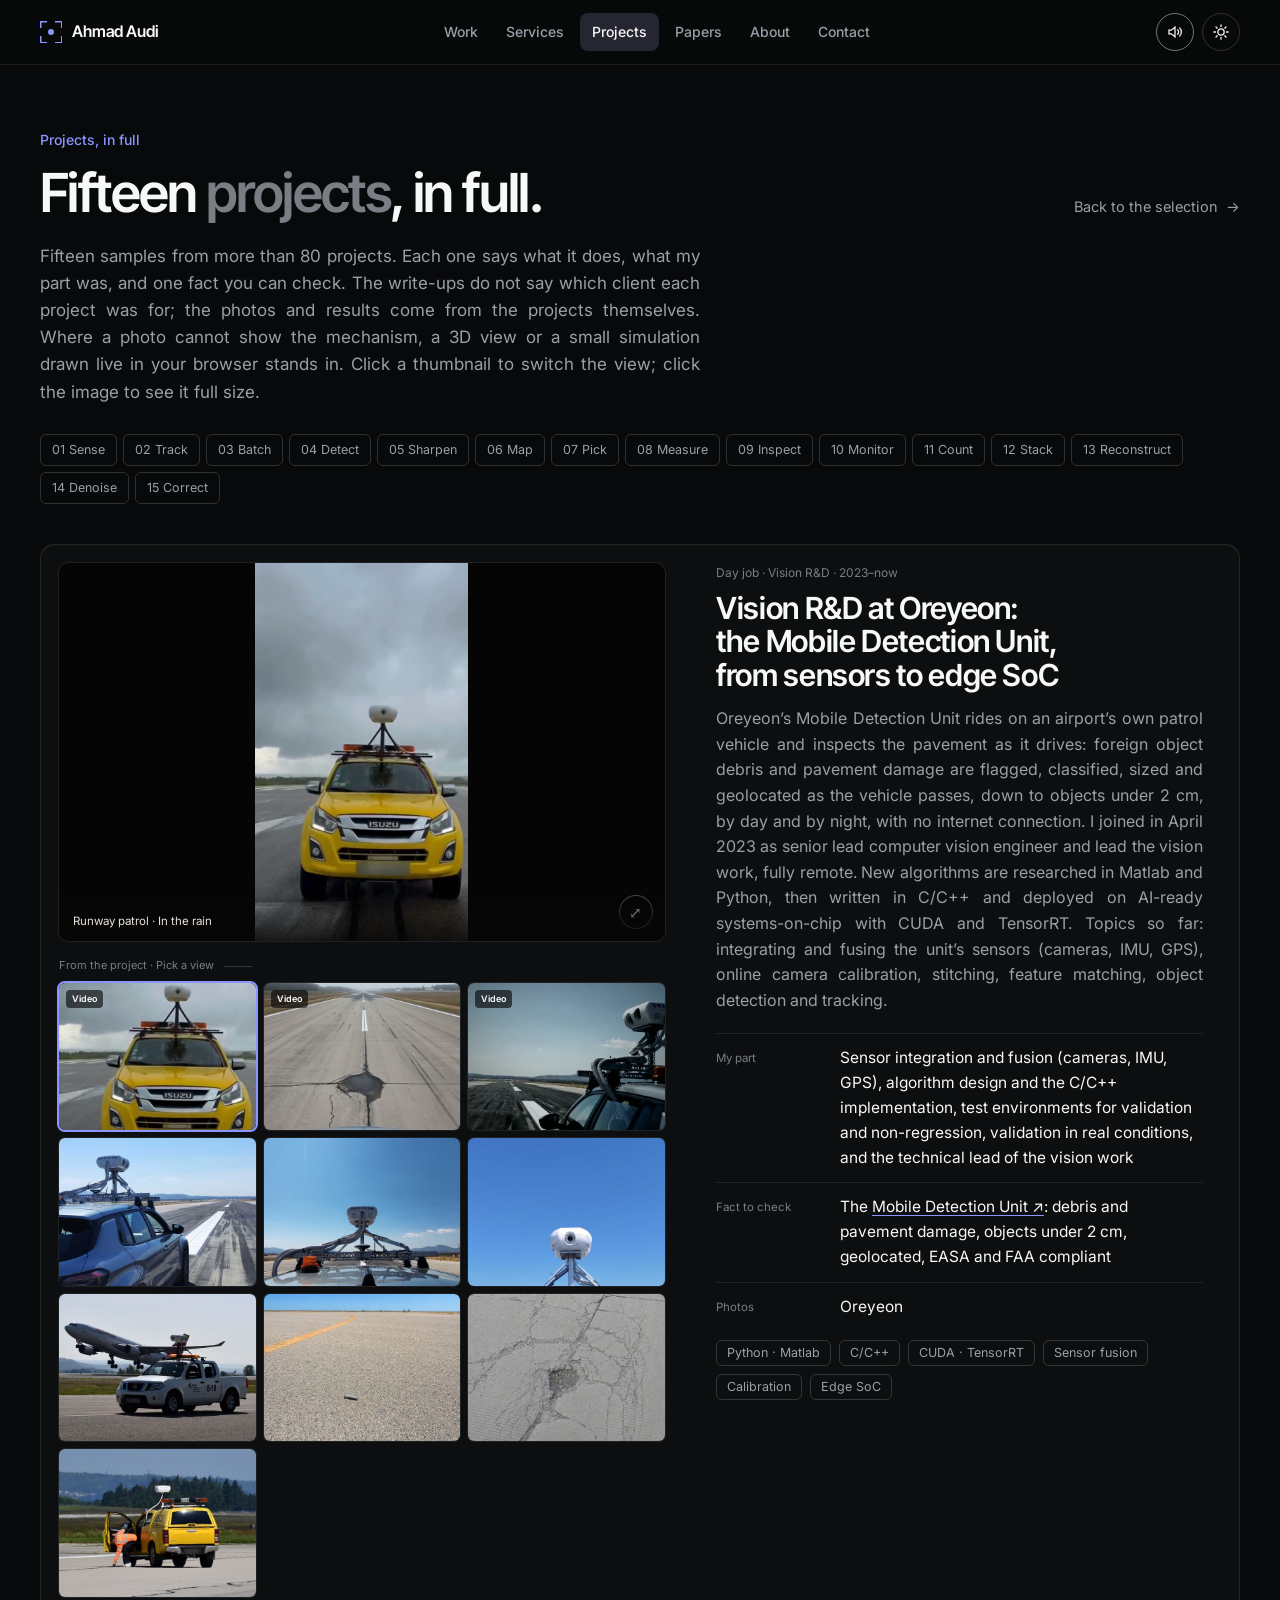
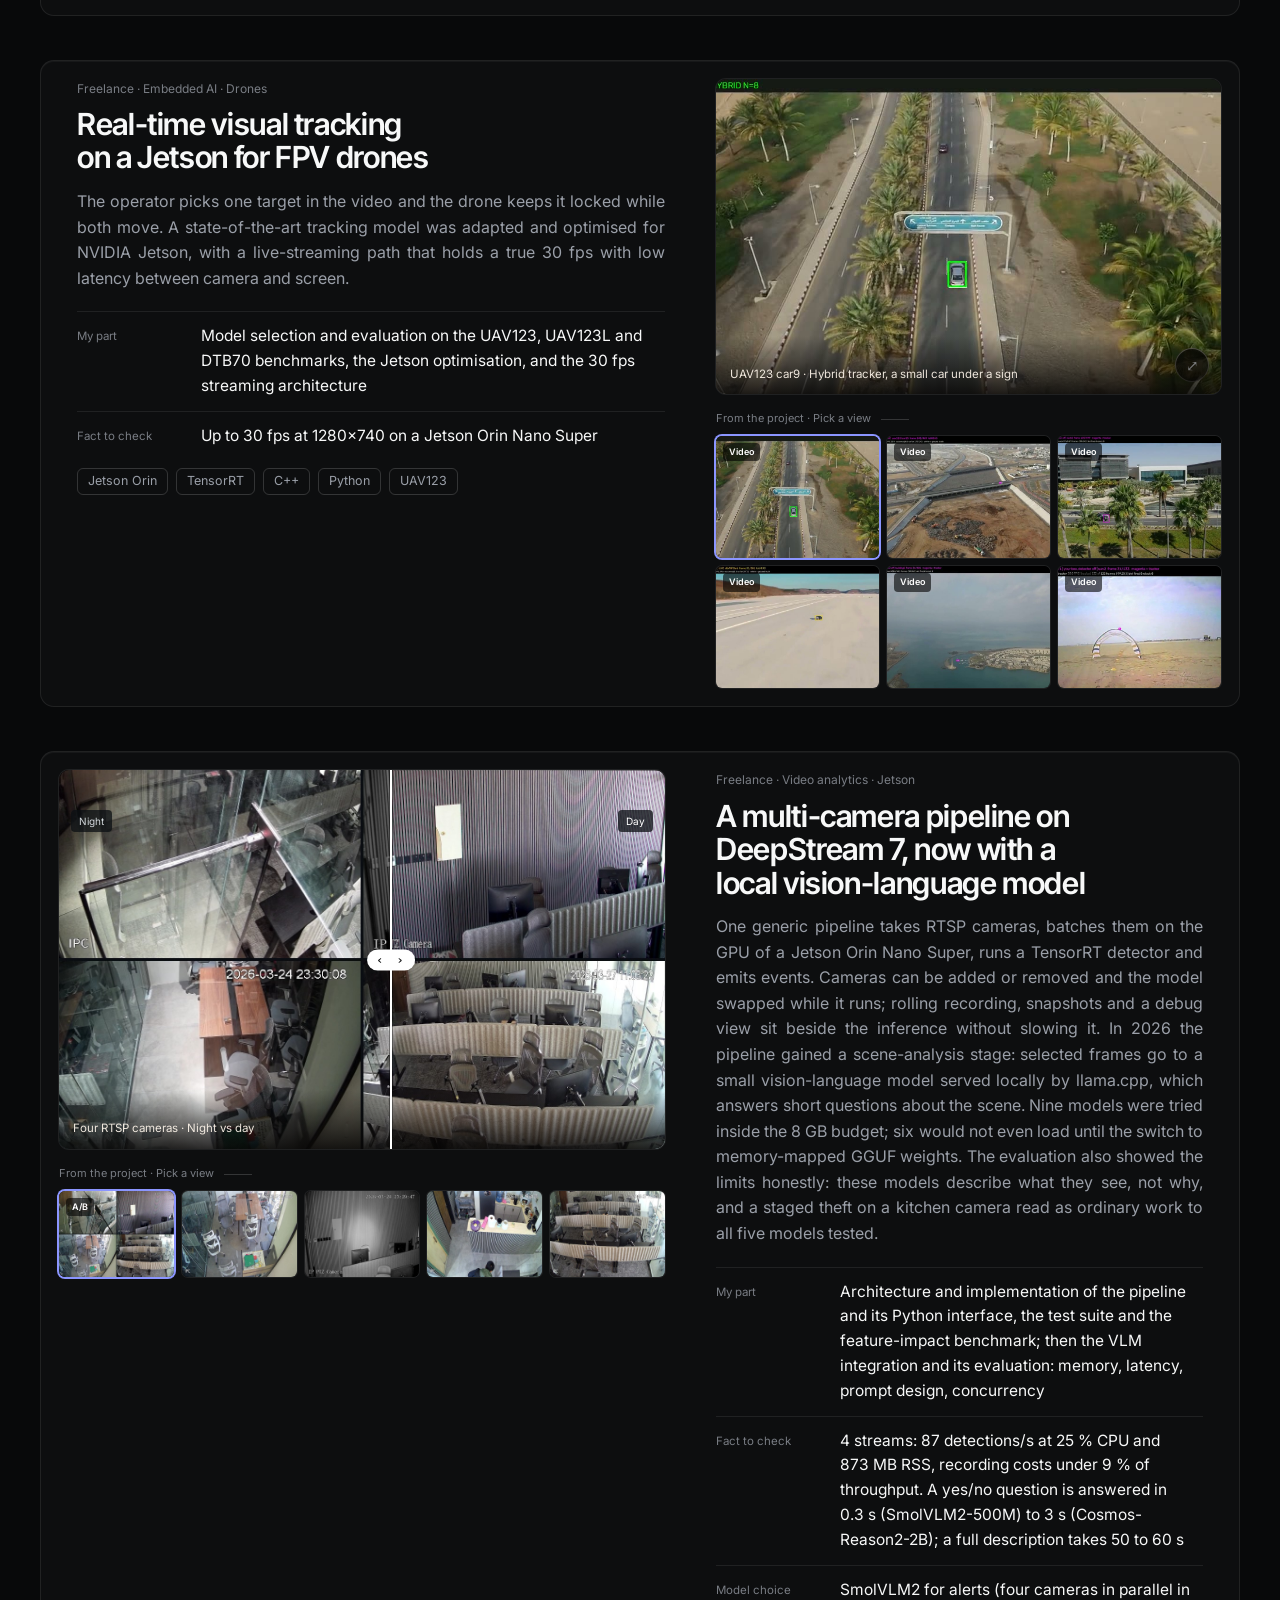
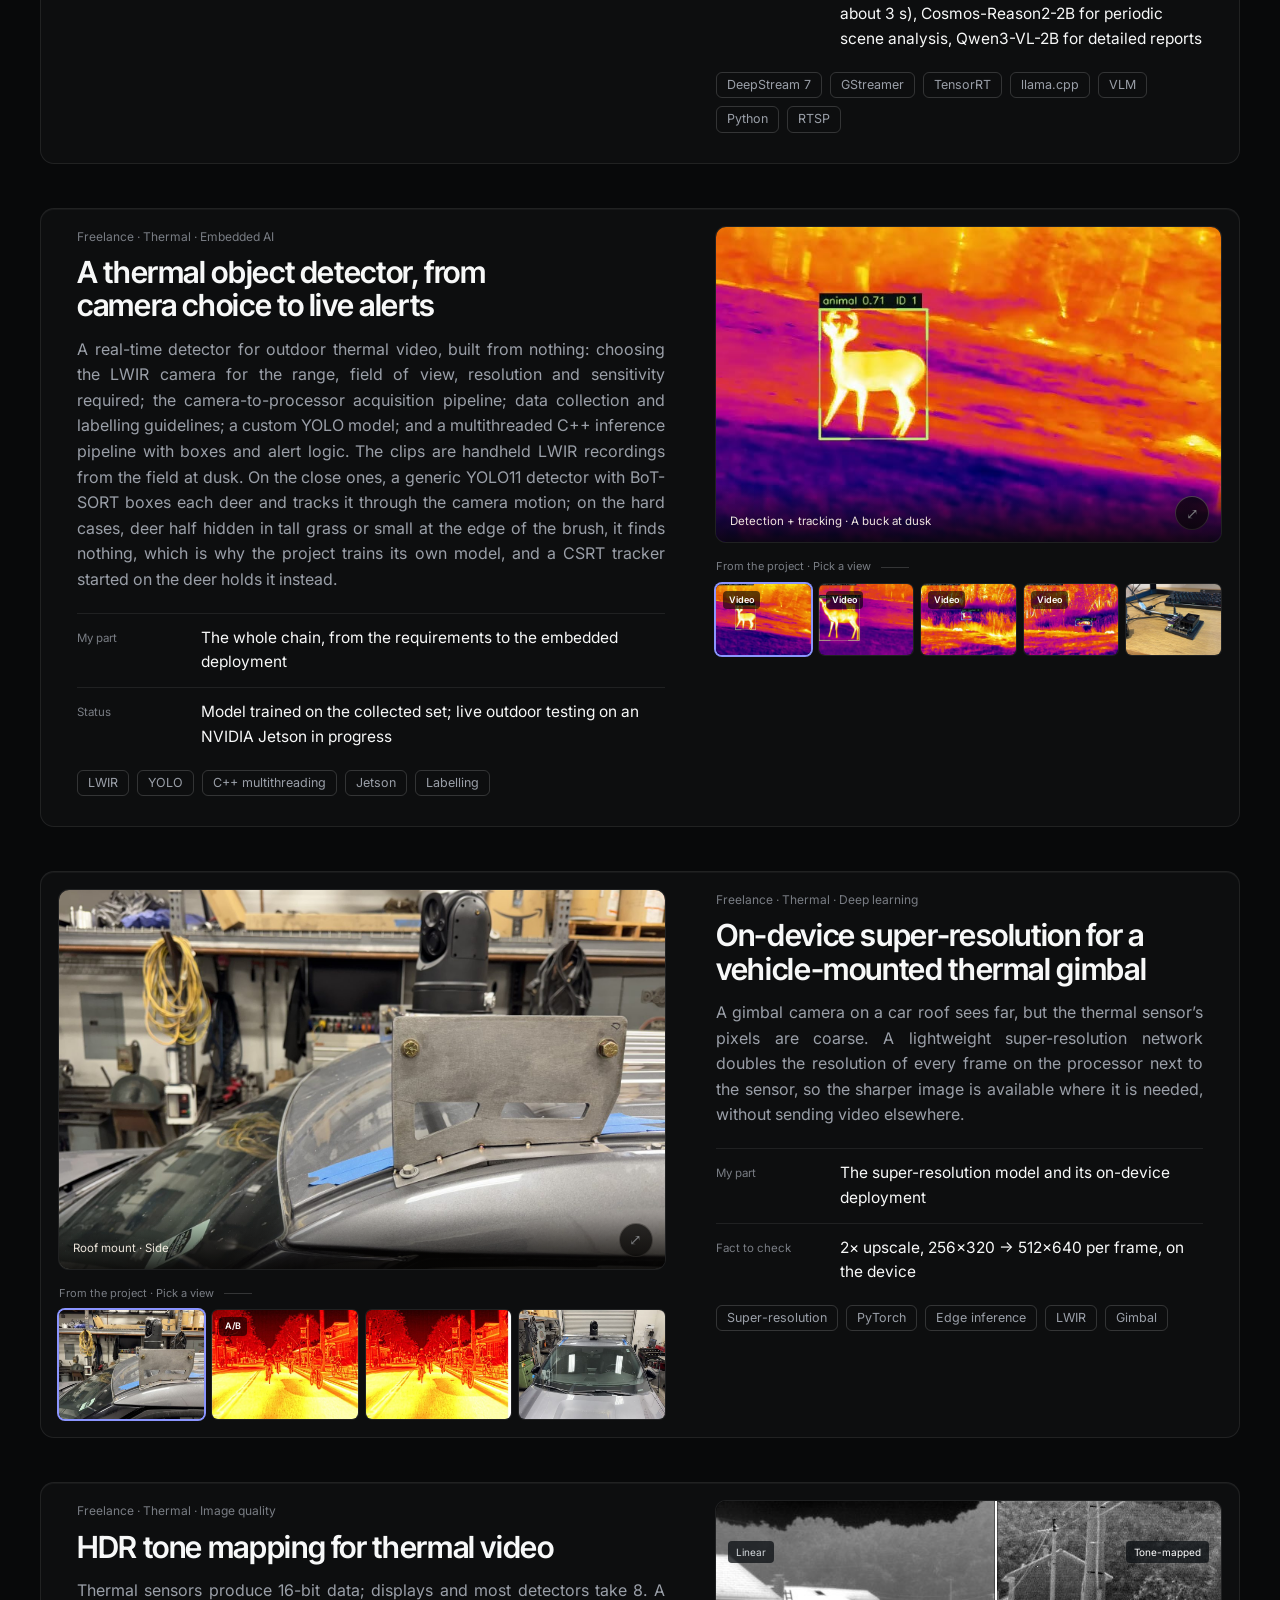
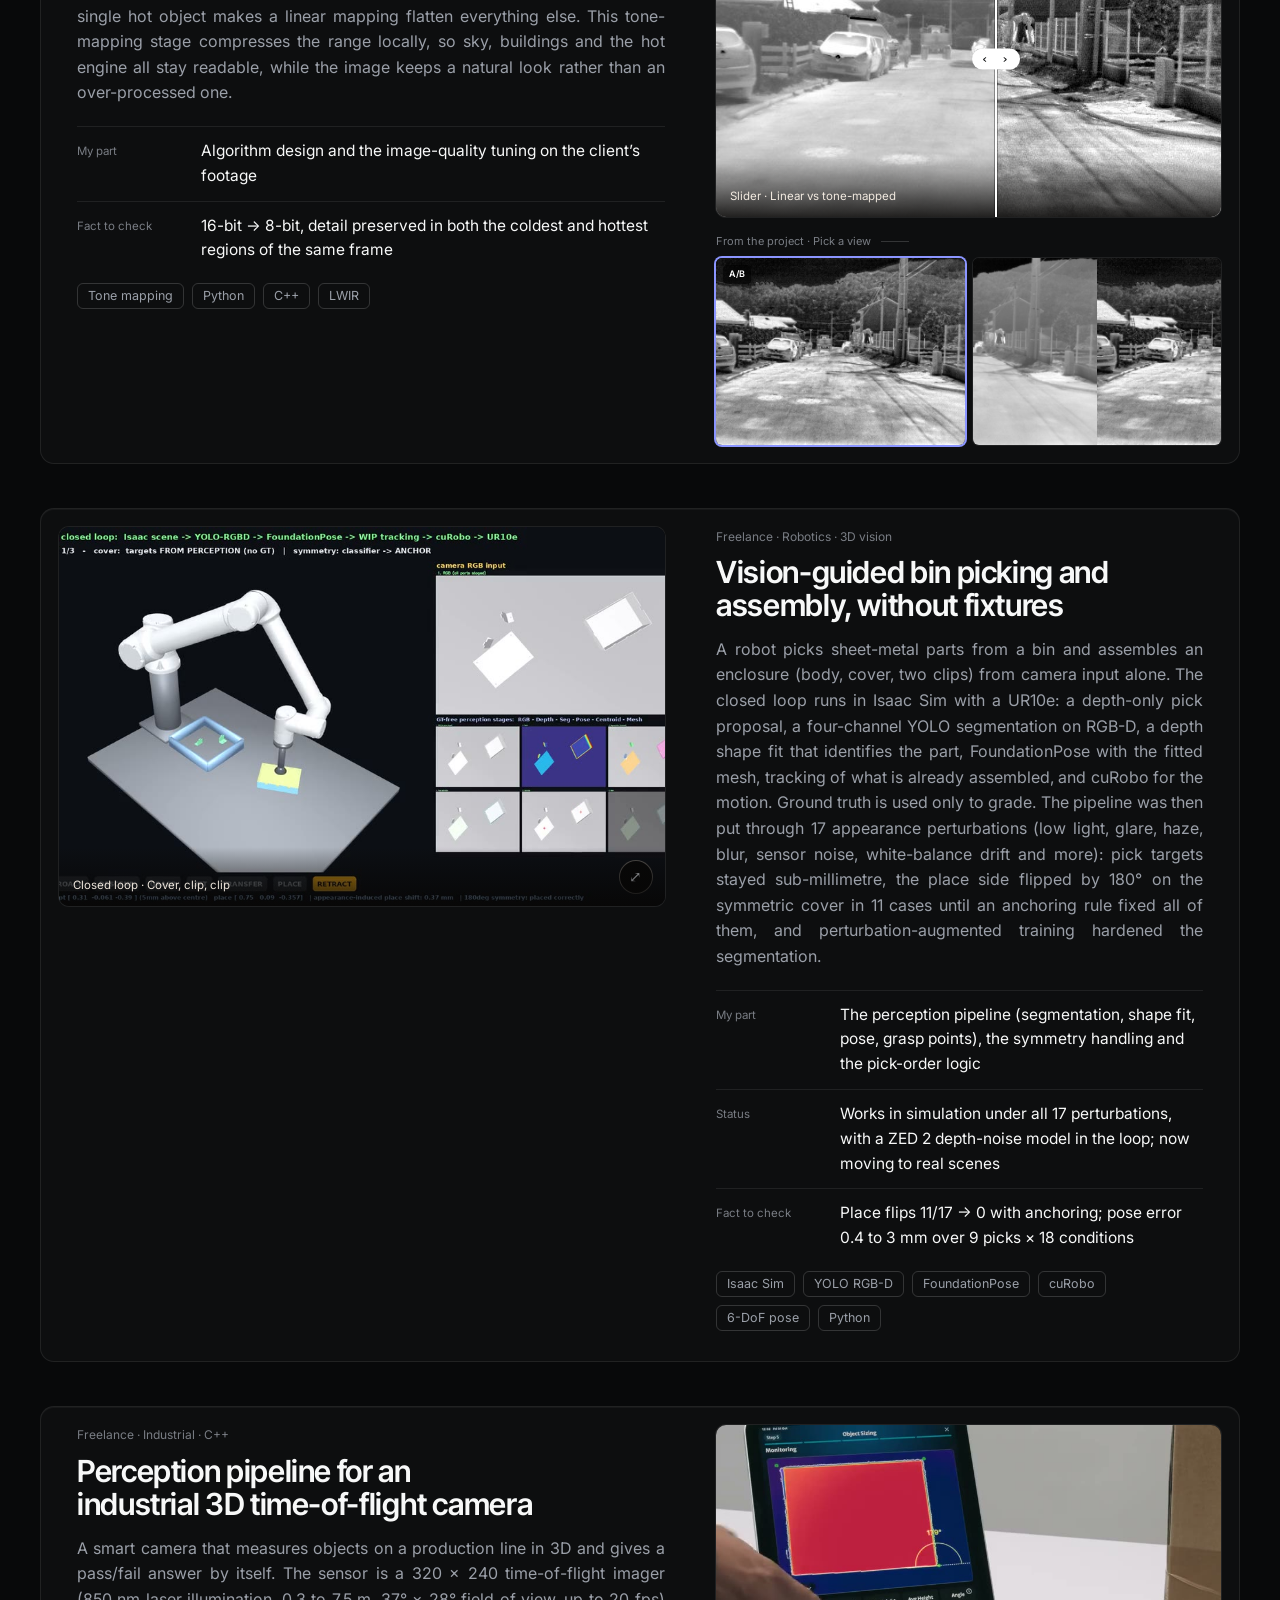
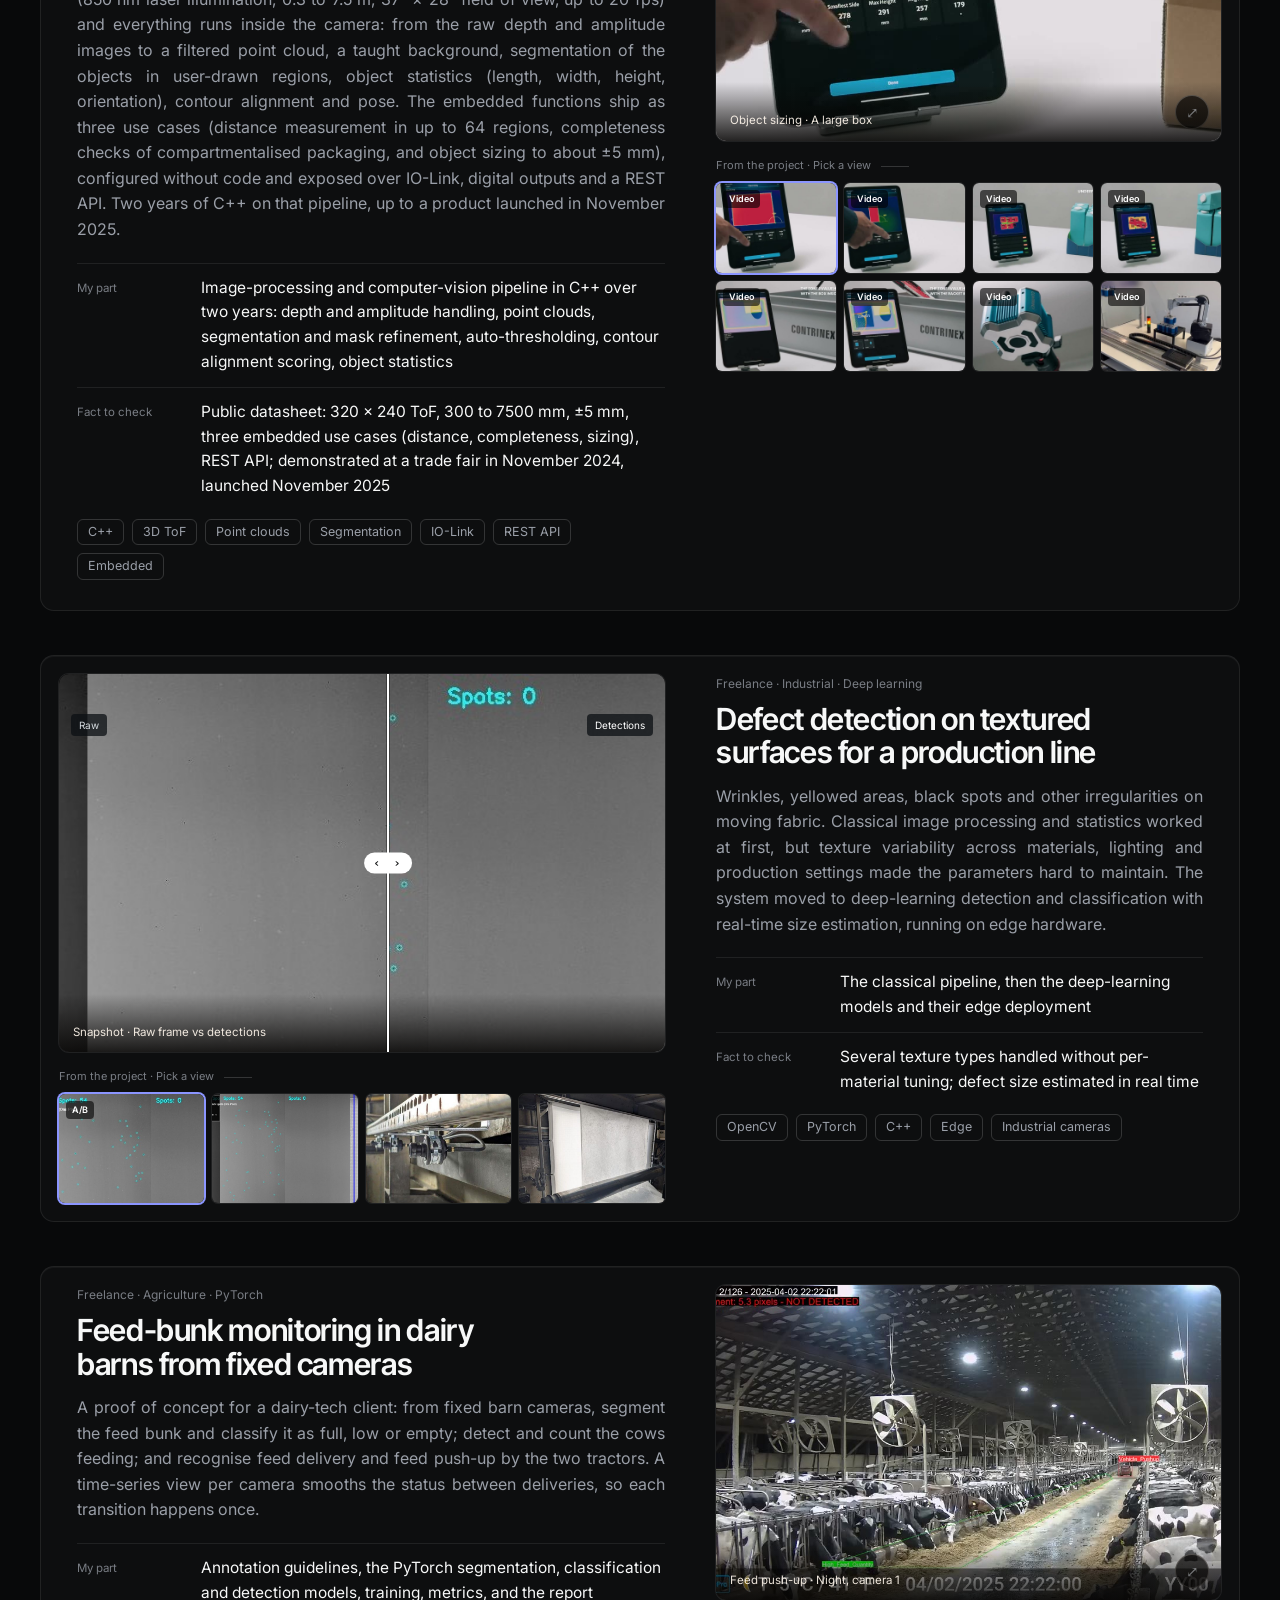
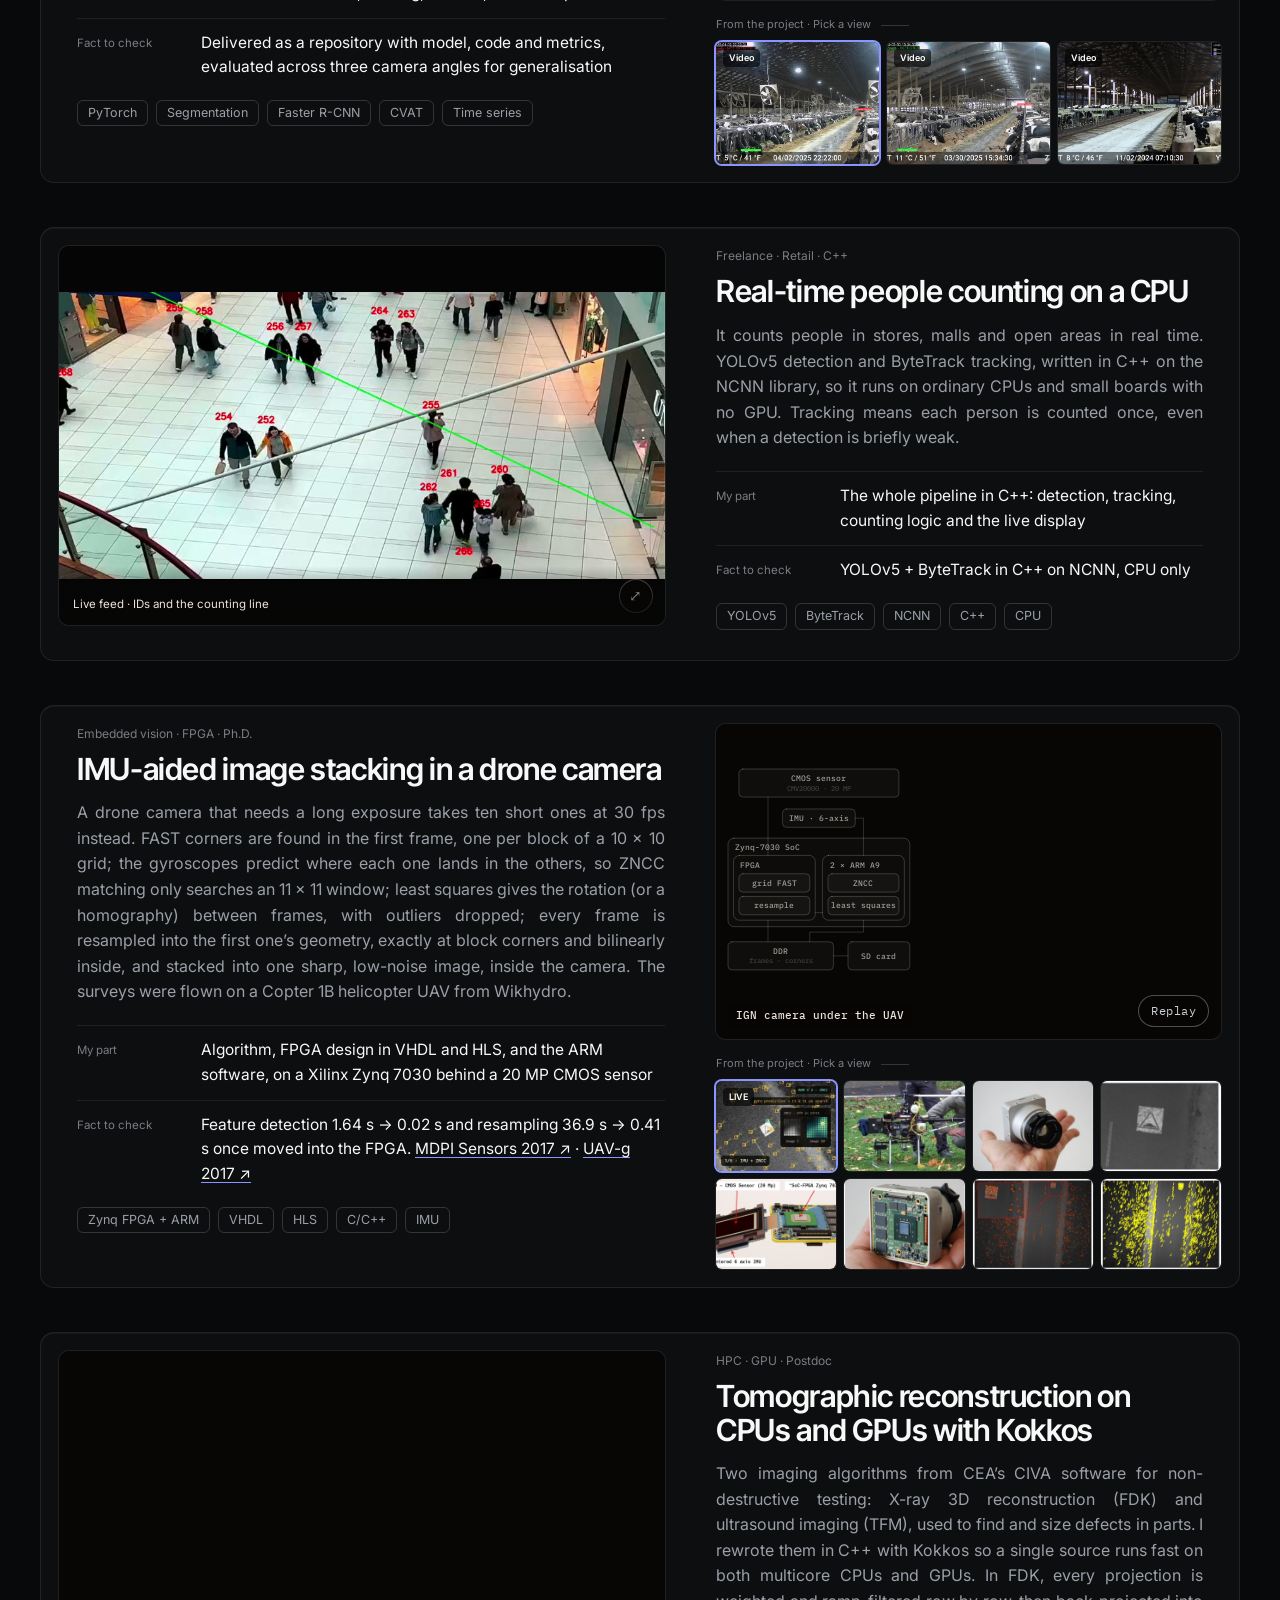
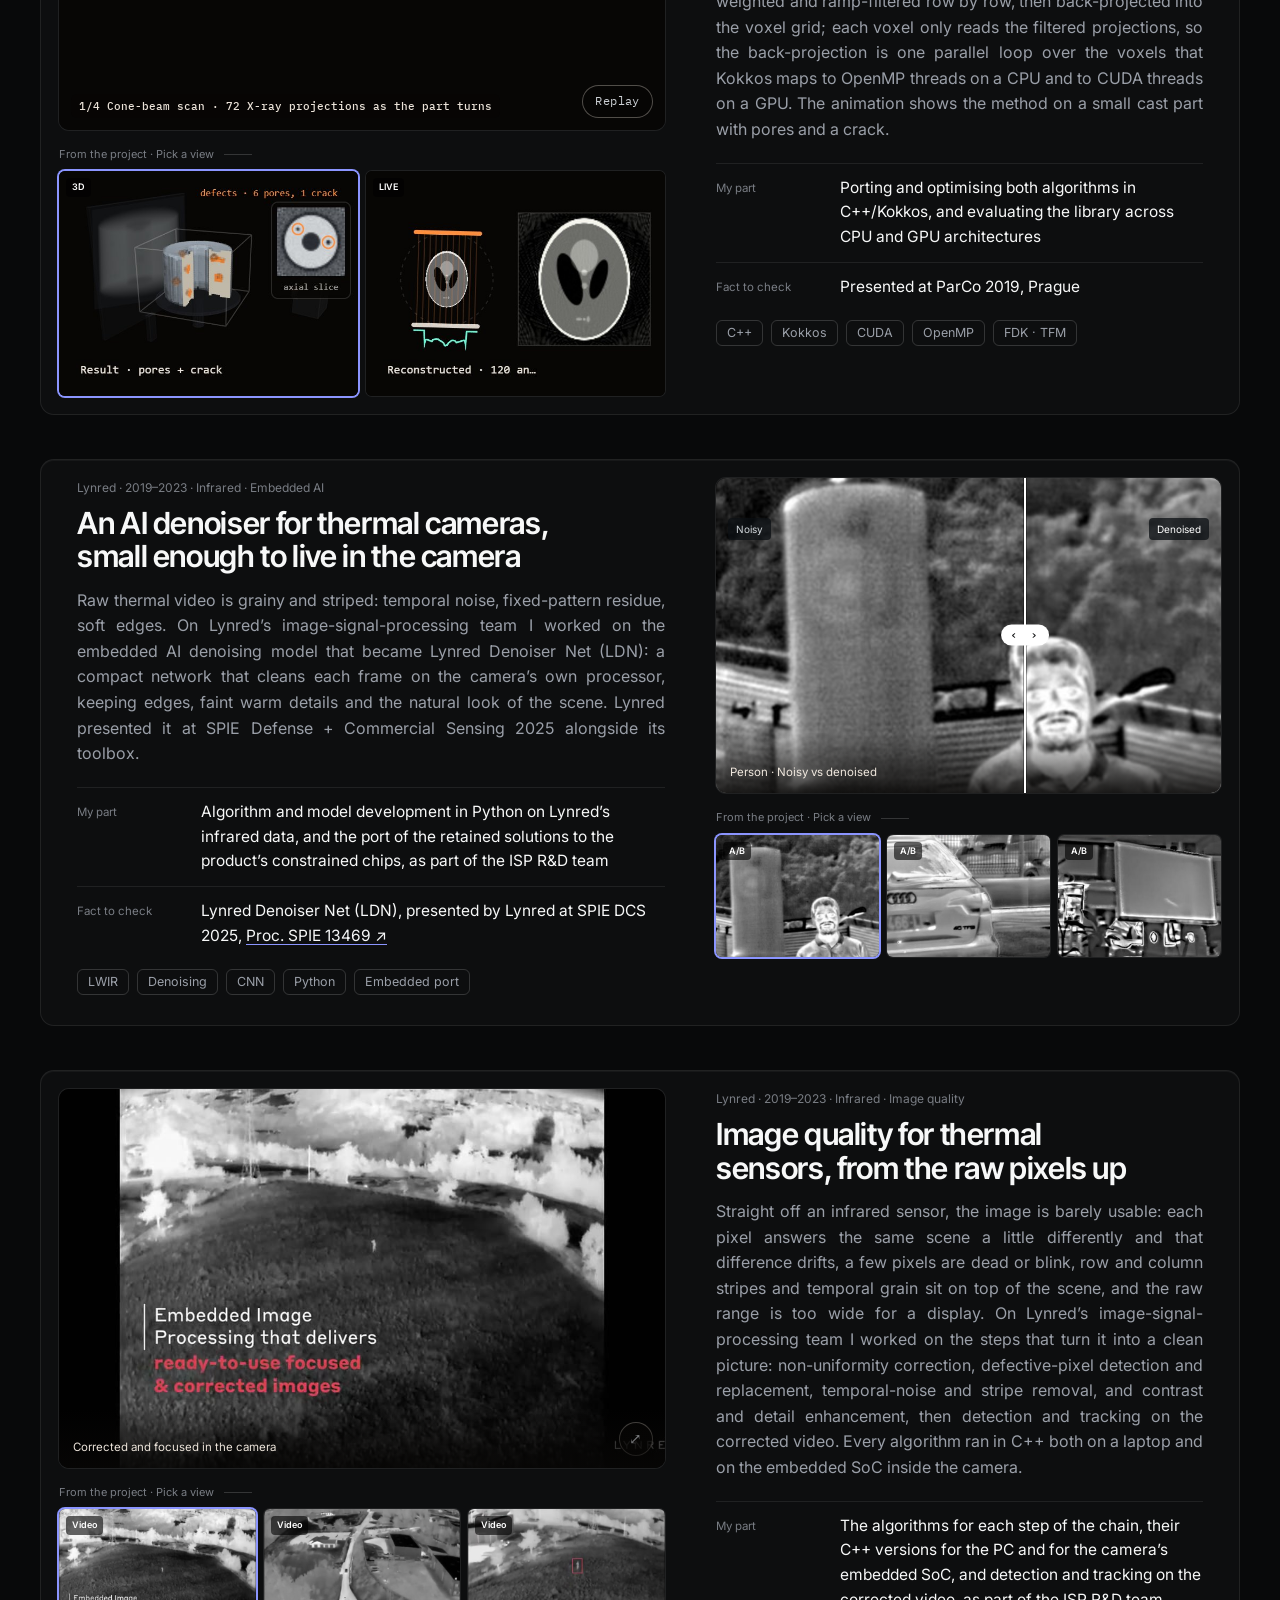
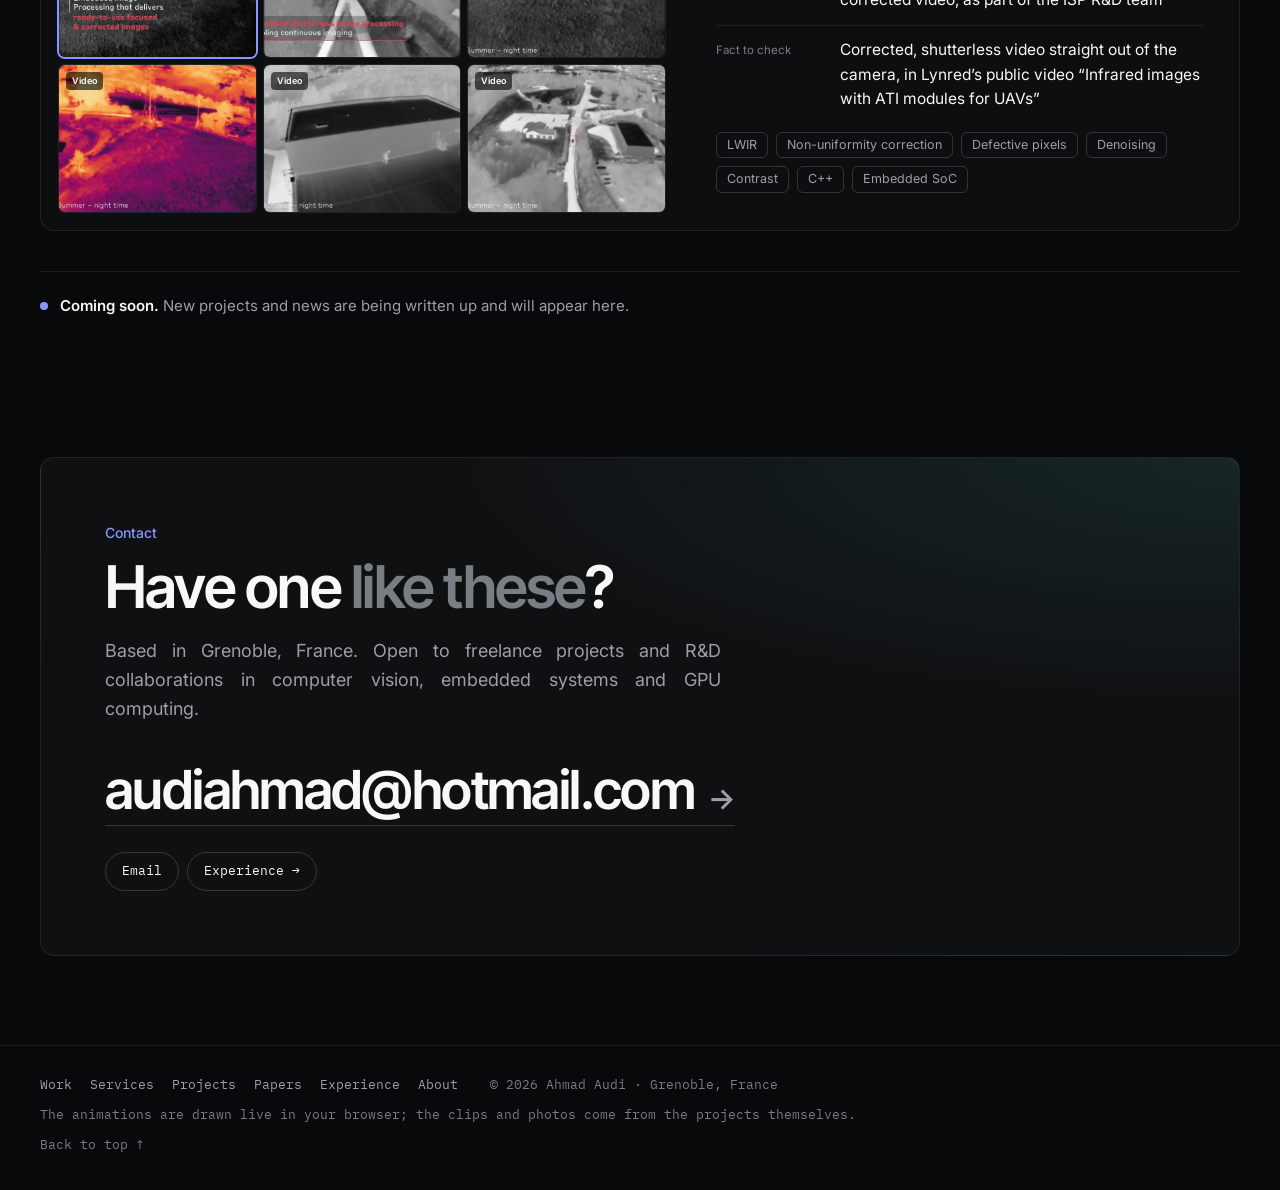
==== commit 0607ebd9: "Speed: compositor-only pulse dot; robots.txt and sitemap.xml Co-Authored-By: Claude Opus 5.5 <norepl" ====
--- a/projects.html
+++ b/projects.html
@@ -23,8 +23,8 @@
   <link rel="preconnect" href="https://fonts.googleapis.com">
   <link rel="preconnect" href="https://fonts.gstatic.com" crossorigin>
   <link rel="stylesheet" href="https://fonts.googleapis.com/css2?family=Inter:wght@400..700&family=Inter+Tight:wght@500..700&family=IBM+Plex+Mono:wght@400;500;600&display=swap">
-  <link rel="stylesheet" href="styles.css?v=1794740292">
-  <link rel="stylesheet" href="styles-variants.css?v=1794740292">
+  <link rel="stylesheet" href="styles.css?v=1794740819">
+  <link rel="stylesheet" href="styles-variants.css?v=1794740819">
 
   <script>
     // Restore the visitor's light/dark choice before first paint, so there is no flash.
@@ -642,13 +642,13 @@
     <button class="lb-btn lb-next" type="button" aria-label="Next image">›</button>
   </dialog>
 
-  <script src="js/main.js?v=1794740292"></script>
-  <script src="js/titles.js?v=1794740292"></script>
-  <script src="js/ambient.js?v=1794740292"></script>
-  <script src="js/work.js?v=1794740292"></script>
-  <script src="js/sims.js?v=1794740292"></script>
-  <script src="js/previews.js?v=1794740292"></script>
-  <script src="js/slides.js?v=1794740292"></script>
-  <script src="js/compare.js?v=1794740292"></script>
+  <script src="js/main.js?v=1794740819"></script>
+  <script src="js/titles.js?v=1794740819"></script>
+  <script src="js/ambient.js?v=1794740819"></script>
+  <script src="js/work.js?v=1794740819"></script>
+  <script src="js/sims.js?v=1794740819"></script>
+  <script src="js/previews.js?v=1794740819"></script>
+  <script src="js/slides.js?v=1794740819"></script>
+  <script src="js/compare.js?v=1794740819"></script>
 </body>
 </html>
--- a/styles-variants.css
+++ b/styles-variants.css
@@ -654,12 +654,12 @@
 html[data-look="senior"] .label { color: var(--accent); }
 html[data-look="senior"] .offer-n { color: var(--accent); }
 html[data-look="senior"] .brand-mark::after { background: var(--accent); }
-html[data-look="senior"] .live-dot { background: var(--accent); animation-name: pulse-accent; }
-@keyframes pulse-accent {
-  0% { box-shadow: 0 0 0 0 color-mix(in srgb, var(--accent) 55%, transparent); }
-  70% { box-shadow: 0 0 0 9px color-mix(in srgb, var(--accent) 0%, transparent); }
-  100% { box-shadow: 0 0 0 0 transparent; }
-}
+/* The pulse is a ring that scales and fades (moved by the graphics card); animating a box-shadow
+   made the browser restyle and repaint the page about 60 times a second, even when the dot was off screen. */
+html[data-look="senior"] .live-dot { position: relative; background: var(--accent); box-shadow: none; animation: none; }
+html[data-look="senior"] .live-dot::after { content: ""; position: absolute; inset: 0; border-radius: 50%; background: var(--accent); opacity: 0; pointer-events: none; animation: dot-ring 2.4s ease-out infinite; }
+@keyframes dot-ring { 0% { transform: scale(1); opacity: 0.55; } 70%, 100% { transform: scale(3.25); opacity: 0; } }
+@media (prefers-reduced-motion: reduce) { html[data-look="senior"] .live-dot::after { animation: none; } }
 html[data-look="senior"] .pcard:hover h3 { color: var(--accent-hot); }
 /* Hero: the playing project in violet, its progress line too; softer grid. */
 html[data-look="senior"] .hw-grid button::after { background: var(--accent); }
